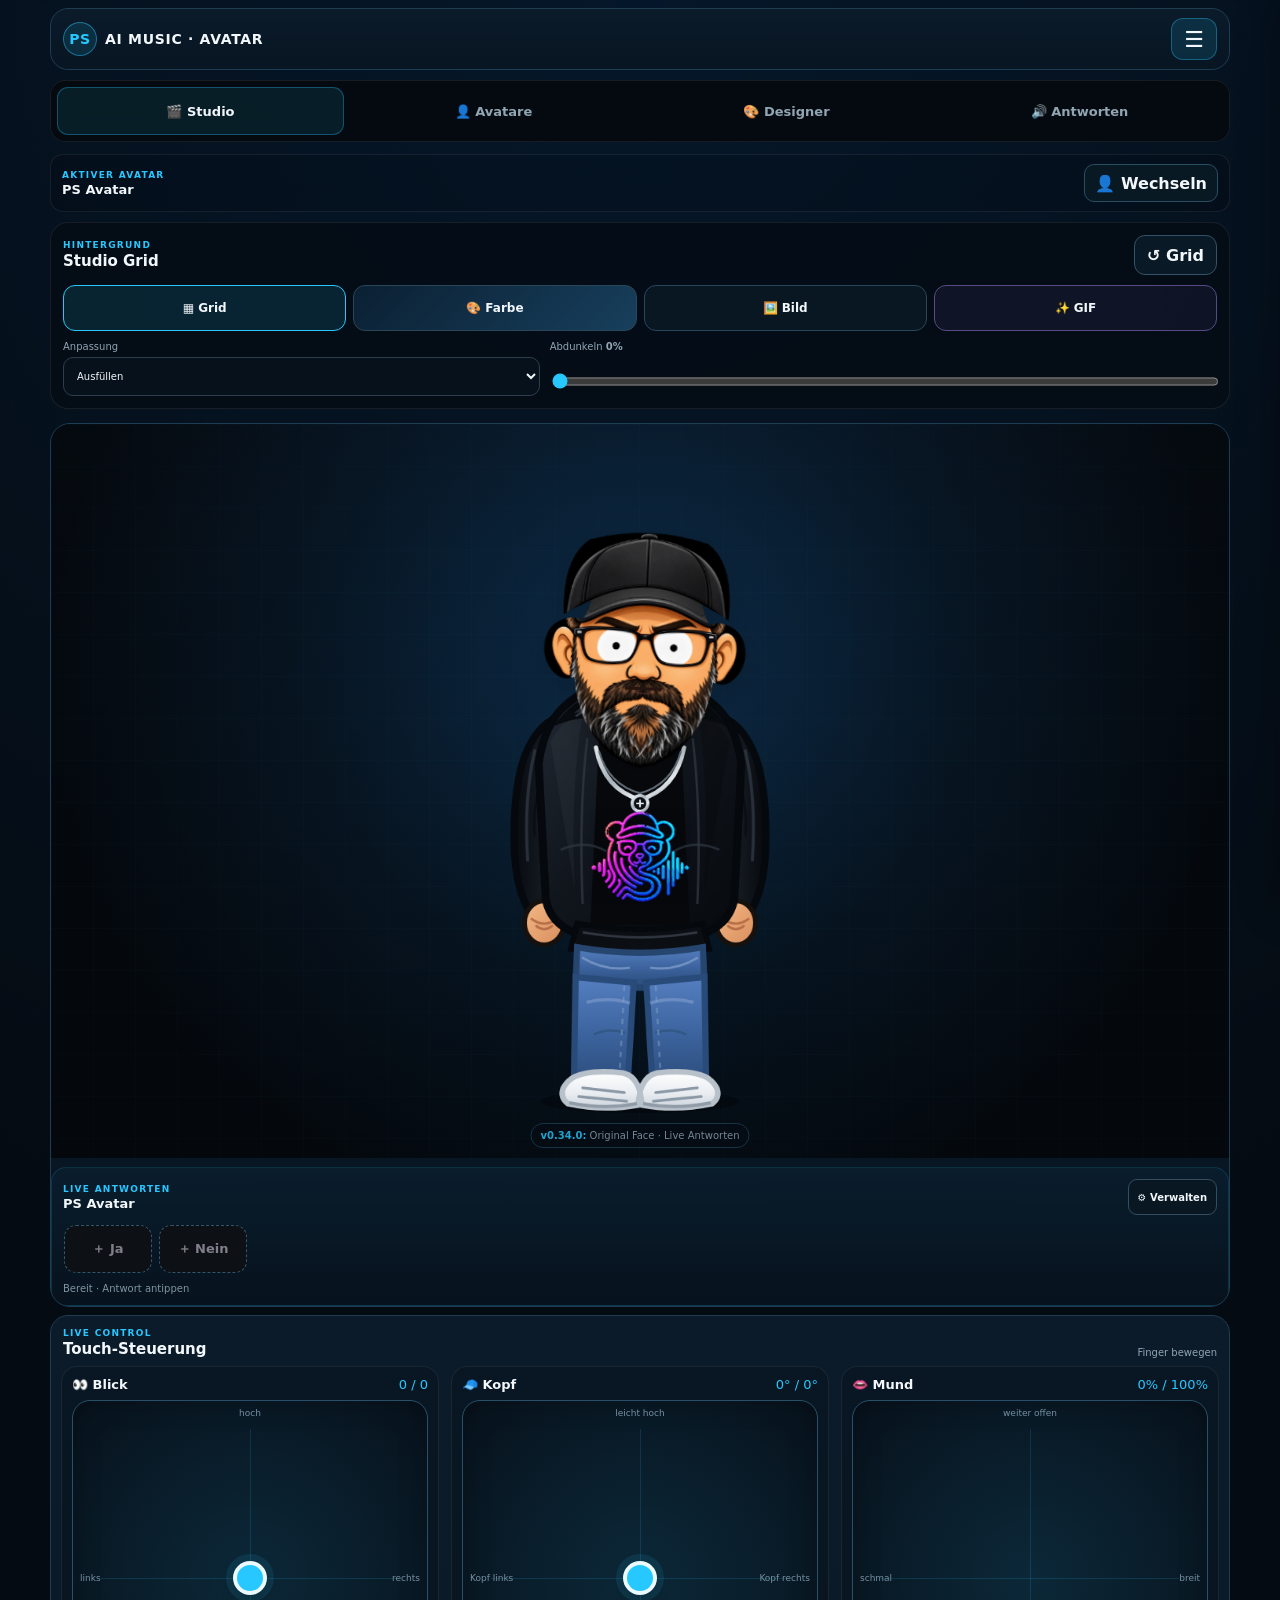
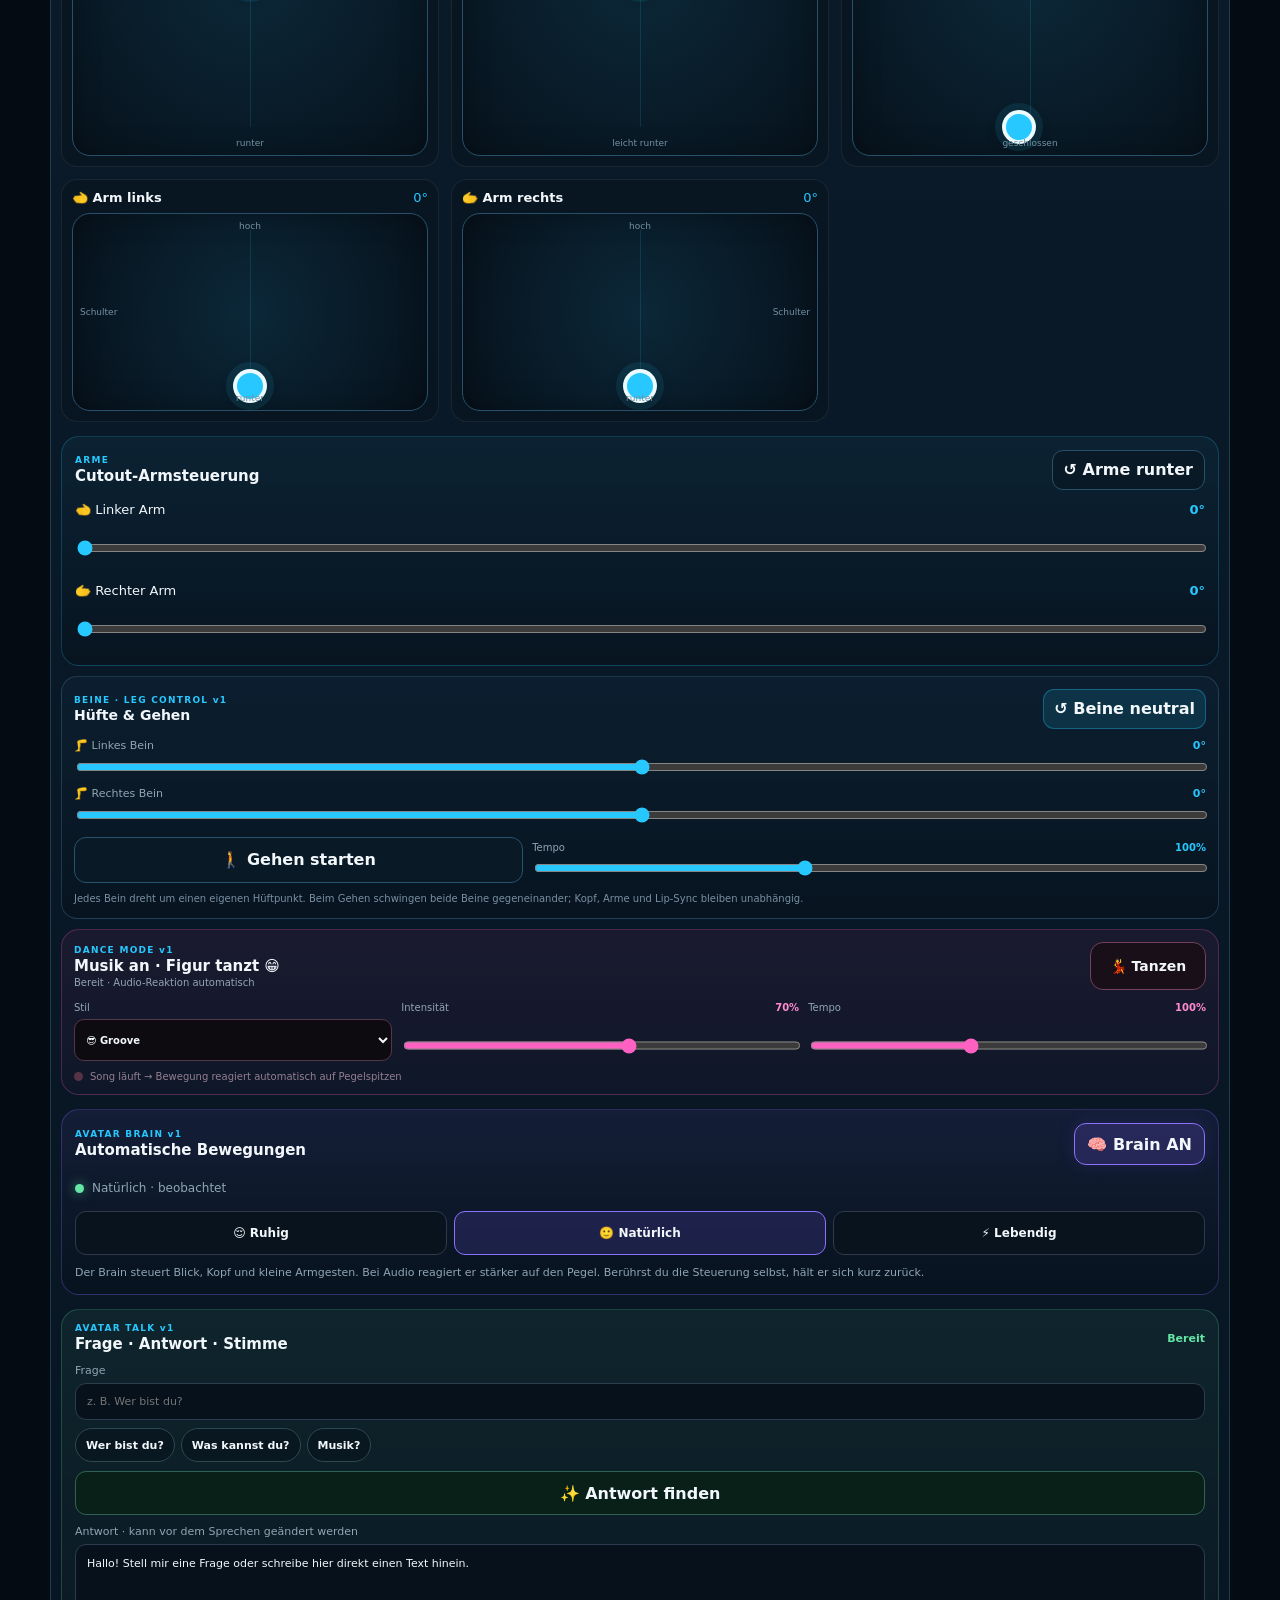
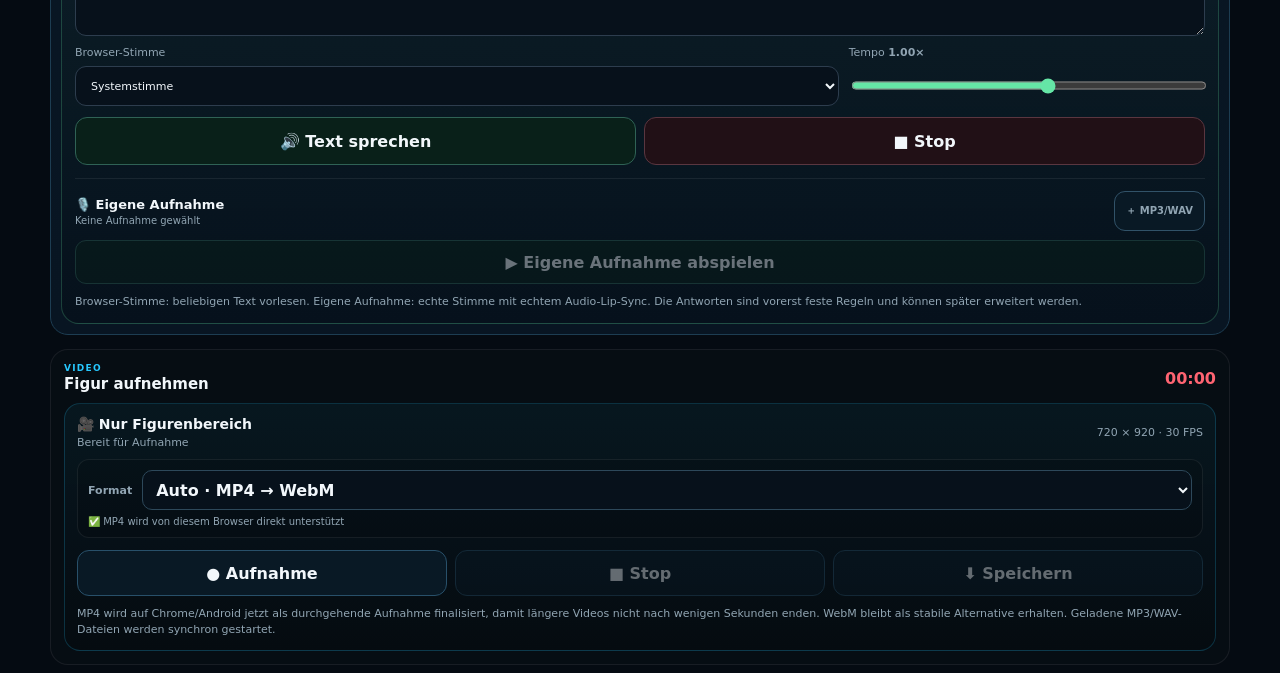
==== index.html @ fb67305e "v0.34.0: restore exact reference head image" ====
<!doctype html>
<html lang="de">
<head>
  <meta charset="utf-8">
  <meta name="viewport" content="width=device-width, initial-scale=1, viewport-fit=cover">
  <meta name="theme-color" content="#050b12">
  <title>PS AI MUSIC – Avatar Development</title>
  <style>
:root {
  color-scheme: dark;
  --bg: #050b12;
  --panel: #081522;
  --panel-2: #0b1b2a;
  --border: #1d3d52;
  --text: #f2f7fb;
  --muted: #91a5b3;
  --accent: #27c8ff;
  --accent-soft: rgba(39, 200, 255, 0.12);
  --ok: #5ee7a4;
}

* {
  box-sizing: border-box;
}

html, body {
  margin: 0;
  min-height: 100%;
  background:
    radial-gradient(circle at 50% 0%, rgba(0, 130, 255, 0.10), transparent 34%),
    var(--bg);
  color: var(--text);
  font-family: system-ui, -apple-system, BlinkMacSystemFont, "Segoe UI", sans-serif;
}

body {
  padding: 12px;
}

button, input, select {
  font: inherit;
}

.app-shell {
  width: min(1050px, 100%);
  margin: 0 auto;
}

.topbar,
.stage-card,
.panel {
  border: 1px solid var(--border);
  background: linear-gradient(180deg, var(--panel-2), var(--panel));
  border-radius: 18px;
}

.topbar {
  padding: 15px 17px;
  display: flex;
  align-items: center;
  justify-content: space-between;
  gap: 14px;
  margin-bottom: 12px;
}

.eyebrow {
  margin: 0 0 4px;
  color: var(--accent);
  font-size: 12px;
  font-weight: 800;
  letter-spacing: 0.14em;
}

h1, h2, h3, p {
  margin-top: 0;
}

h1 {
  margin-bottom: 0;
  font-size: clamp(22px, 5vw, 34px);
}

h2 {
  font-size: 16px;
  margin-bottom: 6px;
}

.version-badge {
  background: var(--accent-soft);
  border: 1px solid rgba(39, 200, 255, 0.35);
  color: var(--accent);
  font-weight: 800;
  padding: 7px 11px;
  border-radius: 999px;
}

.stage-card {
  overflow: hidden;
}

.stage-header {
  padding: 14px 16px;
  border-bottom: 1px solid var(--border);
  display: flex;
  align-items: center;
  justify-content: space-between;
  gap: 12px;
  flex-wrap: wrap;
}

.stage-header p {
  margin-bottom: 0;
  color: var(--muted);
  font-size: 13px;
}

.engine-status {
  display: flex;
  align-items: center;
  gap: 8px;
  color: var(--muted);
  font-size: 13px;
}

.status-dot {
  width: 10px;
  height: 10px;
  border-radius: 50%;
  background: #6d7880;
  box-shadow: 0 0 0 5px rgba(109, 120, 128, 0.10);
}

.status-dot.running {
  background: var(--ok);
  box-shadow: 0 0 0 5px rgba(94, 231, 164, 0.10), 0 0 16px rgba(94, 231, 164, 0.38);
}

.avatar-stage {
  min-height: 430px;
  display: grid;
  place-items: center;
  position: relative;
  overflow: hidden;
  background:
    linear-gradient(rgba(0, 0, 0, 0.03), rgba(0, 0, 0, 0.28)),
    radial-gradient(circle at 50% 35%, #0d3152 0%, #081827 42%, #050a10 78%);
}

.empty-stage {
  text-align: center;
  color: var(--muted);
  padding: 28px;
}

.empty-stage h3 {
  color: var(--text);
  margin-bottom: 6px;
}

.stage-mark {
  width: 84px;
  height: 84px;
  margin: 0 auto 16px;
  display: grid;
  place-items: center;
  border-radius: 50%;
  border: 2px solid var(--accent);
  color: var(--accent);
  font-size: 28px;
  font-weight: 900;
  box-shadow: 0 0 28px rgba(39, 200, 255, 0.18);
}

.dashboard {
  display: grid;
  grid-template-columns: 1fr 1fr;
  gap: 12px;
  margin-top: 12px;
}

.panel {
  padding: 15px;
}

.stat-grid {
  display: grid;
  grid-template-columns: repeat(2, minmax(0, 1fr));
  gap: 9px;
}

.stat-grid > div {
  border: 1px solid rgba(255, 255, 255, 0.05);
  background: rgba(0, 0, 0, 0.16);
  border-radius: 12px;
  padding: 11px;
}

.stat-label {
  display: block;
  color: var(--muted);
  font-size: 11px;
  margin-bottom: 4px;
}

.stat-grid strong {
  color: var(--accent);
  font-size: 16px;
}

.progress-list {
  display: grid;
  gap: 6px;
}

.progress-row {
  display: flex;
  justify-content: space-between;
  gap: 10px;
  border-bottom: 1px solid rgba(255, 255, 255, 0.05);
  padding: 7px 2px;
  color: var(--muted);
  font-size: 13px;
}

.progress-row.done {
  color: var(--text);
}

.progress-row.done strong {
  color: var(--ok);
}

footer {
  padding: 13px 3px 4px;
  color: var(--muted);
  font-size: 12px;
  text-align: center;
}

@media (max-width: 700px) {
  body {
    padding: 7px;
  }

  .topbar,
  .stage-card,
  .panel {
    border-radius: 14px;
  }

  .avatar-stage {
    min-height: 360px;
  }

  .dashboard {
    grid-template-columns: 1fr;
  }
}


/* Schritt 2: Kopf-Modul */
.stage-grid {
  position: absolute;
  inset: 0;
  opacity: .16;
  background-image:
    linear-gradient(rgba(39,200,255,.12) 1px, transparent 1px),
    linear-gradient(90deg, rgba(39,200,255,.12) 1px, transparent 1px);
  background-size: 42px 42px;
}

.avatar-head-module {
  position: relative;
  z-index: 2;
  width: min(310px, 72vw);
  transform-origin: 50% 82%;
  will-change: transform;
  filter: drop-shadow(0 14px 22px rgba(0,0,0,.38));
}

.avatar-head-module svg {
  display: block;
  width: 100%;
  height: auto;
}

.stage-caption {
  position: absolute;
  z-index: 3;
  bottom: 16px;
  left: 50%;
  transform: translateX(-50%);
  background: rgba(5, 13, 21, .84);
  border: 1px solid var(--border);
  border-radius: 999px;
  padding: 8px 12px;
  color: var(--muted);
  font-size: 12px;
  white-space: nowrap;
}

.stage-caption strong {
  color: var(--accent);
}

.head-controls {
  grid-column: 1 / -1;
}

.head-controls label {
  display: grid;
  grid-template-columns: 120px 1fr 58px;
  gap: 10px;
  align-items: center;
  margin: 10px 0;
  font-size: 13px;
}

.head-controls input[type="range"] {
  width: 100%;
  accent-color: var(--accent);
}

.head-controls label strong {
  color: var(--accent);
  text-align: right;
  font-variant-numeric: tabular-nums;
}

#headReset {
  min-height: 44px;
  border: 1px solid rgba(39, 200, 255, .35);
  background: var(--accent-soft);
  color: var(--text);
  border-radius: 11px;
  padding: 8px 12px;
  font-weight: 700;
}

@media (max-width: 520px) {
  .head-controls label {
    grid-template-columns: 94px 1fr 50px;
    gap: 7px;
  }
}


/* Schritt 3: Augen & Pupillen */
.eye-controls {
  grid-column: 1 / -1;
}

.eye-actions {
  display: flex;
  align-items: center;
  gap: 12px;
  flex-wrap: wrap;
  margin-top: 12px;
}

#blinkNow {
  min-height: 44px;
  border: 1px solid rgba(39, 200, 255, .35);
  background: var(--accent-soft);
  color: var(--text);
  border-radius: 11px;
  padding: 8px 12px;
  font-weight: 700;
}

.auto-blink {
  display: flex !important;
  grid-template-columns: auto 1fr !important;
  align-items: center;
  gap: 8px !important;
  margin: 0 !important;
  color: var(--muted);
}

.auto-blink input {
  width: 22px;
  height: 22px;
  accent-color: var(--accent);
}

#eyesModule {
  pointer-events: none;
}


/* Schritt 5: große Touch-Steuerung */
.touch-panel{grid-column:1/-1}
.touch-title{display:flex;align-items:center;justify-content:space-between;gap:12px;flex-wrap:wrap}
.touch-title p{margin:3px 0 0;color:var(--muted);font-size:12px}
#touchReset{border:1px solid rgba(39,200,255,.35);background:var(--accent-soft);color:var(--text);border-radius:12px;min-height:44px;padding:8px 13px;font-weight:800}
.touch-grid{display:grid;grid-template-columns:repeat(3,minmax(0,1fr));gap:12px;margin-top:14px}
.touch-card{border:1px solid rgba(255,255,255,.07);background:rgba(0,0,0,.15);border-radius:16px;padding:10px}
.touch-card-head{display:flex;justify-content:space-between;gap:8px;align-items:center;margin-bottom:8px;font-size:13px}
.touch-card-head span{color:var(--accent);font-variant-numeric:tabular-nums}
.touch-pad{position:relative;aspect-ratio:1/1;border-radius:18px;overflow:hidden;touch-action:none;user-select:none;background:radial-gradient(circle at 50% 50%,rgba(39,200,255,.10),rgba(0,0,0,.20));border:1px solid #28506a;box-shadow:inset 0 0 28px rgba(0,0,0,.25)}
.touch-pad:active{border-color:var(--accent);box-shadow:inset 0 0 35px rgba(39,200,255,.10),0 0 18px rgba(39,200,255,.12)}
.axis-x,.axis-y{position:absolute;background:rgba(39,200,255,.15);pointer-events:none}
.axis-x{left:8%;right:8%;height:1px;top:50%}
.axis-y{top:8%;bottom:8%;width:1px;left:50%}
.touch-knob{position:absolute;width:34px;height:34px;border-radius:50%;left:50%;top:50%;transform:translate(-50%,-50%);background:var(--accent);border:4px solid rgba(255,255,255,.9);box-shadow:0 0 0 7px rgba(39,200,255,.10),0 4px 14px rgba(0,0,0,.35);pointer-events:none}
.hint{position:absolute;color:#7590a2;font-size:9px;pointer-events:none}
.hint.top{top:7px;left:50%;transform:translateX(-50%)}
.hint.bottom{bottom:7px;left:50%;transform:translateX(-50%)}
.hint.left{left:7px;top:50%;transform:translateY(-50%)}
.hint.right{right:7px;top:50%;transform:translateY(-50%)}
.big-actions,.expression-actions{display:grid;grid-template-columns:repeat(3,1fr);gap:9px;margin-top:12px}
.big-actions button,.expression-actions button{min-height:54px;border-radius:13px;border:1px solid #254a63;background:#091925;color:var(--text);font-weight:800}
.big-actions button:active,.expression-actions button:active,.expression-actions button.active{border-color:var(--accent);background:var(--accent-soft)}
.toggle-row{display:flex;gap:14px;flex-wrap:wrap;margin-top:13px}
.toggle-row label{display:flex;align-items:center;gap:8px;background:rgba(0,0,0,.14);border:1px solid rgba(255,255,255,.06);border-radius:12px;padding:10px 12px;font-size:12px;color:var(--muted)}
.toggle-row input{width:23px;height:23px;accent-color:var(--accent)}
@media(max-width:760px){.touch-grid{grid-template-columns:1fr}.touch-pad{aspect-ratio:1.35/1}.touch-card{padding:11px}.avatar-stage{min-height:420px}.avatar-head-module{width:min(360px,84vw)}}


/* Schritt 6: lokales Audio-Lip-Sync */
.audio-lipsync{margin-top:14px;border:1px solid rgba(39,200,255,.20);background:linear-gradient(180deg,rgba(39,200,255,.055),rgba(0,0,0,.12));border-radius:16px;padding:12px}
.audio-head{display:flex;align-items:center;justify-content:space-between;gap:10px;flex-wrap:wrap}
.audio-head>div{display:grid;gap:3px}
.audio-head strong{font-size:14px}
.audio-head span{color:var(--muted);font-size:11px}
.audio-file-button{display:inline-flex!important;grid-template-columns:none!important;align-items:center!important;margin:0!important;border:1px solid rgba(39,200,255,.35)!important;background:var(--accent-soft)!important;color:var(--text)!important;border-radius:12px!important;padding:0!important;overflow:hidden;cursor:pointer}
.audio-file-button input{position:absolute;opacity:0;pointer-events:none;width:1px;height:1px}
.audio-file-button span{display:block;color:var(--text);font-size:12px;font-weight:850;padding:12px 14px}
.audio-actions{display:grid;grid-template-columns:repeat(3,1fr);gap:9px;margin-top:12px}
.audio-actions button{min-height:52px;border-radius:13px;border:1px solid #254a63;background:#091925;color:var(--text);font-weight:800}
.audio-actions button.active{border-color:var(--accent);background:var(--accent-soft)}
.audio-actions button:disabled{opacity:.38}
.audio-meter{height:16px;border-radius:999px;background:#03101a;border:1px solid #21445a;overflow:hidden;margin-top:11px}
#audioMeterFill{height:100%;width:0%;background:linear-gradient(90deg,#1f9ed4,#37ddff);transition:width 45ms linear}
.audio-mode{display:flex;align-items:center;justify-content:space-between;gap:10px;margin-top:11px;flex-wrap:wrap;color:var(--muted);font-size:11px}
.audio-mode>div{display:grid;grid-template-columns:repeat(3,1fr);gap:6px;flex:1;max-width:360px}
.audio-mode button{min-height:40px;border-radius:10px;border:1px solid #254a63;background:#091925;color:var(--text);font-size:11px;font-weight:750}
.audio-mode button.active{border-color:var(--accent);background:var(--accent-soft)}
.audio-note{margin:10px 0 0;color:#7890a1;font-size:10px;line-height:1.45}
@media(max-width:520px){.audio-actions{grid-template-columns:1fr 1fr}.audio-actions #audioLipSyncToggle{grid-column:1/-1}.audio-file-button{width:100%;justify-content:center}.audio-head{align-items:stretch}.audio-mode{align-items:stretch;flex-direction:column}.audio-mode>div{max-width:none}}


/* Schritt 7: Fokusmodus + Menü */
body{padding:8px;overflow-x:hidden}
.app-shell{width:min(1180px,100%)}
.compact-topbar{min-height:58px;padding:9px 12px;margin-bottom:8px}
.compact-brand{display:flex;align-items:center;gap:8px;font-weight:900;letter-spacing:.05em;font-size:14px}
.brand-ps{display:grid;place-items:center;width:34px;height:34px;border-radius:50%;border:1px solid rgba(39,200,255,.45);background:var(--accent-soft);color:var(--accent)}
.menu-button,.menu-close{border:1px solid rgba(39,200,255,.35);background:var(--accent-soft);color:var(--text);border-radius:12px;font-weight:900;cursor:pointer}
.menu-button{width:46px;height:42px;font-size:22px}
.menu-close{width:42px;height:42px;font-size:17px}

.stage-card{border-radius:20px}
.avatar-stage{min-height:clamp(500px,68vh,820px)}
.avatar-head-module{width:min(560px,94vw)}
.stage-caption{bottom:10px;font-size:10px;padding:6px 9px;opacity:.8}

.touch-workspace{margin-top:8px;border:1px solid var(--border);background:linear-gradient(180deg,var(--panel-2),var(--panel));border-radius:18px;padding:10px}
.touch-workspace-head{display:flex;align-items:end;justify-content:space-between;gap:10px;padding:2px 2px 8px}
.touch-workspace-head>div{display:grid;gap:2px}
.touch-workspace-head strong{font-size:15px}
.mini-label{font-size:9px;letter-spacing:.14em;color:var(--accent);font-weight:900}
.touch-help{font-size:10px;color:var(--muted)}
.touch-workspace .touch-grid{margin-top:0}

.menu-backdrop{position:fixed;inset:0;background:rgba(0,0,0,.62);backdrop-filter:blur(4px);z-index:80}
.menu-backdrop[hidden]{display:none}
.control-menu{position:fixed;z-index:90;top:0;right:0;width:min(430px,92vw);height:100dvh;background:#06111c;border-left:1px solid #24506a;box-shadow:-18px 0 45px rgba(0,0,0,.45);transform:translateX(105%);transition:transform .24s ease;display:flex;flex-direction:column}
.control-menu.open{transform:translateX(0)}
.menu-header{display:flex;align-items:center;justify-content:space-between;gap:12px;padding:14px;border-bottom:1px solid var(--border);background:#071522}
.menu-header h2{margin:2px 0 0;font-size:20px}
.menu-scroll{overflow:auto;padding:12px 12px 28px}
.menu-section{border:1px solid rgba(255,255,255,.07);background:linear-gradient(180deg,#081827,#06131f);border-radius:16px;padding:11px;margin-bottom:10px}
.menu-section-title{font-size:10px;letter-spacing:.12em;text-transform:uppercase;color:var(--accent);font-weight:900;margin-bottom:9px}
.menu-inner-panel{padding:0}
.menu-inner-panel h2{font-size:14px}
.menu-wide-button{width:100%;min-height:48px;border-radius:12px;border:1px solid rgba(39,200,255,.32);background:var(--accent-soft);color:var(--text);font-weight:850;margin-bottom:9px}
.menu-section .big-actions,.menu-section .expression-actions{margin-top:9px}
.menu-section .toggle-row{margin-top:9px}
.menu-section .audio-lipsync{margin-top:0;border:0;background:transparent;padding:0}
.menu-version{text-align:center;color:var(--muted);font-size:10px;padding:8px}
body.menu-open{overflow:hidden}

@media(max-width:760px){
  .avatar-stage{min-height:58vh}
  .avatar-head-module{width:min(500px,98vw)}
  .touch-workspace{padding:8px}
  .touch-workspace .touch-grid{display:flex;overflow-x:auto;gap:9px;scroll-snap-type:x mandatory;padding-bottom:3px}
  .touch-workspace .touch-card{min-width:72vw;scroll-snap-align:center}
  .touch-workspace .touch-pad{aspect-ratio:1.45/1}
}
@media(min-width:761px){
  .touch-workspace .touch-grid{grid-template-columns:repeat(3,minmax(0,1fr))}
}


/* Schritt 8: natürliche Kopfbewegung */
.avatar-head-module{
  width:min(610px,96vw);
  transform:none;
  filter:drop-shadow(0 18px 30px rgba(0,0,0,.38));
}
.avatar-head-module svg{
  overflow:visible;
}
#headMotionGroup{
  transform-box:view-box;
  transform-origin:50% 61%;
  will-change:transform;
}
.avatar-stage{
  min-height:clamp(540px,72vh,860px);
}
@media(max-width:760px){
  .avatar-head-module{width:min(570px,100vw)}
  .avatar-stage{min-height:62vh}
}


/* Schritt 9: Kopf und Torso als getrennte Cutout-Teile */
.avatar-stage{
  display:flex;
  align-items:center;
  justify-content:center;
  min-height:clamp(600px,74vh,920px);
  padding:18px 8px 46px;
}

.avatar-figure{
  position:relative;
  width:min(640px,96vw);
  height:min(720px,68vh);
  min-height:560px;
  z-index:2;
}

.avatar-torso{
  position:absolute;
  left:50%;
  bottom:20px;
  transform:translateX(-50%);
  width:330px;
  height:335px;
  z-index:1;
}

.torso-body{
  position:absolute;
  left:50%;
  bottom:0;
  transform:translateX(-50%);
  width:330px;
  height:285px;
  border:7px solid #070a0e;
  border-radius:118px 118px 52px 52px;
  background:linear-gradient(180deg,#171b21 0%,#0a0d11 66%,#07090c 100%);
  overflow:hidden;
  box-shadow:inset 0 0 0 2px rgba(255,255,255,.025),0 18px 28px rgba(0,0,0,.25);
}

.torso-shirt{
  position:absolute;
  left:50%;
  top:52px;
  transform:translateX(-50%);
  width:136px;
  height:250px;
  border-radius:36px 36px 0 0;
  background:#070910;
  border-left:4px solid #10151b;
  border-right:4px solid #10151b;
}

.torso-neck{
  position:absolute;
  left:50%;
  top:16px;
  transform:translateX(-50%);
  width:72px;
  height:74px;
  border-radius:25px 25px 31px 31px;
  background:#efad73;
  border:5px solid #130f0c;
  z-index:3;
}

.torso-hood{
  position:absolute;
  top:45px;
  width:120px;
  height:112px;
  border:8px solid #070a0e;
  background:#11161c;
  z-index:4;
}
.torso-hood-left{
  left:18px;
  border-radius:90px 34px 70px 32px;
  transform:rotate(-17deg);
}
.torso-hood-right{
  right:18px;
  border-radius:34px 90px 32px 70px;
  transform:rotate(17deg);
}

.torso-chain{
  position:absolute;
  left:50%;
  top:38px;
  width:126px;
  height:104px;
  transform:translateX(-50%);
  border:7px double #aeb7c1;
  border-top:0;
  border-radius:0 0 70px 70px;
  opacity:.78;
}

.torso-seam{
  position:absolute;
  top:72px;
  bottom:12px;
  width:3px;
  background:rgba(255,255,255,.035);
}
.torso-seam-left{left:70px;transform:rotate(5deg)}
.torso-seam-right{right:70px;transform:rotate(-5deg)}

.avatar-head-module{
  position:absolute!important;
  left:50%!important;
  bottom:235px!important;
  width:min(455px,76vw)!important;
  z-index:5!important;
  transform-origin:50% 88%!important;
  filter:drop-shadow(0 13px 22px rgba(0,0,0,.30))!important;
}

.avatar-head-module svg{
  width:100%;
  height:auto;
  display:block;
  overflow:visible;
}

#headMotionGroup{
  transform:none;
  transform-origin:50% 80%;
}

@media(max-width:760px){
  .avatar-stage{
    min-height:66vh;
    padding-bottom:36px;
  }
  .avatar-figure{
    width:100%;
    height:58vh;
    min-height:500px;
  }
  .avatar-torso{
    width:270px;
    height:282px;
    bottom:12px;
  }
  .torso-body{
    width:270px;
    height:240px;
  }
  .torso-shirt{width:112px;height:215px}
  .torso-neck{top:8px;width:62px;height:64px}
  .torso-hood{width:100px;height:94px;top:37px}
  .avatar-head-module{
    bottom:192px!important;
    width:min(390px,78vw)!important;
  }
}


/* Schritt 10: flache Cutout-Mechanik – ohne Hals, Kreis oder Bildkarte */
.avatar-stage{
  display:flex;
  align-items:center;
  justify-content:center;
  min-height:clamp(600px,74vh,900px);
  padding:14px 8px 42px;
}

.avatar-figure{
  position:relative;
  width:min(620px,96vw);
  height:min(690px,68vh);
  min-height:545px;
  z-index:2;
}

.avatar-torso{
  position:absolute;
  left:50%;
  bottom:12px;
  transform:translateX(-50%);
  width:360px;
  height:245px;
  z-index:1;
}

.avatar-torso svg{
  display:block;
  width:100%;
  height:100%;
  overflow:visible;
}

.avatar-head-module{
  position:absolute!important;
  left:50%!important;
  bottom:176px!important;
  width:min(445px,76vw)!important;
  z-index:5!important;
  transform-origin:50% 88%!important;
  filter:drop-shadow(0 13px 21px rgba(0,0,0,.24))!important;
}

.avatar-head-module svg{
  width:100%;
  height:auto;
  display:block;
  overflow:visible;
}

#headMotionGroup{
  transform:none;
  transform-origin:210px 326px;
}

@media(max-width:760px){
  .avatar-stage{min-height:64vh;padding-bottom:32px}
  .avatar-figure{height:57vh;min-height:500px}
  .avatar-torso{width:300px;height:205px;bottom:8px}
  .avatar-head-module{bottom:145px!important;width:min(390px,78vw)!important}
}


/* Schritt 11: vollständiger statischer Grundkörper */
.avatar-stage{
  min-height:clamp(700px,80vh,980px);
  padding:12px 8px 38px;
}

.avatar-figure{
  position:relative;
  width:min(640px,96vw);
  height:min(820px,76vh);
  min-height:650px;
}

.avatar-body{
  position:absolute;
  left:50%;
  bottom:8px;
  transform:translateX(-50%);
  width:min(360px,60vw);
  z-index:1;
}

.avatar-body svg{
  display:block;
  width:100%;
  height:auto;
  overflow:visible;
}

.avatar-head-module{
  position:absolute!important;
  left:50%!important;
  bottom:405px!important;
  width:min(430px,72vw)!important;
  z-index:5!important;
  transform-origin:50% 88%!important;
}

@media(max-width:760px){
  .avatar-stage{
    min-height:72vh;
    padding-bottom:30px;
  }
  .avatar-figure{
    height:66vh;
    min-height:610px;
  }
  .avatar-body{
    width:min(330px,65vw);
    bottom:4px;
  }
  .avatar-head-module{
    width:min(380px,76vw)!important;
    bottom:360px!important;
  }
}


/* Schritt 12: Kopf exakt am Körper verankert */
.avatar-figure{
  position:relative;
  width:min(640px,96vw);
  height:min(820px,76vh);
  min-height:650px;
  margin:0 auto;
}

.avatar-body{
  position:absolute;
  left:50%;
  bottom:8px;
  transform:translateX(-50%);
  width:min(360px,60vw);
  z-index:1;
}

.head-anchor{
  position:absolute;
  left:50%;
  bottom:392px;
  width:0;
  height:0;
  z-index:5;
}

.avatar-head-module{
  position:absolute!important;
  left:0!important;
  bottom:0!important;
  width:min(300px,56vw)!important;
  transform:translateX(-50%);
  transform-origin:50% 88%!important;
  filter:drop-shadow(0 10px 16px rgba(0,0,0,.20))!important;
}

.avatar-head-module svg{
  display:block;
  width:100%;
  height:auto;
  overflow:visible;
}

@media(max-width:760px){
  .avatar-body{
    width:min(330px,65vw);
    bottom:4px;
  }

  .head-anchor{
    bottom:352px;
  }

  .avatar-head-module{
    width:min(275px,58vw)!important;
  }
}


/* v0.34.0: Touch-Fix – JS darf den Kopf transformieren */
.avatar-head-module{
  will-change:transform;
  transition:transform 70ms linear;
}


/* v0.34.0: Kopfneigung über festen Cutout-Anker */
.head-anchor{
  transform-origin:0 0;
  will-change:transform;
  transition:transform 55ms linear;
}
.avatar-head-module{
  transition:none;
}
#headPad{
  cursor:grab;
}
#headPad:active{
  cursor:grabbing;
}


/* Schritt 14: Aufnahme nur des Figurenbereichs */
.avatar-recorder{
  border:1px solid rgba(39,200,255,.20);
  background:linear-gradient(180deg,rgba(39,200,255,.055),rgba(0,0,0,.12));
  border-radius:16px;
  padding:12px;
}
.recorder-head{
  display:flex;
  align-items:center;
  justify-content:space-between;
  gap:12px;
}
.recorder-head>div{
  display:grid;
  gap:4px;
}
.recorder-head strong{
  font-size:14px;
}
.recorder-head span,
.record-note{
  color:var(--muted);
  font-size:11px;
}
.record-time{
  color:#ff6472!important;
  font-weight:900;
  font-variant-numeric:tabular-nums;
  min-width:48px;
  text-align:right;
}
.record-actions{
  display:grid;
  grid-template-columns:1fr 1fr 1fr;
  gap:8px;
  margin-top:12px;
}
.record-actions button{
  min-height:46px;
  border-radius:12px;
  border:1px solid #28506a;
  background:#091925;
  color:var(--text);
  font-weight:900;
}
.record-actions button:disabled{
  opacity:.4;
}
#recordStart.recording{
  border-color:#ff6472;
  background:rgba(255,70,90,.14);
  color:#ff9aa4;
}
.record-note{
  line-height:1.45;
  margin:10px 0 0;
}


/* v0.34.0: Aufnahme sichtbar unter den Touchfeldern */
.record-workspace{
  margin-top:14px;
  border:1px solid rgba(255,255,255,.07);
  background:rgba(8,14,20,.82);
  border-radius:18px;
  padding:13px;
}
.record-workspace-head{
  display:flex;
  align-items:center;
  justify-content:space-between;
  gap:12px;
  margin-bottom:10px;
}
.record-workspace-head>div{
  display:grid;
  gap:2px;
}
.record-workspace-head strong{
  font-size:15px;
}
.record-format{
  color:var(--muted);
  font-size:10px;
  white-space:nowrap;
}
.recorder-capture-canvas{
  position:fixed!important;
  left:-10000px!important;
  top:0!important;
  width:720px!important;
  height:920px!important;
  pointer-events:none!important;
  opacity:.001!important;
}
@media(max-width:760px){
  .record-actions{
    grid-template-columns:1fr 1fr 1fr;
  }
  .record-actions button{
    min-height:52px;
    padding:7px 5px;
    font-size:12px;
  }
}


/* v0.34.0: gleiche Figur auf Handy, Desktop und Aufnahme */
.avatar-body{
  width:min(330px,65vw)!important;
  bottom:4px!important;
}
.head-anchor{
  bottom:352px!important;
}
.avatar-head-module{
  width:min(275px,58vw)!important;
}


/* Schritt 15: zwei einfache Schulter-Arme */
.arm-touch-card .arm-pad{
  aspect-ratio:1.8/1;
  min-height:118px;
}
.arm-pad .touch-knob{
  top:88%;
}
#leftArmBase,#rightArmBase{
  will-change:transform;
}


/* v0.34.0: sichtbare Arm-Regler auf der Hauptseite */
.arm-main-controls{
  margin-top:14px;
  border:1px solid rgba(39,200,255,.22);
  background:linear-gradient(180deg,rgba(39,200,255,.055),rgba(0,0,0,.16));
  border-radius:18px;
  padding:13px;
}
.arm-main-head{
  display:flex;
  align-items:center;
  justify-content:space-between;
  gap:12px;
  margin-bottom:12px;
}
.arm-main-head>div{
  display:grid;
  gap:2px;
}
.arm-main-head strong{
  font-size:15px;
}
#armReset{
  border:1px solid #28506a;
  background:#091925;
  color:var(--text);
  border-radius:11px;
  min-height:40px;
  padding:7px 11px;
  font-weight:800;
}
.arm-slider-row{
  display:grid;
  gap:8px;
  margin-top:12px;
}
.arm-slider-row label{
  display:flex;
  align-items:center;
  justify-content:space-between;
  gap:10px;
  color:var(--text);
  font-size:13px;
}
.arm-slider-row label strong{
  color:var(--accent);
  font-variant-numeric:tabular-nums;
}
.arm-slider-row input[type="range"]{
  width:100%;
  min-height:42px;
  accent-color:var(--accent);
  touch-action:pan-x;
}


/* Schritt 16: Charakter-Auswahl */
.character-selector{
  margin:12px 0 14px;
  border:1px solid rgba(39,200,255,.18);
  background:linear-gradient(180deg,rgba(39,200,255,.045),rgba(0,0,0,.13));
  border-radius:18px;
  padding:12px;
}
.character-selector-head{
  display:flex;
  align-items:center;
  justify-content:space-between;
  gap:12px;
  margin-bottom:10px;
}
.character-selector-head>div{
  display:grid;
  gap:2px;
}
.character-selector-head strong{
  font-size:15px;
}
.character-selector-help{
  color:var(--muted);
  font-size:11px;
}
.character-buttons{
  display:grid;
  grid-template-columns:1fr 1fr;
  gap:9px;
}
.character-button{
  min-height:54px;
  display:flex;
  align-items:center;
  justify-content:center;
  gap:9px;
  border-radius:14px;
  border:1px solid #28506a;
  background:#091925;
  color:var(--text);
  font-weight:900;
}
.character-button.active{
  border-color:var(--accent);
  background:var(--accent-soft);
  box-shadow:0 0 18px rgba(39,200,255,.10);
}
.character-icon{
  font-size:23px;
}
@media(max-width:560px){
  .character-button{min-height:58px}
}


/* v0.34.0: vier Charaktere */
.character-buttons{
  grid-template-columns:repeat(4,minmax(0,1fr));
}
@media(max-width:560px){
  .character-buttons{
    grid-template-columns:repeat(2,minmax(0,1fr));
    gap:6px;
  }
  .character-button{
    flex-direction:column;
    gap:3px;
    padding:7px 3px;
    font-size:11px;
  }
  .character-icon{font-size:22px}
}


/* Schritt 18: Avatar Brain v1 */
.brain-panel{
  margin-top:14px;
  border:1px solid rgba(135,106,255,.28);
  background:linear-gradient(180deg,rgba(135,106,255,.085),rgba(0,0,0,.16));
  border-radius:18px;
  padding:13px;
}
.brain-head{
  display:flex;
  align-items:center;
  justify-content:space-between;
  gap:12px;
}
.brain-head>div{display:grid;gap:2px}
.brain-head strong{font-size:15px}
.brain-toggle{
  min-height:42px;
  border-radius:12px;
  border:1px solid #4e4776;
  background:#111125;
  color:var(--text);
  padding:8px 12px;
  font-weight:900;
}
.brain-toggle.active{
  border-color:#8c72ff;
  background:rgba(126,95,255,.18);
  box-shadow:0 0 18px rgba(126,95,255,.12);
}
.brain-status-row{
  display:flex;
  align-items:center;
  gap:8px;
  min-height:30px;
  margin-top:8px;
  color:var(--muted);
  font-size:12px;
}
.brain-dot{
  width:9px;
  height:9px;
  border-radius:50%;
  background:#59606a;
  box-shadow:none;
}
.brain-dot.active{
  background:#65e6a6;
  box-shadow:0 0 12px rgba(101,230,166,.55);
}
.brain-modes{
  display:grid;
  grid-template-columns:repeat(3,1fr);
  gap:7px;
  margin-top:8px;
}
.brain-modes button{
  min-height:44px;
  border-radius:11px;
  border:1px solid #30394a;
  background:#09131e;
  color:var(--text);
  font-weight:800;
  font-size:12px;
}
.brain-modes button.active{
  border-color:#8c72ff;
  background:rgba(126,95,255,.16);
}
.brain-note{
  margin:10px 0 0;
  color:var(--muted);
  font-size:11px;
  line-height:1.45;
}
@media(max-width:560px){
  .brain-modes button{font-size:11px;padding:6px 3px}
}


/* Schritt 19: Avatar Talk v1 */
.talk-panel{
  margin-top:14px;
  border:1px solid rgba(101,230,166,.22);
  background:linear-gradient(180deg,rgba(101,230,166,.065),rgba(0,0,0,.16));
  border-radius:18px;
  padding:13px;
}
.talk-head{
  display:flex;
  align-items:center;
  justify-content:space-between;
  gap:12px;
  margin-bottom:11px;
}
.talk-head>div{display:grid;gap:2px}
.talk-head strong{font-size:15px}
.talk-status{
  color:#65e6a6;
  font-size:11px;
  font-weight:800;
  text-align:right;
}
.talk-field{
  display:grid;
  gap:6px;
  margin-top:10px;
  color:var(--muted);
  font-size:11px;
}
.talk-field input[type="text"],
.talk-field textarea,
.talk-field select{
  width:100%;
  border:1px solid #2d3d4e;
  background:#07111b;
  color:var(--text);
  border-radius:11px;
  padding:11px;
  font:inherit;
  outline:none;
}
.talk-field textarea{
  resize:vertical;
  min-height:92px;
  line-height:1.45;
}
.talk-field input:focus,
.talk-field textarea:focus,
.talk-field select:focus{
  border-color:#65e6a6;
}
.talk-quick{
  display:flex;
  flex-wrap:wrap;
  gap:6px;
  margin-top:8px;
}
.talk-quick button{
  min-height:34px;
  border:1px solid #2d4850;
  border-radius:999px;
  background:#091820;
  color:var(--text);
  padding:6px 10px;
  font-size:11px;
  font-weight:800;
}
.talk-wide{
  width:100%;
  min-height:44px;
  margin-top:9px;
  border:1px solid #2f6255;
  background:#092019;
  color:var(--text);
  border-radius:11px;
  font-weight:900;
}
.talk-wide:disabled{opacity:.42}
.talk-voice-row{
  display:grid;
  grid-template-columns:minmax(0,1.5fr) minmax(130px,.7fr);
  gap:10px;
}
.talk-rate-field input[type="range"]{
  width:100%;
  min-height:37px;
  accent-color:#65e6a6;
}
.talk-actions{
  display:grid;
  grid-template-columns:1fr 1fr;
  gap:8px;
  margin-top:11px;
}
.talk-actions button{
  min-height:48px;
  border:1px solid #2f6255;
  background:#092019;
  color:var(--text);
  border-radius:12px;
  font-weight:900;
}
.talk-actions button:last-child{
  border-color:#5a3640;
  background:#211016;
}
.talk-own-audio{
  display:flex;
  align-items:center;
  justify-content:space-between;
  gap:10px;
  margin-top:13px;
  padding-top:12px;
  border-top:1px solid rgba(255,255,255,.07);
}
.talk-own-audio>div{
  display:grid;
  gap:3px;
}
.talk-own-audio strong{font-size:13px}
.talk-own-audio span{
  color:var(--muted);
  font-size:10px;
}
.talk-audio-file{
  position:relative;
  overflow:hidden;
  display:inline-flex;
  align-items:center;
  justify-content:center;
  min-height:40px;
  border:1px solid #315268;
  background:#091925;
  color:var(--text);
  border-radius:11px;
  padding:7px 11px;
  font-size:11px;
  font-weight:900;
}
.talk-audio-file input{
  position:absolute;
  inset:0;
  opacity:0;
}
.talk-note{
  margin:10px 0 0;
  color:var(--muted);
  font-size:11px;
  line-height:1.45;
}
@media(max-width:620px){
  .talk-voice-row{grid-template-columns:1fr}
}


/* Schritt 20: Background-System v1 */
.background-panel{
  margin:0 0 14px;
  border:1px solid rgba(255,255,255,.075);
  background:rgba(5,12,19,.72);
  border-radius:18px;
  padding:12px;
}
.background-head{
  display:flex;
  justify-content:space-between;
  align-items:center;
  gap:12px;
}
.background-head>div{display:grid;gap:2px}
.background-head strong{font-size:15px}
#backgroundReset{
  min-height:40px;
  border:1px solid #315268;
  border-radius:11px;
  background:#091925;
  color:var(--text);
  padding:7px 12px;
  font-weight:900;
}
.background-actions{
  display:grid;
  grid-template-columns:repeat(4,minmax(0,1fr));
  gap:7px;
  margin-top:10px;
}
.background-actions button,
.background-color-button,
.background-file-button{
  position:relative;
  min-height:46px;
  display:flex;
  align-items:center;
  justify-content:center;
  border:1px solid #2a4659;
  background:#081722;
  color:var(--text);
  border-radius:12px;
  font-size:12px;
  font-weight:900;
  overflow:hidden;
}
.background-actions button.active{
  border-color:var(--accent);
  background:var(--accent-soft);
}
.background-color-button input,
.background-file-button input{
  position:absolute;
  inset:0;
  width:100%;
  height:100%;
  opacity:0;
  cursor:pointer;
}
.background-color-button{
  background:linear-gradient(135deg,#0b2033,#173f5c);
}
.background-file-button.gif{
  border-color:#584b85;
  background:rgba(97,72,153,.13);
}
.background-options{
  display:grid;
  grid-template-columns:1fr 1.4fr;
  gap:10px;
  margin-top:10px;
}
.background-options label{
  display:grid;
  gap:5px;
  color:var(--muted);
  font-size:10px;
}
.background-options select{
  width:100%;
  min-height:39px;
  border:1px solid #2d3d4e;
  background:#07111b;
  color:var(--text);
  border-radius:10px;
  padding:7px 9px;
}
.background-options input[type="range"]{
  width:100%;
  accent-color:var(--accent);
}
.stage-background-color,
.stage-background-media,
.stage-background-shade{
  position:absolute;
  inset:0;
  width:100%;
  height:100%;
  pointer-events:none;
}
.stage-background-color{
  z-index:0;
  background:#0b2033;
  opacity:0;
}
.stage-background-media{
  z-index:0;
  display:none;
  object-fit:cover;
}
.stage-background-shade{
  z-index:1;
  background:#000;
  opacity:0;
}
.stage-grid{
  z-index:1;
  pointer-events:none;
}
.stage-grid.bg-hidden{
  opacity:0!important;
}
.avatar-figure{
  z-index:2;
}
@media(max-width:620px){
  .background-actions{grid-template-columns:repeat(4,minmax(0,1fr));gap:5px}
  .background-actions button,
  .background-color-button,
  .background-file-button{min-height:48px;font-size:11px;padding:4px}
  .background-options{grid-template-columns:1fr}
}


/* v0.34.0: Recorder-Format */
.record-format-choice{
  display:grid;
  grid-template-columns:auto minmax(150px,1fr);
  gap:6px 10px;
  align-items:center;
  margin:10px 0 0;
  padding:10px;
  border:1px solid rgba(255,255,255,.07);
  border-radius:12px;
  background:rgba(0,0,0,.14);
}
.record-format-choice label{
  color:var(--muted);
  font-size:11px;
  font-weight:800;
}
.record-format-choice select{
  min-height:40px;
  border:1px solid #2d485a;
  border-radius:10px;
  background:#07111b;
  color:var(--text);
  padding:7px 9px;
  font-weight:800;
}
#recordFormatSupport{
  grid-column:1/-1;
  color:var(--muted);
  font-size:10px;
}


/* v0.34.0: Avatar Designer */
.designer-panel{margin-top:10px;border:1px solid rgba(255,96,190,.22);background:linear-gradient(180deg,rgba(255,67,170,.045),rgba(0,0,0,.16));border-radius:18px;padding:12px}
.designer-head{display:flex;align-items:center;justify-content:space-between;gap:10px}.designer-head>div{display:grid;gap:2px}.designer-head strong{font-size:16px}
#designerNotice{font-size:10px;color:var(--muted)}
#designerReset{min-height:42px;border-radius:12px;border:1px solid #5a3853;background:#17101a;color:var(--text);padding:8px 12px;font-weight:900}
.designer-presets{display:grid;grid-template-columns:repeat(3,1fr);gap:7px;margin:11px 0}
.designer-presets button{min-height:44px;border-radius:11px;border:1px solid #493248;background:#120e16;color:var(--text);font-weight:850}
.designer-presets button.active{border-color:#ff62c3;background:rgba(255,70,175,.10)}
.designer-panel fieldset{border:0;padding:0;margin:0;min-width:0}.designer-panel fieldset:disabled{opacity:.42}
.designer-panel details{border-top:1px solid rgba(255,255,255,.06);padding:8px 0}.designer-panel details:last-of-type{border-bottom:1px solid rgba(255,255,255,.06)}
.designer-panel summary{cursor:pointer;font-size:12px;font-weight:900;color:#f4edf4;padding:4px 1px}
.designer-grid{display:grid;grid-template-columns:repeat(2,minmax(0,1fr));gap:9px 12px;padding:9px 2px 3px}
.designer-grid label{display:grid;gap:5px;font-size:10px;color:var(--muted)}.designer-grid label span{display:flex;justify-content:space-between;gap:8px}
.designer-grid strong{color:#ff8bd0;font-variant-numeric:tabular-nums}.designer-grid input[type="range"]{width:100%;accent-color:#ff61c3}
.designer-colors{display:grid;grid-template-columns:repeat(5,minmax(0,1fr));gap:7px;padding:10px 2px 3px}
.designer-colors label{min-height:58px;display:grid;place-items:center;gap:4px;padding:5px;border:1px solid rgba(255,255,255,.07);background:rgba(0,0,0,.14);border-radius:11px;color:var(--muted);font-size:9px}
.designer-colors input[type="color"]{width:100%;height:28px;border:0;padding:0;background:transparent}.designer-note{margin:9px 0 0;color:#8e8090;font-size:10px;line-height:1.45}
@media(max-width:620px){.designer-grid{grid-template-columns:1fr}.designer-colors{grid-template-columns:repeat(3,1fr)}}


/* v0.34.0: Leg Control */
.leg-main-controls{margin-top:10px;border:1px solid rgba(122,220,255,.18);background:linear-gradient(180deg,rgba(64,182,255,.045),rgba(0,0,0,.14));border-radius:16px;padding:12px}
.leg-main-head{display:flex;align-items:center;justify-content:space-between;gap:10px;margin-bottom:10px}.leg-main-head>div{display:grid;gap:2px}.leg-main-head strong{font-size:14px}
#legReset{min-height:40px;border:1px solid rgba(39,200,255,.32);background:var(--accent-soft);color:var(--text);border-radius:11px;padding:7px 10px;font-weight:850}
.leg-slider-row{display:grid;gap:5px;margin:10px 0}.leg-slider-row label{display:flex;justify-content:space-between;gap:10px;color:var(--muted);font-size:11px}.leg-slider-row label strong{color:var(--accent);font-variant-numeric:tabular-nums}.leg-slider-row input{width:100%;accent-color:var(--accent)}
.walk-row{display:grid;grid-template-columns:minmax(130px,.8fr) 1.2fr;gap:9px;align-items:center;margin-top:12px}
#walkToggle{min-height:46px;border-radius:12px;border:1px solid #28536d;background:#091925;color:var(--text);font-weight:900}
#walkToggle.active{border-color:var(--accent);background:var(--accent-soft)}
.walk-row label{display:grid;gap:5px;color:var(--muted);font-size:10px}.walk-row label span{display:flex;justify-content:space-between}.walk-row label strong{color:var(--accent)}.walk-row input{width:100%;accent-color:var(--accent)}
.leg-note{margin:9px 0 0;color:#7890a1;font-size:10px;line-height:1.45}
@media(max-width:520px){.walk-row{grid-template-columns:1fr}}


/* v0.34.0: Dance Mode */
.dance-panel{margin-top:10px;border:1px solid rgba(255,92,193,.24);background:linear-gradient(180deg,rgba(255,66,178,.07),rgba(57,23,69,.12));border-radius:18px;padding:12px}
.dance-head{display:flex;align-items:center;justify-content:space-between;gap:12px}.dance-head>div{display:grid;gap:2px}.dance-head strong{font-size:15px}#danceStatus{font-size:10px;color:var(--muted)}
#danceToggle{min-width:116px;min-height:48px;border-radius:13px;border:1px solid #75405f;background:#190f18;color:var(--text);font-weight:900;font-size:14px}
#danceToggle.active{border-color:#ff62c3;background:rgba(255,70,175,.16);box-shadow:0 0 20px rgba(255,70,175,.12)}
.dance-controls{display:grid;grid-template-columns:.8fr 1fr 1fr;gap:9px;margin-top:12px}.dance-controls label{display:grid;gap:6px;color:var(--muted);font-size:10px}
.dance-controls label span{display:flex;justify-content:space-between;gap:6px}.dance-controls strong{color:#ff8bd0}.dance-controls select{min-height:42px;border:1px solid #54364c;border-radius:10px;background:#0d0b10;color:var(--text);padding:7px;font-weight:800}
.dance-controls input{width:100%;accent-color:#ff61c3}.dance-beat-row{display:flex;align-items:center;gap:7px;margin-top:10px;color:#947f90;font-size:10px}
.dance-beat-dot{width:9px;height:9px;border-radius:50%;background:#553345;box-shadow:0 0 0 rgba(255,98,195,0);transition:transform 70ms linear}
.dance-beat-dot.hit{background:#ff62c3;transform:scale(1.6);box-shadow:0 0 14px rgba(255,98,195,.65)}
#avatarFigure{will-change:transform}
@media(max-width:620px){.dance-controls{grid-template-columns:1fr}.dance-head{align-items:flex-start;flex-direction:column}#danceToggle{width:100%}}


/* v0.34.0: App-Reiter + Avatar Catalog */
.app-tabs{
  position:sticky;top:0;z-index:40;
  display:grid;grid-template-columns:repeat(3,1fr);gap:6px;
  margin:10px 0 12px;padding:6px;
  border:1px solid rgba(255,255,255,.08);
  border-radius:15px;background:rgba(5,10,15,.94);
  backdrop-filter:blur(14px);
}
.app-tab{
  min-height:48px;border:1px solid transparent;border-radius:11px;
  background:transparent;color:var(--muted);font-weight:900;font-size:13px
}
.app-tab.active{background:rgba(39,200,255,.10);border-color:rgba(39,200,255,.32);color:var(--text)}
.app-tab-section[hidden]{display:none!important}

.studio-active-bar{
  display:flex;align-items:center;justify-content:space-between;gap:12px;
  padding:9px 11px;margin-bottom:10px;border:1px solid rgba(255,255,255,.07);
  border-radius:13px;background:rgba(0,0,0,.12)
}
.studio-active-bar>div{display:grid;gap:2px}.studio-active-bar strong{font-size:13px}
.studio-active-bar button,.designer-catalog-button{
  min-height:38px;border-radius:10px;border:1px solid #294e64;
  background:#091923;color:var(--text);padding:6px 10px;font-weight:850
}

.avatar-catalog{
  border:1px solid rgba(39,200,255,.16);
  background:linear-gradient(180deg,rgba(39,200,255,.035),rgba(0,0,0,.10));
  border-radius:20px;padding:14px;margin-bottom:14px
}
.catalog-hero{display:flex;align-items:flex-start;justify-content:space-between;gap:18px;margin-bottom:14px}
.catalog-hero h2{margin:2px 0 4px;font-size:22px}.catalog-hero p{margin:0;color:var(--muted);font-size:11px;line-height:1.45}
.catalog-count{min-width:72px;display:grid;place-items:center;padding:9px;border:1px solid rgba(255,255,255,.08);border-radius:14px;background:rgba(0,0,0,.18)}
.catalog-count strong{font-size:24px;color:var(--accent)}.catalog-count span{font-size:9px;color:var(--muted);text-transform:uppercase;letter-spacing:.08em}

.catalog-toolbar{display:flex;align-items:center;justify-content:space-between;gap:10px;margin-bottom:12px}
.catalog-toolbar>span{font-size:10px;color:var(--muted)}.catalog-toolbar>span strong{color:var(--text)}
.catalog-filters{display:flex;gap:5px;flex-wrap:wrap}.catalog-filters button{
  min-height:34px;border:1px solid rgba(255,255,255,.08);border-radius:999px;
  background:#0b1117;color:var(--muted);padding:5px 10px;font-size:10px;font-weight:850
}
.catalog-filters button.active{border-color:rgba(39,200,255,.38);background:var(--accent-soft);color:var(--text)}

.avatar-catalog-grid{display:grid;grid-template-columns:repeat(2,minmax(0,1fr));gap:11px}
.avatar-card{
  overflow:hidden;border:1px solid rgba(255,255,255,.075);border-radius:17px;
  background:linear-gradient(180deg,rgba(255,255,255,.025),rgba(0,0,0,.16));
  transition:border-color .16s ease,transform .16s ease,box-shadow .16s ease
}
.avatar-card.selected{border-color:rgba(39,200,255,.52);box-shadow:0 0 0 1px rgba(39,200,255,.09),0 12px 30px rgba(0,0,0,.16)}
.avatar-card[hidden]{display:none!important}
.avatar-card-visual{
  position:relative;min-height:128px;display:grid;place-items:center;overflow:hidden;
  border-bottom:1px solid rgba(255,255,255,.06)
}
.avatar-card-visual:before,.avatar-card-visual:after{content:"";position:absolute;border-radius:50%;filter:blur(1px)}
.avatar-card-visual:before{width:140px;height:140px;right:-36px;top:-55px;background:rgba(255,255,255,.035)}
.avatar-card-visual:after{width:100px;height:100px;left:-34px;bottom:-50px;background:rgba(255,255,255,.025)}
.avatar-card-visual.human{background:radial-gradient(circle at 50% 30%,#1b3750,#09121c 72%)}
.avatar-card-visual.bear{background:radial-gradient(circle at 50% 30%,#51321e,#140d09 72%)}
.avatar-card-visual.gull{background:radial-gradient(circle at 50% 30%,#234d71,#081525 72%)}
.avatar-card-visual.mask{background:radial-gradient(circle at 50% 30%,#3c141c,#10080b 72%)}
.avatar-card-icon{position:relative;z-index:2;font-size:68px;filter:drop-shadow(0 10px 16px rgba(0,0,0,.35))}
.avatar-card-type{position:absolute;z-index:2;top:9px;right:9px;padding:4px 7px;border-radius:999px;background:rgba(0,0,0,.48);color:#d9e4eb;font-size:8px;font-weight:900;letter-spacing:.1em}
.avatar-card-copy{padding:11px}.avatar-card-title{display:flex;align-items:center;justify-content:space-between;gap:8px}.avatar-card-title strong{font-size:15px}
.active-avatar-badge{display:none;padding:3px 6px;border-radius:999px;background:rgba(39,200,255,.12);color:var(--accent);font-size:8px;font-weight:900}
.avatar-card.selected .active-avatar-badge{display:inline-flex}
.avatar-card-copy p{min-height:31px;margin:6px 0 9px;color:var(--muted);font-size:10px;line-height:1.45}
.avatar-card-tags{display:flex;gap:5px;flex-wrap:wrap}.avatar-card-tags span{padding:3px 6px;border:1px solid rgba(255,255,255,.07);border-radius:999px;color:#879aa8;font-size:8px}
.avatar-card-actions{display:grid;grid-template-columns:1fr 1fr;gap:7px;padding:0 11px 11px}
.avatar-card-actions button{min-height:42px;border-radius:10px;font-weight:900;font-size:10px}
.catalog-use{border:1px solid #28536b;background:#0a1924;color:var(--text)}
.catalog-use.active{border-color:var(--accent);background:var(--accent-soft);color:#bff3ff}
.catalog-edit{border:1px solid #583b53;background:#160f16;color:#f2d8ea}

.catalog-future{display:flex;align-items:center;gap:11px;margin-top:12px;padding:12px;border:1px dashed rgba(255,255,255,.12);border-radius:14px;color:var(--muted)}
.catalog-future-icon{width:40px;height:40px;display:grid;place-items:center;border-radius:50%;background:rgba(255,255,255,.04);font-size:22px}
.catalog-future strong{display:block;color:var(--text);font-size:11px}.catalog-future p{margin:3px 0 0;font-size:9px;line-height:1.4}
.designer-head-actions{display:flex;gap:6px;align-items:center}

@media(max-width:620px){
  .app-tab span{display:inline}
  .avatar-catalog-grid{grid-template-columns:1fr}
  .catalog-toolbar{align-items:flex-start;flex-direction:column}
  .catalog-hero h2{font-size:19px}
  .designer-head{align-items:flex-start;flex-direction:column}
  .designer-head-actions{width:100%}.designer-head-actions button{flex:1}
}


/* v0.34.0: Antwort-MP3 Bibliothek */
.app-tabs{grid-template-columns:repeat(4,1fr)}
.answer-library{
  border:1px solid rgba(123,103,255,.22);
  background:linear-gradient(180deg,rgba(106,83,255,.05),rgba(0,0,0,.12));
  border-radius:20px;padding:14px;margin-bottom:14px
}
.answer-library-head{display:flex;align-items:flex-start;justify-content:space-between;gap:12px}
.answer-library-head h2{margin:2px 0 4px;font-size:21px}.answer-library-head p{margin:0;color:var(--muted);font-size:11px}
.answer-library-head button{min-height:40px;border:1px solid #38446a;border-radius:11px;background:#0c1323;color:var(--text);padding:7px 10px;font-weight:850}
.answer-info{display:flex;gap:9px;align-items:flex-start;margin:12px 0;padding:10px;border:1px solid rgba(255,255,255,.06);border-radius:12px;background:rgba(0,0,0,.12)}
.answer-info>span{font-size:18px}.answer-info p{margin:0;color:#8b91a5;font-size:10px;line-height:1.45}
.answer-slots{display:grid;grid-template-columns:repeat(2,minmax(0,1fr));gap:10px}
.answer-slot{border:1px solid rgba(255,255,255,.075);border-radius:15px;background:rgba(6,9,15,.66);padding:11px}
.answer-slot.loaded{border-color:rgba(69,218,151,.30)}
.answer-slot-head{display:flex;align-items:center;justify-content:space-between;gap:8px}
.answer-slot-head strong{font-size:15px}.answer-slot-status{font-size:9px;color:#817f8c}.answer-slot.loaded .answer-slot-status{color:#6ee2aa}
.answer-slot-file{margin:7px 0 10px;color:var(--muted);font-size:9px;white-space:nowrap;overflow:hidden;text-overflow:ellipsis}
.answer-slot-actions{display:grid;grid-template-columns:1fr 1fr auto;gap:6px}
.answer-slot-actions button,.answer-upload{
  min-height:40px;border-radius:10px;font-weight:850;font-size:10px
}
.answer-play{border:1px solid #28536c;background:#081a25;color:var(--text)}.answer-play:disabled{opacity:.38}
.answer-upload{display:grid;place-items:center;border:1px solid #57415a;background:#180f18;color:#f1d9eb;cursor:pointer}
.answer-upload input{display:none}.answer-delete{width:42px;border:1px solid #60313b!important;background:#1c0c10!important;color:#ff9caa!important}.answer-delete:disabled{opacity:.35}
.answer-playing{margin-top:12px;padding:10px;border-radius:12px;background:rgba(39,200,255,.055);border:1px solid rgba(39,200,255,.13);font-size:10px;color:var(--muted)}
.answer-add{display:flex;justify-content:space-between;align-items:center;gap:12px;margin-top:12px;padding:12px;border:1px dashed rgba(255,255,255,.12);border-radius:14px}
.answer-add>div:first-child{display:grid;gap:3px}.answer-add strong{font-size:11px}.answer-add span{font-size:9px;color:var(--muted)}
.answer-add-controls{display:flex;gap:6px}.answer-add-controls input{min-height:40px;min-width:160px;border:1px solid #303948;border-radius:10px;background:#080c12;color:var(--text);padding:8px}
.answer-add-controls button{min-height:40px;border:1px solid #3b586c;border-radius:10px;background:#0a1a24;color:var(--text);font-weight:850}
@media(max-width:620px){
  .app-tabs{grid-template-columns:repeat(4,1fr)}.app-tab{font-size:11px;padding:5px 2px}.app-tab span{display:none}
  .answer-slots{grid-template-columns:1fr}.answer-library-head{flex-direction:column}.answer-library-head button{width:100%}
  .answer-add{align-items:stretch;flex-direction:column}.answer-add-controls{display:grid;grid-template-columns:1fr auto}.answer-add-controls input{min-width:0;width:100%}
}


/* v0.34.0: Live-Antworten + Reaktionen */
.live-answer-bar{
  margin-top:9px;padding:11px;border:1px solid rgba(39,200,255,.16);
  border-radius:15px;background:linear-gradient(180deg,rgba(39,200,255,.045),rgba(0,0,0,.13))
}
.live-answer-head{display:flex;align-items:center;justify-content:space-between;gap:10px}
.live-answer-head>div{display:grid;gap:2px}.live-answer-head strong{font-size:13px}
.live-answer-head button{min-height:36px;border:1px solid #344d60;border-radius:9px;background:#081721;color:var(--text);padding:6px 9px;font-weight:850;font-size:10px}
.live-answer-buttons{display:flex;gap:7px;overflow-x:auto;padding:10px 1px 4px;scrollbar-width:thin}
.live-answer-button{flex:0 0 auto;min-width:88px;min-height:48px;border-radius:12px;border:1px solid #31566e;background:#091b27;color:var(--text);font-weight:900;font-size:13px;padding:8px 13px}
.live-answer-button.ready{border-color:rgba(58,219,155,.38);background:rgba(32,132,91,.09)}
.live-answer-button.playing{border-color:#27c8ff;background:rgba(39,200,255,.15)}
.live-answer-button.empty{border-style:dashed;color:#817f8a;background:#0d1116}
.live-answer-loading{font-size:10px;color:var(--muted);padding:7px 2px}
.live-answer-status{margin-top:6px;font-size:10px;color:#8093a1}

</style>
</head>
<body>
  <main class="app-shell">
    <header class="topbar compact-topbar">
      <div class="compact-brand">
        <span class="brand-ps">PS</span>
        <span>AI MUSIC · AVATAR</span>
      </div>
      <button id="menuButton" class="menu-button" type="button" aria-label="Menü öffnen" aria-expanded="false">☰</button>
    </header>

    <nav class="app-tabs" aria-label="Arbeitsbereiche">
      <button type="button" class="app-tab active" data-app-tab="studio">🎬 <span>Studio</span></button>
      <button type="button" class="app-tab" data-app-tab="avatars">👤 <span>Avatare</span></button>
      <button type="button" class="app-tab" data-app-tab="designer">🎨 <span>Designer</span></button>
      <button type="button" class="app-tab" data-app-tab="answers">🔊 <span>Antworten</span></button>
    </nav>

    <section class="studio-active-bar app-tab-section" data-app-view="studio">
      <div>
        <span class="mini-label">AKTIVER AVATAR</span>
        <strong id="studioActiveCharacterName">PS Avatar</strong>
      </div>
      <button type="button" data-open-tab="avatars">👤 Wechseln</button>
    </section>

    <section id="avatarCatalogView" class="avatar-catalog app-tab-section" data-app-view="avatars" hidden aria-label="Avatar Katalog">
      <div class="catalog-hero">
        <div>
          <span class="mini-label">AVATAR CATALOG v1</span>
          <h2>Deine Figuren</h2>
          <p>Avatar auswählen, bearbeiten und später einfach weitere Figuren ergänzen.</p>
        </div>
        <div class="catalog-count">
          <strong id="catalogCount">2</strong>
          <span>Avatare</span>
        </div>
      </div>

      <div class="catalog-toolbar">
        <div class="catalog-filters" role="group" aria-label="Avatar Kategorien">
          <button type="button" class="active" data-avatar-filter="all">Alle</button>
          <button type="button" data-avatar-filter="human">Menschen</button>
          <button type="button" data-avatar-filter="animal">Tiere</button>
        </div>
        <span>Aktiv: <strong id="activeCharacterName">PS Avatar</strong></span>
      </div>

      <div class="avatar-catalog-grid">
        <article class="avatar-card selected" data-avatar-card="human" data-avatar-category="human">
          <div class="avatar-card-visual human">
            <span class="avatar-card-icon">🧔</span>
            <span class="avatar-card-type">HUMAN</span>
          </div>
          <div class="avatar-card-copy">
            <div class="avatar-card-title"><strong>PS Avatar</strong><span class="active-avatar-badge">AKTIV</span></div>
            <p>Hauptfigur · Cap · Brille · Bart · PS AI MUSIC</p>
            <div class="avatar-card-tags"><span>Premium</span><span>Cutout</span><span>Dance</span></div>
          </div>
          <div class="avatar-card-actions">
            <button id="avatarHumanButton" class="catalog-use active" type="button" data-character="human">✓ Ausgewählt</button>
            <button class="catalog-edit" type="button" data-edit-character="human">🎨 Bearbeiten</button>
          </div>
        </article>

        <article class="avatar-card" data-avatar-card="bear" data-avatar-category="animal">
          <div class="avatar-card-visual bear">
            <span class="avatar-card-icon">🐻</span>
            <span class="avatar-card-type">ANIMAL</span>
          </div>
          <div class="avatar-card-copy">
            <div class="avatar-card-title"><strong>PS Bär</strong><span class="active-avatar-badge">AKTIV</span></div>
            <p>PS AI MUSIC Maskottchen · Hoodie · plüschiger Cartoon-Look</p>
            <div class="avatar-card-tags"><span>Maskottchen</span><span>Cutout</span><span>Dance</span></div>
          </div>
          <div class="avatar-card-actions">
            <button id="avatarBearButton" class="catalog-use" type="button" data-character="bear">Auswählen</button>
            <button class="catalog-edit" type="button" data-edit-character="bear">🎨 Bearbeiten</button>
          </div>
        </article>
      </div>

      <div class="catalog-future">
        <span class="catalog-future-icon">＋</span>
        <div>
          <strong>Platz für weitere Avatare</strong>
          <p>Der Katalog ist jetzt so aufgebaut, dass neue Figuren später einfach als weitere Karten ergänzt werden können.</p>
        </div>
      </div>
    </section>

    <section class="background-panel app-tab-section" data-app-view="studio" aria-label="Hintergrund auswählen">
      <div class="background-head">
        <div>
          <span class="mini-label">HINTERGRUND</span>
          <strong id="backgroundStatus">Studio Grid</strong>
        </div>
        <button id="backgroundReset" type="button">↺ Grid</button>
      </div>

      <div class="background-actions">
        <button id="backgroundGridButton" class="active" type="button">▦ Grid</button>
        <label class="background-color-button">
          <input id="backgroundColor" type="color" value="#0b2033">
          <span>🎨 Farbe</span>
        </label>
        <label class="background-file-button">
          <input id="backgroundImageFile" type="file" accept="image/png,image/jpeg,image/webp">
          <span>🖼️ Bild</span>
        </label>
        <label class="background-file-button gif">
          <input id="backgroundGifFile" type="file" accept="image/gif,.gif">
          <span>✨ GIF</span>
        </label>
      </div>

      <div class="background-options">
        <label>
          <span>Anpassung</span>
          <select id="backgroundFit">
            <option value="cover">Ausfüllen</option>
            <option value="contain">Ganz zeigen</option>
            <option value="stretch">Strecken</option>
          </select>
        </label>

        <label>
          <span>Abdunkeln <strong id="backgroundDimValue">0%</strong></span>
          <input id="backgroundDim" type="range" min="0" max="70" value="0" step="5">
        </label>
      </div>
    </section>

    <section class="stage-card app-tab-section" data-app-view="studio designer">
      <div id="avatarStage" class="avatar-stage" aria-label="Avatar Entwicklungsfläche">
        <div id="stageBackgroundColor" class="stage-background-color"></div>
        <img id="stageBackgroundMedia" class="stage-background-media" alt="" aria-hidden="true">
        <div id="stageBackgroundShade" class="stage-background-shade"></div>
        <div id="stageGrid" class="stage-grid"></div>

        <div id="avatarFigure" class="avatar-figure" aria-label="PS AI MUSIC Cutout Figur">

          <!-- Kompletter Grundkörper: starr, Kopf bleibt eigenes Teil. -->
          <div id="torsoPart" class="avatar-body" aria-label="Avatar Körper">
            <svg id="psHumanBodySvg" viewBox="0 0 420 620" role="img" aria-label="PS AI MUSIC Premium Ganzkörper">
              <defs>
                <linearGradient id="psHoodieGrad" x1="0" y1="0" x2="1" y2="1">
                  <stop offset="0%" stop-color="#222933"/>
                  <stop offset="48%" stop-color="#11161d"/>
                  <stop offset="100%" stop-color="#070a0e"/>
                </linearGradient>
                <linearGradient id="psSleeveGrad" x1="0" y1="0" x2="1" y2="0">
                  <stop offset="0%" stop-color="#080b10"/>
                  <stop offset="52%" stop-color="#171d25"/>
                  <stop offset="100%" stop-color="#07090d"/>
                </linearGradient>
                <linearGradient id="psJeanGrad" x1="0" y1="0" x2="0" y2="1">
                  <stop offset="0%" stop-color="#557fc0"/>
                  <stop offset="52%" stop-color="#3c639d"/>
                  <stop offset="100%" stop-color="#294a78"/>
                </linearGradient>
                <linearGradient id="psShoeGrad" x1="0" y1="0" x2="0" y2="1">
                  <stop offset="0%" stop-color="#ffffff"/>
                  <stop offset="60%" stop-color="#e9edf2"/>
                  <stop offset="100%" stop-color="#cdd4dc"/>
                </linearGradient>
                <linearGradient id="psSkinBodyGrad" x1="0" y1="0" x2="1" y2="1">
                  <stop offset="0%" stop-color="#f4ba86"/>
                  <stop offset="100%" stop-color="#d98d5d"/>
                </linearGradient>
                <linearGradient id="psMetalGrad" x1="0" y1="0" x2="1" y2="1">
                  <stop offset="0%" stop-color="#f6fbff"/>
                  <stop offset="40%" stop-color="#adb8c2"/>
                  <stop offset="72%" stop-color="#eef3f7"/>
                  <stop offset="100%" stop-color="#68727c"/>
                </linearGradient>
                <linearGradient id="psLogoGrad" x1="0" y1="0" x2="1" y2="0">
                  <stop offset="0%" stop-color="#32dfff"/>
                  <stop offset="50%" stop-color="#8e70ff"/>
                  <stop offset="100%" stop-color="#ff52d8"/>
                </linearGradient>
              </defs>

              <!-- Bodenschatten -->
              <ellipse cx="210" cy="601" rx="126" ry="15" fill="#000" opacity=".28"/>

              <!-- Arme: weiterhin starre Schulter-Cutouts -->
              <g id="leftArmBase">
                <path d="M105 112 Q76 124 61 168 Q48 210 50 280 Q52 335 73 365
                         Q84 378 101 367 Q116 356 111 335 Q98 289 103 235 Q108 179 132 153 Z"
                      fill="url(#psSleeveGrad)" stroke="#05080c" stroke-width="9"/>
                <path d="M76 155 Q62 214 67 294" fill="none" stroke="#343d49" stroke-width="4" opacity=".7" stroke-linecap="round"/>
                <path d="M87 187 Q72 226 76 264" fill="none" stroke="#080b0f" stroke-width="3" opacity=".75"/>
                <ellipse cx="88" cy="374" rx="25" ry="28" fill="url(#psSkinBodyGrad)" stroke="#17110e" stroke-width="6"/>
                <path d="M72 369 Q88 381 104 369 M78 378 Q88 386 98 378"
                      fill="none" stroke="#b96f48" stroke-width="3" stroke-linecap="round"/>
              </g>

              <g id="rightArmBase">
                <path d="M315 112 Q344 124 359 168 Q372 210 370 280 Q368 335 347 365
                         Q336 378 319 367 Q304 356 309 335 Q322 289 317 235 Q312 179 288 153 Z"
                      fill="url(#psSleeveGrad)" stroke="#05080c" stroke-width="9"/>
                <path d="M344 155 Q358 214 353 294" fill="none" stroke="#343d49" stroke-width="4" opacity=".7" stroke-linecap="round"/>
                <path d="M333 187 Q348 226 344 264" fill="none" stroke="#080b0f" stroke-width="3" opacity=".75"/>
                <ellipse cx="332" cy="374" rx="25" ry="28" fill="url(#psSkinBodyGrad)" stroke="#17110e" stroke-width="6"/>
                <path d="M316 369 Q332 381 348 369 M322 378 Q332 386 342 378"
                      fill="none" stroke="#b96f48" stroke-width="3" stroke-linecap="round"/>
              </g>

              <!-- Premium Hoodie -->
              <path d="M112 100 Q150 64 210 62 Q270 64 308 100 Q332 123 339 171
                       L330 344 Q324 375 292 387 L128 387 Q96 375 90 344 L81 171
                       Q88 123 112 100 Z"
                    fill="url(#psHoodieGrad)" stroke="#05080c" stroke-width="10"/>
              <path d="M96 143 Q112 116 139 98 Q121 192 127 332"
                    fill="#fff" opacity=".035"/>
              <path d="M324 144 Q310 116 282 98 Q299 194 292 333"
                    fill="#000" opacity=".22"/>

              <!-- Kapuzenkragen -->
              <path d="M112 115 Q145 75 210 79 Q275 75 308 115
                       Q276 104 253 116 Q231 127 210 146 Q189 127 167 116
                       Q144 104 112 115 Z"
                    fill="#252c36" stroke="#070a0e" stroke-width="8"/>
              <path d="M128 111 Q163 88 210 95 Q257 88 292 111"
                    fill="none" stroke="#46515e" stroke-width="3" opacity=".65"/>

              <!-- Shirt -->
              <path d="M158 129 Q180 148 210 153 Q240 148 262 129 L273 377 L147 377 Z"
                    fill="#06080c"/>
              <path d="M169 151 Q210 165 251 151" fill="none" stroke="#1a2028" stroke-width="4"/>

              <!-- Zipper / Hoodie-Nähte -->
              <path d="M143 139 Q132 229 137 350 M277 139 Q288 229 283 350"
                    fill="none" stroke="#343c47" stroke-width="3" opacity=".7"/>
              <path d="M109 281 Q141 267 167 283 M311 281 Q279 267 253 283"
                    fill="none" stroke="#303944" stroke-width="3" opacity=".7"/>

              <!-- Kette -->
              <path d="M154 151 Q164 204 210 217 Q256 204 266 151"
                    fill="none" stroke="url(#psMetalGrad)" stroke-width="5.5" stroke-linecap="round"/>
              <path d="M158 156 Q170 198 210 209 Q250 198 262 156"
                    fill="none" stroke="#68727c" stroke-width="2.5" stroke-linecap="round"/>
              <g transform="translate(210 222)">
                <circle r="10" fill="#0a0d12" stroke="url(#psMetalGrad)" stroke-width="4"/>
                <path d="M-4 0 H4 M0 -4 V4" stroke="#e8edf2" stroke-width="2.2" stroke-linecap="round"/>
              </g>
              <!-- Offizielles PS AI MUSIC Logo -->
              <g id="psOfficialLogoGroup">
                <image id="psOfficialLogo" x="145" y="230" width="130" height="119"
                       preserveAspectRatio="xMidYMid meet" href=""/>
              </g>

              <!-- Bund -->
              <path d="M130 375 Q210 389 290 375 L298 407 Q210 420 122 407 Z"
                    fill="#0b0e12" stroke="#05080c" stroke-width="7"/>
              <path d="M137 386 Q210 399 283 386" fill="none" stroke="#303741" stroke-width="3"/>

              <!-- Jeans -->
              <path d="M130 405 Q210 419 290 405 L292 450 Q210 463 128 450 Z"
                    fill="url(#psJeanGrad)" stroke="#27466f" stroke-width="8"/>
              <path d="M136 418 Q166 436 197 431 M284 418 Q254 436 223 431"
                    fill="none" stroke="#87a3d0" stroke-width="3" opacity=".7"/>

              <path d="M128 443 L202 450 L195 566 Q194 583 177 587 L142 587 Q125 582 126 565 Z"
                    fill="url(#psJeanGrad)" stroke="#294b79" stroke-width="8"/>
              <path d="M218 450 L292 443 L294 565 Q295 582 278 587 L243 587 Q226 583 225 566 Z"
                    fill="url(#psJeanGrad)" stroke="#294b79" stroke-width="8"/>

              <!-- Jeans-Falten / Nähte -->
              <path d="M142 475 Q170 468 197 476 M223 476 Q250 468 278 475"
                    fill="none" stroke="#7898ca" stroke-width="4" opacity=".72"/>
              <path d="M151 516 Q171 507 191 514 M229 514 Q249 507 269 516"
                    fill="none" stroke="#315887" stroke-width="3"/>
              <path d="M190 454 L184 566 M230 454 L236 566"
                    fill="none" stroke="#88a3cb" stroke-width="2.5" opacity=".5" stroke-dasharray="7 7"/>

              <!-- Premium Sneaker -->
              <path d="M123 572 Q143 560 188 565 Q204 568 210 589 L207 606
                       Q164 614 118 604 Q108 596 112 585 Q115 578 123 572 Z"
                    fill="url(#psShoeGrad)" stroke="#b8c1ca" stroke-width="7"/>
              <path d="M297 572 Q277 560 232 565 Q216 568 210 589 L213 606
                       Q256 614 302 604 Q312 596 308 585 Q305 578 297 572 Z"
                    fill="url(#psShoeGrad)" stroke="#b8c1ca" stroke-width="7"/>
              <path d="M137 584 L190 590 M132 595 L193 601 M283 584 L230 590 M288 595 L227 601"
                    fill="none" stroke="#8b98a5" stroke-width="3.5" stroke-linecap="round"/>
              <path d="M120 603 Q163 612 206 604 M300 603 Q257 612 214 604"
                    fill="none" stroke="#8f9ba7" stroke-width="4"/>
            </svg>
          </div>

          <!-- Kopf: eigenes transparentes Cutout-Teil. -->
          <div id="headAnchor" class="head-anchor">
          <div id="headPart" class="avatar-head-module" aria-label="Avatar Kopf">
            <svg viewBox="0 0 420 360" role="img" aria-label="PS AI MUSIC Original Referenzkopf">
  <defs>
    <clipPath id="psReferenceClip">
      <path d="M84 130 Q78 43 120 14 Q210 -12 300 14 Q342 43 336 130
               Q315 116 294 108 Q300 124 306 137
               C326 130 350 139 359 158 C370 184 361 211 342 224
               Q329 232 316 225 C310 275 289 318 252 343
               Q231 357 210 360 Q189 357 168 343
               C131 318 110 275 104 225 Q91 232 78 224
               C59 211 50 184 61 158 C70 139 94 130 114 137
               Q120 124 126 108 Q105 116 84 130 Z"/>
    </clipPath>
    <clipPath id="eyeClipLeft"><ellipse cx="165.7" cy="175.5" rx="29.1" ry="23.1"/></clipPath>
    <clipPath id="eyeClipRight"><ellipse cx="253.8" cy="175.4" rx="29.3" ry="23.2"/></clipPath>
  </defs>

  <g id="headMotionGroup">
    <g clip-path="url(#psReferenceClip)">
      <image href="assets/ps-avatar-face.jpg" x="49" y="0" width="322" height="360" preserveAspectRatio="none"/>
    </g>

    <g id="eyesModule">
      <ellipse id="cheekLeft" cx="157" cy="205" rx="20" ry="9" fill="#e88078" opacity="0"/>
      <ellipse id="cheekRight" cx="263" cy="205" rx="20" ry="9" fill="#e88078" opacity="0"/>
      <g id="psEyeClipLeft" clip-path="url(#eyeClipLeft)">
        <circle id="pupilLeft" cx="165.7" cy="175.5" r="5.6" fill="#030303"/>
        <rect id="lidTopLeft" x="136.5" y="152.3" width="58.5" height="0" fill="#efa66d"/>
        <rect id="lidBottomLeft" x="136.5" y="198.7" width="58.5" height="0" fill="#efa66d"/>
      </g>
      <g id="psEyeClipRight" clip-path="url(#eyeClipRight)">
        <circle id="pupilRight" cx="253.8" cy="175.4" r="5.6" fill="#030303"/>
        <rect id="lidTopRight" x="224.5" y="152.2" width="58.7" height="0" fill="#efa66d"/>
        <rect id="lidBottomRight" x="224.5" y="198.6" width="58.7" height="0" fill="#efa66d"/>
      </g>
    </g>

    <g id="browLeft" opacity="0"><path d="M137 130 Q166 119 195 129"/></g>
    <g id="browRight" opacity="0"><path d="M225 129 Q254 119 283 130"/></g>

    <g id="mouthModule">
      <ellipse id="mouthHole" cx="210" cy="239" rx="0" ry="0" fill="#100806"/>
      <ellipse id="tongueShape" cx="210" cy="245" rx="0" ry="0" fill="#c9656c" opacity="0"/>
      <path id="mouthLine" d="M194 239 Q210 239 226 239"
            fill="none" stroke="#24130f" stroke-width="4.5" stroke-linecap="round"/>
      <path id="mouthLowerLip" d="M198 245 Q210 249 222 245"
            fill="none" stroke="#a95d57" stroke-width="2.2" stroke-linecap="round" opacity=".38"/>
    </g>
  </g>
</svg>
          </div>
          </div>
        </div>

        <div class="stage-caption"><strong>v0.34.0:</strong> Original Face · Live Antworten</div>
      </div>

      <div id="liveAnswerBar" class="live-answer-bar app-tab-section" data-app-view="studio">
        <div class="live-answer-head">
          <div>
            <span class="mini-label">LIVE ANTWORTEN</span>
            <strong id="liveAnswerCharacter">PS Avatar</strong>
          </div>
          <button type="button" data-open-tab="answers">⚙️ Verwalten</button>
        </div>
        <div id="liveAnswerButtons" class="live-answer-buttons">
          <span class="live-answer-loading">Antworten werden geladen …</span>
        </div>
        <div id="liveAnswerStatus" class="live-answer-status">Bereit · Antwort antippen</div>
      </div>
    </section>

    <section class="designer-panel app-tab-section" data-app-view="designer" hidden aria-label="Avatar Designer">
      <div class="designer-head">
        <div>
          <span class="mini-label">AVATAR DESIGNER v1</span>
          <strong id="designerCharacterTitle">PS Avatar gestalten</strong>
          <span id="designerNotice">Alle Bewegungen bleiben aktiv</span>
        </div>
        <div class="designer-head-actions">
          <button type="button" class="designer-catalog-button" data-open-tab="avatars">👤 Katalog</button>
          <button id="designerReset" type="button">↺ Standard</button>
        </div>
      </div>

      <div class="designer-presets">
        <button type="button" data-designer-preset="premium" class="active">✨ Premium</button>
        <button type="button" data-designer-preset="cutout">✂️ Cutout</button>
        <button type="button" data-designer-preset="random">🎲 Zufall</button>
      </div>

      <fieldset id="designerHumanOnly">
        <details open>
          <summary>🙂 Kopf & Gesicht</summary>
          <div class="designer-grid">
            <label><span>Kopfbreite <strong data-designer-value="headWidth">100%</strong></span><input type="range" min="82" max="122" value="100" data-designer-key="headWidth"></label>
            <label><span>Kopfhöhe <strong data-designer-value="headHeight">100%</strong></span><input type="range" min="86" max="116" value="100" data-designer-key="headHeight"></label>
            <label><span>Gesicht rund <strong data-designer-value="faceRoundness">55%</strong></span><input type="range" min="0" max="100" value="55" data-designer-key="faceRoundness"></label>
          </div>
        </details>

        <details>
          <summary>👀 Augen & Brille</summary>
          <div class="designer-grid">
            <label><span>Augengröße <strong data-designer-value="eyeSize">100%</strong></span><input type="range" min="75" max="125" value="100" data-designer-key="eyeSize"></label>
            <label><span>Augenabstand <strong data-designer-value="eyeSpacing">100%</strong></span><input type="range" min="78" max="128" value="100" data-designer-key="eyeSpacing"></label>
            <label><span>Augenhöhe <strong data-designer-value="eyeY">0</strong></span><input type="range" min="-16" max="16" value="0" data-designer-key="eyeY"></label>
            <label><span>Brillengröße <strong data-designer-value="glassesSize">100%</strong></span><input type="range" min="78" max="125" value="100" data-designer-key="glassesSize"></label>
            <label><span>Brille Höhe <strong data-designer-value="glassesY">0</strong></span><input type="range" min="-18" max="18" value="0" data-designer-key="glassesY"></label>
          </div>
        </details>

        <details>
          <summary>👃 Mund, Nase & Bart</summary>
          <div class="designer-grid">
            <label><span>Nase <strong data-designer-value="noseSize">100%</strong></span><input type="range" min="75" max="125" value="100" data-designer-key="noseSize"></label>
            <label><span>Nase Höhe <strong data-designer-value="noseY">0</strong></span><input type="range" min="-12" max="14" value="0" data-designer-key="noseY"></label>
            <label><span>Mundgröße <strong data-designer-value="mouthSize">100%</strong></span><input type="range" min="75" max="135" value="100" data-designer-key="mouthSize"></label>
            <label><span>Mund Höhe <strong data-designer-value="mouthY">0</strong></span><input type="range" min="-14" max="18" value="0" data-designer-key="mouthY"></label>
            <label><span>Bartgröße <strong data-designer-value="beardSize">100%</strong></span><input type="range" min="75" max="120" value="100" data-designer-key="beardSize"></label>
            <label><span>Bart Höhe <strong data-designer-value="beardY">0</strong></span><input type="range" min="-14" max="18" value="0" data-designer-key="beardY"></label>
          </div>
        </details>

        <details>
          <summary>🧢 Cap & Körper</summary>
          <div class="designer-grid">
            <label><span>Cap-Größe <strong data-designer-value="capSize">100%</strong></span><input type="range" min="80" max="125" value="100" data-designer-key="capSize"></label>
            <label><span>Cap Höhe <strong data-designer-value="capY">0</strong></span><input type="range" min="-18" max="18" value="0" data-designer-key="capY"></label>
            <label><span>Körperbreite <strong data-designer-value="bodyWidth">100%</strong></span><input type="range" min="82" max="120" value="100" data-designer-key="bodyWidth"></label>
          </div>
        </details>

        <details>
          <summary>🎨 Farben</summary>
          <div class="designer-colors">
            <label><span>Haut</span><input type="color" value="#eca978" data-designer-color="skinColor"></label>
            <label><span>Bart</span><input type="color" value="#32251f" data-designer-color="beardColor"></label>
            <label><span>Cap</span><input type="color" value="#12161c" data-designer-color="capColor"></label>
            <label><span>Hoodie</span><input type="color" value="#11161d" data-designer-color="hoodieColor"></label>
            <label><span>Jeans</span><input type="color" value="#3c639d" data-designer-color="jeansColor"></label>
          </div>
        </details>
      </fieldset>

      <p class="designer-note">Die Formregler funktionieren jetzt bei allen Figuren. Blick, Blinzeln, Lip-Sync, Kopfbewegung, Arme und Avatar Brain laufen weiter. Einige Spezialregler wirken je nach Figur unterschiedlich.</p>
    </section>

    <section id="answerLibraryView" class="answer-library app-tab-section" data-app-view="answers" hidden aria-label="Antwort MP3 Bibliothek">
      <div class="answer-library-head">
        <div>
          <span class="mini-label">ANTWORT-MP3 v1</span>
          <h2>Gespeicherte Antworten</h2>
          <p><strong id="answerCharacterName">PS Avatar</strong> bekommt hier seine eigenen kurzen Sprachclips.</p>
        </div>
        <button type="button" data-open-tab="avatars">👤 Avatar wechseln</button>
      </div>

      <div class="answer-info">
        <span>💾</span>
        <p>Die MP3s werden lokal auf diesem Gerät gespeichert. Dadurch kannst du neue Antworten hinzufügen, ohne GitHub oder den Code anfassen zu müssen.</p>
      </div>

      <div id="answerSlots" class="answer-slots"></div>

      <div class="answer-add">
        <div>
          <strong>＋ Neue Antwort</strong>
          <span>z. B. Hallo, Danke, Vielleicht, Keine Ahnung …</span>
        </div>
        <div class="answer-add-controls">
          <input id="answerNewLabel" type="text" maxlength="40" placeholder="Antwortname">
          <button id="answerAddButton" type="button">Hinzufügen</button>
        </div>
      </div>

      <audio id="responseAudio" preload="auto"></audio>
    </section>

    <section class="touch-workspace app-tab-section" data-app-view="studio">
      <div class="touch-workspace-head">
        <div>
          <span class="mini-label">LIVE CONTROL</span>
          <strong>Touch-Steuerung</strong>
        </div>
        <span class="touch-help">Finger bewegen</span>
      </div>
      <div class="touch-grid">
          <section class="touch-card">
            <div class="touch-card-head">
              <strong>👀 Blick</strong>
              <span id="eyeTouchValue">0 / 0</span>
            </div>
            <div id="eyePad" class="touch-pad" aria-label="Blick steuern">
              <div class="axis-x"></div><div class="axis-y"></div>
              <div id="eyeKnob" class="touch-knob"></div>
              <span class="hint top">hoch</span><span class="hint bottom">runter</span>
              <span class="hint left">links</span><span class="hint right">rechts</span>
            </div>
          </section>

          <section class="touch-card">
            <div class="touch-card-head">
              <strong>🧢 Kopf</strong>
              <span id="headTouchValue">0° / 0°</span>
            </div>
            <div id="headPad" class="touch-pad" aria-label="Kopf steuern">
              <div class="axis-x"></div><div class="axis-y"></div>
              <div id="headKnob" class="touch-knob"></div>
              <span class="hint top">leicht hoch</span><span class="hint bottom">leicht runter</span>
              <span class="hint left">Kopf links</span><span class="hint right">Kopf rechts</span>
            </div>
          </section>

          <section class="touch-card">
            <div class="touch-card-head">
              <strong>👄 Mund</strong>
              <span id="mouthTouchValue">0% / 100%</span>
            </div>
            <div id="mouthPad" class="touch-pad mouth-pad" aria-label="Mund steuern">
              <div class="axis-x"></div><div class="axis-y"></div>
              <div id="mouthKnob" class="touch-knob"></div>
              <span class="hint top">weiter offen</span><span class="hint bottom">geschlossen</span>
              <span class="hint left">schmal</span><span class="hint right">breit</span>
            </div>
          </section>

          <section class="touch-card arm-touch-card">
            <div class="touch-card-head">
              <strong>🫲 Arm links</strong>
              <span id="leftArmTouchValue">0°</span>
            </div>
            <div id="leftArmPad" class="touch-pad arm-pad" aria-label="Linken Arm steuern">
              <div class="axis-y"></div>
              <div id="leftArmKnob" class="touch-knob"></div>
              <span class="hint top">hoch</span>
              <span class="hint bottom">runter</span>
              <span class="hint left">Schulter</span>
            </div>
          </section>

          <section class="touch-card arm-touch-card">
            <div class="touch-card-head">
              <strong>🫱 Arm rechts</strong>
              <span id="rightArmTouchValue">0°</span>
            </div>
            <div id="rightArmPad" class="touch-pad arm-pad" aria-label="Rechten Arm steuern">
              <div class="axis-y"></div>
              <div id="rightArmKnob" class="touch-knob"></div>
              <span class="hint top">hoch</span>
              <span class="hint bottom">runter</span>
              <span class="hint right">Schulter</span>
            </div>
          </section>
        </div>

        <section class="arm-main-controls" aria-label="Arm Steuerung">
          <div class="arm-main-head">
            <div>
              <span class="mini-label">ARME</span>
              <strong>Cutout-Armsteuerung</strong>
            </div>
            <button id="armReset" type="button">↺ Arme runter</button>
          </div>

          <div class="arm-slider-row">
            <label for="leftArmSlider">
              <span>🫲 Linker Arm</span>
              <strong id="leftArmSliderValue">0°</strong>
            </label>
            <input id="leftArmSlider" type="range" min="0" max="95" value="0" step="1">
          </div>

          <div class="arm-slider-row">
            <label for="rightArmSlider">
              <span>🫱 Rechter Arm</span>
              <strong id="rightArmSliderValue">0°</strong>
            </label>
            <input id="rightArmSlider" type="range" min="0" max="95" value="0" step="1">
          </div>
        </section>

        <section class="leg-main-controls" aria-label="Bein Steuerung">
          <div class="leg-main-head">
            <div>
              <span class="mini-label">BEINE · LEG CONTROL v1</span>
              <strong>Hüfte & Gehen</strong>
            </div>
            <button id="legReset" type="button">↺ Beine neutral</button>
          </div>

          <div class="leg-slider-row">
            <label for="leftLegSlider">
              <span>🦵 Linkes Bein</span>
              <strong id="leftLegSliderValue">0°</strong>
            </label>
            <input id="leftLegSlider" type="range" min="-24" max="24" value="0" step="1">
          </div>

          <div class="leg-slider-row">
            <label for="rightLegSlider">
              <span>🦵 Rechtes Bein</span>
              <strong id="rightLegSliderValue">0°</strong>
            </label>
            <input id="rightLegSlider" type="range" min="-24" max="24" value="0" step="1">
          </div>

          <div class="walk-row">
            <button id="walkToggle" type="button">🚶 Gehen starten</button>
            <label for="walkSpeed">
              <span>Tempo <strong id="walkSpeedValue">100%</strong></span>
              <input id="walkSpeed" type="range" min="60" max="160" value="100" step="5">
            </label>
          </div>

          <p class="leg-note">Jedes Bein dreht um einen eigenen Hüftpunkt. Beim Gehen schwingen beide Beine gegeneinander; Kopf, Arme und Lip-Sync bleiben unabhängig.</p>
        </section>

        <section class="dance-panel" aria-label="Dance Mode">
          <div class="dance-head">
            <div>
              <span class="mini-label">DANCE MODE v1</span>
              <strong>Musik an · Figur tanzt 😁</strong>
              <span id="danceStatus">Bereit · Audio-Reaktion automatisch</span>
            </div>
            <button id="danceToggle" type="button">💃 Tanzen</button>
          </div>

          <div class="dance-controls">
            <label>
              <span>Stil</span>
              <select id="danceStyle">
                <option value="groove">😎 Groove</option>
                <option value="bounce">🔥 Bounce</option>
                <option value="party">🎉 Party</option>
              </select>
            </label>

            <label>
              <span>Intensität <strong id="danceIntensityValue">70%</strong></span>
              <input id="danceIntensity" type="range" min="30" max="100" value="70" step="5">
            </label>

            <label>
              <span>Tempo <strong id="danceSpeedValue">100%</strong></span>
              <input id="danceSpeed" type="range" min="60" max="160" value="100" step="5">
            </label>
          </div>

          <div class="dance-beat-row">
            <span id="danceBeatDot" class="dance-beat-dot"></span>
            <span>Song läuft → Bewegung reagiert automatisch auf Pegelspitzen</span>
          </div>
        </section>

        <section class="brain-panel" aria-label="Avatar Brain">
          <div class="brain-head">
            <div>
              <span class="mini-label">AVATAR BRAIN v1</span>
              <strong>Automatische Bewegungen</strong>
            </div>
            <button id="brainToggle" class="brain-toggle active" type="button">🧠 Brain AN</button>
          </div>

          <div class="brain-status-row">
            <span id="brainDot" class="brain-dot active"></span>
            <span id="brainStatus">Natürlich · beobachtet</span>
          </div>

          <div class="brain-modes" role="group" aria-label="Bewegungsintensität">
            <button type="button" data-brain-mode="quiet">😌 Ruhig</button>
            <button type="button" data-brain-mode="natural" class="active">🙂 Natürlich</button>
            <button type="button" data-brain-mode="lively">⚡ Lebendig</button>
          </div>

          <p class="brain-note">Der Brain steuert Blick, Kopf und kleine Armgesten. Bei Audio reagiert er stärker auf den Pegel. Berührst du die Steuerung selbst, hält er sich kurz zurück.</p>
        </section>

        <section class="talk-panel" aria-label="Avatar Talk">
          <div class="talk-head">
            <div>
              <span class="mini-label">AVATAR TALK v1</span>
              <strong>Frage · Antwort · Stimme</strong>
            </div>
            <span id="talkStatus" class="talk-status">Bereit</span>
          </div>

          <label class="talk-field">
            <span>Frage</span>
            <input id="talkQuestion" type="text" autocomplete="off"
                   placeholder="z. B. Wer bist du?">
          </label>

          <div class="talk-quick">
            <button type="button" data-talk-question="Wer bist du?">Wer bist du?</button>
            <button type="button" data-talk-question="Was kannst du?">Was kannst du?</button>
            <button type="button" data-talk-question="Welche Musik machst du?">Musik?</button>
          </div>

          <button id="talkFindAnswer" class="talk-wide" type="button">✨ Antwort finden</button>

          <label class="talk-field">
            <span>Antwort · kann vor dem Sprechen geändert werden</span>
            <textarea id="talkAnswer" rows="4">Hallo! Stell mir eine Frage oder schreibe hier direkt einen Text hinein.</textarea>
          </label>

          <div class="talk-voice-row">
            <label class="talk-field">
              <span>Browser-Stimme</span>
              <select id="talkVoice">
                <option value="">Stimmen werden geladen …</option>
              </select>
            </label>

            <label class="talk-field talk-rate-field">
              <span>Tempo <strong id="talkRateValue">1.00×</strong></span>
              <input id="talkRate" type="range" min="0.75" max="1.20" value="1" step="0.05">
            </label>
          </div>

          <div class="talk-actions">
            <button id="talkSpeak" type="button">🔊 Text sprechen</button>
            <button id="talkStop" type="button">■ Stop</button>
          </div>

          <div class="talk-own-audio">
            <div>
              <strong>🎙️ Eigene Aufnahme</strong>
              <span id="talkAudioName">Keine Aufnahme gewählt</span>
            </div>
            <label class="talk-audio-file">
              <input id="talkAudioFile" type="file" accept="audio/*">
              <span>＋ MP3/WAV</span>
            </label>
          </div>

          <button id="talkPlayOwnAudio" class="talk-wide" type="button" disabled>▶ Eigene Aufnahme abspielen</button>

          <p class="talk-note">Browser-Stimme: beliebigen Text vorlesen. Eigene Aufnahme: echte Stimme mit echtem Audio-Lip-Sync. Die Antworten sind vorerst feste Regeln und können später erweitert werden.</p>
        </section>
    </section>

    <section class="record-workspace app-tab-section" data-app-view="studio" aria-label="Avatar Aufnahme">
      <div class="record-workspace-head">
        <div>
          <span class="mini-label">VIDEO</span>
          <strong>Figur aufnehmen</strong>
        </div>
        <span id="recordTime" class="record-time">00:00</span>
      </div>

      <section class="avatar-recorder">
        <div class="recorder-head">
          <div>
            <strong>🎥 Nur Figurenbereich</strong>
            <span id="recordStatus">Bereit für Aufnahme</span>
          </div>
          <span class="record-format">720 × 920 · 30 FPS</span>
        </div>

        <div class="record-format-choice">
          <label for="recordFormatSelect">Format</label>
          <select id="recordFormatSelect">
            <option value="auto">Auto · MP4 → WebM</option>
            <option value="mp4">MP4 bevorzugen</option>
            <option value="webm">WebM</option>
          </select>
          <span id="recordFormatSupport">Prüfe Browser …</span>
        </div>

        <div class="record-actions">
          <button id="recordStart" type="button">● Aufnahme</button>
          <button id="recordStop" type="button" disabled>■ Stop</button>
          <button id="recordSave" type="button" disabled>⬇ Speichern</button>
        </div>

        <p class="record-note">MP4 wird auf Chrome/Android jetzt als durchgehende Aufnahme finalisiert, damit längere Videos nicht nach wenigen Sekunden enden. WebM bleibt als stabile Alternative erhalten. Geladene MP3/WAV-Dateien werden synchron gestartet.</p>
      </section>
    </section>
  
    <div id="menuBackdrop" class="menu-backdrop" hidden></div>
    <aside id="controlMenu" class="control-menu" aria-hidden="true">
      <div class="menu-header">
        <div>
          <span class="mini-label">PS AI MUSIC</span>
          <h2>Steuerung</h2>
        </div>
        <button id="menuClose" class="menu-close" type="button" aria-label="Menü schließen">✕</button>
      </div>

      <div class="menu-scroll">
        <section class="menu-section">
          <div class="menu-section-title">Schnellsteuerung</div>
          <button id="touchReset" class="menu-wide-button" type="button">↺ Avatar zurücksetzen</button>
          <div class="big-actions">
          <button id="blinkLeftTouch" type="button">😉 Links</button>
          <button id="blinkNow" type="button">😌 Beide</button>
          <button id="blinkRightTouch" type="button">😉 Rechts</button>
        </div>
          <div class="expression-actions">
          <button data-mouth="sad" type="button">🙁 Traurig</button>
          <button data-mouth="neutral" type="button" class="active">😐 Neutral</button>
          <button data-mouth="smile" type="button">🙂 Lächeln</button>
        </div>
          <div class="toggle-row">
          <label><input id="autoBlink" type="checkbox" checked><span>Automatisch blinzeln</span></label>
          <label><input id="idleMotion" type="checkbox" checked><span>Natürliche Kopfbewegung</span></label>
          <label><input id="autoTalk" type="checkbox"><span>Sprechen testen</span></label>
        </div>
        </section>

        <section class="menu-section">
          <div class="menu-section-title">Audio & Lip-Sync</div>
          <section class="audio-lipsync">
          <div class="audio-head">
            <div>
              <strong>🎙️ Audio-Lip-Sync</strong>
              <span id="audioStatus">Keine Audiodatei gewählt</span>
            </div>
            <label class="audio-file-button">
              <input id="audioFile" type="file" accept="audio/*">
              <span>＋ Audio wählen</span>
            </label>
          </div>

          <audio id="speechAudio" preload="metadata"></audio>

          <div class="audio-actions">
            <button id="audioPlay" type="button" disabled>▶ Abspielen</button>
            <button id="audioStop" type="button" disabled>■ Stop</button>
            <button id="audioLipSyncToggle" type="button" class="active" disabled>👄 Lip-Sync AN</button>
          </div>

          <div class="audio-meter" aria-label="Audio Pegel">
            <div id="audioMeterFill"></div>
          </div>

          <div class="audio-mode">
            <span>Reaktion</span>
            <div>
              <button type="button" data-audio-strength="soft">Sanft</button>
              <button type="button" data-audio-strength="normal" class="active">Normal</button>
              <button type="button" data-audio-strength="strong">Stark</button>
            </div>
          </div>

          <p class="audio-note">Die Audiodatei bleibt auf deinem Gerät. Die Seite liest nur den Tonpegel für die Mundbewegung.</p>
        </section>
        </section>

        <section class="menu-section">
          <div class="menu-section-title">Engine</div>
          <article class="menu-inner-panel">
        <h2>Engine</h2>
        <div class="stat-grid">
          <div>
            <span class="stat-label">Status</span>
            <strong id="engineState">STARTING</strong>
          </div>
          <div>
            <span class="stat-label">Frames</span>
            <strong id="frameCount">0</strong>
          </div>
          <div>
            <span class="stat-label">FPS</span>
            <strong id="fpsValue">0</strong>
          </div>
          <div>
            <span class="stat-label">Version</span>
            <strong id="versionValue">0.05</strong>
          </div>
        </div>
      </article>
        </section>

        <section class="menu-section">
          <div class="menu-section-title">Entwicklung</div>
          <article class="menu-inner-panel">
        <h2>Entwicklungsstand</h2>
        <div class="progress-list">
          <div class="progress-row done"><span>Grundmotor</span><strong>✓</strong></div>
          <div class="progress-row done"><span>Kopf</span><strong>✓</strong></div>
          <div class="progress-row done"><span>Augen</span><strong>✓</strong></div>
          <div class="progress-row done"><span>Mund</span><strong>✓</strong></div>
          <div class="progress-row done"><span>Grundkörper</span><strong>✓</strong></div>
          <div class="progress-row done"><span>Arme beweglich</span><strong>✓</strong></div>
          <div class="progress-row done"><span>Beine</span><strong>✓</strong></div>
          <div class="progress-row done"><span>Aufnahme</span><strong>✓</strong></div>
          <div class="progress-row done"><span>4 Charaktere</span><strong>✓</strong></div>
          <div class="progress-row done"><span>Avatar Brain v1</span><strong>✓</strong></div>
          <div class="progress-row done"><span>Avatar Talk v1</span><strong>✓</strong></div>
          <div class="progress-row done"><span>Bild / GIF Hintergrund</span><strong>✓</strong></div>
        </div>
      </article>
        </section>

        <div class="menu-version">Version <strong>0.29.0</strong></div>
      </div>
    </aside>

  </main>

  <script>
(() => {
  "use strict";

  const VERSION = "0.29.0";

  const avatarState = {
    version: VERSION,
    character: "human",

    engine: {
      running: false,
      frame: 0,
      fps: 0,
      startedAt: performance.now()
    },

    face: {
      lookX: 0,
      lookY: 0,
      blinkLeft: 0,
      blinkRight: 0,
      pupilScale: 1,
      autoBlink: true,
      mouthOpen: 0,
      mouthWidth: 100,
      mouthCornerLeft: 0,
      mouthCornerRight: 0,
      expression: "neutral",
      browLiftLeft: 0,
      browLiftRight: 0,
      browTiltLeft: 0,
      browTiltRight: 0,
      squintLeft: 0,
      squintRight: 0,
      cheekLift: 0,
      mouthRound: 0,
      autoTalk: false
    },

    head: {
      rotation: 0,
      tilt: 0,
      sideLean: 0,
      scale: 1,
      idleTurn: 0,
      idleTilt: 0,
      idleLean: 0,
      idleLift: 0,
      idleEnabled: true,
      lastInteractionAt: 0
    },

    body: {
      x: 0,
      y: 0,
      rotation: 0,
      scale: 1
    },

    leftArm: {
      shoulder: 0,
      elbow: 0,
      wrist: 0
    },

    rightArm: {
      shoulder: 0,
      elbow: 0,
      wrist: 0
    },

    leftLeg: {
      hip: 0,
      knee: 0,
      foot: 0
    },

    rightLeg: {
      hip: 0,
      knee: 0,
      foot: 0
    },

    walk: {
      enabled: false,
      speed: 1,
      amplitude: 16,
      left: 0,
      right: 0
    },

    dance: {
      enabled: false,
      style: "groove",
      intensity: 0.70,
      speed: 1,
      leftLeg: 0,
      rightLeg: 0,
      leftArm: 0,
      rightArm: 0,
      headLean: 0,
      swayX: 0,
      bounceY: 0,
      beatKick: 0,
      lastBeatAt: 0,
      lastEnergy: 0
    },

    responseReaction: {
      active: false,
      type: "",
      startedAt: 0,
      duration: 900,
      headLean: 0,
      headY: 0,
      leftArm: 0,
      rightArm: 0,
      bodyX: 0,
      bodyY: 0
    },

    brain: {
      enabled: true,
      mode: "natural",
      lookX: 0,
      lookY: 0,
      headLean: 0,
      leftArm: 0,
      rightArm: 0,
      targetLookX: 0,
      targetLookY: 0,
      targetHeadLean: 0,
      targetLeftArm: 0,
      targetRightArm: 0,
      nextDecisionAt: 0,
      gestureUntil: 0,
      manualHoldUntil: 0,
      lastPeakGestureAt: 0
    },

    background: {
      type: "grid",
      color: "#0b2033",
      fit: "cover",
      dim: 0,
      name: "Studio Grid"
    },

    designer: {
      headWidth:100, headHeight:100, faceRoundness:55,
      eyeSize:100, eyeSpacing:100, eyeY:0,
      glassesSize:100, glassesY:0,
      noseSize:100, noseY:0,
      mouthSize:100, mouthY:0,
      beardSize:100, beardY:0,
      capSize:100, capY:0,
      bodyWidth:100,
      skinColor:"#eca978", beardColor:"#32251f", capColor:"#12161c",
      hoodieColor:"#11161d", jeansColor:"#3c639d"
    }
  };

  const parts = new Map();

  const ui = {
    engineDot: document.getElementById("engineDot"),
    engineLabel: document.getElementById("engineLabel"),
    engineState: document.getElementById("engineState"),
    frameCount: document.getElementById("frameCount"),
    fpsValue: document.getElementById("fpsValue"),
    heartbeatText: document.getElementById("heartbeatText"),
    versionValue: document.getElementById("versionValue"),
    avatarHumanButton: document.getElementById("avatarHumanButton"),
    avatarBearButton: document.getElementById("avatarBearButton"),
    avatarGullButton: document.getElementById("avatarGullButton"),
    avatarMaskButton: document.getElementById("avatarMaskButton"),
    activeCharacterName: document.getElementById("activeCharacterName"),
    studioActiveCharacterName: document.getElementById("studioActiveCharacterName"),
    designerCharacterTitle: document.getElementById("designerCharacterTitle"),
    answerCharacterName: document.getElementById("answerCharacterName"),
    answerSlots: document.getElementById("answerSlots"),
    answerNewLabel: document.getElementById("answerNewLabel"),
    answerAddButton: document.getElementById("answerAddButton"),
    responseAudio: document.getElementById("responseAudio"),
    liveAnswerBar: document.getElementById("liveAnswerBar"),
    liveAnswerCharacter: document.getElementById("liveAnswerCharacter"),
    liveAnswerButtons: document.getElementById("liveAnswerButtons"),
    liveAnswerStatus: document.getElementById("liveAnswerStatus"),
    avatarStage: document.getElementById("avatarStage"),
    stageGrid: document.getElementById("stageGrid"),
    stageBackgroundColor: document.getElementById("stageBackgroundColor"),
    stageBackgroundMedia: document.getElementById("stageBackgroundMedia"),
    stageBackgroundShade: document.getElementById("stageBackgroundShade"),
    backgroundStatus: document.getElementById("backgroundStatus"),
    backgroundReset: document.getElementById("backgroundReset"),
    backgroundGridButton: document.getElementById("backgroundGridButton"),
    backgroundColor: document.getElementById("backgroundColor"),
    backgroundImageFile: document.getElementById("backgroundImageFile"),
    backgroundGifFile: document.getElementById("backgroundGifFile"),
    backgroundFit: document.getElementById("backgroundFit"),
    backgroundDim: document.getElementById("backgroundDim"),
    backgroundDimValue: document.getElementById("backgroundDimValue"),
    designerHumanOnly: document.getElementById("designerHumanOnly"),
    designerNotice: document.getElementById("designerNotice"),
    designerReset: document.getElementById("designerReset"),
    headPart: document.getElementById("headPart"),
    headAnchor: document.getElementById("headAnchor"),
    headMotionGroup: document.getElementById("headMotionGroup"),
    avatarFigure: document.getElementById("avatarFigure"),
    torsoPart: document.getElementById("torsoPart"),
    neckPart: document.getElementById("neckPart"),
    leftArmBase: document.getElementById("leftArmBase"),
    rightArmBase: document.getElementById("rightArmBase"),
    headTilt: document.getElementById("headTilt"),
    headTurn: document.getElementById("headTurn"),
    headScale: document.getElementById("headScale"),
    headTiltValue: document.getElementById("headTiltValue"),
    headTurnValue: document.getElementById("headTurnValue"),
    headScaleValue: document.getElementById("headScaleValue"),
    headReset: document.getElementById("headReset"),
    lookX: document.getElementById("lookX"),
    lookY: document.getElementById("lookY"),
    blinkLeft: document.getElementById("blinkLeft"),
    blinkRight: document.getElementById("blinkRight"),
    pupilScale: document.getElementById("pupilScale"),
    autoBlink: document.getElementById("autoBlink"),
    blinkNow: document.getElementById("blinkNow"),
    lookXValue: document.getElementById("lookXValue"),
    lookYValue: document.getElementById("lookYValue"),
    blinkLeftValue: document.getElementById("blinkLeftValue"),
    blinkRightValue: document.getElementById("blinkRightValue"),
    pupilScaleValue: document.getElementById("pupilScaleValue"),
    pupilLeft: document.getElementById("pupilLeft"),
    pupilRight: document.getElementById("pupilRight"),
    lidTopLeft: document.getElementById("lidTopLeft"),
    lidBottomLeft: document.getElementById("lidBottomLeft"),
    lidTopRight: document.getElementById("lidTopRight"),
    lidBottomRight: document.getElementById("lidBottomRight"),
    browLeft: document.getElementById("browLeft"),
    browRight: document.getElementById("browRight"),
    cheekLeft: document.getElementById("cheekLeft"),
    cheekRight: document.getElementById("cheekRight"),
    mouthLowerLip: document.getElementById("mouthLowerLip"),
    eyePad: document.getElementById("eyePad"),
    eyeKnob: document.getElementById("eyeKnob"),
    headPad: document.getElementById("headPad"),
    headKnob: document.getElementById("headKnob"),
    mouthPad: document.getElementById("mouthPad"),
    mouthKnob: document.getElementById("mouthKnob"),
    eyeTouchValue: document.getElementById("eyeTouchValue"),
    headTouchValue: document.getElementById("headTouchValue"),
    mouthTouchValue: document.getElementById("mouthTouchValue"),
    leftArmPad: document.getElementById("leftArmPad"),
    rightArmPad: document.getElementById("rightArmPad"),
    leftArmKnob: document.getElementById("leftArmKnob"),
    rightArmKnob: document.getElementById("rightArmKnob"),
    leftArmTouchValue: document.getElementById("leftArmTouchValue"),
    rightArmTouchValue: document.getElementById("rightArmTouchValue"),
    leftArmSlider: document.getElementById("leftArmSlider"),
    rightArmSlider: document.getElementById("rightArmSlider"),
    leftArmSliderValue: document.getElementById("leftArmSliderValue"),
    rightArmSliderValue: document.getElementById("rightArmSliderValue"),
    armReset: document.getElementById("armReset"),
    leftLegBase: document.getElementById("leftLegBase"),
    rightLegBase: document.getElementById("rightLegBase"),
    leftLegSlider: document.getElementById("leftLegSlider"),
    rightLegSlider: document.getElementById("rightLegSlider"),
    leftLegSliderValue: document.getElementById("leftLegSliderValue"),
    rightLegSliderValue: document.getElementById("rightLegSliderValue"),
    legReset: document.getElementById("legReset"),
    walkToggle: document.getElementById("walkToggle"),
    walkSpeed: document.getElementById("walkSpeed"),
    walkSpeedValue: document.getElementById("walkSpeedValue"),
    danceToggle: document.getElementById("danceToggle"),
    danceStyle: document.getElementById("danceStyle"),
    danceIntensity: document.getElementById("danceIntensity"),
    danceIntensityValue: document.getElementById("danceIntensityValue"),
    danceSpeed: document.getElementById("danceSpeed"),
    danceSpeedValue: document.getElementById("danceSpeedValue"),
    danceStatus: document.getElementById("danceStatus"),
    danceBeatDot: document.getElementById("danceBeatDot"),
    brainToggle: document.getElementById("brainToggle"),
    brainStatus: document.getElementById("brainStatus"),
    brainDot: document.getElementById("brainDot"),
    talkQuestion: document.getElementById("talkQuestion"),
    talkAnswer: document.getElementById("talkAnswer"),
    talkFindAnswer: document.getElementById("talkFindAnswer"),
    talkVoice: document.getElementById("talkVoice"),
    talkRate: document.getElementById("talkRate"),
    talkRateValue: document.getElementById("talkRateValue"),
    talkSpeak: document.getElementById("talkSpeak"),
    talkStop: document.getElementById("talkStop"),
    talkStatus: document.getElementById("talkStatus"),
    talkAudioFile: document.getElementById("talkAudioFile"),
    talkAudioName: document.getElementById("talkAudioName"),
    talkPlayOwnAudio: document.getElementById("talkPlayOwnAudio"),
    touchReset: document.getElementById("touchReset"),
    blinkLeftTouch: document.getElementById("blinkLeftTouch"),
    blinkRightTouch: document.getElementById("blinkRightTouch"),
    autoTalk: document.getElementById("autoTalk"),
    idleMotion: document.getElementById("idleMotion"),
    mouthCover: document.getElementById("mouthCover"),
    mouthHole: document.getElementById("mouthHole"),
    tongueShape: document.getElementById("tongueShape"),
    mouthLine: document.getElementById("mouthLine"),
    audioFile: document.getElementById("audioFile"),
    speechAudio: document.getElementById("speechAudio"),
    audioPlay: document.getElementById("audioPlay"),
    audioStop: document.getElementById("audioStop"),
    audioLipSyncToggle: document.getElementById("audioLipSyncToggle"),
    audioStatus: document.getElementById("audioStatus"),
    audioMeterFill: document.getElementById("audioMeterFill"),
    recordStart: document.getElementById("recordStart"),
    recordStop: document.getElementById("recordStop"),
    recordSave: document.getElementById("recordSave"),
    recordStatus: document.getElementById("recordStatus"),
    recordTime: document.getElementById("recordTime"),
    recordFormatSelect: document.getElementById("recordFormatSelect"),
    recordFormatSupport: document.getElementById("recordFormatSupport"),
    menuButton: document.getElementById("menuButton"),
    menuClose: document.getElementById("menuClose"),
    menuBackdrop: document.getElementById("menuBackdrop"),
    controlMenu: document.getElementById("controlMenu")
  };

  function registerPart(name, element) {
    if (!name || !element) return false;
    parts.set(name, element);
    return true;
  }

  function getPart(name) {
    return parts.get(name) || null;
  }

  function setState(path, value) {
    const keys = path.split(".");
    let target = avatarState;

    for (let i = 0; i < keys.length - 1; i++) {
      if (!(keys[i] in target)) return false;
      target = target[keys[i]];
    }

    const finalKey = keys[keys.length - 1];
    if (!(finalKey in target)) return false;

    target[finalKey] = value;
    return true;
  }

  // --- Background-System v1 ---------------------------------------------
  let backgroundObjectUrl = null;

  function backgroundFitToCss(fit) {
    return fit === "contain" ? "contain" : fit === "stretch" ? "fill" : "cover";
  }

  function updateBackgroundUi() {
    const bg = avatarState.background;

    if (ui.backgroundStatus) {
      ui.backgroundStatus.textContent = bg.name || (
        bg.type === "grid" ? "Studio Grid" :
        bg.type === "color" ? "Farbe" :
        bg.type === "gif" ? "GIF" : "Bild"
      );
    }

    if (ui.backgroundGridButton) {
      ui.backgroundGridButton.classList.toggle("active",bg.type === "grid");
    }

    if (ui.backgroundColor && ui.backgroundColor.value !== bg.color) {
      ui.backgroundColor.value = bg.color;
    }

    if (ui.backgroundFit) ui.backgroundFit.value = bg.fit;
    if (ui.backgroundDim) ui.backgroundDim.value = String(bg.dim);
    if (ui.backgroundDimValue) ui.backgroundDimValue.textContent = Math.round(bg.dim) + "%";
  }

  function renderBackground() {
    const bg = avatarState.background;
    const media = ui.stageBackgroundMedia;

    if (ui.stageBackgroundColor) {
      ui.stageBackgroundColor.style.background = bg.color;
      ui.stageBackgroundColor.style.opacity = bg.type === "color" ? "1" : "0";
    }

    if (media) {
      const showMedia = (bg.type === "image" || bg.type === "gif") && !!media.src;
      media.style.display = showMedia ? "block" : "none";
      media.style.objectFit = backgroundFitToCss(bg.fit);
    }

    if (ui.stageGrid) {
      ui.stageGrid.classList.toggle("bg-hidden",bg.type !== "grid");
    }

    if (ui.stageBackgroundShade) {
      ui.stageBackgroundShade.style.opacity = String(Math.max(0,Math.min(70,bg.dim))/100);
    }

    updateBackgroundUi();
  }

  function clearBackgroundObjectUrl() {
    if (backgroundObjectUrl) {
      try { URL.revokeObjectURL(backgroundObjectUrl); } catch (_) {}
      backgroundObjectUrl = null;
    }
  }

  function setGridBackground() {
    avatarState.background.type = "grid";
    avatarState.background.name = "Studio Grid";
    avatarState.background.dim = 0;

    if (ui.stageBackgroundMedia) {
      ui.stageBackgroundMedia.removeAttribute("src");
      ui.stageBackgroundMedia.style.display = "none";
    }
    clearBackgroundObjectUrl();
    renderBackground();
  }

  function setColorBackground(color) {
    avatarState.background.type = "color";
    avatarState.background.color = color || "#0b2033";
    avatarState.background.name = "Farbe";
    renderBackground();
  }

  function loadBackgroundFile(file,forcedType) {
    if (!file || !ui.stageBackgroundMedia) return;

    const isGif = forcedType === "gif" ||
      file.type === "image/gif" ||
      /\.gif$/i.test(file.name || "");

    clearBackgroundObjectUrl();
    backgroundObjectUrl = URL.createObjectURL(file);

    const media = ui.stageBackgroundMedia;
    media.onload = () => {
      avatarState.background.type = isGif ? "gif" : "image";
      avatarState.background.name = (isGif ? "GIF · " : "Bild · ") + (file.name || "Hintergrund");
      renderBackground();
    };
    media.onerror = () => {
      avatarState.background.name = "Hintergrund konnte nicht geladen werden";
      updateBackgroundUi();
    };
    media.src = backgroundObjectUrl;
  }

  function bindBackgroundControls() {
    if (ui.backgroundGridButton) {
      ui.backgroundGridButton.addEventListener("click",setGridBackground);
    }

    if (ui.backgroundReset) {
      ui.backgroundReset.addEventListener("click",() => {
        avatarState.background.fit = "cover";
        setGridBackground();
      });
    }

    if (ui.backgroundColor) {
      const useColor = () => setColorBackground(ui.backgroundColor.value);
      ui.backgroundColor.addEventListener("input",useColor);
      ui.backgroundColor.addEventListener("change",useColor);
    }

    if (ui.backgroundImageFile) {
      ui.backgroundImageFile.addEventListener("change",() => {
        const file = ui.backgroundImageFile.files && ui.backgroundImageFile.files[0];
        if (file) loadBackgroundFile(file,"image");
      });
    }

    if (ui.backgroundGifFile) {
      ui.backgroundGifFile.addEventListener("change",() => {
        const file = ui.backgroundGifFile.files && ui.backgroundGifFile.files[0];
        if (file) loadBackgroundFile(file,"gif");
      });
    }

    if (ui.backgroundFit) {
      ui.backgroundFit.addEventListener("change",() => {
        avatarState.background.fit = ui.backgroundFit.value;
        renderBackground();
      });
    }

    if (ui.backgroundDim) {
      ui.backgroundDim.addEventListener("input",() => {
        avatarState.background.dim = Number(ui.backgroundDim.value);
        renderBackground();
      });
    }

    renderBackground();
  }

  // --- Avatar Designer v1 -----------------------------------------------
  const DESIGNER_STORAGE_KEY="ps-avatar-designer-v3-image-head";
  const DESIGNER_DEFAULTS={
    headWidth:108,headHeight:100,faceRoundness:82,
    eyeSize:110,eyeSpacing:102,eyeY:0,
    glassesSize:108,glassesY:0,
    noseSize:96,noseY:1,
    mouthSize:94,mouthY:0,
    beardSize:108,beardY:0,
    capSize:112,capY:-2,bodyWidth:96,
    skinColor:"#e9a56f",beardColor:"#2f211b",capColor:"#17191d",
    hoodieColor:"#11161d",jeansColor:"#3c639d"
  };
  const DESIGNER_PRESETS={
    premium:{...DESIGNER_DEFAULTS},
    cutout:{...DESIGNER_DEFAULTS,headWidth:110,headHeight:94,faceRoundness:88,eyeSize:108,eyeSpacing:96,glassesSize:102,noseSize:88,mouthSize:106,beardSize:94,capSize:106,bodyWidth:95}
  };

  function clampNumber(v,min,max){return Math.max(min,Math.min(max,Number(v)||0));}
  function hexAdjust(hex,amount){
    const raw=String(hex||"#777777").replace("#","");
    const value=raw.length===3?raw.split("").map(x=>x+x).join(""):raw.padEnd(6,"0").slice(0,6);
    const n=parseInt(value,16);
    const rgb=[n>>16,(n>>8)&255,n&255].map(v=>Math.max(0,Math.min(255,v+amount)));
    return "#"+rgb.map(v=>Math.round(v).toString(16).padStart(2,"0")).join("");
  }
  function getHumanFacePathD(roundness=82){
    const r=clampNumber(roundness,0,100)/100;
    const sideX=86-(r-0.82)*8;
    const lowerX=111-(r-0.82)*7;
    const jawY=289+(r-0.82)*10;
    const chinY=335+(r-0.82)*6;
    return "M210 38 C133 38 "+sideX+" 80 84 149 C79 228 "+lowerX+" "+jawY+" 210 "+chinY+
      " C"+(420-lowerX)+" "+jawY+" 341 228 336 149 C332 80 "+(420-sideX)+" 38 210 38 Z";
  }
  function svgAround(cx,cy,sx=1,sy=1,dx=0,dy=0){
    return "translate("+dx+" "+dy+") translate("+cx+" "+cy+") scale("+sx+" "+sy+") translate("+(-cx)+" "+(-cy)+")";
  }
  function setSvgTransform(el,t){if(!el)return;if(t)el.setAttribute("transform",t);else el.removeAttribute("transform");}
  function updateGradientStops(root,id,base){
    if(!root)return;
    const stops=root.querySelectorAll("#"+id+" stop"); if(!stops.length)return;
    const colors=[hexAdjust(base,38),base,hexAdjust(base,-42)];
    stops.forEach((stop,i)=>{const ratio=stops.length<=1?1:i/(stops.length-1);stop.setAttribute("stop-color",colors[ratio<.34?0:ratio<.72?1:2]);});
  }
  function refreshDesignerRefs(){
    ui.psHumanBodySvg=ui.torsoPart?.querySelector("#psHumanBodySvg")||null;
    ui.psFaceShape=ui.headPart?.querySelector("#psFaceShape")||null;
    ui.psCapGroup=ui.headPart?.querySelector("#psCapGroup")||null;
    ui.psBeardGroup=ui.headPart?.querySelector("#psBeardGroup")||null;
    ui.psMoustache=ui.headPart?.querySelector("#psMoustache")||null;
    ui.psEyeWhiteLeft=ui.headPart?.querySelector("#psEyeWhiteLeft")||null;
    ui.psEyeWhiteRight=ui.headPart?.querySelector("#psEyeWhiteRight")||null;
    ui.psEyeClipLeft=ui.headPart?.querySelector("#psEyeClipLeft")||null;
    ui.psEyeClipRight=ui.headPart?.querySelector("#psEyeClipRight")||null;
    ui.psGlassesGroup=ui.headPart?.querySelector("#psGlassesGroup")||null;
    ui.psNoseGroup=ui.headPart?.querySelector("#psNoseGroup")||null;
    ui.genericBodySvg=ui.torsoPart?.querySelector("svg")||null;
    ui.genericEyesModule=ui.headPart?.querySelector("#eyesModule")||null;
    ui.genericCapGroup=ui.headPart?.querySelector("#designerCapGroup")||null;
    ui.genericGlassesGroup=ui.headPart?.querySelector("#designerGlassesGroup")||null;
    ui.genericFeatureGroup=ui.headPart?.querySelector("#designerFeatureGroup")||null;
  }
  function updateDesignerAvailability(){
    if(ui.designerHumanOnly) ui.designerHumanOnly.disabled=false;
    if(ui.designerNotice){
      const names={human:"PS Avatar",bear:"PS Bär",gull:"BreuerBeatz",mask:"Mask Avatar"};
      ui.designerNotice.textContent=(names[avatarState.character]||"Avatar")+" · Formregler aktiv · Bewegungen bleiben erhalten";
    }
  }
  function applyHumanDesigner(){
    if(avatarState.character!=="human")return;
    refreshDesignerRefs();
    const d=avatarState.designer||DESIGNER_DEFAULTS;
    if(ui.psHumanBodySvg){
      ui.psHumanBodySvg.style.transformOrigin="50% 100%";
      ui.psHumanBodySvg.style.transform="scaleX("+(d.bodyWidth/100)+")";
    }
    // Originalbild-Kopf bleibt unverändert. Keine Gesichts-/Cap-/Bart-Skalierung.
  }
  function applyCurrentAvatarDesigner(){
    const d=avatarState.designer||DESIGNER_DEFAULTS;

    if(avatarState.character==="human"){
      applyHumanDesigner();
      return;
    }

    refreshDesignerRefs();

    if(ui.genericBodySvg){
      ui.genericBodySvg.style.transformOrigin="50% 100%";
      ui.genericBodySvg.style.transform="scaleX("+(d.bodyWidth/100)+")";
    }

    if(ui.genericEyesModule){
      const eyeScale=d.eyeSize/100;
      const spacingScale=d.eyeSpacing/100;
      setSvgTransform(
        ui.genericEyesModule,
        svgAround(210,164,eyeScale*spacingScale,eyeScale,0,d.eyeY)
      );
    }

    setSvgTransform(
      ui.genericCapGroup,
      svgAround(210,88,d.capSize/100,d.capSize/100,0,d.capY)
    );

    setSvgTransform(
      ui.genericGlassesGroup,
      svgAround(210,166,d.glassesSize/100,d.glassesSize/100,0,d.glassesY)
    );

    setSvgTransform(
      ui.genericFeatureGroup,
      svgAround(210,220,d.noseSize/100,d.noseSize/100,0,d.noseY)
    );

    if(ui.mouthHole?.parentElement){
      setSvgTransform(
        ui.mouthHole.parentElement,
        svgAround(210,247,d.mouthSize/100,d.mouthSize/100,0,d.mouthY)
      );
    }
  }

  function syncDesignerControls(){
    const d=avatarState.designer;
    document.querySelectorAll("[data-designer-key]").forEach(input=>{const k=input.dataset.designerKey;if(k in d)input.value=String(d[k]);});
    document.querySelectorAll("[data-designer-color]").forEach(input=>{const k=input.dataset.designerColor;if(k in d)input.value=d[k];});
    document.querySelectorAll("[data-designer-value]").forEach(el=>{const k=el.dataset.designerValue,v=d[k];el.textContent=k.endsWith("Y")?(v>0?"+":"")+v:Math.round(v)+"%";});
  }
  function saveDesignerState(){try{localStorage.setItem(DESIGNER_STORAGE_KEY,JSON.stringify(avatarState.designer));}catch(_){}}
  function loadDesignerState(){try{const s=JSON.parse(localStorage.getItem(DESIGNER_STORAGE_KEY)||"null");if(s&&typeof s==="object")avatarState.designer={...DESIGNER_DEFAULTS,...s};}catch(_){}}
  function setDesignerPreset(name){
    let next;
    if(name==="random"){
      next={...DESIGNER_DEFAULTS,headWidth:Math.round(88+Math.random()*28),headHeight:Math.round(90+Math.random()*20),faceRoundness:Math.round(30+Math.random()*65),eyeSize:Math.round(86+Math.random()*28),eyeSpacing:Math.round(86+Math.random()*28),eyeY:Math.round(-7+Math.random()*14),glassesSize:Math.round(88+Math.random()*24),glassesY:Math.round(-6+Math.random()*12),noseSize:Math.round(86+Math.random()*28),mouthSize:Math.round(88+Math.random()*28),beardSize:Math.round(86+Math.random()*25),capSize:Math.round(90+Math.random()*22),bodyWidth:Math.round(88+Math.random()*24)};
    }else next={...(DESIGNER_PRESETS[name]||DESIGNER_PRESETS.premium)};
    avatarState.designer={...DESIGNER_DEFAULTS,...next};syncDesignerControls();saveDesignerState();
    document.querySelectorAll("[data-designer-preset]").forEach(btn=>btn.classList.toggle("active",btn.dataset.designerPreset===name&&name!=="random"));
    renderAvatar();
  }
  function bindAvatarDesigner(){
    loadDesignerState();syncDesignerControls();updateDesignerAvailability();
    document.querySelectorAll("[data-designer-key]").forEach(input=>input.addEventListener("input",()=>{
      const k=input.dataset.designerKey;avatarState.designer[k]=Number(input.value);
      const el=document.querySelector('[data-designer-value="'+k+'"]');if(el){const v=avatarState.designer[k];el.textContent=k.endsWith("Y")?(v>0?"+":"")+v:Math.round(v)+"%";}
      document.querySelectorAll("[data-designer-preset]").forEach(b=>b.classList.remove("active"));saveDesignerState();renderAvatar();
    }));
    document.querySelectorAll("[data-designer-color]").forEach(input=>input.addEventListener("input",()=>{avatarState.designer[input.dataset.designerColor]=input.value;document.querySelectorAll("[data-designer-preset]").forEach(b=>b.classList.remove("active"));saveDesignerState();renderAvatar();}));
    document.querySelectorAll("[data-designer-preset]").forEach(btn=>btn.addEventListener("click",()=>setDesignerPreset(btn.dataset.designerPreset)));
    if(ui.designerReset)ui.designerReset.addEventListener("click",()=>setDesignerPreset("premium"));
  }

  // --- App Tabs + Avatar Catalog v1 -------------------------------------
  let activeAppTab="studio";

  function characterDisplayName(character){
    const names={human:"PS Avatar",bear:"PS Bär"};
    return names[character]||"PS Avatar";
  }

  function setAppTab(tab){
    if(!["studio","avatars","designer","answers"].includes(tab)) return;
    activeAppTab=tab;

    document.querySelectorAll("[data-app-tab]").forEach(btn=>{
      btn.classList.toggle("active",btn.dataset.appTab===tab);
    });

    document.querySelectorAll(".app-tab-section[data-app-view]").forEach(section=>{
      const views=String(section.dataset.appView||"").split(/\s+/).filter(Boolean);
      section.hidden=!views.includes(tab);
    });

    if(tab==="designer"){
      updateDesignerAvailability();
      renderAvatar();
    }
  }

  function updateCatalogSelection(){
    const character=avatarState.character;
    const name=characterDisplayName(character);

    if(ui.activeCharacterName) ui.activeCharacterName.textContent=name;
    if(ui.studioActiveCharacterName) ui.studioActiveCharacterName.textContent=name;
    if(ui.designerCharacterTitle) ui.designerCharacterTitle.textContent=name+" gestalten";
    if(ui.answerCharacterName) ui.answerCharacterName.textContent=name;
    if(ui.liveAnswerCharacter) ui.liveAnswerCharacter.textContent=name;
    if(typeof renderAnswerLibrary==="function") renderAnswerLibrary();
    if(typeof renderLiveAnswerBar==="function") renderLiveAnswerBar();

    document.querySelectorAll("[data-avatar-card]").forEach(card=>{
      card.classList.toggle("selected",card.dataset.avatarCard===character);
    });

    document.querySelectorAll(".catalog-use[data-character]").forEach(btn=>{
      const selected=btn.dataset.character===character;
      btn.classList.toggle("active",selected);
      btn.textContent=selected ? "✓ Ausgewählt" : "Auswählen";
    });
  }

  function bindAppTabs(){
    document.querySelectorAll("[data-app-tab]").forEach(btn=>{
      btn.addEventListener("click",()=>setAppTab(btn.dataset.appTab));
    });

    document.querySelectorAll("[data-open-tab]").forEach(btn=>{
      btn.addEventListener("click",()=>setAppTab(btn.dataset.openTab));
    });

    document.querySelectorAll("[data-edit-character]").forEach(btn=>{
      btn.addEventListener("click",()=>{
        switchCharacter(btn.dataset.editCharacter);
        setAppTab("designer");
      });
    });

    document.querySelectorAll("[data-avatar-filter]").forEach(btn=>{
      btn.addEventListener("click",()=>{
        const filter=btn.dataset.avatarFilter;
        document.querySelectorAll("[data-avatar-filter]").forEach(x=>x.classList.toggle("active",x===btn));

        let count=0;
        document.querySelectorAll("[data-avatar-card]").forEach(card=>{
          const show=filter==="all" || card.dataset.avatarCategory===filter;
          card.hidden=!show;
          if(show) count++;
        });
        const countEl=document.getElementById("catalogCount");
        if(countEl) countEl.textContent=String(count);
      });
    });

    setAppTab("studio");
    updateCatalogSelection();
  }

  const PS_OFFICIAL_LOGO_DATA="[data-uri]";
  const psOfficialLogoImage=new Image();
  psOfficialLogoImage.src=PS_OFFICIAL_LOGO_DATA;
  const psReferenceFaceImage=new Image();
  psReferenceFaceImage.src="assets/ps-avatar-face.jpg";

  const livePsLogo=document.getElementById("psOfficialLogo");
  if(livePsLogo) livePsLogo.setAttribute("href",PS_OFFICIAL_LOGO_DATA);

  function drawOfficialPsLogo(ctx,x,y,w,h){
    if(!psOfficialLogoImage.complete || !psOfficialLogoImage.naturalWidth) return false;
    ctx.save();
    ctx.drawImage(psOfficialLogoImage,x,y,w,h);
    ctx.restore();
    return true;
  }

  // --- Charakter-System --------------------------------------------------
  const humanCharacterTemplate = {
    body: ui.torsoPart ? ui.torsoPart.innerHTML : "",
    head: ui.headPart ? ui.headPart.innerHTML : ""
  };

  const bearCharacterTemplate = {
    body: `
      <svg viewBox="0 0 420 620" role="img" aria-label="PS AI MUSIC Bär Ganzkörper">
        <defs>
          <linearGradient id="bearLogoGrad" x1="0" y1="0" x2="1" y2="0">
            <stop offset="0%" stop-color="#ff4fd8"/>
            <stop offset="55%" stop-color="#8c66ff"/>
            <stop offset="100%" stop-color="#35d8ff"/>
          </linearGradient>
        </defs>

        <g id="leftArmBase">
          <path d="M105 112 Q76 124 61 168 Q48 210 50 280 Q52 335 73 365
                   Q84 378 101 367 Q116 356 111 335 Q98 289 103 235 Q108 179 132 153 Z"
                fill="#11161c" stroke="#05080c" stroke-width="9"/>
          <ellipse cx="88" cy="374" rx="27" ry="30" fill="#a9652b" stroke="#4d2a13" stroke-width="6"/>
          <path d="M71 371 Q88 389 105 371" fill="none" stroke="#7d451f" stroke-width="4" stroke-linecap="round"/>
        </g>

        <g id="rightArmBase">
          <path d="M315 112 Q344 124 359 168 Q372 210 370 280 Q368 335 347 365
                   Q336 378 319 367 Q304 356 309 335 Q322 289 317 235 Q312 179 288 153 Z"
                fill="#11161c" stroke="#05080c" stroke-width="9"/>
          <ellipse cx="332" cy="374" rx="27" ry="30" fill="#a9652b" stroke="#4d2a13" stroke-width="6"/>
          <path d="M315 371 Q332 389 349 371" fill="none" stroke="#7d451f" stroke-width="4" stroke-linecap="round"/>
        </g>

        <path d="M112 100 Q150 64 210 62 Q270 64 308 100 Q332 123 339 171
                 L330 344 Q324 375 292 387 L128 387 Q96 375 90 344 L81 171
                 Q88 123 112 100 Z"
              fill="#11161d" stroke="#05080c" stroke-width="10"/>

        <path d="M112 115 Q145 75 210 79 Q275 75 308 115
                 Q276 104 253 116 Q231 127 210 146 Q189 127 167 116
                 Q144 104 112 115 Z"
              fill="#20262e" stroke="#070a0e" stroke-width="8"/>

        <path d="M161 128 Q184 148 210 153 Q236 148 259 128 L270 368 L150 368 Z"
              fill="#090b10"/>
        <!-- Offizielles PS AI MUSIC Logo -->
        <g id="psBearOfficialLogoGroup">
          <image x="142" y="184" width="136" height="124"
                 preserveAspectRatio="xMidYMid meet" href="${PS_OFFICIAL_LOGO_DATA}"/>
        </g>

        <path d="M130 375 Q210 389 290 375 L298 407 Q210 420 122 407 Z"
              fill="#0b0e12" stroke="#05080c" stroke-width="7"/>

        <path d="M130 405 Q210 419 290 405 L292 450 Q210 463 128 450 Z"
              fill="#476fae" stroke="#27466f" stroke-width="8"/>

        <path d="M128 443 L202 450 L195 566 Q194 583 177 587 L142 587
                 Q125 582 126 565 Z"
              fill="#4f79bc" stroke="#294b79" stroke-width="8"/>
        <path d="M218 450 L292 443 L294 565 Q295 582 278 587 L243 587
                 Q226 583 225 566 Z"
              fill="#4f79bc" stroke="#294b79" stroke-width="8"/>
        <path d="M142 475 Q170 468 197 476" fill="none" stroke="#648bd0" stroke-width="5" opacity=".75"/>
        <path d="M223 476 Q250 468 278 475" fill="none" stroke="#648bd0" stroke-width="5" opacity=".75"/>

        <path d="M123 572 Q143 560 188 565 Q204 568 210 589 L207 606
                 Q164 614 118 604 Q108 596 112 585 Q115 578 123 572 Z"
              fill="#f5f7fb" stroke="#c8ced7" stroke-width="7"/>
        <path d="M297 572 Q277 560 232 565 Q216 568 210 589 L213 606
                 Q256 614 302 604 Q312 596 308 585 Q305 578 297 572 Z"
              fill="#f5f7fb" stroke="#c8ced7" stroke-width="7"/>
        <path d="M137 586 L190 590 M132 597 L193 601 M283 586 L230 590 M288 597 L227 601"
              fill="none" stroke="#aeb5bf" stroke-width="4" stroke-linecap="round"/>
        <path d="M104 150 Q92 231 101 325 M316 150 Q328 231 319 325"
              fill="none" stroke="#3b444f" stroke-width="4" opacity=".7" stroke-linecap="round"/>
        <path d="M145 324 Q210 344 275 324" fill="none" stroke="#2e3741" stroke-width="3" opacity=".75"/>
        <path d="M151 505 Q171 495 191 504 M229 504 Q249 495 269 505"
              fill="none" stroke="#315783" stroke-width="3.5" opacity=".8"/>
      </svg>
    `,
    head: `
      <svg viewBox="0 0 420 360" role="img" aria-label="PS AI MUSIC Bär Kopf">
        <defs>
          <clipPath id="eyeClipLeft"><ellipse cx="155" cy="164" rx="38" ry="31"/></clipPath>
          <clipPath id="eyeClipRight"><ellipse cx="265" cy="164" rx="38" ry="31"/></clipPath>
        </defs>

        <g id="headMotionGroup">
          <!-- Bärenohren -->
          <circle cx="78" cy="132" r="45" fill="#a9652b" stroke="#4d2a13" stroke-width="8"/>
          <circle cx="78" cy="132" r="24" fill="#7f451f"/>
          <circle cx="342" cy="132" r="45" fill="#a9652b" stroke="#4d2a13" stroke-width="8"/>
          <circle cx="342" cy="132" r="24" fill="#7f451f"/>

          <!-- Kopf -->
          <ellipse cx="210" cy="174" rx="145" ry="148" fill="#a9652b" stroke="#4d2a13" stroke-width="8"/>
          <path d="M89 184 Q99 259 142 310 Q171 341 210 350 Q249 341 278 310
                   Q321 259 331 184 Q306 221 273 232 Q242 243 210 244
                   Q178 243 147 232 Q114 221 89 184 Z"
                fill="#955524" opacity=".58"/>

          <!-- Cap -->
          <g id="designerCapGroup">
          <path d="M89 105 Q91 37 145 19 Q210 -2 275 19 Q329 37 331 105
                   Q289 80 210 80 Q131 80 89 105 Z"
                fill="#20252c" stroke="#07090c" stroke-width="9"/>
          <path d="M102 90 Q210 62 318 90 Q285 114 210 118 Q135 114 102 90 Z"
                fill="#101419" stroke="#07090c" stroke-width="8"/>
          <path d="M210 12 L210 77" stroke="#0a0d11" stroke-width="5"/>
          <path d="M143 25 Q133 55 135 83 M277 25 Q287 55 285 83"
                fill="none" stroke="#0a0d11" stroke-width="5"/>
          <path d="M116 78 Q165 41 210 40 Q255 41 304 78"
                fill="none" stroke="#59636f" stroke-width="3" opacity=".45" stroke-linecap="round"/>
          </g>

          <!-- Augen -->
          <g id="eyesModule">
            <ellipse cx="155" cy="164" rx="40" ry="33" fill="#fff"/>
            <ellipse cx="265" cy="164" rx="40" ry="33" fill="#fff"/>

            <g clip-path="url(#eyeClipLeft)">
              <circle id="pupilLeft" cx="155" cy="164" r="7.5" fill="#000"/>
              <rect id="lidTopLeft" x="114" y="129" width="82" height="0" fill="#a9652b"/>
              <rect id="lidBottomLeft" x="114" y="198" width="82" height="0" fill="#a9652b"/>
            </g>
            <g clip-path="url(#eyeClipRight)">
              <circle id="pupilRight" cx="265" cy="164" r="7.5" fill="#000"/>
              <rect id="lidTopRight" x="224" y="129" width="82" height="0" fill="#a9652b"/>
              <rect id="lidBottomRight" x="224" y="198" width="82" height="0" fill="#a9652b"/>
            </g>
          </g>

          <!-- Brille -->
          <g id="designerGlassesGroup" fill="none" stroke="#090b0d" stroke-width="9">
            <rect x="99" y="132" width="106" height="70" rx="28"/>
            <rect x="215" y="132" width="106" height="70" rx="28"/>
            <path d="M205 157 Q210 151 215 157"/>
            <path d="M99 151 L69 143"/>
            <path d="M321 151 L351 143"/>
          </g>

          <!-- Schnauze -->
          <g id="designerFeatureGroup">
          <ellipse cx="210" cy="230" rx="72" ry="58" fill="#d8954e" stroke="#6b3b1c" stroke-width="6"/>
          <ellipse cx="210" cy="207" rx="29" ry="22" fill="#111318"/>
          <ellipse cx="202" cy="200" rx="8" ry="5" fill="#4b4f55" opacity=".75"/>
          <path d="M210 226 L210 239" stroke="#23150d" stroke-width="6" stroke-linecap="round"/>
          <path d="M172 230 Q183 237 194 231 M226 231 Q237 237 248 230"
                fill="none" stroke="#9c622f" stroke-width="3" opacity=".72" stroke-linecap="round"/>
          <circle cx="184" cy="219" r="2.5" fill="#7c481f"/><circle cx="236" cy="219" r="2.5" fill="#7c481f"/>
          </g>

          <!-- Dynamischer Mund -->
          <g id="mouthModule">
            <ellipse id="mouthHole" cx="210" cy="247" rx="0" ry="0" fill="#070707"/>
            <ellipse id="tongueShape" cx="210" cy="254" rx="0" ry="0" fill="#c9656c" opacity="0"/>
            <path id="mouthLine" d="M184 247 Q210 260 236 247"
                  fill="none" stroke="#23150d" stroke-width="6" stroke-linecap="round"/>
          </g>
        </g>
      </svg>
    `
  };

  const gullCharacterTemplate = {
    body: `
      <svg viewBox="0 0 420 620" role="img" aria-label="BreuerBeatz Möwe Ganzkörper">
        <defs>
          <linearGradient id="gullWaveGrad" x1="0" y1="0" x2="1" y2="0">
            <stop offset="0%" stop-color="#ffffff"/>
            <stop offset="45%" stop-color="#57a9ff"/>
            <stop offset="100%" stop-color="#1672bd"/>
          </linearGradient>
        </defs>

        <!-- Arme / Flügel -->
        <g id="leftArmBase">
          <path d="M108 110 Q78 124 62 166 Q48 207 52 278 Q55 329 76 356
                   Q88 371 104 360 Q117 350 112 330 Q99 287 104 230
                   Q110 173 135 148 Z"
                fill="#0d2341" stroke="#06101e" stroke-width="9"/>
          <path d="M75 346 Q58 365 63 391 Q73 405 87 391
                   Q96 410 109 395 Q123 377 108 350 Z"
                fill="#f2f4f6" stroke="#697681" stroke-width="6"/>
          <path d="M80 189 Q96 201 110 194 M72 216 Q91 229 107 220"
                fill="none" stroke="#e8edf2" stroke-width="6" stroke-linecap="round"/>
          <path d="M79 241 Q96 253 108 245"
                fill="none" stroke="#2b8fd8" stroke-width="6" stroke-linecap="round"/>
        </g>

        <g id="rightArmBase">
          <path d="M312 110 Q342 124 358 166 Q372 207 368 278 Q365 329 344 356
                   Q332 371 316 360 Q303 350 308 330 Q321 287 316 230
                   Q310 173 285 148 Z"
                fill="#0d2341" stroke="#06101e" stroke-width="9"/>
          <path d="M345 346 Q362 365 357 391 Q347 405 333 391
                   Q324 410 311 395 Q297 377 312 350 Z"
                fill="#f2f4f6" stroke="#697681" stroke-width="6"/>
          <path d="M340 189 Q324 201 310 194 M348 216 Q329 229 313 220"
                fill="none" stroke="#e8edf2" stroke-width="6" stroke-linecap="round"/>
          <path d="M341 241 Q324 253 312 245"
                fill="none" stroke="#2b8fd8" stroke-width="6" stroke-linecap="round"/>
        </g>

        <!-- Rennanzug -->
        <path d="M111 98 Q151 67 210 64 Q269 67 309 98
                 Q333 121 340 169 L331 344 Q326 376 294 388
                 L126 388 Q94 376 89 344 L80 169 Q87 121 111 98 Z"
              fill="#0b1d36" stroke="#050b13" stroke-width="10"/>

        <!-- weiße Schulterfelder -->
        <path d="M109 104 Q137 77 170 70 L153 126 L103 143 Z"
              fill="#e9edf1" stroke="#254a70" stroke-width="6"/>
        <path d="M311 104 Q283 77 250 70 L267 126 L317 143 Z"
              fill="#e9edf1" stroke="#254a70" stroke-width="6"/>

        <!-- Brust -->
        <path d="M159 120 Q182 143 210 149 Q238 143 261 120
                 L274 370 L146 370 Z"
              fill="#0a1730"/>
        <path d="M121 203 Q157 218 185 210 Q210 202 235 210 Q263 218 299 203"
              fill="none" stroke="url(#gullWaveGrad)" stroke-width="7" stroke-linecap="round"/>
        <path d="M125 220 Q160 235 188 228 Q210 221 232 228 Q260 235 295 220"
              fill="none" stroke="#2b8fd8" stroke-width="5" stroke-linecap="round"/>

        <!-- Anker-Brustemblem -->
        <g transform="translate(210 205)" stroke="#e4b43e" fill="none" stroke-width="6" stroke-linecap="round" stroke-linejoin="round">
          <circle cx="0" cy="-35" r="10"/>
          <path d="M0 -25 V40 M-20 -5 H20"/>
          <path d="M-39 22 Q-20 48 0 40 Q20 48 39 22"/>
          <path d="M-39 22 L-28 19 M39 22 L28 19"/>
        </g>

        <text x="210" y="284" text-anchor="middle"
              fill="#bfe1ff" font-size="23" font-weight="900"
              font-family="Arial, sans-serif">BreuerBeatz</text>

        <!-- Gürtel / Hose -->
        <path d="M127 374 Q210 389 293 374 L299 408 Q210 421 121 408 Z"
              fill="#081321" stroke="#050b13" stroke-width="7"/>
        <path d="M129 406 Q210 419 291 406 L293 450 Q210 462 127 450 Z"
              fill="#0d2341" stroke="#06101e" stroke-width="8"/>

        <path d="M127 445 L201 451 L195 566 Q194 583 177 587 L142 587
                 Q124 582 125 565 Z"
              fill="#0d2341" stroke="#06101e" stroke-width="8"/>
        <path d="M219 451 L293 445 L295 565 Q296 582 278 587 L243 587
                 Q226 583 225 566 Z"
              fill="#0d2341" stroke="#06101e" stroke-width="8"/>

        <path d="M139 472 Q165 464 196 476" fill="none" stroke="#edf2f5" stroke-width="6"/>
        <path d="M224 476 Q255 464 281 472" fill="none" stroke="#edf2f5" stroke-width="6"/>
        <path d="M144 500 Q171 490 194 501 M226 501 Q249 490 276 500"
              fill="none" stroke="#2b8fd8" stroke-width="6" stroke-linecap="round"/>

        <!-- Schuhe -->
        <path d="M121 571 Q144 558 188 565 Q204 568 210 589 L207 607
                 Q164 614 117 604 Q107 596 111 585 Q114 578 121 571 Z"
              fill="#f5f7fb" stroke="#aab5c0" stroke-width="7"/>
        <path d="M299 571 Q276 558 232 565 Q216 568 210 589 L213 607
                 Q256 614 303 604 Q313 596 309 585 Q306 578 299 571 Z"
              fill="#f5f7fb" stroke="#aab5c0" stroke-width="7"/>
        <path d="M136 588 L190 592 M132 599 L193 602 M284 588 L230 592 M288 599 L227 602"
              fill="none" stroke="#6d91b2" stroke-width="4" stroke-linecap="round"/>
        <path d="M118 145 Q101 223 109 328 M302 145 Q319 223 311 328"
              fill="none" stroke="#315a82" stroke-width="4" opacity=".82" stroke-linecap="round"/>
        <path d="M210 151 L210 363" stroke="#284d76" stroke-width="3" opacity=".8" stroke-dasharray="8 7"/>
        <path d="M151 522 Q171 512 192 520 M228 520 Q249 512 269 522"
              fill="none" stroke="#4b91ca" stroke-width="4" opacity=".72"/>
      </svg>
    `,
    head: `
      <svg viewBox="0 0 420 360" role="img" aria-label="BreuerBeatz Möwe Kopf">
        <defs>
          <clipPath id="eyeClipLeft"><ellipse cx="155" cy="164" rx="38" ry="31"/></clipPath>
          <clipPath id="eyeClipRight"><ellipse cx="265" cy="164" rx="38" ry="31"/></clipPath>
        </defs>

        <g id="headMotionGroup">
          <!-- weiße Möwen-Kopfform -->
          <path d="M76 159 Q70 96 116 57 Q155 23 210 24 Q265 23 304 57
                   Q350 96 344 159 Q338 222 300 278 Q264 329 210 346
                   Q156 329 120 278 Q82 222 76 159 Z"
                fill="#f3f5f5" stroke="#59636d" stroke-width="8"/>
          <!-- Federzacken -->
          <path d="M88 213 L65 226 L90 234 L68 252 L98 252
                   M332 213 L355 226 L330 234 L352 252 L322 252"
                fill="#f3f5f5" stroke="#59636d" stroke-width="7" stroke-linejoin="round"/>

          <!-- schwarze Mütze -->
          <g id="designerCapGroup">
          <path d="M92 111 Q92 42 145 20 Q210 -5 275 20 Q328 42 328 111
                   Q284 83 210 83 Q136 83 92 111 Z"
                fill="#15191f" stroke="#07090c" stroke-width="9"/>
          <path d="M102 95 Q210 67 318 95 Q285 118 210 121 Q135 118 102 95 Z"
                fill="#0c1015" stroke="#07090c" stroke-width="8"/>
          <text x="210" y="66" text-anchor="middle"
                fill="#f0f4f7" font-size="22" font-weight="900"
                font-family="Arial, sans-serif">BreuerBeatz</text>
          <path d="M115 81 Q163 45 210 44 Q257 45 305 81"
                fill="none" stroke="#56616e" stroke-width="3" opacity=".45" stroke-linecap="round"/>
          </g>

          <!-- Augen -->
          <g id="eyesModule">
            <ellipse cx="155" cy="164" rx="40" ry="33" fill="#fff"/>
            <ellipse cx="265" cy="164" rx="40" ry="33" fill="#fff"/>
            <g clip-path="url(#eyeClipLeft)">
              <circle id="pupilLeft" cx="155" cy="164" r="7.5" fill="#000"/>
              <rect id="lidTopLeft" x="114" y="129" width="82" height="0" fill="#d9dde0"/>
              <rect id="lidBottomLeft" x="114" y="198" width="82" height="0" fill="#d9dde0"/>
            </g>
            <g clip-path="url(#eyeClipRight)">
              <circle id="pupilRight" cx="265" cy="164" r="7.5" fill="#000"/>
              <rect id="lidTopRight" x="224" y="129" width="82" height="0" fill="#d9dde0"/>
              <rect id="lidBottomRight" x="224" y="198" width="82" height="0" fill="#d9dde0"/>
            </g>
          </g>

          <!-- dunkle Brille, Augen bleiben leicht sichtbar -->
          <g id="designerGlassesGroup" stroke="#080a0d" stroke-width="9">
            <rect x="99" y="132" width="106" height="70" rx="24" fill="#11151a" fill-opacity=".22"/>
            <rect x="215" y="132" width="106" height="70" rx="24" fill="#11151a" fill-opacity=".22"/>
            <path d="M205 157 Q210 151 215 157" fill="none"/>
            <path d="M99 151 L69 143 M321 151 L351 143" fill="none"/>
          </g>

          <!-- Schnabel -->
          <g id="designerFeatureGroup">
          <path d="M164 209 Q210 184 256 209
                   Q278 223 294 239
                   Q258 247 226 252
                   Q190 258 155 244
                   Q143 238 149 226 Q154 216 164 209 Z"
                fill="#f4a619" stroke="#8e5700" stroke-width="7"/>
          <path d="M154 244 Q194 263 230 255 Q260 250 294 239
                   Q269 269 226 279 Q184 285 155 263 Q145 254 154 244 Z"
                fill="#e9900d" stroke="#8e5700" stroke-width="6"/>
          <path d="M172 214 Q211 197 252 215" fill="none" stroke="#ffd06a" stroke-width="4" opacity=".8" stroke-linecap="round"/>
          </g>

          <path d="M105 224 Q126 244 145 249 M315 224 Q294 244 275 249"
                fill="none" stroke="#c4ccd2" stroke-width="4" opacity=".8" stroke-linecap="round"/>
          <path d="M121 272 Q145 293 168 300 M299 272 Q275 293 252 300"
                fill="none" stroke="#dce1e4" stroke-width="3" opacity=".8" stroke-linecap="round"/>
          <!-- Dynamischer Mund / Schnabelöffnung -->
          <g id="mouthModule">
            <ellipse id="mouthHole" cx="210" cy="247" rx="0" ry="0" fill="#5b2500"/>
            <ellipse id="tongueShape" cx="210" cy="254" rx="0" ry="0" fill="#d26c57" opacity="0"/>
            <path id="mouthLine" d="M184 247 Q210 250 236 247"
                  fill="none" stroke="#6a3600" stroke-width="6" stroke-linecap="round"/>
          </g>
        </g>
      </svg>
    `
  };

  const maskCharacterTemplate = {
    body: `
      <svg viewBox="0 0 420 620" role="img" aria-label="Mask Avatar Ganzkörper">
        <defs>
          <linearGradient id="maskRedTrim" x1="0" y1="0" x2="1" y2="1">
            <stop offset="0%" stop-color="#ff1838"/>
            <stop offset="100%" stop-color="#7b0013"/>
          </linearGradient>
        </defs>

        <g id="leftArmBase">
          <path d="M105 112 Q76 124 61 168 Q48 210 50 280 Q52 335 73 365
                   Q84 378 101 367 Q116 356 111 335 Q98 289 103 235 Q108 179 132 153 Z"
                fill="#0d1015" stroke="#050608" stroke-width="9"/>
          <path d="M66 168 Q52 227 63 316" fill="none" stroke="#ff1739" stroke-width="7" stroke-linecap="round"/>
          <ellipse cx="88" cy="374" rx="25" ry="28" fill="#6c5555" stroke="#171014" stroke-width="6"/>
        </g>

        <g id="rightArmBase">
          <path d="M315 112 Q344 124 359 168 Q372 210 370 280 Q368 335 347 365
                   Q336 378 319 367 Q304 356 309 335 Q322 289 317 235 Q312 179 288 153 Z"
                fill="#0d1015" stroke="#050608" stroke-width="9"/>
          <path d="M354 168 Q368 227 357 316" fill="none" stroke="#ff1739" stroke-width="7" stroke-linecap="round"/>
          <ellipse cx="332" cy="374" rx="25" ry="28" fill="#6c5555" stroke="#171014" stroke-width="6"/>
        </g>

        <!-- schwarzer Hoodie / Jacke -->
        <path d="M112 100 Q150 64 210 62 Q270 64 308 100 Q332 123 339 171
                 L330 344 Q324 375 292 387 L128 387 Q96 375 90 344 L81 171
                 Q88 123 112 100 Z"
              fill="#0a0d12" stroke="#050608" stroke-width="10"/>
        <path d="M112 115 Q145 75 210 79 Q275 75 308 115
                 Q276 104 253 116 Q231 127 210 146 Q189 127 167 116
                 Q144 104 112 115 Z"
              fill="#161b22" stroke="#050608" stroke-width="8"/>
        <path d="M158 129 Q180 148 210 153 Q240 148 262 129 L273 377 L147 377 Z"
              fill="#05070a"/>

        <!-- rote Jackenkanten -->
        <path d="M100 125 Q83 185 91 330 M320 125 Q337 185 329 330"
              fill="none" stroke="url(#maskRedTrim)" stroke-width="8" stroke-linecap="round"/>
        <path d="M148 144 L188 369 M272 144 L232 369"
              fill="none" stroke="#a20a20" stroke-width="5" opacity=".75"/>

        <!-- Silberkette -->
        <path d="M151 152 Q164 211 210 226 Q256 211 269 152"
              fill="none" stroke="#d6d9dd" stroke-width="6" stroke-linecap="round"/>
        <path d="M158 156 Q172 201 210 214 Q248 201 262 156"
              fill="none" stroke="#6f757d" stroke-width="3"/>

        <path d="M130 375 Q210 389 290 375 L298 407 Q210 420 122 407 Z"
              fill="#080a0e" stroke="#050608" stroke-width="7"/>
        <path d="M130 405 Q210 419 290 405 L292 450 Q210 463 128 450 Z"
              fill="#11141a" stroke="#050608" stroke-width="8"/>
        <path d="M128 443 L202 450 L195 566 Q194 583 177 587 L142 587 Q125 582 126 565 Z"
              fill="#101319" stroke="#050608" stroke-width="8"/>
        <path d="M218 450 L292 443 L294 565 Q295 582 278 587 L243 587 Q226 583 225 566 Z"
              fill="#101319" stroke="#050608" stroke-width="8"/>

        <path d="M123 572 Q143 560 188 565 Q204 568 210 589 L207 606
                 Q164 614 118 604 Q108 596 112 585 Q115 578 123 572 Z"
              fill="#171a20" stroke="#050608" stroke-width="7"/>
        <path d="M297 572 Q277 560 232 565 Q216 568 210 589 L213 606
                 Q256 614 302 604 Q312 596 308 585 Q305 578 297 572 Z"
              fill="#171a20" stroke="#050608" stroke-width="7"/>
        <path d="M135 590 L193 595 M285 590 L227 595"
              stroke="#c51a30" stroke-width="4" stroke-linecap="round"/>
        <path d="M113 157 Q101 226 107 327 M307 157 Q319 226 313 327"
              fill="none" stroke="#292e36" stroke-width="4" opacity=".82" stroke-linecap="round"/>
        <path d="M153 336 Q210 352 267 336" fill="none" stroke="#333842" stroke-width="3"/>
        <path d="M154 471 L166 476 M254 476 L266 471 M151 520 L165 525 M255 525 L269 520"
              stroke="#9a1020" stroke-width="3" opacity=".85" stroke-linecap="round"/>
      </svg>
    `,
    head: `
      <svg viewBox="0 0 420 360" role="img" aria-label="Mask Avatar Kopf">
        <defs>
          <clipPath id="eyeClipLeft"><ellipse cx="155" cy="164" rx="42" ry="30"/></clipPath>
          <clipPath id="eyeClipRight"><ellipse cx="265" cy="164" rx="42" ry="30"/></clipPath>
        </defs>

        <g id="headMotionGroup">
          <!-- Ohren -->
          <ellipse cx="76" cy="169" rx="25" ry="41" fill="#725555" stroke="#160d11" stroke-width="7"/>
          <ellipse cx="344" cy="169" rx="25" ry="41" fill="#725555" stroke="#160d11" stroke-width="7"/>

          <!-- dunkle Maske / Gesicht -->
          <ellipse cx="210" cy="169" rx="137" ry="145" fill="#705b61" stroke="#120d10" stroke-width="8"/>
          <path d="M91 180 Q101 246 136 294 Q166 335 210 346 Q254 335 284 294
                   Q319 246 329 180 Q303 214 274 225 Q242 237 210 238
                   Q178 237 146 225 Q117 214 91 180 Z"
                fill="#3a3035" opacity=".62"/>

          <!-- Cap -->
          <g id="designerCapGroup">
          <path d="M89 105 Q91 37 145 19 Q210 -2 275 19 Q329 37 331 105
                   Q289 80 210 80 Q131 80 89 105 Z"
                fill="#090b0f" stroke="#020304" stroke-width="9"/>
          <path d="M102 90 Q210 62 318 90 Q285 114 210 118 Q135 114 102 90 Z"
                fill="#06070a" stroke="#020304" stroke-width="8"/>
          <path d="M94 94 Q129 42 172 23 M248 22 Q300 42 326 92"
                fill="none" stroke="#ff1739" stroke-width="7" stroke-linecap="round"/>
          <path d="M115 79 Q160 45 210 43 Q260 45 305 79"
                fill="none" stroke="#424750" stroke-width="3" opacity=".5" stroke-linecap="round"/>
          </g>

          <!-- Augenhöhlen / normale Augen -->
          <path d="M108 151 Q150 121 198 148 Q180 190 148 194 Q122 192 108 174 Z"
                fill="#111016" stroke="#35141d" stroke-width="5"/>
          <path d="M312 151 Q270 121 222 148 Q240 190 272 194 Q298 192 312 174 Z"
                fill="#111016" stroke="#35141d" stroke-width="5"/>

          <g id="eyesModule">
            <g clip-path="url(#eyeClipLeft)">
              <ellipse cx="155" cy="164" rx="36" ry="21" fill="#ffffff"/>
              <circle id="pupilLeft" cx="155" cy="164" r="7.5" fill="#000000"/>
              <rect id="lidTopLeft" x="112" y="132" width="86" height="0" fill="#705b61"/>
              <rect id="lidBottomLeft" x="112" y="196" width="86" height="0" fill="#705b61"/>
            </g>
            <g clip-path="url(#eyeClipRight)">
              <ellipse cx="265" cy="164" rx="36" ry="21" fill="#ffffff"/>
              <circle id="pupilRight" cx="265" cy="164" r="7.5" fill="#000000"/>
              <rect id="lidTopRight" x="222" y="132" width="86" height="0" fill="#705b61"/>
              <rect id="lidBottomRight" x="222" y="196" width="86" height="0" fill="#705b61"/>
            </g>
          </g>

          <!-- Risse -->
          <g fill="none" stroke="#21151a" stroke-width="4" stroke-linecap="round">
            <path d="M131 184 L118 206 L137 214 L124 235 L145 248"/>
            <path d="M171 180 L163 205 L181 218 L171 239 L186 258"/>
            <path d="M283 181 L296 203 L281 216 L300 230 L288 254"/>
            <path d="M247 187 L255 208 L241 222 L252 241 L239 262"/>
            <path d="M205 110 L198 133 L210 147 L201 164"/>
          </g>
          <g fill="none" stroke="#8e101f" stroke-width="3" opacity=".9">
            <path d="M120 208 L108 226 M137 214 L147 225 M296 203 L308 220 M281 216 L270 229"/>
          </g>

          <!-- Nase -->
          <g id="designerFeatureGroup">
          <path d="M210 167 L199 207 Q210 216 221 207"
                fill="none" stroke="#2a2024" stroke-width="6" stroke-linecap="round"/>
          </g>

          <!-- zusätzliche Maskenstruktur -->
          <path d="M111 267 Q137 287 160 293 M309 267 Q283 287 260 293"
                fill="none" stroke="#8a747b" stroke-width="3" opacity=".36" stroke-linecap="round"/>
          <path d="M188 111 L181 126 M232 111 L239 126"
                stroke="#9e1726" stroke-width="3" opacity=".75" stroke-linecap="round"/>

          <!-- Dynamischer Mund -->
          <g id="mouthModule">
            <ellipse id="mouthHole" cx="210" cy="250" rx="0" ry="0" fill="#070407"/>
            <ellipse id="tongueShape" cx="210" cy="257" rx="0" ry="0" fill="#7b2632" opacity="0"/>
            <path id="mouthLine" d="M184 250 Q210 258 236 250"
                  fill="none" stroke="#160b0f" stroke-width="7" stroke-linecap="round"/>
          </g>
        </g>
      </svg>
    `
  };

  function ensureLegGroups() {
    const svg=ui.torsoPart?.querySelector("svg");
    if(!svg || svg.querySelector("#leftLegBase") || svg.querySelector("#rightLegBase")) return;

    const paths=[...svg.querySelectorAll("path")];
    const cleanD=el=>(el?.getAttribute("d")||"").replace(/\s+/g," ").trim();

    const leftLeg=paths.find(p=>{
      const d=cleanD(p);
      return d.startsWith("M128 443") || d.startsWith("M127 445");
    });
    const rightLeg=paths.find(p=>{
      const d=cleanD(p);
      return d.startsWith("M218 450") || d.startsWith("M219 451");
    });
    const leftShoe=paths.find(p=>{
      const d=cleanD(p);
      return d.startsWith("M123 572") || d.startsWith("M121 571");
    });
    const rightShoe=paths.find(p=>{
      const d=cleanD(p);
      return d.startsWith("M297 572") || d.startsWith("M299 571");
    });

    const ns="http://www.w3.org/2000/svg";
    const makeGroup=(id,leg,shoe)=>{
      if(!leg) return null;
      const g=document.createElementNS(ns,"g");
      g.id=id;
      leg.parentNode.insertBefore(g,leg);
      g.appendChild(leg);
      if(shoe) g.appendChild(shoe);
      return g;
    };

    makeGroup("leftLegBase",leftLeg,leftShoe);
    makeGroup("rightLegBase",rightLeg,rightShoe);
  }

  function getEffectiveLeftLegAngle(){
    const walk=avatarState.walk||{left:0};
    const dance=avatarState.dance||{leftLeg:0,enabled:false};
    return Math.max(-32,Math.min(32,
      (avatarState.leftLeg.hip||0)+(walk.left||0)+(dance.enabled?(dance.leftLeg||0):0)
    ));
  }

  function getEffectiveRightLegAngle(){
    const walk=avatarState.walk||{right:0};
    const dance=avatarState.dance||{rightLeg:0,enabled:false};
    return Math.max(-32,Math.min(32,
      (avatarState.rightLeg.hip||0)+(walk.right||0)+(dance.enabled?(dance.rightLeg||0):0)
    ));
  }

  function updateWalk(now){
    const walk=avatarState.walk;
    if(!walk) return;

    if(walk.enabled){
      const phase=now*0.001*(walk.speed||1)*Math.PI*2*0.72;
      const swing=Math.sin(phase)*(walk.amplitude||16);
      walk.left=swing;
      walk.right=-swing;
    }else{
      walk.left+=(0-walk.left)*0.12;
      walk.right+=(0-walk.right)*0.12;
      if(Math.abs(walk.left)<0.03) walk.left=0;
      if(Math.abs(walk.right)<0.03) walk.right=0;
    }
  }

  function updateDance(now){
    const d=avatarState.dance;
    if(!d) return;

    if(!d.enabled){
      d.leftLeg+=(0-d.leftLeg)*0.14;
      d.rightLeg+=(0-d.rightLeg)*0.14;
      d.leftArm+=(0-d.leftArm)*0.12;
      d.rightArm+=(0-d.rightArm)*0.12;
      d.headLean+=(0-d.headLean)*0.14;
      d.swayX+=(0-d.swayX)*0.14;
      d.bounceY+=(0-d.bounceY)*0.14;
      d.beatKick*=0.84;
      return;
    }

    const intensity=Math.max(.3,Math.min(1,d.intensity||.7));
    const audioActive=!!(ui.speechAudio && !ui.speechAudio.paused && !ui.speechAudio.ended);
    const energy=audioActive?Math.max(0,Math.min(1,brainAudioEnergy)):0;
    const beat=Math.max(0,Math.min(1,d.beatKick||0));
    const boost=1+energy*.35+beat*.38;
    const phase=now*.001*(d.speed||1)*Math.PI*2;

    if(d.style==="bounce"){
      const step=Math.sin(phase*1.35);
      const pulse=Math.abs(Math.sin(phase*1.35));
      d.leftLeg=step*9*intensity*boost;
      d.rightLeg=-step*9*intensity*boost;
      d.leftArm=(28+pulse*35)*intensity*boost;
      d.rightArm=-(28+pulse*35)*intensity*boost;
      d.headLean=Math.sin(phase*.68)*3.3*intensity;
      d.swayX=Math.sin(phase*.68)*5*intensity;
      d.bounceY=-(pulse*7+beat*7)*intensity;
    }else if(d.style==="party"){
      const step=Math.sin(phase*1.12);
      const alt=Math.sin(phase*.56+1.2);
      d.leftLeg=(step*19+alt*4)*intensity*boost;
      d.rightLeg=(-step*19+alt*4)*intensity*boost;
      d.leftArm=(45+Math.max(0,Math.sin(phase*1.12))*48)*intensity*boost;
      d.rightArm=-(45+Math.max(0,-Math.sin(phase*1.12))*48)*intensity*boost;
      d.headLean=Math.sin(phase*.82)*6*intensity+alt*2;
      d.swayX=Math.sin(phase*.56)*10*intensity;
      d.bounceY=-(Math.abs(Math.sin(phase*1.12))*6+beat*9)*intensity;
    }else{
      const step=Math.sin(phase*.92);
      d.leftLeg=step*14*intensity*boost;
      d.rightLeg=-step*14*intensity*boost;
      d.leftArm=(24+(step+1)*18)*intensity*boost;
      d.rightArm=-(24+(-step+1)*18)*intensity*boost;
      d.headLean=Math.sin(phase*.46)*4.2*intensity;
      d.swayX=Math.sin(phase*.46)*8*intensity;
      d.bounceY=-(Math.abs(Math.sin(phase*.92))*4+beat*7)*intensity;
    }

    d.beatKick*=0.86;
  }

  function bindDanceControls(){
    const d=avatarState.dance;
    if(!d) return;

    if(ui.danceToggle){
      ui.danceToggle.addEventListener("click",()=>{
        d.enabled=!d.enabled;

        if(d.enabled && avatarState.walk?.enabled){
          avatarState.walk.enabled=false;
          avatarState.walk.left=0;
          avatarState.walk.right=0;
          if(ui.walkToggle){
            ui.walkToggle.classList.remove("active");
            ui.walkToggle.textContent="🚶 Gehen starten";
          }
        }

        ui.danceToggle.classList.toggle("active",d.enabled);
        ui.danceToggle.textContent=d.enabled?"⏸ Tanz stoppen":"💃 Tanzen";
        if(ui.danceStatus){
          ui.danceStatus.textContent=d.enabled
            ? (ui.speechAudio && !ui.speechAudio.paused ? "Tanzt · reagiert auf Audio 🔥" : "Tanzt · Song kann zusätzlich laufen")
            : "Bereit · Audio-Reaktion automatisch";
        }
      });
    }

    if(ui.danceStyle){
      ui.danceStyle.addEventListener("change",()=>{
        d.style=ui.danceStyle.value;
      });
    }

    if(ui.danceIntensity){
      ui.danceIntensity.addEventListener("input",()=>{
        d.intensity=Number(ui.danceIntensity.value)/100;
        if(ui.danceIntensityValue) ui.danceIntensityValue.textContent=ui.danceIntensity.value+"%";
      });
    }

    if(ui.danceSpeed){
      ui.danceSpeed.addEventListener("input",()=>{
        d.speed=Number(ui.danceSpeed.value)/100;
        if(ui.danceSpeedValue) ui.danceSpeedValue.textContent=ui.danceSpeed.value+"%";
      });
    }
  }

  function bindLegControls(){
    refreshCharacterRefs();

    if(ui.leftLegSlider){
      ui.leftLegSlider.addEventListener("input",()=>{
        avatarState.leftLeg.hip=Number(ui.leftLegSlider.value);
        renderAvatar();
      });
    }
    if(ui.rightLegSlider){
      ui.rightLegSlider.addEventListener("input",()=>{
        avatarState.rightLeg.hip=Number(ui.rightLegSlider.value);
        renderAvatar();
      });
    }
    if(ui.walkSpeed){
      ui.walkSpeed.addEventListener("input",()=>{
        avatarState.walk.speed=Number(ui.walkSpeed.value)/100;
        if(ui.walkSpeedValue) ui.walkSpeedValue.textContent=ui.walkSpeed.value+"%";
      });
    }
    if(ui.walkToggle){
      ui.walkToggle.addEventListener("click",()=>{
        avatarState.walk.enabled=!avatarState.walk.enabled;
        if(avatarState.walk.enabled && avatarState.dance?.enabled){
          avatarState.dance.enabled=false;
          if(ui.danceToggle){
            ui.danceToggle.classList.remove("active");
            ui.danceToggle.textContent="💃 Tanzen";
          }
          if(ui.danceStatus) ui.danceStatus.textContent="Bereit · Audio-Reaktion automatisch";
        }
        ui.walkToggle.classList.toggle("active",avatarState.walk.enabled);
        ui.walkToggle.textContent=avatarState.walk.enabled?"⏸ Gehen stoppen":"🚶 Gehen starten";
      });
    }
    if(ui.legReset){
      ui.legReset.addEventListener("click",()=>{
        avatarState.leftLeg.hip=0;
        avatarState.rightLeg.hip=0;
        avatarState.walk.enabled=false;
        avatarState.walk.left=0;
        avatarState.walk.right=0;
        if(ui.leftLegSlider) ui.leftLegSlider.value="0";
        if(ui.rightLegSlider) ui.rightLegSlider.value="0";
        if(ui.walkToggle){
          ui.walkToggle.classList.remove("active");
          ui.walkToggle.textContent="🚶 Gehen starten";
        }
        renderAvatar();
      });
    }
  }


  const CHARACTER_NAMES = {
    human:"PS Avatar",
    bear:"PS Bär"
  };

  const ALL_CHARACTER_IDS = ["human","bear"];

  const HUMAN_VARIANT_CONFIGS = {
    psgirl:{
      skin:"#f0aa84",beard:"#7c3d4f",cap:"#d72074",hoodie:"#cf216d",jeans:"#315b8d",
      hideCap:true,hideBeard:true,
      bodyOverlay:`
        <!-- femininere Silhouette: schmalere Schultern, Taille, weichere Hüfte -->
        <path d="M132 132 Q165 104 210 103 Q255 104 288 132
                 Q272 161 263 195
                 Q257 224 262 258
                 Q270 308 286 349
                 Q248 366 210 368
                 Q172 366 134 349
                 Q150 308 158 258
                 Q163 224 157 195
                 Q148 161 132 132 Z"
              fill="#d31f72" stroke="#5a1533" stroke-width="6"/>
        <path d="M159 150 Q184 133 210 134 Q236 133 261 150
                 Q244 170 210 174 Q176 170 159 150 Z"
              fill="#f26ba9" opacity=".82"/>
        <path d="M168 204 Q210 188 252 204" fill="none" stroke="#ff9bd1" stroke-width="5" opacity=".85"/>
        <path d="M168 311 Q210 327 252 311" fill="none" stroke="#8f1748" stroke-width="4" opacity=".78"/>
        <text x="210" y="272" text-anchor="middle" fill="#fff" font-size="28" font-weight="900" font-family="Arial">PS GIRL</text>
      `,
      headOverlay:`
        <g>
          <!-- lange Haare -->
          <path d="M84 117 Q94 52 151 24 Q205 -2 262 22 Q320 50 334 119
                   Q319 111 302 106
                   Q312 160 307 219
                   Q304 273 275 315
                   Q283 261 274 209
                   Q266 157 244 126
                   Q228 106 210 102
                   Q190 106 173 127
                   Q150 158 143 209
                   Q136 262 145 316
                   Q114 273 111 218
                   Q107 161 118 105
                   Q101 109 84 117 Z"
                fill="#6b263f" stroke="#32121f" stroke-width="7"/>
          <path d="M112 86 Q161 33 211 31 Q266 33 309 87"
                fill="none" stroke="#d14579" stroke-width="6" opacity=".72"/>
          <path d="M124 126 Q109 163 112 210 M296 126 Q311 163 308 210"
                fill="none" stroke="#8c3152" stroke-width="10" stroke-linecap="round"/>
          <!-- weichere Stirn-/Wangenkontur -->
          <path d="M122 146 Q139 110 169 96 Q210 76 251 97 Q282 112 298 146"
                fill="none" stroke="#f5ba99" stroke-width="8" opacity=".92" stroke-linecap="round"/>
          <!-- femininere Brauen -->
          <path d="M119 126 Q153 111 187 124 M233 124 Q267 111 301 126"
                fill="none" stroke="#4b2730" stroke-width="6" stroke-linecap="round"/>
          <!-- Wangen -->
          <ellipse cx="136" cy="225" rx="20" ry="10" fill="#e9858b" opacity=".22"/>
          <ellipse cx="284" cy="225" rx="20" ry="10" fill="#e9858b" opacity=".22"/>
        </g>
      `
    },
    darkviking:{
      skin:"#c89572",beard:"#3b2e2b",cap:"#1a2028",hoodie:"#10151b",jeans:"#202833",
      hideCap:true,
      bodyOverlay:`
        <path d="M147 137 L185 121 L210 160 L235 121 L273 137 L280 348 L140 348 Z"
              fill="#17212b" stroke="#526372" stroke-width="5"/>
        <path d="M156 191 L264 191 M164 229 L256 229 M173 268 L247 268"
              stroke="#3aaee7" stroke-width="3" opacity=".65"/>
        <path d="M210 173 L198 205 L214 218 L201 249 L220 265" fill="none" stroke="#73dbff" stroke-width="4"/>
      `,
      headOverlay:`
        <g>
          <path d="M105 104 Q116 38 210 20 Q304 38 315 104 Q271 82 210 82 Q149 82 105 104 Z"
                fill="#27333d" stroke="#0b1116" stroke-width="8"/>
          <path d="M115 67 Q76 32 53 47 Q73 53 89 78 Q99 95 113 105" fill="#e4d3aa" stroke="#65583d" stroke-width="6"/>
          <path d="M305 67 Q344 32 367 47 Q347 53 331 78 Q321 95 307 105" fill="#e4d3aa" stroke="#65583d" stroke-width="6"/>
          <path d="M210 23 V91" stroke="#65d6ff" stroke-width="5" opacity=".8"/>
        </g>
      `
    },
    viking:{
      skin:"#d9a477",beard:"#805432",cap:"#6b4a2b",hoodie:"#543a28",jeans:"#35445a",
      hideCap:true,
      bodyOverlay:`
        <path d="M151 139 L188 122 L210 162 L232 122 L269 139 L275 348 L145 348 Z"
              fill="#65482f" stroke="#2e2015" stroke-width="6"/>
        <path d="M160 154 L260 332 M260 154 L160 332" stroke="#a77c45" stroke-width="8" opacity=".65"/>
        <circle cx="210" cy="222" r="17" fill="#b98a48" stroke="#5c3d1e" stroke-width="5"/>
      `,
      headOverlay:`
        <g>
          <path d="M105 104 Q118 41 210 22 Q302 41 315 104 Q269 82 210 82 Q151 82 105 104 Z"
                fill="#7b603b" stroke="#322818" stroke-width="8"/>
          <path d="M113 67 Q81 37 58 49 Q78 59 91 82 Q101 98 114 106" fill="#eee0b8" stroke="#725f3c" stroke-width="6"/>
          <path d="M307 67 Q339 37 362 49 Q342 59 329 82 Q319 98 306 106" fill="#eee0b8" stroke="#725f3c" stroke-width="6"/>
          <path d="M210 23 V91" stroke="#c49a57" stroke-width="5"/>
        </g>
      `
    },
    psstreet:{
      skin:"#eca978",beard:"#34241f",cap:"#101218",hoodie:"#11151c",jeans:"#294d7f",
      bodyOverlay:`
        <path d="M148 162 Q210 142 272 162" fill="none" stroke="#ff46c7" stroke-width="7" stroke-linecap="round"/>
        <path d="M163 207 Q210 185 257 207" fill="none" stroke="#39d8ff" stroke-width="6" stroke-linecap="round"/>
        <text x="210" y="276" text-anchor="middle" fill="#f7f7ff" font-size="28" font-weight="900" font-family="Arial">PS STREET</text>
      `,
      headOverlay:`<path d="M110 94 Q210 61 310 94" fill="none" stroke="#ff46c7" stroke-width="4" opacity=".65"/>`
    },
    techno:{
      skin:"#e4a174",beard:"#2e2223",cap:"#10121a",hoodie:"#151126",jeans:"#202445",
      hideCap:true,
      bodyOverlay:`
        <path d="M151 147 L269 147 L276 348 L144 348 Z" fill="#171128" stroke="#332652" stroke-width="5"/>
        <path d="M151 201 H269 M151 226 H269" stroke="#2ee4ff" stroke-width="5"/>
        <path d="M173 258 H247" stroke="#ff4bd3" stroke-width="6"/>
        <circle cx="210" cy="304" r="18" fill="none" stroke="#6f58ff" stroke-width="5"/>
      `,
      headOverlay:`
        <g>
          <path d="M111 101 Q137 55 210 47 Q283 55 309 101" fill="#151827" stroke="#06080e" stroke-width="8"/>
          <circle cx="95" cy="164" r="27" fill="#171a24" stroke="#22d9ff" stroke-width="7"/>
          <circle cx="325" cy="164" r="27" fill="#171a24" stroke="#ff4bd3" stroke-width="7"/>
          <rect x="105" y="135" width="210" height="57" rx="25" fill="#2f1f54" opacity=".42" stroke="#4fdcff" stroke-width="5"/>
          <path d="M122 148 L197 177 M223 148 L299 177" stroke="#ff4bd3" stroke-width="4" opacity=".75"/>
        </g>
      `
    },
    rock:{
      skin:"#e3a170",beard:"#30211b",cap:"#111111",hoodie:"#180c10",jeans:"#20242b",
      hideCap:true,
      bodyOverlay:`
        <path d="M148 139 L184 120 L210 159 L236 120 L272 139 L279 350 L141 350 Z"
              fill="#171719" stroke="#060607" stroke-width="6"/>
        <path d="M174 136 L174 338 M246 136 L246 338" stroke="#8c202c" stroke-width="5"/>
        <g fill="#c9cdd2"><circle cx="166" cy="181" r="4"/><circle cx="254" cy="181" r="4"/><circle cx="166" cy="215" r="4"/><circle cx="254" cy="215" r="4"/></g>
        <text x="210" y="276" text-anchor="middle" fill="#d73143" font-size="28" font-weight="900" font-family="Arial">ROCK</text>
      `,
      headOverlay:`
        <g fill="#1d1716" stroke="#080606" stroke-width="5">
          <path d="M91 115 Q102 59 135 37 L143 8 L167 31 L193 3 L211 29 L240 5 L248 34 L281 17 L280 48 Q316 69 328 118 Q292 97 263 99 Q237 84 210 88 Q178 83 151 101 Q122 96 91 115 Z"/>
        </g>
      `
    },
    business:{
      skin:"#e3a274",beard:"#3a2a22",cap:"#152132",hoodie:"#1b2a3f",jeans:"#22354d",
      hideCap:true,
      bodyOverlay:`
        <path d="M145 134 L184 116 L210 171 L236 116 L275 134 L281 352 L139 352 Z"
              fill="#1d2d43" stroke="#0c1622" stroke-width="6"/>
        <path d="M184 116 L210 171 L166 222 M236 116 L210 171 L254 222" fill="#263b56" stroke="#9fb4c5" stroke-width="3"/>
        <path d="M201 166 L219 166 L226 257 L210 279 L194 257 Z" fill="#7b2130"/>
        <path d="M171 132 H249" stroke="#f2f2ed" stroke-width="8"/>
      `,
      headOverlay:`
        <path d="M101 108 Q114 51 170 31 Q218 12 274 39 Q306 55 321 104
                 Q282 80 249 81 Q220 58 180 72 Q140 73 101 108 Z"
              fill="#2a211d" stroke="#100c0a" stroke-width="7"/>
        <path d="M161 42 Q211 23 268 46" fill="none" stroke="#715645" stroke-width="4" opacity=".7"/>
      `
    },
    chill:{
      skin:"#e2a373",beard:"#493329",cap:"#547999",hoodie:"#527da6",jeans:"#4773a0",
      hideCap:true,
      bodyOverlay:`
        <path d="M150 146 Q210 126 270 146" fill="none" stroke="#a6dfff" stroke-width="6" opacity=".8"/>
        <path d="M165 270 Q210 292 255 270" fill="none" stroke="#345977" stroke-width="5"/>
        <text x="210" y="228" text-anchor="middle" fill="#dff4ff" font-size="24" font-weight="900" font-family="Arial">CHILL</text>
      `,
      headOverlay:`
        <g>
          <path d="M105 107 Q113 45 210 24 Q307 45 315 107 Q268 84 210 84 Q152 84 105 107 Z"
                fill="#5b7f9e" stroke="#263949" stroke-width="8"/>
          <path d="M115 83 Q210 57 305 83" fill="none" stroke="#a5c5d9" stroke-width="5" opacity=".65"/>
          <rect x="111" y="88" width="198" height="28" rx="12" fill="#486b88" stroke="#263949" stroke-width="5"/>
        </g>
      `
    }
  };

  function recolorHumanTemplate(template,cfg){
    let body=template.body;
    let head=template.head;
    const swap=(text,from,to)=>text.split(from).join(to);

    body=swap(body,"#222933",hexAdjust(cfg.hoodie,24));
    body=swap(body,"#11161d",cfg.hoodie);
    body=swap(body,"#080b10",hexAdjust(cfg.hoodie,-24));
    body=swap(body,"#171d25",hexAdjust(cfg.hoodie,10));
    body=swap(body,"#557fc0",hexAdjust(cfg.jeans,25));
    body=swap(body,"#3c639d",cfg.jeans);
    body=swap(body,"#294a78",hexAdjust(cfg.jeans,-25));
    body=swap(body,"#f4ba86",hexAdjust(cfg.skin,26));
    body=swap(body,"#d98d5d",hexAdjust(cfg.skin,-24));

    head=swap(head,"#f5bc88",hexAdjust(cfg.skin,35));
    head=swap(head,"#eca978",cfg.skin);
    head=swap(head,"#d58a5c",hexAdjust(cfg.skin,-35));
    head=swap(head,"#252b34",hexAdjust(cfg.cap,24));
    head=swap(head,"#12161c",cfg.cap);
    head=swap(head,"#4a3931",hexAdjust(cfg.beard,24));
    head=swap(head,"#32251f",cfg.beard);
    head=swap(head,"#18120f",hexAdjust(cfg.beard,-25));

    if(cfg.hideCap) head=head.replace('<g id="psCapGroup">','<g id="psCapGroup" opacity="0">');
    if(cfg.hideBeard){
      head=head.replace('<g id="psBeardGroup">','<g id="psBeardGroup" opacity="0">');
      head=head.replace('id="psMoustache"','id="psMoustache" opacity="0"');
    }

    body=body.replace(/<g id="psOfficialLogoGroup">[\s\S]*?<\/g>/,"");

    if(cfg.bodyOverlay) body=body.replace('</svg>',cfg.bodyOverlay+'</svg>');
    if(cfg.headOverlay) head=head.replace('<!-- Augenbrauen -->',cfg.headOverlay+'<!-- Augenbrauen -->');
    return {body,head};
  }

  function makeBearDarkTemplate(){
    let body=bearCharacterTemplate.body;
    let head=bearCharacterTemplate.head;
    body=body.replace(/<g id="psBearOfficialLogoGroup">[\s\S]*?<\/g>/,"");
    const pairs=[
      ["#a9652b","#522831"],["#7f451f","#2b141a"],["#955524","#3a1b22"],["#d8954e","#80515b"],
      ["#11161d","#090b10"],["#20262e","#151820"],["#476fae","#381722"],["#4f79bc","#4a1d2a"],
      ["#ff4fd8","#ff274b"],["#8c66ff","#ae1f42"],["#35d8ff","#ff6a77"]
    ];
    for(const [a,b] of pairs){body=body.split(a).join(b);head=head.split(a).join(b);}
    body=body.replace('</svg>',`
      <path d="M151 188 H269 M164 226 H256" stroke="#d62441" stroke-width="5" opacity=".72"/>
      <text x="210" y="286" text-anchor="middle" fill="#ff5169" font-size="24" font-weight="900" font-family="Arial">DARK</text>
    </svg>`);
    head=head.replace('<!-- Dynamischer Mund -->',`
      <path d="M126 222 L148 205 M294 222 L272 205" stroke="#c31f39" stroke-width="4" opacity=".8"/>
      <!-- Dynamischer Mund -->`);
    return {body,head};
  }

  function makeBBHiphopTemplate(){
    let body=gullCharacterTemplate.body;
    let head=gullCharacterTemplate.head;
    const pairs=[
      ["#0d2341","#28103c"],["#0b1d36","#1d0b30"],["#0a1730","#170824"],["#2b8fd8","#e84fd1"],
      ["#57a9ff","#8b63ff"],["#1672bd","#d233b5"],["#254a70","#532a67"]
    ];
    for(const [a,b] of pairs){body=body.split(a).join(b);head=head.split(a).join(b);}
    body=body.split("BreuerBeatz").join("BB HIPHOP");
    head=head.split("BreuerBeatz").join("BB");
    body=body.replace('</svg>',`
      <path d="M161 152 Q174 217 210 234 Q246 217 259 152" fill="none" stroke="#e5b849" stroke-width="6"/>
      <circle cx="210" cy="240" r="13" fill="#17100a" stroke="#e5b849" stroke-width="5"/>
    </svg>`);
    return {body,head};
  }

  const variantCharacterTemplates = {
    psgirl:(()=>{
      const t=recolorHumanTemplate(humanCharacterTemplate,HUMAN_VARIANT_CONFIGS.psgirl);
      t.body=t.body
        .replace('<svg viewBox="0 0 420 620" role="img"','<svg viewBox="0 0 420 620" role="img" style="overflow:visible"')
        .replace('<g id="leftArmBase">','<g id="leftArmBase" transform="translate(10 0) scale(.90 1)">')
        .replace('<g id="rightArmBase">','<g id="rightArmBase" transform="translate(-10 0) scale(.90 1)">');
      t.head=t.head
        .replace('<svg viewBox="0 0 420 360" role="img"','<svg viewBox="0 0 420 360" role="img" style="overflow:visible"');
      return t;
    })(),
    darkviking:recolorHumanTemplate(humanCharacterTemplate,HUMAN_VARIANT_CONFIGS.darkviking),
    viking:recolorHumanTemplate(humanCharacterTemplate,HUMAN_VARIANT_CONFIGS.viking),
    psstreet:recolorHumanTemplate(humanCharacterTemplate,HUMAN_VARIANT_CONFIGS.psstreet),
    beardark:makeBearDarkTemplate(),
    bbhiphop:makeBBHiphopTemplate(),
    techno:recolorHumanTemplate(humanCharacterTemplate,HUMAN_VARIANT_CONFIGS.techno),
    rock:recolorHumanTemplate(humanCharacterTemplate,HUMAN_VARIANT_CONFIGS.rock),
    business:recolorHumanTemplate(humanCharacterTemplate,HUMAN_VARIANT_CONFIGS.business),
    chill:recolorHumanTemplate(humanCharacterTemplate,HUMAN_VARIANT_CONFIGS.chill)
  };

  function getCharacterTemplate(character){
    if(variantCharacterTemplates[character]) return variantCharacterTemplates[character];
    if(character==="bear") return bearCharacterTemplate;
    if(character==="gull") return gullCharacterTemplate;
    if(character==="mask") return maskCharacterTemplate;
    return humanCharacterTemplate;
  }

  function getRecorderDesignerState(){
    const base={...(avatarState.designer||DESIGNER_DEFAULTS)};
    const cfg=HUMAN_VARIANT_CONFIGS[avatarState.character];
    if(!cfg) return base;
    return {...base,skinColor:cfg.skin,beardColor:cfg.beard,capColor:cfg.cap,hoodieColor:cfg.hoodie,jeansColor:cfg.jeans};
  }

  function drawRecordedVariantBodyOverlay(ctx,character){
    if(character==="psgirl"){
      ctx.save();
      ctx.fillStyle="#d31f72";ctx.strokeStyle="#5a1533";ctx.lineWidth=5;
      ctx.beginPath();
      ctx.moveTo(146,151);ctx.quadraticCurveTo(177,126,210,126);ctx.quadraticCurveTo(243,126,274,151);
      ctx.quadraticCurveTo(258,190,260,224);ctx.quadraticCurveTo(263,279,279,334);
      ctx.quadraticCurveTo(245,349,210,350);ctx.quadraticCurveTo(175,349,141,334);
      ctx.quadraticCurveTo(157,279,160,224);ctx.quadraticCurveTo(162,190,146,151);ctx.closePath();
      ctx.fill();ctx.stroke();
      ctx.fillStyle="#fff";ctx.font="900 26px Arial";ctx.textAlign="center";ctx.fillText("PS GIRL",210,270);
      ctx.restore();
    }else if(character==="darkviking"){
      ctx.fillStyle="#17212b";ctx.strokeStyle="#526372";ctx.lineWidth=5;ctx.fillRect(158,156,104,175);ctx.strokeRect(158,156,104,175);
      strokeLine(ctx,[[170,202],[250,202]],"#3aaee7",4);strokeLine(ctx,[[178,239],[242,239]],"#73dbff",3);
    }else if(character==="viking"){
      ctx.fillStyle="#65482f";ctx.fillRect(158,155,104,180);strokeLine(ctx,[[166,162],[254,329]],"#a77c45",7);strokeLine(ctx,[[254,162],[166,329]],"#a77c45",7);
    }else if(character==="psstreet"){
      strokeLine(ctx,[[160,190],[260,190]],"#ff46c7",7);strokeLine(ctx,[[170,220],[250,220]],"#39d8ff",6);
      ctx.fillStyle="#fff";ctx.font="900 23px Arial";ctx.textAlign="center";ctx.fillText("PS STREET",210,278);
    }else if(character==="techno"){
      strokeLine(ctx,[[156,194],[264,194]],"#2ee4ff",6);strokeLine(ctx,[[172,235],[248,235]],"#ff4bd3",6);
    }else if(character==="rock"){
      ctx.strokeStyle="#8c202c";ctx.lineWidth=5;ctx.strokeRect(165,153,90,183);
      ctx.fillStyle="#d73143";ctx.font="900 26px Arial";ctx.textAlign="center";ctx.fillText("ROCK",210,274);
    }else if(character==="business"){
      ctx.fillStyle="#1d2d43";ctx.fillRect(158,153,104,190);
      strokeLine(ctx,[[180,158],[210,208],[240,158]],"#9fb4c5",4);
      ctx.fillStyle="#7b2130";ctx.beginPath();ctx.moveTo(202,180);ctx.lineTo(218,180);ctx.lineTo(224,258);ctx.lineTo(210,278);ctx.lineTo(196,258);ctx.closePath();ctx.fill();
    }else if(character==="chill"){
      ctx.fillStyle="#527da6";ctx.globalAlpha=.7;ctx.fillRect(162,173,96,145);ctx.globalAlpha=1;
      ctx.fillStyle="#dff4ff";ctx.font="900 24px Arial";ctx.textAlign="center";ctx.fillText("CHILL",210,240);
    }
  }

  function drawRecordedVariantHeadOverlay(ctx,character){
    if(character==="psgirl"){
      ctx.save();
      ctx.fillStyle="#6b263f";ctx.strokeStyle="#32121f";ctx.lineWidth=7;
      ctx.beginPath();
      ctx.moveTo(84,117);ctx.quadraticCurveTo(95,52,151,24);ctx.quadraticCurveTo(206,-2,262,22);
      ctx.quadraticCurveTo(320,50,334,119);ctx.quadraticCurveTo(313,106,302,106);
      ctx.quadraticCurveTo(313,168,306,226);ctx.quadraticCurveTo(302,276,275,315);
      ctx.quadraticCurveTo(283,257,274,207);ctx.quadraticCurveTo(264,147,244,126);
      ctx.quadraticCurveTo(228,106,210,102);ctx.quadraticCurveTo(190,106,173,127);
      ctx.quadraticCurveTo(150,158,143,209);ctx.quadraticCurveTo(136,262,145,316);
      ctx.quadraticCurveTo(113,274,111,218);ctx.quadraticCurveTo(107,160,118,105);
      ctx.quadraticCurveTo(101,109,84,117);ctx.closePath();ctx.fill();ctx.stroke();
      ctx.strokeStyle="#4b2730";ctx.lineWidth=6;ctx.lineCap="round";
      ctx.beginPath();ctx.moveTo(119,126);ctx.quadraticCurveTo(153,111,187,124);ctx.stroke();
      ctx.beginPath();ctx.moveTo(233,124);ctx.quadraticCurveTo(267,111,301,126);ctx.stroke();
      ctx.fillStyle="rgba(233,133,139,.22)";
      ctx.beginPath();ctx.ellipse(136,225,20,10,0,0,Math.PI*2);ctx.fill();
      ctx.beginPath();ctx.ellipse(284,225,20,10,0,0,Math.PI*2);ctx.fill();
      ctx.restore();
    }else if(character==="darkviking"||character==="viking"){
      const dark=character==="darkviking";
      ctx.fillStyle=dark?"#27333d":"#7b603b";ctx.strokeStyle=dark?"#0b1116":"#322818";ctx.lineWidth=8;
      ctx.beginPath();ctx.moveTo(105,104);ctx.quadraticCurveTo(118,40,210,22);ctx.quadraticCurveTo(302,40,315,104);ctx.quadraticCurveTo(270,82,210,82);ctx.quadraticCurveTo(150,82,105,104);ctx.fill();ctx.stroke();
      ctx.fillStyle="#eee0b8";ctx.strokeStyle="#725f3c";ctx.lineWidth=6;
      ctx.beginPath();ctx.moveTo(113,68);ctx.quadraticCurveTo(80,36,58,49);ctx.quadraticCurveTo(91,62,114,106);ctx.fill();ctx.stroke();
      ctx.beginPath();ctx.moveTo(307,68);ctx.quadraticCurveTo(340,36,362,49);ctx.quadraticCurveTo(329,62,306,106);ctx.fill();ctx.stroke();
    }else if(character==="techno"){
      ctx.fillStyle="rgba(75,50,130,.45)";ctx.strokeStyle="#4fdcff";ctx.lineWidth=5;
      if(ctx.roundRect){ctx.beginPath();ctx.roundRect(105,135,210,57,25);ctx.fill();ctx.stroke();}
      ctx.beginPath();ctx.arc(95,164,27,0,Math.PI*2);ctx.strokeStyle="#22d9ff";ctx.lineWidth=7;ctx.stroke();
      ctx.beginPath();ctx.arc(325,164,27,0,Math.PI*2);ctx.strokeStyle="#ff4bd3";ctx.stroke();
    }else if(character==="rock"){
      ctx.fillStyle="#1d1716";ctx.beginPath();ctx.moveTo(91,115);ctx.quadraticCurveTo(104,54,143,31);ctx.lineTo(159,8);ctx.lineTo(178,31);ctx.lineTo(198,5);ctx.lineTo(215,30);ctx.lineTo(243,8);ctx.lineTo(250,35);ctx.quadraticCurveTo(309,57,328,118);ctx.quadraticCurveTo(284,95,210,88);ctx.quadraticCurveTo(142,92,91,115);ctx.fill();
    }else if(character==="business"){
      ctx.fillStyle="#2a211d";ctx.beginPath();ctx.moveTo(101,108);ctx.quadraticCurveTo(115,49,170,31);ctx.quadraticCurveTo(229,9,321,104);ctx.quadraticCurveTo(274,81,249,81);ctx.quadraticCurveTo(212,59,180,72);ctx.quadraticCurveTo(137,72,101,108);ctx.fill();
    }else if(character==="chill"){
      ctx.fillStyle="#5b7f9e";ctx.strokeStyle="#263949";ctx.lineWidth=8;ctx.beginPath();ctx.moveTo(105,107);ctx.quadraticCurveTo(113,45,210,24);ctx.quadraticCurveTo(307,45,315,107);ctx.quadraticCurveTo(268,84,210,84);ctx.quadraticCurveTo(152,84,105,107);ctx.fill();ctx.stroke();
    }
  }

  function refreshCharacterRefs() {
    ensureLegGroups();
    ui.headMotionGroup = document.getElementById("headMotionGroup");
    ui.leftArmBase = document.getElementById("leftArmBase");
    ui.rightArmBase = document.getElementById("rightArmBase");
    ui.leftLegBase = document.getElementById("leftLegBase");
    ui.rightLegBase = document.getElementById("rightLegBase");
    ui.pupilLeft = document.getElementById("pupilLeft");
    ui.pupilRight = document.getElementById("pupilRight");
    ui.lidTopLeft = document.getElementById("lidTopLeft");
    ui.lidBottomLeft = document.getElementById("lidBottomLeft");
    ui.lidTopRight = document.getElementById("lidTopRight");
    ui.lidBottomRight = document.getElementById("lidBottomRight");
    ui.browLeft = document.getElementById("browLeft");
    ui.browRight = document.getElementById("browRight");
    ui.cheekLeft = document.getElementById("cheekLeft");
    ui.cheekRight = document.getElementById("cheekRight");
    ui.mouthLowerLip = document.getElementById("mouthLowerLip");
    ui.mouthCover = document.getElementById("mouthCover");
    ui.mouthHole = document.getElementById("mouthHole");
    ui.tongueShape = document.getElementById("tongueShape");
    ui.mouthLine = document.getElementById("mouthLine");
    refreshDesignerRefs();
  }

  function switchCharacter(character) {
    if (!ALL_CHARACTER_IDS.includes(character)) return;
    if (!ui.torsoPart || !ui.headPart) return;

    avatarState.character = character;
    const template=getCharacterTemplate(character);

    ui.torsoPart.innerHTML = template.body;
    ui.headPart.innerHTML = template.head;
    refreshCharacterRefs();

    document.querySelectorAll(".catalog-use[data-character]").forEach(btn=>{
      btn.classList.toggle("active",btn.dataset.character===character);
    });

    updateCatalogSelection();
    updateDesignerAvailability();
    renderAvatar();
  }

  function bindCharacterSelector() {
    document.querySelectorAll("[data-character]").forEach(btn=>{
      btn.addEventListener("click",()=>switchCharacter(btn.dataset.character));
    });
  }

  // --- Avatar Brain v1 ---------------------------------------------------
  const BRAIN_MODES = {
    quiet: {
      label: "Ruhig",
      minDelay: 3600,
      maxDelay: 6800,
      lookX: 2.2,
      lookY: 1.4,
      lean: 2.2,
      arm: 18,
      gestureChance: 0.18,
      ease: 0.025
    },
    natural: {
      label: "Natürlich",
      minDelay: 1900,
      maxDelay: 4300,
      lookX: 4.2,
      lookY: 2.4,
      lean: 4.0,
      arm: 34,
      gestureChance: 0.34,
      ease: 0.038
    },
    lively: {
      label: "Lebendig",
      minDelay: 850,
      maxDelay: 2300,
      lookX: 6.2,
      lookY: 3.6,
      lean: 6.5,
      arm: 56,
      gestureChance: 0.56,
      ease: 0.055
    }
  };

  let brainAudioEnergy = 0;
  let brainLastUiUpdate = 0;

  function randomRange(min,max) {
    return min + Math.random() * (max-min);
  }

  function noteManualControl(duration=1900) {
    if (!avatarState.brain) return;
    avatarState.brain.manualHoldUntil = performance.now() + duration;
  }

  function getEffectiveHeadLean() {
    const b = avatarState.brain;
    const dance = avatarState.dance;
    const extra = b && b.enabled ? b.headLean : 0;
    const danceLean = dance && dance.enabled ? dance.headLean : 0;
    const reactionLean = avatarState.responseReaction ? (avatarState.responseReaction.headLean||0) : 0;
    return Math.max(-18,Math.min(18,
      (avatarState.head.sideLean||0) +
      (avatarState.head.idleLean||0) +
      extra + danceLean + reactionLean
    ));
  }

  function getEffectiveLookX() {
    const b = avatarState.brain;
    return (avatarState.face.lookX||0) + (b && b.enabled ? b.lookX : 0);
  }

  function getEffectiveLookY() {
    const b = avatarState.brain;
    return (avatarState.face.lookY||0) + (b && b.enabled ? b.lookY : 0);
  }

  function getEffectiveLeftArmAngle() {
    const b = avatarState.brain;
    const d = avatarState.dance;
    return Math.max(0,Math.min(105,
      (avatarState.leftArm.shoulder||0) +
      (b && b.enabled ? b.leftArm : 0) +
      (d && d.enabled ? d.leftArm : 0) +
      (avatarState.responseReaction ? (avatarState.responseReaction.leftArm||0) : 0)
    ));
  }

  function getEffectiveRightArmAngle() {
    const b = avatarState.brain;
    const d = avatarState.dance;
    return Math.max(-105,Math.min(0,
      (avatarState.rightArm.shoulder||0) +
      (b && b.enabled ? b.rightArm : 0) +
      (d && d.enabled ? d.rightArm : 0) +
      (avatarState.responseReaction ? (avatarState.responseReaction.rightArm||0) : 0)
    ));
  }

  function planBrainDecision(now) {
    const brain = avatarState.brain;
    const cfg = BRAIN_MODES[brain.mode] || BRAIN_MODES.natural;
    const audioActive = !!(ui.speechAudio && !ui.speechAudio.paused && !ui.speechAudio.ended);
    const energy = audioActive ? Math.max(0,Math.min(1,brainAudioEnergy)) : 0;
    const boost = 1 + energy * (brain.mode === "lively" ? 0.9 : 0.55);

    brain.targetLookX = randomRange(-cfg.lookX,cfg.lookX) * boost;
    brain.targetLookY = randomRange(-cfg.lookY,cfg.lookY) * (0.8 + energy*0.3);
    brain.targetHeadLean = randomRange(-cfg.lean,cfg.lean) * boost;

    // Arme bewusst nicht ständig bewegen. Eine Geste ist ein kurzes Ereignis.
    const chance = Math.min(0.88,cfg.gestureChance + energy*0.38);
    if (Math.random() < chance) {
      const strength = cfg.arm * (0.65 + Math.random()*0.55) * (1 + energy*0.65);
      const gesture = Math.random();

      if (gesture < 0.42) {
        brain.targetLeftArm = strength;
        brain.targetRightArm = 0;
      } else if (gesture < 0.84) {
        brain.targetLeftArm = 0;
        brain.targetRightArm = -strength;
      } else {
        brain.targetLeftArm = strength * 0.72;
        brain.targetRightArm = -strength * 0.72;
      }

      brain.gestureUntil = now + randomRange(700,1450);
    } else {
      brain.targetLeftArm = 0;
      brain.targetRightArm = 0;
      brain.gestureUntil = 0;
    }

    const audioFactor = audioActive ? Math.max(0.55,1-energy*0.45) : 1;
    brain.nextDecisionAt = now + randomRange(cfg.minDelay,cfg.maxDelay) * audioFactor;
  }

  function updateAvatarBrain(now) {
    const brain = avatarState.brain;
    if (!brain) return;

    const cfg = BRAIN_MODES[brain.mode] || BRAIN_MODES.natural;
    const manual = now < (brain.manualHoldUntil||0);
    const audioActive = !!(ui.speechAudio && !ui.speechAudio.paused && !ui.speechAudio.ended);

    if (!brain.enabled || manual) {
      brain.targetLookX = 0;
      brain.targetLookY = 0;
      brain.targetHeadLean = 0;
      brain.targetLeftArm = 0;
      brain.targetRightArm = 0;
    } else {
      if (!brain.nextDecisionAt || now >= brain.nextDecisionAt) {
        planBrainDecision(now);
      }

      if (brain.gestureUntil && now >= brain.gestureUntil) {
        brain.targetLeftArm = 0;
        brain.targetRightArm = 0;
        brain.gestureUntil = 0;
      }

      // Bei deutlicher Audio-Spitze darf gelegentlich eine zusätzliche kleine Geste entstehen.
      if (audioActive && brainAudioEnergy > 0.36 &&
          now - (brain.lastPeakGestureAt||0) > 1800 &&
          Math.random() < 0.025) {
        const strength = cfg.arm * (0.65 + brainAudioEnergy*0.75);
        if (Math.random() < 0.5) {
          brain.targetLeftArm = strength;
        } else {
          brain.targetRightArm = -strength;
        }
        brain.gestureUntil = now + 650 + brainAudioEnergy*550;
        brain.lastPeakGestureAt = now;
      }
    }

    const ease = brain.enabled && !manual ? cfg.ease : 0.08;
    brain.lookX += (brain.targetLookX - brain.lookX) * ease;
    brain.lookY += (brain.targetLookY - brain.lookY) * ease;
    brain.headLean += (brain.targetHeadLean - brain.headLean) * ease;
    brain.leftArm += (brain.targetLeftArm - brain.leftArm) * ease;
    brain.rightArm += (brain.targetRightArm - brain.rightArm) * ease;

    if (now - brainLastUiUpdate > 320) {
      brainLastUiUpdate = now;

      if (ui.brainToggle) {
        ui.brainToggle.classList.toggle("active",brain.enabled);
        ui.brainToggle.textContent = brain.enabled ? "🧠 Brain AN" : "🧠 Brain AUS";
      }
      if (ui.brainDot) ui.brainDot.classList.toggle("active",brain.enabled);

      if (ui.brainStatus) {
        const modeLabel = cfg.label;
        const stateLabel =
          !brain.enabled ? "ausgeschaltet" :
          manual ? "wartet auf dich" :
          audioActive ? "hört Audio" :
          "beobachtet";
        ui.brainStatus.textContent = modeLabel + " · " + stateLabel;
      }
    }
  }

  function setBrainMode(mode) {
    if (!BRAIN_MODES[mode]) return;
    const brain = avatarState.brain;
    brain.mode = mode;
    brain.nextDecisionAt = 0;

    document.querySelectorAll("[data-brain-mode]").forEach(btn => {
      btn.classList.toggle("active",btn.dataset.brainMode === mode);
    });
  }

  function bindAvatarBrain() {
    if (ui.brainToggle) {
      ui.brainToggle.addEventListener("click",() => {
        const brain = avatarState.brain;
        brain.enabled = !brain.enabled;
        brain.nextDecisionAt = 0;
        if (!brain.enabled) {
          brain.targetLookX = 0;
          brain.targetLookY = 0;
          brain.targetHeadLean = 0;
          brain.targetLeftArm = 0;
          brain.targetRightArm = 0;
        }
        updateAvatarBrain(performance.now());
        renderAvatar();
      });
    }

    document.querySelectorAll("[data-brain-mode]").forEach(btn => {
      btn.addEventListener("click",() => {
        setBrainMode(btn.dataset.brainMode);
        updateAvatarBrain(performance.now());
      });
    });

    setBrainMode("natural");
  }

  function renderAvatar() {
    const head = avatarState.head;
    const dance = avatarState.dance;

    if(ui.avatarFigure){
      const reaction=avatarState.responseReaction;
      const dx=(dance ? (dance.swayX||0) : 0)+(reaction ? (reaction.bodyX||0) : 0);
      const dy=(dance ? (dance.bounceY||0) : 0)+(reaction ? (reaction.bodyY||0) : 0);
      ui.avatarFigure.style.transform="translate("+dx.toFixed(2)+"px,"+dy.toFixed(2)+"px)";
    }

    // Einfache Cutout-Mechanik: Kopf bleibt starr und neigt sich nur seitlich.
    const manualTilt = Math.max(-5, Math.min(5, head.tilt));
    const rawLean = getEffectiveHeadLean();
    const lean = avatarState.character==="human" ? Math.max(-3.2,Math.min(3.2,rawLean)) : rawLean;
    const nod = manualTilt + (head.idleTilt || 0);
    const lift = head.idleLift || 0;

    // Der Kopf selbst bleibt unverformt. Gedreht wird nur sein fester Ankerpunkt.
    if (ui.headAnchor) {
      const reactionHeadY=avatarState.responseReaction ? (avatarState.responseReaction.headY||0) : 0;
      const y = lift + nod * 0.08 + reactionHeadY;
      ui.headAnchor.style.transform =
        "translateY(" + y.toFixed(2) + "px) rotate(" + lean.toFixed(2) + "deg)";
    }

    if (ui.headPart) {
      ui.headPart.style.transform = "translateX(-50%)";
    }

    if (ui.headMotionGroup) {
      if(avatarState.character==="human"){
        ui.headMotionGroup.removeAttribute("transform");
      }else{
        const d=avatarState.designer || DESIGNER_DEFAULTS;
        ui.headMotionGroup.setAttribute("transform",svgAround(210,180,d.headWidth/100,d.headHeight/100,0,0));
      }
    }

    applyCurrentAvatarDesigner();

    // Starre Cutout-Arme: je Seite ein klarer Schulter-Drehpunkt.
    const leftArmAngle = getEffectiveLeftArmAngle();
    const rightArmAngle = getEffectiveRightArmAngle();

    if (ui.leftArmBase) {
      const t = "rotate(" + leftArmAngle.toFixed(2) + " 112 112)";
      ui.leftArmBase.setAttribute("transform", t);
    }
    if (ui.rightArmBase) {
      const t = "rotate(" + rightArmAngle.toFixed(2) + " 308 112)";
      ui.rightArmBase.setAttribute("transform", t);
    }

    const leftLegAngle=getEffectiveLeftLegAngle();
    const rightLegAngle=getEffectiveRightLegAngle();

    if(ui.leftLegBase){
      ui.leftLegBase.setAttribute("transform","rotate("+leftLegAngle.toFixed(2)+" 165 447)");
    }
    if(ui.rightLegBase){
      ui.rightLegBase.setAttribute("transform","rotate("+rightLegAngle.toFixed(2)+" 255 447)");
    }

    if(ui.leftLegSliderValue) ui.leftLegSliderValue.textContent=Math.round(leftLegAngle)+"°";
    if(ui.rightLegSliderValue) ui.rightLegSliderValue.textContent=Math.round(rightLegAngle)+"°";

    const leftDisplay = Math.round(Math.abs(leftArmAngle));
    const rightDisplay = Math.round(Math.abs(rightArmAngle));

    if (ui.leftArmTouchValue) ui.leftArmTouchValue.textContent = leftDisplay + "°";
    if (ui.rightArmTouchValue) ui.rightArmTouchValue.textContent = rightDisplay + "°";
    if (ui.leftArmSliderValue) ui.leftArmSliderValue.textContent = leftDisplay + "°";
    if (ui.rightArmSliderValue) ui.rightArmSliderValue.textContent = rightDisplay + "°";

    if (ui.leftArmSlider && document.activeElement !== ui.leftArmSlider) {
      ui.leftArmSlider.value = String(leftDisplay);
    }
    if (ui.rightArmSlider && document.activeElement !== ui.rightArmSlider) {
      ui.rightArmSlider.value = String(rightDisplay);
    }

    if (ui.leftArmKnob) {
      const lift = Math.abs(leftArmAngle) / 95;
      ui.leftArmKnob.style.left = "50%";
      ui.leftArmKnob.style.top = (88 - lift * 76) + "%";
    }
    if (ui.rightArmKnob) {
      const lift = Math.abs(rightArmAngle) / 95;
      ui.rightArmKnob.style.left = "50%";
      ui.rightArmKnob.style.top = (88 - lift * 76) + "%";
    }

    if (ui.headTiltValue) {
      ui.headTiltValue.textContent = Math.round(head.tilt) + "°";
    }

    if (ui.headTurnValue) {
      ui.headTurnValue.textContent = Math.round(head.rotation) + "°";
    }

    if (ui.headScaleValue) {
      ui.headScaleValue.textContent = Math.round(head.scale * 100) + "%";
    }

    const face = avatarState.face;

    if (ui.pupilLeft && ui.pupilRight) {
      const pupilRadius = 6 * face.pupilScale;
      const leanEyeOffset = lean * 0.12;
      const effectiveLookX = getEffectiveLookX();
      const effectiveLookY = getEffectiveLookY();
      if(avatarState.character==="human"){
        ui.pupilLeft.setAttribute("cx", 165.7 + effectiveLookX * 1.35 + leanEyeOffset);
        ui.pupilRight.setAttribute("cx", 253.8 + effectiveLookX * 1.35 + leanEyeOffset);
        ui.pupilLeft.setAttribute("cy", 175.5 + effectiveLookY * 1.35);
        ui.pupilRight.setAttribute("cy", 175.4 + effectiveLookY * 1.35);
        ui.pupilLeft.setAttribute("r", 5.6 * face.pupilScale);
        ui.pupilRight.setAttribute("r", 5.6 * face.pupilScale);
      }else{
        ui.pupilLeft.setAttribute("cx", 155 + effectiveLookX * 2.0 + leanEyeOffset);
        ui.pupilRight.setAttribute("cx", 265 + effectiveLookX * 2.0 + leanEyeOffset);
        ui.pupilLeft.setAttribute("cy", 164 + effectiveLookY * 2.0);
        ui.pupilRight.setAttribute("cy", 164 + effectiveLookY * 2.0);
        ui.pupilLeft.setAttribute("r", 7.5 * face.pupilScale);
        ui.pupilRight.setAttribute("r", 7.5 * face.pupilScale);
      }
    }

    if(ui.browLeft){
      ui.browLeft.setAttribute("transform",
        "translate(0 "+(-Number(face.browLiftLeft||0)).toFixed(2)+") rotate("+
        Number(face.browTiltLeft||0).toFixed(2)+" 151 116)");
    }
    if(ui.browRight){
      ui.browRight.setAttribute("transform",
        "translate(0 "+(-Number(face.browLiftRight||0)).toFixed(2)+") rotate("+
        Number(face.browTiltRight||0).toFixed(2)+" 269 116)");
    }

    if(ui.cheekLeft && ui.cheekRight){
      const cheek=Math.max(0,Math.min(100,Number(face.cheekLift||0)))/100;
      const opacity=(cheek*.23).toFixed(3);
      ui.cheekLeft.setAttribute("opacity",opacity);
      ui.cheekRight.setAttribute("opacity",opacity);
      ui.cheekLeft.setAttribute("transform","translate(0 "+(-cheek*5).toFixed(2)+")");
      ui.cheekRight.setAttribute("transform","translate(0 "+(-cheek*5).toFixed(2)+")");
    }

    const maxLid = avatarState.character==="human" ? 23 : 31;
    const leftBlink = Math.max(0, Math.min(100, face.blinkLeft)) / 100 * maxLid;
    const rightBlink = Math.max(0, Math.min(100, face.blinkRight)) / 100 * maxLid;
    const leftSquint=Math.max(0,Math.min(100,Number(face.squintLeft||0)))/100*8;
    const rightSquint=Math.max(0,Math.min(100,Number(face.squintRight||0)))/100*8;
    const leftClose = Math.min(maxLid,leftBlink+leftSquint);
    const rightClose = Math.min(maxLid,rightBlink+rightSquint);

    if (ui.lidTopLeft && ui.lidBottomLeft) {
      ui.lidTopLeft.setAttribute("height", leftClose);
      ui.lidBottomLeft.setAttribute("height", leftClose);
      ui.lidBottomLeft.setAttribute("y", (avatarState.character==="human" ? 198.7 : 198) - leftClose);
    }

    if (ui.lidTopRight && ui.lidBottomRight) {
      ui.lidTopRight.setAttribute("height", rightClose);
      ui.lidBottomRight.setAttribute("height", rightClose);
      ui.lidBottomRight.setAttribute("y", (avatarState.character==="human" ? 198.6 : 198) - rightClose);
    }

    if (ui.lookXValue) ui.lookXValue.textContent = Math.round(face.lookX);
    if (ui.lookYValue) ui.lookYValue.textContent = Math.round(face.lookY);
    if (ui.blinkLeftValue) ui.blinkLeftValue.textContent = Math.round(face.blinkLeft) + "%";
    if (ui.blinkRightValue) ui.blinkRightValue.textContent = Math.round(face.blinkRight) + "%";
    if (ui.pupilScaleValue) ui.pupilScaleValue.textContent = Math.round(face.pupilScale * 100) + "%";

    if (ui.mouthHole && ui.mouthLine) {
      const cx = 210;
      const baseY = avatarState.character==="human" ? 239 : 247;
      const widthScale = face.mouthWidth / 100;
      const halfWidth = 26 * widthScale;
      const roundness=Math.max(0,Math.min(100,Number(face.mouthRound||0)))/100;
      const openRy = (face.mouthOpen / 100) * (15+roundness*8);
      const leftY = baseY - face.mouthCornerLeft * 0.55;
      const rightY = baseY - face.mouthCornerRight * 0.55;
      const controlY = baseY - ((face.mouthCornerLeft + face.mouthCornerRight) / 2) * 0.48;

      ui.mouthHole.setAttribute("rx", halfWidth * (0.82-roundness*.25));
      ui.mouthHole.setAttribute("ry", openRy);
      ui.mouthHole.setAttribute("cy", baseY + 4);

      if (ui.tongueShape) {
        ui.tongueShape.setAttribute("rx", halfWidth * 0.48);
        ui.tongueShape.setAttribute("ry", openRy * 0.34);
        ui.tongueShape.setAttribute("cy", baseY + 6 + openRy * 0.25);
        ui.tongueShape.setAttribute("opacity", face.mouthOpen > 20 ? "0.86" : "0");
      }

      ui.mouthLine.setAttribute("d",
        "M " + (cx-halfWidth) + " " + leftY +
        " Q " + cx + " " + controlY +
        " " + (cx+halfWidth) + " " + rightY
      );

      if(ui.mouthLowerLip){
        const lipY=baseY+Math.max(5,openRy*.62);
        ui.mouthLowerLip.setAttribute("d",
          "M "+(cx-halfWidth*.62)+" "+lipY+
          " Q "+cx+" "+(lipY+5+openRy*.12)+
          " "+(cx+halfWidth*.62)+" "+lipY
        );
        ui.mouthLowerLip.setAttribute("opacity",
          String(Math.min(.62,.28+(face.mouthOpen/100)*.34))
        );
      }
    }

    if (ui.eyeTouchValue) ui.eyeTouchValue.textContent = Math.round(face.lookX) + " / " + Math.round(face.lookY);
    if (ui.headTouchValue) ui.headTouchValue.textContent = Math.round(head.sideLean || 0) + "° / " + Math.round(head.tilt) + "°";
    if (ui.mouthTouchValue) ui.mouthTouchValue.textContent = Math.round(face.mouthOpen) + "% / " + Math.round(face.mouthWidth) + "%";

    if (ui.eyeKnob) {
      ui.eyeKnob.style.left = (50 + face.lookX * 4) + "%";
      ui.eyeKnob.style.top = (50 + face.lookY * 5.5) + "%";
    }
    if (ui.headKnob) {
      ui.headKnob.style.left = Math.max(8, Math.min(92, 50 + (head.sideLean || 0) * 3.4)) + "%";
      ui.headKnob.style.top = Math.max(8, Math.min(92, 50 + head.tilt * 8.2)) + "%";
    }
    if (ui.mouthKnob) {
      ui.mouthKnob.style.left = (8 + ((face.mouthWidth - 70) / 65) * 84) + "%";
      ui.mouthKnob.style.top = (92 - (face.mouthOpen / 100) * 84) + "%";
    }
  }

  let lastFpsTime = performance.now();
  let framesThisSecond = 0;

  function updateEngineUi(now) {
    framesThisSecond++;

    if (now - lastFpsTime >= 1000) {
      avatarState.engine.fps = framesThisSecond;
      framesThisSecond = 0;
      lastFpsTime = now;

      if (ui.fpsValue) ui.fpsValue.textContent = avatarState.engine.fps;
    }

    if (avatarState.engine.frame % 30 === 0) {
      if (ui.frameCount) ui.frameCount.textContent = avatarState.engine.frame.toLocaleString("de-DE");
      if (ui.heartbeatText) {
        ui.heartbeatText.textContent =
          "Engine läuft · Frame " +
          avatarState.engine.frame.toLocaleString("de-DE") +
          " · natürliche Kopfbewegung aktiv";
      }
    }
  }

  function updateNaturalIdle(now) {
    const head = avatarState.head;
    if (!head.idleEnabled) {
      head.idleTurn = 0;
      head.idleTilt = 0;
      head.idleLean = 0;
      head.idleLift = 0;
      return;
    }

    // Nach einer Berührung kurz Ruhe geben, danach sanft wieder "leben".
    const sinceTouch = now - (head.lastInteractionAt || 0);
    const blend = Math.max(0, Math.min(1, (sinceTouch - 850) / 1300));

    const t = now * 0.001;
    const targetTurn =
      Math.sin(t * 0.72) * 0.10 +
      Math.sin(t * 0.23 + 1.1) * 0.04;

    const targetTilt =
      Math.sin(t * 0.58 + 0.8) * 0.10 +
      Math.sin(t * 0.19) * 0.03;

    const targetLean =
      Math.sin(t * 0.63) * 0.8 +
      Math.sin(t * 0.21 + 0.7) * 0.35;

    const targetLift = Math.sin(t * 1.05) * 0.35;

    const ease = 0.055;
    head.idleTurn += ((targetTurn * blend) - head.idleTurn) * ease;
    head.idleTilt += ((targetTilt * blend) - head.idleTilt) * ease;
    head.idleLean += ((targetLean * blend) - head.idleLean) * ease;
    head.idleLift += ((targetLift * blend) - head.idleLift) * ease;
  }

  function engineLoop(now) {
    avatarState.engine.frame++;

    updateNaturalIdle(now);
    updateAvatarBrain(now);
    updateWalk(now);
    updateDance(now);
    updateResponseReaction(now);
    renderAvatar();
    updateEngineUi(now);

    requestAnimationFrame(engineLoop);
  }

  function bindHeadControls() {
    if (ui.headTilt) {
      ui.headTilt.addEventListener("input", () => {
        avatarState.head.tilt = Number(ui.headTilt.value);
        renderAvatar();
      });
    }

    if (ui.headTurn) {
      ui.headTurn.addEventListener("input", () => {
        avatarState.head.rotation = Number(ui.headTurn.value);
        renderAvatar();
      });
    }

    if (ui.headScale) {
      ui.headScale.addEventListener("input", () => {
        avatarState.head.scale = Number(ui.headScale.value) / 100;
        renderAvatar();
      });
    }

    if (ui.headReset) {
      ui.headReset.addEventListener("click", () => {
        avatarState.head.rotation = 0;
        avatarState.head.tilt = 0;
        avatarState.head.sideLean = 0;
        avatarState.head.scale = 1;
        avatarState.head.idleTurn = 0;
        avatarState.head.idleTilt = 0;
        avatarState.head.idleLean = 0;
        avatarState.head.idleLift = 0;
        avatarState.head.lastInteractionAt = performance.now();

        ui.headTilt.value = 0;
        ui.headTurn.value = 0;
        ui.headScale.value = 100;

        renderAvatar();
      });
    }

    registerPart("head", ui.headPart);
  }

  let blinkTimer = null;
  let autoBlinkTimer = null;

  function syncEyeControls() {
    if (ui.lookX) ui.lookX.value = avatarState.face.lookX;
    if (ui.lookY) ui.lookY.value = avatarState.face.lookY;
    if (ui.blinkLeft) ui.blinkLeft.value = avatarState.face.blinkLeft;
    if (ui.blinkRight) ui.blinkRight.value = avatarState.face.blinkRight;
    if (ui.pupilScale) ui.pupilScale.value = Math.round(avatarState.face.pupilScale * 100);
    if (ui.autoBlink) ui.autoBlink.checked = avatarState.face.autoBlink;
  }

  function blinkOnce() {
    if (blinkTimer) clearInterval(blinkTimer);

    const sequence = [15, 45, 80, 100, 75, 35, 0];
    let index = 0;

    blinkTimer = setInterval(() => {
      const value = sequence[index++];
      avatarState.face.blinkLeft = value;
      avatarState.face.blinkRight = value;

      if (ui.blinkLeft) ui.blinkLeft.value = value;
      if (ui.blinkRight) ui.blinkRight.value = value;

      renderAvatar();

      if (index >= sequence.length) {
        clearInterval(blinkTimer);
        blinkTimer = null;
      }
    }, 45);
  }

  function scheduleAutoBlink() {
    if (autoBlinkTimer) clearTimeout(autoBlinkTimer);
    if (!avatarState.face.autoBlink) return;

    const delay = 2400 + Math.random() * 2600;

    autoBlinkTimer = setTimeout(() => {
      blinkOnce();
      scheduleAutoBlink();
    }, delay);
  }

  function bindEyeControls() {
    if (ui.lookX) {
      ui.lookX.addEventListener("input", () => {
        avatarState.face.lookX = Number(ui.lookX.value);
        renderAvatar();
      });
    }

    if (ui.lookY) {
      ui.lookY.addEventListener("input", () => {
        avatarState.face.lookY = Number(ui.lookY.value);
        renderAvatar();
      });
    }

    if (ui.blinkLeft) {
      ui.blinkLeft.addEventListener("input", () => {
        avatarState.face.blinkLeft = Number(ui.blinkLeft.value);
        renderAvatar();
      });
    }

    if (ui.blinkRight) {
      ui.blinkRight.addEventListener("input", () => {
        avatarState.face.blinkRight = Number(ui.blinkRight.value);
        renderAvatar();
      });
    }

    if (ui.pupilScale) {
      ui.pupilScale.addEventListener("input", () => {
        avatarState.face.pupilScale = Number(ui.pupilScale.value) / 100;
        renderAvatar();
      });
    }

    if (ui.blinkNow) {
      ui.blinkNow.addEventListener("click", blinkOnce);
    }

    if (ui.autoBlink) {
      ui.autoBlink.addEventListener("change", () => {
        avatarState.face.autoBlink = ui.autoBlink.checked;
        scheduleAutoBlink();
      });
    }

    registerPart("eyes", document.getElementById("eyesModule"));
    syncEyeControls();
    scheduleAutoBlink();
  }

  function bindTouchPad(element, callback) {
    if (!element) return;

    let activePointerId = null;
    let mouseActive = false;

    const updateFromPoint = (clientX, clientY) => {
      const rect = element.getBoundingClientRect();
      if (!rect.width || !rect.height) return;

      const x = Math.max(0, Math.min(1, (clientX - rect.left) / rect.width));
      const y = Math.max(0, Math.min(1, (clientY - rect.top) / rect.height));

      callback(x, y);
      renderAvatar();
    };

    if (window.PointerEvent) {
      element.addEventListener("pointerdown", (event) => {
        event.preventDefault();
        activePointerId = event.pointerId;
        try { element.setPointerCapture(event.pointerId); } catch (_) {}
        updateFromPoint(event.clientX, event.clientY);
      });

      element.addEventListener("pointermove", (event) => {
        if (activePointerId !== event.pointerId) return;
        event.preventDefault();
        updateFromPoint(event.clientX, event.clientY);
      });

      const finishPointer = (event) => {
        if (activePointerId !== event.pointerId) return;
        try {
          if (element.hasPointerCapture && element.hasPointerCapture(event.pointerId)) {
            element.releasePointerCapture(event.pointerId);
          }
        } catch (_) {}
        activePointerId = null;
      };

      element.addEventListener("pointerup", finishPointer);
      element.addEventListener("pointercancel", finishPointer);
    } else {
      element.addEventListener("touchstart", (event) => {
        event.preventDefault();
        const touch = event.touches[0];
        if (touch) updateFromPoint(touch.clientX, touch.clientY);
      }, { passive:false });

      element.addEventListener("touchmove", (event) => {
        event.preventDefault();
        const touch = event.touches[0];
        if (touch) updateFromPoint(touch.clientX, touch.clientY);
      }, { passive:false });

      element.addEventListener("mousedown", (event) => {
        mouseActive = true;
        updateFromPoint(event.clientX, event.clientY);
      });

      window.addEventListener("mousemove", (event) => {
        if (mouseActive) updateFromPoint(event.clientX, event.clientY);
      });

      window.addEventListener("mouseup", () => {
        mouseActive = false;
      });
    }
  }

  let talkTimer = null;
  let audioContext = null;
  let audioSource = null;
  let audioAnalyser = null;
  let audioData = null;
  let audioAnimationFrame = null;
  let audioObjectUrl = null;
  let audioLipSyncEnabled = true;
  let audioStrength = 1.0;
  let smoothedAudioMouth = 0;

  function ensureAudioGraph() {
    if (!ui.speechAudio) return false;

    if (!audioContext) {
      const AudioCtx = window.AudioContext || window.webkitAudioContext;
      if (!AudioCtx) {
        if (ui.audioStatus) ui.audioStatus.textContent = "Web Audio wird von diesem Browser nicht unterstützt";
        return false;
      }
      audioContext = new AudioCtx();
      audioAnalyser = audioContext.createAnalyser();
      audioAnalyser.fftSize = 1024;
      audioAnalyser.smoothingTimeConstant = 0.45;
      audioData = new Uint8Array(audioAnalyser.fftSize);
    }

    if (!audioSource) {
      audioSource = audioContext.createMediaElementSource(ui.speechAudio);
      audioSource.connect(audioAnalyser);
      audioAnalyser.connect(audioContext.destination);
    }
    return true;
  }

  function stopAudioLipSyncLoop(resetMouth = true) {
    if (audioAnimationFrame) {
      cancelAnimationFrame(audioAnimationFrame);
      audioAnimationFrame = null;
    }
    if (ui.audioMeterFill) ui.audioMeterFill.style.width = "0%";
    brainAudioEnergy = 0;
    if(avatarState.dance){
      avatarState.dance.lastEnergy=0;
      avatarState.dance.beatKick=0;
      if(ui.danceBeatDot) ui.danceBeatDot.classList.remove("hit");
      if(ui.danceStatus && avatarState.dance.enabled) ui.danceStatus.textContent="Tanzt · Song pausiert";
    }

    if (resetMouth) {
      smoothedAudioMouth = 0;
      avatarState.face.mouthOpen = 0;
      avatarState.face.mouthWidth = 100;
      renderAvatar();
    }
  }

  function audioLipSyncLoop() {
    if (!audioAnalyser || !ui.speechAudio || ui.speechAudio.paused || ui.speechAudio.ended) {
      stopAudioLipSyncLoop(false);
      return;
    }

    audioAnalyser.getByteTimeDomainData(audioData);

    let sum = 0;
    for (let i = 0; i < audioData.length; i++) {
      const sample = (audioData[i] - 128) / 128;
      sum += sample * sample;
    }

    const rms = Math.sqrt(sum / audioData.length);
    brainAudioEnergy += (Math.min(1,rms * 8) - brainAudioEnergy) * 0.32;

    const dance=avatarState.dance;
    if(dance && dance.enabled){
      const energy=Math.min(1,rms*8);
      const now=performance.now();
      const rising=energy-(dance.lastEnergy||0);
      if(energy>.34 && rising>.045 && now-(dance.lastBeatAt||0)>170){
        dance.beatKick=1;
        dance.lastBeatAt=now;
        if(ui.danceBeatDot){
          ui.danceBeatDot.classList.add("hit");
          setTimeout(()=>ui.danceBeatDot?.classList.remove("hit"),90);
        }
      }
      dance.lastEnergy=energy;
      if(ui.danceStatus && now-(dance._statusAt||0)>700){
        dance._statusAt=now;
        ui.danceStatus.textContent="Tanzt · Audio "+Math.round(energy*100)+"% 🔥";
      }
    }

    const raw = Math.max(0, Math.min(1, (rms - 0.012) * 9.5 * audioStrength));
    smoothedAudioMouth += (raw - smoothedAudioMouth) * (raw > smoothedAudioMouth ? 0.46 : 0.20);

    if (ui.audioMeterFill) {
      ui.audioMeterFill.style.width = Math.round(Math.min(1, rms * 8) * 100) + "%";
    }

    if (audioLipSyncEnabled && !responseAudioSpeaking) {
      const open = Math.max(0, Math.min(100, smoothedAudioMouth * 100));
      avatarState.face.mouthOpen = open;

      // Kleine Breitenänderung verhindert simples "Klappmaul".
      const pulse = Math.sin(performance.now() * 0.022) * Math.min(10, open * 0.12);
      avatarState.face.mouthWidth = 96 + open * 0.12 + pulse;
      renderAvatar();
    }

    audioAnimationFrame = requestAnimationFrame(audioLipSyncLoop);
  }

  function setAudioStrength(mode) {
    audioStrength = mode === "soft" ? 0.72 : mode === "strong" ? 1.38 : 1.0;
    document.querySelectorAll("[data-audio-strength]").forEach(btn => {
      btn.classList.toggle("active", btn.dataset.audioStrength === mode);
    });
  }

  function bindAudioLipSync() {
    if (!ui.audioFile || !ui.speechAudio) return;

    ui.audioFile.addEventListener("change", () => {
      const file = ui.audioFile.files && ui.audioFile.files[0];
      if (!file) return;

      if (audioObjectUrl) URL.revokeObjectURL(audioObjectUrl);
      audioObjectUrl = URL.createObjectURL(file);
      ui.speechAudio.src = audioObjectUrl;
      ui.speechAudio.load();

      if (ui.audioStatus) ui.audioStatus.textContent = file.name;
      if (ui.audioPlay) ui.audioPlay.disabled = false;
      if (ui.audioStop) ui.audioStop.disabled = false;
      if (ui.audioLipSyncToggle) ui.audioLipSyncToggle.disabled = false;
    });

    if (ui.audioPlay) {
      ui.audioPlay.addEventListener("click", async () => {
        if (!ui.speechAudio.src) return;
        if (!ensureAudioGraph()) return;

        if (audioContext.state === "suspended") await audioContext.resume();

        if (ui.speechAudio.paused) {
          // Audio-Lip-Sync hat Vorrang vor dem künstlichen Sprechtest.
          if (ui.autoTalk && ui.autoTalk.checked) {
            ui.autoTalk.checked = false;
            setAutoTalk(false);
          }
          await ui.speechAudio.play();
          ui.audioPlay.textContent = "⏸ Pause";
          if (ui.audioStatus) ui.audioStatus.textContent = (ui.audioFile.files[0]?.name || "Audio") + " · läuft";
          stopAudioLipSyncLoop(false);
          audioLipSyncLoop();
        } else {
          ui.speechAudio.pause();
          ui.audioPlay.textContent = "▶ Weiter";
          if (ui.audioStatus) ui.audioStatus.textContent = (ui.audioFile.files[0]?.name || "Audio") + " · pausiert";
          stopAudioLipSyncLoop();
        }
      });
    }

    if (ui.audioStop) {
      ui.audioStop.addEventListener("click", () => {
        ui.speechAudio.pause();
        ui.speechAudio.currentTime = 0;
        ui.audioPlay.textContent = "▶ Abspielen";
        if (ui.audioStatus) ui.audioStatus.textContent = ui.audioFile.files[0]?.name || "Audio gestoppt";
        stopAudioLipSyncLoop();
      });
    }

    if (ui.audioLipSyncToggle) {
      ui.audioLipSyncToggle.addEventListener("click", () => {
        audioLipSyncEnabled = !audioLipSyncEnabled;
        ui.audioLipSyncToggle.classList.toggle("active", audioLipSyncEnabled);
        ui.audioLipSyncToggle.textContent = audioLipSyncEnabled ? "👄 Lip-Sync AN" : "👄 Lip-Sync AUS";
        if (!audioLipSyncEnabled) {
          avatarState.face.mouthOpen = 0;
          avatarState.face.mouthWidth = 100;
          renderAvatar();
        }
      });
    }

    document.querySelectorAll("[data-audio-strength]").forEach(btn => {
      btn.addEventListener("click", () => setAudioStrength(btn.dataset.audioStrength));
    });

    ui.speechAudio.addEventListener("ended", () => {
      ui.audioPlay.textContent = "▶ Abspielen";
      if (ui.audioStatus) ui.audioStatus.textContent = (ui.audioFile.files[0]?.name || "Audio") + " · fertig";
      stopAudioLipSyncLoop();
    });

    setAudioStrength("normal");
  }

  // --- Antwort-MP3 v1 ---------------------------------------------------
  const ANSWER_DB_NAME="ps-avatar-answer-audio";
  const ANSWER_DB_VERSION=1;
  const ANSWER_STORE="clips";
  const ANSWER_META_KEY="ps-avatar-answer-definitions-v1";
  let answerDbPromise=null;
  let responseAudioContext=null;
  let responseAudioSource=null;
  let responseRecorderDestinationConnected=false;
  let responseAudioSpeaking=false;
  let responseAudioAnalyser=null;
  let responseAudioData=null;
  let responseAudioFrame=null;
  let responseObjectUrl=null;

  const DEFAULT_ANSWER_DEFS=[
    {id:"ja",label:"Ja",locked:true},
    {id:"nein",label:"Nein",locked:true}
  ];

  function openAnswerDb(){
    if(answerDbPromise) return answerDbPromise;
    answerDbPromise=new Promise((resolve,reject)=>{
      const req=indexedDB.open(ANSWER_DB_NAME,ANSWER_DB_VERSION);
      req.onupgradeneeded=()=>{
        const db=req.result;
        if(!db.objectStoreNames.contains(ANSWER_STORE)){
          db.createObjectStore(ANSWER_STORE,{keyPath:"key"});
        }
      };
      req.onsuccess=()=>resolve(req.result);
      req.onerror=()=>reject(req.error);
    });
    return answerDbPromise;
  }

  function answerClipKey(character,id){
    return character+"::"+id;
  }

  async function getAnswerClip(character,id){
    try{
      const db=await openAnswerDb();
      return await new Promise((resolve,reject)=>{
        const req=db.transaction(ANSWER_STORE,"readonly").objectStore(ANSWER_STORE).get(answerClipKey(character,id));
        req.onsuccess=()=>resolve(req.result||null);
        req.onerror=()=>reject(req.error);
      });
    }catch(error){
      console.warn("Answer clip read failed",error);
      return null;
    }
  }

  async function putAnswerClip(character,id,file){
    const db=await openAnswerDb();
    return await new Promise((resolve,reject)=>{
      const tx=db.transaction(ANSWER_STORE,"readwrite");
      tx.objectStore(ANSWER_STORE).put({
        key:answerClipKey(character,id),
        character,id,
        blob:file,
        fileName:file.name||id+".mp3",
        mime:file.type||"audio/mpeg",
        updatedAt:Date.now()
      });
      tx.oncomplete=()=>resolve(true);
      tx.onerror=()=>reject(tx.error);
    });
  }

  async function deleteAnswerClip(character,id){
    const db=await openAnswerDb();
    return await new Promise((resolve,reject)=>{
      const tx=db.transaction(ANSWER_STORE,"readwrite");
      tx.objectStore(ANSWER_STORE).delete(answerClipKey(character,id));
      tx.oncomplete=()=>resolve(true);
      tx.onerror=()=>reject(tx.error);
    });
  }

  function getAnswerDefinitions(){
    let custom={};
    try{custom=JSON.parse(localStorage.getItem(ANSWER_META_KEY)||"{}")||{};}catch(_){}
    const list=custom[avatarState.character]||[];
    return [...DEFAULT_ANSWER_DEFS,...list];
  }

  async function renderLiveAnswerBar(){
    if(!ui.liveAnswerButtons) return;

    const character=avatarState.character;
    const defs=getAnswerDefinitions();
    ui.liveAnswerButtons.innerHTML='<span class="live-answer-loading">Antworten werden geladen …</span>';

    const rows=await Promise.all(defs.map(async def=>({
      def,
      clip:await getAnswerClip(character,def.id)
    })));

    if(character!==avatarState.character) return;

    ui.liveAnswerButtons.innerHTML="";
    rows.forEach(({def,clip})=>{
      const btn=document.createElement("button");
      btn.type="button";
      btn.className="live-answer-button "+(clip?"ready":"empty");
      btn.dataset.liveAnswerId=def.id;
      btn.textContent=(clip?"🔊 ":"＋ ")+def.label;
      btn.title=clip ? def.label+" abspielen" : def.label+" · zuerst MP3 hinterlegen";
      btn.addEventListener("click",()=>{
        if(clip){
          playAnswerClip(character,def.id,def.label,true);
        }else{
          if(ui.liveAnswerStatus) ui.liveAnswerStatus.textContent="Für „"+def.label+"“ fehlt noch die MP3 · öffne Antworten";
          setAppTab("answers");
        }
      });
      ui.liveAnswerButtons.appendChild(btn);
    });

    if(!rows.length){
      ui.liveAnswerButtons.innerHTML='<span class="live-answer-loading">Noch keine Antworten vorhanden</span>';
    }
  }

  function triggerResponseReaction(id,label,durationMs=900){
    const r=avatarState.responseReaction;
    if(!r) return;

    const normalized=(String(id||"")+" "+String(label||"")).toLowerCase();
    r.type=normalized.includes("nein") ? "no" : normalized.includes("ja") ? "yes" : "talk";
    r.startedAt=performance.now();
    r.duration=Math.max(650,Math.min(2600,Number(durationMs)||900));
    r.active=true;
    r.headLean=0;r.headY=0;r.leftArm=0;r.rightArm=0;r.bodyX=0;r.bodyY=0;

    noteManualControl(r.duration+450);
  }

  function updateResponseReaction(now){
    const r=avatarState.responseReaction;
    if(!r) return;

    if(!r.active){
      r.headLean+=(0-r.headLean)*.2;
      r.headY+=(0-r.headY)*.2;
      r.leftArm+=(0-r.leftArm)*.18;
      r.rightArm+=(0-r.rightArm)*.18;
      r.bodyX+=(0-r.bodyX)*.2;
      r.bodyY+=(0-r.bodyY)*.2;
      return;
    }

    const p=Math.max(0,Math.min(1,(now-r.startedAt)/r.duration));
    const envelope=Math.sin(Math.PI*p);

    if(r.type==="yes"){
      // zustimmendes, mehrfaches Nicken + kleine offene Geste
      r.headY=Math.sin(p*Math.PI*5)*5.4*envelope;
      r.headLean=Math.sin(p*Math.PI*2)*1.2*envelope;
      r.leftArm=10*envelope;
      r.rightArm=-10*envelope;
      r.bodyY=-Math.abs(Math.sin(p*Math.PI*2))*1.8*envelope;
      r.bodyX=0;
    }else if(r.type==="no"){
      // klares Kopfschütteln
      r.headLean=Math.sin(p*Math.PI*7)*8.5*envelope;
      r.headY=0;
      r.leftArm=3*envelope;
      r.rightArm=-3*envelope;
      r.bodyX=Math.sin(p*Math.PI*5)*1.8*envelope;
      r.bodyY=0;
    }else{
      // neutrale Sprechgeste für weitere Antwortclips
      r.headLean=Math.sin(p*Math.PI*2.2)*2.5*envelope;
      r.headY=Math.sin(p*Math.PI*3)*1.7*envelope;
      r.leftArm=14*envelope;
      r.rightArm=-8*envelope;
      r.bodyX=0;
      r.bodyY=-Math.sin(Math.PI*p)*1.4;
    }

    if(p>=1){
      r.active=false;
    }
  }

  function saveCustomAnswerDefinitions(list){
    let custom={};
    try{custom=JSON.parse(localStorage.getItem(ANSWER_META_KEY)||"{}")||{};}catch(_){}
    custom[avatarState.character]=list.filter(x=>!x.locked);
    try{localStorage.setItem(ANSWER_META_KEY,JSON.stringify(custom));}catch(_){}
  }

  function makeAnswerId(label){
    return String(label||"antwort").toLowerCase()
      .normalize("NFD").replace(/[\u0300-\u036f]/g,"")
      .replace(/[^a-z0-9]+/g,"-").replace(/^-|-$/g,"")
      .slice(0,28) || ("antwort-"+Date.now());
  }

  async function renderAnswerLibrary(){
    if(!ui.answerSlots) return;
    const character=avatarState.character;
    const defs=getAnswerDefinitions();
    ui.answerSlots.innerHTML="";

    for(const def of defs){
      const card=document.createElement("article");
      card.className="answer-slot";
      card.dataset.answerId=def.id;
      card.innerHTML=
        '<div class="answer-slot-head"><strong>'+escapeHtml(def.label)+'</strong><span class="answer-slot-status">prüfe …</span></div>'+
        '<div class="answer-slot-file">Noch keine MP3 gespeichert</div>'+
        '<div class="answer-slot-actions">'+
          '<button type="button" class="answer-play" disabled>▶ Abspielen</button>'+
          '<label class="answer-upload"><input type="file" accept="audio/mpeg,audio/mp3,audio/*"><span>＋ MP3</span></label>'+
          '<button type="button" class="answer-delete" disabled title="MP3 entfernen">✕</button>'+
        '</div>';

      ui.answerSlots.appendChild(card);

      const status=card.querySelector(".answer-slot-status");
      const fileText=card.querySelector(".answer-slot-file");
      const play=card.querySelector(".answer-play");
      const input=card.querySelector('input[type="file"]');
      const del=card.querySelector(".answer-delete");

      const refresh=async()=>{
        const clip=await getAnswerClip(character,def.id);
        const stillCurrent=avatarState.character===character && card.isConnected;
        if(!stillCurrent) return;
        card.classList.toggle("loaded",!!clip);
        status.textContent=clip ? "● gespeichert" : "leer";
        fileText.textContent=clip ? clip.fileName : "Noch keine MP3 gespeichert";
        play.disabled=!clip;
        del.disabled=!clip;
      };

      play.addEventListener("click",()=>playAnswerClip(character,def.id,def.label));
      input.addEventListener("change",async()=>{
        const file=input.files?.[0];
        if(!file) return;
        await putAnswerClip(character,def.id,file);
        await refresh();
        renderLiveAnswerBar();
      });
      del.addEventListener("click",async()=>{
        await deleteAnswerClip(character,def.id);
        await refresh();
        renderLiveAnswerBar();
      });

      refresh();
    }
  }

  function escapeHtml(value){
    return String(value??"").replace(/[&<>"']/g,ch=>({"&":"&amp;","<":"&lt;",">":"&gt;",'"':"&quot;","'":"&#039;"}[ch]));
  }

  function ensureResponseAudioGraph(){
    if(!ui.responseAudio) return false;
    const AudioCtx=window.AudioContext||window.webkitAudioContext;
    if(!AudioCtx) return false;

    // Antwort-Audio benutzt denselben AudioContext wie Musik/Recorder,
    // damit es während einer Aufnahme in denselben Audiomix gelangen kann.
    if(!audioContext){
      audioContext=new AudioCtx();
    }
    responseAudioContext=audioContext;

    if(!responseAudioAnalyser){
      responseAudioAnalyser=audioContext.createAnalyser();
      responseAudioAnalyser.fftSize=1024;
      responseAudioAnalyser.smoothingTimeConstant=.38;
      responseAudioData=new Uint8Array(responseAudioAnalyser.fftSize);
    }
    if(!responseAudioSource){
      responseAudioSource=audioContext.createMediaElementSource(ui.responseAudio);
      responseAudioSource.connect(responseAudioAnalyser);
      responseAudioAnalyser.connect(audioContext.destination);
    }

    if(recorderAudioDestination && responseAudioSource && !responseRecorderDestinationConnected){
      try{
        responseAudioSource.connect(recorderAudioDestination);
        responseRecorderDestinationConnected=true;
      }catch(error){
        console.warn("Antwort-Audio konnte nicht an Recorder-Mix angeschlossen werden",error);
      }
    }
    return true;
  }

  function stopResponseLipSync(reset=true){
    responseAudioSpeaking=false;
    if(responseAudioFrame){
      cancelAnimationFrame(responseAudioFrame);
      responseAudioFrame=null;
    }
    if(reset){
      avatarState.face.mouthOpen=0;
      avatarState.face.mouthWidth=100;
      renderAvatar();
    }
  }

  function responseLipSyncLoop(){
    if(!ui.responseAudio || ui.responseAudio.paused || ui.responseAudio.ended || !responseAudioAnalyser){
      stopResponseLipSync(true);
      return;
    }
    responseAudioAnalyser.getByteTimeDomainData(responseAudioData);
    let sum=0;
    for(let i=0;i<responseAudioData.length;i++){
      const sample=(responseAudioData[i]-128)/128;
      sum+=sample*sample;
    }
    const rms=Math.sqrt(sum/responseAudioData.length);
    const open=Math.max(0,Math.min(100,(rms-.008)*820));
    avatarState.face.mouthOpen=open;
    avatarState.face.mouthWidth=96+Math.min(15,open*.14);
    renderAvatar();
    responseAudioFrame=requestAnimationFrame(responseLipSyncLoop);
  }

  async function playAnswerClip(character,id,label,fromStage=false){
    const clip=await getAnswerClip(character,id);
    if(!clip || !ui.responseAudio){
      if(ui.liveAnswerStatus) ui.liveAnswerStatus.textContent="Für „"+label+"“ ist noch keine MP3 gespeichert";
      return;
    }

    try{ui.responseAudio.pause();ui.responseAudio.currentTime=0;}catch(_){}
    stopResponseLipSync(false);

    if(responseObjectUrl) URL.revokeObjectURL(responseObjectUrl);
    responseObjectUrl=URL.createObjectURL(clip.blob);
    ui.responseAudio.src=responseObjectUrl;
    ui.responseAudio.load();

    if(!ensureResponseAudioGraph()) return;
    if(responseAudioContext.state==="suspended"){
      try{await responseAudioContext.resume();}catch(_){}
    }

    try{
      await ui.responseAudio.play();
      responseAudioSpeaking=true;

      const durationMs=Number.isFinite(ui.responseAudio.duration) && ui.responseAudio.duration>0
        ? ui.responseAudio.duration*1000
        : 950;
      triggerResponseReaction(id,label,durationMs);

      const status=document.getElementById("answerPlayingStatus");
      if(status) status.textContent="🔊 "+characterDisplayName(character)+" sagt: "+label;
      if(ui.liveAnswerStatus) ui.liveAnswerStatus.textContent="🔊 "+characterDisplayName(character)+" · "+label;

      document.querySelectorAll(".live-answer-button").forEach(btn=>{
        btn.classList.toggle("playing",btn.dataset.liveAnswerId===id);
      });

      responseLipSyncLoop();
    }catch(error){
      console.warn("Answer audio play failed",error);
      if(ui.liveAnswerStatus) ui.liveAnswerStatus.textContent="Antwort konnte nicht abgespielt werden";
    }
  }

  function bindAnswerLibrary(){
    if(ui.answerSlots){
      const status=document.createElement("div");
      status.id="answerPlayingStatus";
      status.className="answer-playing";
      status.textContent="Bereit · wähle eine gespeicherte Antwort";
      ui.answerSlots.insertAdjacentElement("afterend",status);
    }

    if(ui.answerAddButton){
      ui.answerAddButton.addEventListener("click",()=>{
        const label=(ui.answerNewLabel?.value||"").trim();
        if(!label) return;
        const defs=getAnswerDefinitions();
        let id=makeAnswerId(label);
        if(defs.some(x=>x.id===id)) id=id+"-"+Date.now().toString().slice(-4);
        defs.push({id,label,locked:false});
        saveCustomAnswerDefinitions(defs);
        if(ui.answerNewLabel) ui.answerNewLabel.value="";
        renderAnswerLibrary();
        renderLiveAnswerBar();
      });
    }

    if(ui.answerNewLabel){
      ui.answerNewLabel.addEventListener("keydown",event=>{
        if(event.key==="Enter"){
          event.preventDefault();
          ui.answerAddButton?.click();
        }
      });
    }

    if(ui.responseAudio){
      ui.responseAudio.addEventListener("ended",()=>{
        stopResponseLipSync(true);
        document.querySelectorAll(".live-answer-button").forEach(btn=>btn.classList.remove("playing"));
        if(ui.liveAnswerStatus) ui.liveAnswerStatus.textContent="Bereit · Antwort beendet";
        const status=document.getElementById("answerPlayingStatus");
        if(status) status.textContent="Bereit · Antwort beendet";
      });
    }

    renderAnswerLibrary();
    renderLiveAnswerBar();
  }

  // --- Avatar Talk v1 ----------------------------------------------------
  let talkVoices = [];
  let talkUtterance = null;
  let talkSpeechTimer = null;
  let talkOwnAudioUrl = null;

  const TALK_RESPONSES = {
    human: {
      name: "Ich bin PS AI MUSIC. Musik, Gefühl und inzwischen auch ein ziemlich beweglicher Avatar.",
      skills: "Ich kann sprechen, blinzeln, den Kopf bewegen, meine Arme benutzen und sogar auf Audio reagieren.",
      music: "Bei mir dreht sich viel um emotionale Musik. Mal ruhig und traurig, mal deutlich härter.",
      hello: "Hey! Schön, dass du da bist.",
      feeling: "Mir geht es gut. Der Avatar Brain hält mich schließlich ordentlich auf Trab."
    },
    bear: {
      name: "Ich bin der PS Bär. Ein bisschen gemütlich, aber inzwischen erstaunlich beweglich.",
      skills: "Ich kann sprechen, schauen, blinzeln, den Kopf neigen und mit meinen Armen gestikulieren.",
      music: "Ich gehöre zur PS AI MUSIC Familie. Bei mir darf Musik ruhig Gefühl und Druck zugleich haben.",
      hello: "Hey! Der PS Bär ist am Start.",
      feeling: "Alles bestens. Solange niemand meinen Honig versteckt."
    },
    gull: {
      name: "Ich bin BreuerBeatz. Die Möwe mit Rennanzug und eindeutig zu viel Energie.",
      skills: "Ich kann sprechen, schauen, meinen Kopf bewegen und mit den Flügelarmen gestikulieren.",
      music: "BreuerBeatz steht für Musik, Energie und natürlich eine ordentliche Portion Küstenchaos.",
      hello: "Moin! BreuerBeatz meldet sich.",
      feeling: "Läuft. Wind von vorne ist schließlich nur zusätzliches Tempo."
    },
    mask: {
      name: "Ich bin der Mask Avatar. Dunkel, ruhig und schwer zu übersehen.",
      skills: "Ich kann sprechen, schauen, blinzeln, meinen Kopf bewegen und mit den Armen gestikulieren.",
      music: "Dunkle Sounds, harte Kanten und viel Atmosphäre passen ziemlich gut zu mir.",
      hello: "Da bist du ja. Der Mask Avatar ist wach.",
      feeling: "Still. Wach. Bereit."
    }
  };

  function normalizeTalkText(text) {
    return String(text||"")
      .toLocaleLowerCase("de-DE")
      .replace(/[?!.,;:]/g," ")
      .replace(/\s+/g," ")
      .trim();
  }

  function findTalkAnswer(question) {
    const q = normalizeTalkText(question);
    const set = TALK_RESPONSES[avatarState.character] || {
      name:"Ich bin "+characterDisplayName(avatarState.character)+".",
      skills:"Ich kann sprechen, schauen, blinzeln, meinen Kopf, Arme und Beine bewegen und sogar tanzen.",
      music:"Ich gehöre zur PS AI MUSIC Avatar-Familie.",
      hello:"Hey! "+characterDisplayName(avatarState.character)+" ist am Start.",
      feeling:"Bereit für die Bühne."
    };

    if (!q) return "Schreib mir zuerst eine Frage.";
    if (q.includes("wer bist") || q.includes("wie heißt") || q.includes("wie heisst") || q === "name") return set.name;
    if (q.includes("was kannst") || q.includes("kannst du")) return set.skills;
    if (q.includes("musik") || q.includes("song") || q.includes("sound")) return set.music;
    if (q.includes("hallo") || q.includes("hey") || q.includes("moin") || q.includes("guten tag")) return set.hello;
    if (q.includes("wie geht") || q.includes("geht es dir")) return set.feeling;

    return "Dafür habe ich noch keine feste Antwort hinterlegt. Du kannst meine Antwort hier einfach selbst eintragen und ich spreche sie trotzdem.";
  }

  function updateTalkStatus(text) {
    if (ui.talkStatus) ui.talkStatus.textContent = text;
  }

  function loadTalkVoices() {
    if (!("speechSynthesis" in window) || !ui.talkVoice) return;

    const voices = window.speechSynthesis.getVoices() || [];
    talkVoices = voices.slice();

    const previous = ui.talkVoice.value;
    ui.talkVoice.innerHTML = "";

    const german = voices.filter(v => /^de([_-]|$)/i.test(v.lang));
    const others = voices.filter(v => !/^de([_-]|$)/i.test(v.lang));
    const ordered = [...german,...others];

    if (!ordered.length) {
      const option = document.createElement("option");
      option.value = "";
      option.textContent = "Systemstimme";
      ui.talkVoice.appendChild(option);
      return;
    }

    ordered.forEach(voice => {
      const option = document.createElement("option");
      option.value = voice.voiceURI;
      option.textContent = voice.name + " · " + voice.lang;
      ui.talkVoice.appendChild(option);
    });

    if (previous && ordered.some(v => v.voiceURI === previous)) {
      ui.talkVoice.value = previous;
    } else {
      const preferred = ordered.find(v => /^de-DE$/i.test(v.lang)) || german[0] || ordered[0];
      if (preferred) ui.talkVoice.value = preferred.voiceURI;
    }
  }

  function stopBrowserTalk(resetMouth=true) {
    if ("speechSynthesis" in window) {
      try { window.speechSynthesis.cancel(); } catch (_) {}
    }
    talkUtterance = null;

    if (talkSpeechTimer) {
      clearInterval(talkSpeechTimer);
      talkSpeechTimer = null;
    }

    brainAudioEnergy = 0;

    if (resetMouth) {
      avatarState.face.mouthOpen = 0;
      avatarState.face.mouthWidth = 100;
      renderAvatar();
    }
  }

  function startSyntheticTalkAnimation() {
    if (talkSpeechTimer) clearInterval(talkSpeechTimer);

    let phase = 0;
    talkSpeechTimer = setInterval(() => {
      phase += 1;
      const wave = (Math.sin(phase*1.31)+1)/2;
      const jitter = Math.random()*22;
      avatarState.face.mouthOpen = Math.min(82,16 + wave*42 + jitter);
      avatarState.face.mouthWidth = 92 + Math.sin(phase*.77)*9;
      brainAudioEnergy = 0.32 + wave*0.28;
      renderAvatar();
    },115);
  }

  function speakTalkAnswer() {
    const text = (ui.talkAnswer?.value || "").trim();
    if (!text) {
      updateTalkStatus("Kein Text zum Sprechen");
      return;
    }

    if (!("speechSynthesis" in window) || typeof SpeechSynthesisUtterance === "undefined") {
      updateTalkStatus("Browser-Stimme wird hier nicht unterstützt");
      return;
    }

    // Lokales Audio stoppen, falls es gerade läuft.
    if (ui.speechAudio && !ui.speechAudio.paused) {
      ui.speechAudio.pause();
      stopAudioLipSyncLoop();
    }

    stopBrowserTalk(false);

    const utterance = new SpeechSynthesisUtterance(text);
    const selectedUri = ui.talkVoice?.value;
    const voice = talkVoices.find(v => v.voiceURI === selectedUri);
    if (voice) {
      utterance.voice = voice;
      utterance.lang = voice.lang || "de-DE";
    } else {
      utterance.lang = "de-DE";
    }
    utterance.rate = Number(ui.talkRate?.value || 1);
    utterance.pitch = 1;
    utterance.volume = 1;

    utterance.onstart = () => {
      updateTalkStatus("🔊 spricht");
      startSyntheticTalkAnimation();

      // Brain darf beim Sprechen bewusst etwas lebendiger reagieren.
      if (avatarState.brain?.enabled) {
        avatarState.brain.nextDecisionAt = 0;
      }
    };

    utterance.onend = () => {
      stopBrowserTalk();
      updateTalkStatus("Fertig");
    };

    utterance.onerror = () => {
      stopBrowserTalk();
      updateTalkStatus("Sprachausgabe fehlgeschlagen");
    };

    talkUtterance = utterance;
    window.speechSynthesis.speak(utterance);
  }

  function stopAllTalk() {
    stopBrowserTalk();

    if (ui.speechAudio && !ui.speechAudio.paused) {
      ui.speechAudio.pause();
      ui.speechAudio.currentTime = 0;
      stopAudioLipSyncLoop();
    }

    updateTalkStatus("Gestoppt");
  }

  async function playOwnTalkAudio() {
    if (!ui.speechAudio || !ui.speechAudio.src) {
      updateTalkStatus("Keine Aufnahme gewählt");
      return;
    }

    stopBrowserTalk();

    if (!ensureAudioGraph()) {
      updateTalkStatus("Audio konnte nicht vorbereitet werden");
      return;
    }

    try {
      if (audioContext && audioContext.state === "suspended") await audioContext.resume();

      ui.speechAudio.currentTime = 0;
      await ui.speechAudio.play();
      stopAudioLipSyncLoop(false);
      audioLipSyncLoop();
      updateTalkStatus("🎙️ eigene Aufnahme läuft");
    } catch (error) {
      console.error("Own talk audio:",error);
      updateTalkStatus("Aufnahme konnte nicht abgespielt werden");
    }
  }

  function bindAvatarTalk() {
    if (ui.talkFindAnswer) {
      ui.talkFindAnswer.addEventListener("click",() => {
        const answer = findTalkAnswer(ui.talkQuestion?.value || "");
        if (ui.talkAnswer) ui.talkAnswer.value = answer;
        updateTalkStatus("Antwort gefunden");
      });
    }

    document.querySelectorAll("[data-talk-question]").forEach(btn => {
      btn.addEventListener("click",() => {
        if (ui.talkQuestion) ui.talkQuestion.value = btn.dataset.talkQuestion || "";
        if (ui.talkAnswer) ui.talkAnswer.value = findTalkAnswer(btn.dataset.talkQuestion || "");
        updateTalkStatus("Antwort gefunden");
      });
    });

    if (ui.talkQuestion) {
      ui.talkQuestion.addEventListener("keydown",event => {
        if (event.key === "Enter") {
          event.preventDefault();
          if (ui.talkAnswer) ui.talkAnswer.value = findTalkAnswer(ui.talkQuestion.value);
          updateTalkStatus("Antwort gefunden");
        }
      });
    }

    if (ui.talkSpeak) ui.talkSpeak.addEventListener("click",speakTalkAnswer);
    if (ui.talkStop) ui.talkStop.addEventListener("click",stopAllTalk);

    if (ui.talkRate) {
      ui.talkRate.addEventListener("input",() => {
        if (ui.talkRateValue) ui.talkRateValue.textContent = Number(ui.talkRate.value).toFixed(2) + "×";
      });
    }

    if (ui.talkAudioFile) {
      ui.talkAudioFile.addEventListener("change",() => {
        const file = ui.talkAudioFile.files && ui.talkAudioFile.files[0];
        if (!file) return;

        if (talkOwnAudioUrl) URL.revokeObjectURL(talkOwnAudioUrl);
        talkOwnAudioUrl = URL.createObjectURL(file);

        // Dasselbe Audioelement wie beim bisherigen Lip-Sync nutzen.
        if (audioObjectUrl) URL.revokeObjectURL(audioObjectUrl);
        audioObjectUrl = talkOwnAudioUrl;
        ui.speechAudio.src = talkOwnAudioUrl;
        ui.speechAudio.load();

        if (ui.talkAudioName) ui.talkAudioName.textContent = file.name;
        if (ui.talkPlayOwnAudio) ui.talkPlayOwnAudio.disabled = false;
        if (ui.audioStatus) ui.audioStatus.textContent = file.name + " · Avatar Talk";
        if (ui.audioPlay) ui.audioPlay.disabled = false;
        if (ui.audioStop) ui.audioStop.disabled = false;
        if (ui.audioLipSyncToggle) ui.audioLipSyncToggle.disabled = false;

        updateTalkStatus("Eigene Aufnahme geladen");
      });
    }

    if (ui.talkPlayOwnAudio) {
      ui.talkPlayOwnAudio.addEventListener("click",playOwnTalkAudio);
    }

    if ("speechSynthesis" in window) {
      loadTalkVoices();
      window.speechSynthesis.onvoiceschanged = loadTalkVoices;
    } else {
      if (ui.talkVoice) {
        ui.talkVoice.innerHTML = '<option value="">Nicht unterstützt</option>';
      }
    }

    // Wenn eigenes Audio endet, Talk-Status ebenfalls aktualisieren.
    if (ui.speechAudio) {
      ui.speechAudio.addEventListener("ended",() => {
        if (talkOwnAudioUrl && ui.speechAudio.src === talkOwnAudioUrl) {
          updateTalkStatus("Eigene Aufnahme fertig");
        }
      });
    }
  }

  function setMouthMood(mode) {
    document.querySelectorAll("[data-mouth]").forEach(btn => {
      btn.classList.toggle("active", btn.dataset.mouth === mode);
    });

    const face=avatarState.face;
    face.expression=mode;

    if (mode === "smile") {
      face.mouthCornerLeft = 15;
      face.mouthCornerRight = 15;
      face.browLiftLeft = 3;
      face.browLiftRight = 3;
      face.browTiltLeft = -2;
      face.browTiltRight = 2;
      face.squintLeft = 22;
      face.squintRight = 22;
      face.cheekLift = 72;
      face.mouthRound = 0;
    } else if (mode === "sad") {
      face.mouthCornerLeft = -15;
      face.mouthCornerRight = -15;
      face.browLiftLeft = 6;
      face.browLiftRight = 6;
      face.browTiltLeft = -10;
      face.browTiltRight = 10;
      face.squintLeft = 8;
      face.squintRight = 8;
      face.cheekLift = 10;
      face.mouthRound = 8;
    } else {
      face.mouthCornerLeft = 0;
      face.mouthCornerRight = 0;
      face.browLiftLeft = 0;
      face.browLiftRight = 0;
      face.browTiltLeft = 0;
      face.browTiltRight = 0;
      face.squintLeft = 0;
      face.squintRight = 0;
      face.cheekLift = 0;
      face.mouthRound = 0;
    }
    renderAvatar();
  }

  function setAutoTalk(enabled) {
    avatarState.face.autoTalk = enabled;
    if (talkTimer) {
      clearInterval(talkTimer);
      talkTimer = null;
    }
    if (!enabled) {
      avatarState.face.mouthOpen = 0;
      renderAvatar();
      return;
    }

    const sequence = [
      [18, 98],[54, 106],[28, 91],[72, 112],[12, 100],[44, 94]
    ];
    let i = 0;
    talkTimer = setInterval(() => {
      const [open,width] = sequence[i++ % sequence.length];
      avatarState.face.mouthOpen = open;
      avatarState.face.mouthWidth = width;
      renderAvatar();
    }, 145);
  }

  function bindTouchControls() {
    bindTouchPad(ui.eyePad, (x,y) => {
      noteManualControl();
      avatarState.face.lookX = (x - 0.5) * 20;
      avatarState.face.lookY = (y - 0.5) * 14;
    });

    bindTouchPad(ui.headPad, (x,y) => {
      noteManualControl();
      // Links/rechts = echte Cutout-Neigung um den Kopf-Anker.
      avatarState.head.sideLean = (x - 0.5) * 24;
      avatarState.head.tilt = (y - 0.5) * 6;
      avatarState.head.lastInteractionAt = performance.now();
    });

    bindTouchPad(ui.mouthPad, (x,y) => {
      avatarState.face.mouthWidth = 70 + x * 65;
      avatarState.face.mouthOpen = (1 - y) * 100;
    });

    // Einfaches Cutout-Prinzip: hochziehen = Arm hebt sich als ein starres Teil.
    bindTouchPad(ui.leftArmPad, (x,y) => {
      noteManualControl();
      const lift = Math.max(0, Math.min(1, 1 - y));
      avatarState.leftArm.shoulder = lift * 105;
    });

    bindTouchPad(ui.rightArmPad, (x,y) => {
      noteManualControl();
      const lift = Math.max(0, Math.min(1, 1 - y));
      avatarState.rightArm.shoulder = -(lift * 105);
    });

    if (ui.leftArmSlider) {
      ui.leftArmSlider.addEventListener("input", () => {
        noteManualControl();
        avatarState.leftArm.shoulder = Number(ui.leftArmSlider.value);
        renderAvatar();
      });
    }

    if (ui.rightArmSlider) {
      ui.rightArmSlider.addEventListener("input", () => {
        noteManualControl();
        avatarState.rightArm.shoulder = -Number(ui.rightArmSlider.value);
        renderAvatar();
      });
    }

    if (ui.armReset) {
      ui.armReset.addEventListener("click", () => {
        avatarState.leftArm.shoulder = 0;
        avatarState.rightArm.shoulder = 0;
        if (ui.leftArmSlider) ui.leftArmSlider.value = "0";
        if (ui.rightArmSlider) ui.rightArmSlider.value = "0";
        renderAvatar();
      });
    }

    const holdBlink = (button, side) => {
      if (!button) return;
      const close = (event) => {
        event.preventDefault();
        if (side === "left") avatarState.face.blinkLeft = 100;
        if (side === "right") avatarState.face.blinkRight = 100;
        renderAvatar();
      };
      const open = () => {
        if (side === "left") avatarState.face.blinkLeft = 0;
        if (side === "right") avatarState.face.blinkRight = 0;
        renderAvatar();
      };
      button.addEventListener("pointerdown", close);
      button.addEventListener("pointerup", open);
      button.addEventListener("pointercancel", open);
      button.addEventListener("pointerleave", open);
    };

    holdBlink(ui.blinkLeftTouch, "left");
    holdBlink(ui.blinkRightTouch, "right");

    document.querySelectorAll("[data-mouth]").forEach(btn => {
      btn.addEventListener("click", () => setMouthMood(btn.dataset.mouth));
    });

    if (ui.autoTalk) {
      ui.autoTalk.addEventListener("change", () => setAutoTalk(ui.autoTalk.checked));
    }

    if (ui.idleMotion) {
      ui.idleMotion.addEventListener("change", () => {
        avatarState.head.idleEnabled = ui.idleMotion.checked;
        avatarState.head.lastInteractionAt = performance.now();
        if (!avatarState.head.idleEnabled) {
          avatarState.head.idleTurn = 0;
          avatarState.head.idleTilt = 0;
          avatarState.head.idleLean = 0;
          avatarState.head.idleLift = 0;
        }
        renderAvatar();
      });
    }

    if (ui.touchReset) {
      ui.touchReset.addEventListener("click", () => {
        avatarState.face.lookX = 0;
        avatarState.face.lookY = 0;
        avatarState.face.blinkLeft = 0;
        avatarState.face.blinkRight = 0;
        avatarState.face.mouthOpen = 0;
        avatarState.face.mouthWidth = 100;
        avatarState.face.mouthCornerLeft = 0;
        avatarState.face.mouthCornerRight = 0;
        avatarState.face.expression = "neutral";
        avatarState.face.browLiftLeft = 0;
        avatarState.face.browLiftRight = 0;
        avatarState.face.browTiltLeft = 0;
        avatarState.face.browTiltRight = 0;
        avatarState.face.squintLeft = 0;
        avatarState.face.squintRight = 0;
        avatarState.face.cheekLift = 0;
        avatarState.face.mouthRound = 0;
        avatarState.head.rotation = 0;
        avatarState.head.tilt = 0;
        avatarState.head.sideLean = 0;
        avatarState.head.scale = 1;
        avatarState.leftArm.shoulder = 0;
        avatarState.rightArm.shoulder = 0;
        avatarState.leftLeg.hip = 0;
        avatarState.rightLeg.hip = 0;
        avatarState.walk.enabled = false;
        avatarState.walk.left = 0;
        avatarState.walk.right = 0;
        if(avatarState.dance){
          avatarState.dance.enabled=false;
          avatarState.dance.leftLeg=0;
          avatarState.dance.rightLeg=0;
          avatarState.dance.leftArm=0;
          avatarState.dance.rightArm=0;
          avatarState.dance.headLean=0;
          avatarState.dance.swayX=0;
          avatarState.dance.bounceY=0;
          avatarState.dance.beatKick=0;
        }
        if(ui.danceToggle){
          ui.danceToggle.classList.remove("active");
          ui.danceToggle.textContent="💃 Tanzen";
        }
        if(ui.danceStatus) ui.danceStatus.textContent="Bereit · Audio-Reaktion automatisch";
        if (ui.walkToggle) {
          ui.walkToggle.classList.remove("active");
          ui.walkToggle.textContent = "🚶 Gehen starten";
        }
        if (ui.leftLegSlider) ui.leftLegSlider.value = "0";
        if (ui.rightLegSlider) ui.rightLegSlider.value = "0";
        if (ui.autoTalk) ui.autoTalk.checked = false;
        setAutoTalk(false);
        setMouthMood("neutral");
        renderAvatar();
      });
    }
  }

  function setMenu(open) {
    if (!ui.controlMenu || !ui.menuBackdrop) return;
    ui.controlMenu.classList.toggle("open", open);
    ui.controlMenu.setAttribute("aria-hidden", open ? "false" : "true");
    ui.menuBackdrop.hidden = !open;
    document.body.classList.toggle("menu-open", open);
    if (ui.menuButton) ui.menuButton.setAttribute("aria-expanded", open ? "true" : "false");
  }

  // --- Figurenaufnahme v0.34.0 -------------------------------------------
  // Direkter Canvas-Renderer: keine langsame SVG->Bitmap-Konvertierung pro Frame.
  let avatarRecorder = null;
  let recorderChunks = [];
  let recorderBlob = null;
  let recorderUrl = null;
  let recorderCanvas = null;
  let recorderCtx = null;
  let recorderStream = null;
  let recorderPaintTimer = null;
  let recorderClockTimer = null;
  let recorderStartedAt = 0;
  let recorderAudioDestination = null;
  let recorderMediaElementStream = null;
  let recorderCapturedAudioTrack = null;
  let recorderAutoStartedAudio = false;
  let recorderAudioRoute = "";
  let recorderFileExtension = "webm";
  let recorderFormatLabel = "WebM";
  let recorderStopping = false;
  let recorderDataEvents = 0;
  let recorderBytes = 0;

  const BODY_PATHS = {
    leftArm: new Path2D("M105 112 Q76 124 61 168 Q48 210 50 280 Q52 335 73 365 Q84 378 101 367 Q116 356 111 335 Q98 289 103 235 Q108 179 132 153 Z"),
    rightArm: new Path2D("M315 112 Q344 124 359 168 Q372 210 370 280 Q368 335 347 365 Q336 378 319 367 Q304 356 309 335 Q322 289 317 235 Q312 179 288 153 Z"),
    torso: new Path2D("M112 100 Q150 64 210 62 Q270 64 308 100 Q332 123 339 171 L330 344 Q324 375 292 387 L128 387 Q96 375 90 344 L81 171 Q88 123 112 100 Z"),
    collar: new Path2D("M112 115 Q145 75 210 79 Q275 75 308 115 Q276 104 253 116 Q231 127 210 146 Q189 127 167 116 Q144 104 112 115 Z"),
    shirt: new Path2D("M158 129 Q180 148 210 153 Q240 148 262 129 L273 377 L147 377 Z"),
    waist: new Path2D("M130 375 Q210 389 290 375 L298 407 Q210 420 122 407 Z"),
    hips: new Path2D("M130 405 Q210 419 290 405 L292 450 Q210 463 128 450 Z"),
    leftLeg: new Path2D("M128 443 L202 450 L195 566 Q194 583 177 587 L142 587 Q125 582 126 565 Z"),
    rightLeg: new Path2D("M218 450 L292 443 L294 565 Q295 582 278 587 L243 587 Q226 583 225 566 Z"),
    leftShoe: new Path2D("M123 572 Q143 560 188 565 Q204 568 210 589 L207 606 Q164 614 118 604 Q108 596 112 585 Q115 578 123 572 Z"),
    rightShoe: new Path2D("M297 572 Q277 560 232 565 Q216 568 210 589 L213 606 Q256 614 302 604 Q312 596 308 585 Q305 578 297 572 Z")
  };

  const HEAD_PATHS = {
    cap: new Path2D("M89 105 Q91 37 145 19 Q210 -2 275 19 Q329 37 331 105 Q289 80 210 80 Q131 80 89 105 Z"),
    brim: new Path2D("M102 90 Q210 62 318 90 Q285 114 210 118 Q135 114 102 90 Z"),
    beard: new Path2D("M88 178 Q97 236 122 280 Q149 325 210 346 Q271 325 298 280 Q323 236 332 178 Q309 207 279 220 Q249 234 210 235 Q171 234 141 220 Q111 207 88 178 Z"),
    moustache: new Path2D("M163 226 Q184 205 210 219 Q236 205 257 226 Q236 237 210 233 Q184 237 163 226 Z")
  };

  function setRecorderStatus(text) {
    if (ui.recordStatus) ui.recordStatus.textContent = text;
  }

  function formatRecordTime(ms) {
    const total = Math.max(0, Math.floor(ms / 1000));
    const minutes = Math.floor(total / 60);
    const seconds = total % 60;
    return String(minutes).padStart(2,"0") + ":" + String(seconds).padStart(2,"0");
  }

  function fillStrokePath(ctx,path,fill,stroke,width) {
    ctx.fillStyle = fill;
    ctx.fill(path);
    if (stroke && width) {
      ctx.strokeStyle = stroke;
      ctx.lineWidth = width;
      ctx.stroke(path);
    }
  }

  function strokeLine(ctx,points,color,width) {
    ctx.beginPath();
    ctx.moveTo(points[0][0],points[0][1]);
    for (let i=1;i<points.length;i++) ctx.lineTo(points[i][0],points[i][1]);
    ctx.strokeStyle=color;
    ctx.lineWidth=width;
    ctx.lineCap="round";
    ctx.lineJoin="round";
    ctx.stroke();
  }

  function drawImageWithFit(ctx,img,w,h,fit) {
    const iw = img.naturalWidth || img.width || 1;
    const ih = img.naturalHeight || img.height || 1;

    if (fit === "stretch") {
      ctx.drawImage(img,0,0,w,h);
      return;
    }

    const scale = fit === "contain"
      ? Math.min(w/iw,h/ih)
      : Math.max(w/iw,h/ih);

    const dw = iw*scale;
    const dh = ih*scale;
    const dx = (w-dw)/2;
    const dy = (h-dh)/2;

    ctx.drawImage(img,dx,dy,dw,dh);
  }

  function drawRecordingBackground(ctx,w,h) {
    const bg = avatarState.background || {type:"grid",color:"#0b0f14",fit:"cover",dim:0};

    // Grundfläche verhindert Transparenz in der WebM-Datei.
    ctx.fillStyle = bg.type === "color" ? bg.color : "#0b0f14";
    ctx.fillRect(0,0,w,h);

    if ((bg.type === "image" || bg.type === "gif") &&
        ui.stageBackgroundMedia &&
        ui.stageBackgroundMedia.complete &&
        ui.stageBackgroundMedia.naturalWidth > 0) {
      try {
        // Bei animierten GIFs liefert drawImage jeweils den aktuell
        // dekodierten Frame des <img>-Elements.
        drawImageWithFit(ctx,ui.stageBackgroundMedia,w,h,bg.fit);
      } catch (error) {
        console.warn("Recorder background draw failed:",error);
      }
    }

    if (bg.type === "grid") {
      const grad=ctx.createRadialGradient(w*.5,h*.35,20,w*.5,h*.45,Math.max(w,h)*.7);
      grad.addColorStop(0,"#0d3152");
      grad.addColorStop(.5,"#081827");
      grad.addColorStop(1,"#050a10");
      ctx.fillStyle=grad;
      ctx.fillRect(0,0,w,h);

      const step=46;
      ctx.strokeStyle="rgba(75,120,145,.075)";
      ctx.lineWidth=1;
      for(let x=0;x<=w;x+=step){
        ctx.beginPath();ctx.moveTo(x,0);ctx.lineTo(x,h);ctx.stroke();
      }
      for(let y=0;y<=h;y+=step){
        ctx.beginPath();ctx.moveTo(0,y);ctx.lineTo(w,y);ctx.stroke();
      }
    }

    const dim = Math.max(0,Math.min(70,Number(bg.dim)||0))/100;
    if (dim > 0) {
      ctx.fillStyle="rgba(0,0,0,"+dim+")";
      ctx.fillRect(0,0,w,h);
    }
  }

  function withRecordedLegRotation(ctx,side,draw){
    const left=side==="left";
    const px=left?165:255;
    const py=447;
    const angle=left?getEffectiveLeftLegAngle():getEffectiveRightLegAngle();
    ctx.save();
    ctx.translate(px,py);
    ctx.rotate(angle*Math.PI/180);
    ctx.translate(-px,-py);
    draw();
    ctx.restore();
  }

  function drawRecordedBearBody(ctx) {
    const s=0.7857;
    const x=360-210*s;
    const y=900-620*s;

    ctx.save();
    ctx.translate(x,y);
    ctx.scale(s,s);

    const designer=avatarState.designer || DESIGNER_DEFAULTS;
    ctx.translate(210,620);ctx.scale(designer.bodyWidth/100,1);ctx.translate(-210,-620);

    const leftArmAngle=getEffectiveLeftArmAngle();
    const rightArmAngle=getEffectiveRightArmAngle();

    ctx.save();
    ctx.translate(112,112);
    ctx.rotate(leftArmAngle*Math.PI/180);
    ctx.translate(-112,-112);
    fillStrokePath(ctx,BODY_PATHS.leftArm,"#11161c","#05080c",9);
    ctx.beginPath();ctx.ellipse(88,374,27,30,0,0,Math.PI*2);
    ctx.fillStyle="#a9652b";ctx.fill();ctx.strokeStyle="#4d2a13";ctx.lineWidth=6;ctx.stroke();
    ctx.restore();

    ctx.save();
    ctx.translate(308,112);
    ctx.rotate(rightArmAngle*Math.PI/180);
    ctx.translate(-308,-112);
    fillStrokePath(ctx,BODY_PATHS.rightArm,"#11161c","#05080c",9);
    ctx.beginPath();ctx.ellipse(332,374,27,30,0,0,Math.PI*2);
    ctx.fillStyle="#a9652b";ctx.fill();ctx.strokeStyle="#4d2a13";ctx.lineWidth=6;ctx.stroke();
    ctx.restore();

    fillStrokePath(ctx,BODY_PATHS.torso,"#11161d","#05080c",10);
    fillStrokePath(ctx,BODY_PATHS.collar,"#20262e","#070a0e",8);
    fillStrokePath(ctx,BODY_PATHS.shirt,"#090b10",null,0);

    // offizielles PS AI MUSIC Logo
    if(avatarState.character==="bear"){
      drawOfficialPsLogo(ctx,142,184,136,124);
    }

    fillStrokePath(ctx,BODY_PATHS.waist,"#0b0e12","#05080c",7);
    fillStrokePath(ctx,BODY_PATHS.hips,"#476fae","#27466f",8);

    withRecordedLegRotation(ctx,"left",()=>{
      fillStrokePath(ctx,BODY_PATHS.leftLeg,"#4f79bc","#294b79",8);
      ctx.beginPath();ctx.moveTo(142,475);ctx.quadraticCurveTo(170,468,197,476);
      ctx.strokeStyle="#648bd0";ctx.globalAlpha=.75;ctx.lineWidth=5;ctx.stroke();ctx.globalAlpha=1;
      fillStrokePath(ctx,BODY_PATHS.leftShoe,"#f5f7fb","#c8ced7",7);
      strokeLine(ctx,[[137,586],[190,590]],"#aeb5bf",4);
      strokeLine(ctx,[[132,597],[193,601]],"#aeb5bf",4);
    });

    withRecordedLegRotation(ctx,"right",()=>{
      fillStrokePath(ctx,BODY_PATHS.rightLeg,"#4f79bc","#294b79",8);
      ctx.beginPath();ctx.moveTo(223,476);ctx.quadraticCurveTo(250,468,278,475);
      ctx.strokeStyle="#648bd0";ctx.globalAlpha=.75;ctx.lineWidth=5;ctx.stroke();ctx.globalAlpha=1;
      fillStrokePath(ctx,BODY_PATHS.rightShoe,"#f5f7fb","#c8ced7",7);
      strokeLine(ctx,[[283,586],[230,590]],"#aeb5bf",4);
      strokeLine(ctx,[[288,597],[227,601]],"#aeb5bf",4);
    });

    // premium seams above the legs
    strokeLine(ctx,[[104,150],[96,230],[101,325]],"#3b444f",4);
    strokeLine(ctx,[[316,150],[324,230],[319,325]],"#3b444f",4);
    ctx.beginPath();ctx.moveTo(145,324);ctx.quadraticCurveTo(210,344,275,324);ctx.strokeStyle="#2e3741";ctx.lineWidth=3;ctx.stroke();

    if(avatarState.character==="beardark"){
      ctx.save();
      ctx.globalAlpha=.82;
      ctx.fillStyle="#16090e";ctx.fillRect(151,166,118,150);
      ctx.globalAlpha=1;
      strokeLine(ctx,[[157,196],[263,196]],"#d62441",6);
      strokeLine(ctx,[[170,229],[250,229]],"#8d162a",4);
      ctx.fillStyle="#ff5169";ctx.font="900 25px Arial";ctx.textAlign="center";ctx.fillText("DARK",210,281);
      ctx.restore();
    }

    ctx.restore();
  }

  function drawRecordedBearHead(ctx) {
    const face=avatarState.face;
    const head=avatarState.head;
    const s=0.6548;
    const anchorX=360;
    const anchorY=550+(head.idleLift||0)+(avatarState.responseReaction?.headY||0);
    const lean=getEffectiveHeadLean();

    ctx.save();
    ctx.translate(anchorX,anchorY);
    ctx.rotate(lean*Math.PI/180);
    ctx.scale(s,s);
    ctx.translate(-210,-360);

    const designer=avatarState.designer || DESIGNER_DEFAULTS;
    ctx.translate(210,180);ctx.scale(designer.headWidth/100,designer.headHeight/100);ctx.translate(-210,-180);

    // ears
    ctx.beginPath();ctx.arc(78,132,45,0,Math.PI*2);
    ctx.fillStyle="#a9652b";ctx.fill();ctx.strokeStyle="#4d2a13";ctx.lineWidth=8;ctx.stroke();
    ctx.beginPath();ctx.arc(78,132,24,0,Math.PI*2);ctx.fillStyle="#7f451f";ctx.fill();
    ctx.beginPath();ctx.arc(342,132,45,0,Math.PI*2);
    ctx.fillStyle="#a9652b";ctx.fill();ctx.strokeStyle="#4d2a13";ctx.lineWidth=8;ctx.stroke();
    ctx.beginPath();ctx.arc(342,132,24,0,Math.PI*2);ctx.fillStyle="#7f451f";ctx.fill();

    // head
    ctx.beginPath();ctx.ellipse(210,174,145,148,0,0,Math.PI*2);
    ctx.fillStyle="#a9652b";ctx.fill();ctx.strokeStyle="#4d2a13";ctx.lineWidth=8;ctx.stroke();

    // cap
    fillStrokePath(ctx,HEAD_PATHS.cap,"#20252c","#07090c",9);
    fillStrokePath(ctx,HEAD_PATHS.brim,"#101419","#07090c",8);
    strokeLine(ctx,[[210,12],[210,77]],"#0a0d11",5);

    // eyes
    ctx.beginPath();ctx.ellipse(155,164,40,33,0,0,Math.PI*2);ctx.fillStyle="#fff";ctx.fill();
    ctx.beginPath();ctx.ellipse(265,164,40,33,0,0,Math.PI*2);ctx.fill();

    const pxOffset=getEffectiveLookX()*2+getEffectiveHeadLean()*0.12;
    const pyOffset=getEffectiveLookY()*2;
    ctx.beginPath();ctx.arc(155+pxOffset,164+pyOffset,7.5*(face.pupilScale||1),0,Math.PI*2);ctx.fillStyle="#000";ctx.fill();
    ctx.beginPath();ctx.arc(265+pxOffset,164+pyOffset,7.5*(face.pupilScale||1),0,Math.PI*2);ctx.fill();

    const maxLid=31;
    const lc=Math.max(0,Math.min(100,face.blinkLeft||0))/100*maxLid;
    const rc=Math.max(0,Math.min(100,face.blinkRight||0))/100*maxLid;
    ctx.save();ctx.beginPath();ctx.ellipse(155,164,40,33,0,0,Math.PI*2);ctx.clip();
    ctx.fillStyle="#a9652b";ctx.fillRect(114,129,82,lc);ctx.fillRect(114,198-lc,82,lc);ctx.restore();
    ctx.save();ctx.beginPath();ctx.ellipse(265,164,40,33,0,0,Math.PI*2);ctx.clip();
    ctx.fillStyle="#a9652b";ctx.fillRect(224,129,82,rc);ctx.fillRect(224,198-rc,82,rc);ctx.restore();

    // glasses
    ctx.strokeStyle="#090b0d";ctx.lineWidth=9;
    ctx.beginPath(); if(ctx.roundRect) ctx.roundRect(99,132,106,70,28); else ctx.rect(99,132,106,70); ctx.stroke();
    ctx.beginPath(); if(ctx.roundRect) ctx.roundRect(215,132,106,70,28); else ctx.rect(215,132,106,70); ctx.stroke();
    strokeLine(ctx,[[205,157],[210,151],[215,157]],"#090b0d",9);
    strokeLine(ctx,[[99,151],[69,143]],"#090b0d",9);
    strokeLine(ctx,[[321,151],[351,143]],"#090b0d",9);

    // muzzle + nose
    ctx.beginPath();ctx.ellipse(210,230,72,58,0,0,Math.PI*2);
    ctx.fillStyle="#d8954e";ctx.fill();ctx.strokeStyle="#6b3b1c";ctx.lineWidth=6;ctx.stroke();
    ctx.beginPath();ctx.ellipse(210,207,29,22,0,0,Math.PI*2);ctx.fillStyle="#111318";ctx.fill();
    ctx.beginPath();ctx.ellipse(202,200,8,5,0,0,Math.PI*2);ctx.fillStyle="#4b4f55";ctx.fill();
    strokeLine(ctx,[[210,226],[210,239]],"#23150d",6);

    // mouth
    const widthScale=(face.mouthWidth||100)/100;
    const mouthScale=designer.mouthSize/100;
    const halfWidth=26*widthScale*mouthScale;
    const roundness=Math.max(0,Math.min(100,Number(face.mouthRound||0)))/100;
    const openRy=(face.mouthOpen||0)/100*(15+roundness*8)*mouthScale;
    const baseY=247+designer.mouthY;

    if(openRy>0.25){
      ctx.beginPath();ctx.ellipse(210,baseY+4,halfWidth*.82,openRy,0,0,Math.PI*2);
      ctx.fillStyle="#070707";ctx.fill();
      if((face.mouthOpen||0)>20){
        ctx.globalAlpha=.86;
        ctx.beginPath();ctx.ellipse(210,baseY+6+openRy*.25,halfWidth*.48,openRy*.34,0,0,Math.PI*2);
        ctx.fillStyle="#c9656c";ctx.fill();ctx.globalAlpha=1;
      }
    }

    const leftY=baseY-(face.mouthCornerLeft||0)*.55;
    const rightY=baseY-(face.mouthCornerRight||0)*.55;
    const controlY=baseY-(((face.mouthCornerLeft||0)+(face.mouthCornerRight||0))/2)*.40;
    ctx.beginPath();ctx.moveTo(210-halfWidth,leftY);ctx.quadraticCurveTo(210,controlY+10,210+halfWidth,rightY);
    ctx.strokeStyle="#23150d";ctx.lineWidth=6;ctx.lineCap="round";ctx.stroke();

    if(avatarState.character==="beardark"){
      ctx.save();
      ctx.strokeStyle="#c31f39";ctx.lineWidth=5;ctx.lineCap="round";
      ctx.beginPath();ctx.moveTo(125,222);ctx.lineTo(148,203);ctx.stroke();
      ctx.beginPath();ctx.moveTo(295,222);ctx.lineTo(272,203);ctx.stroke();
      ctx.strokeStyle="#ff435f";ctx.lineWidth=3;
      ctx.beginPath();ctx.moveTo(199,94);ctx.lineTo(213,118);ctx.lineTo(202,137);ctx.stroke();
      ctx.restore();
    }

    ctx.restore();
  }

  function drawRecordedGullBody(ctx) {
    const s=0.7857;
    const x=360-210*s;
    const y=900-620*s;

    ctx.save();
    ctx.translate(x,y);
    ctx.scale(s,s);

    const designer=avatarState.designer || DESIGNER_DEFAULTS;
    ctx.translate(210,620);ctx.scale(designer.bodyWidth/100,1);ctx.translate(-210,-620);

    const leftArmAngle=getEffectiveLeftArmAngle();
    const rightArmAngle=getEffectiveRightArmAngle();

    ctx.save();
    ctx.translate(112,112);
    ctx.rotate(leftArmAngle*Math.PI/180);
    ctx.translate(-112,-112);
    fillStrokePath(ctx,BODY_PATHS.leftArm,"#0d2341","#06101e",9);
    ctx.beginPath();ctx.ellipse(88,374,27,30,0,0,Math.PI*2);
    ctx.fillStyle="#f2f4f6";ctx.fill();ctx.strokeStyle="#697681";ctx.lineWidth=6;ctx.stroke();
    ctx.restore();

    ctx.save();
    ctx.translate(308,112);
    ctx.rotate(rightArmAngle*Math.PI/180);
    ctx.translate(-308,-112);
    fillStrokePath(ctx,BODY_PATHS.rightArm,"#0d2341","#06101e",9);
    ctx.beginPath();ctx.ellipse(332,374,27,30,0,0,Math.PI*2);
    ctx.fillStyle="#f2f4f6";ctx.fill();ctx.strokeStyle="#697681";ctx.lineWidth=6;ctx.stroke();
    ctx.restore();

    fillStrokePath(ctx,BODY_PATHS.torso,"#0b1d36","#050b13",10);
    fillStrokePath(ctx,BODY_PATHS.collar,"#e9edf1","#254a70",7);
    fillStrokePath(ctx,BODY_PATHS.shirt,"#0a1730",null,0);

    ctx.strokeStyle="#e4b43e";ctx.lineWidth=6;ctx.lineCap="round";
    ctx.beginPath();ctx.arc(210,168,10,0,Math.PI*2);ctx.stroke();
    ctx.beginPath();ctx.moveTo(210,178);ctx.lineTo(210,243);ctx.moveTo(190,198);ctx.lineTo(230,198);ctx.stroke();
    ctx.beginPath();ctx.moveTo(171,226);ctx.quadraticCurveTo(190,252,210,243);ctx.quadraticCurveTo(230,252,249,226);ctx.stroke();

    ctx.strokeStyle="#57a9ff";ctx.lineWidth=6;
    ctx.beginPath();ctx.moveTo(122,270);ctx.quadraticCurveTo(170,290,210,277);ctx.quadraticCurveTo(250,290,298,270);ctx.stroke();
    ctx.fillStyle="#bfe1ff";ctx.font="900 23px Arial";ctx.textAlign="center";ctx.fillText("BreuerBeatz",210,315);

    fillStrokePath(ctx,BODY_PATHS.waist,"#081321","#050b13",7);
    fillStrokePath(ctx,BODY_PATHS.hips,"#0d2341","#06101e",8);

    withRecordedLegRotation(ctx,"left",()=>{
      fillStrokePath(ctx,BODY_PATHS.leftLeg,"#0d2341","#06101e",8);
      ctx.beginPath();ctx.moveTo(142,475);ctx.quadraticCurveTo(170,468,197,476);ctx.strokeStyle="#edf2f5";ctx.lineWidth=6;ctx.stroke();
      fillStrokePath(ctx,BODY_PATHS.leftShoe,"#f5f7fb","#aab5c0",7);
      strokeLine(ctx,[[137,586],[190,590]],"#6d91b2",4);
      strokeLine(ctx,[[132,597],[193,601]],"#6d91b2",4);
    });

    withRecordedLegRotation(ctx,"right",()=>{
      fillStrokePath(ctx,BODY_PATHS.rightLeg,"#0d2341","#06101e",8);
      ctx.beginPath();ctx.moveTo(223,476);ctx.quadraticCurveTo(250,468,278,475);ctx.strokeStyle="#edf2f5";ctx.lineWidth=6;ctx.stroke();
      fillStrokePath(ctx,BODY_PATHS.rightShoe,"#f5f7fb","#aab5c0",7);
      strokeLine(ctx,[[283,586],[230,590]],"#6d91b2",4);
      strokeLine(ctx,[[288,597],[227,601]],"#6d91b2",4);
    });

    // premium suit seams
    strokeLine(ctx,[[118,145],[108,225],[109,328]],"#315a82",4);
    strokeLine(ctx,[[302,145],[312,225],[311,328]],"#315a82",4);
    ctx.setLineDash([8,7]);strokeLine(ctx,[[210,151],[210,363]],"#284d76",3);ctx.setLineDash([]);

    if(avatarState.character==="bbhiphop"){
      ctx.save();
      ctx.strokeStyle="#e5b849";ctx.lineWidth=6;ctx.lineCap="round";
      ctx.beginPath();ctx.moveTo(162,154);ctx.quadraticCurveTo(176,215,210,234);ctx.quadraticCurveTo(244,215,258,154);ctx.stroke();
      ctx.beginPath();ctx.arc(210,241,13,0,Math.PI*2);ctx.stroke();
      ctx.fillStyle="#f056da";ctx.font="900 22px Arial";ctx.textAlign="center";ctx.fillText("BB HIPHOP",210,292);
      ctx.restore();
    }

    ctx.restore();
  }

  function drawRecordedGullHead(ctx) {
    const face=avatarState.face;
    const head=avatarState.head;
    const s=0.6548;
    const anchorX=360;
    const anchorY=550+(head.idleLift||0)+(avatarState.responseReaction?.headY||0);
    const lean=getEffectiveHeadLean();

    ctx.save();
    ctx.translate(anchorX,anchorY);
    ctx.rotate(lean*Math.PI/180);
    ctx.scale(s,s);
    ctx.translate(-210,-360);

    const designer=avatarState.designer || DESIGNER_DEFAULTS;
    ctx.translate(210,180);ctx.scale(designer.headWidth/100,designer.headHeight/100);ctx.translate(-210,-180);

    // white head
    ctx.beginPath();ctx.ellipse(210,174,142,146,0,0,Math.PI*2);
    ctx.fillStyle="#f3f5f5";ctx.fill();ctx.strokeStyle="#59636d";ctx.lineWidth=8;ctx.stroke();

    // cap/beanie
    fillStrokePath(ctx,HEAD_PATHS.cap,"#15191f","#07090c",9);
    fillStrokePath(ctx,HEAD_PATHS.brim,"#0c1015","#07090c",8);
    ctx.fillStyle="#f0f4f7";ctx.font="900 22px Arial";ctx.textAlign="center";ctx.fillText("BreuerBeatz",210,66);

    // eyes
    ctx.beginPath();ctx.ellipse(155,164,40,33,0,0,Math.PI*2);ctx.fillStyle="#fff";ctx.fill();
    ctx.beginPath();ctx.ellipse(265,164,40,33,0,0,Math.PI*2);ctx.fill();

    const pxOffset=getEffectiveLookX()*2+getEffectiveHeadLean()*0.12;
    const pyOffset=getEffectiveLookY()*2;
    ctx.beginPath();ctx.arc(155+pxOffset,164+pyOffset,7.5*(face.pupilScale||1),0,Math.PI*2);ctx.fillStyle="#000";ctx.fill();
    ctx.beginPath();ctx.arc(265+pxOffset,164+pyOffset,7.5*(face.pupilScale||1),0,Math.PI*2);ctx.fill();

    const maxLid=31;
    const lc=Math.max(0,Math.min(100,face.blinkLeft||0))/100*maxLid;
    const rc=Math.max(0,Math.min(100,face.blinkRight||0))/100*maxLid;
    ctx.save();ctx.beginPath();ctx.ellipse(155,164,40,33,0,0,Math.PI*2);ctx.clip();
    ctx.fillStyle="#d9dde0";ctx.fillRect(114,129,82,lc);ctx.fillRect(114,198-lc,82,lc);ctx.restore();
    ctx.save();ctx.beginPath();ctx.ellipse(265,164,40,33,0,0,Math.PI*2);ctx.clip();
    ctx.fillStyle="#d9dde0";ctx.fillRect(224,129,82,rc);ctx.fillRect(224,198-rc,82,rc);ctx.restore();

    // glasses
    ctx.fillStyle="rgba(17,21,26,.22)";
    ctx.strokeStyle="#080a0d";ctx.lineWidth=9;
    ctx.beginPath();if(ctx.roundRect)ctx.roundRect(99,132,106,70,24);else ctx.rect(99,132,106,70);ctx.fill();ctx.stroke();
    ctx.beginPath();if(ctx.roundRect)ctx.roundRect(215,132,106,70,24);else ctx.rect(215,132,106,70);ctx.fill();ctx.stroke();
    strokeLine(ctx,[[205,157],[210,151],[215,157]],"#080a0d",9);
    strokeLine(ctx,[[99,151],[69,143]],"#080a0d",9);
    strokeLine(ctx,[[321,151],[351,143]],"#080a0d",9);

    // beak
    ctx.beginPath();
    ctx.moveTo(164,209);ctx.quadraticCurveTo(210,184,256,209);
    ctx.quadraticCurveTo(278,223,294,239);
    ctx.quadraticCurveTo(258,247,226,252);
    ctx.quadraticCurveTo(190,258,155,244);
    ctx.quadraticCurveTo(143,238,149,226);
    ctx.quadraticCurveTo(154,216,164,209);
    ctx.fillStyle="#f4a619";ctx.fill();ctx.strokeStyle="#8e5700";ctx.lineWidth=7;ctx.stroke();

    // animated mouth
    const widthScale=(face.mouthWidth||100)/100;
    const mouthScale=designer.mouthSize/100;
    const halfWidth=26*widthScale*mouthScale;
    const openRy=(face.mouthOpen||0)/100*15*mouthScale;
    const baseY=247+designer.mouthY;

    if(openRy>0.25){
      ctx.beginPath();ctx.ellipse(210,baseY+4,halfWidth*.82,openRy,0,0,Math.PI*2);
      ctx.fillStyle="#5b2500";ctx.fill();
      if((face.mouthOpen||0)>20){
        ctx.globalAlpha=.86;
        ctx.beginPath();ctx.ellipse(210,baseY+7+openRy*.25,halfWidth*.48,openRy*.34,0,0,Math.PI*2);
        ctx.fillStyle="#d26c57";ctx.fill();ctx.globalAlpha=1;
      }
    }

    const leftY=baseY-(face.mouthCornerLeft||0)*.55;
    const rightY=baseY-(face.mouthCornerRight||0)*.55;
    const controlY=baseY-(((face.mouthCornerLeft||0)+(face.mouthCornerRight||0))/2)*.40;
    ctx.beginPath();ctx.moveTo(210-halfWidth,leftY);ctx.quadraticCurveTo(210,controlY+3,210+halfWidth,rightY);
    ctx.strokeStyle="#6a3600";ctx.lineWidth=6;ctx.lineCap="round";ctx.stroke();

    if(avatarState.character==="bbhiphop"){
      ctx.save();
      ctx.strokeStyle="#f056da";ctx.lineWidth=5;ctx.lineCap="round";
      ctx.beginPath();ctx.moveTo(112,92);ctx.quadraticCurveTo(210,67,308,92);ctx.stroke();
      ctx.strokeStyle="#e5b849";ctx.lineWidth=4;
      ctx.beginPath();ctx.moveTo(131,116);ctx.lineTo(289,116);ctx.stroke();
      ctx.restore();
    }

    ctx.restore();
  }

  function drawRecordedMaskBody(ctx) {
    const s=0.7857;
    const x=360-210*s;
    const y=900-620*s;

    ctx.save();
    ctx.translate(x,y);
    ctx.scale(s,s);

    const designer=avatarState.designer || DESIGNER_DEFAULTS;
    ctx.translate(210,620);ctx.scale(designer.bodyWidth/100,1);ctx.translate(-210,-620);

    const leftArmAngle=getEffectiveLeftArmAngle();
    const rightArmAngle=getEffectiveRightArmAngle();

    ctx.save();
    ctx.translate(112,112);ctx.rotate(leftArmAngle*Math.PI/180);ctx.translate(-112,-112);
    fillStrokePath(ctx,BODY_PATHS.leftArm,"#0d1015","#050608",9);
    ctx.beginPath();ctx.ellipse(88,374,25,28,0,0,Math.PI*2);ctx.fillStyle="#6c5555";ctx.fill();ctx.strokeStyle="#171014";ctx.lineWidth=6;ctx.stroke();
    strokeLine(ctx,[[68,170],[57,240],[63,316]],"#ff1739",7);
    ctx.restore();

    ctx.save();
    ctx.translate(308,112);ctx.rotate(rightArmAngle*Math.PI/180);ctx.translate(-308,-112);
    fillStrokePath(ctx,BODY_PATHS.rightArm,"#0d1015","#050608",9);
    ctx.beginPath();ctx.ellipse(332,374,25,28,0,0,Math.PI*2);ctx.fillStyle="#6c5555";ctx.fill();ctx.strokeStyle="#171014";ctx.lineWidth=6;ctx.stroke();
    strokeLine(ctx,[[352,170],[363,240],[357,316]],"#ff1739",7);
    ctx.restore();

    fillStrokePath(ctx,BODY_PATHS.torso,"#0a0d12","#050608",10);
    fillStrokePath(ctx,BODY_PATHS.collar,"#161b22","#050608",8);
    fillStrokePath(ctx,BODY_PATHS.shirt,"#05070a",null,0);

    strokeLine(ctx,[[100,126],[91,205],[94,330]],"#ff1739",8);
    strokeLine(ctx,[[320,126],[329,205],[326,330]],"#ff1739",8);

    ctx.beginPath();ctx.moveTo(151,152);ctx.quadraticCurveTo(164,211,210,226);ctx.quadraticCurveTo(256,211,269,152);
    ctx.strokeStyle="#d6d9dd";ctx.lineWidth=6;ctx.lineCap="round";ctx.stroke();

    fillStrokePath(ctx,BODY_PATHS.waist,"#080a0e","#050608",7);
    fillStrokePath(ctx,BODY_PATHS.hips,"#11141a","#050608",8);

    withRecordedLegRotation(ctx,"left",()=>{
      fillStrokePath(ctx,BODY_PATHS.leftLeg,"#101319","#050608",8);
      fillStrokePath(ctx,BODY_PATHS.leftShoe,"#171a20","#050608",7);
      strokeLine(ctx,[[135,590],[193,595]],"#c51a30",4);
    });

    withRecordedLegRotation(ctx,"right",()=>{
      fillStrokePath(ctx,BODY_PATHS.rightLeg,"#101319","#050608",8);
      fillStrokePath(ctx,BODY_PATHS.rightShoe,"#171a20","#050608",7);
      strokeLine(ctx,[[285,590],[227,595]],"#c51a30",4);
    });

    // premium jacket seams
    strokeLine(ctx,[[113,157],[105,226],[107,327]],"#292e36",4);
    strokeLine(ctx,[[307,157],[315,226],[313,327]],"#292e36",4);
    ctx.beginPath();ctx.moveTo(153,336);ctx.quadraticCurveTo(210,352,267,336);ctx.strokeStyle="#333842";ctx.lineWidth=3;ctx.stroke();

    ctx.restore();
  }

  function drawRecordedMaskHead(ctx) {
    const face=avatarState.face;
    const head=avatarState.head;
    const s=0.6548;
    const anchorX=360;
    const anchorY=550+(head.idleLift||0)+(avatarState.responseReaction?.headY||0);
    const lean=getEffectiveHeadLean();

    ctx.save();
    ctx.translate(anchorX,anchorY);
    ctx.rotate(lean*Math.PI/180);
    ctx.scale(s,s);
    ctx.translate(-210,-360);

    const designer=avatarState.designer || DESIGNER_DEFAULTS;
    ctx.translate(210,180);ctx.scale(designer.headWidth/100,designer.headHeight/100);ctx.translate(-210,-180);

    // face / mask
    ctx.beginPath();ctx.ellipse(210,169,137,145,0,0,Math.PI*2);
    ctx.fillStyle="#705b61";ctx.fill();ctx.strokeStyle="#120d10";ctx.lineWidth=8;ctx.stroke();
    ctx.beginPath();ctx.ellipse(76,169,25,41,0,0,Math.PI*2);ctx.fillStyle="#725555";ctx.fill();ctx.strokeStyle="#160d11";ctx.lineWidth=7;ctx.stroke();
    ctx.beginPath();ctx.ellipse(344,169,25,41,0,0,Math.PI*2);ctx.fill();ctx.stroke();

    // cap + red trim
    fillStrokePath(ctx,HEAD_PATHS.cap,"#090b0f","#020304",9);
    fillStrokePath(ctx,HEAD_PATHS.brim,"#06070a","#020304",8);
    ctx.strokeStyle="#ff1739";ctx.lineWidth=7;ctx.lineCap="round";
    ctx.beginPath();ctx.moveTo(95,92);ctx.quadraticCurveTo(133,39,174,23);ctx.stroke();
    ctx.beginPath();ctx.moveTo(247,22);ctx.quadraticCurveTo(298,40,325,91);ctx.stroke();

    // dark eye sockets
    ctx.beginPath();ctx.ellipse(155,164,43,30,0,0,Math.PI*2);ctx.fillStyle="#111016";ctx.fill();
    ctx.beginPath();ctx.ellipse(265,164,43,30,0,0,Math.PI*2);ctx.fill();

    const pxOffset=getEffectiveLookX()*1.45+getEffectiveHeadLean()*0.10;
    const pyOffset=getEffectiveLookY()*1.45;

    // normale weiße Augen mit schwarzen Pupillen
    ctx.beginPath();ctx.ellipse(155,164,36,21,0,0,Math.PI*2);ctx.fillStyle="#ffffff";ctx.fill();
    ctx.beginPath();ctx.ellipse(265,164,36,21,0,0,Math.PI*2);ctx.fillStyle="#ffffff";ctx.fill();

    ctx.beginPath();ctx.arc(155+pxOffset,164+pyOffset,7.5*(face.pupilScale||1),0,Math.PI*2);ctx.fillStyle="#000000";ctx.fill();
    ctx.beginPath();ctx.arc(265+pxOffset,164+pyOffset,7.5*(face.pupilScale||1),0,Math.PI*2);ctx.fillStyle="#000000";ctx.fill();

    // lids for blink
    const maxLid=29;
    const lc=Math.max(0,Math.min(100,face.blinkLeft||0))/100*maxLid;
    const rc=Math.max(0,Math.min(100,face.blinkRight||0))/100*maxLid;
    ctx.fillStyle="#705b61";
    ctx.fillRect(112,133,86,lc);ctx.fillRect(112,195-lc,86,lc);
    ctx.fillRect(222,133,86,rc);ctx.fillRect(222,195-rc,86,rc);

    // cracks
    ctx.strokeStyle="#21151a";ctx.lineWidth=4;ctx.lineCap="round";
    const cracks=[
      [[131,184],[118,206],[137,214],[124,235],[145,248]],
      [[171,180],[163,205],[181,218],[171,239],[186,258]],
      [[283,181],[296,203],[281,216],[300,230],[288,254]],
      [[247,187],[255,208],[241,222],[252,241],[239,262]],
      [[205,110],[198,133],[210,147],[201,164]]
    ];
    cracks.forEach(points=>strokeLine(ctx,points,"#21151a",4));

    // nose
    ctx.beginPath();ctx.moveTo(210,167);ctx.lineTo(199,207);ctx.quadraticCurveTo(210,216,221,207);
    ctx.strokeStyle="#2a2024";ctx.lineWidth=6;ctx.stroke();

    // mouth
    const widthScale=(face.mouthWidth||100)/100;
    const mouthScale=designer.mouthSize/100;
    const halfWidth=26*widthScale*mouthScale;
    const openRy=(face.mouthOpen||0)/100*15*mouthScale;
    const baseY=250+designer.mouthY;
    if(openRy>0.25){
      ctx.beginPath();ctx.ellipse(210,baseY+4,halfWidth*.82,openRy,0,0,Math.PI*2);ctx.fillStyle="#070407";ctx.fill();
      if((face.mouthOpen||0)>20){
        ctx.globalAlpha=.8;ctx.beginPath();ctx.ellipse(210,baseY+7+openRy*.25,halfWidth*.48,openRy*.34,0,0,Math.PI*2);ctx.fillStyle="#7b2632";ctx.fill();ctx.globalAlpha=1;
      }
    }
    const leftY=baseY-(face.mouthCornerLeft||0)*.55;
    const rightY=baseY-(face.mouthCornerRight||0)*.55;
    const controlY=baseY-(((face.mouthCornerLeft||0)+(face.mouthCornerRight||0))/2)*.40;
    ctx.beginPath();ctx.moveTo(210-halfWidth,leftY);ctx.quadraticCurveTo(210,controlY,210+halfWidth,rightY);
    ctx.strokeStyle="#160b0f";ctx.lineWidth=7;ctx.lineCap="round";ctx.stroke();

    ctx.restore();
  }

  function drawRecordedBody(ctx) {
    if (avatarState.character === "bear" || avatarState.character === "beardark") {
      drawRecordedBearBody(ctx);
      return;
    }
    if (avatarState.character === "gull" || avatarState.character === "bbhiphop") {
      drawRecordedGullBody(ctx);
      return;
    }
    if (avatarState.character === "mask") {
      drawRecordedMaskBody(ctx);
      return;
    }

    const s=0.7857;
    const x=360-210*s;
    const y=900-620*s;

    ctx.save();
    ctx.translate(x,y);
    ctx.scale(s,s);

    const designer=getRecorderDesignerState();
    ctx.translate(210,620);
    ctx.scale(designer.bodyWidth/100,1);
    ctx.translate(-210,-620);

    const leftArmAngle=getEffectiveLeftArmAngle();
    const rightArmAngle=getEffectiveRightArmAngle();

    // floor shadow
    ctx.beginPath();ctx.ellipse(210,601,126,15,0,0,Math.PI*2);
    ctx.fillStyle="rgba(0,0,0,.28)";ctx.fill();

    const sleeveGrad=ctx.createLinearGradient(55,0,130,0);
    sleeveGrad.addColorStop(0,hexAdjust(designer.hoodieColor,-28));sleeveGrad.addColorStop(.52,hexAdjust(designer.hoodieColor,8));sleeveGrad.addColorStop(1,hexAdjust(designer.hoodieColor,-34));

    const skinGrad=ctx.createLinearGradient(65,340,110,395);
    skinGrad.addColorStop(0,hexAdjust(designer.skinColor,28));skinGrad.addColorStop(1,hexAdjust(designer.skinColor,-30));

    // arms
    ctx.save();
    ctx.translate(112,112);ctx.rotate(leftArmAngle*Math.PI/180);ctx.translate(-112,-112);
    fillStrokePath(ctx,BODY_PATHS.leftArm,sleeveGrad,"#05080c",9);
    strokeLine(ctx,[[76,155],[64,216],[67,294]],"#343d49",4);
    ctx.beginPath();ctx.ellipse(88,374,25,28,0,0,Math.PI*2);ctx.fillStyle=skinGrad;ctx.fill();ctx.strokeStyle="#17110e";ctx.lineWidth=6;ctx.stroke();
    ctx.restore();

    ctx.save();
    ctx.translate(308,112);ctx.rotate(rightArmAngle*Math.PI/180);ctx.translate(-308,-112);
    fillStrokePath(ctx,BODY_PATHS.rightArm,sleeveGrad,"#05080c",9);
    strokeLine(ctx,[[344,155],[356,216],[353,294]],"#343d49",4);
    ctx.beginPath();ctx.ellipse(332,374,25,28,0,0,Math.PI*2);ctx.fillStyle=skinGrad;ctx.fill();ctx.strokeStyle="#17110e";ctx.lineWidth=6;ctx.stroke();
    ctx.restore();

    const hoodieGrad=ctx.createLinearGradient(95,90,320,380);
    hoodieGrad.addColorStop(0,hexAdjust(designer.hoodieColor,24));hoodieGrad.addColorStop(.48,designer.hoodieColor);hoodieGrad.addColorStop(1,hexAdjust(designer.hoodieColor,-35));
    fillStrokePath(ctx,BODY_PATHS.torso,hoodieGrad,"#05080c",10);
    fillStrokePath(ctx,BODY_PATHS.collar,"#252c36","#070a0e",8);
    fillStrokePath(ctx,BODY_PATHS.shirt,"#06080c",null,0);

    // hoodie seams + pockets
    strokeLine(ctx,[[143,139],[137,245],[137,350]],"#343c47",3);
    strokeLine(ctx,[[277,139],[283,245],[283,350]],"#343c47",3);
    ctx.beginPath();ctx.moveTo(109,281);ctx.quadraticCurveTo(141,267,167,283);ctx.strokeStyle="#303944";ctx.lineWidth=3;ctx.stroke();
    ctx.beginPath();ctx.moveTo(311,281);ctx.quadraticCurveTo(279,267,253,283);ctx.stroke();

    // chain
    const metal=ctx.createLinearGradient(150,150,270,220);
    metal.addColorStop(0,"#f6fbff");metal.addColorStop(.42,"#adb8c2");metal.addColorStop(.72,"#eef3f7");metal.addColorStop(1,"#68727c");
    ctx.beginPath();ctx.moveTo(154,151);ctx.quadraticCurveTo(164,204,210,217);ctx.quadraticCurveTo(256,204,266,151);
    ctx.strokeStyle=metal;ctx.lineWidth=5.5;ctx.lineCap="round";ctx.stroke();
    ctx.beginPath();ctx.arc(210,222,10,0,Math.PI*2);ctx.fillStyle="#0a0d12";ctx.fill();ctx.strokeStyle="#d6dde3";ctx.lineWidth=3;ctx.stroke();

    // offizielles PS AI MUSIC Logo
    if(avatarState.character==="human"){
      drawOfficialPsLogo(ctx,145,230,130,119);
    }

    fillStrokePath(ctx,BODY_PATHS.waist,"#0b0e12","#05080c",7);

    const jeanGrad=ctx.createLinearGradient(0,405,0,590);
    jeanGrad.addColorStop(0,hexAdjust(designer.jeansColor,26));jeanGrad.addColorStop(.52,designer.jeansColor);jeanGrad.addColorStop(1,hexAdjust(designer.jeansColor,-32));
    fillStrokePath(ctx,BODY_PATHS.hips,jeanGrad,"#27466f",8);

    const shoeGrad=ctx.createLinearGradient(0,565,0,608);
    shoeGrad.addColorStop(0,"#fff");shoeGrad.addColorStop(.6,"#e9edf2");shoeGrad.addColorStop(1,"#cdd4dc");

    withRecordedLegRotation(ctx,"left",()=>{
      fillStrokePath(ctx,BODY_PATHS.leftLeg,jeanGrad,"#294b79",8);
      ctx.strokeStyle="#7898ca";ctx.lineWidth=4;ctx.globalAlpha=.72;
      ctx.beginPath();ctx.moveTo(142,475);ctx.quadraticCurveTo(170,468,197,476);ctx.stroke();ctx.globalAlpha=1;
      ctx.setLineDash([7,7]);ctx.strokeStyle="rgba(136,163,203,.5)";ctx.lineWidth=2.5;
      ctx.beginPath();ctx.moveTo(190,454);ctx.lineTo(184,566);ctx.stroke();ctx.setLineDash([]);
      fillStrokePath(ctx,BODY_PATHS.leftShoe,shoeGrad,"#b8c1ca",7);
      strokeLine(ctx,[[137,584],[190,590]],"#8b98a5",3.5);
      strokeLine(ctx,[[132,595],[193,601]],"#8b98a5",3.5);
    });

    withRecordedLegRotation(ctx,"right",()=>{
      fillStrokePath(ctx,BODY_PATHS.rightLeg,jeanGrad,"#294b79",8);
      ctx.strokeStyle="#7898ca";ctx.lineWidth=4;ctx.globalAlpha=.72;
      ctx.beginPath();ctx.moveTo(223,476);ctx.quadraticCurveTo(250,468,278,475);ctx.stroke();ctx.globalAlpha=1;
      ctx.setLineDash([7,7]);ctx.strokeStyle="rgba(136,163,203,.5)";ctx.lineWidth=2.5;
      ctx.beginPath();ctx.moveTo(230,454);ctx.lineTo(236,566);ctx.stroke();ctx.setLineDash([]);
      fillStrokePath(ctx,BODY_PATHS.rightShoe,shoeGrad,"#b8c1ca",7);
      strokeLine(ctx,[[283,584],[230,590]],"#8b98a5",3.5);
      strokeLine(ctx,[[288,595],[227,601]],"#8b98a5",3.5);
    });

    drawRecordedVariantBodyOverlay(ctx,avatarState.character);

    ctx.restore();
  }
  function drawRecordedReferenceHumanHead(ctx) {
    const face=avatarState.face;
    const head=avatarState.head;
    const s=0.6548;
    const anchorX=360;
    const anchorY=550+(head.idleLift||0)+(avatarState.responseReaction?.headY||0);
    const lean=Math.max(-3.2,Math.min(3.2,getEffectiveHeadLean()));

    ctx.save();
    ctx.translate(anchorX,anchorY);
    ctx.rotate(lean*Math.PI/180);
    ctx.scale(s,s);
    ctx.translate(-210,-360);

    // Exakt dieselbe Originalbild-Basis wie im Live-Avatar.
    const silhouette=new Path2D(
      "M84 130 Q78 43 120 14 Q210 -12 300 14 Q342 43 336 130 "+
      "Q315 116 294 108 Q300 124 306 137 C326 130 350 139 359 158 "+
      "C370 184 361 211 342 224 Q329 232 316 225 C310 275 289 318 252 343 "+
      "Q231 357 210 360 Q189 357 168 343 C131 318 110 275 104 225 "+
      "Q91 232 78 224 C59 211 50 184 61 158 C70 139 94 130 114 137 "+
      "Q120 124 126 108 Q105 116 84 130 Z"
    );

    if(psReferenceFaceImage.complete && psReferenceFaceImage.naturalWidth){
      ctx.save();
      ctx.clip(silhouette);
      ctx.drawImage(psReferenceFaceImage,49,0,322,360);
      ctx.restore();
    }

    const lookX=getEffectiveLookX();
    const lookY=getEffectiveLookY();
    const leanEyeOffset=lean*.12;

    // Pupillen
    ctx.fillStyle="#030303";
    ctx.beginPath();
    ctx.arc(165.7+lookX*1.35+leanEyeOffset,175.5+lookY*1.35,5.6*(face.pupilScale||1),0,Math.PI*2);
    ctx.fill();
    ctx.beginPath();
    ctx.arc(253.8+lookX*1.35+leanEyeOffset,175.4+lookY*1.35,5.6*(face.pupilScale||1),0,Math.PI*2);
    ctx.fill();

    // Lider / Blinzeln
    const maxLid=23;
    const lc=Math.min(maxLid,
      Math.max(0,Math.min(100,face.blinkLeft||0))/100*maxLid+
      Math.max(0,Math.min(100,face.squintLeft||0))/100*6);
    const rc=Math.min(maxLid,
      Math.max(0,Math.min(100,face.blinkRight||0))/100*maxLid+
      Math.max(0,Math.min(100,face.squintRight||0))/100*6);
    ctx.fillStyle="#efa66d";

    ctx.save();
    ctx.beginPath();ctx.ellipse(165.7,175.5,29.1,23.1,0,0,Math.PI*2);ctx.clip();
    ctx.fillRect(136.5,152.3,58.5,lc);
    ctx.fillRect(136.5,198.7-lc,58.5,lc);
    ctx.restore();

    ctx.save();
    ctx.beginPath();ctx.ellipse(253.8,175.4,29.3,23.2,0,0,Math.PI*2);ctx.clip();
    ctx.fillRect(224.5,152.2,58.7,rc);
    ctx.fillRect(224.5,198.6-rc,58.7,rc);
    ctx.restore();

    // Mund / Lip-Sync
    const widthScale=(face.mouthWidth||100)/100;
    const halfWidth=16*widthScale;
    const roundness=Math.max(0,Math.min(100,Number(face.mouthRound||0)))/100;
    const openRy=(face.mouthOpen||0)/100*(10+roundness*6);
    const baseY=239;
    const leftY=baseY-(face.mouthCornerLeft||0)*.38;
    const rightY=baseY-(face.mouthCornerRight||0)*.38;
    const controlY=baseY-(((face.mouthCornerLeft||0)+(face.mouthCornerRight||0))/2)*.34;

    if(openRy>.25){
      ctx.beginPath();
      ctx.ellipse(210,baseY+3,halfWidth*(.84-roundness*.18),openRy,0,0,Math.PI*2);
      ctx.fillStyle="#100806";ctx.fill();
      if((face.mouthOpen||0)>20){
        ctx.globalAlpha=.82;
        ctx.beginPath();
        ctx.ellipse(210,baseY+5+openRy*.24,halfWidth*.47,openRy*.32,0,0,Math.PI*2);
        ctx.fillStyle="#c9656c";ctx.fill();
        ctx.globalAlpha=1;
      }
    }

    ctx.beginPath();
    ctx.moveTo(210-halfWidth,leftY);
    ctx.quadraticCurveTo(210,controlY,210+halfWidth,rightY);
    ctx.strokeStyle="#24130f";
    ctx.lineWidth=4.5;
    ctx.lineCap="round";
    ctx.stroke();

    ctx.restore();
  }

  function drawRecordedHead(ctx) {
    if (avatarState.character === "bear" || avatarState.character === "beardark") {
      drawRecordedBearHead(ctx);
      return;
    }
    if (avatarState.character === "gull" || avatarState.character === "bbhiphop") {
      drawRecordedGullHead(ctx);
      return;
    }
    if (avatarState.character === "mask") {
      drawRecordedMaskHead(ctx);
      return;
    }
    if (avatarState.character === "human") {
      drawRecordedReferenceHumanHead(ctx);
      return;
    }

    const face=avatarState.face;
    const head=avatarState.head;
    const s=0.6548;
    const anchorX=360;
    const anchorY=550+(head.idleLift||0)+(avatarState.responseReaction?.headY||0);
    const lean=getEffectiveHeadLean();

    ctx.save();
    ctx.translate(anchorX,anchorY);
    ctx.rotate(lean*Math.PI/180);
    ctx.scale(s,s);
    ctx.translate(-210,-360);

    const designer=getRecorderDesignerState();
    ctx.translate(210,180);
    ctx.scale(designer.headWidth/100,designer.headHeight/100);
    ctx.translate(-210,-180);

    const skin=ctx.createLinearGradient(90,50,330,320);
    skin.addColorStop(0,hexAdjust(designer.skinColor,38));skin.addColorStop(.52,designer.skinColor);skin.addColorStop(1,hexAdjust(designer.skinColor,-42));

    // ears
    ctx.beginPath();ctx.ellipse(76,169,27,42,0,0,Math.PI*2);ctx.fillStyle=skin;ctx.fill();ctx.strokeStyle="#4b3022";ctx.lineWidth=7;ctx.stroke();
    ctx.beginPath();ctx.ellipse(344,169,27,42,0,0,Math.PI*2);ctx.fill();ctx.stroke();

    // face path
    const facePath=new Path2D(getHumanFacePathD(designer.faceRoundness));
    ctx.fillStyle=skin;ctx.fill(facePath);ctx.strokeStyle="#3b291f";ctx.lineWidth=8;ctx.stroke(facePath);

    // subtle face depth
    ctx.globalAlpha=.13;strokeLine(ctx,[[97,151],[99,220],[137,286]],"#9b5b3e",15);ctx.globalAlpha=1;

    // cap
    ctx.save();
    if(HUMAN_VARIANT_CONFIGS[avatarState.character]?.hideCap) ctx.globalAlpha=0;
    ctx.translate(210,88+designer.capY);
    ctx.scale(designer.capSize/100,designer.capSize/100);
    ctx.translate(-210,-88);
    const capGrad=ctx.createLinearGradient(0,10,0,120);
    capGrad.addColorStop(0,hexAdjust(designer.capColor,30));capGrad.addColorStop(.55,designer.capColor);capGrad.addColorStop(1,hexAdjust(designer.capColor,-38));
    fillStrokePath(ctx,HEAD_PATHS.cap,capGrad,"#05070a",9);
    fillStrokePath(ctx,HEAD_PATHS.brim,"#090c11","#05070a",8);
    strokeLine(ctx,[[210,12],[210,77]],"#070a0e",5);
    ctx.globalAlpha=.5;ctx.strokeStyle="#4a535e";ctx.lineWidth=3;ctx.beginPath();ctx.moveTo(111,76);ctx.quadraticCurveTo(151,41,205,36);ctx.quadraticCurveTo(260,41,307,78);ctx.stroke();ctx.globalAlpha=1;

    ctx.restore();

    // beard
    ctx.save();
    if(HUMAN_VARIANT_CONFIGS[avatarState.character]?.hideBeard) ctx.globalAlpha=0;
    ctx.translate(210,240+designer.beardY);
    ctx.scale(designer.beardSize/100,designer.beardSize/100);
    ctx.translate(-210,-240);
    const beardGrad=ctx.createLinearGradient(105,185,300,340);
    beardGrad.addColorStop(0,hexAdjust(designer.beardColor,24));beardGrad.addColorStop(.48,designer.beardColor);beardGrad.addColorStop(1,hexAdjust(designer.beardColor,-30));
    fillStrokePath(ctx,HEAD_PATHS.beard,beardGrad,"#17120f",7);
    ctx.globalAlpha=.78;strokeLine(ctx,[[109,194],[104,232],[128,273]],"#796a62",5);strokeLine(ctx,[[311,194],[316,232],[292,273]],"#796a62",5);ctx.globalAlpha=1;
    ctx.beginPath();ctx.moveTo(151,247);ctx.quadraticCurveTo(169,292,210,326);ctx.quadraticCurveTo(251,292,269,247);ctx.strokeStyle="#75675f";ctx.lineWidth=5.5;ctx.stroke();
    ctx.beginPath();ctx.moveTo(177,267);ctx.quadraticCurveTo(191,301,210,317);ctx.quadraticCurveTo(229,301,243,267);ctx.strokeStyle="#211914";ctx.lineWidth=6;ctx.stroke();

    ctx.restore();

    // premium brows
    ctx.save();
    ctx.translate(0,-Number(face.browLiftLeft||0));
    ctx.translate(151,116);ctx.rotate(Number(face.browTiltLeft||0)*Math.PI/180);ctx.translate(-151,-116);
    ctx.beginPath();ctx.moveTo(112,121);ctx.quadraticCurveTo(151,102,190,119);ctx.strokeStyle="#2b1c15";ctx.lineWidth=9;ctx.lineCap="round";ctx.stroke();
    ctx.restore();
    ctx.save();
    ctx.translate(0,-Number(face.browLiftRight||0));
    ctx.translate(269,116);ctx.rotate(Number(face.browTiltRight||0)*Math.PI/180);ctx.translate(-269,-116);
    ctx.beginPath();ctx.moveTo(230,119);ctx.quadraticCurveTo(269,102,308,121);ctx.strokeStyle="#2b1c15";ctx.lineWidth=9;ctx.lineCap="round";ctx.stroke();
    ctx.restore();

    // eyes
    const eyeScale=designer.eyeSize/100;
    const eyeSpacingDelta=(designer.eyeSpacing-100)*0.45;
    const leftEyeX=155-eyeSpacingDelta,rightEyeX=265+eyeSpacingDelta,eyeY=164+designer.eyeY;
    const eyeRx=40*eyeScale,eyeRy=33*eyeScale;
    ctx.beginPath();ctx.ellipse(leftEyeX,eyeY,eyeRx,eyeRy,0,0,Math.PI*2);ctx.fillStyle="#fdfdfb";ctx.fill();
    ctx.beginPath();ctx.ellipse(rightEyeX,eyeY,eyeRx,eyeRy,0,0,Math.PI*2);ctx.fill();
    const pxOffset=getEffectiveLookX()*2+getEffectiveHeadLean()*0.12,pyOffset=getEffectiveLookY()*2;
    ctx.beginPath();ctx.arc(leftEyeX+pxOffset*eyeScale,eyeY+pyOffset*eyeScale,7.5*(face.pupilScale||1)*eyeScale,0,Math.PI*2);ctx.fillStyle="#050607";ctx.fill();
    ctx.beginPath();ctx.arc(rightEyeX+pxOffset*eyeScale,eyeY+pyOffset*eyeScale,7.5*(face.pupilScale||1)*eyeScale,0,Math.PI*2);ctx.fill();
    const maxLid=31*eyeScale;
    const lc=Math.min(maxLid,
      Math.max(0,Math.min(100,face.blinkLeft||0))/100*maxLid+
      Math.max(0,Math.min(100,face.squintLeft||0))/100*8*eyeScale);
    const rc=Math.min(maxLid,
      Math.max(0,Math.min(100,face.blinkRight||0))/100*maxLid+
      Math.max(0,Math.min(100,face.squintRight||0))/100*8*eyeScale);
    ctx.save();ctx.beginPath();ctx.ellipse(leftEyeX,eyeY,eyeRx,eyeRy,0,0,Math.PI*2);ctx.clip();ctx.fillStyle=hexAdjust(designer.skinColor,-4);ctx.fillRect(leftEyeX-eyeRx-2,eyeY-eyeRy-2,eyeRx*2+4,lc);ctx.fillRect(leftEyeX-eyeRx-2,eyeY+eyeRy-lc,eyeRx*2+4,lc);ctx.restore();
    ctx.save();ctx.beginPath();ctx.ellipse(rightEyeX,eyeY,eyeRx,eyeRy,0,0,Math.PI*2);ctx.clip();ctx.fillStyle=hexAdjust(designer.skinColor,-4);ctx.fillRect(rightEyeX-eyeRx-2,eyeY-eyeRy-2,eyeRx*2+4,rc);ctx.fillRect(rightEyeX-eyeRx-2,eyeY+eyeRy-rc,eyeRx*2+4,rc);ctx.restore();

    // cheek expression
    const cheek=Math.max(0,Math.min(100,Number(face.cheekLift||0)))/100;
    if(cheek>0){
      ctx.save();ctx.globalAlpha=cheek*.23;ctx.fillStyle="#e88078";
      ctx.beginPath();ctx.ellipse(133,210-cheek*5,25,12,0,0,Math.PI*2);ctx.fill();
      ctx.beginPath();ctx.ellipse(287,210-cheek*5,25,12,0,0,Math.PI*2);ctx.fill();
      ctx.restore();
    }

    // glasses + lens tint
    ctx.save();ctx.translate(210,166+designer.glassesY);ctx.scale(designer.glassesSize/100,designer.glassesSize/100);ctx.translate(-210,-166);
    ctx.fillStyle="rgba(80,164,198,.08)";ctx.strokeStyle="#07090c";ctx.lineWidth=9;
    ctx.beginPath();if(ctx.roundRect)ctx.roundRect(99,132,106,70,25);else ctx.rect(99,132,106,70);ctx.fill();ctx.stroke();
    ctx.beginPath();if(ctx.roundRect)ctx.roundRect(215,132,106,70,25);else ctx.rect(215,132,106,70);ctx.fill();ctx.stroke();
    strokeLine(ctx,[[205,157],[210,151],[215,157]],"#07090c",9);
    strokeLine(ctx,[[99,151],[69,143]],"#07090c",9);
    strokeLine(ctx,[[321,151],[351,143]],"#07090c",9);
    ctx.globalAlpha=.17;strokeLine(ctx,[[112,142],[155,136]],"#ffffff",3);strokeLine(ctx,[[229,142],[272,136]],"#ffffff",3);ctx.globalAlpha=1;

    ctx.restore();

    // nose
    ctx.save();ctx.translate(210,190+designer.noseY);ctx.scale(designer.noseSize/100,designer.noseSize/100);ctx.translate(-210,-190);
    ctx.beginPath();ctx.moveTo(210,167);ctx.lineTo(199,205);ctx.quadraticCurveTo(210,214,221,205);ctx.strokeStyle="#a96948";ctx.lineWidth=5.5;ctx.stroke();ctx.restore();

    // moustache follows beard
    ctx.save();
    if(HUMAN_VARIANT_CONFIGS[avatarState.character]?.hideBeard) ctx.globalAlpha=0;ctx.translate(210,240+designer.beardY);ctx.scale(designer.beardSize/100,designer.beardSize/100);ctx.translate(-210,-240);
    fillStrokePath(ctx,HEAD_PATHS.moustache,hexAdjust(designer.beardColor,-25),null,0);ctx.restore();

    // mouth
    const widthScale=(face.mouthWidth||100)/100;
    const mouthScale=designer.mouthSize/100;
    const halfWidth=26*widthScale*mouthScale;
    const openRy=(face.mouthOpen||0)/100*15*mouthScale;
    const baseY=247+designer.mouthY;
    if(openRy>0.25){
      ctx.beginPath();ctx.ellipse(210,baseY+4,halfWidth*.82,openRy,0,0,Math.PI*2);ctx.fillStyle="#070707";ctx.fill();
      if((face.mouthOpen||0)>20){
        ctx.globalAlpha=.86;
        ctx.beginPath();ctx.ellipse(210,baseY+6+openRy*.25,halfWidth*.48,openRy*.34,0,0,Math.PI*2);ctx.fillStyle="#c9656c";ctx.fill();
        ctx.globalAlpha=1;
      }
    }

    const leftY=baseY-(face.mouthCornerLeft||0)*.55;
    const rightY=baseY-(face.mouthCornerRight||0)*.55;
    const controlY=baseY-(((face.mouthCornerLeft||0)+(face.mouthCornerRight||0))/2)*.40;
    ctx.beginPath();ctx.moveTo(210-halfWidth,leftY);ctx.quadraticCurveTo(210,controlY,210+halfWidth,rightY);
    ctx.strokeStyle="#090909";ctx.lineWidth=6;ctx.lineCap="round";ctx.stroke();

    drawRecordedVariantHeadOverlay(ctx,avatarState.character);

    ctx.restore();
  }
  function paintRecorderFrame() {
    if (!recorderCtx || !recorderCanvas) return;
    drawRecordingBackground(recorderCtx,recorderCanvas.width,recorderCanvas.height);

    const d=avatarState.dance;
    const r=avatarState.responseReaction;
    const dx=((d ? (d.swayX||0) : 0)+(r ? (r.bodyX||0) : 0))*1.35;
    const dy=((d ? (d.bounceY||0) : 0)+(r ? (r.bodyY||0) : 0))*1.35;

    recorderCtx.save();
    recorderCtx.translate(dx,dy);
    drawRecordedBody(recorderCtx);
    drawRecordedHead(recorderCtx);
    recorderCtx.restore();
  }

  async function prepareRecorderAudioTrack() {
    recorderAudioRoute = "";
    recorderAutoStartedAudio = false;
    recorderMediaElementStream = null;
    recorderCapturedAudioTrack = null;
    responseRecorderDestinationConnected = false;

    const hasMainAudio=!!(ui.speechAudio && ui.speechAudio.src);

    try {
      // Gemeinsamer WebAudio-Mix: Musik + Live-Antworten landen auf EINER Recorder-Tonspur.
      if(hasMainAudio) ensureAudioGraph();
      ensureResponseAudioGraph();

      if(audioContext && audioContext.state==="suspended"){
        try{await audioContext.resume();}catch(_){}
      }

      if(audioContext){
        try{
          recorderAudioDestination=audioContext.createMediaStreamDestination();

          if(hasMainAudio && audioSource){
            audioSource.connect(recorderAudioDestination);
          }
          if(responseAudioSource){
            responseAudioSource.connect(recorderAudioDestination);
            responseRecorderDestinationConnected=true;
          }

          let track=recorderAudioDestination.stream.getAudioTracks()[0]||null;
          if(!track){
            await new Promise(resolve=>setTimeout(resolve,80));
            track=recorderAudioDestination.stream.getAudioTracks()[0]||null;
          }
          if(track){
            recorderCapturedAudioTrack=track.clone();
            recorderAudioRoute="WebAudio Mix";
            return recorderCapturedAudioTrack;
          }
        }catch(error){
          console.warn("WebAudio recorder mix failed:",error);
          recorderAudioDestination=null;
          responseRecorderDestinationConnected=false;
        }
      }

      // Fallback für ältere/mobile Browser: bisherige captureStream-Route der Musik.
      if(hasMainAudio){
        try{
          ui.speechAudio.pause();
          ui.speechAudio.currentTime=0;
          try{
            await ui.speechAudio.play();
            await new Promise(resolve=>setTimeout(resolve,120));
          }catch(playError){
            console.warn("Audio prime play failed:",playError);
          }

          const captureFn=ui.speechAudio.captureStream||ui.speechAudio.mozCaptureStream;
          if(captureFn){
            recorderMediaElementStream=captureFn.call(ui.speechAudio);
            let track=recorderMediaElementStream.getAudioTracks()[0]||null;
            if(!track){
              await new Promise(resolve=>setTimeout(resolve,160));
              track=recorderMediaElementStream.getAudioTracks()[0]||null;
            }
            if(track){
              recorderCapturedAudioTrack=track.clone();
              recorderAudioRoute="HTML-Audio";
            }
          }
        }catch(error){
          console.warn("HTML audio fallback failed:",error);
        }finally{
          try{
            ui.speechAudio.pause();
            ui.speechAudio.currentTime=0;
          }catch(_){}
        }
      }

      return recorderCapturedAudioTrack;
    } catch(error){
      console.warn("prepareRecorderAudioTrack:",error);
      return null;
    }
  }
  async function startRecorderAudioPlayback() {
    if (!ui.speechAudio || !ui.speechAudio.src || !recorderCapturedAudioTrack) return false;

    try {
      if (audioContext && audioContext.state === "suspended") {
        try { await audioContext.resume(); } catch (_) {}
      }

      ui.speechAudio.currentTime = 0;
      await ui.speechAudio.play();
      recorderAutoStartedAudio = true;

      stopAudioLipSyncLoop(false);
      audioLipSyncLoop();

      if (ui.audioPlay) ui.audioPlay.textContent = "⏸ Pause";
      if (ui.audioStatus) {
        const fileName = ui.audioFile?.files?.[0]?.name || ui.talkAudioFile?.files?.[0]?.name || "Audio";
        ui.audioStatus.textContent = fileName + " · läuft mit Aufnahme";
      }
      return true;
    } catch (error) {
      console.warn("Recorder audio autoplay failed:", error);
      recorderAutoStartedAudio = false;
      return false;
    }
  }

  function getRecorderMimeCandidates(format,hasAudio=false) {
    const mp4 = hasAudio
      ? [
          "video/mp4;codecs=avc1.42E01E,mp4a.40.2",
          "video/mp4;codecs=avc1.4D401E,mp4a.40.2",
          "video/mp4"
        ]
      : [
          "video/mp4;codecs=avc1.42E01E",
          "video/mp4;codecs=avc1.4D401E",
          "video/mp4"
        ];

    const webm = hasAudio
      ? [
          "video/webm;codecs=vp8,opus",
          "video/webm;codecs=vp9,opus",
          "video/webm"
        ]
      : [
          "video/webm;codecs=vp8",
          "video/webm;codecs=vp9",
          "video/webm"
        ];

    if (format === "mp4") return [...mp4,...webm];
    if (format === "webm") return webm;
    return [...mp4,...webm];
  }

  function preferredRecorderMime(hasAudio=false,format="auto") {
    if (!window.MediaRecorder) return "";

    const options=getRecorderMimeCandidates(format,hasAudio);
    return options.find(type=>MediaRecorder.isTypeSupported(type))||"";
  }

  function updateRecorderFormatSupport() {
    if (!ui.recordFormatSupport || !window.MediaRecorder) return;

    const mp4Supported = getRecorderMimeCandidates("mp4",true)
      .slice(0,3)
      .some(type=>MediaRecorder.isTypeSupported(type));

    ui.recordFormatSupport.textContent = mp4Supported
      ? "✅ MP4 wird von diesem Browser direkt unterstützt"
      : "ℹ️ MP4 direkt nicht verfügbar · Auto fällt auf WebM zurück";
  }


  async function startAvatarRecording() {
    if (avatarRecorder && avatarRecorder.state!=="inactive") return;
    if (!window.MediaRecorder || !HTMLCanvasElement.prototype.captureStream) {
      setRecorderStatus("Videoaufnahme wird von diesem Browser nicht unterstützt");
      return;
    }

    try {
      recorderStopping=false;
      recorderChunks=[];
      recorderBlob=null;
      recorderDataEvents=0;
      recorderBytes=0;

      if(recorderUrl){
        URL.revokeObjectURL(recorderUrl);
        recorderUrl=null;
      }

      if(recorderCanvas) recorderCanvas.remove();
      recorderCanvas=document.createElement("canvas");
      recorderCanvas.width=720;
      recorderCanvas.height=920;
      recorderCanvas.className="recorder-capture-canvas";
      document.body.appendChild(recorderCanvas);

      recorderCtx=recorderCanvas.getContext("2d",{alpha:false,desynchronized:true});
      paintRecorderFrame();

      const canvasStream=recorderCanvas.captureStream(30);
      const tracks=[...canvasStream.getVideoTracks()];

      // Audiotrack vorbereiten. Bei Android muss das Audioelement dafür
      // teilweise einmal kurz tatsächlich abgespielt worden sein.
      const preparedAudioTrack = await prepareRecorderAudioTrack();
      const recorderHasAudio = !!preparedAudioTrack;

      if (preparedAudioTrack) {
        tracks.push(preparedAudioTrack);
      }

      recorderStream=new MediaStream(tracks);

      recorderStream.getTracks().forEach(track=>{
        track.addEventListener("ended",()=>{
          console.warn("Recorder track ended:",track.kind,track.label);
          if(avatarRecorder && avatarRecorder.state==="recording"){
            setRecorderStatus("⚠️ "+track.kind+"-Spur wurde vom Browser beendet · Aufnahme läuft weiter");
          }
        });
      });

      const requestedFormat = ui.recordFormatSelect?.value || "auto";
      const mimeType=preferredRecorderMime(recorderHasAudio,requestedFormat);
      const options=mimeType
        ? {mimeType,videoBitsPerSecond:5000000,audioBitsPerSecond:160000}
        : {videoBitsPerSecond:5000000,audioBitsPerSecond:160000};

      avatarRecorder=new MediaRecorder(recorderStream,options);

      const actualMime=(avatarRecorder.mimeType || mimeType || "").toLowerCase();
      recorderFileExtension=actualMime.includes("mp4") ? "mp4" : "webm";
      recorderFormatLabel=recorderFileExtension === "mp4" ? "MP4" : "WebM";

      avatarRecorder.ondataavailable=(event)=>{
        if(event.data && event.data.size>0){
          recorderChunks.push(event.data);
          recorderDataEvents++;
          recorderBytes+=event.data.size;
        }
      };

      avatarRecorder.onerror=(event)=>{
        console.error("Recorder error",event);
        setRecorderStatus("Aufnahmefehler");
      };

      avatarRecorder.onstop=()=>{
        if(recorderPaintTimer){clearInterval(recorderPaintTimer);recorderPaintTimer=null;}
        if(recorderClockTimer){clearInterval(recorderClockTimer);recorderClockTimer=null;}

        const hadAudio = !!(recorderStream && recorderStream.getAudioTracks().length);

        if (recorderAutoStartedAudio && ui.speechAudio) {
          try {
            ui.speechAudio.pause();
            ui.speechAudio.currentTime = 0;
          } catch (_) {}
          recorderAutoStartedAudio = false;
          stopAudioLipSyncLoop();
          if (ui.audioPlay) ui.audioPlay.textContent = "▶ Abspielen";
        }

        if(recorderStream){
          recorderStream.getTracks().forEach(track=>track.stop());
          recorderStream=null;
        }

        if(recorderCapturedAudioTrack){
          try{recorderCapturedAudioTrack.stop();}catch(_){}
          recorderCapturedAudioTrack=null;
        }

        if(recorderAudioDestination){
          if(audioSource){
            try{audioSource.disconnect(recorderAudioDestination);}catch(_){}
          }
          if(responseAudioSource && responseRecorderDestinationConnected){
            try{responseAudioSource.disconnect(recorderAudioDestination);}catch(_){}
          }
          responseRecorderDestinationConnected=false;
          recorderAudioDestination=null;
        }

        recorderMediaElementStream=null;

        const type=avatarRecorder.mimeType||"video/webm";
        recorderBlob=new Blob(recorderChunks,{type});
        recorderUrl=URL.createObjectURL(recorderBlob);

        if(ui.recordSave) ui.recordSave.disabled=recorderBlob.size===0;
        if(ui.recordStart){
          ui.recordStart.disabled=false;
          ui.recordStart.classList.remove("recording");
        }
        if(ui.recordStop) ui.recordStop.disabled=true;

        const seconds=Math.max(1,Math.round((performance.now()-recorderStartedAt)/1000));
        setRecorderStatus(
          "Aufnahme fertig · "+recorderFormatLabel+" · "+seconds+" s · "+Math.round(recorderBlob.size/1024)+" KB"+
          (hadAudio ? " · 🔊 mit Ton" : " · ohne Ton")+
          " · Datenblöcke "+recorderDataEvents
        );
        recorderStopping=false;
      };

      recorderStartedAt=performance.now();
      if(ui.recordTime) ui.recordTime.textContent="00:00";
      if(ui.recordStart){
        ui.recordStart.disabled=true;
        ui.recordStart.classList.add("recording");
      }
      if(ui.recordStop) ui.recordStop.disabled=false;
      if(ui.recordSave) ui.recordSave.disabled=true;

      const audioTrackCount=recorderStream.getAudioTracks().length;

      // Chrome/Android: MP4 mit Timeslice kann eine kaputte/verkürzte
      // MP4-Zeitachse erzeugen. Deshalb MP4 als einen durchgehenden
      // Recording-Stream aufnehmen und erst beim Stop finalisieren.
      if(recorderFileExtension==="mp4"){
        avatarRecorder.start();
      }else{
        avatarRecorder.start(1000);
      }

      let audioStarted=false;
      if(audioTrackCount && ui.speechAudio?.src){
        audioStarted=await startRecorderAudioPlayback();
      }

      const formatPrefix = "● "+recorderFormatLabel+" · ";
      setRecorderStatus(
        audioTrackCount && audioStarted
          ? formatPrefix + "🔊 Musik + Live-Antworten · " + (recorderAudioRoute || "Audio")
          : audioTrackCount
            ? formatPrefix + "🔊 Live-Antworten bereit · " + (recorderAudioRoute || "Audio")
            : formatPrefix + "Browser liefert keine Audiotonspur"
      );

      // Feste Malfrequenz unabhängig vom Browser-UI.
      recorderPaintTimer=setInterval(paintRecorderFrame,33);

      // Timer läuft unabhängig vom Zeichnen.
      recorderClockTimer=setInterval(()=>{
        if(ui.recordTime){
          ui.recordTime.textContent=formatRecordTime(performance.now()-recorderStartedAt);
        }
      },200);
    } catch(error){
      console.error("Recorder start error:",error);
      setRecorderStatus("Aufnahme konnte nicht gestartet werden");
      if(ui.recordStart){
        ui.recordStart.disabled=false;
        ui.recordStart.classList.remove("recording");
      }
      if(ui.recordStop) ui.recordStop.disabled=true;
    }
  }

  function stopAvatarRecording() {
    if(!avatarRecorder || avatarRecorder.state==="inactive" || recorderStopping) return;
    recorderStopping=true;

    if (recorderAutoStartedAudio && ui.speechAudio) {
      try { ui.speechAudio.pause(); } catch (_) {}
    }

    if(ui.recordStop) ui.recordStop.disabled=true;
    setRecorderStatus("Aufnahme wird abgeschlossen …");

    // Noch einen letzten vollständigen Frame zeichnen.
    paintRecorderFrame();

    // Bei WebM ist ein letzter Datenblock unproblematisch.
    // Bei MP4 darf Chrome den Container selbst finalisieren, sonst können
    // Dauer/Index auf Android beschädigt werden.
    if(recorderFileExtension!=="mp4"){
      try{avatarRecorder.requestData();}catch(_){}
    }

    // MediaRecorder erst sauber schließen; Tracks erst im onstop beenden.
    setTimeout(()=>{
      try{
        if(avatarRecorder && avatarRecorder.state!=="inactive") avatarRecorder.stop();
      }catch(error){
        console.error("Recorder stop error:",error);
        recorderStopping=false;
        setRecorderStatus("Stoppen fehlgeschlagen");
      }
    },180);
  }

  function saveAvatarRecording() {
    if(!recorderBlob || !recorderUrl) return;

    const link=document.createElement("a");
    link.href=recorderUrl;
    link.download="PS_AI_MUSIC_Avatar_"+new Date().toISOString().replace(/[:.]/g,"-")+"."+recorderFileExtension;
    document.body.appendChild(link);
    link.click();
    link.remove();
  }

  function bindAvatarRecorder() {
    updateRecorderFormatSupport();

    if(ui.recordFormatSelect){
      ui.recordFormatSelect.addEventListener("change",updateRecorderFormatSupport);
    }

    if(ui.recordStart) ui.recordStart.addEventListener("click",startAvatarRecording);
    if(ui.recordStop) ui.recordStop.addEventListener("click",stopAvatarRecording);
    if(ui.recordSave) ui.recordSave.addEventListener("click",saveAvatarRecording);
  }

  function bindMenu() {
    if (ui.menuButton) ui.menuButton.addEventListener("click", () => setMenu(true));
    if (ui.menuClose) ui.menuClose.addEventListener("click", () => setMenu(false));
    if (ui.menuBackdrop) ui.menuBackdrop.addEventListener("click", () => setMenu(false));
    document.addEventListener("keydown", (event) => {
      if (event.key === "Escape") setMenu(false);
    });
  }

  function startEngine() {
    avatarState.engine.running = true;

    if (ui.engineDot) ui.engineDot.classList.add("running");
    if (ui.engineLabel) ui.engineLabel.textContent = "Engine läuft";
    if (ui.engineState) ui.engineState.textContent = "RUNNING";
    if (ui.versionValue) ui.versionValue.textContent = VERSION;

    requestAnimationFrame(engineLoop);
  }

  bindHeadControls();
  bindEyeControls();
  bindTouchControls();
  bindLegControls();
  bindDanceControls();
  bindAudioLipSync();
  bindAvatarBrain();
  bindAvatarTalk();
  bindAnswerLibrary();
  bindAvatarDesigner();
  bindBackgroundControls();
  bindCharacterSelector();
  bindAppTabs();
  bindAvatarRecorder();
  bindMenu();
  renderAvatar();

  window.PSAvatarEngine = {
    state: avatarState,
    registerPart,
    getPart,
    setState,
    render: renderAvatar,
    version: VERSION
  };

  startEngine();
})();

</script>
</body>
</html>
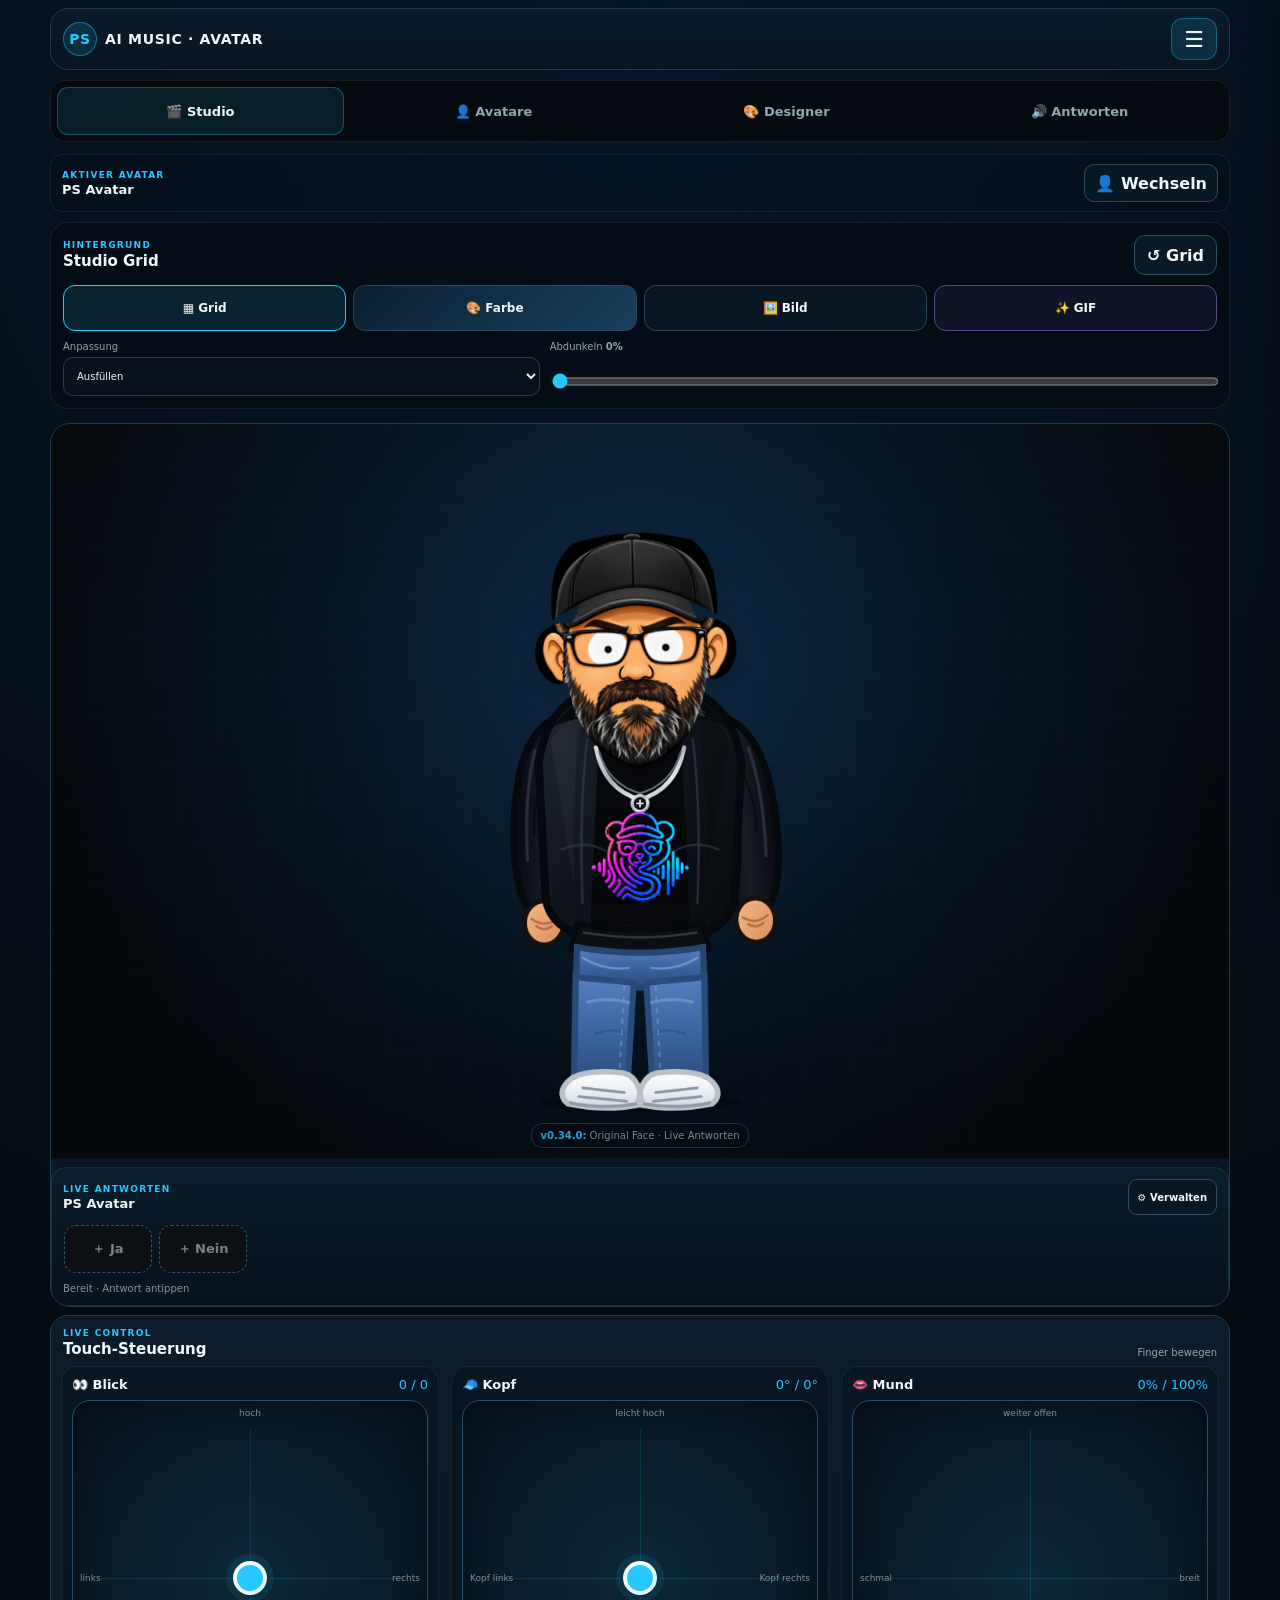
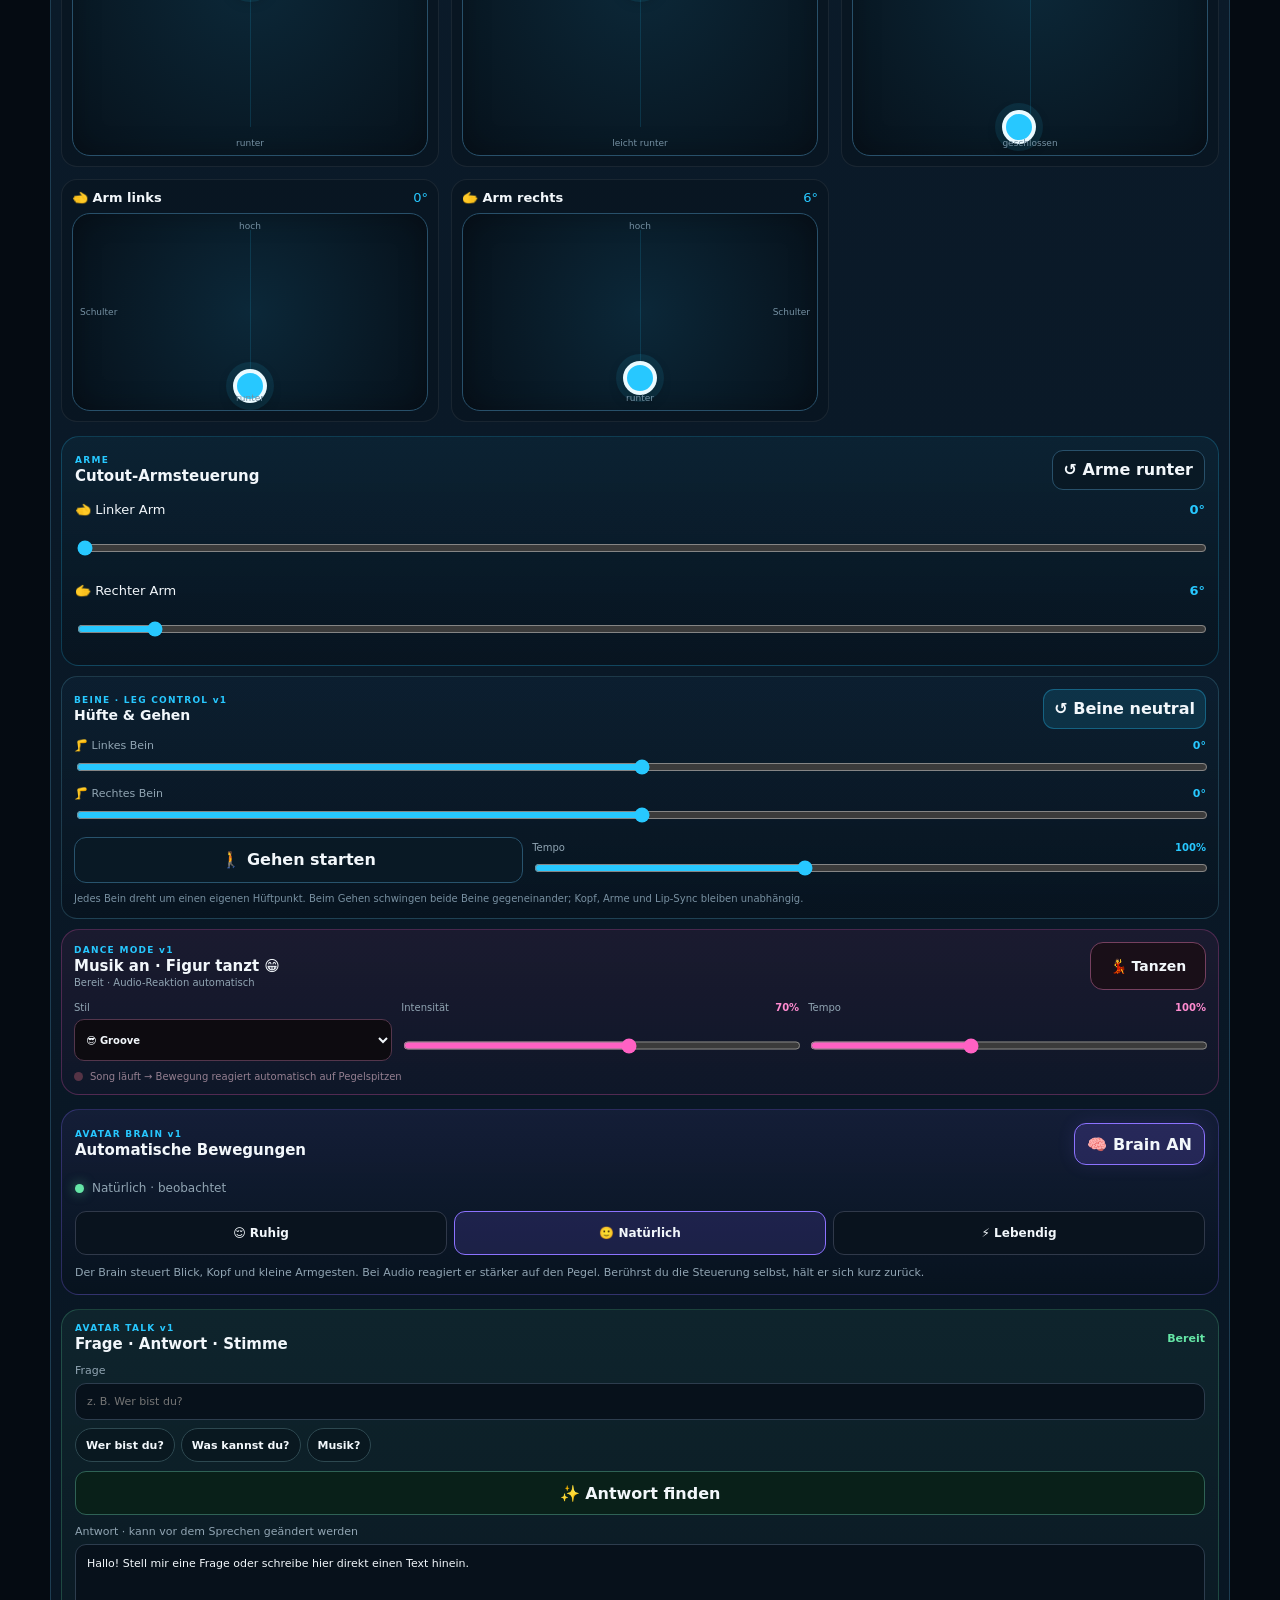
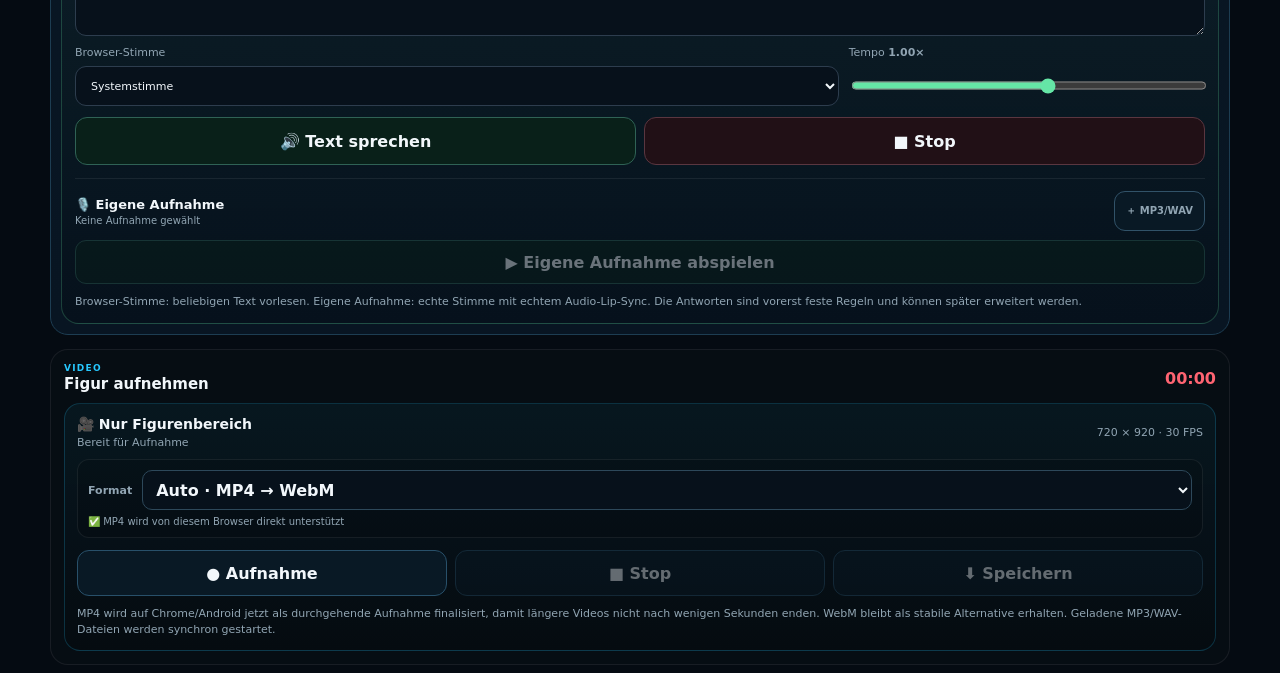
==== commit c6e9b1f5: "v0.35.0: enable live mouth vertical adjustment" ====
--- a/index.html
+++ b/index.html
@@ -2157,7 +2157,7 @@
             <label><span>Nase <strong data-designer-value="noseSize">100%</strong></span><input type="range" min="75" max="125" value="100" data-designer-key="noseSize"></label>
             <label><span>Nase Höhe <strong data-designer-value="noseY">0</strong></span><input type="range" min="-12" max="14" value="0" data-designer-key="noseY"></label>
             <label><span>Mundgröße <strong data-designer-value="mouthSize">100%</strong></span><input type="range" min="75" max="135" value="100" data-designer-key="mouthSize"></label>
-            <label><span>Mund Höhe <strong data-designer-value="mouthY">0</strong></span><input type="range" min="-14" max="18" value="0" data-designer-key="mouthY"></label>
+            <label><span>Mund hoch / runter <strong data-designer-value="mouthY">0</strong></span><input type="range" min="-20" max="24" value="0" step="1" data-designer-key="mouthY"></label>
             <label><span>Bartgröße <strong data-designer-value="beardSize">100%</strong></span><input type="range" min="75" max="120" value="100" data-designer-key="beardSize"></label>
             <label><span>Bart Höhe <strong data-designer-value="beardY">0</strong></span><input type="range" min="-14" max="18" value="0" data-designer-key="beardY"></label>
           </div>
@@ -3228,6 +3228,14 @@
       ui.psHumanBodySvg.style.transform="scaleX("+(d.bodyWidth/100)+")";
     }
     // Originalbild-Kopf bleibt unverändert. Keine Gesichts-/Cap-/Bart-Skalierung.
+    // Nur der animierte Mund darf im Designer fein hoch/runter verschoben werden.
+    const mouthModule=ui.headPart?.querySelector("#mouthModule")||null;
+    if(mouthModule){
+      setSvgTransform(
+        mouthModule,
+        svgAround(210,239,d.mouthSize/100,d.mouthSize/100,0,d.mouthY)
+      );
+    }
   }
   function applyCurrentAvatarDesigner(){
     const d=avatarState.designer||DESIGNER_DEFAULTS;
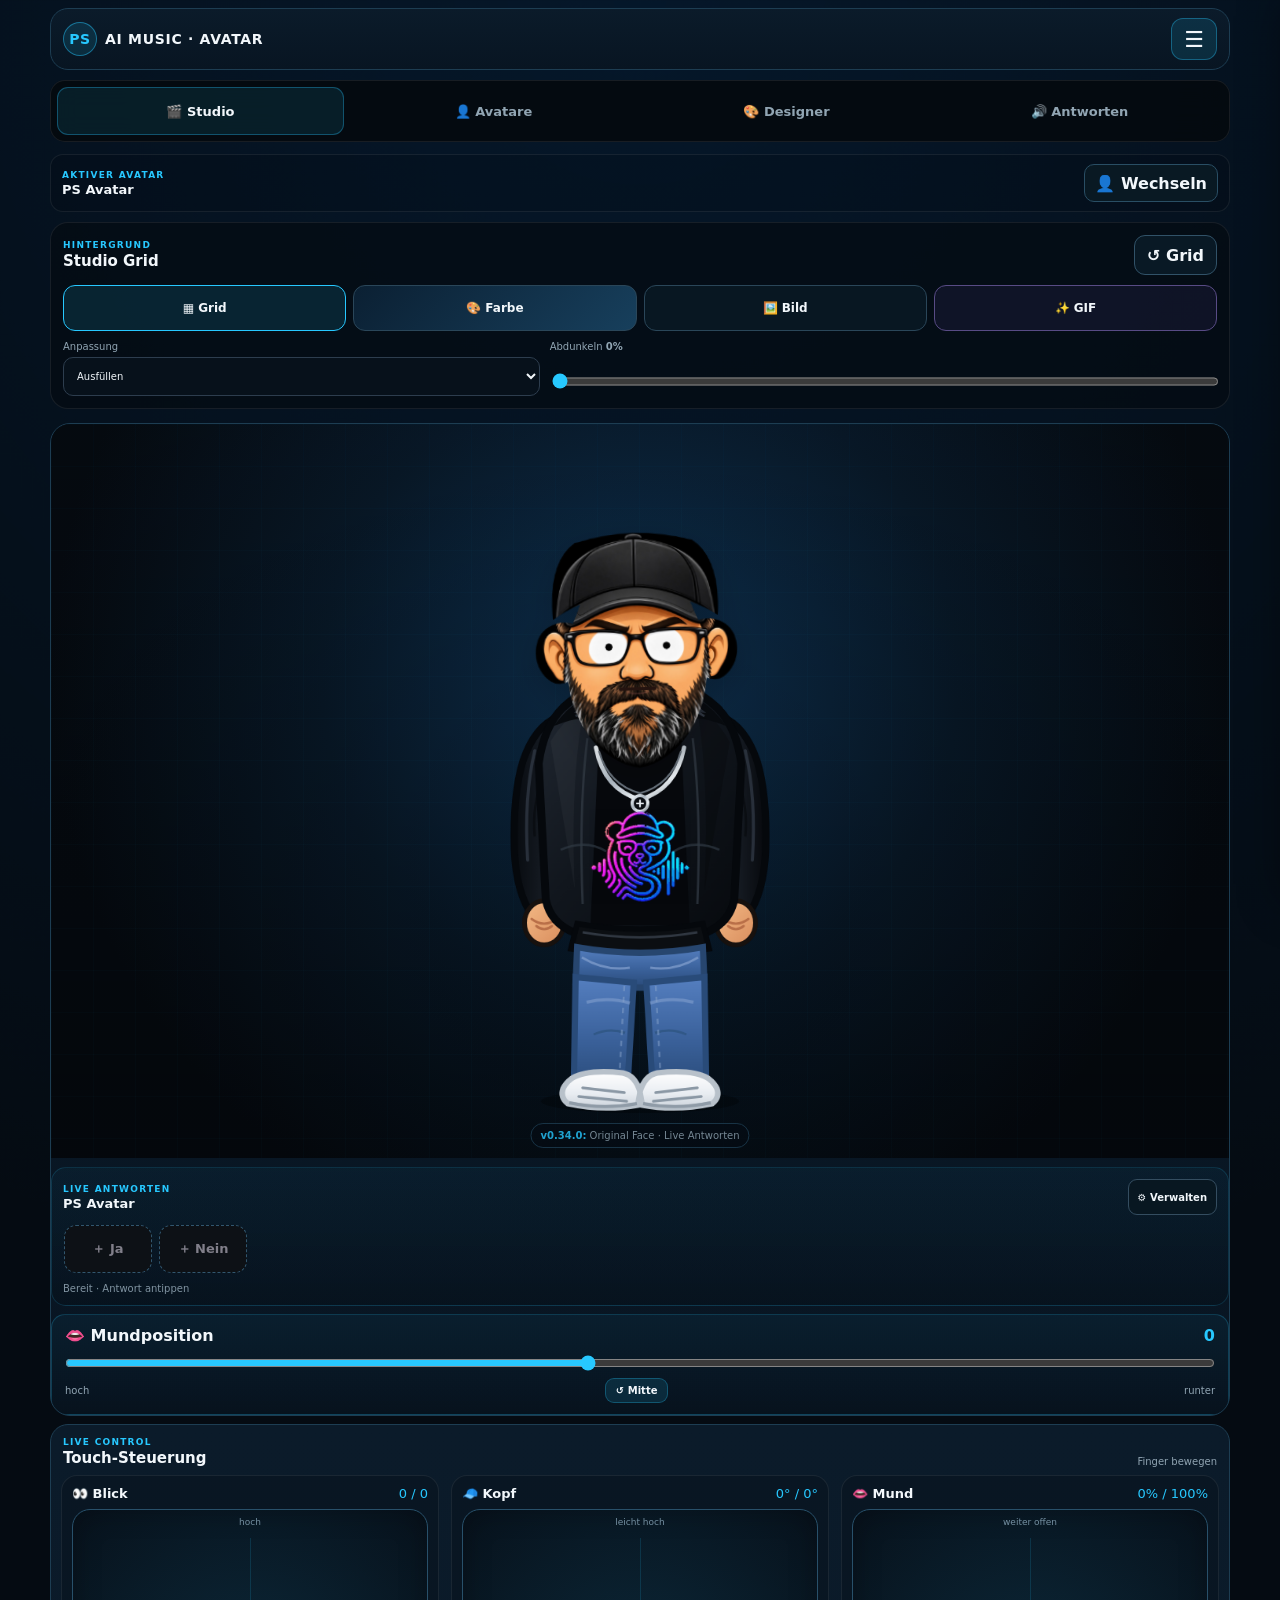
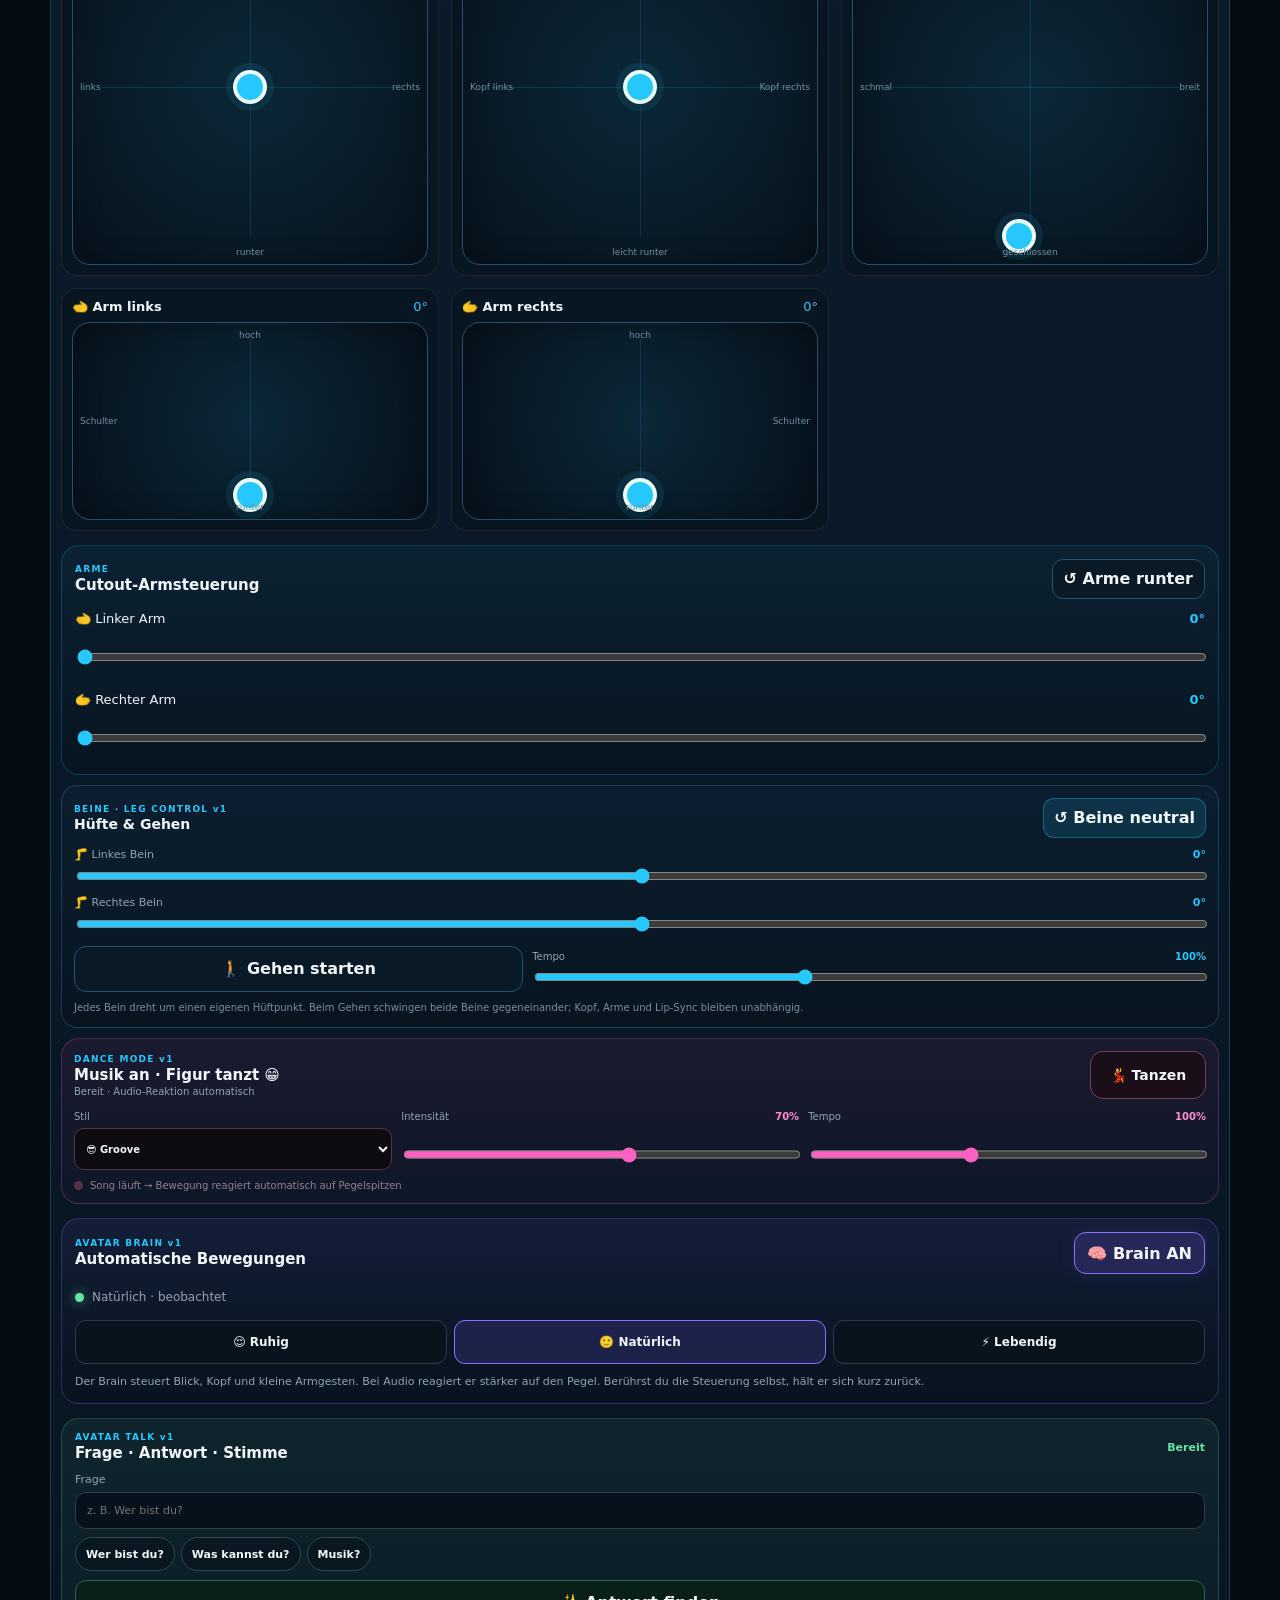
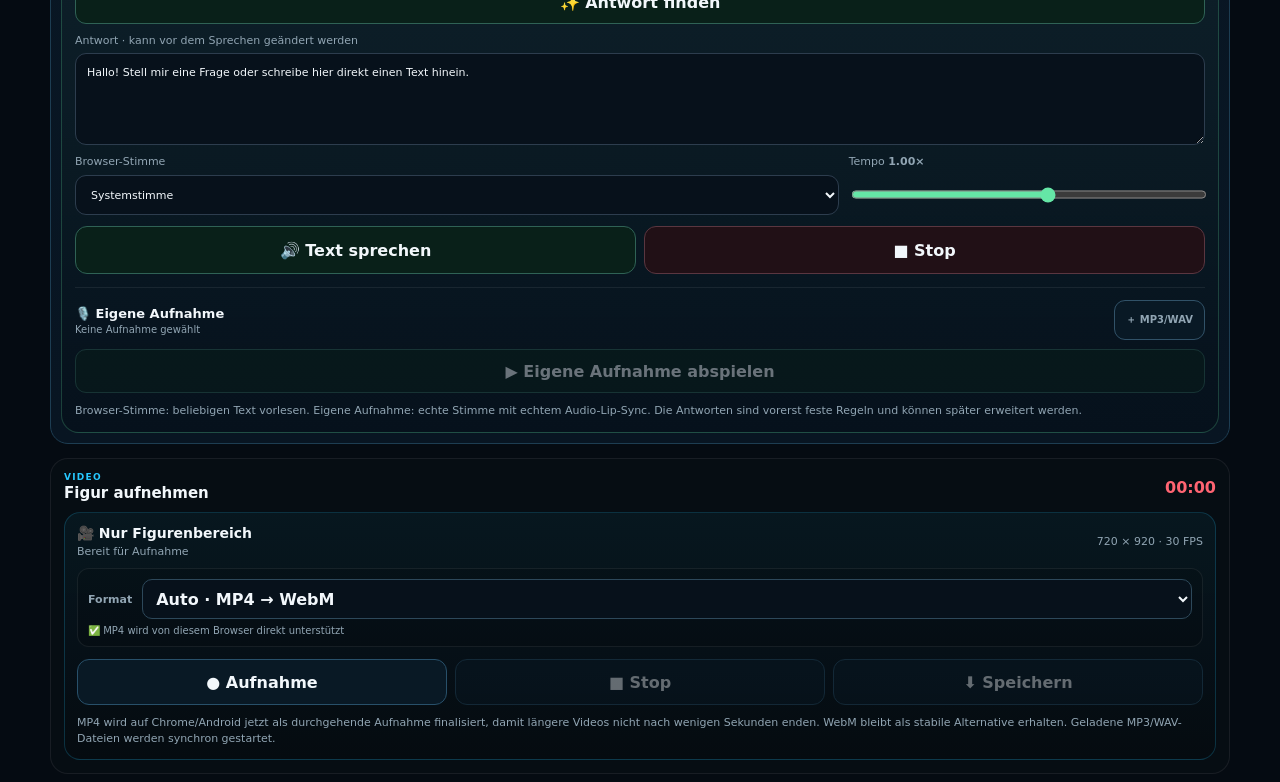
==== commit 6c21a4eb: "v0.36.0: add reliable live mouth position slider" ====
--- a/index.html
+++ b/index.html
@@ -1519,6 +1519,18 @@
   .background-options{grid-template-columns:1fr}
 }
 
+
+
+/* v0.36.0: direkte Mund-Feinposition */
+.mouth-position-card{
+  margin-top:8px;padding:11px 13px;border:1px solid rgba(39,200,255,.22);
+  border-radius:14px;background:linear-gradient(180deg,rgba(39,200,255,.055),rgba(0,0,0,.13));
+}
+.mouth-position-head,.mouth-position-labels{display:flex;align-items:center;justify-content:space-between;gap:10px}
+.mouth-position-head span{color:var(--accent);font-weight:900;font-variant-numeric:tabular-nums}
+#mouthPositionSlider{width:100%;margin:10px 0 7px;accent-color:var(--accent)}
+.mouth-position-labels{font-size:10px;color:var(--muted)}
+#mouthPositionReset{border:1px solid rgba(39,200,255,.28);background:var(--accent-soft);color:var(--text);border-radius:9px;padding:6px 10px;font-weight:800}
 
 /* v0.34.0: Recorder-Format */
 .record-format-choice{
@@ -2108,6 +2120,15 @@
           <span class="live-answer-loading">Antworten werden geladen …</span>
         </div>
         <div id="liveAnswerStatus" class="live-answer-status">Bereit · Antwort antippen</div>
+      </div>
+
+      <div class="mouth-position-card app-tab-section" data-app-view="studio">
+        <div class="mouth-position-head">
+          <strong>👄 Mundposition</strong>
+          <span id="mouthPositionValue">+4</span>
+        </div>
+        <input id="mouthPositionSlider" type="range" min="-20" max="24" step="1" value="4" aria-label="Mund hoch oder runter">
+        <div class="mouth-position-labels"><span>hoch</span><button id="mouthPositionReset" type="button">↺ Mitte</button><span>runter</span></div>
       </div>
     </section>
 
@@ -3149,6 +3170,53 @@
     renderBackground();
   }
 
+
+  // --- PS Mund-Feinposition v1 ------------------------------------------
+  const MOUTH_POSITION_STORAGE_KEY="ps-avatar-mouth-position-v1";
+  let mouthPositionY=4;
+
+  function loadMouthPosition(){
+    try{
+      const saved=Number(localStorage.getItem(MOUTH_POSITION_STORAGE_KEY));
+      if(Number.isFinite(saved)) mouthPositionY=Math.max(-20,Math.min(24,saved));
+    }catch(_){}
+  }
+
+  function applyMouthPosition(){
+    if(avatarState.character!=="human") return;
+    const mouth=ui.headPart?.querySelector("#mouthModule");
+    if(!mouth) return;
+    // Reines translate – unabhängig von Lip-Sync, Mundform und Designer.
+    mouth.setAttribute("transform","translate(0 "+mouthPositionY+")");
+  }
+
+  function syncMouthPositionControl(){
+    const slider=document.getElementById("mouthPositionSlider");
+    const value=document.getElementById("mouthPositionValue");
+    if(slider) slider.value=String(mouthPositionY);
+    if(value) value.textContent=(mouthPositionY>0?"+":"")+mouthPositionY;
+  }
+
+  function setMouthPosition(value){
+    mouthPositionY=Math.max(-20,Math.min(24,Number(value)||0));
+    try{localStorage.setItem(MOUTH_POSITION_STORAGE_KEY,String(mouthPositionY));}catch(_){}
+    syncMouthPositionControl();
+    applyMouthPosition();
+  }
+
+  function bindMouthPositionControl(){
+    loadMouthPosition();
+    syncMouthPositionControl();
+    const slider=document.getElementById("mouthPositionSlider");
+    const reset=document.getElementById("mouthPositionReset");
+    if(slider){
+      slider.addEventListener("input",()=>setMouthPosition(slider.value));
+      slider.addEventListener("change",()=>setMouthPosition(slider.value));
+    }
+    if(reset) reset.addEventListener("click",()=>setMouthPosition(4));
+    applyMouthPosition();
+  }
+
   // --- Avatar Designer v1 -----------------------------------------------
   const DESIGNER_STORAGE_KEY="ps-avatar-designer-v3-image-head";
   const DESIGNER_DEFAULTS={
@@ -3227,15 +3295,9 @@
       ui.psHumanBodySvg.style.transformOrigin="50% 100%";
       ui.psHumanBodySvg.style.transform="scaleX("+(d.bodyWidth/100)+")";
     }
-    // Originalbild-Kopf bleibt unverändert. Keine Gesichts-/Cap-/Bart-Skalierung.
-    // Nur der animierte Mund darf im Designer fein hoch/runter verschoben werden.
-    const mouthModule=ui.headPart?.querySelector("#mouthModule")||null;
-    if(mouthModule){
-      setSvgTransform(
-        mouthModule,
-        svgAround(210,239,d.mouthSize/100,d.mouthSize/100,0,d.mouthY)
-      );
-    }
+    // Originalbild-Kopf bleibt unverändert.
+    // Mundposition wird separat und direkt gesetzt, damit sie garantiert sichtbar reagiert.
+    applyMouthPosition();
   }
   function applyCurrentAvatarDesigner(){
     const d=avatarState.designer||DESIGNER_DEFAULTS;
@@ -5046,6 +5108,8 @@
       }
     }
 
+    applyMouthPosition();
+
     if (ui.eyeTouchValue) ui.eyeTouchValue.textContent = Math.round(face.lookX) + " / " + Math.round(face.lookY);
     if (ui.headTouchValue) ui.headTouchValue.textContent = Math.round(head.sideLean || 0) + "° / " + Math.round(head.tilt) + "°";
     if (ui.mouthTouchValue) ui.mouthTouchValue.textContent = Math.round(face.mouthOpen) + "% / " + Math.round(face.mouthWidth) + "%";
@@ -8046,6 +8110,7 @@
   bindAvatarTalk();
   bindAnswerLibrary();
   bindAvatarDesigner();
+  bindMouthPositionControl();
   bindBackgroundControls();
   bindCharacterSelector();
   bindAppTabs();
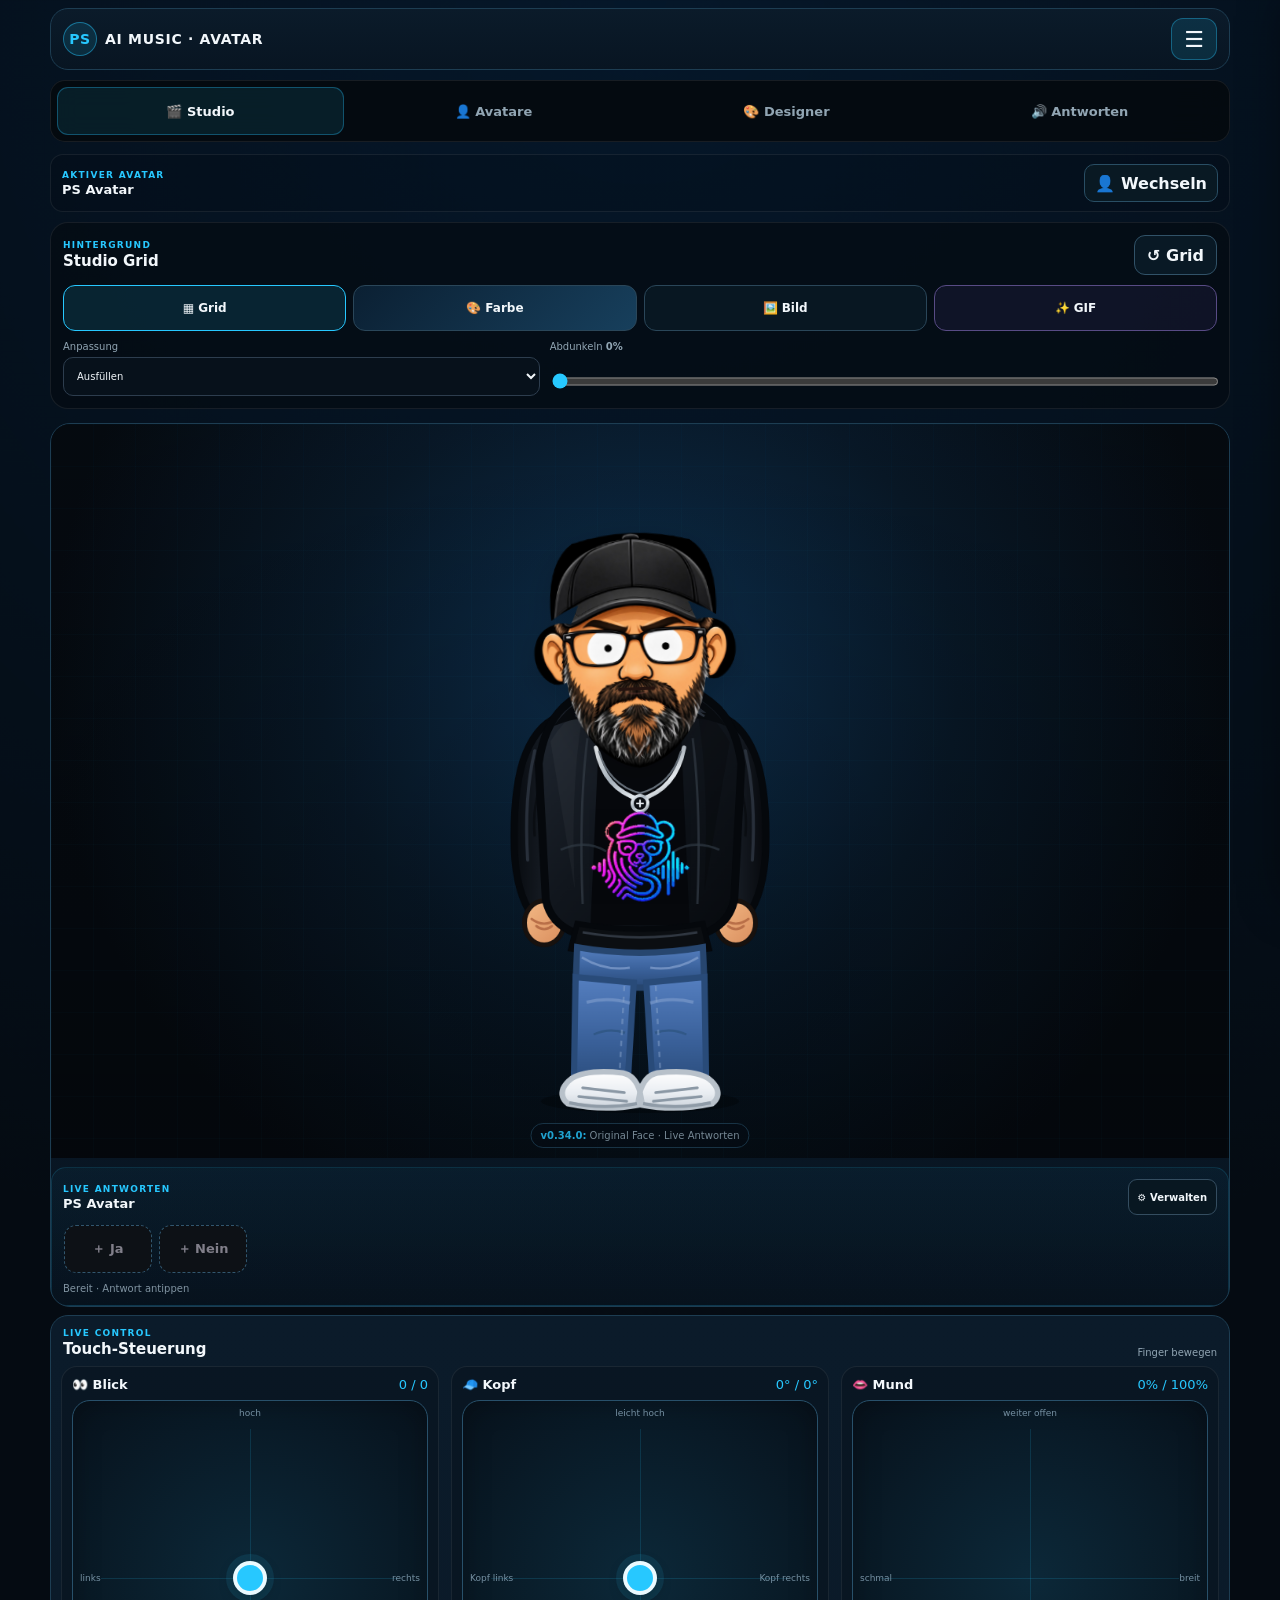
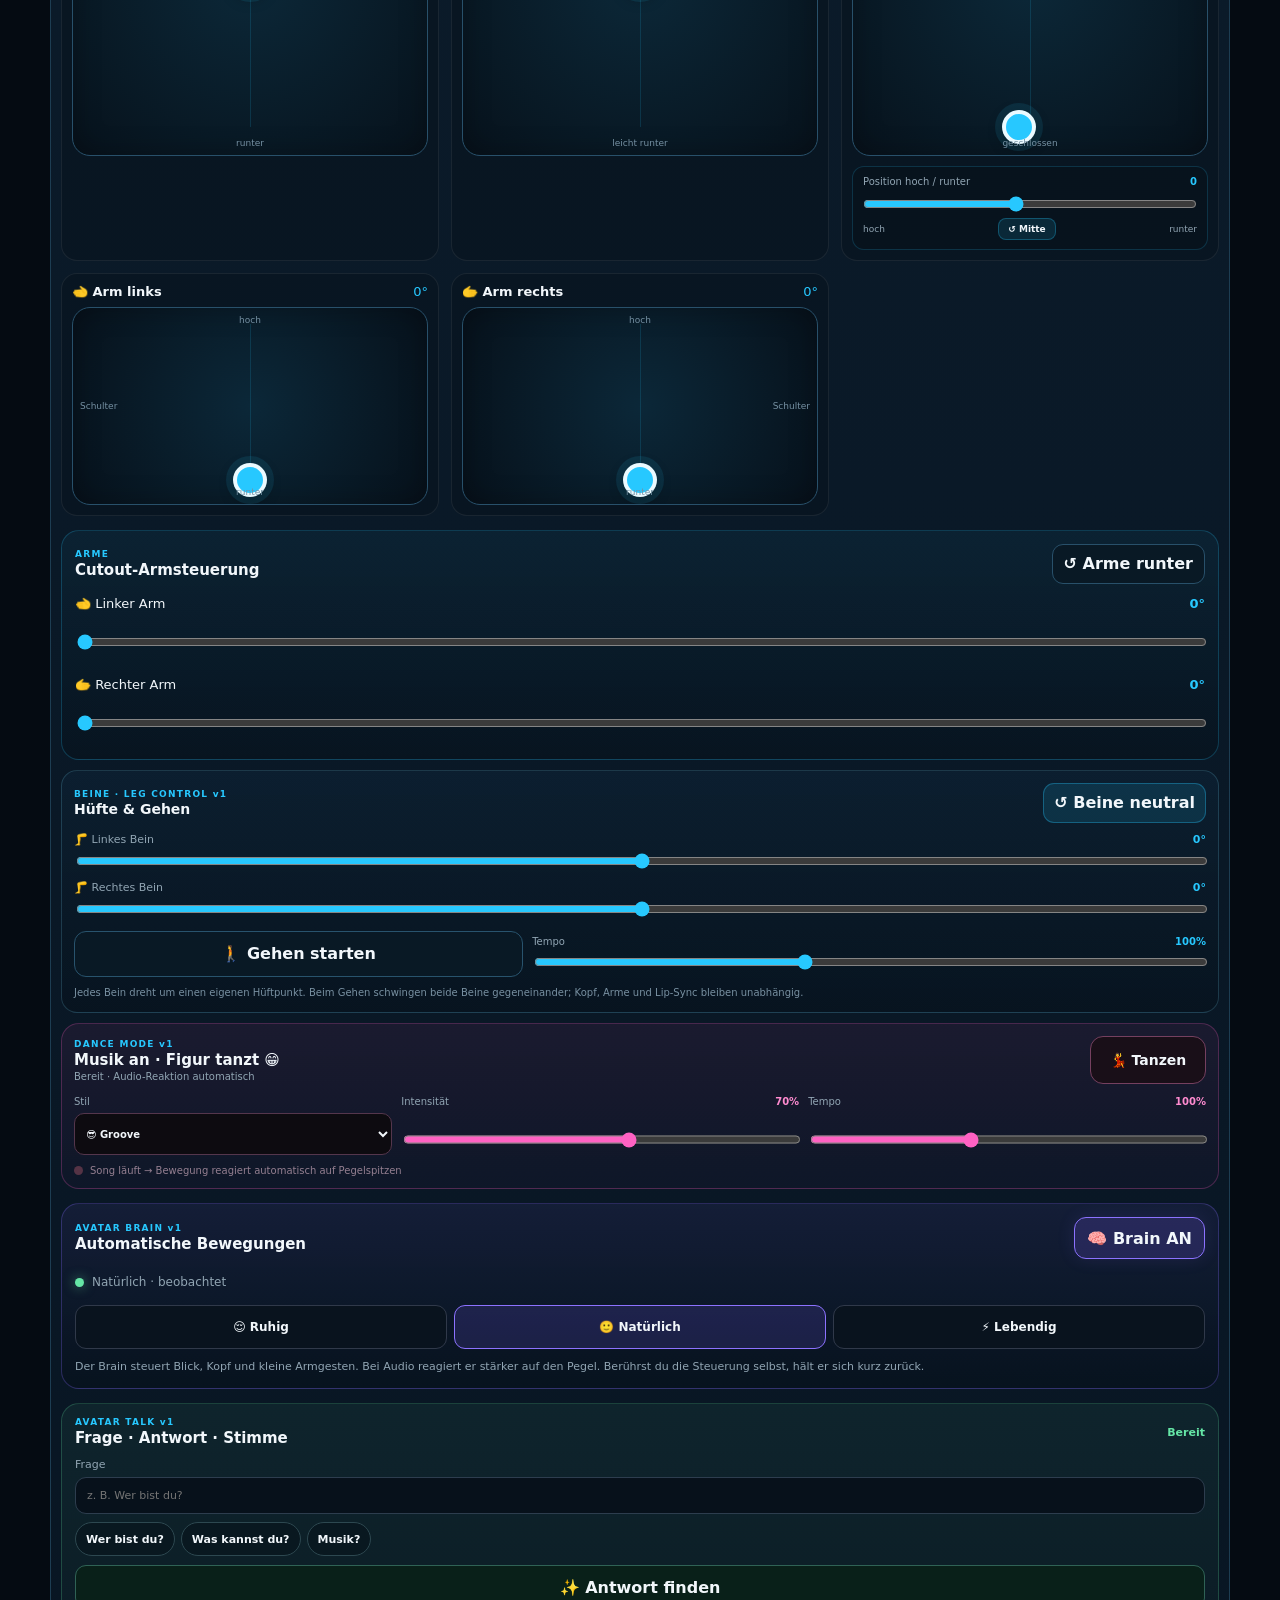
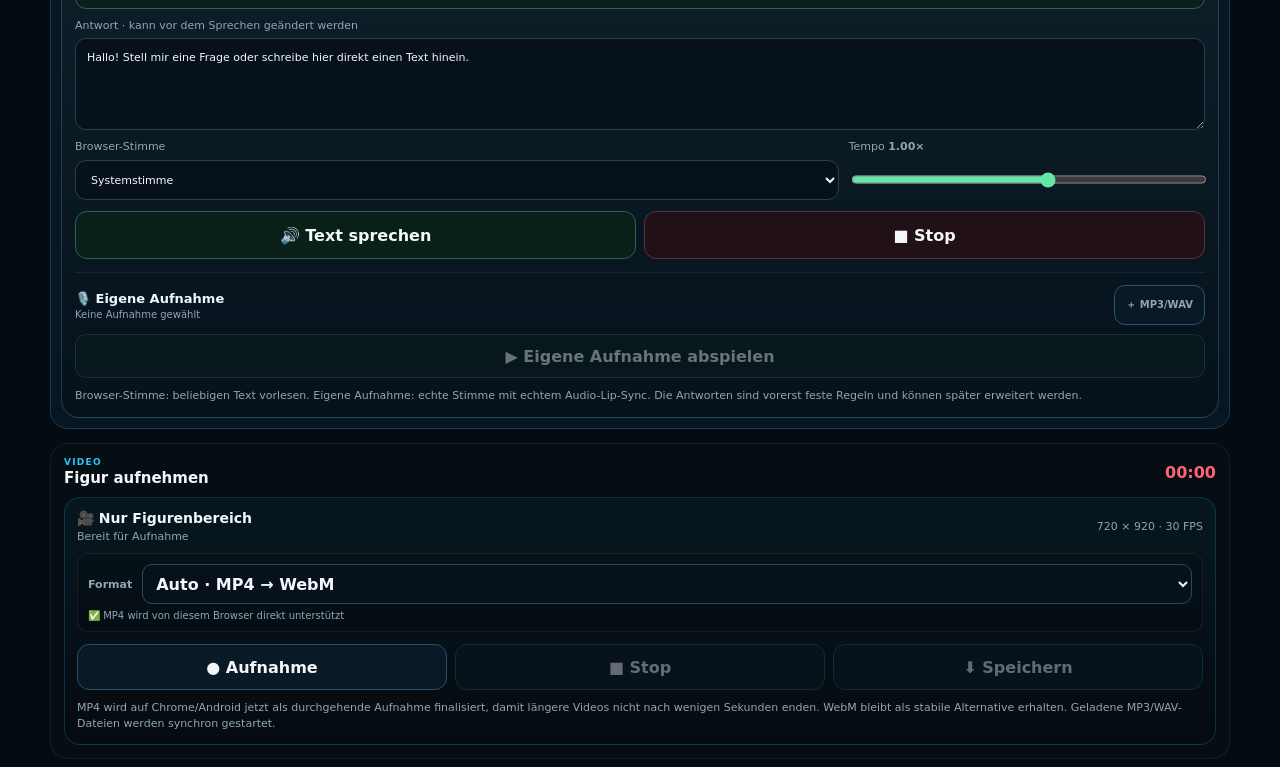
==== commit f12f32f2: "v0.37.0: move mouth height control into Live Control mouth panel" ====
--- a/index.html
+++ b/index.html
@@ -1521,16 +1521,17 @@
 
 
 
-/* v0.36.0: direkte Mund-Feinposition */
-.mouth-position-card{
-  margin-top:8px;padding:11px 13px;border:1px solid rgba(39,200,255,.22);
-  border-radius:14px;background:linear-gradient(180deg,rgba(39,200,255,.055),rgba(0,0,0,.13));
+/* v0.37.0: Mundposition in Live Control */
+.mouth-position-inline{
+  margin-top:10px;padding:9px 10px;border:1px solid rgba(39,200,255,.18);
+  border-radius:12px;background:rgba(0,0,0,.12)
 }
 .mouth-position-head,.mouth-position-labels{display:flex;align-items:center;justify-content:space-between;gap:10px}
-.mouth-position-head span{color:var(--accent);font-weight:900;font-variant-numeric:tabular-nums}
-#mouthPositionSlider{width:100%;margin:10px 0 7px;accent-color:var(--accent)}
-.mouth-position-labels{font-size:10px;color:var(--muted)}
-#mouthPositionReset{border:1px solid rgba(39,200,255,.28);background:var(--accent-soft);color:var(--text);border-radius:9px;padding:6px 10px;font-weight:800}
+.mouth-position-head{font-size:10px;color:var(--muted)}
+.mouth-position-head strong{color:var(--accent);font-weight:900;font-variant-numeric:tabular-nums}
+#mouthPositionSlider{width:100%;margin:9px 0 6px;accent-color:var(--accent)}
+.mouth-position-labels{font-size:9px;color:var(--muted)}
+#mouthPositionReset{border:1px solid rgba(39,200,255,.28);background:var(--accent-soft);color:var(--text);border-radius:8px;padding:5px 9px;font-weight:800}
 
 /* v0.34.0: Recorder-Format */
 .record-format-choice{
@@ -2121,15 +2122,6 @@
         </div>
         <div id="liveAnswerStatus" class="live-answer-status">Bereit · Antwort antippen</div>
       </div>
-
-      <div class="mouth-position-card app-tab-section" data-app-view="studio">
-        <div class="mouth-position-head">
-          <strong>👄 Mundposition</strong>
-          <span id="mouthPositionValue">+4</span>
-        </div>
-        <input id="mouthPositionSlider" type="range" min="-20" max="24" step="1" value="4" aria-label="Mund hoch oder runter">
-        <div class="mouth-position-labels"><span>hoch</span><button id="mouthPositionReset" type="button">↺ Mitte</button><span>runter</span></div>
-      </div>
     </section>
 
     <section class="designer-panel app-tab-section" data-app-view="designer" hidden aria-label="Avatar Designer">
@@ -2284,6 +2276,19 @@
               <div id="mouthKnob" class="touch-knob"></div>
               <span class="hint top">weiter offen</span><span class="hint bottom">geschlossen</span>
               <span class="hint left">schmal</span><span class="hint right">breit</span>
+            </div>
+
+            <div class="mouth-position-inline">
+              <div class="mouth-position-head">
+                <span>Position hoch / runter</span>
+                <strong id="mouthPositionValue">+4</strong>
+              </div>
+              <input id="mouthPositionSlider" type="range" min="-20" max="24" step="1" value="4" aria-label="Mundposition hoch oder runter">
+              <div class="mouth-position-labels">
+                <span>hoch</span>
+                <button id="mouthPositionReset" type="button">↺ Mitte</button>
+                <span>runter</span>
+              </div>
             </div>
           </section>
 
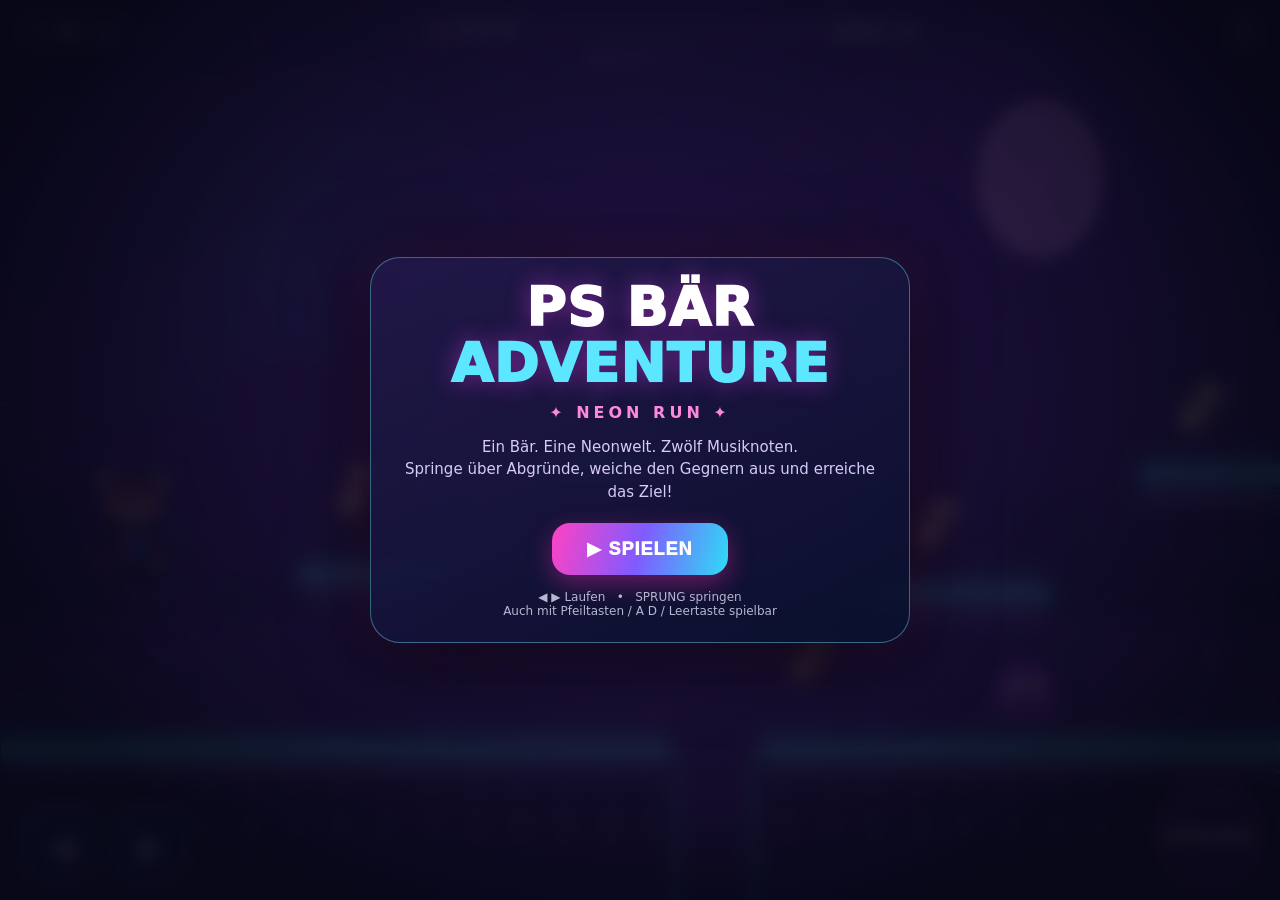
==== commit e02dbace: "Build PS BÄR Adventure Neon Run playable mobile game" ====
--- a/index.html
+++ b/index.html
@@ -1,8140 +1,21 @@
-<!doctype html>
-<html lang="de">
-<head>
-  <meta charset="utf-8">
-  <meta name="viewport" content="width=device-width, initial-scale=1, viewport-fit=cover">
-  <meta name="theme-color" content="#050b12">
-  <title>PS AI MUSIC – Avatar Development</title>
-  <style>
-:root {
-  color-scheme: dark;
-  --bg: #050b12;
-  --panel: #081522;
-  --panel-2: #0b1b2a;
-  --border: #1d3d52;
-  --text: #f2f7fb;
-  --muted: #91a5b3;
-  --accent: #27c8ff;
-  --accent-soft: rgba(39, 200, 255, 0.12);
-  --ok: #5ee7a4;
-}
-
-* {
-  box-sizing: border-box;
-}
-
-html, body {
-  margin: 0;
-  min-height: 100%;
-  background:
-    radial-gradient(circle at 50% 0%, rgba(0, 130, 255, 0.10), transparent 34%),
-    var(--bg);
-  color: var(--text);
-  font-family: system-ui, -apple-system, BlinkMacSystemFont, "Segoe UI", sans-serif;
-}
-
-body {
-  padding: 12px;
-}
-
-button, input, select {
-  font: inherit;
-}
-
-.app-shell {
-  width: min(1050px, 100%);
-  margin: 0 auto;
-}
-
-.topbar,
-.stage-card,
-.panel {
-  border: 1px solid var(--border);
-  background: linear-gradient(180deg, var(--panel-2), var(--panel));
-  border-radius: 18px;
-}
-
-.topbar {
-  padding: 15px 17px;
-  display: flex;
-  align-items: center;
-  justify-content: space-between;
-  gap: 14px;
-  margin-bottom: 12px;
-}
-
-.eyebrow {
-  margin: 0 0 4px;
-  color: var(--accent);
-  font-size: 12px;
-  font-weight: 800;
-  letter-spacing: 0.14em;
-}
-
-h1, h2, h3, p {
-  margin-top: 0;
-}
-
-h1 {
-  margin-bottom: 0;
-  font-size: clamp(22px, 5vw, 34px);
-}
-
-h2 {
-  font-size: 16px;
-  margin-bottom: 6px;
-}
-
-.version-badge {
-  background: var(--accent-soft);
-  border: 1px solid rgba(39, 200, 255, 0.35);
-  color: var(--accent);
-  font-weight: 800;
-  padding: 7px 11px;
-  border-radius: 999px;
-}
-
-.stage-card {
-  overflow: hidden;
-}
-
-.stage-header {
-  padding: 14px 16px;
-  border-bottom: 1px solid var(--border);
-  display: flex;
-  align-items: center;
-  justify-content: space-between;
-  gap: 12px;
-  flex-wrap: wrap;
-}
-
-.stage-header p {
-  margin-bottom: 0;
-  color: var(--muted);
-  font-size: 13px;
-}
-
-.engine-status {
-  display: flex;
-  align-items: center;
-  gap: 8px;
-  color: var(--muted);
-  font-size: 13px;
-}
-
-.status-dot {
-  width: 10px;
-  height: 10px;
-  border-radius: 50%;
-  background: #6d7880;
-  box-shadow: 0 0 0 5px rgba(109, 120, 128, 0.10);
-}
-
-.status-dot.running {
-  background: var(--ok);
-  box-shadow: 0 0 0 5px rgba(94, 231, 164, 0.10), 0 0 16px rgba(94, 231, 164, 0.38);
-}
-
-.avatar-stage {
-  min-height: 430px;
-  display: grid;
-  place-items: center;
-  position: relative;
-  overflow: hidden;
-  background:
-    linear-gradient(rgba(0, 0, 0, 0.03), rgba(0, 0, 0, 0.28)),
-    radial-gradient(circle at 50% 35%, #0d3152 0%, #081827 42%, #050a10 78%);
-}
-
-.empty-stage {
-  text-align: center;
-  color: var(--muted);
-  padding: 28px;
-}
-
-.empty-stage h3 {
-  color: var(--text);
-  margin-bottom: 6px;
-}
-
-.stage-mark {
-  width: 84px;
-  height: 84px;
-  margin: 0 auto 16px;
-  display: grid;
-  place-items: center;
-  border-radius: 50%;
-  border: 2px solid var(--accent);
-  color: var(--accent);
-  font-size: 28px;
-  font-weight: 900;
-  box-shadow: 0 0 28px rgba(39, 200, 255, 0.18);
-}
-
-.dashboard {
-  display: grid;
-  grid-template-columns: 1fr 1fr;
-  gap: 12px;
-  margin-top: 12px;
-}
-
-.panel {
-  padding: 15px;
-}
-
-.stat-grid {
-  display: grid;
-  grid-template-columns: repeat(2, minmax(0, 1fr));
-  gap: 9px;
-}
-
-.stat-grid > div {
-  border: 1px solid rgba(255, 255, 255, 0.05);
-  background: rgba(0, 0, 0, 0.16);
-  border-radius: 12px;
-  padding: 11px;
-}
-
-.stat-label {
-  display: block;
-  color: var(--muted);
-  font-size: 11px;
-  margin-bottom: 4px;
-}
-
-.stat-grid strong {
-  color: var(--accent);
-  font-size: 16px;
-}
-
-.progress-list {
-  display: grid;
-  gap: 6px;
-}
-
-.progress-row {
-  display: flex;
-  justify-content: space-between;
-  gap: 10px;
-  border-bottom: 1px solid rgba(255, 255, 255, 0.05);
-  padding: 7px 2px;
-  color: var(--muted);
-  font-size: 13px;
-}
-
-.progress-row.done {
-  color: var(--text);
-}
-
-.progress-row.done strong {
-  color: var(--ok);
-}
-
-footer {
-  padding: 13px 3px 4px;
-  color: var(--muted);
-  font-size: 12px;
-  text-align: center;
-}
-
-@media (max-width: 700px) {
-  body {
-    padding: 7px;
-  }
-
-  .topbar,
-  .stage-card,
-  .panel {
-    border-radius: 14px;
-  }
-
-  .avatar-stage {
-    min-height: 360px;
-  }
-
-  .dashboard {
-    grid-template-columns: 1fr;
-  }
-}
-
-
-/* Schritt 2: Kopf-Modul */
-.stage-grid {
-  position: absolute;
-  inset: 0;
-  opacity: .16;
-  background-image:
-    linear-gradient(rgba(39,200,255,.12) 1px, transparent 1px),
-    linear-gradient(90deg, rgba(39,200,255,.12) 1px, transparent 1px);
-  background-size: 42px 42px;
-}
-
-.avatar-head-module {
-  position: relative;
-  z-index: 2;
-  width: min(310px, 72vw);
-  transform-origin: 50% 82%;
-  will-change: transform;
-  filter: drop-shadow(0 14px 22px rgba(0,0,0,.38));
-}
-
-.avatar-head-module svg {
-  display: block;
-  width: 100%;
-  height: auto;
-}
-
-.stage-caption {
-  position: absolute;
-  z-index: 3;
-  bottom: 16px;
-  left: 50%;
-  transform: translateX(-50%);
-  background: rgba(5, 13, 21, .84);
-  border: 1px solid var(--border);
-  border-radius: 999px;
-  padding: 8px 12px;
-  color: var(--muted);
-  font-size: 12px;
-  white-space: nowrap;
-}
-
-.stage-caption strong {
-  color: var(--accent);
-}
-
-.head-controls {
-  grid-column: 1 / -1;
-}
-
-.head-controls label {
-  display: grid;
-  grid-template-columns: 120px 1fr 58px;
-  gap: 10px;
-  align-items: center;
-  margin: 10px 0;
-  font-size: 13px;
-}
-
-.head-controls input[type="range"] {
-  width: 100%;
-  accent-color: var(--accent);
-}
-
-.head-controls label strong {
-  color: var(--accent);
-  text-align: right;
-  font-variant-numeric: tabular-nums;
-}
-
-#headReset {
-  min-height: 44px;
-  border: 1px solid rgba(39, 200, 255, .35);
-  background: var(--accent-soft);
-  color: var(--text);
-  border-radius: 11px;
-  padding: 8px 12px;
-  font-weight: 700;
-}
-
-@media (max-width: 520px) {
-  .head-controls label {
-    grid-template-columns: 94px 1fr 50px;
-    gap: 7px;
-  }
-}
-
-
-/* Schritt 3: Augen & Pupillen */
-.eye-controls {
-  grid-column: 1 / -1;
-}
-
-.eye-actions {
-  display: flex;
-  align-items: center;
-  gap: 12px;
-  flex-wrap: wrap;
-  margin-top: 12px;
-}
-
-#blinkNow {
-  min-height: 44px;
-  border: 1px solid rgba(39, 200, 255, .35);
-  background: var(--accent-soft);
-  color: var(--text);
-  border-radius: 11px;
-  padding: 8px 12px;
-  font-weight: 700;
-}
-
-.auto-blink {
-  display: flex !important;
-  grid-template-columns: auto 1fr !important;
-  align-items: center;
-  gap: 8px !important;
-  margin: 0 !important;
-  color: var(--muted);
-}
-
-.auto-blink input {
-  width: 22px;
-  height: 22px;
-  accent-color: var(--accent);
-}
-
-#eyesModule {
-  pointer-events: none;
-}
-
-
-/* Schritt 5: große Touch-Steuerung */
-.touch-panel{grid-column:1/-1}
-.touch-title{display:flex;align-items:center;justify-content:space-between;gap:12px;flex-wrap:wrap}
-.touch-title p{margin:3px 0 0;color:var(--muted);font-size:12px}
-#touchReset{border:1px solid rgba(39,200,255,.35);background:var(--accent-soft);color:var(--text);border-radius:12px;min-height:44px;padding:8px 13px;font-weight:800}
-.touch-grid{display:grid;grid-template-columns:repeat(3,minmax(0,1fr));gap:12px;margin-top:14px}
-.touch-card{border:1px solid rgba(255,255,255,.07);background:rgba(0,0,0,.15);border-radius:16px;padding:10px}
-.touch-card-head{display:flex;justify-content:space-between;gap:8px;align-items:center;margin-bottom:8px;font-size:13px}
-.touch-card-head span{color:var(--accent);font-variant-numeric:tabular-nums}
-.touch-pad{position:relative;aspect-ratio:1/1;border-radius:18px;overflow:hidden;touch-action:none;user-select:none;background:radial-gradient(circle at 50% 50%,rgba(39,200,255,.10),rgba(0,0,0,.20));border:1px solid #28506a;box-shadow:inset 0 0 28px rgba(0,0,0,.25)}
-.touch-pad:active{border-color:var(--accent);box-shadow:inset 0 0 35px rgba(39,200,255,.10),0 0 18px rgba(39,200,255,.12)}
-.axis-x,.axis-y{position:absolute;background:rgba(39,200,255,.15);pointer-events:none}
-.axis-x{left:8%;right:8%;height:1px;top:50%}
-.axis-y{top:8%;bottom:8%;width:1px;left:50%}
-.touch-knob{position:absolute;width:34px;height:34px;border-radius:50%;left:50%;top:50%;transform:translate(-50%,-50%);background:var(--accent);border:4px solid rgba(255,255,255,.9);box-shadow:0 0 0 7px rgba(39,200,255,.10),0 4px 14px rgba(0,0,0,.35);pointer-events:none}
-.hint{position:absolute;color:#7590a2;font-size:9px;pointer-events:none}
-.hint.top{top:7px;left:50%;transform:translateX(-50%)}
-.hint.bottom{bottom:7px;left:50%;transform:translateX(-50%)}
-.hint.left{left:7px;top:50%;transform:translateY(-50%)}
-.hint.right{right:7px;top:50%;transform:translateY(-50%)}
-.big-actions,.expression-actions{display:grid;grid-template-columns:repeat(3,1fr);gap:9px;margin-top:12px}
-.big-actions button,.expression-actions button{min-height:54px;border-radius:13px;border:1px solid #254a63;background:#091925;color:var(--text);font-weight:800}
-.big-actions button:active,.expression-actions button:active,.expression-actions button.active{border-color:var(--accent);background:var(--accent-soft)}
-.toggle-row{display:flex;gap:14px;flex-wrap:wrap;margin-top:13px}
-.toggle-row label{display:flex;align-items:center;gap:8px;background:rgba(0,0,0,.14);border:1px solid rgba(255,255,255,.06);border-radius:12px;padding:10px 12px;font-size:12px;color:var(--muted)}
-.toggle-row input{width:23px;height:23px;accent-color:var(--accent)}
-@media(max-width:760px){.touch-grid{grid-template-columns:1fr}.touch-pad{aspect-ratio:1.35/1}.touch-card{padding:11px}.avatar-stage{min-height:420px}.avatar-head-module{width:min(360px,84vw)}}
-
-
-/* Schritt 6: lokales Audio-Lip-Sync */
-.audio-lipsync{margin-top:14px;border:1px solid rgba(39,200,255,.20);background:linear-gradient(180deg,rgba(39,200,255,.055),rgba(0,0,0,.12));border-radius:16px;padding:12px}
-.audio-head{display:flex;align-items:center;justify-content:space-between;gap:10px;flex-wrap:wrap}
-.audio-head>div{display:grid;gap:3px}
-.audio-head strong{font-size:14px}
-.audio-head span{color:var(--muted);font-size:11px}
-.audio-file-button{display:inline-flex!important;grid-template-columns:none!important;align-items:center!important;margin:0!important;border:1px solid rgba(39,200,255,.35)!important;background:var(--accent-soft)!important;color:var(--text)!important;border-radius:12px!important;padding:0!important;overflow:hidden;cursor:pointer}
-.audio-file-button input{position:absolute;opacity:0;pointer-events:none;width:1px;height:1px}
-.audio-file-button span{display:block;color:var(--text);font-size:12px;font-weight:850;padding:12px 14px}
-.audio-actions{display:grid;grid-template-columns:repeat(3,1fr);gap:9px;margin-top:12px}
-.audio-actions button{min-height:52px;border-radius:13px;border:1px solid #254a63;background:#091925;color:var(--text);font-weight:800}
-.audio-actions button.active{border-color:var(--accent);background:var(--accent-soft)}
-.audio-actions button:disabled{opacity:.38}
-.audio-meter{height:16px;border-radius:999px;background:#03101a;border:1px solid #21445a;overflow:hidden;margin-top:11px}
-#audioMeterFill{height:100%;width:0%;background:linear-gradient(90deg,#1f9ed4,#37ddff);transition:width 45ms linear}
-.audio-mode{display:flex;align-items:center;justify-content:space-between;gap:10px;margin-top:11px;flex-wrap:wrap;color:var(--muted);font-size:11px}
-.audio-mode>div{display:grid;grid-template-columns:repeat(3,1fr);gap:6px;flex:1;max-width:360px}
-.audio-mode button{min-height:40px;border-radius:10px;border:1px solid #254a63;background:#091925;color:var(--text);font-size:11px;font-weight:750}
-.audio-mode button.active{border-color:var(--accent);background:var(--accent-soft)}
-.audio-note{margin:10px 0 0;color:#7890a1;font-size:10px;line-height:1.45}
-@media(max-width:520px){.audio-actions{grid-template-columns:1fr 1fr}.audio-actions #audioLipSyncToggle{grid-column:1/-1}.audio-file-button{width:100%;justify-content:center}.audio-head{align-items:stretch}.audio-mode{align-items:stretch;flex-direction:column}.audio-mode>div{max-width:none}}
-
-
-/* Schritt 7: Fokusmodus + Menü */
-body{padding:8px;overflow-x:hidden}
-.app-shell{width:min(1180px,100%)}
-.compact-topbar{min-height:58px;padding:9px 12px;margin-bottom:8px}
-.compact-brand{display:flex;align-items:center;gap:8px;font-weight:900;letter-spacing:.05em;font-size:14px}
-.brand-ps{display:grid;place-items:center;width:34px;height:34px;border-radius:50%;border:1px solid rgba(39,200,255,.45);background:var(--accent-soft);color:var(--accent)}
-.menu-button,.menu-close{border:1px solid rgba(39,200,255,.35);background:var(--accent-soft);color:var(--text);border-radius:12px;font-weight:900;cursor:pointer}
-.menu-button{width:46px;height:42px;font-size:22px}
-.menu-close{width:42px;height:42px;font-size:17px}
-
-.stage-card{border-radius:20px}
-.avatar-stage{min-height:clamp(500px,68vh,820px)}
-.avatar-head-module{width:min(560px,94vw)}
-.stage-caption{bottom:10px;font-size:10px;padding:6px 9px;opacity:.8}
-
-.touch-workspace{margin-top:8px;border:1px solid var(--border);background:linear-gradient(180deg,var(--panel-2),var(--panel));border-radius:18px;padding:10px}
-.touch-workspace-head{display:flex;align-items:end;justify-content:space-between;gap:10px;padding:2px 2px 8px}
-.touch-workspace-head>div{display:grid;gap:2px}
-.touch-workspace-head strong{font-size:15px}
-.mini-label{font-size:9px;letter-spacing:.14em;color:var(--accent);font-weight:900}
-.touch-help{font-size:10px;color:var(--muted)}
-.touch-workspace .touch-grid{margin-top:0}
-
-.menu-backdrop{position:fixed;inset:0;background:rgba(0,0,0,.62);backdrop-filter:blur(4px);z-index:80}
-.menu-backdrop[hidden]{display:none}
-.control-menu{position:fixed;z-index:90;top:0;right:0;width:min(430px,92vw);height:100dvh;background:#06111c;border-left:1px solid #24506a;box-shadow:-18px 0 45px rgba(0,0,0,.45);transform:translateX(105%);transition:transform .24s ease;display:flex;flex-direction:column}
-.control-menu.open{transform:translateX(0)}
-.menu-header{display:flex;align-items:center;justify-content:space-between;gap:12px;padding:14px;border-bottom:1px solid var(--border);background:#071522}
-.menu-header h2{margin:2px 0 0;font-size:20px}
-.menu-scroll{overflow:auto;padding:12px 12px 28px}
-.menu-section{border:1px solid rgba(255,255,255,.07);background:linear-gradient(180deg,#081827,#06131f);border-radius:16px;padding:11px;margin-bottom:10px}
-.menu-section-title{font-size:10px;letter-spacing:.12em;text-transform:uppercase;color:var(--accent);font-weight:900;margin-bottom:9px}
-.menu-inner-panel{padding:0}
-.menu-inner-panel h2{font-size:14px}
-.menu-wide-button{width:100%;min-height:48px;border-radius:12px;border:1px solid rgba(39,200,255,.32);background:var(--accent-soft);color:var(--text);font-weight:850;margin-bottom:9px}
-.menu-section .big-actions,.menu-section .expression-actions{margin-top:9px}
-.menu-section .toggle-row{margin-top:9px}
-.menu-section .audio-lipsync{margin-top:0;border:0;background:transparent;padding:0}
-.menu-version{text-align:center;color:var(--muted);font-size:10px;padding:8px}
-body.menu-open{overflow:hidden}
-
-@media(max-width:760px){
-  .avatar-stage{min-height:58vh}
-  .avatar-head-module{width:min(500px,98vw)}
-  .touch-workspace{padding:8px}
-  .touch-workspace .touch-grid{display:flex;overflow-x:auto;gap:9px;scroll-snap-type:x mandatory;padding-bottom:3px}
-  .touch-workspace .touch-card{min-width:72vw;scroll-snap-align:center}
-  .touch-workspace .touch-pad{aspect-ratio:1.45/1}
-}
-@media(min-width:761px){
-  .touch-workspace .touch-grid{grid-template-columns:repeat(3,minmax(0,1fr))}
-}
-
-
-/* Schritt 8: natürliche Kopfbewegung */
-.avatar-head-module{
-  width:min(610px,96vw);
-  transform:none;
-  filter:drop-shadow(0 18px 30px rgba(0,0,0,.38));
-}
-.avatar-head-module svg{
-  overflow:visible;
-}
-#headMotionGroup{
-  transform-box:view-box;
-  transform-origin:50% 61%;
-  will-change:transform;
-}
-.avatar-stage{
-  min-height:clamp(540px,72vh,860px);
-}
-@media(max-width:760px){
-  .avatar-head-module{width:min(570px,100vw)}
-  .avatar-stage{min-height:62vh}
-}
-
-
-/* Schritt 9: Kopf und Torso als getrennte Cutout-Teile */
-.avatar-stage{
-  display:flex;
-  align-items:center;
-  justify-content:center;
-  min-height:clamp(600px,74vh,920px);
-  padding:18px 8px 46px;
-}
-
-.avatar-figure{
-  position:relative;
-  width:min(640px,96vw);
-  height:min(720px,68vh);
-  min-height:560px;
-  z-index:2;
-}
-
-.avatar-torso{
-  position:absolute;
-  left:50%;
-  bottom:20px;
-  transform:translateX(-50%);
-  width:330px;
-  height:335px;
-  z-index:1;
-}
-
-.torso-body{
-  position:absolute;
-  left:50%;
-  bottom:0;
-  transform:translateX(-50%);
-  width:330px;
-  height:285px;
-  border:7px solid #070a0e;
-  border-radius:118px 118px 52px 52px;
-  background:linear-gradient(180deg,#171b21 0%,#0a0d11 66%,#07090c 100%);
-  overflow:hidden;
-  box-shadow:inset 0 0 0 2px rgba(255,255,255,.025),0 18px 28px rgba(0,0,0,.25);
-}
-
-.torso-shirt{
-  position:absolute;
-  left:50%;
-  top:52px;
-  transform:translateX(-50%);
-  width:136px;
-  height:250px;
-  border-radius:36px 36px 0 0;
-  background:#070910;
-  border-left:4px solid #10151b;
-  border-right:4px solid #10151b;
-}
-
-.torso-neck{
-  position:absolute;
-  left:50%;
-  top:16px;
-  transform:translateX(-50%);
-  width:72px;
-  height:74px;
-  border-radius:25px 25px 31px 31px;
-  background:#efad73;
-  border:5px solid #130f0c;
-  z-index:3;
-}
-
-.torso-hood{
-  position:absolute;
-  top:45px;
-  width:120px;
-  height:112px;
-  border:8px solid #070a0e;
-  background:#11161c;
-  z-index:4;
-}
-.torso-hood-left{
-  left:18px;
-  border-radius:90px 34px 70px 32px;
-  transform:rotate(-17deg);
-}
-.torso-hood-right{
-  right:18px;
-  border-radius:34px 90px 32px 70px;
-  transform:rotate(17deg);
-}
-
-.torso-chain{
-  position:absolute;
-  left:50%;
-  top:38px;
-  width:126px;
-  height:104px;
-  transform:translateX(-50%);
-  border:7px double #aeb7c1;
-  border-top:0;
-  border-radius:0 0 70px 70px;
-  opacity:.78;
-}
-
-.torso-seam{
-  position:absolute;
-  top:72px;
-  bottom:12px;
-  width:3px;
-  background:rgba(255,255,255,.035);
-}
-.torso-seam-left{left:70px;transform:rotate(5deg)}
-.torso-seam-right{right:70px;transform:rotate(-5deg)}
-
-.avatar-head-module{
-  position:absolute!important;
-  left:50%!important;
-  bottom:235px!important;
-  width:min(455px,76vw)!important;
-  z-index:5!important;
-  transform-origin:50% 88%!important;
-  filter:drop-shadow(0 13px 22px rgba(0,0,0,.30))!important;
-}
-
-.avatar-head-module svg{
-  width:100%;
-  height:auto;
-  display:block;
-  overflow:visible;
-}
-
-#headMotionGroup{
-  transform:none;
-  transform-origin:50% 80%;
-}
-
-@media(max-width:760px){
-  .avatar-stage{
-    min-height:66vh;
-    padding-bottom:36px;
-  }
-  .avatar-figure{
-    width:100%;
-    height:58vh;
-    min-height:500px;
-  }
-  .avatar-torso{
-    width:270px;
-    height:282px;
-    bottom:12px;
-  }
-  .torso-body{
-    width:270px;
-    height:240px;
-  }
-  .torso-shirt{width:112px;height:215px}
-  .torso-neck{top:8px;width:62px;height:64px}
-  .torso-hood{width:100px;height:94px;top:37px}
-  .avatar-head-module{
-    bottom:192px!important;
-    width:min(390px,78vw)!important;
-  }
-}
-
-
-/* Schritt 10: flache Cutout-Mechanik – ohne Hals, Kreis oder Bildkarte */
-.avatar-stage{
-  display:flex;
-  align-items:center;
-  justify-content:center;
-  min-height:clamp(600px,74vh,900px);
-  padding:14px 8px 42px;
-}
-
-.avatar-figure{
-  position:relative;
-  width:min(620px,96vw);
-  height:min(690px,68vh);
-  min-height:545px;
-  z-index:2;
-}
-
-.avatar-torso{
-  position:absolute;
-  left:50%;
-  bottom:12px;
-  transform:translateX(-50%);
-  width:360px;
-  height:245px;
-  z-index:1;
-}
-
-.avatar-torso svg{
-  display:block;
-  width:100%;
-  height:100%;
-  overflow:visible;
-}
-
-.avatar-head-module{
-  position:absolute!important;
-  left:50%!important;
-  bottom:176px!important;
-  width:min(445px,76vw)!important;
-  z-index:5!important;
-  transform-origin:50% 88%!important;
-  filter:drop-shadow(0 13px 21px rgba(0,0,0,.24))!important;
-}
-
-.avatar-head-module svg{
-  width:100%;
-  height:auto;
-  display:block;
-  overflow:visible;
-}
-
-#headMotionGroup{
-  transform:none;
-  transform-origin:210px 326px;
-}
-
-@media(max-width:760px){
-  .avatar-stage{min-height:64vh;padding-bottom:32px}
-  .avatar-figure{height:57vh;min-height:500px}
-  .avatar-torso{width:300px;height:205px;bottom:8px}
-  .avatar-head-module{bottom:145px!important;width:min(390px,78vw)!important}
-}
-
-
-/* Schritt 11: vollständiger statischer Grundkörper */
-.avatar-stage{
-  min-height:clamp(700px,80vh,980px);
-  padding:12px 8px 38px;
-}
-
-.avatar-figure{
-  position:relative;
-  width:min(640px,96vw);
-  height:min(820px,76vh);
-  min-height:650px;
-}
-
-.avatar-body{
-  position:absolute;
-  left:50%;
-  bottom:8px;
-  transform:translateX(-50%);
-  width:min(360px,60vw);
-  z-index:1;
-}
-
-.avatar-body svg{
-  display:block;
-  width:100%;
-  height:auto;
-  overflow:visible;
-}
-
-.avatar-head-module{
-  position:absolute!important;
-  left:50%!important;
-  bottom:405px!important;
-  width:min(430px,72vw)!important;
-  z-index:5!important;
-  transform-origin:50% 88%!important;
-}
-
-@media(max-width:760px){
-  .avatar-stage{
-    min-height:72vh;
-    padding-bottom:30px;
-  }
-  .avatar-figure{
-    height:66vh;
-    min-height:610px;
-  }
-  .avatar-body{
-    width:min(330px,65vw);
-    bottom:4px;
-  }
-  .avatar-head-module{
-    width:min(380px,76vw)!important;
-    bottom:360px!important;
-  }
-}
-
-
-/* Schritt 12: Kopf exakt am Körper verankert */
-.avatar-figure{
-  position:relative;
-  width:min(640px,96vw);
-  height:min(820px,76vh);
-  min-height:650px;
-  margin:0 auto;
-}
-
-.avatar-body{
-  position:absolute;
-  left:50%;
-  bottom:8px;
-  transform:translateX(-50%);
-  width:min(360px,60vw);
-  z-index:1;
-}
-
-.head-anchor{
-  position:absolute;
-  left:50%;
-  bottom:392px;
-  width:0;
-  height:0;
-  z-index:5;
-}
-
-.avatar-head-module{
-  position:absolute!important;
-  left:0!important;
-  bottom:0!important;
-  width:min(300px,56vw)!important;
-  transform:translateX(-50%);
-  transform-origin:50% 88%!important;
-  filter:drop-shadow(0 10px 16px rgba(0,0,0,.20))!important;
-}
-
-.avatar-head-module svg{
-  display:block;
-  width:100%;
-  height:auto;
-  overflow:visible;
-}
-
-@media(max-width:760px){
-  .avatar-body{
-    width:min(330px,65vw);
-    bottom:4px;
-  }
-
-  .head-anchor{
-    bottom:352px;
-  }
-
-  .avatar-head-module{
-    width:min(275px,58vw)!important;
-  }
-}
-
-
-/* v0.34.0: Touch-Fix – JS darf den Kopf transformieren */
-.avatar-head-module{
-  will-change:transform;
-  transition:transform 70ms linear;
-}
-
-
-/* v0.34.0: Kopfneigung über festen Cutout-Anker */
-.head-anchor{
-  transform-origin:0 0;
-  will-change:transform;
-  transition:transform 55ms linear;
-}
-.avatar-head-module{
-  transition:none;
-}
-#headPad{
-  cursor:grab;
-}
-#headPad:active{
-  cursor:grabbing;
-}
-
-
-/* Schritt 14: Aufnahme nur des Figurenbereichs */
-.avatar-recorder{
-  border:1px solid rgba(39,200,255,.20);
-  background:linear-gradient(180deg,rgba(39,200,255,.055),rgba(0,0,0,.12));
-  border-radius:16px;
-  padding:12px;
-}
-.recorder-head{
-  display:flex;
-  align-items:center;
-  justify-content:space-between;
-  gap:12px;
-}
-.recorder-head>div{
-  display:grid;
-  gap:4px;
-}
-.recorder-head strong{
-  font-size:14px;
-}
-.recorder-head span,
-.record-note{
-  color:var(--muted);
-  font-size:11px;
-}
-.record-time{
-  color:#ff6472!important;
-  font-weight:900;
-  font-variant-numeric:tabular-nums;
-  min-width:48px;
-  text-align:right;
-}
-.record-actions{
-  display:grid;
-  grid-template-columns:1fr 1fr 1fr;
-  gap:8px;
-  margin-top:12px;
-}
-.record-actions button{
-  min-height:46px;
-  border-radius:12px;
-  border:1px solid #28506a;
-  background:#091925;
-  color:var(--text);
-  font-weight:900;
-}
-.record-actions button:disabled{
-  opacity:.4;
-}
-#recordStart.recording{
-  border-color:#ff6472;
-  background:rgba(255,70,90,.14);
-  color:#ff9aa4;
-}
-.record-note{
-  line-height:1.45;
-  margin:10px 0 0;
-}
-
-
-/* v0.34.0: Aufnahme sichtbar unter den Touchfeldern */
-.record-workspace{
-  margin-top:14px;
-  border:1px solid rgba(255,255,255,.07);
-  background:rgba(8,14,20,.82);
-  border-radius:18px;
-  padding:13px;
-}
-.record-workspace-head{
-  display:flex;
-  align-items:center;
-  justify-content:space-between;
-  gap:12px;
-  margin-bottom:10px;
-}
-.record-workspace-head>div{
-  display:grid;
-  gap:2px;
-}
-.record-workspace-head strong{
-  font-size:15px;
-}
-.record-format{
-  color:var(--muted);
-  font-size:10px;
-  white-space:nowrap;
-}
-.recorder-capture-canvas{
-  position:fixed!important;
-  left:-10000px!important;
-  top:0!important;
-  width:720px!important;
-  height:920px!important;
-  pointer-events:none!important;
-  opacity:.001!important;
-}
-@media(max-width:760px){
-  .record-actions{
-    grid-template-columns:1fr 1fr 1fr;
-  }
-  .record-actions button{
-    min-height:52px;
-    padding:7px 5px;
-    font-size:12px;
-  }
-}
-
-
-/* v0.34.0: gleiche Figur auf Handy, Desktop und Aufnahme */
-.avatar-body{
-  width:min(330px,65vw)!important;
-  bottom:4px!important;
-}
-.head-anchor{
-  bottom:352px!important;
-}
-.avatar-head-module{
-  width:min(275px,58vw)!important;
-}
-
-
-/* Schritt 15: zwei einfache Schulter-Arme */
-.arm-touch-card .arm-pad{
-  aspect-ratio:1.8/1;
-  min-height:118px;
-}
-.arm-pad .touch-knob{
-  top:88%;
-}
-#leftArmBase,#rightArmBase{
-  will-change:transform;
-}
-
-
-/* v0.34.0: sichtbare Arm-Regler auf der Hauptseite */
-.arm-main-controls{
-  margin-top:14px;
-  border:1px solid rgba(39,200,255,.22);
-  background:linear-gradient(180deg,rgba(39,200,255,.055),rgba(0,0,0,.16));
-  border-radius:18px;
-  padding:13px;
-}
-.arm-main-head{
-  display:flex;
-  align-items:center;
-  justify-content:space-between;
-  gap:12px;
-  margin-bottom:12px;
-}
-.arm-main-head>div{
-  display:grid;
-  gap:2px;
-}
-.arm-main-head strong{
-  font-size:15px;
-}
-#armReset{
-  border:1px solid #28506a;
-  background:#091925;
-  color:var(--text);
-  border-radius:11px;
-  min-height:40px;
-  padding:7px 11px;
-  font-weight:800;
-}
-.arm-slider-row{
-  display:grid;
-  gap:8px;
-  margin-top:12px;
-}
-.arm-slider-row label{
-  display:flex;
-  align-items:center;
-  justify-content:space-between;
-  gap:10px;
-  color:var(--text);
-  font-size:13px;
-}
-.arm-slider-row label strong{
-  color:var(--accent);
-  font-variant-numeric:tabular-nums;
-}
-.arm-slider-row input[type="range"]{
-  width:100%;
-  min-height:42px;
-  accent-color:var(--accent);
-  touch-action:pan-x;
-}
-
-
-/* Schritt 16: Charakter-Auswahl */
-.character-selector{
-  margin:12px 0 14px;
-  border:1px solid rgba(39,200,255,.18);
-  background:linear-gradient(180deg,rgba(39,200,255,.045),rgba(0,0,0,.13));
-  border-radius:18px;
-  padding:12px;
-}
-.character-selector-head{
-  display:flex;
-  align-items:center;
-  justify-content:space-between;
-  gap:12px;
-  margin-bottom:10px;
-}
-.character-selector-head>div{
-  display:grid;
-  gap:2px;
-}
-.character-selector-head strong{
-  font-size:15px;
-}
-.character-selector-help{
-  color:var(--muted);
-  font-size:11px;
-}
-.character-buttons{
-  display:grid;
-  grid-template-columns:1fr 1fr;
-  gap:9px;
-}
-.character-button{
-  min-height:54px;
-  display:flex;
-  align-items:center;
-  justify-content:center;
-  gap:9px;
-  border-radius:14px;
-  border:1px solid #28506a;
-  background:#091925;
-  color:var(--text);
-  font-weight:900;
-}
-.character-button.active{
-  border-color:var(--accent);
-  background:var(--accent-soft);
-  box-shadow:0 0 18px rgba(39,200,255,.10);
-}
-.character-icon{
-  font-size:23px;
-}
-@media(max-width:560px){
-  .character-button{min-height:58px}
-}
-
-
-/* v0.34.0: vier Charaktere */
-.character-buttons{
-  grid-template-columns:repeat(4,minmax(0,1fr));
-}
-@media(max-width:560px){
-  .character-buttons{
-    grid-template-columns:repeat(2,minmax(0,1fr));
-    gap:6px;
-  }
-  .character-button{
-    flex-direction:column;
-    gap:3px;
-    padding:7px 3px;
-    font-size:11px;
-  }
-  .character-icon{font-size:22px}
-}
-
-
-/* Schritt 18: Avatar Brain v1 */
-.brain-panel{
-  margin-top:14px;
-  border:1px solid rgba(135,106,255,.28);
-  background:linear-gradient(180deg,rgba(135,106,255,.085),rgba(0,0,0,.16));
-  border-radius:18px;
-  padding:13px;
-}
-.brain-head{
-  display:flex;
-  align-items:center;
-  justify-content:space-between;
-  gap:12px;
-}
-.brain-head>div{display:grid;gap:2px}
-.brain-head strong{font-size:15px}
-.brain-toggle{
-  min-height:42px;
-  border-radius:12px;
-  border:1px solid #4e4776;
-  background:#111125;
-  color:var(--text);
-  padding:8px 12px;
-  font-weight:900;
-}
-.brain-toggle.active{
-  border-color:#8c72ff;
-  background:rgba(126,95,255,.18);
-  box-shadow:0 0 18px rgba(126,95,255,.12);
-}
-.brain-status-row{
-  display:flex;
-  align-items:center;
-  gap:8px;
-  min-height:30px;
-  margin-top:8px;
-  color:var(--muted);
-  font-size:12px;
-}
-.brain-dot{
-  width:9px;
-  height:9px;
-  border-radius:50%;
-  background:#59606a;
-  box-shadow:none;
-}
-.brain-dot.active{
-  background:#65e6a6;
-  box-shadow:0 0 12px rgba(101,230,166,.55);
-}
-.brain-modes{
-  display:grid;
-  grid-template-columns:repeat(3,1fr);
-  gap:7px;
-  margin-top:8px;
-}
-.brain-modes button{
-  min-height:44px;
-  border-radius:11px;
-  border:1px solid #30394a;
-  background:#09131e;
-  color:var(--text);
-  font-weight:800;
-  font-size:12px;
-}
-.brain-modes button.active{
-  border-color:#8c72ff;
-  background:rgba(126,95,255,.16);
-}
-.brain-note{
-  margin:10px 0 0;
-  color:var(--muted);
-  font-size:11px;
-  line-height:1.45;
-}
-@media(max-width:560px){
-  .brain-modes button{font-size:11px;padding:6px 3px}
-}
-
-
-/* Schritt 19: Avatar Talk v1 */
-.talk-panel{
-  margin-top:14px;
-  border:1px solid rgba(101,230,166,.22);
-  background:linear-gradient(180deg,rgba(101,230,166,.065),rgba(0,0,0,.16));
-  border-radius:18px;
-  padding:13px;
-}
-.talk-head{
-  display:flex;
-  align-items:center;
-  justify-content:space-between;
-  gap:12px;
-  margin-bottom:11px;
-}
-.talk-head>div{display:grid;gap:2px}
-.talk-head strong{font-size:15px}
-.talk-status{
-  color:#65e6a6;
-  font-size:11px;
-  font-weight:800;
-  text-align:right;
-}
-.talk-field{
-  display:grid;
-  gap:6px;
-  margin-top:10px;
-  color:var(--muted);
-  font-size:11px;
-}
-.talk-field input[type="text"],
-.talk-field textarea,
-.talk-field select{
-  width:100%;
-  border:1px solid #2d3d4e;
-  background:#07111b;
-  color:var(--text);
-  border-radius:11px;
-  padding:11px;
-  font:inherit;
-  outline:none;
-}
-.talk-field textarea{
-  resize:vertical;
-  min-height:92px;
-  line-height:1.45;
-}
-.talk-field input:focus,
-.talk-field textarea:focus,
-.talk-field select:focus{
-  border-color:#65e6a6;
-}
-.talk-quick{
-  display:flex;
-  flex-wrap:wrap;
-  gap:6px;
-  margin-top:8px;
-}
-.talk-quick button{
-  min-height:34px;
-  border:1px solid #2d4850;
-  border-radius:999px;
-  background:#091820;
-  color:var(--text);
-  padding:6px 10px;
-  font-size:11px;
-  font-weight:800;
-}
-.talk-wide{
-  width:100%;
-  min-height:44px;
-  margin-top:9px;
-  border:1px solid #2f6255;
-  background:#092019;
-  color:var(--text);
-  border-radius:11px;
-  font-weight:900;
-}
-.talk-wide:disabled{opacity:.42}
-.talk-voice-row{
-  display:grid;
-  grid-template-columns:minmax(0,1.5fr) minmax(130px,.7fr);
-  gap:10px;
-}
-.talk-rate-field input[type="range"]{
-  width:100%;
-  min-height:37px;
-  accent-color:#65e6a6;
-}
-.talk-actions{
-  display:grid;
-  grid-template-columns:1fr 1fr;
-  gap:8px;
-  margin-top:11px;
-}
-.talk-actions button{
-  min-height:48px;
-  border:1px solid #2f6255;
-  background:#092019;
-  color:var(--text);
-  border-radius:12px;
-  font-weight:900;
-}
-.talk-actions button:last-child{
-  border-color:#5a3640;
-  background:#211016;
-}
-.talk-own-audio{
-  display:flex;
-  align-items:center;
-  justify-content:space-between;
-  gap:10px;
-  margin-top:13px;
-  padding-top:12px;
-  border-top:1px solid rgba(255,255,255,.07);
-}
-.talk-own-audio>div{
-  display:grid;
-  gap:3px;
-}
-.talk-own-audio strong{font-size:13px}
-.talk-own-audio span{
-  color:var(--muted);
-  font-size:10px;
-}
-.talk-audio-file{
-  position:relative;
-  overflow:hidden;
-  display:inline-flex;
-  align-items:center;
-  justify-content:center;
-  min-height:40px;
-  border:1px solid #315268;
-  background:#091925;
-  color:var(--text);
-  border-radius:11px;
-  padding:7px 11px;
-  font-size:11px;
-  font-weight:900;
-}
-.talk-audio-file input{
-  position:absolute;
-  inset:0;
-  opacity:0;
-}
-.talk-note{
-  margin:10px 0 0;
-  color:var(--muted);
-  font-size:11px;
-  line-height:1.45;
-}
-@media(max-width:620px){
-  .talk-voice-row{grid-template-columns:1fr}
-}
-
-
-/* Schritt 20: Background-System v1 */
-.background-panel{
-  margin:0 0 14px;
-  border:1px solid rgba(255,255,255,.075);
-  background:rgba(5,12,19,.72);
-  border-radius:18px;
-  padding:12px;
-}
-.background-head{
-  display:flex;
-  justify-content:space-between;
-  align-items:center;
-  gap:12px;
-}
-.background-head>div{display:grid;gap:2px}
-.background-head strong{font-size:15px}
-#backgroundReset{
-  min-height:40px;
-  border:1px solid #315268;
-  border-radius:11px;
-  background:#091925;
-  color:var(--text);
-  padding:7px 12px;
-  font-weight:900;
-}
-.background-actions{
-  display:grid;
-  grid-template-columns:repeat(4,minmax(0,1fr));
-  gap:7px;
-  margin-top:10px;
-}
-.background-actions button,
-.background-color-button,
-.background-file-button{
-  position:relative;
-  min-height:46px;
-  display:flex;
-  align-items:center;
-  justify-content:center;
-  border:1px solid #2a4659;
-  background:#081722;
-  color:var(--text);
-  border-radius:12px;
-  font-size:12px;
-  font-weight:900;
-  overflow:hidden;
-}
-.background-actions button.active{
-  border-color:var(--accent);
-  background:var(--accent-soft);
-}
-.background-color-button input,
-.background-file-button input{
-  position:absolute;
-  inset:0;
-  width:100%;
-  height:100%;
-  opacity:0;
-  cursor:pointer;
-}
-.background-color-button{
-  background:linear-gradient(135deg,#0b2033,#173f5c);
-}
-.background-file-button.gif{
-  border-color:#584b85;
-  background:rgba(97,72,153,.13);
-}
-.background-options{
-  display:grid;
-  grid-template-columns:1fr 1.4fr;
-  gap:10px;
-  margin-top:10px;
-}
-.background-options label{
-  display:grid;
-  gap:5px;
-  color:var(--muted);
-  font-size:10px;
-}
-.background-options select{
-  width:100%;
-  min-height:39px;
-  border:1px solid #2d3d4e;
-  background:#07111b;
-  color:var(--text);
-  border-radius:10px;
-  padding:7px 9px;
-}
-.background-options input[type="range"]{
-  width:100%;
-  accent-color:var(--accent);
-}
-.stage-background-color,
-.stage-background-media,
-.stage-background-shade{
-  position:absolute;
-  inset:0;
-  width:100%;
-  height:100%;
-  pointer-events:none;
-}
-.stage-background-color{
-  z-index:0;
-  background:#0b2033;
-  opacity:0;
-}
-.stage-background-media{
-  z-index:0;
-  display:none;
-  object-fit:cover;
-}
-.stage-background-shade{
-  z-index:1;
-  background:#000;
-  opacity:0;
-}
-.stage-grid{
-  z-index:1;
-  pointer-events:none;
-}
-.stage-grid.bg-hidden{
-  opacity:0!important;
-}
-.avatar-figure{
-  z-index:2;
-}
-@media(max-width:620px){
-  .background-actions{grid-template-columns:repeat(4,minmax(0,1fr));gap:5px}
-  .background-actions button,
-  .background-color-button,
-  .background-file-button{min-height:48px;font-size:11px;padding:4px}
-  .background-options{grid-template-columns:1fr}
-}
-
-
-
-/* v0.37.0: Mundposition in Live Control */
-.mouth-position-inline{
-  margin-top:10px;padding:9px 10px;border:1px solid rgba(39,200,255,.18);
-  border-radius:12px;background:rgba(0,0,0,.12)
-}
-.mouth-position-head,.mouth-position-labels{display:flex;align-items:center;justify-content:space-between;gap:10px}
-.mouth-position-head{font-size:10px;color:var(--muted)}
-.mouth-position-head strong{color:var(--accent);font-weight:900;font-variant-numeric:tabular-nums}
-#mouthPositionSlider{width:100%;margin:9px 0 6px;accent-color:var(--accent)}
-.mouth-position-labels{font-size:9px;color:var(--muted)}
-#mouthPositionReset{border:1px solid rgba(39,200,255,.28);background:var(--accent-soft);color:var(--text);border-radius:8px;padding:5px 9px;font-weight:800}
-
-/* v0.34.0: Recorder-Format */
-.record-format-choice{
-  display:grid;
-  grid-template-columns:auto minmax(150px,1fr);
-  gap:6px 10px;
-  align-items:center;
-  margin:10px 0 0;
-  padding:10px;
-  border:1px solid rgba(255,255,255,.07);
-  border-radius:12px;
-  background:rgba(0,0,0,.14);
-}
-.record-format-choice label{
-  color:var(--muted);
-  font-size:11px;
-  font-weight:800;
-}
-.record-format-choice select{
-  min-height:40px;
-  border:1px solid #2d485a;
-  border-radius:10px;
-  background:#07111b;
-  color:var(--text);
-  padding:7px 9px;
-  font-weight:800;
-}
-#recordFormatSupport{
-  grid-column:1/-1;
-  color:var(--muted);
-  font-size:10px;
-}
-
-
-/* v0.34.0: Avatar Designer */
-.designer-panel{margin-top:10px;border:1px solid rgba(255,96,190,.22);background:linear-gradient(180deg,rgba(255,67,170,.045),rgba(0,0,0,.16));border-radius:18px;padding:12px}
-.designer-head{display:flex;align-items:center;justify-content:space-between;gap:10px}.designer-head>div{display:grid;gap:2px}.designer-head strong{font-size:16px}
-#designerNotice{font-size:10px;color:var(--muted)}
-#designerReset{min-height:42px;border-radius:12px;border:1px solid #5a3853;background:#17101a;color:var(--text);padding:8px 12px;font-weight:900}
-.designer-presets{display:grid;grid-template-columns:repeat(3,1fr);gap:7px;margin:11px 0}
-.designer-presets button{min-height:44px;border-radius:11px;border:1px solid #493248;background:#120e16;color:var(--text);font-weight:850}
-.designer-presets button.active{border-color:#ff62c3;background:rgba(255,70,175,.10)}
-.designer-panel fieldset{border:0;padding:0;margin:0;min-width:0}.designer-panel fieldset:disabled{opacity:.42}
-.designer-panel details{border-top:1px solid rgba(255,255,255,.06);padding:8px 0}.designer-panel details:last-of-type{border-bottom:1px solid rgba(255,255,255,.06)}
-.designer-panel summary{cursor:pointer;font-size:12px;font-weight:900;color:#f4edf4;padding:4px 1px}
-.designer-grid{display:grid;grid-template-columns:repeat(2,minmax(0,1fr));gap:9px 12px;padding:9px 2px 3px}
-.designer-grid label{display:grid;gap:5px;font-size:10px;color:var(--muted)}.designer-grid label span{display:flex;justify-content:space-between;gap:8px}
-.designer-grid strong{color:#ff8bd0;font-variant-numeric:tabular-nums}.designer-grid input[type="range"]{width:100%;accent-color:#ff61c3}
-.designer-colors{display:grid;grid-template-columns:repeat(5,minmax(0,1fr));gap:7px;padding:10px 2px 3px}
-.designer-colors label{min-height:58px;display:grid;place-items:center;gap:4px;padding:5px;border:1px solid rgba(255,255,255,.07);background:rgba(0,0,0,.14);border-radius:11px;color:var(--muted);font-size:9px}
-.designer-colors input[type="color"]{width:100%;height:28px;border:0;padding:0;background:transparent}.designer-note{margin:9px 0 0;color:#8e8090;font-size:10px;line-height:1.45}
-@media(max-width:620px){.designer-grid{grid-template-columns:1fr}.designer-colors{grid-template-columns:repeat(3,1fr)}}
-
-
-/* v0.34.0: Leg Control */
-.leg-main-controls{margin-top:10px;border:1px solid rgba(122,220,255,.18);background:linear-gradient(180deg,rgba(64,182,255,.045),rgba(0,0,0,.14));border-radius:16px;padding:12px}
-.leg-main-head{display:flex;align-items:center;justify-content:space-between;gap:10px;margin-bottom:10px}.leg-main-head>div{display:grid;gap:2px}.leg-main-head strong{font-size:14px}
-#legReset{min-height:40px;border:1px solid rgba(39,200,255,.32);background:var(--accent-soft);color:var(--text);border-radius:11px;padding:7px 10px;font-weight:850}
-.leg-slider-row{display:grid;gap:5px;margin:10px 0}.leg-slider-row label{display:flex;justify-content:space-between;gap:10px;color:var(--muted);font-size:11px}.leg-slider-row label strong{color:var(--accent);font-variant-numeric:tabular-nums}.leg-slider-row input{width:100%;accent-color:var(--accent)}
-.walk-row{display:grid;grid-template-columns:minmax(130px,.8fr) 1.2fr;gap:9px;align-items:center;margin-top:12px}
-#walkToggle{min-height:46px;border-radius:12px;border:1px solid #28536d;background:#091925;color:var(--text);font-weight:900}
-#walkToggle.active{border-color:var(--accent);background:var(--accent-soft)}
-.walk-row label{display:grid;gap:5px;color:var(--muted);font-size:10px}.walk-row label span{display:flex;justify-content:space-between}.walk-row label strong{color:var(--accent)}.walk-row input{width:100%;accent-color:var(--accent)}
-.leg-note{margin:9px 0 0;color:#7890a1;font-size:10px;line-height:1.45}
-@media(max-width:520px){.walk-row{grid-template-columns:1fr}}
-
-
-/* v0.34.0: Dance Mode */
-.dance-panel{margin-top:10px;border:1px solid rgba(255,92,193,.24);background:linear-gradient(180deg,rgba(255,66,178,.07),rgba(57,23,69,.12));border-radius:18px;padding:12px}
-.dance-head{display:flex;align-items:center;justify-content:space-between;gap:12px}.dance-head>div{display:grid;gap:2px}.dance-head strong{font-size:15px}#danceStatus{font-size:10px;color:var(--muted)}
-#danceToggle{min-width:116px;min-height:48px;border-radius:13px;border:1px solid #75405f;background:#190f18;color:var(--text);font-weight:900;font-size:14px}
-#danceToggle.active{border-color:#ff62c3;background:rgba(255,70,175,.16);box-shadow:0 0 20px rgba(255,70,175,.12)}
-.dance-controls{display:grid;grid-template-columns:.8fr 1fr 1fr;gap:9px;margin-top:12px}.dance-controls label{display:grid;gap:6px;color:var(--muted);font-size:10px}
-.dance-controls label span{display:flex;justify-content:space-between;gap:6px}.dance-controls strong{color:#ff8bd0}.dance-controls select{min-height:42px;border:1px solid #54364c;border-radius:10px;background:#0d0b10;color:var(--text);padding:7px;font-weight:800}
-.dance-controls input{width:100%;accent-color:#ff61c3}.dance-beat-row{display:flex;align-items:center;gap:7px;margin-top:10px;color:#947f90;font-size:10px}
-.dance-beat-dot{width:9px;height:9px;border-radius:50%;background:#553345;box-shadow:0 0 0 rgba(255,98,195,0);transition:transform 70ms linear}
-.dance-beat-dot.hit{background:#ff62c3;transform:scale(1.6);box-shadow:0 0 14px rgba(255,98,195,.65)}
-#avatarFigure{will-change:transform}
-@media(max-width:620px){.dance-controls{grid-template-columns:1fr}.dance-head{align-items:flex-start;flex-direction:column}#danceToggle{width:100%}}
-
-
-/* v0.34.0: App-Reiter + Avatar Catalog */
-.app-tabs{
-  position:sticky;top:0;z-index:40;
-  display:grid;grid-template-columns:repeat(3,1fr);gap:6px;
-  margin:10px 0 12px;padding:6px;
-  border:1px solid rgba(255,255,255,.08);
-  border-radius:15px;background:rgba(5,10,15,.94);
-  backdrop-filter:blur(14px);
-}
-.app-tab{
-  min-height:48px;border:1px solid transparent;border-radius:11px;
-  background:transparent;color:var(--muted);font-weight:900;font-size:13px
-}
-.app-tab.active{background:rgba(39,200,255,.10);border-color:rgba(39,200,255,.32);color:var(--text)}
-.app-tab-section[hidden]{display:none!important}
-
-.studio-active-bar{
-  display:flex;align-items:center;justify-content:space-between;gap:12px;
-  padding:9px 11px;margin-bottom:10px;border:1px solid rgba(255,255,255,.07);
-  border-radius:13px;background:rgba(0,0,0,.12)
-}
-.studio-active-bar>div{display:grid;gap:2px}.studio-active-bar strong{font-size:13px}
-.studio-active-bar button,.designer-catalog-button{
-  min-height:38px;border-radius:10px;border:1px solid #294e64;
-  background:#091923;color:var(--text);padding:6px 10px;font-weight:850
-}
-
-.avatar-catalog{
-  border:1px solid rgba(39,200,255,.16);
-  background:linear-gradient(180deg,rgba(39,200,255,.035),rgba(0,0,0,.10));
-  border-radius:20px;padding:14px;margin-bottom:14px
-}
-.catalog-hero{display:flex;align-items:flex-start;justify-content:space-between;gap:18px;margin-bottom:14px}
-.catalog-hero h2{margin:2px 0 4px;font-size:22px}.catalog-hero p{margin:0;color:var(--muted);font-size:11px;line-height:1.45}
-.catalog-count{min-width:72px;display:grid;place-items:center;padding:9px;border:1px solid rgba(255,255,255,.08);border-radius:14px;background:rgba(0,0,0,.18)}
-.catalog-count strong{font-size:24px;color:var(--accent)}.catalog-count span{font-size:9px;color:var(--muted);text-transform:uppercase;letter-spacing:.08em}
-
-.catalog-toolbar{display:flex;align-items:center;justify-content:space-between;gap:10px;margin-bottom:12px}
-.catalog-toolbar>span{font-size:10px;color:var(--muted)}.catalog-toolbar>span strong{color:var(--text)}
-.catalog-filters{display:flex;gap:5px;flex-wrap:wrap}.catalog-filters button{
-  min-height:34px;border:1px solid rgba(255,255,255,.08);border-radius:999px;
-  background:#0b1117;color:var(--muted);padding:5px 10px;font-size:10px;font-weight:850
-}
-.catalog-filters button.active{border-color:rgba(39,200,255,.38);background:var(--accent-soft);color:var(--text)}
-
-.avatar-catalog-grid{display:grid;grid-template-columns:repeat(2,minmax(0,1fr));gap:11px}
-.avatar-card{
-  overflow:hidden;border:1px solid rgba(255,255,255,.075);border-radius:17px;
-  background:linear-gradient(180deg,rgba(255,255,255,.025),rgba(0,0,0,.16));
-  transition:border-color .16s ease,transform .16s ease,box-shadow .16s ease
-}
-.avatar-card.selected{border-color:rgba(39,200,255,.52);box-shadow:0 0 0 1px rgba(39,200,255,.09),0 12px 30px rgba(0,0,0,.16)}
-.avatar-card[hidden]{display:none!important}
-.avatar-card-visual{
-  position:relative;min-height:128px;display:grid;place-items:center;overflow:hidden;
-  border-bottom:1px solid rgba(255,255,255,.06)
-}
-.avatar-card-visual:before,.avatar-card-visual:after{content:"";position:absolute;border-radius:50%;filter:blur(1px)}
-.avatar-card-visual:before{width:140px;height:140px;right:-36px;top:-55px;background:rgba(255,255,255,.035)}
-.avatar-card-visual:after{width:100px;height:100px;left:-34px;bottom:-50px;background:rgba(255,255,255,.025)}
-.avatar-card-visual.human{background:radial-gradient(circle at 50% 30%,#1b3750,#09121c 72%)}
-.avatar-card-visual.bear{background:radial-gradient(circle at 50% 30%,#51321e,#140d09 72%)}
-.avatar-card-visual.gull{background:radial-gradient(circle at 50% 30%,#234d71,#081525 72%)}
-.avatar-card-visual.mask{background:radial-gradient(circle at 50% 30%,#3c141c,#10080b 72%)}
-.avatar-card-icon{position:relative;z-index:2;font-size:68px;filter:drop-shadow(0 10px 16px rgba(0,0,0,.35))}
-.avatar-card-type{position:absolute;z-index:2;top:9px;right:9px;padding:4px 7px;border-radius:999px;background:rgba(0,0,0,.48);color:#d9e4eb;font-size:8px;font-weight:900;letter-spacing:.1em}
-.avatar-card-copy{padding:11px}.avatar-card-title{display:flex;align-items:center;justify-content:space-between;gap:8px}.avatar-card-title strong{font-size:15px}
-.active-avatar-badge{display:none;padding:3px 6px;border-radius:999px;background:rgba(39,200,255,.12);color:var(--accent);font-size:8px;font-weight:900}
-.avatar-card.selected .active-avatar-badge{display:inline-flex}
-.avatar-card-copy p{min-height:31px;margin:6px 0 9px;color:var(--muted);font-size:10px;line-height:1.45}
-.avatar-card-tags{display:flex;gap:5px;flex-wrap:wrap}.avatar-card-tags span{padding:3px 6px;border:1px solid rgba(255,255,255,.07);border-radius:999px;color:#879aa8;font-size:8px}
-.avatar-card-actions{display:grid;grid-template-columns:1fr 1fr;gap:7px;padding:0 11px 11px}
-.avatar-card-actions button{min-height:42px;border-radius:10px;font-weight:900;font-size:10px}
-.catalog-use{border:1px solid #28536b;background:#0a1924;color:var(--text)}
-.catalog-use.active{border-color:var(--accent);background:var(--accent-soft);color:#bff3ff}
-.catalog-edit{border:1px solid #583b53;background:#160f16;color:#f2d8ea}
-
-.catalog-future{display:flex;align-items:center;gap:11px;margin-top:12px;padding:12px;border:1px dashed rgba(255,255,255,.12);border-radius:14px;color:var(--muted)}
-.catalog-future-icon{width:40px;height:40px;display:grid;place-items:center;border-radius:50%;background:rgba(255,255,255,.04);font-size:22px}
-.catalog-future strong{display:block;color:var(--text);font-size:11px}.catalog-future p{margin:3px 0 0;font-size:9px;line-height:1.4}
-.designer-head-actions{display:flex;gap:6px;align-items:center}
-
-@media(max-width:620px){
-  .app-tab span{display:inline}
-  .avatar-catalog-grid{grid-template-columns:1fr}
-  .catalog-toolbar{align-items:flex-start;flex-direction:column}
-  .catalog-hero h2{font-size:19px}
-  .designer-head{align-items:flex-start;flex-direction:column}
-  .designer-head-actions{width:100%}.designer-head-actions button{flex:1}
-}
-
-
-/* v0.34.0: Antwort-MP3 Bibliothek */
-.app-tabs{grid-template-columns:repeat(4,1fr)}
-.answer-library{
-  border:1px solid rgba(123,103,255,.22);
-  background:linear-gradient(180deg,rgba(106,83,255,.05),rgba(0,0,0,.12));
-  border-radius:20px;padding:14px;margin-bottom:14px
-}
-.answer-library-head{display:flex;align-items:flex-start;justify-content:space-between;gap:12px}
-.answer-library-head h2{margin:2px 0 4px;font-size:21px}.answer-library-head p{margin:0;color:var(--muted);font-size:11px}
-.answer-library-head button{min-height:40px;border:1px solid #38446a;border-radius:11px;background:#0c1323;color:var(--text);padding:7px 10px;font-weight:850}
-.answer-info{display:flex;gap:9px;align-items:flex-start;margin:12px 0;padding:10px;border:1px solid rgba(255,255,255,.06);border-radius:12px;background:rgba(0,0,0,.12)}
-.answer-info>span{font-size:18px}.answer-info p{margin:0;color:#8b91a5;font-size:10px;line-height:1.45}
-.answer-slots{display:grid;grid-template-columns:repeat(2,minmax(0,1fr));gap:10px}
-.answer-slot{border:1px solid rgba(255,255,255,.075);border-radius:15px;background:rgba(6,9,15,.66);padding:11px}
-.answer-slot.loaded{border-color:rgba(69,218,151,.30)}
-.answer-slot-head{display:flex;align-items:center;justify-content:space-between;gap:8px}
-.answer-slot-head strong{font-size:15px}.answer-slot-status{font-size:9px;color:#817f8c}.answer-slot.loaded .answer-slot-status{color:#6ee2aa}
-.answer-slot-file{margin:7px 0 10px;color:var(--muted);font-size:9px;white-space:nowrap;overflow:hidden;text-overflow:ellipsis}
-.answer-slot-actions{display:grid;grid-template-columns:1fr 1fr auto;gap:6px}
-.answer-slot-actions button,.answer-upload{
-  min-height:40px;border-radius:10px;font-weight:850;font-size:10px
-}
-.answer-play{border:1px solid #28536c;background:#081a25;color:var(--text)}.answer-play:disabled{opacity:.38}
-.answer-upload{display:grid;place-items:center;border:1px solid #57415a;background:#180f18;color:#f1d9eb;cursor:pointer}
-.answer-upload input{display:none}.answer-delete{width:42px;border:1px solid #60313b!important;background:#1c0c10!important;color:#ff9caa!important}.answer-delete:disabled{opacity:.35}
-.answer-playing{margin-top:12px;padding:10px;border-radius:12px;background:rgba(39,200,255,.055);border:1px solid rgba(39,200,255,.13);font-size:10px;color:var(--muted)}
-.answer-add{display:flex;justify-content:space-between;align-items:center;gap:12px;margin-top:12px;padding:12px;border:1px dashed rgba(255,255,255,.12);border-radius:14px}
-.answer-add>div:first-child{display:grid;gap:3px}.answer-add strong{font-size:11px}.answer-add span{font-size:9px;color:var(--muted)}
-.answer-add-controls{display:flex;gap:6px}.answer-add-controls input{min-height:40px;min-width:160px;border:1px solid #303948;border-radius:10px;background:#080c12;color:var(--text);padding:8px}
-.answer-add-controls button{min-height:40px;border:1px solid #3b586c;border-radius:10px;background:#0a1a24;color:var(--text);font-weight:850}
-@media(max-width:620px){
-  .app-tabs{grid-template-columns:repeat(4,1fr)}.app-tab{font-size:11px;padding:5px 2px}.app-tab span{display:none}
-  .answer-slots{grid-template-columns:1fr}.answer-library-head{flex-direction:column}.answer-library-head button{width:100%}
-  .answer-add{align-items:stretch;flex-direction:column}.answer-add-controls{display:grid;grid-template-columns:1fr auto}.answer-add-controls input{min-width:0;width:100%}
-}
-
-
-/* v0.34.0: Live-Antworten + Reaktionen */
-.live-answer-bar{
-  margin-top:9px;padding:11px;border:1px solid rgba(39,200,255,.16);
-  border-radius:15px;background:linear-gradient(180deg,rgba(39,200,255,.045),rgba(0,0,0,.13))
-}
-.live-answer-head{display:flex;align-items:center;justify-content:space-between;gap:10px}
-.live-answer-head>div{display:grid;gap:2px}.live-answer-head strong{font-size:13px}
-.live-answer-head button{min-height:36px;border:1px solid #344d60;border-radius:9px;background:#081721;color:var(--text);padding:6px 9px;font-weight:850;font-size:10px}
-.live-answer-buttons{display:flex;gap:7px;overflow-x:auto;padding:10px 1px 4px;scrollbar-width:thin}
-.live-answer-button{flex:0 0 auto;min-width:88px;min-height:48px;border-radius:12px;border:1px solid #31566e;background:#091b27;color:var(--text);font-weight:900;font-size:13px;padding:8px 13px}
-.live-answer-button.ready{border-color:rgba(58,219,155,.38);background:rgba(32,132,91,.09)}
-.live-answer-button.playing{border-color:#27c8ff;background:rgba(39,200,255,.15)}
-.live-answer-button.empty{border-style:dashed;color:#817f8a;background:#0d1116}
-.live-answer-loading{font-size:10px;color:var(--muted);padding:7px 2px}
-.live-answer-status{margin-top:6px;font-size:10px;color:#8093a1}
-
-</style>
-</head>
-<body>
-  <main class="app-shell">
-    <header class="topbar compact-topbar">
-      <div class="compact-brand">
-        <span class="brand-ps">PS</span>
-        <span>AI MUSIC · AVATAR</span>
-      </div>
-      <button id="menuButton" class="menu-button" type="button" aria-label="Menü öffnen" aria-expanded="false">☰</button>
-    </header>
-
-    <nav class="app-tabs" aria-label="Arbeitsbereiche">
-      <button type="button" class="app-tab active" data-app-tab="studio">🎬 <span>Studio</span></button>
-      <button type="button" class="app-tab" data-app-tab="avatars">👤 <span>Avatare</span></button>
-      <button type="button" class="app-tab" data-app-tab="designer">🎨 <span>Designer</span></button>
-      <button type="button" class="app-tab" data-app-tab="answers">🔊 <span>Antworten</span></button>
-    </nav>
-
-    <section class="studio-active-bar app-tab-section" data-app-view="studio">
-      <div>
-        <span class="mini-label">AKTIVER AVATAR</span>
-        <strong id="studioActiveCharacterName">PS Avatar</strong>
-      </div>
-      <button type="button" data-open-tab="avatars">👤 Wechseln</button>
-    </section>
-
-    <section id="avatarCatalogView" class="avatar-catalog app-tab-section" data-app-view="avatars" hidden aria-label="Avatar Katalog">
-      <div class="catalog-hero">
-        <div>
-          <span class="mini-label">AVATAR CATALOG v1</span>
-          <h2>Deine Figuren</h2>
-          <p>Avatar auswählen, bearbeiten und später einfach weitere Figuren ergänzen.</p>
-        </div>
-        <div class="catalog-count">
-          <strong id="catalogCount">2</strong>
-          <span>Avatare</span>
-        </div>
-      </div>
-
-      <div class="catalog-toolbar">
-        <div class="catalog-filters" role="group" aria-label="Avatar Kategorien">
-          <button type="button" class="active" data-avatar-filter="all">Alle</button>
-          <button type="button" data-avatar-filter="human">Menschen</button>
-          <button type="button" data-avatar-filter="animal">Tiere</button>
-        </div>
-        <span>Aktiv: <strong id="activeCharacterName">PS Avatar</strong></span>
-      </div>
-
-      <div class="avatar-catalog-grid">
-        <article class="avatar-card selected" data-avatar-card="human" data-avatar-category="human">
-          <div class="avatar-card-visual human">
-            <span class="avatar-card-icon">🧔</span>
-            <span class="avatar-card-type">HUMAN</span>
-          </div>
-          <div class="avatar-card-copy">
-            <div class="avatar-card-title"><strong>PS Avatar</strong><span class="active-avatar-badge">AKTIV</span></div>
-            <p>Hauptfigur · Cap · Brille · Bart · PS AI MUSIC</p>
-            <div class="avatar-card-tags"><span>Premium</span><span>Cutout</span><span>Dance</span></div>
-          </div>
-          <div class="avatar-card-actions">
-            <button id="avatarHumanButton" class="catalog-use active" type="button" data-character="human">✓ Ausgewählt</button>
-            <button class="catalog-edit" type="button" data-edit-character="human">🎨 Bearbeiten</button>
-          </div>
-        </article>
-
-        <article class="avatar-card" data-avatar-card="bear" data-avatar-category="animal">
-          <div class="avatar-card-visual bear">
-            <span class="avatar-card-icon">🐻</span>
-            <span class="avatar-card-type">ANIMAL</span>
-          </div>
-          <div class="avatar-card-copy">
-            <div class="avatar-card-title"><strong>PS Bär</strong><span class="active-avatar-badge">AKTIV</span></div>
-            <p>PS AI MUSIC Maskottchen · Hoodie · plüschiger Cartoon-Look</p>
-            <div class="avatar-card-tags"><span>Maskottchen</span><span>Cutout</span><span>Dance</span></div>
-          </div>
-          <div class="avatar-card-actions">
-            <button id="avatarBearButton" class="catalog-use" type="button" data-character="bear">Auswählen</button>
-            <button class="catalog-edit" type="button" data-edit-character="bear">🎨 Bearbeiten</button>
-          </div>
-        </article>
-      </div>
-
-      <div class="catalog-future">
-        <span class="catalog-future-icon">＋</span>
-        <div>
-          <strong>Platz für weitere Avatare</strong>
-          <p>Der Katalog ist jetzt so aufgebaut, dass neue Figuren später einfach als weitere Karten ergänzt werden können.</p>
-        </div>
-      </div>
-    </section>
-
-    <section class="background-panel app-tab-section" data-app-view="studio" aria-label="Hintergrund auswählen">
-      <div class="background-head">
-        <div>
-          <span class="mini-label">HINTERGRUND</span>
-          <strong id="backgroundStatus">Studio Grid</strong>
-        </div>
-        <button id="backgroundReset" type="button">↺ Grid</button>
-      </div>
-
-      <div class="background-actions">
-        <button id="backgroundGridButton" class="active" type="button">▦ Grid</button>
-        <label class="background-color-button">
-          <input id="backgroundColor" type="color" value="#0b2033">
-          <span>🎨 Farbe</span>
-        </label>
-        <label class="background-file-button">
-          <input id="backgroundImageFile" type="file" accept="image/png,image/jpeg,image/webp">
-          <span>🖼️ Bild</span>
-        </label>
-        <label class="background-file-button gif">
-          <input id="backgroundGifFile" type="file" accept="image/gif,.gif">
-          <span>✨ GIF</span>
-        </label>
-      </div>
-
-      <div class="background-options">
-        <label>
-          <span>Anpassung</span>
-          <select id="backgroundFit">
-            <option value="cover">Ausfüllen</option>
-            <option value="contain">Ganz zeigen</option>
-            <option value="stretch">Strecken</option>
-          </select>
-        </label>
-
-        <label>
-          <span>Abdunkeln <strong id="backgroundDimValue">0%</strong></span>
-          <input id="backgroundDim" type="range" min="0" max="70" value="0" step="5">
-        </label>
-      </div>
-    </section>
-
-    <section class="stage-card app-tab-section" data-app-view="studio designer">
-      <div id="avatarStage" class="avatar-stage" aria-label="Avatar Entwicklungsfläche">
-        <div id="stageBackgroundColor" class="stage-background-color"></div>
-        <img id="stageBackgroundMedia" class="stage-background-media" alt="" aria-hidden="true">
-        <div id="stageBackgroundShade" class="stage-background-shade"></div>
-        <div id="stageGrid" class="stage-grid"></div>
-
-        <div id="avatarFigure" class="avatar-figure" aria-label="PS AI MUSIC Cutout Figur">
-
-          <!-- Kompletter Grundkörper: starr, Kopf bleibt eigenes Teil. -->
-          <div id="torsoPart" class="avatar-body" aria-label="Avatar Körper">
-            <svg id="psHumanBodySvg" viewBox="0 0 420 620" role="img" aria-label="PS AI MUSIC Premium Ganzkörper">
-              <defs>
-                <linearGradient id="psHoodieGrad" x1="0" y1="0" x2="1" y2="1">
-                  <stop offset="0%" stop-color="#222933"/>
-                  <stop offset="48%" stop-color="#11161d"/>
-                  <stop offset="100%" stop-color="#070a0e"/>
-                </linearGradient>
-                <linearGradient id="psSleeveGrad" x1="0" y1="0" x2="1" y2="0">
-                  <stop offset="0%" stop-color="#080b10"/>
-                  <stop offset="52%" stop-color="#171d25"/>
-                  <stop offset="100%" stop-color="#07090d"/>
-                </linearGradient>
-                <linearGradient id="psJeanGrad" x1="0" y1="0" x2="0" y2="1">
-                  <stop offset="0%" stop-color="#557fc0"/>
-                  <stop offset="52%" stop-color="#3c639d"/>
-                  <stop offset="100%" stop-color="#294a78"/>
-                </linearGradient>
-                <linearGradient id="psShoeGrad" x1="0" y1="0" x2="0" y2="1">
-                  <stop offset="0%" stop-color="#ffffff"/>
-                  <stop offset="60%" stop-color="#e9edf2"/>
-                  <stop offset="100%" stop-color="#cdd4dc"/>
-                </linearGradient>
-                <linearGradient id="psSkinBodyGrad" x1="0" y1="0" x2="1" y2="1">
-                  <stop offset="0%" stop-color="#f4ba86"/>
-                  <stop offset="100%" stop-color="#d98d5d"/>
-                </linearGradient>
-                <linearGradient id="psMetalGrad" x1="0" y1="0" x2="1" y2="1">
-                  <stop offset="0%" stop-color="#f6fbff"/>
-                  <stop offset="40%" stop-color="#adb8c2"/>
-                  <stop offset="72%" stop-color="#eef3f7"/>
-                  <stop offset="100%" stop-color="#68727c"/>
-                </linearGradient>
-                <linearGradient id="psLogoGrad" x1="0" y1="0" x2="1" y2="0">
-                  <stop offset="0%" stop-color="#32dfff"/>
-                  <stop offset="50%" stop-color="#8e70ff"/>
-                  <stop offset="100%" stop-color="#ff52d8"/>
-                </linearGradient>
-              </defs>
-
-              <!-- Bodenschatten -->
-              <ellipse cx="210" cy="601" rx="126" ry="15" fill="#000" opacity=".28"/>
-
-              <!-- Arme: weiterhin starre Schulter-Cutouts -->
-              <g id="leftArmBase">
-                <path d="M105 112 Q76 124 61 168 Q48 210 50 280 Q52 335 73 365
-                         Q84 378 101 367 Q116 356 111 335 Q98 289 103 235 Q108 179 132 153 Z"
-                      fill="url(#psSleeveGrad)" stroke="#05080c" stroke-width="9"/>
-                <path d="M76 155 Q62 214 67 294" fill="none" stroke="#343d49" stroke-width="4" opacity=".7" stroke-linecap="round"/>
-                <path d="M87 187 Q72 226 76 264" fill="none" stroke="#080b0f" stroke-width="3" opacity=".75"/>
-                <ellipse cx="88" cy="374" rx="25" ry="28" fill="url(#psSkinBodyGrad)" stroke="#17110e" stroke-width="6"/>
-                <path d="M72 369 Q88 381 104 369 M78 378 Q88 386 98 378"
-                      fill="none" stroke="#b96f48" stroke-width="3" stroke-linecap="round"/>
-              </g>
-
-              <g id="rightArmBase">
-                <path d="M315 112 Q344 124 359 168 Q372 210 370 280 Q368 335 347 365
-                         Q336 378 319 367 Q304 356 309 335 Q322 289 317 235 Q312 179 288 153 Z"
-                      fill="url(#psSleeveGrad)" stroke="#05080c" stroke-width="9"/>
-                <path d="M344 155 Q358 214 353 294" fill="none" stroke="#343d49" stroke-width="4" opacity=".7" stroke-linecap="round"/>
-                <path d="M333 187 Q348 226 344 264" fill="none" stroke="#080b0f" stroke-width="3" opacity=".75"/>
-                <ellipse cx="332" cy="374" rx="25" ry="28" fill="url(#psSkinBodyGrad)" stroke="#17110e" stroke-width="6"/>
-                <path d="M316 369 Q332 381 348 369 M322 378 Q332 386 342 378"
-                      fill="none" stroke="#b96f48" stroke-width="3" stroke-linecap="round"/>
-              </g>
-
-              <!-- Premium Hoodie -->
-              <path d="M112 100 Q150 64 210 62 Q270 64 308 100 Q332 123 339 171
-                       L330 344 Q324 375 292 387 L128 387 Q96 375 90 344 L81 171
-                       Q88 123 112 100 Z"
-                    fill="url(#psHoodieGrad)" stroke="#05080c" stroke-width="10"/>
-              <path d="M96 143 Q112 116 139 98 Q121 192 127 332"
-                    fill="#fff" opacity=".035"/>
-              <path d="M324 144 Q310 116 282 98 Q299 194 292 333"
-                    fill="#000" opacity=".22"/>
-
-              <!-- Kapuzenkragen -->
-              <path d="M112 115 Q145 75 210 79 Q275 75 308 115
-                       Q276 104 253 116 Q231 127 210 146 Q189 127 167 116
-                       Q144 104 112 115 Z"
-                    fill="#252c36" stroke="#070a0e" stroke-width="8"/>
-              <path d="M128 111 Q163 88 210 95 Q257 88 292 111"
-                    fill="none" stroke="#46515e" stroke-width="3" opacity=".65"/>
-
-              <!-- Shirt -->
-              <path d="M158 129 Q180 148 210 153 Q240 148 262 129 L273 377 L147 377 Z"
-                    fill="#06080c"/>
-              <path d="M169 151 Q210 165 251 151" fill="none" stroke="#1a2028" stroke-width="4"/>
-
-              <!-- Zipper / Hoodie-Nähte -->
-              <path d="M143 139 Q132 229 137 350 M277 139 Q288 229 283 350"
-                    fill="none" stroke="#343c47" stroke-width="3" opacity=".7"/>
-              <path d="M109 281 Q141 267 167 283 M311 281 Q279 267 253 283"
-                    fill="none" stroke="#303944" stroke-width="3" opacity=".7"/>
-
-              <!-- Kette -->
-              <path d="M154 151 Q164 204 210 217 Q256 204 266 151"
-                    fill="none" stroke="url(#psMetalGrad)" stroke-width="5.5" stroke-linecap="round"/>
-              <path d="M158 156 Q170 198 210 209 Q250 198 262 156"
-                    fill="none" stroke="#68727c" stroke-width="2.5" stroke-linecap="round"/>
-              <g transform="translate(210 222)">
-                <circle r="10" fill="#0a0d12" stroke="url(#psMetalGrad)" stroke-width="4"/>
-                <path d="M-4 0 H4 M0 -4 V4" stroke="#e8edf2" stroke-width="2.2" stroke-linecap="round"/>
-              </g>
-              <!-- Offizielles PS AI MUSIC Logo -->
-              <g id="psOfficialLogoGroup">
-                <image id="psOfficialLogo" x="145" y="230" width="130" height="119"
-                       preserveAspectRatio="xMidYMid meet" href=""/>
-              </g>
-
-              <!-- Bund -->
-              <path d="M130 375 Q210 389 290 375 L298 407 Q210 420 122 407 Z"
-                    fill="#0b0e12" stroke="#05080c" stroke-width="7"/>
-              <path d="M137 386 Q210 399 283 386" fill="none" stroke="#303741" stroke-width="3"/>
-
-              <!-- Jeans -->
-              <path d="M130 405 Q210 419 290 405 L292 450 Q210 463 128 450 Z"
-                    fill="url(#psJeanGrad)" stroke="#27466f" stroke-width="8"/>
-              <path d="M136 418 Q166 436 197 431 M284 418 Q254 436 223 431"
-                    fill="none" stroke="#87a3d0" stroke-width="3" opacity=".7"/>
-
-              <path d="M128 443 L202 450 L195 566 Q194 583 177 587 L142 587 Q125 582 126 565 Z"
-                    fill="url(#psJeanGrad)" stroke="#294b79" stroke-width="8"/>
-              <path d="M218 450 L292 443 L294 565 Q295 582 278 587 L243 587 Q226 583 225 566 Z"
-                    fill="url(#psJeanGrad)" stroke="#294b79" stroke-width="8"/>
-
-              <!-- Jeans-Falten / Nähte -->
-              <path d="M142 475 Q170 468 197 476 M223 476 Q250 468 278 475"
-                    fill="none" stroke="#7898ca" stroke-width="4" opacity=".72"/>
-              <path d="M151 516 Q171 507 191 514 M229 514 Q249 507 269 516"
-                    fill="none" stroke="#315887" stroke-width="3"/>
-              <path d="M190 454 L184 566 M230 454 L236 566"
-                    fill="none" stroke="#88a3cb" stroke-width="2.5" opacity=".5" stroke-dasharray="7 7"/>
-
-              <!-- Premium Sneaker -->
-              <path d="M123 572 Q143 560 188 565 Q204 568 210 589 L207 606
-                       Q164 614 118 604 Q108 596 112 585 Q115 578 123 572 Z"
-                    fill="url(#psShoeGrad)" stroke="#b8c1ca" stroke-width="7"/>
-              <path d="M297 572 Q277 560 232 565 Q216 568 210 589 L213 606
-                       Q256 614 302 604 Q312 596 308 585 Q305 578 297 572 Z"
-                    fill="url(#psShoeGrad)" stroke="#b8c1ca" stroke-width="7"/>
-              <path d="M137 584 L190 590 M132 595 L193 601 M283 584 L230 590 M288 595 L227 601"
-                    fill="none" stroke="#8b98a5" stroke-width="3.5" stroke-linecap="round"/>
-              <path d="M120 603 Q163 612 206 604 M300 603 Q257 612 214 604"
-                    fill="none" stroke="#8f9ba7" stroke-width="4"/>
-            </svg>
-          </div>
-
-          <!-- Kopf: eigenes transparentes Cutout-Teil. -->
-          <div id="headAnchor" class="head-anchor">
-          <div id="headPart" class="avatar-head-module" aria-label="Avatar Kopf">
-            <svg viewBox="0 0 420 360" role="img" aria-label="PS AI MUSIC Original Referenzkopf">
-  <defs>
-    <clipPath id="psReferenceClip">
-      <path d="M84 130 Q78 43 120 14 Q210 -12 300 14 Q342 43 336 130
-               Q315 116 294 108 Q300 124 306 137
-               C326 130 350 139 359 158 C370 184 361 211 342 224
-               Q329 232 316 225 C310 275 289 318 252 343
-               Q231 357 210 360 Q189 357 168 343
-               C131 318 110 275 104 225 Q91 232 78 224
-               C59 211 50 184 61 158 C70 139 94 130 114 137
-               Q120 124 126 108 Q105 116 84 130 Z"/>
-    </clipPath>
-    <clipPath id="eyeClipLeft"><ellipse cx="165.7" cy="175.5" rx="29.1" ry="23.1"/></clipPath>
-    <clipPath id="eyeClipRight"><ellipse cx="253.8" cy="175.4" rx="29.3" ry="23.2"/></clipPath>
-  </defs>
-
-  <g id="headMotionGroup">
-    <g clip-path="url(#psReferenceClip)">
-      <image href="assets/ps-avatar-face.jpg" x="49" y="0" width="322" height="360" preserveAspectRatio="none"/>
-    </g>
-
-    <g id="eyesModule">
-      <ellipse id="cheekLeft" cx="157" cy="205" rx="20" ry="9" fill="#e88078" opacity="0"/>
-      <ellipse id="cheekRight" cx="263" cy="205" rx="20" ry="9" fill="#e88078" opacity="0"/>
-      <g id="psEyeClipLeft" clip-path="url(#eyeClipLeft)">
-        <circle id="pupilLeft" cx="165.7" cy="175.5" r="5.6" fill="#030303"/>
-        <rect id="lidTopLeft" x="136.5" y="152.3" width="58.5" height="0" fill="#efa66d"/>
-        <rect id="lidBottomLeft" x="136.5" y="198.7" width="58.5" height="0" fill="#efa66d"/>
-      </g>
-      <g id="psEyeClipRight" clip-path="url(#eyeClipRight)">
-        <circle id="pupilRight" cx="253.8" cy="175.4" r="5.6" fill="#030303"/>
-        <rect id="lidTopRight" x="224.5" y="152.2" width="58.7" height="0" fill="#efa66d"/>
-        <rect id="lidBottomRight" x="224.5" y="198.6" width="58.7" height="0" fill="#efa66d"/>
-      </g>
-    </g>
-
-    <g id="browLeft" opacity="0"><path d="M137 130 Q166 119 195 129"/></g>
-    <g id="browRight" opacity="0"><path d="M225 129 Q254 119 283 130"/></g>
-
-    <g id="mouthModule">
-      <ellipse id="mouthHole" cx="210" cy="239" rx="0" ry="0" fill="#100806"/>
-      <ellipse id="tongueShape" cx="210" cy="245" rx="0" ry="0" fill="#c9656c" opacity="0"/>
-      <path id="mouthLine" d="M194 239 Q210 239 226 239"
-            fill="none" stroke="#24130f" stroke-width="4.5" stroke-linecap="round"/>
-      <path id="mouthLowerLip" d="M198 245 Q210 249 222 245"
-            fill="none" stroke="#a95d57" stroke-width="2.2" stroke-linecap="round" opacity=".38"/>
-    </g>
-  </g>
-</svg>
-          </div>
-          </div>
-        </div>
-
-        <div class="stage-caption"><strong>v0.34.0:</strong> Original Face · Live Antworten</div>
-      </div>
-
-      <div id="liveAnswerBar" class="live-answer-bar app-tab-section" data-app-view="studio">
-        <div class="live-answer-head">
-          <div>
-            <span class="mini-label">LIVE ANTWORTEN</span>
-            <strong id="liveAnswerCharacter">PS Avatar</strong>
-          </div>
-          <button type="button" data-open-tab="answers">⚙️ Verwalten</button>
-        </div>
-        <div id="liveAnswerButtons" class="live-answer-buttons">
-          <span class="live-answer-loading">Antworten werden geladen …</span>
-        </div>
-        <div id="liveAnswerStatus" class="live-answer-status">Bereit · Antwort antippen</div>
-      </div>
-    </section>
-
-    <section class="designer-panel app-tab-section" data-app-view="designer" hidden aria-label="Avatar Designer">
-      <div class="designer-head">
-        <div>
-          <span class="mini-label">AVATAR DESIGNER v1</span>
-          <strong id="designerCharacterTitle">PS Avatar gestalten</strong>
-          <span id="designerNotice">Alle Bewegungen bleiben aktiv</span>
-        </div>
-        <div class="designer-head-actions">
-          <button type="button" class="designer-catalog-button" data-open-tab="avatars">👤 Katalog</button>
-          <button id="designerReset" type="button">↺ Standard</button>
-        </div>
-      </div>
-
-      <div class="designer-presets">
-        <button type="button" data-designer-preset="premium" class="active">✨ Premium</button>
-        <button type="button" data-designer-preset="cutout">✂️ Cutout</button>
-        <button type="button" data-designer-preset="random">🎲 Zufall</button>
-      </div>
-
-      <fieldset id="designerHumanOnly">
-        <details open>
-          <summary>🙂 Kopf & Gesicht</summary>
-          <div class="designer-grid">
-            <label><span>Kopfbreite <strong data-designer-value="headWidth">100%</strong></span><input type="range" min="82" max="122" value="100" data-designer-key="headWidth"></label>
-            <label><span>Kopfhöhe <strong data-designer-value="headHeight">100%</strong></span><input type="range" min="86" max="116" value="100" data-designer-key="headHeight"></label>
-            <label><span>Gesicht rund <strong data-designer-value="faceRoundness">55%</strong></span><input type="range" min="0" max="100" value="55" data-designer-key="faceRoundness"></label>
-          </div>
-        </details>
-
-        <details>
-          <summary>👀 Augen & Brille</summary>
-          <div class="designer-grid">
-            <label><span>Augengröße <strong data-designer-value="eyeSize">100%</strong></span><input type="range" min="75" max="125" value="100" data-designer-key="eyeSize"></label>
-            <label><span>Augenabstand <strong data-designer-value="eyeSpacing">100%</strong></span><input type="range" min="78" max="128" value="100" data-designer-key="eyeSpacing"></label>
-            <label><span>Augenhöhe <strong data-designer-value="eyeY">0</strong></span><input type="range" min="-16" max="16" value="0" data-designer-key="eyeY"></label>
-            <label><span>Brillengröße <strong data-designer-value="glassesSize">100%</strong></span><input type="range" min="78" max="125" value="100" data-designer-key="glassesSize"></label>
-            <label><span>Brille Höhe <strong data-designer-value="glassesY">0</strong></span><input type="range" min="-18" max="18" value="0" data-designer-key="glassesY"></label>
-          </div>
-        </details>
-
-        <details>
-          <summary>👃 Mund, Nase & Bart</summary>
-          <div class="designer-grid">
-            <label><span>Nase <strong data-designer-value="noseSize">100%</strong></span><input type="range" min="75" max="125" value="100" data-designer-key="noseSize"></label>
-            <label><span>Nase Höhe <strong data-designer-value="noseY">0</strong></span><input type="range" min="-12" max="14" value="0" data-designer-key="noseY"></label>
-            <label><span>Mundgröße <strong data-designer-value="mouthSize">100%</strong></span><input type="range" min="75" max="135" value="100" data-designer-key="mouthSize"></label>
-            <label><span>Mund hoch / runter <strong data-designer-value="mouthY">0</strong></span><input type="range" min="-20" max="24" value="0" step="1" data-designer-key="mouthY"></label>
-            <label><span>Bartgröße <strong data-designer-value="beardSize">100%</strong></span><input type="range" min="75" max="120" value="100" data-designer-key="beardSize"></label>
-            <label><span>Bart Höhe <strong data-designer-value="beardY">0</strong></span><input type="range" min="-14" max="18" value="0" data-designer-key="beardY"></label>
-          </div>
-        </details>
-
-        <details>
-          <summary>🧢 Cap & Körper</summary>
-          <div class="designer-grid">
-            <label><span>Cap-Größe <strong data-designer-value="capSize">100%</strong></span><input type="range" min="80" max="125" value="100" data-designer-key="capSize"></label>
-            <label><span>Cap Höhe <strong data-designer-value="capY">0</strong></span><input type="range" min="-18" max="18" value="0" data-designer-key="capY"></label>
-            <label><span>Körperbreite <strong data-designer-value="bodyWidth">100%</strong></span><input type="range" min="82" max="120" value="100" data-designer-key="bodyWidth"></label>
-          </div>
-        </details>
-
-        <details>
-          <summary>🎨 Farben</summary>
-          <div class="designer-colors">
-            <label><span>Haut</span><input type="color" value="#eca978" data-designer-color="skinColor"></label>
-            <label><span>Bart</span><input type="color" value="#32251f" data-designer-color="beardColor"></label>
-            <label><span>Cap</span><input type="color" value="#12161c" data-designer-color="capColor"></label>
-            <label><span>Hoodie</span><input type="color" value="#11161d" data-designer-color="hoodieColor"></label>
-            <label><span>Jeans</span><input type="color" value="#3c639d" data-designer-color="jeansColor"></label>
-          </div>
-        </details>
-      </fieldset>
-
-      <p class="designer-note">Die Formregler funktionieren jetzt bei allen Figuren. Blick, Blinzeln, Lip-Sync, Kopfbewegung, Arme und Avatar Brain laufen weiter. Einige Spezialregler wirken je nach Figur unterschiedlich.</p>
-    </section>
-
-    <section id="answerLibraryView" class="answer-library app-tab-section" data-app-view="answers" hidden aria-label="Antwort MP3 Bibliothek">
-      <div class="answer-library-head">
-        <div>
-          <span class="mini-label">ANTWORT-MP3 v1</span>
-          <h2>Gespeicherte Antworten</h2>
-          <p><strong id="answerCharacterName">PS Avatar</strong> bekommt hier seine eigenen kurzen Sprachclips.</p>
-        </div>
-        <button type="button" data-open-tab="avatars">👤 Avatar wechseln</button>
-      </div>
-
-      <div class="answer-info">
-        <span>💾</span>
-        <p>Die MP3s werden lokal auf diesem Gerät gespeichert. Dadurch kannst du neue Antworten hinzufügen, ohne GitHub oder den Code anfassen zu müssen.</p>
-      </div>
-
-      <div id="answerSlots" class="answer-slots"></div>
-
-      <div class="answer-add">
-        <div>
-          <strong>＋ Neue Antwort</strong>
-          <span>z. B. Hallo, Danke, Vielleicht, Keine Ahnung …</span>
-        </div>
-        <div class="answer-add-controls">
-          <input id="answerNewLabel" type="text" maxlength="40" placeholder="Antwortname">
-          <button id="answerAddButton" type="button">Hinzufügen</button>
-        </div>
-      </div>
-
-      <audio id="responseAudio" preload="auto"></audio>
-    </section>
-
-    <section class="touch-workspace app-tab-section" data-app-view="studio">
-      <div class="touch-workspace-head">
-        <div>
-          <span class="mini-label">LIVE CONTROL</span>
-          <strong>Touch-Steuerung</strong>
-        </div>
-        <span class="touch-help">Finger bewegen</span>
-      </div>
-      <div class="touch-grid">
-          <section class="touch-card">
-            <div class="touch-card-head">
-              <strong>👀 Blick</strong>
-              <span id="eyeTouchValue">0 / 0</span>
-            </div>
-            <div id="eyePad" class="touch-pad" aria-label="Blick steuern">
-              <div class="axis-x"></div><div class="axis-y"></div>
-              <div id="eyeKnob" class="touch-knob"></div>
-              <span class="hint top">hoch</span><span class="hint bottom">runter</span>
-              <span class="hint left">links</span><span class="hint right">rechts</span>
-            </div>
-          </section>
-
-          <section class="touch-card">
-            <div class="touch-card-head">
-              <strong>🧢 Kopf</strong>
-              <span id="headTouchValue">0° / 0°</span>
-            </div>
-            <div id="headPad" class="touch-pad" aria-label="Kopf steuern">
-              <div class="axis-x"></div><div class="axis-y"></div>
-              <div id="headKnob" class="touch-knob"></div>
-              <span class="hint top">leicht hoch</span><span class="hint bottom">leicht runter</span>
-              <span class="hint left">Kopf links</span><span class="hint right">Kopf rechts</span>
-            </div>
-          </section>
-
-          <section class="touch-card">
-            <div class="touch-card-head">
-              <strong>👄 Mund</strong>
-              <span id="mouthTouchValue">0% / 100%</span>
-            </div>
-            <div id="mouthPad" class="touch-pad mouth-pad" aria-label="Mund steuern">
-              <div class="axis-x"></div><div class="axis-y"></div>
-              <div id="mouthKnob" class="touch-knob"></div>
-              <span class="hint top">weiter offen</span><span class="hint bottom">geschlossen</span>
-              <span class="hint left">schmal</span><span class="hint right">breit</span>
-            </div>
-
-            <div class="mouth-position-inline">
-              <div class="mouth-position-head">
-                <span>Position hoch / runter</span>
-                <strong id="mouthPositionValue">+4</strong>
-              </div>
-              <input id="mouthPositionSlider" type="range" min="-20" max="24" step="1" value="4" aria-label="Mundposition hoch oder runter">
-              <div class="mouth-position-labels">
-                <span>hoch</span>
-                <button id="mouthPositionReset" type="button">↺ Mitte</button>
-                <span>runter</span>
-              </div>
-            </div>
-          </section>
-
-          <section class="touch-card arm-touch-card">
-            <div class="touch-card-head">
-              <strong>🫲 Arm links</strong>
-              <span id="leftArmTouchValue">0°</span>
-            </div>
-            <div id="leftArmPad" class="touch-pad arm-pad" aria-label="Linken Arm steuern">
-              <div class="axis-y"></div>
-              <div id="leftArmKnob" class="touch-knob"></div>
-              <span class="hint top">hoch</span>
-              <span class="hint bottom">runter</span>
-              <span class="hint left">Schulter</span>
-            </div>
-          </section>
-
-          <section class="touch-card arm-touch-card">
-            <div class="touch-card-head">
-              <strong>🫱 Arm rechts</strong>
-              <span id="rightArmTouchValue">0°</span>
-            </div>
-            <div id="rightArmPad" class="touch-pad arm-pad" aria-label="Rechten Arm steuern">
-              <div class="axis-y"></div>
-              <div id="rightArmKnob" class="touch-knob"></div>
-              <span class="hint top">hoch</span>
-              <span class="hint bottom">runter</span>
-              <span class="hint right">Schulter</span>
-            </div>
-          </section>
-        </div>
-
-        <section class="arm-main-controls" aria-label="Arm Steuerung">
-          <div class="arm-main-head">
-            <div>
-              <span class="mini-label">ARME</span>
-              <strong>Cutout-Armsteuerung</strong>
-            </div>
-            <button id="armReset" type="button">↺ Arme runter</button>
-          </div>
-
-          <div class="arm-slider-row">
-            <label for="leftArmSlider">
-              <span>🫲 Linker Arm</span>
-              <strong id="leftArmSliderValue">0°</strong>
-            </label>
-            <input id="leftArmSlider" type="range" min="0" max="95" value="0" step="1">
-          </div>
-
-          <div class="arm-slider-row">
-            <label for="rightArmSlider">
-              <span>🫱 Rechter Arm</span>
-              <strong id="rightArmSliderValue">0°</strong>
-            </label>
-            <input id="rightArmSlider" type="range" min="0" max="95" value="0" step="1">
-          </div>
-        </section>
-
-        <section class="leg-main-controls" aria-label="Bein Steuerung">
-          <div class="leg-main-head">
-            <div>
-              <span class="mini-label">BEINE · LEG CONTROL v1</span>
-              <strong>Hüfte & Gehen</strong>
-            </div>
-            <button id="legReset" type="button">↺ Beine neutral</button>
-          </div>
-
-          <div class="leg-slider-row">
-            <label for="leftLegSlider">
-              <span>🦵 Linkes Bein</span>
-              <strong id="leftLegSliderValue">0°</strong>
-            </label>
-            <input id="leftLegSlider" type="range" min="-24" max="24" value="0" step="1">
-          </div>
-
-          <div class="leg-slider-row">
-            <label for="rightLegSlider">
-              <span>🦵 Rechtes Bein</span>
-              <strong id="rightLegSliderValue">0°</strong>
-            </label>
-            <input id="rightLegSlider" type="range" min="-24" max="24" value="0" step="1">
-          </div>
-
-          <div class="walk-row">
-            <button id="walkToggle" type="button">🚶 Gehen starten</button>
-            <label for="walkSpeed">
-              <span>Tempo <strong id="walkSpeedValue">100%</strong></span>
-              <input id="walkSpeed" type="range" min="60" max="160" value="100" step="5">
-            </label>
-          </div>
-
-          <p class="leg-note">Jedes Bein dreht um einen eigenen Hüftpunkt. Beim Gehen schwingen beide Beine gegeneinander; Kopf, Arme und Lip-Sync bleiben unabhängig.</p>
-        </section>
-
-        <section class="dance-panel" aria-label="Dance Mode">
-          <div class="dance-head">
-            <div>
-              <span class="mini-label">DANCE MODE v1</span>
-              <strong>Musik an · Figur tanzt 😁</strong>
-              <span id="danceStatus">Bereit · Audio-Reaktion automatisch</span>
-            </div>
-            <button id="danceToggle" type="button">💃 Tanzen</button>
-          </div>
-
-          <div class="dance-controls">
-            <label>
-              <span>Stil</span>
-              <select id="danceStyle">
-                <option value="groove">😎 Groove</option>
-                <option value="bounce">🔥 Bounce</option>
-                <option value="party">🎉 Party</option>
-              </select>
-            </label>
-
-            <label>
-              <span>Intensität <strong id="danceIntensityValue">70%</strong></span>
-              <input id="danceIntensity" type="range" min="30" max="100" value="70" step="5">
-            </label>
-
-            <label>
-              <span>Tempo <strong id="danceSpeedValue">100%</strong></span>
-              <input id="danceSpeed" type="range" min="60" max="160" value="100" step="5">
-            </label>
-          </div>
-
-          <div class="dance-beat-row">
-            <span id="danceBeatDot" class="dance-beat-dot"></span>
-            <span>Song läuft → Bewegung reagiert automatisch auf Pegelspitzen</span>
-          </div>
-        </section>
-
-        <section class="brain-panel" aria-label="Avatar Brain">
-          <div class="brain-head">
-            <div>
-              <span class="mini-label">AVATAR BRAIN v1</span>
-              <strong>Automatische Bewegungen</strong>
-            </div>
-            <button id="brainToggle" class="brain-toggle active" type="button">🧠 Brain AN</button>
-          </div>
-
-          <div class="brain-status-row">
-            <span id="brainDot" class="brain-dot active"></span>
-            <span id="brainStatus">Natürlich · beobachtet</span>
-          </div>
-
-          <div class="brain-modes" role="group" aria-label="Bewegungsintensität">
-            <button type="button" data-brain-mode="quiet">😌 Ruhig</button>
-            <button type="button" data-brain-mode="natural" class="active">🙂 Natürlich</button>
-            <button type="button" data-brain-mode="lively">⚡ Lebendig</button>
-          </div>
-
-          <p class="brain-note">Der Brain steuert Blick, Kopf und kleine Armgesten. Bei Audio reagiert er stärker auf den Pegel. Berührst du die Steuerung selbst, hält er sich kurz zurück.</p>
-        </section>
-
-        <section class="talk-panel" aria-label="Avatar Talk">
-          <div class="talk-head">
-            <div>
-              <span class="mini-label">AVATAR TALK v1</span>
-              <strong>Frage · Antwort · Stimme</strong>
-            </div>
-            <span id="talkStatus" class="talk-status">Bereit</span>
-          </div>
-
-          <label class="talk-field">
-            <span>Frage</span>
-            <input id="talkQuestion" type="text" autocomplete="off"
-                   placeholder="z. B. Wer bist du?">
-          </label>
-
-          <div class="talk-quick">
-            <button type="button" data-talk-question="Wer bist du?">Wer bist du?</button>
-            <button type="button" data-talk-question="Was kannst du?">Was kannst du?</button>
-            <button type="button" data-talk-question="Welche Musik machst du?">Musik?</button>
-          </div>
-
-          <button id="talkFindAnswer" class="talk-wide" type="button">✨ Antwort finden</button>
-
-          <label class="talk-field">
-            <span>Antwort · kann vor dem Sprechen geändert werden</span>
-            <textarea id="talkAnswer" rows="4">Hallo! Stell mir eine Frage oder schreibe hier direkt einen Text hinein.</textarea>
-          </label>
-
-          <div class="talk-voice-row">
-            <label class="talk-field">
-              <span>Browser-Stimme</span>
-              <select id="talkVoice">
-                <option value="">Stimmen werden geladen …</option>
-              </select>
-            </label>
-
-            <label class="talk-field talk-rate-field">
-              <span>Tempo <strong id="talkRateValue">1.00×</strong></span>
-              <input id="talkRate" type="range" min="0.75" max="1.20" value="1" step="0.05">
-            </label>
-          </div>
-
-          <div class="talk-actions">
-            <button id="talkSpeak" type="button">🔊 Text sprechen</button>
-            <button id="talkStop" type="button">■ Stop</button>
-          </div>
-
-          <div class="talk-own-audio">
-            <div>
-              <strong>🎙️ Eigene Aufnahme</strong>
-              <span id="talkAudioName">Keine Aufnahme gewählt</span>
-            </div>
-            <label class="talk-audio-file">
-              <input id="talkAudioFile" type="file" accept="audio/*">
-              <span>＋ MP3/WAV</span>
-            </label>
-          </div>
-
-          <button id="talkPlayOwnAudio" class="talk-wide" type="button" disabled>▶ Eigene Aufnahme abspielen</button>
-
-          <p class="talk-note">Browser-Stimme: beliebigen Text vorlesen. Eigene Aufnahme: echte Stimme mit echtem Audio-Lip-Sync. Die Antworten sind vorerst feste Regeln und können später erweitert werden.</p>
-        </section>
-    </section>
-
-    <section class="record-workspace app-tab-section" data-app-view="studio" aria-label="Avatar Aufnahme">
-      <div class="record-workspace-head">
-        <div>
-          <span class="mini-label">VIDEO</span>
-          <strong>Figur aufnehmen</strong>
-        </div>
-        <span id="recordTime" class="record-time">00:00</span>
-      </div>
-
-      <section class="avatar-recorder">
-        <div class="recorder-head">
-          <div>
-            <strong>🎥 Nur Figurenbereich</strong>
-            <span id="recordStatus">Bereit für Aufnahme</span>
-          </div>
-          <span class="record-format">720 × 920 · 30 FPS</span>
-        </div>
-
-        <div class="record-format-choice">
-          <label for="recordFormatSelect">Format</label>
-          <select id="recordFormatSelect">
-            <option value="auto">Auto · MP4 → WebM</option>
-            <option value="mp4">MP4 bevorzugen</option>
-            <option value="webm">WebM</option>
-          </select>
-          <span id="recordFormatSupport">Prüfe Browser …</span>
-        </div>
-
-        <div class="record-actions">
-          <button id="recordStart" type="button">● Aufnahme</button>
-          <button id="recordStop" type="button" disabled>■ Stop</button>
-          <button id="recordSave" type="button" disabled>⬇ Speichern</button>
-        </div>
-
-        <p class="record-note">MP4 wird auf Chrome/Android jetzt als durchgehende Aufnahme finalisiert, damit längere Videos nicht nach wenigen Sekunden enden. WebM bleibt als stabile Alternative erhalten. Geladene MP3/WAV-Dateien werden synchron gestartet.</p>
-      </section>
-    </section>
-  
-    <div id="menuBackdrop" class="menu-backdrop" hidden></div>
-    <aside id="controlMenu" class="control-menu" aria-hidden="true">
-      <div class="menu-header">
-        <div>
-          <span class="mini-label">PS AI MUSIC</span>
-          <h2>Steuerung</h2>
-        </div>
-        <button id="menuClose" class="menu-close" type="button" aria-label="Menü schließen">✕</button>
-      </div>
-
-      <div class="menu-scroll">
-        <section class="menu-section">
-          <div class="menu-section-title">Schnellsteuerung</div>
-          <button id="touchReset" class="menu-wide-button" type="button">↺ Avatar zurücksetzen</button>
-          <div class="big-actions">
-          <button id="blinkLeftTouch" type="button">😉 Links</button>
-          <button id="blinkNow" type="button">😌 Beide</button>
-          <button id="blinkRightTouch" type="button">😉 Rechts</button>
-        </div>
-          <div class="expression-actions">
-          <button data-mouth="sad" type="button">🙁 Traurig</button>
-          <button data-mouth="neutral" type="button" class="active">😐 Neutral</button>
-          <button data-mouth="smile" type="button">🙂 Lächeln</button>
-        </div>
-          <div class="toggle-row">
-          <label><input id="autoBlink" type="checkbox" checked><span>Automatisch blinzeln</span></label>
-          <label><input id="idleMotion" type="checkbox" checked><span>Natürliche Kopfbewegung</span></label>
-          <label><input id="autoTalk" type="checkbox"><span>Sprechen testen</span></label>
-        </div>
-        </section>
-
-        <section class="menu-section">
-          <div class="menu-section-title">Audio & Lip-Sync</div>
-          <section class="audio-lipsync">
-          <div class="audio-head">
-            <div>
-              <strong>🎙️ Audio-Lip-Sync</strong>
-              <span id="audioStatus">Keine Audiodatei gewählt</span>
-            </div>
-            <label class="audio-file-button">
-              <input id="audioFile" type="file" accept="audio/*">
-              <span>＋ Audio wählen</span>
-            </label>
-          </div>
-
-          <audio id="speechAudio" preload="metadata"></audio>
-
-          <div class="audio-actions">
-            <button id="audioPlay" type="button" disabled>▶ Abspielen</button>
-            <button id="audioStop" type="button" disabled>■ Stop</button>
-            <button id="audioLipSyncToggle" type="button" class="active" disabled>👄 Lip-Sync AN</button>
-          </div>
-
-          <div class="audio-meter" aria-label="Audio Pegel">
-            <div id="audioMeterFill"></div>
-          </div>
-
-          <div class="audio-mode">
-            <span>Reaktion</span>
-            <div>
-              <button type="button" data-audio-strength="soft">Sanft</button>
-              <button type="button" data-audio-strength="normal" class="active">Normal</button>
-              <button type="button" data-audio-strength="strong">Stark</button>
-            </div>
-          </div>
-
-          <p class="audio-note">Die Audiodatei bleibt auf deinem Gerät. Die Seite liest nur den Tonpegel für die Mundbewegung.</p>
-        </section>
-        </section>
-
-        <section class="menu-section">
-          <div class="menu-section-title">Engine</div>
-          <article class="menu-inner-panel">
-        <h2>Engine</h2>
-        <div class="stat-grid">
-          <div>
-            <span class="stat-label">Status</span>
-            <strong id="engineState">STARTING</strong>
-          </div>
-          <div>
-            <span class="stat-label">Frames</span>
-            <strong id="frameCount">0</strong>
-          </div>
-          <div>
-            <span class="stat-label">FPS</span>
-            <strong id="fpsValue">0</strong>
-          </div>
-          <div>
-            <span class="stat-label">Version</span>
-            <strong id="versionValue">0.05</strong>
-          </div>
-        </div>
-      </article>
-        </section>
-
-        <section class="menu-section">
-          <div class="menu-section-title">Entwicklung</div>
-          <article class="menu-inner-panel">
-        <h2>Entwicklungsstand</h2>
-        <div class="progress-list">
-          <div class="progress-row done"><span>Grundmotor</span><strong>✓</strong></div>
-          <div class="progress-row done"><span>Kopf</span><strong>✓</strong></div>
-          <div class="progress-row done"><span>Augen</span><strong>✓</strong></div>
-          <div class="progress-row done"><span>Mund</span><strong>✓</strong></div>
-          <div class="progress-row done"><span>Grundkörper</span><strong>✓</strong></div>
-          <div class="progress-row done"><span>Arme beweglich</span><strong>✓</strong></div>
-          <div class="progress-row done"><span>Beine</span><strong>✓</strong></div>
-          <div class="progress-row done"><span>Aufnahme</span><strong>✓</strong></div>
-          <div class="progress-row done"><span>4 Charaktere</span><strong>✓</strong></div>
-          <div class="progress-row done"><span>Avatar Brain v1</span><strong>✓</strong></div>
-          <div class="progress-row done"><span>Avatar Talk v1</span><strong>✓</strong></div>
-          <div class="progress-row done"><span>Bild / GIF Hintergrund</span><strong>✓</strong></div>
-        </div>
-      </article>
-        </section>
-
-        <div class="menu-version">Version <strong>0.29.0</strong></div>
-      </div>
-    </aside>
-
-  </main>
-
-  <script>
-(() => {
-  "use strict";
-
-  const VERSION = "0.29.0";
-
-  const avatarState = {
-    version: VERSION,
-    character: "human",
-
-    engine: {
-      running: false,
-      frame: 0,
-      fps: 0,
-      startedAt: performance.now()
-    },
-
-    face: {
-      lookX: 0,
-      lookY: 0,
-      blinkLeft: 0,
-      blinkRight: 0,
-      pupilScale: 1,
-      autoBlink: true,
-      mouthOpen: 0,
-      mouthWidth: 100,
-      mouthCornerLeft: 0,
-      mouthCornerRight: 0,
-      expression: "neutral",
-      browLiftLeft: 0,
-      browLiftRight: 0,
-      browTiltLeft: 0,
-      browTiltRight: 0,
-      squintLeft: 0,
-      squintRight: 0,
-      cheekLift: 0,
-      mouthRound: 0,
-      autoTalk: false
-    },
-
-    head: {
-      rotation: 0,
-      tilt: 0,
-      sideLean: 0,
-      scale: 1,
-      idleTurn: 0,
-      idleTilt: 0,
-      idleLean: 0,
-      idleLift: 0,
-      idleEnabled: true,
-      lastInteractionAt: 0
-    },
-
-    body: {
-      x: 0,
-      y: 0,
-      rotation: 0,
-      scale: 1
-    },
-
-    leftArm: {
-      shoulder: 0,
-      elbow: 0,
-      wrist: 0
-    },
-
-    rightArm: {
-      shoulder: 0,
-      elbow: 0,
-      wrist: 0
-    },
-
-    leftLeg: {
-      hip: 0,
-      knee: 0,
-      foot: 0
-    },
-
-    rightLeg: {
-      hip: 0,
-      knee: 0,
-      foot: 0
-    },
-
-    walk: {
-      enabled: false,
-      speed: 1,
-      amplitude: 16,
-      left: 0,
-      right: 0
-    },
-
-    dance: {
-      enabled: false,
-      style: "groove",
-      intensity: 0.70,
-      speed: 1,
-      leftLeg: 0,
-      rightLeg: 0,
-      leftArm: 0,
-      rightArm: 0,
-      headLean: 0,
-      swayX: 0,
-      bounceY: 0,
-      beatKick: 0,
-      lastBeatAt: 0,
-      lastEnergy: 0
-    },
-
-    responseReaction: {
-      active: false,
-      type: "",
-      startedAt: 0,
-      duration: 900,
-      headLean: 0,
-      headY: 0,
-      leftArm: 0,
-      rightArm: 0,
-      bodyX: 0,
-      bodyY: 0
-    },
-
-    brain: {
-      enabled: true,
-      mode: "natural",
-      lookX: 0,
-      lookY: 0,
-      headLean: 0,
-      leftArm: 0,
-      rightArm: 0,
-      targetLookX: 0,
-      targetLookY: 0,
-      targetHeadLean: 0,
-      targetLeftArm: 0,
-      targetRightArm: 0,
-      nextDecisionAt: 0,
-      gestureUntil: 0,
-      manualHoldUntil: 0,
-      lastPeakGestureAt: 0
-    },
-
-    background: {
-      type: "grid",
-      color: "#0b2033",
-      fit: "cover",
-      dim: 0,
-      name: "Studio Grid"
-    },
-
-    designer: {
-      headWidth:100, headHeight:100, faceRoundness:55,
-      eyeSize:100, eyeSpacing:100, eyeY:0,
-      glassesSize:100, glassesY:0,
-      noseSize:100, noseY:0,
-      mouthSize:100, mouthY:0,
-      beardSize:100, beardY:0,
-      capSize:100, capY:0,
-      bodyWidth:100,
-      skinColor:"#eca978", beardColor:"#32251f", capColor:"#12161c",
-      hoodieColor:"#11161d", jeansColor:"#3c639d"
-    }
-  };
-
-  const parts = new Map();
-
-  const ui = {
-    engineDot: document.getElementById("engineDot"),
-    engineLabel: document.getElementById("engineLabel"),
-    engineState: document.getElementById("engineState"),
-    frameCount: document.getElementById("frameCount"),
-    fpsValue: document.getElementById("fpsValue"),
-    heartbeatText: document.getElementById("heartbeatText"),
-    versionValue: document.getElementById("versionValue"),
-    avatarHumanButton: document.getElementById("avatarHumanButton"),
-    avatarBearButton: document.getElementById("avatarBearButton"),
-    avatarGullButton: document.getElementById("avatarGullButton"),
-    avatarMaskButton: document.getElementById("avatarMaskButton"),
-    activeCharacterName: document.getElementById("activeCharacterName"),
-    studioActiveCharacterName: document.getElementById("studioActiveCharacterName"),
-    designerCharacterTitle: document.getElementById("designerCharacterTitle"),
-    answerCharacterName: document.getElementById("answerCharacterName"),
-    answerSlots: document.getElementById("answerSlots"),
-    answerNewLabel: document.getElementById("answerNewLabel"),
-    answerAddButton: document.getElementById("answerAddButton"),
-    responseAudio: document.getElementById("responseAudio"),
-    liveAnswerBar: document.getElementById("liveAnswerBar"),
-    liveAnswerCharacter: document.getElementById("liveAnswerCharacter"),
-    liveAnswerButtons: document.getElementById("liveAnswerButtons"),
-    liveAnswerStatus: document.getElementById("liveAnswerStatus"),
-    avatarStage: document.getElementById("avatarStage"),
-    stageGrid: document.getElementById("stageGrid"),
-    stageBackgroundColor: document.getElementById("stageBackgroundColor"),
-    stageBackgroundMedia: document.getElementById("stageBackgroundMedia"),
-    stageBackgroundShade: document.getElementById("stageBackgroundShade"),
-    backgroundStatus: document.getElementById("backgroundStatus"),
-    backgroundReset: document.getElementById("backgroundReset"),
-    backgroundGridButton: document.getElementById("backgroundGridButton"),
-    backgroundColor: document.getElementById("backgroundColor"),
-    backgroundImageFile: document.getElementById("backgroundImageFile"),
-    backgroundGifFile: document.getElementById("backgroundGifFile"),
-    backgroundFit: document.getElementById("backgroundFit"),
-    backgroundDim: document.getElementById("backgroundDim"),
-    backgroundDimValue: document.getElementById("backgroundDimValue"),
-    designerHumanOnly: document.getElementById("designerHumanOnly"),
-    designerNotice: document.getElementById("designerNotice"),
-    designerReset: document.getElementById("designerReset"),
-    headPart: document.getElementById("headPart"),
-    headAnchor: document.getElementById("headAnchor"),
-    headMotionGroup: document.getElementById("headMotionGroup"),
-    avatarFigure: document.getElementById("avatarFigure"),
-    torsoPart: document.getElementById("torsoPart"),
-    neckPart: document.getElementById("neckPart"),
-    leftArmBase: document.getElementById("leftArmBase"),
-    rightArmBase: document.getElementById("rightArmBase"),
-    headTilt: document.getElementById("headTilt"),
-    headTurn: document.getElementById("headTurn"),
-    headScale: document.getElementById("headScale"),
-    headTiltValue: document.getElementById("headTiltValue"),
-    headTurnValue: document.getElementById("headTurnValue"),
-    headScaleValue: document.getElementById("headScaleValue"),
-    headReset: document.getElementById("headReset"),
-    lookX: document.getElementById("lookX"),
-    lookY: document.getElementById("lookY"),
-    blinkLeft: document.getElementById("blinkLeft"),
-    blinkRight: document.getElementById("blinkRight"),
-    pupilScale: document.getElementById("pupilScale"),
-    autoBlink: document.getElementById("autoBlink"),
-    blinkNow: document.getElementById("blinkNow"),
-    lookXValue: document.getElementById("lookXValue"),
-    lookYValue: document.getElementById("lookYValue"),
-    blinkLeftValue: document.getElementById("blinkLeftValue"),
-    blinkRightValue: document.getElementById("blinkRightValue"),
-    pupilScaleValue: document.getElementById("pupilScaleValue"),
-    pupilLeft: document.getElementById("pupilLeft"),
-    pupilRight: document.getElementById("pupilRight"),
-    lidTopLeft: document.getElementById("lidTopLeft"),
-    lidBottomLeft: document.getElementById("lidBottomLeft"),
-    lidTopRight: document.getElementById("lidTopRight"),
-    lidBottomRight: document.getElementById("lidBottomRight"),
-    browLeft: document.getElementById("browLeft"),
-    browRight: document.getElementById("browRight"),
-    cheekLeft: document.getElementById("cheekLeft"),
-    cheekRight: document.getElementById("cheekRight"),
-    mouthLowerLip: document.getElementById("mouthLowerLip"),
-    eyePad: document.getElementById("eyePad"),
-    eyeKnob: document.getElementById("eyeKnob"),
-    headPad: document.getElementById("headPad"),
-    headKnob: document.getElementById("headKnob"),
-    mouthPad: document.getElementById("mouthPad"),
-    mouthKnob: document.getElementById("mouthKnob"),
-    eyeTouchValue: document.getElementById("eyeTouchValue"),
-    headTouchValue: document.getElementById("headTouchValue"),
-    mouthTouchValue: document.getElementById("mouthTouchValue"),
-    leftArmPad: document.getElementById("leftArmPad"),
-    rightArmPad: document.getElementById("rightArmPad"),
-    leftArmKnob: document.getElementById("leftArmKnob"),
-    rightArmKnob: document.getElementById("rightArmKnob"),
-    leftArmTouchValue: document.getElementById("leftArmTouchValue"),
-    rightArmTouchValue: document.getElementById("rightArmTouchValue"),
-    leftArmSlider: document.getElementById("leftArmSlider"),
-    rightArmSlider: document.getElementById("rightArmSlider"),
-    leftArmSliderValue: document.getElementById("leftArmSliderValue"),
-    rightArmSliderValue: document.getElementById("rightArmSliderValue"),
-    armReset: document.getElementById("armReset"),
-    leftLegBase: document.getElementById("leftLegBase"),
-    rightLegBase: document.getElementById("rightLegBase"),
-    leftLegSlider: document.getElementById("leftLegSlider"),
-    rightLegSlider: document.getElementById("rightLegSlider"),
-    leftLegSliderValue: document.getElementById("leftLegSliderValue"),
-    rightLegSliderValue: document.getElementById("rightLegSliderValue"),
-    legReset: document.getElementById("legReset"),
-    walkToggle: document.getElementById("walkToggle"),
-    walkSpeed: document.getElementById("walkSpeed"),
-    walkSpeedValue: document.getElementById("walkSpeedValue"),
-    danceToggle: document.getElementById("danceToggle"),
-    danceStyle: document.getElementById("danceStyle"),
-    danceIntensity: document.getElementById("danceIntensity"),
-    danceIntensityValue: document.getElementById("danceIntensityValue"),
-    danceSpeed: document.getElementById("danceSpeed"),
-    danceSpeedValue: document.getElementById("danceSpeedValue"),
-    danceStatus: document.getElementById("danceStatus"),
-    danceBeatDot: document.getElementById("danceBeatDot"),
-    brainToggle: document.getElementById("brainToggle"),
-    brainStatus: document.getElementById("brainStatus"),
-    brainDot: document.getElementById("brainDot"),
-    talkQuestion: document.getElementById("talkQuestion"),
-    talkAnswer: document.getElementById("talkAnswer"),
-    talkFindAnswer: document.getElementById("talkFindAnswer"),
-    talkVoice: document.getElementById("talkVoice"),
-    talkRate: document.getElementById("talkRate"),
-    talkRateValue: document.getElementById("talkRateValue"),
-    talkSpeak: document.getElementById("talkSpeak"),
-    talkStop: document.getElementById("talkStop"),
-    talkStatus: document.getElementById("talkStatus"),
-    talkAudioFile: document.getElementById("talkAudioFile"),
-    talkAudioName: document.getElementById("talkAudioName"),
-    talkPlayOwnAudio: document.getElementById("talkPlayOwnAudio"),
-    touchReset: document.getElementById("touchReset"),
-    blinkLeftTouch: document.getElementById("blinkLeftTouch"),
-    blinkRightTouch: document.getElementById("blinkRightTouch"),
-    autoTalk: document.getElementById("autoTalk"),
-    idleMotion: document.getElementById("idleMotion"),
-    mouthCover: document.getElementById("mouthCover"),
-    mouthHole: document.getElementById("mouthHole"),
-    tongueShape: document.getElementById("tongueShape"),
-    mouthLine: document.getElementById("mouthLine"),
-    audioFile: document.getElementById("audioFile"),
-    speechAudio: document.getElementById("speechAudio"),
-    audioPlay: document.getElementById("audioPlay"),
-    audioStop: document.getElementById("audioStop"),
-    audioLipSyncToggle: document.getElementById("audioLipSyncToggle"),
-    audioStatus: document.getElementById("audioStatus"),
-    audioMeterFill: document.getElementById("audioMeterFill"),
-    recordStart: document.getElementById("recordStart"),
-    recordStop: document.getElementById("recordStop"),
-    recordSave: document.getElementById("recordSave"),
-    recordStatus: document.getElementById("recordStatus"),
-    recordTime: document.getElementById("recordTime"),
-    recordFormatSelect: document.getElementById("recordFormatSelect"),
-    recordFormatSupport: document.getElementById("recordFormatSupport"),
-    menuButton: document.getElementById("menuButton"),
-    menuClose: document.getElementById("menuClose"),
-    menuBackdrop: document.getElementById("menuBackdrop"),
-    controlMenu: document.getElementById("controlMenu")
-  };
-
-  function registerPart(name, element) {
-    if (!name || !element) return false;
-    parts.set(name, element);
-    return true;
-  }
-
-  function getPart(name) {
-    return parts.get(name) || null;
-  }
-
-  function setState(path, value) {
-    const keys = path.split(".");
-    let target = avatarState;
-
-    for (let i = 0; i < keys.length - 1; i++) {
-      if (!(keys[i] in target)) return false;
-      target = target[keys[i]];
-    }
-
-    const finalKey = keys[keys.length - 1];
-    if (!(finalKey in target)) return false;
-
-    target[finalKey] = value;
-    return true;
-  }
-
-  // --- Background-System v1 ---------------------------------------------
-  let backgroundObjectUrl = null;
-
-  function backgroundFitToCss(fit) {
-    return fit === "contain" ? "contain" : fit === "stretch" ? "fill" : "cover";
-  }
-
-  function updateBackgroundUi() {
-    const bg = avatarState.background;
-
-    if (ui.backgroundStatus) {
-      ui.backgroundStatus.textContent = bg.name || (
-        bg.type === "grid" ? "Studio Grid" :
-        bg.type === "color" ? "Farbe" :
-        bg.type === "gif" ? "GIF" : "Bild"
-      );
-    }
-
-    if (ui.backgroundGridButton) {
-      ui.backgroundGridButton.classList.toggle("active",bg.type === "grid");
-    }
-
-    if (ui.backgroundColor && ui.backgroundColor.value !== bg.color) {
-      ui.backgroundColor.value = bg.color;
-    }
-
-    if (ui.backgroundFit) ui.backgroundFit.value = bg.fit;
-    if (ui.backgroundDim) ui.backgroundDim.value = String(bg.dim);
-    if (ui.backgroundDimValue) ui.backgroundDimValue.textContent = Math.round(bg.dim) + "%";
-  }
-
-  function renderBackground() {
-    const bg = avatarState.background;
-    const media = ui.stageBackgroundMedia;
-
-    if (ui.stageBackgroundColor) {
-      ui.stageBackgroundColor.style.background = bg.color;
-      ui.stageBackgroundColor.style.opacity = bg.type === "color" ? "1" : "0";
-    }
-
-    if (media) {
-      const showMedia = (bg.type === "image" || bg.type === "gif") && !!media.src;
-      media.style.display = showMedia ? "block" : "none";
-      media.style.objectFit = backgroundFitToCss(bg.fit);
-    }
-
-    if (ui.stageGrid) {
-      ui.stageGrid.classList.toggle("bg-hidden",bg.type !== "grid");
-    }
-
-    if (ui.stageBackgroundShade) {
-      ui.stageBackgroundShade.style.opacity = String(Math.max(0,Math.min(70,bg.dim))/100);
-    }
-
-    updateBackgroundUi();
-  }
-
-  function clearBackgroundObjectUrl() {
-    if (backgroundObjectUrl) {
-      try { URL.revokeObjectURL(backgroundObjectUrl); } catch (_) {}
-      backgroundObjectUrl = null;
-    }
-  }
-
-  function setGridBackground() {
-    avatarState.background.type = "grid";
-    avatarState.background.name = "Studio Grid";
-    avatarState.background.dim = 0;
-
-    if (ui.stageBackgroundMedia) {
-      ui.stageBackgroundMedia.removeAttribute("src");
-      ui.stageBackgroundMedia.style.display = "none";
-    }
-    clearBackgroundObjectUrl();
-    renderBackground();
-  }
-
-  function setColorBackground(color) {
-    avatarState.background.type = "color";
-    avatarState.background.color = color || "#0b2033";
-    avatarState.background.name = "Farbe";
-    renderBackground();
-  }
-
-  function loadBackgroundFile(file,forcedType) {
-    if (!file || !ui.stageBackgroundMedia) return;
-
-    const isGif = forcedType === "gif" ||
-      file.type === "image/gif" ||
-      /\.gif$/i.test(file.name || "");
-
-    clearBackgroundObjectUrl();
-    backgroundObjectUrl = URL.createObjectURL(file);
-
-    const media = ui.stageBackgroundMedia;
-    media.onload = () => {
-      avatarState.background.type = isGif ? "gif" : "image";
-      avatarState.background.name = (isGif ? "GIF · " : "Bild · ") + (file.name || "Hintergrund");
-      renderBackground();
-    };
-    media.onerror = () => {
-      avatarState.background.name = "Hintergrund konnte nicht geladen werden";
-      updateBackgroundUi();
-    };
-    media.src = backgroundObjectUrl;
-  }
-
-  function bindBackgroundControls() {
-    if (ui.backgroundGridButton) {
-      ui.backgroundGridButton.addEventListener("click",setGridBackground);
-    }
-
-    if (ui.backgroundReset) {
-      ui.backgroundReset.addEventListener("click",() => {
-        avatarState.background.fit = "cover";
-        setGridBackground();
-      });
-    }
-
-    if (ui.backgroundColor) {
-      const useColor = () => setColorBackground(ui.backgroundColor.value);
-      ui.backgroundColor.addEventListener("input",useColor);
-      ui.backgroundColor.addEventListener("change",useColor);
-    }
-
-    if (ui.backgroundImageFile) {
-      ui.backgroundImageFile.addEventListener("change",() => {
-        const file = ui.backgroundImageFile.files && ui.backgroundImageFile.files[0];
-        if (file) loadBackgroundFile(file,"image");
-      });
-    }
-
-    if (ui.backgroundGifFile) {
-      ui.backgroundGifFile.addEventListener("change",() => {
-        const file = ui.backgroundGifFile.files && ui.backgroundGifFile.files[0];
-        if (file) loadBackgroundFile(file,"gif");
-      });
-    }
-
-    if (ui.backgroundFit) {
-      ui.backgroundFit.addEventListener("change",() => {
-        avatarState.background.fit = ui.backgroundFit.value;
-        renderBackground();
-      });
-    }
-
-    if (ui.backgroundDim) {
-      ui.backgroundDim.addEventListener("input",() => {
-        avatarState.background.dim = Number(ui.backgroundDim.value);
-        renderBackground();
-      });
-    }
-
-    renderBackground();
-  }
-
-
-  // --- PS Mund-Feinposition v1 ------------------------------------------
-  const MOUTH_POSITION_STORAGE_KEY="ps-avatar-mouth-position-v1";
-  let mouthPositionY=4;
-
-  function loadMouthPosition(){
-    try{
-      const saved=Number(localStorage.getItem(MOUTH_POSITION_STORAGE_KEY));
-      if(Number.isFinite(saved)) mouthPositionY=Math.max(-20,Math.min(24,saved));
-    }catch(_){}
-  }
-
-  function applyMouthPosition(){
-    if(avatarState.character!=="human") return;
-    const mouth=ui.headPart?.querySelector("#mouthModule");
-    if(!mouth) return;
-    // Reines translate – unabhängig von Lip-Sync, Mundform und Designer.
-    mouth.setAttribute("transform","translate(0 "+mouthPositionY+")");
-  }
-
-  function syncMouthPositionControl(){
-    const slider=document.getElementById("mouthPositionSlider");
-    const value=document.getElementById("mouthPositionValue");
-    if(slider) slider.value=String(mouthPositionY);
-    if(value) value.textContent=(mouthPositionY>0?"+":"")+mouthPositionY;
-  }
-
-  function setMouthPosition(value){
-    mouthPositionY=Math.max(-20,Math.min(24,Number(value)||0));
-    try{localStorage.setItem(MOUTH_POSITION_STORAGE_KEY,String(mouthPositionY));}catch(_){}
-    syncMouthPositionControl();
-    applyMouthPosition();
-  }
-
-  function bindMouthPositionControl(){
-    loadMouthPosition();
-    syncMouthPositionControl();
-    const slider=document.getElementById("mouthPositionSlider");
-    const reset=document.getElementById("mouthPositionReset");
-    if(slider){
-      slider.addEventListener("input",()=>setMouthPosition(slider.value));
-      slider.addEventListener("change",()=>setMouthPosition(slider.value));
-    }
-    if(reset) reset.addEventListener("click",()=>setMouthPosition(4));
-    applyMouthPosition();
-  }
-
-  // --- Avatar Designer v1 -----------------------------------------------
-  const DESIGNER_STORAGE_KEY="ps-avatar-designer-v3-image-head";
-  const DESIGNER_DEFAULTS={
-    headWidth:108,headHeight:100,faceRoundness:82,
-    eyeSize:110,eyeSpacing:102,eyeY:0,
-    glassesSize:108,glassesY:0,
-    noseSize:96,noseY:1,
-    mouthSize:94,mouthY:0,
-    beardSize:108,beardY:0,
-    capSize:112,capY:-2,bodyWidth:96,
-    skinColor:"#e9a56f",beardColor:"#2f211b",capColor:"#17191d",
-    hoodieColor:"#11161d",jeansColor:"#3c639d"
-  };
-  const DESIGNER_PRESETS={
-    premium:{...DESIGNER_DEFAULTS},
-    cutout:{...DESIGNER_DEFAULTS,headWidth:110,headHeight:94,faceRoundness:88,eyeSize:108,eyeSpacing:96,glassesSize:102,noseSize:88,mouthSize:106,beardSize:94,capSize:106,bodyWidth:95}
-  };
-
-  function clampNumber(v,min,max){return Math.max(min,Math.min(max,Number(v)||0));}
-  function hexAdjust(hex,amount){
-    const raw=String(hex||"#777777").replace("#","");
-    const value=raw.length===3?raw.split("").map(x=>x+x).join(""):raw.padEnd(6,"0").slice(0,6);
-    const n=parseInt(value,16);
-    const rgb=[n>>16,(n>>8)&255,n&255].map(v=>Math.max(0,Math.min(255,v+amount)));
-    return "#"+rgb.map(v=>Math.round(v).toString(16).padStart(2,"0")).join("");
-  }
-  function getHumanFacePathD(roundness=82){
-    const r=clampNumber(roundness,0,100)/100;
-    const sideX=86-(r-0.82)*8;
-    const lowerX=111-(r-0.82)*7;
-    const jawY=289+(r-0.82)*10;
-    const chinY=335+(r-0.82)*6;
-    return "M210 38 C133 38 "+sideX+" 80 84 149 C79 228 "+lowerX+" "+jawY+" 210 "+chinY+
-      " C"+(420-lowerX)+" "+jawY+" 341 228 336 149 C332 80 "+(420-sideX)+" 38 210 38 Z";
-  }
-  function svgAround(cx,cy,sx=1,sy=1,dx=0,dy=0){
-    return "translate("+dx+" "+dy+") translate("+cx+" "+cy+") scale("+sx+" "+sy+") translate("+(-cx)+" "+(-cy)+")";
-  }
-  function setSvgTransform(el,t){if(!el)return;if(t)el.setAttribute("transform",t);else el.removeAttribute("transform");}
-  function updateGradientStops(root,id,base){
-    if(!root)return;
-    const stops=root.querySelectorAll("#"+id+" stop"); if(!stops.length)return;
-    const colors=[hexAdjust(base,38),base,hexAdjust(base,-42)];
-    stops.forEach((stop,i)=>{const ratio=stops.length<=1?1:i/(stops.length-1);stop.setAttribute("stop-color",colors[ratio<.34?0:ratio<.72?1:2]);});
-  }
-  function refreshDesignerRefs(){
-    ui.psHumanBodySvg=ui.torsoPart?.querySelector("#psHumanBodySvg")||null;
-    ui.psFaceShape=ui.headPart?.querySelector("#psFaceShape")||null;
-    ui.psCapGroup=ui.headPart?.querySelector("#psCapGroup")||null;
-    ui.psBeardGroup=ui.headPart?.querySelector("#psBeardGroup")||null;
-    ui.psMoustache=ui.headPart?.querySelector("#psMoustache")||null;
-    ui.psEyeWhiteLeft=ui.headPart?.querySelector("#psEyeWhiteLeft")||null;
-    ui.psEyeWhiteRight=ui.headPart?.querySelector("#psEyeWhiteRight")||null;
-    ui.psEyeClipLeft=ui.headPart?.querySelector("#psEyeClipLeft")||null;
-    ui.psEyeClipRight=ui.headPart?.querySelector("#psEyeClipRight")||null;
-    ui.psGlassesGroup=ui.headPart?.querySelector("#psGlassesGroup")||null;
-    ui.psNoseGroup=ui.headPart?.querySelector("#psNoseGroup")||null;
-    ui.genericBodySvg=ui.torsoPart?.querySelector("svg")||null;
-    ui.genericEyesModule=ui.headPart?.querySelector("#eyesModule")||null;
-    ui.genericCapGroup=ui.headPart?.querySelector("#designerCapGroup")||null;
-    ui.genericGlassesGroup=ui.headPart?.querySelector("#designerGlassesGroup")||null;
-    ui.genericFeatureGroup=ui.headPart?.querySelector("#designerFeatureGroup")||null;
-  }
-  function updateDesignerAvailability(){
-    if(ui.designerHumanOnly) ui.designerHumanOnly.disabled=false;
-    if(ui.designerNotice){
-      const names={human:"PS Avatar",bear:"PS Bär",gull:"BreuerBeatz",mask:"Mask Avatar"};
-      ui.designerNotice.textContent=(names[avatarState.character]||"Avatar")+" · Formregler aktiv · Bewegungen bleiben erhalten";
-    }
-  }
-  function applyHumanDesigner(){
-    if(avatarState.character!=="human")return;
-    refreshDesignerRefs();
-    const d=avatarState.designer||DESIGNER_DEFAULTS;
-    if(ui.psHumanBodySvg){
-      ui.psHumanBodySvg.style.transformOrigin="50% 100%";
-      ui.psHumanBodySvg.style.transform="scaleX("+(d.bodyWidth/100)+")";
-    }
-    // Originalbild-Kopf bleibt unverändert.
-    // Mundposition wird separat und direkt gesetzt, damit sie garantiert sichtbar reagiert.
-    applyMouthPosition();
-  }
-  function applyCurrentAvatarDesigner(){
-    const d=avatarState.designer||DESIGNER_DEFAULTS;
-
-    if(avatarState.character==="human"){
-      applyHumanDesigner();
-      return;
-    }
-
-    refreshDesignerRefs();
-
-    if(ui.genericBodySvg){
-      ui.genericBodySvg.style.transformOrigin="50% 100%";
-      ui.genericBodySvg.style.transform="scaleX("+(d.bodyWidth/100)+")";
-    }
-
-    if(ui.genericEyesModule){
-      const eyeScale=d.eyeSize/100;
-      const spacingScale=d.eyeSpacing/100;
-      setSvgTransform(
-        ui.genericEyesModule,
-        svgAround(210,164,eyeScale*spacingScale,eyeScale,0,d.eyeY)
-      );
-    }
-
-    setSvgTransform(
-      ui.genericCapGroup,
-      svgAround(210,88,d.capSize/100,d.capSize/100,0,d.capY)
-    );
-
-    setSvgTransform(
-      ui.genericGlassesGroup,
-      svgAround(210,166,d.glassesSize/100,d.glassesSize/100,0,d.glassesY)
-    );
-
-    setSvgTransform(
-      ui.genericFeatureGroup,
-      svgAround(210,220,d.noseSize/100,d.noseSize/100,0,d.noseY)
-    );
-
-    if(ui.mouthHole?.parentElement){
-      setSvgTransform(
-        ui.mouthHole.parentElement,
-        svgAround(210,247,d.mouthSize/100,d.mouthSize/100,0,d.mouthY)
-      );
-    }
-  }
-
-  function syncDesignerControls(){
-    const d=avatarState.designer;
-    document.querySelectorAll("[data-designer-key]").forEach(input=>{const k=input.dataset.designerKey;if(k in d)input.value=String(d[k]);});
-    document.querySelectorAll("[data-designer-color]").forEach(input=>{const k=input.dataset.designerColor;if(k in d)input.value=d[k];});
-    document.querySelectorAll("[data-designer-value]").forEach(el=>{const k=el.dataset.designerValue,v=d[k];el.textContent=k.endsWith("Y")?(v>0?"+":"")+v:Math.round(v)+"%";});
-  }
-  function saveDesignerState(){try{localStorage.setItem(DESIGNER_STORAGE_KEY,JSON.stringify(avatarState.designer));}catch(_){}}
-  function loadDesignerState(){try{const s=JSON.parse(localStorage.getItem(DESIGNER_STORAGE_KEY)||"null");if(s&&typeof s==="object")avatarState.designer={...DESIGNER_DEFAULTS,...s};}catch(_){}}
-  function setDesignerPreset(name){
-    let next;
-    if(name==="random"){
-      next={...DESIGNER_DEFAULTS,headWidth:Math.round(88+Math.random()*28),headHeight:Math.round(90+Math.random()*20),faceRoundness:Math.round(30+Math.random()*65),eyeSize:Math.round(86+Math.random()*28),eyeSpacing:Math.round(86+Math.random()*28),eyeY:Math.round(-7+Math.random()*14),glassesSize:Math.round(88+Math.random()*24),glassesY:Math.round(-6+Math.random()*12),noseSize:Math.round(86+Math.random()*28),mouthSize:Math.round(88+Math.random()*28),beardSize:Math.round(86+Math.random()*25),capSize:Math.round(90+Math.random()*22),bodyWidth:Math.round(88+Math.random()*24)};
-    }else next={...(DESIGNER_PRESETS[name]||DESIGNER_PRESETS.premium)};
-    avatarState.designer={...DESIGNER_DEFAULTS,...next};syncDesignerControls();saveDesignerState();
-    document.querySelectorAll("[data-designer-preset]").forEach(btn=>btn.classList.toggle("active",btn.dataset.designerPreset===name&&name!=="random"));
-    renderAvatar();
-  }
-  function bindAvatarDesigner(){
-    loadDesignerState();syncDesignerControls();updateDesignerAvailability();
-    document.querySelectorAll("[data-designer-key]").forEach(input=>input.addEventListener("input",()=>{
-      const k=input.dataset.designerKey;avatarState.designer[k]=Number(input.value);
-      const el=document.querySelector('[data-designer-value="'+k+'"]');if(el){const v=avatarState.designer[k];el.textContent=k.endsWith("Y")?(v>0?"+":"")+v:Math.round(v)+"%";}
-      document.querySelectorAll("[data-designer-preset]").forEach(b=>b.classList.remove("active"));saveDesignerState();renderAvatar();
-    }));
-    document.querySelectorAll("[data-designer-color]").forEach(input=>input.addEventListener("input",()=>{avatarState.designer[input.dataset.designerColor]=input.value;document.querySelectorAll("[data-designer-preset]").forEach(b=>b.classList.remove("active"));saveDesignerState();renderAvatar();}));
-    document.querySelectorAll("[data-designer-preset]").forEach(btn=>btn.addEventListener("click",()=>setDesignerPreset(btn.dataset.designerPreset)));
-    if(ui.designerReset)ui.designerReset.addEventListener("click",()=>setDesignerPreset("premium"));
-  }
-
-  // --- App Tabs + Avatar Catalog v1 -------------------------------------
-  let activeAppTab="studio";
-
-  function characterDisplayName(character){
-    const names={human:"PS Avatar",bear:"PS Bär"};
-    return names[character]||"PS Avatar";
-  }
-
-  function setAppTab(tab){
-    if(!["studio","avatars","designer","answers"].includes(tab)) return;
-    activeAppTab=tab;
-
-    document.querySelectorAll("[data-app-tab]").forEach(btn=>{
-      btn.classList.toggle("active",btn.dataset.appTab===tab);
-    });
-
-    document.querySelectorAll(".app-tab-section[data-app-view]").forEach(section=>{
-      const views=String(section.dataset.appView||"").split(/\s+/).filter(Boolean);
-      section.hidden=!views.includes(tab);
-    });
-
-    if(tab==="designer"){
-      updateDesignerAvailability();
-      renderAvatar();
-    }
-  }
-
-  function updateCatalogSelection(){
-    const character=avatarState.character;
-    const name=characterDisplayName(character);
-
-    if(ui.activeCharacterName) ui.activeCharacterName.textContent=name;
-    if(ui.studioActiveCharacterName) ui.studioActiveCharacterName.textContent=name;
-    if(ui.designerCharacterTitle) ui.designerCharacterTitle.textContent=name+" gestalten";
-    if(ui.answerCharacterName) ui.answerCharacterName.textContent=name;
-    if(ui.liveAnswerCharacter) ui.liveAnswerCharacter.textContent=name;
-    if(typeof renderAnswerLibrary==="function") renderAnswerLibrary();
-    if(typeof renderLiveAnswerBar==="function") renderLiveAnswerBar();
-
-    document.querySelectorAll("[data-avatar-card]").forEach(card=>{
-      card.classList.toggle("selected",card.dataset.avatarCard===character);
-    });
-
-    document.querySelectorAll(".catalog-use[data-character]").forEach(btn=>{
-      const selected=btn.dataset.character===character;
-      btn.classList.toggle("active",selected);
-      btn.textContent=selected ? "✓ Ausgewählt" : "Auswählen";
-    });
-  }
-
-  function bindAppTabs(){
-    document.querySelectorAll("[data-app-tab]").forEach(btn=>{
-      btn.addEventListener("click",()=>setAppTab(btn.dataset.appTab));
-    });
-
-    document.querySelectorAll("[data-open-tab]").forEach(btn=>{
-      btn.addEventListener("click",()=>setAppTab(btn.dataset.openTab));
-    });
-
-    document.querySelectorAll("[data-edit-character]").forEach(btn=>{
-      btn.addEventListener("click",()=>{
-        switchCharacter(btn.dataset.editCharacter);
-        setAppTab("designer");
-      });
-    });
-
-    document.querySelectorAll("[data-avatar-filter]").forEach(btn=>{
-      btn.addEventListener("click",()=>{
-        const filter=btn.dataset.avatarFilter;
-        document.querySelectorAll("[data-avatar-filter]").forEach(x=>x.classList.toggle("active",x===btn));
-
-        let count=0;
-        document.querySelectorAll("[data-avatar-card]").forEach(card=>{
-          const show=filter==="all" || card.dataset.avatarCategory===filter;
-          card.hidden=!show;
-          if(show) count++;
-        });
-        const countEl=document.getElementById("catalogCount");
-        if(countEl) countEl.textContent=String(count);
-      });
-    });
-
-    setAppTab("studio");
-    updateCatalogSelection();
-  }
-
-  const PS_OFFICIAL_LOGO_DATA="[data-uri]";
-  const psOfficialLogoImage=new Image();
-  psOfficialLogoImage.src=PS_OFFICIAL_LOGO_DATA;
-  const psReferenceFaceImage=new Image();
-  psReferenceFaceImage.src="assets/ps-avatar-face.jpg";
-
-  const livePsLogo=document.getElementById("psOfficialLogo");
-  if(livePsLogo) livePsLogo.setAttribute("href",PS_OFFICIAL_LOGO_DATA);
-
-  function drawOfficialPsLogo(ctx,x,y,w,h){
-    if(!psOfficialLogoImage.complete || !psOfficialLogoImage.naturalWidth) return false;
-    ctx.save();
-    ctx.drawImage(psOfficialLogoImage,x,y,w,h);
-    ctx.restore();
-    return true;
-  }
-
-  // --- Charakter-System --------------------------------------------------
-  const humanCharacterTemplate = {
-    body: ui.torsoPart ? ui.torsoPart.innerHTML : "",
-    head: ui.headPart ? ui.headPart.innerHTML : ""
-  };
-
-  const bearCharacterTemplate = {
-    body: `
-      <svg viewBox="0 0 420 620" role="img" aria-label="PS AI MUSIC Bär Ganzkörper">
-        <defs>
-          <linearGradient id="bearLogoGrad" x1="0" y1="0" x2="1" y2="0">
-            <stop offset="0%" stop-color="#ff4fd8"/>
-            <stop offset="55%" stop-color="#8c66ff"/>
-            <stop offset="100%" stop-color="#35d8ff"/>
-          </linearGradient>
-        </defs>
-
-        <g id="leftArmBase">
-          <path d="M105 112 Q76 124 61 168 Q48 210 50 280 Q52 335 73 365
-                   Q84 378 101 367 Q116 356 111 335 Q98 289 103 235 Q108 179 132 153 Z"
-                fill="#11161c" stroke="#05080c" stroke-width="9"/>
-          <ellipse cx="88" cy="374" rx="27" ry="30" fill="#a9652b" stroke="#4d2a13" stroke-width="6"/>
-          <path d="M71 371 Q88 389 105 371" fill="none" stroke="#7d451f" stroke-width="4" stroke-linecap="round"/>
-        </g>
-
-        <g id="rightArmBase">
-          <path d="M315 112 Q344 124 359 168 Q372 210 370 280 Q368 335 347 365
-                   Q336 378 319 367 Q304 356 309 335 Q322 289 317 235 Q312 179 288 153 Z"
-                fill="#11161c" stroke="#05080c" stroke-width="9"/>
-          <ellipse cx="332" cy="374" rx="27" ry="30" fill="#a9652b" stroke="#4d2a13" stroke-width="6"/>
-          <path d="M315 371 Q332 389 349 371" fill="none" stroke="#7d451f" stroke-width="4" stroke-linecap="round"/>
-        </g>
-
-        <path d="M112 100 Q150 64 210 62 Q270 64 308 100 Q332 123 339 171
-                 L330 344 Q324 375 292 387 L128 387 Q96 375 90 344 L81 171
-                 Q88 123 112 100 Z"
-              fill="#11161d" stroke="#05080c" stroke-width="10"/>
-
-        <path d="M112 115 Q145 75 210 79 Q275 75 308 115
-                 Q276 104 253 116 Q231 127 210 146 Q189 127 167 116
-                 Q144 104 112 115 Z"
-              fill="#20262e" stroke="#070a0e" stroke-width="8"/>
-
-        <path d="M161 128 Q184 148 210 153 Q236 148 259 128 L270 368 L150 368 Z"
-              fill="#090b10"/>
-        <!-- Offizielles PS AI MUSIC Logo -->
-        <g id="psBearOfficialLogoGroup">
-          <image x="142" y="184" width="136" height="124"
-                 preserveAspectRatio="xMidYMid meet" href="${PS_OFFICIAL_LOGO_DATA}"/>
-        </g>
-
-        <path d="M130 375 Q210 389 290 375 L298 407 Q210 420 122 407 Z"
-              fill="#0b0e12" stroke="#05080c" stroke-width="7"/>
-
-        <path d="M130 405 Q210 419 290 405 L292 450 Q210 463 128 450 Z"
-              fill="#476fae" stroke="#27466f" stroke-width="8"/>
-
-        <path d="M128 443 L202 450 L195 566 Q194 583 177 587 L142 587
-                 Q125 582 126 565 Z"
-              fill="#4f79bc" stroke="#294b79" stroke-width="8"/>
-        <path d="M218 450 L292 443 L294 565 Q295 582 278 587 L243 587
-                 Q226 583 225 566 Z"
-              fill="#4f79bc" stroke="#294b79" stroke-width="8"/>
-        <path d="M142 475 Q170 468 197 476" fill="none" stroke="#648bd0" stroke-width="5" opacity=".75"/>
-        <path d="M223 476 Q250 468 278 475" fill="none" stroke="#648bd0" stroke-width="5" opacity=".75"/>
-
-        <path d="M123 572 Q143 560 188 565 Q204 568 210 589 L207 606
-                 Q164 614 118 604 Q108 596 112 585 Q115 578 123 572 Z"
-              fill="#f5f7fb" stroke="#c8ced7" stroke-width="7"/>
-        <path d="M297 572 Q277 560 232 565 Q216 568 210 589 L213 606
-                 Q256 614 302 604 Q312 596 308 585 Q305 578 297 572 Z"
-              fill="#f5f7fb" stroke="#c8ced7" stroke-width="7"/>
-        <path d="M137 586 L190 590 M132 597 L193 601 M283 586 L230 590 M288 597 L227 601"
-              fill="none" stroke="#aeb5bf" stroke-width="4" stroke-linecap="round"/>
-        <path d="M104 150 Q92 231 101 325 M316 150 Q328 231 319 325"
-              fill="none" stroke="#3b444f" stroke-width="4" opacity=".7" stroke-linecap="round"/>
-        <path d="M145 324 Q210 344 275 324" fill="none" stroke="#2e3741" stroke-width="3" opacity=".75"/>
-        <path d="M151 505 Q171 495 191 504 M229 504 Q249 495 269 505"
-              fill="none" stroke="#315783" stroke-width="3.5" opacity=".8"/>
-      </svg>
-    `,
-    head: `
-      <svg viewBox="0 0 420 360" role="img" aria-label="PS AI MUSIC Bär Kopf">
-        <defs>
-          <clipPath id="eyeClipLeft"><ellipse cx="155" cy="164" rx="38" ry="31"/></clipPath>
-          <clipPath id="eyeClipRight"><ellipse cx="265" cy="164" rx="38" ry="31"/></clipPath>
-        </defs>
-
-        <g id="headMotionGroup">
-          <!-- Bärenohren -->
-          <circle cx="78" cy="132" r="45" fill="#a9652b" stroke="#4d2a13" stroke-width="8"/>
-          <circle cx="78" cy="132" r="24" fill="#7f451f"/>
-          <circle cx="342" cy="132" r="45" fill="#a9652b" stroke="#4d2a13" stroke-width="8"/>
-          <circle cx="342" cy="132" r="24" fill="#7f451f"/>
-
-          <!-- Kopf -->
-          <ellipse cx="210" cy="174" rx="145" ry="148" fill="#a9652b" stroke="#4d2a13" stroke-width="8"/>
-          <path d="M89 184 Q99 259 142 310 Q171 341 210 350 Q249 341 278 310
-                   Q321 259 331 184 Q306 221 273 232 Q242 243 210 244
-                   Q178 243 147 232 Q114 221 89 184 Z"
-                fill="#955524" opacity=".58"/>
-
-          <!-- Cap -->
-          <g id="designerCapGroup">
-          <path d="M89 105 Q91 37 145 19 Q210 -2 275 19 Q329 37 331 105
-                   Q289 80 210 80 Q131 80 89 105 Z"
-                fill="#20252c" stroke="#07090c" stroke-width="9"/>
-          <path d="M102 90 Q210 62 318 90 Q285 114 210 118 Q135 114 102 90 Z"
-                fill="#101419" stroke="#07090c" stroke-width="8"/>
-          <path d="M210 12 L210 77" stroke="#0a0d11" stroke-width="5"/>
-          <path d="M143 25 Q133 55 135 83 M277 25 Q287 55 285 83"
-                fill="none" stroke="#0a0d11" stroke-width="5"/>
-          <path d="M116 78 Q165 41 210 40 Q255 41 304 78"
-                fill="none" stroke="#59636f" stroke-width="3" opacity=".45" stroke-linecap="round"/>
-          </g>
-
-          <!-- Augen -->
-          <g id="eyesModule">
-            <ellipse cx="155" cy="164" rx="40" ry="33" fill="#fff"/>
-            <ellipse cx="265" cy="164" rx="40" ry="33" fill="#fff"/>
-
-            <g clip-path="url(#eyeClipLeft)">
-              <circle id="pupilLeft" cx="155" cy="164" r="7.5" fill="#000"/>
-              <rect id="lidTopLeft" x="114" y="129" width="82" height="0" fill="#a9652b"/>
-              <rect id="lidBottomLeft" x="114" y="198" width="82" height="0" fill="#a9652b"/>
-            </g>
-            <g clip-path="url(#eyeClipRight)">
-              <circle id="pupilRight" cx="265" cy="164" r="7.5" fill="#000"/>
-              <rect id="lidTopRight" x="224" y="129" width="82" height="0" fill="#a9652b"/>
-              <rect id="lidBottomRight" x="224" y="198" width="82" height="0" fill="#a9652b"/>
-            </g>
-          </g>
-
-          <!-- Brille -->
-          <g id="designerGlassesGroup" fill="none" stroke="#090b0d" stroke-width="9">
-            <rect x="99" y="132" width="106" height="70" rx="28"/>
-            <rect x="215" y="132" width="106" height="70" rx="28"/>
-            <path d="M205 157 Q210 151 215 157"/>
-            <path d="M99 151 L69 143"/>
-            <path d="M321 151 L351 143"/>
-          </g>
-
-          <!-- Schnauze -->
-          <g id="designerFeatureGroup">
-          <ellipse cx="210" cy="230" rx="72" ry="58" fill="#d8954e" stroke="#6b3b1c" stroke-width="6"/>
-          <ellipse cx="210" cy="207" rx="29" ry="22" fill="#111318"/>
-          <ellipse cx="202" cy="200" rx="8" ry="5" fill="#4b4f55" opacity=".75"/>
-          <path d="M210 226 L210 239" stroke="#23150d" stroke-width="6" stroke-linecap="round"/>
-          <path d="M172 230 Q183 237 194 231 M226 231 Q237 237 248 230"
-                fill="none" stroke="#9c622f" stroke-width="3" opacity=".72" stroke-linecap="round"/>
-          <circle cx="184" cy="219" r="2.5" fill="#7c481f"/><circle cx="236" cy="219" r="2.5" fill="#7c481f"/>
-          </g>
-
-          <!-- Dynamischer Mund -->
-          <g id="mouthModule">
-            <ellipse id="mouthHole" cx="210" cy="247" rx="0" ry="0" fill="#070707"/>
-            <ellipse id="tongueShape" cx="210" cy="254" rx="0" ry="0" fill="#c9656c" opacity="0"/>
-            <path id="mouthLine" d="M184 247 Q210 260 236 247"
-                  fill="none" stroke="#23150d" stroke-width="6" stroke-linecap="round"/>
-          </g>
-        </g>
-      </svg>
-    `
-  };
-
-  const gullCharacterTemplate = {
-    body: `
-      <svg viewBox="0 0 420 620" role="img" aria-label="BreuerBeatz Möwe Ganzkörper">
-        <defs>
-          <linearGradient id="gullWaveGrad" x1="0" y1="0" x2="1" y2="0">
-            <stop offset="0%" stop-color="#ffffff"/>
-            <stop offset="45%" stop-color="#57a9ff"/>
-            <stop offset="100%" stop-color="#1672bd"/>
-          </linearGradient>
-        </defs>
-
-        <!-- Arme / Flügel -->
-        <g id="leftArmBase">
-          <path d="M108 110 Q78 124 62 166 Q48 207 52 278 Q55 329 76 356
-                   Q88 371 104 360 Q117 350 112 330 Q99 287 104 230
-                   Q110 173 135 148 Z"
-                fill="#0d2341" stroke="#06101e" stroke-width="9"/>
-          <path d="M75 346 Q58 365 63 391 Q73 405 87 391
-                   Q96 410 109 395 Q123 377 108 350 Z"
-                fill="#f2f4f6" stroke="#697681" stroke-width="6"/>
-          <path d="M80 189 Q96 201 110 194 M72 216 Q91 229 107 220"
-                fill="none" stroke="#e8edf2" stroke-width="6" stroke-linecap="round"/>
-          <path d="M79 241 Q96 253 108 245"
-                fill="none" stroke="#2b8fd8" stroke-width="6" stroke-linecap="round"/>
-        </g>
-
-        <g id="rightArmBase">
-          <path d="M312 110 Q342 124 358 166 Q372 207 368 278 Q365 329 344 356
-                   Q332 371 316 360 Q303 350 308 330 Q321 287 316 230
-                   Q310 173 285 148 Z"
-                fill="#0d2341" stroke="#06101e" stroke-width="9"/>
-          <path d="M345 346 Q362 365 357 391 Q347 405 333 391
-                   Q324 410 311 395 Q297 377 312 350 Z"
-                fill="#f2f4f6" stroke="#697681" stroke-width="6"/>
-          <path d="M340 189 Q324 201 310 194 M348 216 Q329 229 313 220"
-                fill="none" stroke="#e8edf2" stroke-width="6" stroke-linecap="round"/>
-          <path d="M341 241 Q324 253 312 245"
-                fill="none" stroke="#2b8fd8" stroke-width="6" stroke-linecap="round"/>
-        </g>
-
-        <!-- Rennanzug -->
-        <path d="M111 98 Q151 67 210 64 Q269 67 309 98
-                 Q333 121 340 169 L331 344 Q326 376 294 388
-                 L126 388 Q94 376 89 344 L80 169 Q87 121 111 98 Z"
-              fill="#0b1d36" stroke="#050b13" stroke-width="10"/>
-
-        <!-- weiße Schulterfelder -->
-        <path d="M109 104 Q137 77 170 70 L153 126 L103 143 Z"
-              fill="#e9edf1" stroke="#254a70" stroke-width="6"/>
-        <path d="M311 104 Q283 77 250 70 L267 126 L317 143 Z"
-              fill="#e9edf1" stroke="#254a70" stroke-width="6"/>
-
-        <!-- Brust -->
-        <path d="M159 120 Q182 143 210 149 Q238 143 261 120
-                 L274 370 L146 370 Z"
-              fill="#0a1730"/>
-        <path d="M121 203 Q157 218 185 210 Q210 202 235 210 Q263 218 299 203"
-              fill="none" stroke="url(#gullWaveGrad)" stroke-width="7" stroke-linecap="round"/>
-        <path d="M125 220 Q160 235 188 228 Q210 221 232 228 Q260 235 295 220"
-              fill="none" stroke="#2b8fd8" stroke-width="5" stroke-linecap="round"/>
-
-        <!-- Anker-Brustemblem -->
-        <g transform="translate(210 205)" stroke="#e4b43e" fill="none" stroke-width="6" stroke-linecap="round" stroke-linejoin="round">
-          <circle cx="0" cy="-35" r="10"/>
-          <path d="M0 -25 V40 M-20 -5 H20"/>
-          <path d="M-39 22 Q-20 48 0 40 Q20 48 39 22"/>
-          <path d="M-39 22 L-28 19 M39 22 L28 19"/>
-        </g>
-
-        <text x="210" y="284" text-anchor="middle"
-              fill="#bfe1ff" font-size="23" font-weight="900"
-              font-family="Arial, sans-serif">BreuerBeatz</text>
-
-        <!-- Gürtel / Hose -->
-        <path d="M127 374 Q210 389 293 374 L299 408 Q210 421 121 408 Z"
-              fill="#081321" stroke="#050b13" stroke-width="7"/>
-        <path d="M129 406 Q210 419 291 406 L293 450 Q210 462 127 450 Z"
-              fill="#0d2341" stroke="#06101e" stroke-width="8"/>
-
-        <path d="M127 445 L201 451 L195 566 Q194 583 177 587 L142 587
-                 Q124 582 125 565 Z"
-              fill="#0d2341" stroke="#06101e" stroke-width="8"/>
-        <path d="M219 451 L293 445 L295 565 Q296 582 278 587 L243 587
-                 Q226 583 225 566 Z"
-              fill="#0d2341" stroke="#06101e" stroke-width="8"/>
-
-        <path d="M139 472 Q165 464 196 476" fill="none" stroke="#edf2f5" stroke-width="6"/>
-        <path d="M224 476 Q255 464 281 472" fill="none" stroke="#edf2f5" stroke-width="6"/>
-        <path d="M144 500 Q171 490 194 501 M226 501 Q249 490 276 500"
-              fill="none" stroke="#2b8fd8" stroke-width="6" stroke-linecap="round"/>
-
-        <!-- Schuhe -->
-        <path d="M121 571 Q144 558 188 565 Q204 568 210 589 L207 607
-                 Q164 614 117 604 Q107 596 111 585 Q114 578 121 571 Z"
-              fill="#f5f7fb" stroke="#aab5c0" stroke-width="7"/>
-        <path d="M299 571 Q276 558 232 565 Q216 568 210 589 L213 607
-                 Q256 614 303 604 Q313 596 309 585 Q306 578 299 571 Z"
-              fill="#f5f7fb" stroke="#aab5c0" stroke-width="7"/>
-        <path d="M136 588 L190 592 M132 599 L193 602 M284 588 L230 592 M288 599 L227 602"
-              fill="none" stroke="#6d91b2" stroke-width="4" stroke-linecap="round"/>
-        <path d="M118 145 Q101 223 109 328 M302 145 Q319 223 311 328"
-              fill="none" stroke="#315a82" stroke-width="4" opacity=".82" stroke-linecap="round"/>
-        <path d="M210 151 L210 363" stroke="#284d76" stroke-width="3" opacity=".8" stroke-dasharray="8 7"/>
-        <path d="M151 522 Q171 512 192 520 M228 520 Q249 512 269 522"
-              fill="none" stroke="#4b91ca" stroke-width="4" opacity=".72"/>
-      </svg>
-    `,
-    head: `
-      <svg viewBox="0 0 420 360" role="img" aria-label="BreuerBeatz Möwe Kopf">
-        <defs>
-          <clipPath id="eyeClipLeft"><ellipse cx="155" cy="164" rx="38" ry="31"/></clipPath>
-          <clipPath id="eyeClipRight"><ellipse cx="265" cy="164" rx="38" ry="31"/></clipPath>
-        </defs>
-
-        <g id="headMotionGroup">
-          <!-- weiße Möwen-Kopfform -->
-          <path d="M76 159 Q70 96 116 57 Q155 23 210 24 Q265 23 304 57
-                   Q350 96 344 159 Q338 222 300 278 Q264 329 210 346
-                   Q156 329 120 278 Q82 222 76 159 Z"
-                fill="#f3f5f5" stroke="#59636d" stroke-width="8"/>
-          <!-- Federzacken -->
-          <path d="M88 213 L65 226 L90 234 L68 252 L98 252
-                   M332 213 L355 226 L330 234 L352 252 L322 252"
-                fill="#f3f5f5" stroke="#59636d" stroke-width="7" stroke-linejoin="round"/>
-
-          <!-- schwarze Mütze -->
-          <g id="designerCapGroup">
-          <path d="M92 111 Q92 42 145 20 Q210 -5 275 20 Q328 42 328 111
-                   Q284 83 210 83 Q136 83 92 111 Z"
-                fill="#15191f" stroke="#07090c" stroke-width="9"/>
-          <path d="M102 95 Q210 67 318 95 Q285 118 210 121 Q135 118 102 95 Z"
-                fill="#0c1015" stroke="#07090c" stroke-width="8"/>
-          <text x="210" y="66" text-anchor="middle"
-                fill="#f0f4f7" font-size="22" font-weight="900"
-                font-family="Arial, sans-serif">BreuerBeatz</text>
-          <path d="M115 81 Q163 45 210 44 Q257 45 305 81"
-                fill="none" stroke="#56616e" stroke-width="3" opacity=".45" stroke-linecap="round"/>
-          </g>
-
-          <!-- Augen -->
-          <g id="eyesModule">
-            <ellipse cx="155" cy="164" rx="40" ry="33" fill="#fff"/>
-            <ellipse cx="265" cy="164" rx="40" ry="33" fill="#fff"/>
-            <g clip-path="url(#eyeClipLeft)">
-              <circle id="pupilLeft" cx="155" cy="164" r="7.5" fill="#000"/>
-              <rect id="lidTopLeft" x="114" y="129" width="82" height="0" fill="#d9dde0"/>
-              <rect id="lidBottomLeft" x="114" y="198" width="82" height="0" fill="#d9dde0"/>
-            </g>
-            <g clip-path="url(#eyeClipRight)">
-              <circle id="pupilRight" cx="265" cy="164" r="7.5" fill="#000"/>
-              <rect id="lidTopRight" x="224" y="129" width="82" height="0" fill="#d9dde0"/>
-              <rect id="lidBottomRight" x="224" y="198" width="82" height="0" fill="#d9dde0"/>
-            </g>
-          </g>
-
-          <!-- dunkle Brille, Augen bleiben leicht sichtbar -->
-          <g id="designerGlassesGroup" stroke="#080a0d" stroke-width="9">
-            <rect x="99" y="132" width="106" height="70" rx="24" fill="#11151a" fill-opacity=".22"/>
-            <rect x="215" y="132" width="106" height="70" rx="24" fill="#11151a" fill-opacity=".22"/>
-            <path d="M205 157 Q210 151 215 157" fill="none"/>
-            <path d="M99 151 L69 143 M321 151 L351 143" fill="none"/>
-          </g>
-
-          <!-- Schnabel -->
-          <g id="designerFeatureGroup">
-          <path d="M164 209 Q210 184 256 209
-                   Q278 223 294 239
-                   Q258 247 226 252
-                   Q190 258 155 244
-                   Q143 238 149 226 Q154 216 164 209 Z"
-                fill="#f4a619" stroke="#8e5700" stroke-width="7"/>
-          <path d="M154 244 Q194 263 230 255 Q260 250 294 239
-                   Q269 269 226 279 Q184 285 155 263 Q145 254 154 244 Z"
-                fill="#e9900d" stroke="#8e5700" stroke-width="6"/>
-          <path d="M172 214 Q211 197 252 215" fill="none" stroke="#ffd06a" stroke-width="4" opacity=".8" stroke-linecap="round"/>
-          </g>
-
-          <path d="M105 224 Q126 244 145 249 M315 224 Q294 244 275 249"
-                fill="none" stroke="#c4ccd2" stroke-width="4" opacity=".8" stroke-linecap="round"/>
-          <path d="M121 272 Q145 293 168 300 M299 272 Q275 293 252 300"
-                fill="none" stroke="#dce1e4" stroke-width="3" opacity=".8" stroke-linecap="round"/>
-          <!-- Dynamischer Mund / Schnabelöffnung -->
-          <g id="mouthModule">
-            <ellipse id="mouthHole" cx="210" cy="247" rx="0" ry="0" fill="#5b2500"/>
-            <ellipse id="tongueShape" cx="210" cy="254" rx="0" ry="0" fill="#d26c57" opacity="0"/>
-            <path id="mouthLine" d="M184 247 Q210 250 236 247"
-                  fill="none" stroke="#6a3600" stroke-width="6" stroke-linecap="round"/>
-          </g>
-        </g>
-      </svg>
-    `
-  };
-
-  const maskCharacterTemplate = {
-    body: `
-      <svg viewBox="0 0 420 620" role="img" aria-label="Mask Avatar Ganzkörper">
-        <defs>
-          <linearGradient id="maskRedTrim" x1="0" y1="0" x2="1" y2="1">
-            <stop offset="0%" stop-color="#ff1838"/>
-            <stop offset="100%" stop-color="#7b0013"/>
-          </linearGradient>
-        </defs>
-
-        <g id="leftArmBase">
-          <path d="M105 112 Q76 124 61 168 Q48 210 50 280 Q52 335 73 365
-                   Q84 378 101 367 Q116 356 111 335 Q98 289 103 235 Q108 179 132 153 Z"
-                fill="#0d1015" stroke="#050608" stroke-width="9"/>
-          <path d="M66 168 Q52 227 63 316" fill="none" stroke="#ff1739" stroke-width="7" stroke-linecap="round"/>
-          <ellipse cx="88" cy="374" rx="25" ry="28" fill="#6c5555" stroke="#171014" stroke-width="6"/>
-        </g>
-
-        <g id="rightArmBase">
-          <path d="M315 112 Q344 124 359 168 Q372 210 370 280 Q368 335 347 365
-                   Q336 378 319 367 Q304 356 309 335 Q322 289 317 235 Q312 179 288 153 Z"
-                fill="#0d1015" stroke="#050608" stroke-width="9"/>
-          <path d="M354 168 Q368 227 357 316" fill="none" stroke="#ff1739" stroke-width="7" stroke-linecap="round"/>
-          <ellipse cx="332" cy="374" rx="25" ry="28" fill="#6c5555" stroke="#171014" stroke-width="6"/>
-        </g>
-
-        <!-- schwarzer Hoodie / Jacke -->
-        <path d="M112 100 Q150 64 210 62 Q270 64 308 100 Q332 123 339 171
-                 L330 344 Q324 375 292 387 L128 387 Q96 375 90 344 L81 171
-                 Q88 123 112 100 Z"
-              fill="#0a0d12" stroke="#050608" stroke-width="10"/>
-        <path d="M112 115 Q145 75 210 79 Q275 75 308 115
-                 Q276 104 253 116 Q231 127 210 146 Q189 127 167 116
-                 Q144 104 112 115 Z"
-              fill="#161b22" stroke="#050608" stroke-width="8"/>
-        <path d="M158 129 Q180 148 210 153 Q240 148 262 129 L273 377 L147 377 Z"
-              fill="#05070a"/>
-
-        <!-- rote Jackenkanten -->
-        <path d="M100 125 Q83 185 91 330 M320 125 Q337 185 329 330"
-              fill="none" stroke="url(#maskRedTrim)" stroke-width="8" stroke-linecap="round"/>
-        <path d="M148 144 L188 369 M272 144 L232 369"
-              fill="none" stroke="#a20a20" stroke-width="5" opacity=".75"/>
-
-        <!-- Silberkette -->
-        <path d="M151 152 Q164 211 210 226 Q256 211 269 152"
-              fill="none" stroke="#d6d9dd" stroke-width="6" stroke-linecap="round"/>
-        <path d="M158 156 Q172 201 210 214 Q248 201 262 156"
-              fill="none" stroke="#6f757d" stroke-width="3"/>
-
-        <path d="M130 375 Q210 389 290 375 L298 407 Q210 420 122 407 Z"
-              fill="#080a0e" stroke="#050608" stroke-width="7"/>
-        <path d="M130 405 Q210 419 290 405 L292 450 Q210 463 128 450 Z"
-              fill="#11141a" stroke="#050608" stroke-width="8"/>
-        <path d="M128 443 L202 450 L195 566 Q194 583 177 587 L142 587 Q125 582 126 565 Z"
-              fill="#101319" stroke="#050608" stroke-width="8"/>
-        <path d="M218 450 L292 443 L294 565 Q295 582 278 587 L243 587 Q226 583 225 566 Z"
-              fill="#101319" stroke="#050608" stroke-width="8"/>
-
-        <path d="M123 572 Q143 560 188 565 Q204 568 210 589 L207 606
-                 Q164 614 118 604 Q108 596 112 585 Q115 578 123 572 Z"
-              fill="#171a20" stroke="#050608" stroke-width="7"/>
-        <path d="M297 572 Q277 560 232 565 Q216 568 210 589 L213 606
-                 Q256 614 302 604 Q312 596 308 585 Q305 578 297 572 Z"
-              fill="#171a20" stroke="#050608" stroke-width="7"/>
-        <path d="M135 590 L193 595 M285 590 L227 595"
-              stroke="#c51a30" stroke-width="4" stroke-linecap="round"/>
-        <path d="M113 157 Q101 226 107 327 M307 157 Q319 226 313 327"
-              fill="none" stroke="#292e36" stroke-width="4" opacity=".82" stroke-linecap="round"/>
-        <path d="M153 336 Q210 352 267 336" fill="none" stroke="#333842" stroke-width="3"/>
-        <path d="M154 471 L166 476 M254 476 L266 471 M151 520 L165 525 M255 525 L269 520"
-              stroke="#9a1020" stroke-width="3" opacity=".85" stroke-linecap="round"/>
-      </svg>
-    `,
-    head: `
-      <svg viewBox="0 0 420 360" role="img" aria-label="Mask Avatar Kopf">
-        <defs>
-          <clipPath id="eyeClipLeft"><ellipse cx="155" cy="164" rx="42" ry="30"/></clipPath>
-          <clipPath id="eyeClipRight"><ellipse cx="265" cy="164" rx="42" ry="30"/></clipPath>
-        </defs>
-
-        <g id="headMotionGroup">
-          <!-- Ohren -->
-          <ellipse cx="76" cy="169" rx="25" ry="41" fill="#725555" stroke="#160d11" stroke-width="7"/>
-          <ellipse cx="344" cy="169" rx="25" ry="41" fill="#725555" stroke="#160d11" stroke-width="7"/>
-
-          <!-- dunkle Maske / Gesicht -->
-          <ellipse cx="210" cy="169" rx="137" ry="145" fill="#705b61" stroke="#120d10" stroke-width="8"/>
-          <path d="M91 180 Q101 246 136 294 Q166 335 210 346 Q254 335 284 294
-                   Q319 246 329 180 Q303 214 274 225 Q242 237 210 238
-                   Q178 237 146 225 Q117 214 91 180 Z"
-                fill="#3a3035" opacity=".62"/>
-
-          <!-- Cap -->
-          <g id="designerCapGroup">
-          <path d="M89 105 Q91 37 145 19 Q210 -2 275 19 Q329 37 331 105
-                   Q289 80 210 80 Q131 80 89 105 Z"
-                fill="#090b0f" stroke="#020304" stroke-width="9"/>
-          <path d="M102 90 Q210 62 318 90 Q285 114 210 118 Q135 114 102 90 Z"
-                fill="#06070a" stroke="#020304" stroke-width="8"/>
-          <path d="M94 94 Q129 42 172 23 M248 22 Q300 42 326 92"
-                fill="none" stroke="#ff1739" stroke-width="7" stroke-linecap="round"/>
-          <path d="M115 79 Q160 45 210 43 Q260 45 305 79"
-                fill="none" stroke="#424750" stroke-width="3" opacity=".5" stroke-linecap="round"/>
-          </g>
-
-          <!-- Augenhöhlen / normale Augen -->
-          <path d="M108 151 Q150 121 198 148 Q180 190 148 194 Q122 192 108 174 Z"
-                fill="#111016" stroke="#35141d" stroke-width="5"/>
-          <path d="M312 151 Q270 121 222 148 Q240 190 272 194 Q298 192 312 174 Z"
-                fill="#111016" stroke="#35141d" stroke-width="5"/>
-
-          <g id="eyesModule">
-            <g clip-path="url(#eyeClipLeft)">
-              <ellipse cx="155" cy="164" rx="36" ry="21" fill="#ffffff"/>
-              <circle id="pupilLeft" cx="155" cy="164" r="7.5" fill="#000000"/>
-              <rect id="lidTopLeft" x="112" y="132" width="86" height="0" fill="#705b61"/>
-              <rect id="lidBottomLeft" x="112" y="196" width="86" height="0" fill="#705b61"/>
-            </g>
-            <g clip-path="url(#eyeClipRight)">
-              <ellipse cx="265" cy="164" rx="36" ry="21" fill="#ffffff"/>
-              <circle id="pupilRight" cx="265" cy="164" r="7.5" fill="#000000"/>
-              <rect id="lidTopRight" x="222" y="132" width="86" height="0" fill="#705b61"/>
-              <rect id="lidBottomRight" x="222" y="196" width="86" height="0" fill="#705b61"/>
-            </g>
-          </g>
-
-          <!-- Risse -->
-          <g fill="none" stroke="#21151a" stroke-width="4" stroke-linecap="round">
-            <path d="M131 184 L118 206 L137 214 L124 235 L145 248"/>
-            <path d="M171 180 L163 205 L181 218 L171 239 L186 258"/>
-            <path d="M283 181 L296 203 L281 216 L300 230 L288 254"/>
-            <path d="M247 187 L255 208 L241 222 L252 241 L239 262"/>
-            <path d="M205 110 L198 133 L210 147 L201 164"/>
-          </g>
-          <g fill="none" stroke="#8e101f" stroke-width="3" opacity=".9">
-            <path d="M120 208 L108 226 M137 214 L147 225 M296 203 L308 220 M281 216 L270 229"/>
-          </g>
-
-          <!-- Nase -->
-          <g id="designerFeatureGroup">
-          <path d="M210 167 L199 207 Q210 216 221 207"
-                fill="none" stroke="#2a2024" stroke-width="6" stroke-linecap="round"/>
-          </g>
-
-          <!-- zusätzliche Maskenstruktur -->
-          <path d="M111 267 Q137 287 160 293 M309 267 Q283 287 260 293"
-                fill="none" stroke="#8a747b" stroke-width="3" opacity=".36" stroke-linecap="round"/>
-          <path d="M188 111 L181 126 M232 111 L239 126"
-                stroke="#9e1726" stroke-width="3" opacity=".75" stroke-linecap="round"/>
-
-          <!-- Dynamischer Mund -->
-          <g id="mouthModule">
-            <ellipse id="mouthHole" cx="210" cy="250" rx="0" ry="0" fill="#070407"/>
-            <ellipse id="tongueShape" cx="210" cy="257" rx="0" ry="0" fill="#7b2632" opacity="0"/>
-            <path id="mouthLine" d="M184 250 Q210 258 236 250"
-                  fill="none" stroke="#160b0f" stroke-width="7" stroke-linecap="round"/>
-          </g>
-        </g>
-      </svg>
-    `
-  };
-
-  function ensureLegGroups() {
-    const svg=ui.torsoPart?.querySelector("svg");
-    if(!svg || svg.querySelector("#leftLegBase") || svg.querySelector("#rightLegBase")) return;
-
-    const paths=[...svg.querySelectorAll("path")];
-    const cleanD=el=>(el?.getAttribute("d")||"").replace(/\s+/g," ").trim();
-
-    const leftLeg=paths.find(p=>{
-      const d=cleanD(p);
-      return d.startsWith("M128 443") || d.startsWith("M127 445");
-    });
-    const rightLeg=paths.find(p=>{
-      const d=cleanD(p);
-      return d.startsWith("M218 450") || d.startsWith("M219 451");
-    });
-    const leftShoe=paths.find(p=>{
-      const d=cleanD(p);
-      return d.startsWith("M123 572") || d.startsWith("M121 571");
-    });
-    const rightShoe=paths.find(p=>{
-      const d=cleanD(p);
-      return d.startsWith("M297 572") || d.startsWith("M299 571");
-    });
-
-    const ns="http://www.w3.org/2000/svg";
-    const makeGroup=(id,leg,shoe)=>{
-      if(!leg) return null;
-      const g=document.createElementNS(ns,"g");
-      g.id=id;
-      leg.parentNode.insertBefore(g,leg);
-      g.appendChild(leg);
-      if(shoe) g.appendChild(shoe);
-      return g;
-    };
-
-    makeGroup("leftLegBase",leftLeg,leftShoe);
-    makeGroup("rightLegBase",rightLeg,rightShoe);
-  }
-
-  function getEffectiveLeftLegAngle(){
-    const walk=avatarState.walk||{left:0};
-    const dance=avatarState.dance||{leftLeg:0,enabled:false};
-    return Math.max(-32,Math.min(32,
-      (avatarState.leftLeg.hip||0)+(walk.left||0)+(dance.enabled?(dance.leftLeg||0):0)
-    ));
-  }
-
-  function getEffectiveRightLegAngle(){
-    const walk=avatarState.walk||{right:0};
-    const dance=avatarState.dance||{rightLeg:0,enabled:false};
-    return Math.max(-32,Math.min(32,
-      (avatarState.rightLeg.hip||0)+(walk.right||0)+(dance.enabled?(dance.rightLeg||0):0)
-    ));
-  }
-
-  function updateWalk(now){
-    const walk=avatarState.walk;
-    if(!walk) return;
-
-    if(walk.enabled){
-      const phase=now*0.001*(walk.speed||1)*Math.PI*2*0.72;
-      const swing=Math.sin(phase)*(walk.amplitude||16);
-      walk.left=swing;
-      walk.right=-swing;
-    }else{
-      walk.left+=(0-walk.left)*0.12;
-      walk.right+=(0-walk.right)*0.12;
-      if(Math.abs(walk.left)<0.03) walk.left=0;
-      if(Math.abs(walk.right)<0.03) walk.right=0;
-    }
-  }
-
-  function updateDance(now){
-    const d=avatarState.dance;
-    if(!d) return;
-
-    if(!d.enabled){
-      d.leftLeg+=(0-d.leftLeg)*0.14;
-      d.rightLeg+=(0-d.rightLeg)*0.14;
-      d.leftArm+=(0-d.leftArm)*0.12;
-      d.rightArm+=(0-d.rightArm)*0.12;
-      d.headLean+=(0-d.headLean)*0.14;
-      d.swayX+=(0-d.swayX)*0.14;
-      d.bounceY+=(0-d.bounceY)*0.14;
-      d.beatKick*=0.84;
-      return;
-    }
-
-    const intensity=Math.max(.3,Math.min(1,d.intensity||.7));
-    const audioActive=!!(ui.speechAudio && !ui.speechAudio.paused && !ui.speechAudio.ended);
-    const energy=audioActive?Math.max(0,Math.min(1,brainAudioEnergy)):0;
-    const beat=Math.max(0,Math.min(1,d.beatKick||0));
-    const boost=1+energy*.35+beat*.38;
-    const phase=now*.001*(d.speed||1)*Math.PI*2;
-
-    if(d.style==="bounce"){
-      const step=Math.sin(phase*1.35);
-      const pulse=Math.abs(Math.sin(phase*1.35));
-      d.leftLeg=step*9*intensity*boost;
-      d.rightLeg=-step*9*intensity*boost;
-      d.leftArm=(28+pulse*35)*intensity*boost;
-      d.rightArm=-(28+pulse*35)*intensity*boost;
-      d.headLean=Math.sin(phase*.68)*3.3*intensity;
-      d.swayX=Math.sin(phase*.68)*5*intensity;
-      d.bounceY=-(pulse*7+beat*7)*intensity;
-    }else if(d.style==="party"){
-      const step=Math.sin(phase*1.12);
-      const alt=Math.sin(phase*.56+1.2);
-      d.leftLeg=(step*19+alt*4)*intensity*boost;
-      d.rightLeg=(-step*19+alt*4)*intensity*boost;
-      d.leftArm=(45+Math.max(0,Math.sin(phase*1.12))*48)*intensity*boost;
-      d.rightArm=-(45+Math.max(0,-Math.sin(phase*1.12))*48)*intensity*boost;
-      d.headLean=Math.sin(phase*.82)*6*intensity+alt*2;
-      d.swayX=Math.sin(phase*.56)*10*intensity;
-      d.bounceY=-(Math.abs(Math.sin(phase*1.12))*6+beat*9)*intensity;
-    }else{
-      const step=Math.sin(phase*.92);
-      d.leftLeg=step*14*intensity*boost;
-      d.rightLeg=-step*14*intensity*boost;
-      d.leftArm=(24+(step+1)*18)*intensity*boost;
-      d.rightArm=-(24+(-step+1)*18)*intensity*boost;
-      d.headLean=Math.sin(phase*.46)*4.2*intensity;
-      d.swayX=Math.sin(phase*.46)*8*intensity;
-      d.bounceY=-(Math.abs(Math.sin(phase*.92))*4+beat*7)*intensity;
-    }
-
-    d.beatKick*=0.86;
-  }
-
-  function bindDanceControls(){
-    const d=avatarState.dance;
-    if(!d) return;
-
-    if(ui.danceToggle){
-      ui.danceToggle.addEventListener("click",()=>{
-        d.enabled=!d.enabled;
-
-        if(d.enabled && avatarState.walk?.enabled){
-          avatarState.walk.enabled=false;
-          avatarState.walk.left=0;
-          avatarState.walk.right=0;
-          if(ui.walkToggle){
-            ui.walkToggle.classList.remove("active");
-            ui.walkToggle.textContent="🚶 Gehen starten";
-          }
-        }
-
-        ui.danceToggle.classList.toggle("active",d.enabled);
-        ui.danceToggle.textContent=d.enabled?"⏸ Tanz stoppen":"💃 Tanzen";
-        if(ui.danceStatus){
-          ui.danceStatus.textContent=d.enabled
-            ? (ui.speechAudio && !ui.speechAudio.paused ? "Tanzt · reagiert auf Audio 🔥" : "Tanzt · Song kann zusätzlich laufen")
-            : "Bereit · Audio-Reaktion automatisch";
-        }
-      });
-    }
-
-    if(ui.danceStyle){
-      ui.danceStyle.addEventListener("change",()=>{
-        d.style=ui.danceStyle.value;
-      });
-    }
-
-    if(ui.danceIntensity){
-      ui.danceIntensity.addEventListener("input",()=>{
-        d.intensity=Number(ui.danceIntensity.value)/100;
-        if(ui.danceIntensityValue) ui.danceIntensityValue.textContent=ui.danceIntensity.value+"%";
-      });
-    }
-
-    if(ui.danceSpeed){
-      ui.danceSpeed.addEventListener("input",()=>{
-        d.speed=Number(ui.danceSpeed.value)/100;
-        if(ui.danceSpeedValue) ui.danceSpeedValue.textContent=ui.danceSpeed.value+"%";
-      });
-    }
-  }
-
-  function bindLegControls(){
-    refreshCharacterRefs();
-
-    if(ui.leftLegSlider){
-      ui.leftLegSlider.addEventListener("input",()=>{
-        avatarState.leftLeg.hip=Number(ui.leftLegSlider.value);
-        renderAvatar();
-      });
-    }
-    if(ui.rightLegSlider){
-      ui.rightLegSlider.addEventListener("input",()=>{
-        avatarState.rightLeg.hip=Number(ui.rightLegSlider.value);
-        renderAvatar();
-      });
-    }
-    if(ui.walkSpeed){
-      ui.walkSpeed.addEventListener("input",()=>{
-        avatarState.walk.speed=Number(ui.walkSpeed.value)/100;
-        if(ui.walkSpeedValue) ui.walkSpeedValue.textContent=ui.walkSpeed.value+"%";
-      });
-    }
-    if(ui.walkToggle){
-      ui.walkToggle.addEventListener("click",()=>{
-        avatarState.walk.enabled=!avatarState.walk.enabled;
-        if(avatarState.walk.enabled && avatarState.dance?.enabled){
-          avatarState.dance.enabled=false;
-          if(ui.danceToggle){
-            ui.danceToggle.classList.remove("active");
-            ui.danceToggle.textContent="💃 Tanzen";
-          }
-          if(ui.danceStatus) ui.danceStatus.textContent="Bereit · Audio-Reaktion automatisch";
-        }
-        ui.walkToggle.classList.toggle("active",avatarState.walk.enabled);
-        ui.walkToggle.textContent=avatarState.walk.enabled?"⏸ Gehen stoppen":"🚶 Gehen starten";
-      });
-    }
-    if(ui.legReset){
-      ui.legReset.addEventListener("click",()=>{
-        avatarState.leftLeg.hip=0;
-        avatarState.rightLeg.hip=0;
-        avatarState.walk.enabled=false;
-        avatarState.walk.left=0;
-        avatarState.walk.right=0;
-        if(ui.leftLegSlider) ui.leftLegSlider.value="0";
-        if(ui.rightLegSlider) ui.rightLegSlider.value="0";
-        if(ui.walkToggle){
-          ui.walkToggle.classList.remove("active");
-          ui.walkToggle.textContent="🚶 Gehen starten";
-        }
-        renderAvatar();
-      });
-    }
-  }
-
-
-  const CHARACTER_NAMES = {
-    human:"PS Avatar",
-    bear:"PS Bär"
-  };
-
-  const ALL_CHARACTER_IDS = ["human","bear"];
-
-  const HUMAN_VARIANT_CONFIGS = {
-    psgirl:{
-      skin:"#f0aa84",beard:"#7c3d4f",cap:"#d72074",hoodie:"#cf216d",jeans:"#315b8d",
-      hideCap:true,hideBeard:true,
-      bodyOverlay:`
-        <!-- femininere Silhouette: schmalere Schultern, Taille, weichere Hüfte -->
-        <path d="M132 132 Q165 104 210 103 Q255 104 288 132
-                 Q272 161 263 195
-                 Q257 224 262 258
-                 Q270 308 286 349
-                 Q248 366 210 368
-                 Q172 366 134 349
-                 Q150 308 158 258
-                 Q163 224 157 195
-                 Q148 161 132 132 Z"
-              fill="#d31f72" stroke="#5a1533" stroke-width="6"/>
-        <path d="M159 150 Q184 133 210 134 Q236 133 261 150
-                 Q244 170 210 174 Q176 170 159 150 Z"
-              fill="#f26ba9" opacity=".82"/>
-        <path d="M168 204 Q210 188 252 204" fill="none" stroke="#ff9bd1" stroke-width="5" opacity=".85"/>
-        <path d="M168 311 Q210 327 252 311" fill="none" stroke="#8f1748" stroke-width="4" opacity=".78"/>
-        <text x="210" y="272" text-anchor="middle" fill="#fff" font-size="28" font-weight="900" font-family="Arial">PS GIRL</text>
-      `,
-      headOverlay:`
-        <g>
-          <!-- lange Haare -->
-          <path d="M84 117 Q94 52 151 24 Q205 -2 262 22 Q320 50 334 119
-                   Q319 111 302 106
-                   Q312 160 307 219
-                   Q304 273 275 315
-                   Q283 261 274 209
-                   Q266 157 244 126
-                   Q228 106 210 102
-                   Q190 106 173 127
-                   Q150 158 143 209
-                   Q136 262 145 316
-                   Q114 273 111 218
-                   Q107 161 118 105
-                   Q101 109 84 117 Z"
-                fill="#6b263f" stroke="#32121f" stroke-width="7"/>
-          <path d="M112 86 Q161 33 211 31 Q266 33 309 87"
-                fill="none" stroke="#d14579" stroke-width="6" opacity=".72"/>
-          <path d="M124 126 Q109 163 112 210 M296 126 Q311 163 308 210"
-                fill="none" stroke="#8c3152" stroke-width="10" stroke-linecap="round"/>
-          <!-- weichere Stirn-/Wangenkontur -->
-          <path d="M122 146 Q139 110 169 96 Q210 76 251 97 Q282 112 298 146"
-                fill="none" stroke="#f5ba99" stroke-width="8" opacity=".92" stroke-linecap="round"/>
-          <!-- femininere Brauen -->
-          <path d="M119 126 Q153 111 187 124 M233 124 Q267 111 301 126"
-                fill="none" stroke="#4b2730" stroke-width="6" stroke-linecap="round"/>
-          <!-- Wangen -->
-          <ellipse cx="136" cy="225" rx="20" ry="10" fill="#e9858b" opacity=".22"/>
-          <ellipse cx="284" cy="225" rx="20" ry="10" fill="#e9858b" opacity=".22"/>
-        </g>
-      `
-    },
-    darkviking:{
-      skin:"#c89572",beard:"#3b2e2b",cap:"#1a2028",hoodie:"#10151b",jeans:"#202833",
-      hideCap:true,
-      bodyOverlay:`
-        <path d="M147 137 L185 121 L210 160 L235 121 L273 137 L280 348 L140 348 Z"
-              fill="#17212b" stroke="#526372" stroke-width="5"/>
-        <path d="M156 191 L264 191 M164 229 L256 229 M173 268 L247 268"
-              stroke="#3aaee7" stroke-width="3" opacity=".65"/>
-        <path d="M210 173 L198 205 L214 218 L201 249 L220 265" fill="none" stroke="#73dbff" stroke-width="4"/>
-      `,
-      headOverlay:`
-        <g>
-          <path d="M105 104 Q116 38 210 20 Q304 38 315 104 Q271 82 210 82 Q149 82 105 104 Z"
-                fill="#27333d" stroke="#0b1116" stroke-width="8"/>
-          <path d="M115 67 Q76 32 53 47 Q73 53 89 78 Q99 95 113 105" fill="#e4d3aa" stroke="#65583d" stroke-width="6"/>
-          <path d="M305 67 Q344 32 367 47 Q347 53 331 78 Q321 95 307 105" fill="#e4d3aa" stroke="#65583d" stroke-width="6"/>
-          <path d="M210 23 V91" stroke="#65d6ff" stroke-width="5" opacity=".8"/>
-        </g>
-      `
-    },
-    viking:{
-      skin:"#d9a477",beard:"#805432",cap:"#6b4a2b",hoodie:"#543a28",jeans:"#35445a",
-      hideCap:true,
-      bodyOverlay:`
-        <path d="M151 139 L188 122 L210 162 L232 122 L269 139 L275 348 L145 348 Z"
-              fill="#65482f" stroke="#2e2015" stroke-width="6"/>
-        <path d="M160 154 L260 332 M260 154 L160 332" stroke="#a77c45" stroke-width="8" opacity=".65"/>
-        <circle cx="210" cy="222" r="17" fill="#b98a48" stroke="#5c3d1e" stroke-width="5"/>
-      `,
-      headOverlay:`
-        <g>
-          <path d="M105 104 Q118 41 210 22 Q302 41 315 104 Q269 82 210 82 Q151 82 105 104 Z"
-                fill="#7b603b" stroke="#322818" stroke-width="8"/>
-          <path d="M113 67 Q81 37 58 49 Q78 59 91 82 Q101 98 114 106" fill="#eee0b8" stroke="#725f3c" stroke-width="6"/>
-          <path d="M307 67 Q339 37 362 49 Q342 59 329 82 Q319 98 306 106" fill="#eee0b8" stroke="#725f3c" stroke-width="6"/>
-          <path d="M210 23 V91" stroke="#c49a57" stroke-width="5"/>
-        </g>
-      `
-    },
-    psstreet:{
-      skin:"#eca978",beard:"#34241f",cap:"#101218",hoodie:"#11151c",jeans:"#294d7f",
-      bodyOverlay:`
-        <path d="M148 162 Q210 142 272 162" fill="none" stroke="#ff46c7" stroke-width="7" stroke-linecap="round"/>
-        <path d="M163 207 Q210 185 257 207" fill="none" stroke="#39d8ff" stroke-width="6" stroke-linecap="round"/>
-        <text x="210" y="276" text-anchor="middle" fill="#f7f7ff" font-size="28" font-weight="900" font-family="Arial">PS STREET</text>
-      `,
-      headOverlay:`<path d="M110 94 Q210 61 310 94" fill="none" stroke="#ff46c7" stroke-width="4" opacity=".65"/>`
-    },
-    techno:{
-      skin:"#e4a174",beard:"#2e2223",cap:"#10121a",hoodie:"#151126",jeans:"#202445",
-      hideCap:true,
-      bodyOverlay:`
-        <path d="M151 147 L269 147 L276 348 L144 348 Z" fill="#171128" stroke="#332652" stroke-width="5"/>
-        <path d="M151 201 H269 M151 226 H269" stroke="#2ee4ff" stroke-width="5"/>
-        <path d="M173 258 H247" stroke="#ff4bd3" stroke-width="6"/>
-        <circle cx="210" cy="304" r="18" fill="none" stroke="#6f58ff" stroke-width="5"/>
-      `,
-      headOverlay:`
-        <g>
-          <path d="M111 101 Q137 55 210 47 Q283 55 309 101" fill="#151827" stroke="#06080e" stroke-width="8"/>
-          <circle cx="95" cy="164" r="27" fill="#171a24" stroke="#22d9ff" stroke-width="7"/>
-          <circle cx="325" cy="164" r="27" fill="#171a24" stroke="#ff4bd3" stroke-width="7"/>
-          <rect x="105" y="135" width="210" height="57" rx="25" fill="#2f1f54" opacity=".42" stroke="#4fdcff" stroke-width="5"/>
-          <path d="M122 148 L197 177 M223 148 L299 177" stroke="#ff4bd3" stroke-width="4" opacity=".75"/>
-        </g>
-      `
-    },
-    rock:{
-      skin:"#e3a170",beard:"#30211b",cap:"#111111",hoodie:"#180c10",jeans:"#20242b",
-      hideCap:true,
-      bodyOverlay:`
-        <path d="M148 139 L184 120 L210 159 L236 120 L272 139 L279 350 L141 350 Z"
-              fill="#171719" stroke="#060607" stroke-width="6"/>
-        <path d="M174 136 L174 338 M246 136 L246 338" stroke="#8c202c" stroke-width="5"/>
-        <g fill="#c9cdd2"><circle cx="166" cy="181" r="4"/><circle cx="254" cy="181" r="4"/><circle cx="166" cy="215" r="4"/><circle cx="254" cy="215" r="4"/></g>
-        <text x="210" y="276" text-anchor="middle" fill="#d73143" font-size="28" font-weight="900" font-family="Arial">ROCK</text>
-      `,
-      headOverlay:`
-        <g fill="#1d1716" stroke="#080606" stroke-width="5">
-          <path d="M91 115 Q102 59 135 37 L143 8 L167 31 L193 3 L211 29 L240 5 L248 34 L281 17 L280 48 Q316 69 328 118 Q292 97 263 99 Q237 84 210 88 Q178 83 151 101 Q122 96 91 115 Z"/>
-        </g>
-      `
-    },
-    business:{
-      skin:"#e3a274",beard:"#3a2a22",cap:"#152132",hoodie:"#1b2a3f",jeans:"#22354d",
-      hideCap:true,
-      bodyOverlay:`
-        <path d="M145 134 L184 116 L210 171 L236 116 L275 134 L281 352 L139 352 Z"
-              fill="#1d2d43" stroke="#0c1622" stroke-width="6"/>
-        <path d="M184 116 L210 171 L166 222 M236 116 L210 171 L254 222" fill="#263b56" stroke="#9fb4c5" stroke-width="3"/>
-        <path d="M201 166 L219 166 L226 257 L210 279 L194 257 Z" fill="#7b2130"/>
-        <path d="M171 132 H249" stroke="#f2f2ed" stroke-width="8"/>
-      `,
-      headOverlay:`
-        <path d="M101 108 Q114 51 170 31 Q218 12 274 39 Q306 55 321 104
-                 Q282 80 249 81 Q220 58 180 72 Q140 73 101 108 Z"
-              fill="#2a211d" stroke="#100c0a" stroke-width="7"/>
-        <path d="M161 42 Q211 23 268 46" fill="none" stroke="#715645" stroke-width="4" opacity=".7"/>
-      `
-    },
-    chill:{
-      skin:"#e2a373",beard:"#493329",cap:"#547999",hoodie:"#527da6",jeans:"#4773a0",
-      hideCap:true,
-      bodyOverlay:`
-        <path d="M150 146 Q210 126 270 146" fill="none" stroke="#a6dfff" stroke-width="6" opacity=".8"/>
-        <path d="M165 270 Q210 292 255 270" fill="none" stroke="#345977" stroke-width="5"/>
-        <text x="210" y="228" text-anchor="middle" fill="#dff4ff" font-size="24" font-weight="900" font-family="Arial">CHILL</text>
-      `,
-      headOverlay:`
-        <g>
-          <path d="M105 107 Q113 45 210 24 Q307 45 315 107 Q268 84 210 84 Q152 84 105 107 Z"
-                fill="#5b7f9e" stroke="#263949" stroke-width="8"/>
-          <path d="M115 83 Q210 57 305 83" fill="none" stroke="#a5c5d9" stroke-width="5" opacity=".65"/>
-          <rect x="111" y="88" width="198" height="28" rx="12" fill="#486b88" stroke="#263949" stroke-width="5"/>
-        </g>
-      `
-    }
-  };
-
-  function recolorHumanTemplate(template,cfg){
-    let body=template.body;
-    let head=template.head;
-    const swap=(text,from,to)=>text.split(from).join(to);
-
-    body=swap(body,"#222933",hexAdjust(cfg.hoodie,24));
-    body=swap(body,"#11161d",cfg.hoodie);
-    body=swap(body,"#080b10",hexAdjust(cfg.hoodie,-24));
-    body=swap(body,"#171d25",hexAdjust(cfg.hoodie,10));
-    body=swap(body,"#557fc0",hexAdjust(cfg.jeans,25));
-    body=swap(body,"#3c639d",cfg.jeans);
-    body=swap(body,"#294a78",hexAdjust(cfg.jeans,-25));
-    body=swap(body,"#f4ba86",hexAdjust(cfg.skin,26));
-    body=swap(body,"#d98d5d",hexAdjust(cfg.skin,-24));
-
-    head=swap(head,"#f5bc88",hexAdjust(cfg.skin,35));
-    head=swap(head,"#eca978",cfg.skin);
-    head=swap(head,"#d58a5c",hexAdjust(cfg.skin,-35));
-    head=swap(head,"#252b34",hexAdjust(cfg.cap,24));
-    head=swap(head,"#12161c",cfg.cap);
-    head=swap(head,"#4a3931",hexAdjust(cfg.beard,24));
-    head=swap(head,"#32251f",cfg.beard);
-    head=swap(head,"#18120f",hexAdjust(cfg.beard,-25));
-
-    if(cfg.hideCap) head=head.replace('<g id="psCapGroup">','<g id="psCapGroup" opacity="0">');
-    if(cfg.hideBeard){
-      head=head.replace('<g id="psBeardGroup">','<g id="psBeardGroup" opacity="0">');
-      head=head.replace('id="psMoustache"','id="psMoustache" opacity="0"');
-    }
-
-    body=body.replace(/<g id="psOfficialLogoGroup">[\s\S]*?<\/g>/,"");
-
-    if(cfg.bodyOverlay) body=body.replace('</svg>',cfg.bodyOverlay+'</svg>');
-    if(cfg.headOverlay) head=head.replace('<!-- Augenbrauen -->',cfg.headOverlay+'<!-- Augenbrauen -->');
-    return {body,head};
-  }
-
-  function makeBearDarkTemplate(){
-    let body=bearCharacterTemplate.body;
-    let head=bearCharacterTemplate.head;
-    body=body.replace(/<g id="psBearOfficialLogoGroup">[\s\S]*?<\/g>/,"");
-    const pairs=[
-      ["#a9652b","#522831"],["#7f451f","#2b141a"],["#955524","#3a1b22"],["#d8954e","#80515b"],
-      ["#11161d","#090b10"],["#20262e","#151820"],["#476fae","#381722"],["#4f79bc","#4a1d2a"],
-      ["#ff4fd8","#ff274b"],["#8c66ff","#ae1f42"],["#35d8ff","#ff6a77"]
-    ];
-    for(const [a,b] of pairs){body=body.split(a).join(b);head=head.split(a).join(b);}
-    body=body.replace('</svg>',`
-      <path d="M151 188 H269 M164 226 H256" stroke="#d62441" stroke-width="5" opacity=".72"/>
-      <text x="210" y="286" text-anchor="middle" fill="#ff5169" font-size="24" font-weight="900" font-family="Arial">DARK</text>
-    </svg>`);
-    head=head.replace('<!-- Dynamischer Mund -->',`
-      <path d="M126 222 L148 205 M294 222 L272 205" stroke="#c31f39" stroke-width="4" opacity=".8"/>
-      <!-- Dynamischer Mund -->`);
-    return {body,head};
-  }
-
-  function makeBBHiphopTemplate(){
-    let body=gullCharacterTemplate.body;
-    let head=gullCharacterTemplate.head;
-    const pairs=[
-      ["#0d2341","#28103c"],["#0b1d36","#1d0b30"],["#0a1730","#170824"],["#2b8fd8","#e84fd1"],
-      ["#57a9ff","#8b63ff"],["#1672bd","#d233b5"],["#254a70","#532a67"]
-    ];
-    for(const [a,b] of pairs){body=body.split(a).join(b);head=head.split(a).join(b);}
-    body=body.split("BreuerBeatz").join("BB HIPHOP");
-    head=head.split("BreuerBeatz").join("BB");
-    body=body.replace('</svg>',`
-      <path d="M161 152 Q174 217 210 234 Q246 217 259 152" fill="none" stroke="#e5b849" stroke-width="6"/>
-      <circle cx="210" cy="240" r="13" fill="#17100a" stroke="#e5b849" stroke-width="5"/>
-    </svg>`);
-    return {body,head};
-  }
-
-  const variantCharacterTemplates = {
-    psgirl:(()=>{
-      const t=recolorHumanTemplate(humanCharacterTemplate,HUMAN_VARIANT_CONFIGS.psgirl);
-      t.body=t.body
-        .replace('<svg viewBox="0 0 420 620" role="img"','<svg viewBox="0 0 420 620" role="img" style="overflow:visible"')
-        .replace('<g id="leftArmBase">','<g id="leftArmBase" transform="translate(10 0) scale(.90 1)">')
-        .replace('<g id="rightArmBase">','<g id="rightArmBase" transform="translate(-10 0) scale(.90 1)">');
-      t.head=t.head
-        .replace('<svg viewBox="0 0 420 360" role="img"','<svg viewBox="0 0 420 360" role="img" style="overflow:visible"');
-      return t;
-    })(),
-    darkviking:recolorHumanTemplate(humanCharacterTemplate,HUMAN_VARIANT_CONFIGS.darkviking),
-    viking:recolorHumanTemplate(humanCharacterTemplate,HUMAN_VARIANT_CONFIGS.viking),
-    psstreet:recolorHumanTemplate(humanCharacterTemplate,HUMAN_VARIANT_CONFIGS.psstreet),
-    beardark:makeBearDarkTemplate(),
-    bbhiphop:makeBBHiphopTemplate(),
-    techno:recolorHumanTemplate(humanCharacterTemplate,HUMAN_VARIANT_CONFIGS.techno),
-    rock:recolorHumanTemplate(humanCharacterTemplate,HUMAN_VARIANT_CONFIGS.rock),
-    business:recolorHumanTemplate(humanCharacterTemplate,HUMAN_VARIANT_CONFIGS.business),
-    chill:recolorHumanTemplate(humanCharacterTemplate,HUMAN_VARIANT_CONFIGS.chill)
-  };
-
-  function getCharacterTemplate(character){
-    if(variantCharacterTemplates[character]) return variantCharacterTemplates[character];
-    if(character==="bear") return bearCharacterTemplate;
-    if(character==="gull") return gullCharacterTemplate;
-    if(character==="mask") return maskCharacterTemplate;
-    return humanCharacterTemplate;
-  }
-
-  function getRecorderDesignerState(){
-    const base={...(avatarState.designer||DESIGNER_DEFAULTS)};
-    const cfg=HUMAN_VARIANT_CONFIGS[avatarState.character];
-    if(!cfg) return base;
-    return {...base,skinColor:cfg.skin,beardColor:cfg.beard,capColor:cfg.cap,hoodieColor:cfg.hoodie,jeansColor:cfg.jeans};
-  }
-
-  function drawRecordedVariantBodyOverlay(ctx,character){
-    if(character==="psgirl"){
-      ctx.save();
-      ctx.fillStyle="#d31f72";ctx.strokeStyle="#5a1533";ctx.lineWidth=5;
-      ctx.beginPath();
-      ctx.moveTo(146,151);ctx.quadraticCurveTo(177,126,210,126);ctx.quadraticCurveTo(243,126,274,151);
-      ctx.quadraticCurveTo(258,190,260,224);ctx.quadraticCurveTo(263,279,279,334);
-      ctx.quadraticCurveTo(245,349,210,350);ctx.quadraticCurveTo(175,349,141,334);
-      ctx.quadraticCurveTo(157,279,160,224);ctx.quadraticCurveTo(162,190,146,151);ctx.closePath();
-      ctx.fill();ctx.stroke();
-      ctx.fillStyle="#fff";ctx.font="900 26px Arial";ctx.textAlign="center";ctx.fillText("PS GIRL",210,270);
-      ctx.restore();
-    }else if(character==="darkviking"){
-      ctx.fillStyle="#17212b";ctx.strokeStyle="#526372";ctx.lineWidth=5;ctx.fillRect(158,156,104,175);ctx.strokeRect(158,156,104,175);
-      strokeLine(ctx,[[170,202],[250,202]],"#3aaee7",4);strokeLine(ctx,[[178,239],[242,239]],"#73dbff",3);
-    }else if(character==="viking"){
-      ctx.fillStyle="#65482f";ctx.fillRect(158,155,104,180);strokeLine(ctx,[[166,162],[254,329]],"#a77c45",7);strokeLine(ctx,[[254,162],[166,329]],"#a77c45",7);
-    }else if(character==="psstreet"){
-      strokeLine(ctx,[[160,190],[260,190]],"#ff46c7",7);strokeLine(ctx,[[170,220],[250,220]],"#39d8ff",6);
-      ctx.fillStyle="#fff";ctx.font="900 23px Arial";ctx.textAlign="center";ctx.fillText("PS STREET",210,278);
-    }else if(character==="techno"){
-      strokeLine(ctx,[[156,194],[264,194]],"#2ee4ff",6);strokeLine(ctx,[[172,235],[248,235]],"#ff4bd3",6);
-    }else if(character==="rock"){
-      ctx.strokeStyle="#8c202c";ctx.lineWidth=5;ctx.strokeRect(165,153,90,183);
-      ctx.fillStyle="#d73143";ctx.font="900 26px Arial";ctx.textAlign="center";ctx.fillText("ROCK",210,274);
-    }else if(character==="business"){
-      ctx.fillStyle="#1d2d43";ctx.fillRect(158,153,104,190);
-      strokeLine(ctx,[[180,158],[210,208],[240,158]],"#9fb4c5",4);
-      ctx.fillStyle="#7b2130";ctx.beginPath();ctx.moveTo(202,180);ctx.lineTo(218,180);ctx.lineTo(224,258);ctx.lineTo(210,278);ctx.lineTo(196,258);ctx.closePath();ctx.fill();
-    }else if(character==="chill"){
-      ctx.fillStyle="#527da6";ctx.globalAlpha=.7;ctx.fillRect(162,173,96,145);ctx.globalAlpha=1;
-      ctx.fillStyle="#dff4ff";ctx.font="900 24px Arial";ctx.textAlign="center";ctx.fillText("CHILL",210,240);
-    }
-  }
-
-  function drawRecordedVariantHeadOverlay(ctx,character){
-    if(character==="psgirl"){
-      ctx.save();
-      ctx.fillStyle="#6b263f";ctx.strokeStyle="#32121f";ctx.lineWidth=7;
-      ctx.beginPath();
-      ctx.moveTo(84,117);ctx.quadraticCurveTo(95,52,151,24);ctx.quadraticCurveTo(206,-2,262,22);
-      ctx.quadraticCurveTo(320,50,334,119);ctx.quadraticCurveTo(313,106,302,106);
-      ctx.quadraticCurveTo(313,168,306,226);ctx.quadraticCurveTo(302,276,275,315);
-      ctx.quadraticCurveTo(283,257,274,207);ctx.quadraticCurveTo(264,147,244,126);
-      ctx.quadraticCurveTo(228,106,210,102);ctx.quadraticCurveTo(190,106,173,127);
-      ctx.quadraticCurveTo(150,158,143,209);ctx.quadraticCurveTo(136,262,145,316);
-      ctx.quadraticCurveTo(113,274,111,218);ctx.quadraticCurveTo(107,160,118,105);
-      ctx.quadraticCurveTo(101,109,84,117);ctx.closePath();ctx.fill();ctx.stroke();
-      ctx.strokeStyle="#4b2730";ctx.lineWidth=6;ctx.lineCap="round";
-      ctx.beginPath();ctx.moveTo(119,126);ctx.quadraticCurveTo(153,111,187,124);ctx.stroke();
-      ctx.beginPath();ctx.moveTo(233,124);ctx.quadraticCurveTo(267,111,301,126);ctx.stroke();
-      ctx.fillStyle="rgba(233,133,139,.22)";
-      ctx.beginPath();ctx.ellipse(136,225,20,10,0,0,Math.PI*2);ctx.fill();
-      ctx.beginPath();ctx.ellipse(284,225,20,10,0,0,Math.PI*2);ctx.fill();
-      ctx.restore();
-    }else if(character==="darkviking"||character==="viking"){
-      const dark=character==="darkviking";
-      ctx.fillStyle=dark?"#27333d":"#7b603b";ctx.strokeStyle=dark?"#0b1116":"#322818";ctx.lineWidth=8;
-      ctx.beginPath();ctx.moveTo(105,104);ctx.quadraticCurveTo(118,40,210,22);ctx.quadraticCurveTo(302,40,315,104);ctx.quadraticCurveTo(270,82,210,82);ctx.quadraticCurveTo(150,82,105,104);ctx.fill();ctx.stroke();
-      ctx.fillStyle="#eee0b8";ctx.strokeStyle="#725f3c";ctx.lineWidth=6;
-      ctx.beginPath();ctx.moveTo(113,68);ctx.quadraticCurveTo(80,36,58,49);ctx.quadraticCurveTo(91,62,114,106);ctx.fill();ctx.stroke();
-      ctx.beginPath();ctx.moveTo(307,68);ctx.quadraticCurveTo(340,36,362,49);ctx.quadraticCurveTo(329,62,306,106);ctx.fill();ctx.stroke();
-    }else if(character==="techno"){
-      ctx.fillStyle="rgba(75,50,130,.45)";ctx.strokeStyle="#4fdcff";ctx.lineWidth=5;
-      if(ctx.roundRect){ctx.beginPath();ctx.roundRect(105,135,210,57,25);ctx.fill();ctx.stroke();}
-      ctx.beginPath();ctx.arc(95,164,27,0,Math.PI*2);ctx.strokeStyle="#22d9ff";ctx.lineWidth=7;ctx.stroke();
-      ctx.beginPath();ctx.arc(325,164,27,0,Math.PI*2);ctx.strokeStyle="#ff4bd3";ctx.stroke();
-    }else if(character==="rock"){
-      ctx.fillStyle="#1d1716";ctx.beginPath();ctx.moveTo(91,115);ctx.quadraticCurveTo(104,54,143,31);ctx.lineTo(159,8);ctx.lineTo(178,31);ctx.lineTo(198,5);ctx.lineTo(215,30);ctx.lineTo(243,8);ctx.lineTo(250,35);ctx.quadraticCurveTo(309,57,328,118);ctx.quadraticCurveTo(284,95,210,88);ctx.quadraticCurveTo(142,92,91,115);ctx.fill();
-    }else if(character==="business"){
-      ctx.fillStyle="#2a211d";ctx.beginPath();ctx.moveTo(101,108);ctx.quadraticCurveTo(115,49,170,31);ctx.quadraticCurveTo(229,9,321,104);ctx.quadraticCurveTo(274,81,249,81);ctx.quadraticCurveTo(212,59,180,72);ctx.quadraticCurveTo(137,72,101,108);ctx.fill();
-    }else if(character==="chill"){
-      ctx.fillStyle="#5b7f9e";ctx.strokeStyle="#263949";ctx.lineWidth=8;ctx.beginPath();ctx.moveTo(105,107);ctx.quadraticCurveTo(113,45,210,24);ctx.quadraticCurveTo(307,45,315,107);ctx.quadraticCurveTo(268,84,210,84);ctx.quadraticCurveTo(152,84,105,107);ctx.fill();ctx.stroke();
-    }
-  }
-
-  function refreshCharacterRefs() {
-    ensureLegGroups();
-    ui.headMotionGroup = document.getElementById("headMotionGroup");
-    ui.leftArmBase = document.getElementById("leftArmBase");
-    ui.rightArmBase = document.getElementById("rightArmBase");
-    ui.leftLegBase = document.getElementById("leftLegBase");
-    ui.rightLegBase = document.getElementById("rightLegBase");
-    ui.pupilLeft = document.getElementById("pupilLeft");
-    ui.pupilRight = document.getElementById("pupilRight");
-    ui.lidTopLeft = document.getElementById("lidTopLeft");
-    ui.lidBottomLeft = document.getElementById("lidBottomLeft");
-    ui.lidTopRight = document.getElementById("lidTopRight");
-    ui.lidBottomRight = document.getElementById("lidBottomRight");
-    ui.browLeft = document.getElementById("browLeft");
-    ui.browRight = document.getElementById("browRight");
-    ui.cheekLeft = document.getElementById("cheekLeft");
-    ui.cheekRight = document.getElementById("cheekRight");
-    ui.mouthLowerLip = document.getElementById("mouthLowerLip");
-    ui.mouthCover = document.getElementById("mouthCover");
-    ui.mouthHole = document.getElementById("mouthHole");
-    ui.tongueShape = document.getElementById("tongueShape");
-    ui.mouthLine = document.getElementById("mouthLine");
-    refreshDesignerRefs();
-  }
-
-  function switchCharacter(character) {
-    if (!ALL_CHARACTER_IDS.includes(character)) return;
-    if (!ui.torsoPart || !ui.headPart) return;
-
-    avatarState.character = character;
-    const template=getCharacterTemplate(character);
-
-    ui.torsoPart.innerHTML = template.body;
-    ui.headPart.innerHTML = template.head;
-    refreshCharacterRefs();
-
-    document.querySelectorAll(".catalog-use[data-character]").forEach(btn=>{
-      btn.classList.toggle("active",btn.dataset.character===character);
-    });
-
-    updateCatalogSelection();
-    updateDesignerAvailability();
-    renderAvatar();
-  }
-
-  function bindCharacterSelector() {
-    document.querySelectorAll("[data-character]").forEach(btn=>{
-      btn.addEventListener("click",()=>switchCharacter(btn.dataset.character));
-    });
-  }
-
-  // --- Avatar Brain v1 ---------------------------------------------------
-  const BRAIN_MODES = {
-    quiet: {
-      label: "Ruhig",
-      minDelay: 3600,
-      maxDelay: 6800,
-      lookX: 2.2,
-      lookY: 1.4,
-      lean: 2.2,
-      arm: 18,
-      gestureChance: 0.18,
-      ease: 0.025
-    },
-    natural: {
-      label: "Natürlich",
-      minDelay: 1900,
-      maxDelay: 4300,
-      lookX: 4.2,
-      lookY: 2.4,
-      lean: 4.0,
-      arm: 34,
-      gestureChance: 0.34,
-      ease: 0.038
-    },
-    lively: {
-      label: "Lebendig",
-      minDelay: 850,
-      maxDelay: 2300,
-      lookX: 6.2,
-      lookY: 3.6,
-      lean: 6.5,
-      arm: 56,
-      gestureChance: 0.56,
-      ease: 0.055
-    }
-  };
-
-  let brainAudioEnergy = 0;
-  let brainLastUiUpdate = 0;
-
-  function randomRange(min,max) {
-    return min + Math.random() * (max-min);
-  }
-
-  function noteManualControl(duration=1900) {
-    if (!avatarState.brain) return;
-    avatarState.brain.manualHoldUntil = performance.now() + duration;
-  }
-
-  function getEffectiveHeadLean() {
-    const b = avatarState.brain;
-    const dance = avatarState.dance;
-    const extra = b && b.enabled ? b.headLean : 0;
-    const danceLean = dance && dance.enabled ? dance.headLean : 0;
-    const reactionLean = avatarState.responseReaction ? (avatarState.responseReaction.headLean||0) : 0;
-    return Math.max(-18,Math.min(18,
-      (avatarState.head.sideLean||0) +
-      (avatarState.head.idleLean||0) +
-      extra + danceLean + reactionLean
-    ));
-  }
-
-  function getEffectiveLookX() {
-    const b = avatarState.brain;
-    return (avatarState.face.lookX||0) + (b && b.enabled ? b.lookX : 0);
-  }
-
-  function getEffectiveLookY() {
-    const b = avatarState.brain;
-    return (avatarState.face.lookY||0) + (b && b.enabled ? b.lookY : 0);
-  }
-
-  function getEffectiveLeftArmAngle() {
-    const b = avatarState.brain;
-    const d = avatarState.dance;
-    return Math.max(0,Math.min(105,
-      (avatarState.leftArm.shoulder||0) +
-      (b && b.enabled ? b.leftArm : 0) +
-      (d && d.enabled ? d.leftArm : 0) +
-      (avatarState.responseReaction ? (avatarState.responseReaction.leftArm||0) : 0)
-    ));
-  }
-
-  function getEffectiveRightArmAngle() {
-    const b = avatarState.brain;
-    const d = avatarState.dance;
-    return Math.max(-105,Math.min(0,
-      (avatarState.rightArm.shoulder||0) +
-      (b && b.enabled ? b.rightArm : 0) +
-      (d && d.enabled ? d.rightArm : 0) +
-      (avatarState.responseReaction ? (avatarState.responseReaction.rightArm||0) : 0)
-    ));
-  }
-
-  function planBrainDecision(now) {
-    const brain = avatarState.brain;
-    const cfg = BRAIN_MODES[brain.mode] || BRAIN_MODES.natural;
-    const audioActive = !!(ui.speechAudio && !ui.speechAudio.paused && !ui.speechAudio.ended);
-    const energy = audioActive ? Math.max(0,Math.min(1,brainAudioEnergy)) : 0;
-    const boost = 1 + energy * (brain.mode === "lively" ? 0.9 : 0.55);
-
-    brain.targetLookX = randomRange(-cfg.lookX,cfg.lookX) * boost;
-    brain.targetLookY = randomRange(-cfg.lookY,cfg.lookY) * (0.8 + energy*0.3);
-    brain.targetHeadLean = randomRange(-cfg.lean,cfg.lean) * boost;
-
-    // Arme bewusst nicht ständig bewegen. Eine Geste ist ein kurzes Ereignis.
-    const chance = Math.min(0.88,cfg.gestureChance + energy*0.38);
-    if (Math.random() < chance) {
-      const strength = cfg.arm * (0.65 + Math.random()*0.55) * (1 + energy*0.65);
-      const gesture = Math.random();
-
-      if (gesture < 0.42) {
-        brain.targetLeftArm = strength;
-        brain.targetRightArm = 0;
-      } else if (gesture < 0.84) {
-        brain.targetLeftArm = 0;
-        brain.targetRightArm = -strength;
-      } else {
-        brain.targetLeftArm = strength * 0.72;
-        brain.targetRightArm = -strength * 0.72;
-      }
-
-      brain.gestureUntil = now + randomRange(700,1450);
-    } else {
-      brain.targetLeftArm = 0;
-      brain.targetRightArm = 0;
-      brain.gestureUntil = 0;
-    }
-
-    const audioFactor = audioActive ? Math.max(0.55,1-energy*0.45) : 1;
-    brain.nextDecisionAt = now + randomRange(cfg.minDelay,cfg.maxDelay) * audioFactor;
-  }
-
-  function updateAvatarBrain(now) {
-    const brain = avatarState.brain;
-    if (!brain) return;
-
-    const cfg = BRAIN_MODES[brain.mode] || BRAIN_MODES.natural;
-    const manual = now < (brain.manualHoldUntil||0);
-    const audioActive = !!(ui.speechAudio && !ui.speechAudio.paused && !ui.speechAudio.ended);
-
-    if (!brain.enabled || manual) {
-      brain.targetLookX = 0;
-      brain.targetLookY = 0;
-      brain.targetHeadLean = 0;
-      brain.targetLeftArm = 0;
-      brain.targetRightArm = 0;
-    } else {
-      if (!brain.nextDecisionAt || now >= brain.nextDecisionAt) {
-        planBrainDecision(now);
-      }
-
-      if (brain.gestureUntil && now >= brain.gestureUntil) {
-        brain.targetLeftArm = 0;
-        brain.targetRightArm = 0;
-        brain.gestureUntil = 0;
-      }
-
-      // Bei deutlicher Audio-Spitze darf gelegentlich eine zusätzliche kleine Geste entstehen.
-      if (audioActive && brainAudioEnergy > 0.36 &&
-          now - (brain.lastPeakGestureAt||0) > 1800 &&
-          Math.random() < 0.025) {
-        const strength = cfg.arm * (0.65 + brainAudioEnergy*0.75);
-        if (Math.random() < 0.5) {
-          brain.targetLeftArm = strength;
-        } else {
-          brain.targetRightArm = -strength;
-        }
-        brain.gestureUntil = now + 650 + brainAudioEnergy*550;
-        brain.lastPeakGestureAt = now;
-      }
-    }
-
-    const ease = brain.enabled && !manual ? cfg.ease : 0.08;
-    brain.lookX += (brain.targetLookX - brain.lookX) * ease;
-    brain.lookY += (brain.targetLookY - brain.lookY) * ease;
-    brain.headLean += (brain.targetHeadLean - brain.headLean) * ease;
-    brain.leftArm += (brain.targetLeftArm - brain.leftArm) * ease;
-    brain.rightArm += (brain.targetRightArm - brain.rightArm) * ease;
-
-    if (now - brainLastUiUpdate > 320) {
-      brainLastUiUpdate = now;
-
-      if (ui.brainToggle) {
-        ui.brainToggle.classList.toggle("active",brain.enabled);
-        ui.brainToggle.textContent = brain.enabled ? "🧠 Brain AN" : "🧠 Brain AUS";
-      }
-      if (ui.brainDot) ui.brainDot.classList.toggle("active",brain.enabled);
-
-      if (ui.brainStatus) {
-        const modeLabel = cfg.label;
-        const stateLabel =
-          !brain.enabled ? "ausgeschaltet" :
-          manual ? "wartet auf dich" :
-          audioActive ? "hört Audio" :
-          "beobachtet";
-        ui.brainStatus.textContent = modeLabel + " · " + stateLabel;
-      }
-    }
-  }
-
-  function setBrainMode(mode) {
-    if (!BRAIN_MODES[mode]) return;
-    const brain = avatarState.brain;
-    brain.mode = mode;
-    brain.nextDecisionAt = 0;
-
-    document.querySelectorAll("[data-brain-mode]").forEach(btn => {
-      btn.classList.toggle("active",btn.dataset.brainMode === mode);
-    });
-  }
-
-  function bindAvatarBrain() {
-    if (ui.brainToggle) {
-      ui.brainToggle.addEventListener("click",() => {
-        const brain = avatarState.brain;
-        brain.enabled = !brain.enabled;
-        brain.nextDecisionAt = 0;
-        if (!brain.enabled) {
-          brain.targetLookX = 0;
-          brain.targetLookY = 0;
-          brain.targetHeadLean = 0;
-          brain.targetLeftArm = 0;
-          brain.targetRightArm = 0;
-        }
-        updateAvatarBrain(performance.now());
-        renderAvatar();
-      });
-    }
-
-    document.querySelectorAll("[data-brain-mode]").forEach(btn => {
-      btn.addEventListener("click",() => {
-        setBrainMode(btn.dataset.brainMode);
-        updateAvatarBrain(performance.now());
-      });
-    });
-
-    setBrainMode("natural");
-  }
-
-  function renderAvatar() {
-    const head = avatarState.head;
-    const dance = avatarState.dance;
-
-    if(ui.avatarFigure){
-      const reaction=avatarState.responseReaction;
-      const dx=(dance ? (dance.swayX||0) : 0)+(reaction ? (reaction.bodyX||0) : 0);
-      const dy=(dance ? (dance.bounceY||0) : 0)+(reaction ? (reaction.bodyY||0) : 0);
-      ui.avatarFigure.style.transform="translate("+dx.toFixed(2)+"px,"+dy.toFixed(2)+"px)";
-    }
-
-    // Einfache Cutout-Mechanik: Kopf bleibt starr und neigt sich nur seitlich.
-    const manualTilt = Math.max(-5, Math.min(5, head.tilt));
-    const rawLean = getEffectiveHeadLean();
-    const lean = avatarState.character==="human" ? Math.max(-3.2,Math.min(3.2,rawLean)) : rawLean;
-    const nod = manualTilt + (head.idleTilt || 0);
-    const lift = head.idleLift || 0;
-
-    // Der Kopf selbst bleibt unverformt. Gedreht wird nur sein fester Ankerpunkt.
-    if (ui.headAnchor) {
-      const reactionHeadY=avatarState.responseReaction ? (avatarState.responseReaction.headY||0) : 0;
-      const y = lift + nod * 0.08 + reactionHeadY;
-      ui.headAnchor.style.transform =
-        "translateY(" + y.toFixed(2) + "px) rotate(" + lean.toFixed(2) + "deg)";
-    }
-
-    if (ui.headPart) {
-      ui.headPart.style.transform = "translateX(-50%)";
-    }
-
-    if (ui.headMotionGroup) {
-      if(avatarState.character==="human"){
-        ui.headMotionGroup.removeAttribute("transform");
-      }else{
-        const d=avatarState.designer || DESIGNER_DEFAULTS;
-        ui.headMotionGroup.setAttribute("transform",svgAround(210,180,d.headWidth/100,d.headHeight/100,0,0));
-      }
-    }
-
-    applyCurrentAvatarDesigner();
-
-    // Starre Cutout-Arme: je Seite ein klarer Schulter-Drehpunkt.
-    const leftArmAngle = getEffectiveLeftArmAngle();
-    const rightArmAngle = getEffectiveRightArmAngle();
-
-    if (ui.leftArmBase) {
-      const t = "rotate(" + leftArmAngle.toFixed(2) + " 112 112)";
-      ui.leftArmBase.setAttribute("transform", t);
-    }
-    if (ui.rightArmBase) {
-      const t = "rotate(" + rightArmAngle.toFixed(2) + " 308 112)";
-      ui.rightArmBase.setAttribute("transform", t);
-    }
-
-    const leftLegAngle=getEffectiveLeftLegAngle();
-    const rightLegAngle=getEffectiveRightLegAngle();
-
-    if(ui.leftLegBase){
-      ui.leftLegBase.setAttribute("transform","rotate("+leftLegAngle.toFixed(2)+" 165 447)");
-    }
-    if(ui.rightLegBase){
-      ui.rightLegBase.setAttribute("transform","rotate("+rightLegAngle.toFixed(2)+" 255 447)");
-    }
-
-    if(ui.leftLegSliderValue) ui.leftLegSliderValue.textContent=Math.round(leftLegAngle)+"°";
-    if(ui.rightLegSliderValue) ui.rightLegSliderValue.textContent=Math.round(rightLegAngle)+"°";
-
-    const leftDisplay = Math.round(Math.abs(leftArmAngle));
-    const rightDisplay = Math.round(Math.abs(rightArmAngle));
-
-    if (ui.leftArmTouchValue) ui.leftArmTouchValue.textContent = leftDisplay + "°";
-    if (ui.rightArmTouchValue) ui.rightArmTouchValue.textContent = rightDisplay + "°";
-    if (ui.leftArmSliderValue) ui.leftArmSliderValue.textContent = leftDisplay + "°";
-    if (ui.rightArmSliderValue) ui.rightArmSliderValue.textContent = rightDisplay + "°";
-
-    if (ui.leftArmSlider && document.activeElement !== ui.leftArmSlider) {
-      ui.leftArmSlider.value = String(leftDisplay);
-    }
-    if (ui.rightArmSlider && document.activeElement !== ui.rightArmSlider) {
-      ui.rightArmSlider.value = String(rightDisplay);
-    }
-
-    if (ui.leftArmKnob) {
-      const lift = Math.abs(leftArmAngle) / 95;
-      ui.leftArmKnob.style.left = "50%";
-      ui.leftArmKnob.style.top = (88 - lift * 76) + "%";
-    }
-    if (ui.rightArmKnob) {
-      const lift = Math.abs(rightArmAngle) / 95;
-      ui.rightArmKnob.style.left = "50%";
-      ui.rightArmKnob.style.top = (88 - lift * 76) + "%";
-    }
-
-    if (ui.headTiltValue) {
-      ui.headTiltValue.textContent = Math.round(head.tilt) + "°";
-    }
-
-    if (ui.headTurnValue) {
-      ui.headTurnValue.textContent = Math.round(head.rotation) + "°";
-    }
-
-    if (ui.headScaleValue) {
-      ui.headScaleValue.textContent = Math.round(head.scale * 100) + "%";
-    }
-
-    const face = avatarState.face;
-
-    if (ui.pupilLeft && ui.pupilRight) {
-      const pupilRadius = 6 * face.pupilScale;
-      const leanEyeOffset = lean * 0.12;
-      const effectiveLookX = getEffectiveLookX();
-      const effectiveLookY = getEffectiveLookY();
-      if(avatarState.character==="human"){
-        ui.pupilLeft.setAttribute("cx", 165.7 + effectiveLookX * 1.35 + leanEyeOffset);
-        ui.pupilRight.setAttribute("cx", 253.8 + effectiveLookX * 1.35 + leanEyeOffset);
-        ui.pupilLeft.setAttribute("cy", 175.5 + effectiveLookY * 1.35);
-        ui.pupilRight.setAttribute("cy", 175.4 + effectiveLookY * 1.35);
-        ui.pupilLeft.setAttribute("r", 5.6 * face.pupilScale);
-        ui.pupilRight.setAttribute("r", 5.6 * face.pupilScale);
-      }else{
-        ui.pupilLeft.setAttribute("cx", 155 + effectiveLookX * 2.0 + leanEyeOffset);
-        ui.pupilRight.setAttribute("cx", 265 + effectiveLookX * 2.0 + leanEyeOffset);
-        ui.pupilLeft.setAttribute("cy", 164 + effectiveLookY * 2.0);
-        ui.pupilRight.setAttribute("cy", 164 + effectiveLookY * 2.0);
-        ui.pupilLeft.setAttribute("r", 7.5 * face.pupilScale);
-        ui.pupilRight.setAttribute("r", 7.5 * face.pupilScale);
-      }
-    }
-
-    if(ui.browLeft){
-      ui.browLeft.setAttribute("transform",
-        "translate(0 "+(-Number(face.browLiftLeft||0)).toFixed(2)+") rotate("+
-        Number(face.browTiltLeft||0).toFixed(2)+" 151 116)");
-    }
-    if(ui.browRight){
-      ui.browRight.setAttribute("transform",
-        "translate(0 "+(-Number(face.browLiftRight||0)).toFixed(2)+") rotate("+
-        Number(face.browTiltRight||0).toFixed(2)+" 269 116)");
-    }
-
-    if(ui.cheekLeft && ui.cheekRight){
-      const cheek=Math.max(0,Math.min(100,Number(face.cheekLift||0)))/100;
-      const opacity=(cheek*.23).toFixed(3);
-      ui.cheekLeft.setAttribute("opacity",opacity);
-      ui.cheekRight.setAttribute("opacity",opacity);
-      ui.cheekLeft.setAttribute("transform","translate(0 "+(-cheek*5).toFixed(2)+")");
-      ui.cheekRight.setAttribute("transform","translate(0 "+(-cheek*5).toFixed(2)+")");
-    }
-
-    const maxLid = avatarState.character==="human" ? 23 : 31;
-    const leftBlink = Math.max(0, Math.min(100, face.blinkLeft)) / 100 * maxLid;
-    const rightBlink = Math.max(0, Math.min(100, face.blinkRight)) / 100 * maxLid;
-    const leftSquint=Math.max(0,Math.min(100,Number(face.squintLeft||0)))/100*8;
-    const rightSquint=Math.max(0,Math.min(100,Number(face.squintRight||0)))/100*8;
-    const leftClose = Math.min(maxLid,leftBlink+leftSquint);
-    const rightClose = Math.min(maxLid,rightBlink+rightSquint);
-
-    if (ui.lidTopLeft && ui.lidBottomLeft) {
-      ui.lidTopLeft.setAttribute("height", leftClose);
-      ui.lidBottomLeft.setAttribute("height", leftClose);
-      ui.lidBottomLeft.setAttribute("y", (avatarState.character==="human" ? 198.7 : 198) - leftClose);
-    }
-
-    if (ui.lidTopRight && ui.lidBottomRight) {
-      ui.lidTopRight.setAttribute("height", rightClose);
-      ui.lidBottomRight.setAttribute("height", rightClose);
-      ui.lidBottomRight.setAttribute("y", (avatarState.character==="human" ? 198.6 : 198) - rightClose);
-    }
-
-    if (ui.lookXValue) ui.lookXValue.textContent = Math.round(face.lookX);
-    if (ui.lookYValue) ui.lookYValue.textContent = Math.round(face.lookY);
-    if (ui.blinkLeftValue) ui.blinkLeftValue.textContent = Math.round(face.blinkLeft) + "%";
-    if (ui.blinkRightValue) ui.blinkRightValue.textContent = Math.round(face.blinkRight) + "%";
-    if (ui.pupilScaleValue) ui.pupilScaleValue.textContent = Math.round(face.pupilScale * 100) + "%";
-
-    if (ui.mouthHole && ui.mouthLine) {
-      const cx = 210;
-      const baseY = avatarState.character==="human" ? 239 : 247;
-      const widthScale = face.mouthWidth / 100;
-      const halfWidth = 26 * widthScale;
-      const roundness=Math.max(0,Math.min(100,Number(face.mouthRound||0)))/100;
-      const openRy = (face.mouthOpen / 100) * (15+roundness*8);
-      const leftY = baseY - face.mouthCornerLeft * 0.55;
-      const rightY = baseY - face.mouthCornerRight * 0.55;
-      const controlY = baseY - ((face.mouthCornerLeft + face.mouthCornerRight) / 2) * 0.48;
-
-      ui.mouthHole.setAttribute("rx", halfWidth * (0.82-roundness*.25));
-      ui.mouthHole.setAttribute("ry", openRy);
-      ui.mouthHole.setAttribute("cy", baseY + 4);
-
-      if (ui.tongueShape) {
-        ui.tongueShape.setAttribute("rx", halfWidth * 0.48);
-        ui.tongueShape.setAttribute("ry", openRy * 0.34);
-        ui.tongueShape.setAttribute("cy", baseY + 6 + openRy * 0.25);
-        ui.tongueShape.setAttribute("opacity", face.mouthOpen > 20 ? "0.86" : "0");
-      }
-
-      ui.mouthLine.setAttribute("d",
-        "M " + (cx-halfWidth) + " " + leftY +
-        " Q " + cx + " " + controlY +
-        " " + (cx+halfWidth) + " " + rightY
-      );
-
-      if(ui.mouthLowerLip){
-        const lipY=baseY+Math.max(5,openRy*.62);
-        ui.mouthLowerLip.setAttribute("d",
-          "M "+(cx-halfWidth*.62)+" "+lipY+
-          " Q "+cx+" "+(lipY+5+openRy*.12)+
-          " "+(cx+halfWidth*.62)+" "+lipY
-        );
-        ui.mouthLowerLip.setAttribute("opacity",
-          String(Math.min(.62,.28+(face.mouthOpen/100)*.34))
-        );
-      }
-    }
-
-    applyMouthPosition();
-
-    if (ui.eyeTouchValue) ui.eyeTouchValue.textContent = Math.round(face.lookX) + " / " + Math.round(face.lookY);
-    if (ui.headTouchValue) ui.headTouchValue.textContent = Math.round(head.sideLean || 0) + "° / " + Math.round(head.tilt) + "°";
-    if (ui.mouthTouchValue) ui.mouthTouchValue.textContent = Math.round(face.mouthOpen) + "% / " + Math.round(face.mouthWidth) + "%";
-
-    if (ui.eyeKnob) {
-      ui.eyeKnob.style.left = (50 + face.lookX * 4) + "%";
-      ui.eyeKnob.style.top = (50 + face.lookY * 5.5) + "%";
-    }
-    if (ui.headKnob) {
-      ui.headKnob.style.left = Math.max(8, Math.min(92, 50 + (head.sideLean || 0) * 3.4)) + "%";
-      ui.headKnob.style.top = Math.max(8, Math.min(92, 50 + head.tilt * 8.2)) + "%";
-    }
-    if (ui.mouthKnob) {
-      ui.mouthKnob.style.left = (8 + ((face.mouthWidth - 70) / 65) * 84) + "%";
-      ui.mouthKnob.style.top = (92 - (face.mouthOpen / 100) * 84) + "%";
-    }
-  }
-
-  let lastFpsTime = performance.now();
-  let framesThisSecond = 0;
-
-  function updateEngineUi(now) {
-    framesThisSecond++;
-
-    if (now - lastFpsTime >= 1000) {
-      avatarState.engine.fps = framesThisSecond;
-      framesThisSecond = 0;
-      lastFpsTime = now;
-
-      if (ui.fpsValue) ui.fpsValue.textContent = avatarState.engine.fps;
-    }
-
-    if (avatarState.engine.frame % 30 === 0) {
-      if (ui.frameCount) ui.frameCount.textContent = avatarState.engine.frame.toLocaleString("de-DE");
-      if (ui.heartbeatText) {
-        ui.heartbeatText.textContent =
-          "Engine läuft · Frame " +
-          avatarState.engine.frame.toLocaleString("de-DE") +
-          " · natürliche Kopfbewegung aktiv";
-      }
-    }
-  }
-
-  function updateNaturalIdle(now) {
-    const head = avatarState.head;
-    if (!head.idleEnabled) {
-      head.idleTurn = 0;
-      head.idleTilt = 0;
-      head.idleLean = 0;
-      head.idleLift = 0;
-      return;
-    }
-
-    // Nach einer Berührung kurz Ruhe geben, danach sanft wieder "leben".
-    const sinceTouch = now - (head.lastInteractionAt || 0);
-    const blend = Math.max(0, Math.min(1, (sinceTouch - 850) / 1300));
-
-    const t = now * 0.001;
-    const targetTurn =
-      Math.sin(t * 0.72) * 0.10 +
-      Math.sin(t * 0.23 + 1.1) * 0.04;
-
-    const targetTilt =
-      Math.sin(t * 0.58 + 0.8) * 0.10 +
-      Math.sin(t * 0.19) * 0.03;
-
-    const targetLean =
-      Math.sin(t * 0.63) * 0.8 +
-      Math.sin(t * 0.21 + 0.7) * 0.35;
-
-    const targetLift = Math.sin(t * 1.05) * 0.35;
-
-    const ease = 0.055;
-    head.idleTurn += ((targetTurn * blend) - head.idleTurn) * ease;
-    head.idleTilt += ((targetTilt * blend) - head.idleTilt) * ease;
-    head.idleLean += ((targetLean * blend) - head.idleLean) * ease;
-    head.idleLift += ((targetLift * blend) - head.idleLift) * ease;
-  }
-
-  function engineLoop(now) {
-    avatarState.engine.frame++;
-
-    updateNaturalIdle(now);
-    updateAvatarBrain(now);
-    updateWalk(now);
-    updateDance(now);
-    updateResponseReaction(now);
-    renderAvatar();
-    updateEngineUi(now);
-
-    requestAnimationFrame(engineLoop);
-  }
-
-  function bindHeadControls() {
-    if (ui.headTilt) {
-      ui.headTilt.addEventListener("input", () => {
-        avatarState.head.tilt = Number(ui.headTilt.value);
-        renderAvatar();
-      });
-    }
-
-    if (ui.headTurn) {
-      ui.headTurn.addEventListener("input", () => {
-        avatarState.head.rotation = Number(ui.headTurn.value);
-        renderAvatar();
-      });
-    }
-
-    if (ui.headScale) {
-      ui.headScale.addEventListener("input", () => {
-        avatarState.head.scale = Number(ui.headScale.value) / 100;
-        renderAvatar();
-      });
-    }
-
-    if (ui.headReset) {
-      ui.headReset.addEventListener("click", () => {
-        avatarState.head.rotation = 0;
-        avatarState.head.tilt = 0;
-        avatarState.head.sideLean = 0;
-        avatarState.head.scale = 1;
-        avatarState.head.idleTurn = 0;
-        avatarState.head.idleTilt = 0;
-        avatarState.head.idleLean = 0;
-        avatarState.head.idleLift = 0;
-        avatarState.head.lastInteractionAt = performance.now();
-
-        ui.headTilt.value = 0;
-        ui.headTurn.value = 0;
-        ui.headScale.value = 100;
-
-        renderAvatar();
-      });
-    }
-
-    registerPart("head", ui.headPart);
-  }
-
-  let blinkTimer = null;
-  let autoBlinkTimer = null;
-
-  function syncEyeControls() {
-    if (ui.lookX) ui.lookX.value = avatarState.face.lookX;
-    if (ui.lookY) ui.lookY.value = avatarState.face.lookY;
-    if (ui.blinkLeft) ui.blinkLeft.value = avatarState.face.blinkLeft;
-    if (ui.blinkRight) ui.blinkRight.value = avatarState.face.blinkRight;
-    if (ui.pupilScale) ui.pupilScale.value = Math.round(avatarState.face.pupilScale * 100);
-    if (ui.autoBlink) ui.autoBlink.checked = avatarState.face.autoBlink;
-  }
-
-  function blinkOnce() {
-    if (blinkTimer) clearInterval(blinkTimer);
-
-    const sequence = [15, 45, 80, 100, 75, 35, 0];
-    let index = 0;
-
-    blinkTimer = setInterval(() => {
-      const value = sequence[index++];
-      avatarState.face.blinkLeft = value;
-      avatarState.face.blinkRight = value;
-
-      if (ui.blinkLeft) ui.blinkLeft.value = value;
-      if (ui.blinkRight) ui.blinkRight.value = value;
-
-      renderAvatar();
-
-      if (index >= sequence.length) {
-        clearInterval(blinkTimer);
-        blinkTimer = null;
-      }
-    }, 45);
-  }
-
-  function scheduleAutoBlink() {
-    if (autoBlinkTimer) clearTimeout(autoBlinkTimer);
-    if (!avatarState.face.autoBlink) return;
-
-    const delay = 2400 + Math.random() * 2600;
-
-    autoBlinkTimer = setTimeout(() => {
-      blinkOnce();
-      scheduleAutoBlink();
-    }, delay);
-  }
-
-  function bindEyeControls() {
-    if (ui.lookX) {
-      ui.lookX.addEventListener("input", () => {
-        avatarState.face.lookX = Number(ui.lookX.value);
-        renderAvatar();
-      });
-    }
-
-    if (ui.lookY) {
-      ui.lookY.addEventListener("input", () => {
-        avatarState.face.lookY = Number(ui.lookY.value);
-        renderAvatar();
-      });
-    }
-
-    if (ui.blinkLeft) {
-      ui.blinkLeft.addEventListener("input", () => {
-        avatarState.face.blinkLeft = Number(ui.blinkLeft.value);
-        renderAvatar();
-      });
-    }
-
-    if (ui.blinkRight) {
-      ui.blinkRight.addEventListener("input", () => {
-        avatarState.face.blinkRight = Number(ui.blinkRight.value);
-        renderAvatar();
-      });
-    }
-
-    if (ui.pupilScale) {
-      ui.pupilScale.addEventListener("input", () => {
-        avatarState.face.pupilScale = Number(ui.pupilScale.value) / 100;
-        renderAvatar();
-      });
-    }
-
-    if (ui.blinkNow) {
-      ui.blinkNow.addEventListener("click", blinkOnce);
-    }
-
-    if (ui.autoBlink) {
-      ui.autoBlink.addEventListener("change", () => {
-        avatarState.face.autoBlink = ui.autoBlink.checked;
-        scheduleAutoBlink();
-      });
-    }
-
-    registerPart("eyes", document.getElementById("eyesModule"));
-    syncEyeControls();
-    scheduleAutoBlink();
-  }
-
-  function bindTouchPad(element, callback) {
-    if (!element) return;
-
-    let activePointerId = null;
-    let mouseActive = false;
-
-    const updateFromPoint = (clientX, clientY) => {
-      const rect = element.getBoundingClientRect();
-      if (!rect.width || !rect.height) return;
-
-      const x = Math.max(0, Math.min(1, (clientX - rect.left) / rect.width));
-      const y = Math.max(0, Math.min(1, (clientY - rect.top) / rect.height));
-
-      callback(x, y);
-      renderAvatar();
-    };
-
-    if (window.PointerEvent) {
-      element.addEventListener("pointerdown", (event) => {
-        event.preventDefault();
-        activePointerId = event.pointerId;
-        try { element.setPointerCapture(event.pointerId); } catch (_) {}
-        updateFromPoint(event.clientX, event.clientY);
-      });
-
-      element.addEventListener("pointermove", (event) => {
-        if (activePointerId !== event.pointerId) return;
-        event.preventDefault();
-        updateFromPoint(event.clientX, event.clientY);
-      });
-
-      const finishPointer = (event) => {
-        if (activePointerId !== event.pointerId) return;
-        try {
-          if (element.hasPointerCapture && element.hasPointerCapture(event.pointerId)) {
-            element.releasePointerCapture(event.pointerId);
-          }
-        } catch (_) {}
-        activePointerId = null;
-      };
-
-      element.addEventListener("pointerup", finishPointer);
-      element.addEventListener("pointercancel", finishPointer);
-    } else {
-      element.addEventListener("touchstart", (event) => {
-        event.preventDefault();
-        const touch = event.touches[0];
-        if (touch) updateFromPoint(touch.clientX, touch.clientY);
-      }, { passive:false });
-
-      element.addEventListener("touchmove", (event) => {
-        event.preventDefault();
-        const touch = event.touches[0];
-        if (touch) updateFromPoint(touch.clientX, touch.clientY);
-      }, { passive:false });
-
-      element.addEventListener("mousedown", (event) => {
-        mouseActive = true;
-        updateFromPoint(event.clientX, event.clientY);
-      });
-
-      window.addEventListener("mousemove", (event) => {
-        if (mouseActive) updateFromPoint(event.clientX, event.clientY);
-      });
-
-      window.addEventListener("mouseup", () => {
-        mouseActive = false;
-      });
-    }
-  }
-
-  let talkTimer = null;
-  let audioContext = null;
-  let audioSource = null;
-  let audioAnalyser = null;
-  let audioData = null;
-  let audioAnimationFrame = null;
-  let audioObjectUrl = null;
-  let audioLipSyncEnabled = true;
-  let audioStrength = 1.0;
-  let smoothedAudioMouth = 0;
-
-  function ensureAudioGraph() {
-    if (!ui.speechAudio) return false;
-
-    if (!audioContext) {
-      const AudioCtx = window.AudioContext || window.webkitAudioContext;
-      if (!AudioCtx) {
-        if (ui.audioStatus) ui.audioStatus.textContent = "Web Audio wird von diesem Browser nicht unterstützt";
-        return false;
-      }
-      audioContext = new AudioCtx();
-      audioAnalyser = audioContext.createAnalyser();
-      audioAnalyser.fftSize = 1024;
-      audioAnalyser.smoothingTimeConstant = 0.45;
-      audioData = new Uint8Array(audioAnalyser.fftSize);
-    }
-
-    if (!audioSource) {
-      audioSource = audioContext.createMediaElementSource(ui.speechAudio);
-      audioSource.connect(audioAnalyser);
-      audioAnalyser.connect(audioContext.destination);
-    }
-    return true;
-  }
-
-  function stopAudioLipSyncLoop(resetMouth = true) {
-    if (audioAnimationFrame) {
-      cancelAnimationFrame(audioAnimationFrame);
-      audioAnimationFrame = null;
-    }
-    if (ui.audioMeterFill) ui.audioMeterFill.style.width = "0%";
-    brainAudioEnergy = 0;
-    if(avatarState.dance){
-      avatarState.dance.lastEnergy=0;
-      avatarState.dance.beatKick=0;
-      if(ui.danceBeatDot) ui.danceBeatDot.classList.remove("hit");
-      if(ui.danceStatus && avatarState.dance.enabled) ui.danceStatus.textContent="Tanzt · Song pausiert";
-    }
-
-    if (resetMouth) {
-      smoothedAudioMouth = 0;
-      avatarState.face.mouthOpen = 0;
-      avatarState.face.mouthWidth = 100;
-      renderAvatar();
-    }
-  }
-
-  function audioLipSyncLoop() {
-    if (!audioAnalyser || !ui.speechAudio || ui.speechAudio.paused || ui.speechAudio.ended) {
-      stopAudioLipSyncLoop(false);
-      return;
-    }
-
-    audioAnalyser.getByteTimeDomainData(audioData);
-
-    let sum = 0;
-    for (let i = 0; i < audioData.length; i++) {
-      const sample = (audioData[i] - 128) / 128;
-      sum += sample * sample;
-    }
-
-    const rms = Math.sqrt(sum / audioData.length);
-    brainAudioEnergy += (Math.min(1,rms * 8) - brainAudioEnergy) * 0.32;
-
-    const dance=avatarState.dance;
-    if(dance && dance.enabled){
-      const energy=Math.min(1,rms*8);
-      const now=performance.now();
-      const rising=energy-(dance.lastEnergy||0);
-      if(energy>.34 && rising>.045 && now-(dance.lastBeatAt||0)>170){
-        dance.beatKick=1;
-        dance.lastBeatAt=now;
-        if(ui.danceBeatDot){
-          ui.danceBeatDot.classList.add("hit");
-          setTimeout(()=>ui.danceBeatDot?.classList.remove("hit"),90);
-        }
-      }
-      dance.lastEnergy=energy;
-      if(ui.danceStatus && now-(dance._statusAt||0)>700){
-        dance._statusAt=now;
-        ui.danceStatus.textContent="Tanzt · Audio "+Math.round(energy*100)+"% 🔥";
-      }
-    }
-
-    const raw = Math.max(0, Math.min(1, (rms - 0.012) * 9.5 * audioStrength));
-    smoothedAudioMouth += (raw - smoothedAudioMouth) * (raw > smoothedAudioMouth ? 0.46 : 0.20);
-
-    if (ui.audioMeterFill) {
-      ui.audioMeterFill.style.width = Math.round(Math.min(1, rms * 8) * 100) + "%";
-    }
-
-    if (audioLipSyncEnabled && !responseAudioSpeaking) {
-      const open = Math.max(0, Math.min(100, smoothedAudioMouth * 100));
-      avatarState.face.mouthOpen = open;
-
-      // Kleine Breitenänderung verhindert simples "Klappmaul".
-      const pulse = Math.sin(performance.now() * 0.022) * Math.min(10, open * 0.12);
-      avatarState.face.mouthWidth = 96 + open * 0.12 + pulse;
-      renderAvatar();
-    }
-
-    audioAnimationFrame = requestAnimationFrame(audioLipSyncLoop);
-  }
-
-  function setAudioStrength(mode) {
-    audioStrength = mode === "soft" ? 0.72 : mode === "strong" ? 1.38 : 1.0;
-    document.querySelectorAll("[data-audio-strength]").forEach(btn => {
-      btn.classList.toggle("active", btn.dataset.audioStrength === mode);
-    });
-  }
-
-  function bindAudioLipSync() {
-    if (!ui.audioFile || !ui.speechAudio) return;
-
-    ui.audioFile.addEventListener("change", () => {
-      const file = ui.audioFile.files && ui.audioFile.files[0];
-      if (!file) return;
-
-      if (audioObjectUrl) URL.revokeObjectURL(audioObjectUrl);
-      audioObjectUrl = URL.createObjectURL(file);
-      ui.speechAudio.src = audioObjectUrl;
-      ui.speechAudio.load();
-
-      if (ui.audioStatus) ui.audioStatus.textContent = file.name;
-      if (ui.audioPlay) ui.audioPlay.disabled = false;
-      if (ui.audioStop) ui.audioStop.disabled = false;
-      if (ui.audioLipSyncToggle) ui.audioLipSyncToggle.disabled = false;
-    });
-
-    if (ui.audioPlay) {
-      ui.audioPlay.addEventListener("click", async () => {
-        if (!ui.speechAudio.src) return;
-        if (!ensureAudioGraph()) return;
-
-        if (audioContext.state === "suspended") await audioContext.resume();
-
-        if (ui.speechAudio.paused) {
-          // Audio-Lip-Sync hat Vorrang vor dem künstlichen Sprechtest.
-          if (ui.autoTalk && ui.autoTalk.checked) {
-            ui.autoTalk.checked = false;
-            setAutoTalk(false);
-          }
-          await ui.speechAudio.play();
-          ui.audioPlay.textContent = "⏸ Pause";
-          if (ui.audioStatus) ui.audioStatus.textContent = (ui.audioFile.files[0]?.name || "Audio") + " · läuft";
-          stopAudioLipSyncLoop(false);
-          audioLipSyncLoop();
-        } else {
-          ui.speechAudio.pause();
-          ui.audioPlay.textContent = "▶ Weiter";
-          if (ui.audioStatus) ui.audioStatus.textContent = (ui.audioFile.files[0]?.name || "Audio") + " · pausiert";
-          stopAudioLipSyncLoop();
-        }
-      });
-    }
-
-    if (ui.audioStop) {
-      ui.audioStop.addEventListener("click", () => {
-        ui.speechAudio.pause();
-        ui.speechAudio.currentTime = 0;
-        ui.audioPlay.textContent = "▶ Abspielen";
-        if (ui.audioStatus) ui.audioStatus.textContent = ui.audioFile.files[0]?.name || "Audio gestoppt";
-        stopAudioLipSyncLoop();
-      });
-    }
-
-    if (ui.audioLipSyncToggle) {
-      ui.audioLipSyncToggle.addEventListener("click", () => {
-        audioLipSyncEnabled = !audioLipSyncEnabled;
-        ui.audioLipSyncToggle.classList.toggle("active", audioLipSyncEnabled);
-        ui.audioLipSyncToggle.textContent = audioLipSyncEnabled ? "👄 Lip-Sync AN" : "👄 Lip-Sync AUS";
-        if (!audioLipSyncEnabled) {
-          avatarState.face.mouthOpen = 0;
-          avatarState.face.mouthWidth = 100;
-          renderAvatar();
-        }
-      });
-    }
-
-    document.querySelectorAll("[data-audio-strength]").forEach(btn => {
-      btn.addEventListener("click", () => setAudioStrength(btn.dataset.audioStrength));
-    });
-
-    ui.speechAudio.addEventListener("ended", () => {
-      ui.audioPlay.textContent = "▶ Abspielen";
-      if (ui.audioStatus) ui.audioStatus.textContent = (ui.audioFile.files[0]?.name || "Audio") + " · fertig";
-      stopAudioLipSyncLoop();
-    });
-
-    setAudioStrength("normal");
-  }
-
-  // --- Antwort-MP3 v1 ---------------------------------------------------
-  const ANSWER_DB_NAME="ps-avatar-answer-audio";
-  const ANSWER_DB_VERSION=1;
-  const ANSWER_STORE="clips";
-  const ANSWER_META_KEY="ps-avatar-answer-definitions-v1";
-  let answerDbPromise=null;
-  let responseAudioContext=null;
-  let responseAudioSource=null;
-  let responseRecorderDestinationConnected=false;
-  let responseAudioSpeaking=false;
-  let responseAudioAnalyser=null;
-  let responseAudioData=null;
-  let responseAudioFrame=null;
-  let responseObjectUrl=null;
-
-  const DEFAULT_ANSWER_DEFS=[
-    {id:"ja",label:"Ja",locked:true},
-    {id:"nein",label:"Nein",locked:true}
-  ];
-
-  function openAnswerDb(){
-    if(answerDbPromise) return answerDbPromise;
-    answerDbPromise=new Promise((resolve,reject)=>{
-      const req=indexedDB.open(ANSWER_DB_NAME,ANSWER_DB_VERSION);
-      req.onupgradeneeded=()=>{
-        const db=req.result;
-        if(!db.objectStoreNames.contains(ANSWER_STORE)){
-          db.createObjectStore(ANSWER_STORE,{keyPath:"key"});
-        }
-      };
-      req.onsuccess=()=>resolve(req.result);
-      req.onerror=()=>reject(req.error);
-    });
-    return answerDbPromise;
-  }
-
-  function answerClipKey(character,id){
-    return character+"::"+id;
-  }
-
-  async function getAnswerClip(character,id){
-    try{
-      const db=await openAnswerDb();
-      return await new Promise((resolve,reject)=>{
-        const req=db.transaction(ANSWER_STORE,"readonly").objectStore(ANSWER_STORE).get(answerClipKey(character,id));
-        req.onsuccess=()=>resolve(req.result||null);
-        req.onerror=()=>reject(req.error);
-      });
-    }catch(error){
-      console.warn("Answer clip read failed",error);
-      return null;
-    }
-  }
-
-  async function putAnswerClip(character,id,file){
-    const db=await openAnswerDb();
-    return await new Promise((resolve,reject)=>{
-      const tx=db.transaction(ANSWER_STORE,"readwrite");
-      tx.objectStore(ANSWER_STORE).put({
-        key:answerClipKey(character,id),
-        character,id,
-        blob:file,
-        fileName:file.name||id+".mp3",
-        mime:file.type||"audio/mpeg",
-        updatedAt:Date.now()
-      });
-      tx.oncomplete=()=>resolve(true);
-      tx.onerror=()=>reject(tx.error);
-    });
-  }
-
-  async function deleteAnswerClip(character,id){
-    const db=await openAnswerDb();
-    return await new Promise((resolve,reject)=>{
-      const tx=db.transaction(ANSWER_STORE,"readwrite");
-      tx.objectStore(ANSWER_STORE).delete(answerClipKey(character,id));
-      tx.oncomplete=()=>resolve(true);
-      tx.onerror=()=>reject(tx.error);
-    });
-  }
-
-  function getAnswerDefinitions(){
-    let custom={};
-    try{custom=JSON.parse(localStorage.getItem(ANSWER_META_KEY)||"{}")||{};}catch(_){}
-    const list=custom[avatarState.character]||[];
-    return [...DEFAULT_ANSWER_DEFS,...list];
-  }
-
-  async function renderLiveAnswerBar(){
-    if(!ui.liveAnswerButtons) return;
-
-    const character=avatarState.character;
-    const defs=getAnswerDefinitions();
-    ui.liveAnswerButtons.innerHTML='<span class="live-answer-loading">Antworten werden geladen …</span>';
-
-    const rows=await Promise.all(defs.map(async def=>({
-      def,
-      clip:await getAnswerClip(character,def.id)
-    })));
-
-    if(character!==avatarState.character) return;
-
-    ui.liveAnswerButtons.innerHTML="";
-    rows.forEach(({def,clip})=>{
-      const btn=document.createElement("button");
-      btn.type="button";
-      btn.className="live-answer-button "+(clip?"ready":"empty");
-      btn.dataset.liveAnswerId=def.id;
-      btn.textContent=(clip?"🔊 ":"＋ ")+def.label;
-      btn.title=clip ? def.label+" abspielen" : def.label+" · zuerst MP3 hinterlegen";
-      btn.addEventListener("click",()=>{
-        if(clip){
-          playAnswerClip(character,def.id,def.label,true);
-        }else{
-          if(ui.liveAnswerStatus) ui.liveAnswerStatus.textContent="Für „"+def.label+"“ fehlt noch die MP3 · öffne Antworten";
-          setAppTab("answers");
-        }
-      });
-      ui.liveAnswerButtons.appendChild(btn);
-    });
-
-    if(!rows.length){
-      ui.liveAnswerButtons.innerHTML='<span class="live-answer-loading">Noch keine Antworten vorhanden</span>';
-    }
-  }
-
-  function triggerResponseReaction(id,label,durationMs=900){
-    const r=avatarState.responseReaction;
-    if(!r) return;
-
-    const normalized=(String(id||"")+" "+String(label||"")).toLowerCase();
-    r.type=normalized.includes("nein") ? "no" : normalized.includes("ja") ? "yes" : "talk";
-    r.startedAt=performance.now();
-    r.duration=Math.max(650,Math.min(2600,Number(durationMs)||900));
-    r.active=true;
-    r.headLean=0;r.headY=0;r.leftArm=0;r.rightArm=0;r.bodyX=0;r.bodyY=0;
-
-    noteManualControl(r.duration+450);
-  }
-
-  function updateResponseReaction(now){
-    const r=avatarState.responseReaction;
-    if(!r) return;
-
-    if(!r.active){
-      r.headLean+=(0-r.headLean)*.2;
-      r.headY+=(0-r.headY)*.2;
-      r.leftArm+=(0-r.leftArm)*.18;
-      r.rightArm+=(0-r.rightArm)*.18;
-      r.bodyX+=(0-r.bodyX)*.2;
-      r.bodyY+=(0-r.bodyY)*.2;
-      return;
-    }
-
-    const p=Math.max(0,Math.min(1,(now-r.startedAt)/r.duration));
-    const envelope=Math.sin(Math.PI*p);
-
-    if(r.type==="yes"){
-      // zustimmendes, mehrfaches Nicken + kleine offene Geste
-      r.headY=Math.sin(p*Math.PI*5)*5.4*envelope;
-      r.headLean=Math.sin(p*Math.PI*2)*1.2*envelope;
-      r.leftArm=10*envelope;
-      r.rightArm=-10*envelope;
-      r.bodyY=-Math.abs(Math.sin(p*Math.PI*2))*1.8*envelope;
-      r.bodyX=0;
-    }else if(r.type==="no"){
-      // klares Kopfschütteln
-      r.headLean=Math.sin(p*Math.PI*7)*8.5*envelope;
-      r.headY=0;
-      r.leftArm=3*envelope;
-      r.rightArm=-3*envelope;
-      r.bodyX=Math.sin(p*Math.PI*5)*1.8*envelope;
-      r.bodyY=0;
-    }else{
-      // neutrale Sprechgeste für weitere Antwortclips
-      r.headLean=Math.sin(p*Math.PI*2.2)*2.5*envelope;
-      r.headY=Math.sin(p*Math.PI*3)*1.7*envelope;
-      r.leftArm=14*envelope;
-      r.rightArm=-8*envelope;
-      r.bodyX=0;
-      r.bodyY=-Math.sin(Math.PI*p)*1.4;
-    }
-
-    if(p>=1){
-      r.active=false;
-    }
-  }
-
-  function saveCustomAnswerDefinitions(list){
-    let custom={};
-    try{custom=JSON.parse(localStorage.getItem(ANSWER_META_KEY)||"{}")||{};}catch(_){}
-    custom[avatarState.character]=list.filter(x=>!x.locked);
-    try{localStorage.setItem(ANSWER_META_KEY,JSON.stringify(custom));}catch(_){}
-  }
-
-  function makeAnswerId(label){
-    return String(label||"antwort").toLowerCase()
-      .normalize("NFD").replace(/[\u0300-\u036f]/g,"")
-      .replace(/[^a-z0-9]+/g,"-").replace(/^-|-$/g,"")
-      .slice(0,28) || ("antwort-"+Date.now());
-  }
-
-  async function renderAnswerLibrary(){
-    if(!ui.answerSlots) return;
-    const character=avatarState.character;
-    const defs=getAnswerDefinitions();
-    ui.answerSlots.innerHTML="";
-
-    for(const def of defs){
-      const card=document.createElement("article");
-      card.className="answer-slot";
-      card.dataset.answerId=def.id;
-      card.innerHTML=
-        '<div class="answer-slot-head"><strong>'+escapeHtml(def.label)+'</strong><span class="answer-slot-status">prüfe …</span></div>'+
-        '<div class="answer-slot-file">Noch keine MP3 gespeichert</div>'+
-        '<div class="answer-slot-actions">'+
-          '<button type="button" class="answer-play" disabled>▶ Abspielen</button>'+
-          '<label class="answer-upload"><input type="file" accept="audio/mpeg,audio/mp3,audio/*"><span>＋ MP3</span></label>'+
-          '<button type="button" class="answer-delete" disabled title="MP3 entfernen">✕</button>'+
-        '</div>';
-
-      ui.answerSlots.appendChild(card);
-
-      const status=card.querySelector(".answer-slot-status");
-      const fileText=card.querySelector(".answer-slot-file");
-      const play=card.querySelector(".answer-play");
-      const input=card.querySelector('input[type="file"]');
-      const del=card.querySelector(".answer-delete");
-
-      const refresh=async()=>{
-        const clip=await getAnswerClip(character,def.id);
-        const stillCurrent=avatarState.character===character && card.isConnected;
-        if(!stillCurrent) return;
-        card.classList.toggle("loaded",!!clip);
-        status.textContent=clip ? "● gespeichert" : "leer";
-        fileText.textContent=clip ? clip.fileName : "Noch keine MP3 gespeichert";
-        play.disabled=!clip;
-        del.disabled=!clip;
-      };
-
-      play.addEventListener("click",()=>playAnswerClip(character,def.id,def.label));
-      input.addEventListener("change",async()=>{
-        const file=input.files?.[0];
-        if(!file) return;
-        await putAnswerClip(character,def.id,file);
-        await refresh();
-        renderLiveAnswerBar();
-      });
-      del.addEventListener("click",async()=>{
-        await deleteAnswerClip(character,def.id);
-        await refresh();
-        renderLiveAnswerBar();
-      });
-
-      refresh();
-    }
-  }
-
-  function escapeHtml(value){
-    return String(value??"").replace(/[&<>"']/g,ch=>({"&":"&amp;","<":"&lt;",">":"&gt;",'"':"&quot;","'":"&#039;"}[ch]));
-  }
-
-  function ensureResponseAudioGraph(){
-    if(!ui.responseAudio) return false;
-    const AudioCtx=window.AudioContext||window.webkitAudioContext;
-    if(!AudioCtx) return false;
-
-    // Antwort-Audio benutzt denselben AudioContext wie Musik/Recorder,
-    // damit es während einer Aufnahme in denselben Audiomix gelangen kann.
-    if(!audioContext){
-      audioContext=new AudioCtx();
-    }
-    responseAudioContext=audioContext;
-
-    if(!responseAudioAnalyser){
-      responseAudioAnalyser=audioContext.createAnalyser();
-      responseAudioAnalyser.fftSize=1024;
-      responseAudioAnalyser.smoothingTimeConstant=.38;
-      responseAudioData=new Uint8Array(responseAudioAnalyser.fftSize);
-    }
-    if(!responseAudioSource){
-      responseAudioSource=audioContext.createMediaElementSource(ui.responseAudio);
-      responseAudioSource.connect(responseAudioAnalyser);
-      responseAudioAnalyser.connect(audioContext.destination);
-    }
-
-    if(recorderAudioDestination && responseAudioSource && !responseRecorderDestinationConnected){
-      try{
-        responseAudioSource.connect(recorderAudioDestination);
-        responseRecorderDestinationConnected=true;
-      }catch(error){
-        console.warn("Antwort-Audio konnte nicht an Recorder-Mix angeschlossen werden",error);
-      }
-    }
-    return true;
-  }
-
-  function stopResponseLipSync(reset=true){
-    responseAudioSpeaking=false;
-    if(responseAudioFrame){
-      cancelAnimationFrame(responseAudioFrame);
-      responseAudioFrame=null;
-    }
-    if(reset){
-      avatarState.face.mouthOpen=0;
-      avatarState.face.mouthWidth=100;
-      renderAvatar();
-    }
-  }
-
-  function responseLipSyncLoop(){
-    if(!ui.responseAudio || ui.responseAudio.paused || ui.responseAudio.ended || !responseAudioAnalyser){
-      stopResponseLipSync(true);
-      return;
-    }
-    responseAudioAnalyser.getByteTimeDomainData(responseAudioData);
-    let sum=0;
-    for(let i=0;i<responseAudioData.length;i++){
-      const sample=(responseAudioData[i]-128)/128;
-      sum+=sample*sample;
-    }
-    const rms=Math.sqrt(sum/responseAudioData.length);
-    const open=Math.max(0,Math.min(100,(rms-.008)*820));
-    avatarState.face.mouthOpen=open;
-    avatarState.face.mouthWidth=96+Math.min(15,open*.14);
-    renderAvatar();
-    responseAudioFrame=requestAnimationFrame(responseLipSyncLoop);
-  }
-
-  async function playAnswerClip(character,id,label,fromStage=false){
-    const clip=await getAnswerClip(character,id);
-    if(!clip || !ui.responseAudio){
-      if(ui.liveAnswerStatus) ui.liveAnswerStatus.textContent="Für „"+label+"“ ist noch keine MP3 gespeichert";
-      return;
-    }
-
-    try{ui.responseAudio.pause();ui.responseAudio.currentTime=0;}catch(_){}
-    stopResponseLipSync(false);
-
-    if(responseObjectUrl) URL.revokeObjectURL(responseObjectUrl);
-    responseObjectUrl=URL.createObjectURL(clip.blob);
-    ui.responseAudio.src=responseObjectUrl;
-    ui.responseAudio.load();
-
-    if(!ensureResponseAudioGraph()) return;
-    if(responseAudioContext.state==="suspended"){
-      try{await responseAudioContext.resume();}catch(_){}
-    }
-
-    try{
-      await ui.responseAudio.play();
-      responseAudioSpeaking=true;
-
-      const durationMs=Number.isFinite(ui.responseAudio.duration) && ui.responseAudio.duration>0
-        ? ui.responseAudio.duration*1000
-        : 950;
-      triggerResponseReaction(id,label,durationMs);
-
-      const status=document.getElementById("answerPlayingStatus");
-      if(status) status.textContent="🔊 "+characterDisplayName(character)+" sagt: "+label;
-      if(ui.liveAnswerStatus) ui.liveAnswerStatus.textContent="🔊 "+characterDisplayName(character)+" · "+label;
-
-      document.querySelectorAll(".live-answer-button").forEach(btn=>{
-        btn.classList.toggle("playing",btn.dataset.liveAnswerId===id);
-      });
-
-      responseLipSyncLoop();
-    }catch(error){
-      console.warn("Answer audio play failed",error);
-      if(ui.liveAnswerStatus) ui.liveAnswerStatus.textContent="Antwort konnte nicht abgespielt werden";
-    }
-  }
-
-  function bindAnswerLibrary(){
-    if(ui.answerSlots){
-      const status=document.createElement("div");
-      status.id="answerPlayingStatus";
-      status.className="answer-playing";
-      status.textContent="Bereit · wähle eine gespeicherte Antwort";
-      ui.answerSlots.insertAdjacentElement("afterend",status);
-    }
-
-    if(ui.answerAddButton){
-      ui.answerAddButton.addEventListener("click",()=>{
-        const label=(ui.answerNewLabel?.value||"").trim();
-        if(!label) return;
-        const defs=getAnswerDefinitions();
-        let id=makeAnswerId(label);
-        if(defs.some(x=>x.id===id)) id=id+"-"+Date.now().toString().slice(-4);
-        defs.push({id,label,locked:false});
-        saveCustomAnswerDefinitions(defs);
-        if(ui.answerNewLabel) ui.answerNewLabel.value="";
-        renderAnswerLibrary();
-        renderLiveAnswerBar();
-      });
-    }
-
-    if(ui.answerNewLabel){
-      ui.answerNewLabel.addEventListener("keydown",event=>{
-        if(event.key==="Enter"){
-          event.preventDefault();
-          ui.answerAddButton?.click();
-        }
-      });
-    }
-
-    if(ui.responseAudio){
-      ui.responseAudio.addEventListener("ended",()=>{
-        stopResponseLipSync(true);
-        document.querySelectorAll(".live-answer-button").forEach(btn=>btn.classList.remove("playing"));
-        if(ui.liveAnswerStatus) ui.liveAnswerStatus.textContent="Bereit · Antwort beendet";
-        const status=document.getElementById("answerPlayingStatus");
-        if(status) status.textContent="Bereit · Antwort beendet";
-      });
-    }
-
-    renderAnswerLibrary();
-    renderLiveAnswerBar();
-  }
-
-  // --- Avatar Talk v1 ----------------------------------------------------
-  let talkVoices = [];
-  let talkUtterance = null;
-  let talkSpeechTimer = null;
-  let talkOwnAudioUrl = null;
-
-  const TALK_RESPONSES = {
-    human: {
-      name: "Ich bin PS AI MUSIC. Musik, Gefühl und inzwischen auch ein ziemlich beweglicher Avatar.",
-      skills: "Ich kann sprechen, blinzeln, den Kopf bewegen, meine Arme benutzen und sogar auf Audio reagieren.",
-      music: "Bei mir dreht sich viel um emotionale Musik. Mal ruhig und traurig, mal deutlich härter.",
-      hello: "Hey! Schön, dass du da bist.",
-      feeling: "Mir geht es gut. Der Avatar Brain hält mich schließlich ordentlich auf Trab."
-    },
-    bear: {
-      name: "Ich bin der PS Bär. Ein bisschen gemütlich, aber inzwischen erstaunlich beweglich.",
-      skills: "Ich kann sprechen, schauen, blinzeln, den Kopf neigen und mit meinen Armen gestikulieren.",
-      music: "Ich gehöre zur PS AI MUSIC Familie. Bei mir darf Musik ruhig Gefühl und Druck zugleich haben.",
-      hello: "Hey! Der PS Bär ist am Start.",
-      feeling: "Alles bestens. Solange niemand meinen Honig versteckt."
-    },
-    gull: {
-      name: "Ich bin BreuerBeatz. Die Möwe mit Rennanzug und eindeutig zu viel Energie.",
-      skills: "Ich kann sprechen, schauen, meinen Kopf bewegen und mit den Flügelarmen gestikulieren.",
-      music: "BreuerBeatz steht für Musik, Energie und natürlich eine ordentliche Portion Küstenchaos.",
-      hello: "Moin! BreuerBeatz meldet sich.",
-      feeling: "Läuft. Wind von vorne ist schließlich nur zusätzliches Tempo."
-    },
-    mask: {
-      name: "Ich bin der Mask Avatar. Dunkel, ruhig und schwer zu übersehen.",
-      skills: "Ich kann sprechen, schauen, blinzeln, meinen Kopf bewegen und mit den Armen gestikulieren.",
-      music: "Dunkle Sounds, harte Kanten und viel Atmosphäre passen ziemlich gut zu mir.",
-      hello: "Da bist du ja. Der Mask Avatar ist wach.",
-      feeling: "Still. Wach. Bereit."
-    }
-  };
-
-  function normalizeTalkText(text) {
-    return String(text||"")
-      .toLocaleLowerCase("de-DE")
-      .replace(/[?!.,;:]/g," ")
-      .replace(/\s+/g," ")
-      .trim();
-  }
-
-  function findTalkAnswer(question) {
-    const q = normalizeTalkText(question);
-    const set = TALK_RESPONSES[avatarState.character] || {
-      name:"Ich bin "+characterDisplayName(avatarState.character)+".",
-      skills:"Ich kann sprechen, schauen, blinzeln, meinen Kopf, Arme und Beine bewegen und sogar tanzen.",
-      music:"Ich gehöre zur PS AI MUSIC Avatar-Familie.",
-      hello:"Hey! "+characterDisplayName(avatarState.character)+" ist am Start.",
-      feeling:"Bereit für die Bühne."
-    };
-
-    if (!q) return "Schreib mir zuerst eine Frage.";
-    if (q.includes("wer bist") || q.includes("wie heißt") || q.includes("wie heisst") || q === "name") return set.name;
-    if (q.includes("was kannst") || q.includes("kannst du")) return set.skills;
-    if (q.includes("musik") || q.includes("song") || q.includes("sound")) return set.music;
-    if (q.includes("hallo") || q.includes("hey") || q.includes("moin") || q.includes("guten tag")) return set.hello;
-    if (q.includes("wie geht") || q.includes("geht es dir")) return set.feeling;
-
-    return "Dafür habe ich noch keine feste Antwort hinterlegt. Du kannst meine Antwort hier einfach selbst eintragen und ich spreche sie trotzdem.";
-  }
-
-  function updateTalkStatus(text) {
-    if (ui.talkStatus) ui.talkStatus.textContent = text;
-  }
-
-  function loadTalkVoices() {
-    if (!("speechSynthesis" in window) || !ui.talkVoice) return;
-
-    const voices = window.speechSynthesis.getVoices() || [];
-    talkVoices = voices.slice();
-
-    const previous = ui.talkVoice.value;
-    ui.talkVoice.innerHTML = "";
-
-    const german = voices.filter(v => /^de([_-]|$)/i.test(v.lang));
-    const others = voices.filter(v => !/^de([_-]|$)/i.test(v.lang));
-    const ordered = [...german,...others];
-
-    if (!ordered.length) {
-      const option = document.createElement("option");
-      option.value = "";
-      option.textContent = "Systemstimme";
-      ui.talkVoice.appendChild(option);
-      return;
-    }
-
-    ordered.forEach(voice => {
-      const option = document.createElement("option");
-      option.value = voice.voiceURI;
-      option.textContent = voice.name + " · " + voice.lang;
-      ui.talkVoice.appendChild(option);
-    });
-
-    if (previous && ordered.some(v => v.voiceURI === previous)) {
-      ui.talkVoice.value = previous;
-    } else {
-      const preferred = ordered.find(v => /^de-DE$/i.test(v.lang)) || german[0] || ordered[0];
-      if (preferred) ui.talkVoice.value = preferred.voiceURI;
-    }
-  }
-
-  function stopBrowserTalk(resetMouth=true) {
-    if ("speechSynthesis" in window) {
-      try { window.speechSynthesis.cancel(); } catch (_) {}
-    }
-    talkUtterance = null;
-
-    if (talkSpeechTimer) {
-      clearInterval(talkSpeechTimer);
-      talkSpeechTimer = null;
-    }
-
-    brainAudioEnergy = 0;
-
-    if (resetMouth) {
-      avatarState.face.mouthOpen = 0;
-      avatarState.face.mouthWidth = 100;
-      renderAvatar();
-    }
-  }
-
-  function startSyntheticTalkAnimation() {
-    if (talkSpeechTimer) clearInterval(talkSpeechTimer);
-
-    let phase = 0;
-    talkSpeechTimer = setInterval(() => {
-      phase += 1;
-      const wave = (Math.sin(phase*1.31)+1)/2;
-      const jitter = Math.random()*22;
-      avatarState.face.mouthOpen = Math.min(82,16 + wave*42 + jitter);
-      avatarState.face.mouthWidth = 92 + Math.sin(phase*.77)*9;
-      brainAudioEnergy = 0.32 + wave*0.28;
-      renderAvatar();
-    },115);
-  }
-
-  function speakTalkAnswer() {
-    const text = (ui.talkAnswer?.value || "").trim();
-    if (!text) {
-      updateTalkStatus("Kein Text zum Sprechen");
-      return;
-    }
-
-    if (!("speechSynthesis" in window) || typeof SpeechSynthesisUtterance === "undefined") {
-      updateTalkStatus("Browser-Stimme wird hier nicht unterstützt");
-      return;
-    }
-
-    // Lokales Audio stoppen, falls es gerade läuft.
-    if (ui.speechAudio && !ui.speechAudio.paused) {
-      ui.speechAudio.pause();
-      stopAudioLipSyncLoop();
-    }
-
-    stopBrowserTalk(false);
-
-    const utterance = new SpeechSynthesisUtterance(text);
-    const selectedUri = ui.talkVoice?.value;
-    const voice = talkVoices.find(v => v.voiceURI === selectedUri);
-    if (voice) {
-      utterance.voice = voice;
-      utterance.lang = voice.lang || "de-DE";
-    } else {
-      utterance.lang = "de-DE";
-    }
-    utterance.rate = Number(ui.talkRate?.value || 1);
-    utterance.pitch = 1;
-    utterance.volume = 1;
-
-    utterance.onstart = () => {
-      updateTalkStatus("🔊 spricht");
-      startSyntheticTalkAnimation();
-
-      // Brain darf beim Sprechen bewusst etwas lebendiger reagieren.
-      if (avatarState.brain?.enabled) {
-        avatarState.brain.nextDecisionAt = 0;
-      }
-    };
-
-    utterance.onend = () => {
-      stopBrowserTalk();
-      updateTalkStatus("Fertig");
-    };
-
-    utterance.onerror = () => {
-      stopBrowserTalk();
-      updateTalkStatus("Sprachausgabe fehlgeschlagen");
-    };
-
-    talkUtterance = utterance;
-    window.speechSynthesis.speak(utterance);
-  }
-
-  function stopAllTalk() {
-    stopBrowserTalk();
-
-    if (ui.speechAudio && !ui.speechAudio.paused) {
-      ui.speechAudio.pause();
-      ui.speechAudio.currentTime = 0;
-      stopAudioLipSyncLoop();
-    }
-
-    updateTalkStatus("Gestoppt");
-  }
-
-  async function playOwnTalkAudio() {
-    if (!ui.speechAudio || !ui.speechAudio.src) {
-      updateTalkStatus("Keine Aufnahme gewählt");
-      return;
-    }
-
-    stopBrowserTalk();
-
-    if (!ensureAudioGraph()) {
-      updateTalkStatus("Audio konnte nicht vorbereitet werden");
-      return;
-    }
-
-    try {
-      if (audioContext && audioContext.state === "suspended") await audioContext.resume();
-
-      ui.speechAudio.currentTime = 0;
-      await ui.speechAudio.play();
-      stopAudioLipSyncLoop(false);
-      audioLipSyncLoop();
-      updateTalkStatus("🎙️ eigene Aufnahme läuft");
-    } catch (error) {
-      console.error("Own talk audio:",error);
-      updateTalkStatus("Aufnahme konnte nicht abgespielt werden");
-    }
-  }
-
-  function bindAvatarTalk() {
-    if (ui.talkFindAnswer) {
-      ui.talkFindAnswer.addEventListener("click",() => {
-        const answer = findTalkAnswer(ui.talkQuestion?.value || "");
-        if (ui.talkAnswer) ui.talkAnswer.value = answer;
-        updateTalkStatus("Antwort gefunden");
-      });
-    }
-
-    document.querySelectorAll("[data-talk-question]").forEach(btn => {
-      btn.addEventListener("click",() => {
-        if (ui.talkQuestion) ui.talkQuestion.value = btn.dataset.talkQuestion || "";
-        if (ui.talkAnswer) ui.talkAnswer.value = findTalkAnswer(btn.dataset.talkQuestion || "");
-        updateTalkStatus("Antwort gefunden");
-      });
-    });
-
-    if (ui.talkQuestion) {
-      ui.talkQuestion.addEventListener("keydown",event => {
-        if (event.key === "Enter") {
-          event.preventDefault();
-          if (ui.talkAnswer) ui.talkAnswer.value = findTalkAnswer(ui.talkQuestion.value);
-          updateTalkStatus("Antwort gefunden");
-        }
-      });
-    }
-
-    if (ui.talkSpeak) ui.talkSpeak.addEventListener("click",speakTalkAnswer);
-    if (ui.talkStop) ui.talkStop.addEventListener("click",stopAllTalk);
-
-    if (ui.talkRate) {
-      ui.talkRate.addEventListener("input",() => {
-        if (ui.talkRateValue) ui.talkRateValue.textContent = Number(ui.talkRate.value).toFixed(2) + "×";
-      });
-    }
-
-    if (ui.talkAudioFile) {
-      ui.talkAudioFile.addEventListener("change",() => {
-        const file = ui.talkAudioFile.files && ui.talkAudioFile.files[0];
-        if (!file) return;
-
-        if (talkOwnAudioUrl) URL.revokeObjectURL(talkOwnAudioUrl);
-        talkOwnAudioUrl = URL.createObjectURL(file);
-
-        // Dasselbe Audioelement wie beim bisherigen Lip-Sync nutzen.
-        if (audioObjectUrl) URL.revokeObjectURL(audioObjectUrl);
-        audioObjectUrl = talkOwnAudioUrl;
-        ui.speechAudio.src = talkOwnAudioUrl;
-        ui.speechAudio.load();
-
-        if (ui.talkAudioName) ui.talkAudioName.textContent = file.name;
-        if (ui.talkPlayOwnAudio) ui.talkPlayOwnAudio.disabled = false;
-        if (ui.audioStatus) ui.audioStatus.textContent = file.name + " · Avatar Talk";
-        if (ui.audioPlay) ui.audioPlay.disabled = false;
-        if (ui.audioStop) ui.audioStop.disabled = false;
-        if (ui.audioLipSyncToggle) ui.audioLipSyncToggle.disabled = false;
-
-        updateTalkStatus("Eigene Aufnahme geladen");
-      });
-    }
-
-    if (ui.talkPlayOwnAudio) {
-      ui.talkPlayOwnAudio.addEventListener("click",playOwnTalkAudio);
-    }
-
-    if ("speechSynthesis" in window) {
-      loadTalkVoices();
-      window.speechSynthesis.onvoiceschanged = loadTalkVoices;
-    } else {
-      if (ui.talkVoice) {
-        ui.talkVoice.innerHTML = '<option value="">Nicht unterstützt</option>';
-      }
-    }
-
-    // Wenn eigenes Audio endet, Talk-Status ebenfalls aktualisieren.
-    if (ui.speechAudio) {
-      ui.speechAudio.addEventListener("ended",() => {
-        if (talkOwnAudioUrl && ui.speechAudio.src === talkOwnAudioUrl) {
-          updateTalkStatus("Eigene Aufnahme fertig");
-        }
-      });
-    }
-  }
-
-  function setMouthMood(mode) {
-    document.querySelectorAll("[data-mouth]").forEach(btn => {
-      btn.classList.toggle("active", btn.dataset.mouth === mode);
-    });
-
-    const face=avatarState.face;
-    face.expression=mode;
-
-    if (mode === "smile") {
-      face.mouthCornerLeft = 15;
-      face.mouthCornerRight = 15;
-      face.browLiftLeft = 3;
-      face.browLiftRight = 3;
-      face.browTiltLeft = -2;
-      face.browTiltRight = 2;
-      face.squintLeft = 22;
-      face.squintRight = 22;
-      face.cheekLift = 72;
-      face.mouthRound = 0;
-    } else if (mode === "sad") {
-      face.mouthCornerLeft = -15;
-      face.mouthCornerRight = -15;
-      face.browLiftLeft = 6;
-      face.browLiftRight = 6;
-      face.browTiltLeft = -10;
-      face.browTiltRight = 10;
-      face.squintLeft = 8;
-      face.squintRight = 8;
-      face.cheekLift = 10;
-      face.mouthRound = 8;
-    } else {
-      face.mouthCornerLeft = 0;
-      face.mouthCornerRight = 0;
-      face.browLiftLeft = 0;
-      face.browLiftRight = 0;
-      face.browTiltLeft = 0;
-      face.browTiltRight = 0;
-      face.squintLeft = 0;
-      face.squintRight = 0;
-      face.cheekLift = 0;
-      face.mouthRound = 0;
-    }
-    renderAvatar();
-  }
-
-  function setAutoTalk(enabled) {
-    avatarState.face.autoTalk = enabled;
-    if (talkTimer) {
-      clearInterval(talkTimer);
-      talkTimer = null;
-    }
-    if (!enabled) {
-      avatarState.face.mouthOpen = 0;
-      renderAvatar();
-      return;
-    }
-
-    const sequence = [
-      [18, 98],[54, 106],[28, 91],[72, 112],[12, 100],[44, 94]
-    ];
-    let i = 0;
-    talkTimer = setInterval(() => {
-      const [open,width] = sequence[i++ % sequence.length];
-      avatarState.face.mouthOpen = open;
-      avatarState.face.mouthWidth = width;
-      renderAvatar();
-    }, 145);
-  }
-
-  function bindTouchControls() {
-    bindTouchPad(ui.eyePad, (x,y) => {
-      noteManualControl();
-      avatarState.face.lookX = (x - 0.5) * 20;
-      avatarState.face.lookY = (y - 0.5) * 14;
-    });
-
-    bindTouchPad(ui.headPad, (x,y) => {
-      noteManualControl();
-      // Links/rechts = echte Cutout-Neigung um den Kopf-Anker.
-      avatarState.head.sideLean = (x - 0.5) * 24;
-      avatarState.head.tilt = (y - 0.5) * 6;
-      avatarState.head.lastInteractionAt = performance.now();
-    });
-
-    bindTouchPad(ui.mouthPad, (x,y) => {
-      avatarState.face.mouthWidth = 70 + x * 65;
-      avatarState.face.mouthOpen = (1 - y) * 100;
-    });
-
-    // Einfaches Cutout-Prinzip: hochziehen = Arm hebt sich als ein starres Teil.
-    bindTouchPad(ui.leftArmPad, (x,y) => {
-      noteManualControl();
-      const lift = Math.max(0, Math.min(1, 1 - y));
-      avatarState.leftArm.shoulder = lift * 105;
-    });
-
-    bindTouchPad(ui.rightArmPad, (x,y) => {
-      noteManualControl();
-      const lift = Math.max(0, Math.min(1, 1 - y));
-      avatarState.rightArm.shoulder = -(lift * 105);
-    });
-
-    if (ui.leftArmSlider) {
-      ui.leftArmSlider.addEventListener("input", () => {
-        noteManualControl();
-        avatarState.leftArm.shoulder = Number(ui.leftArmSlider.value);
-        renderAvatar();
-      });
-    }
-
-    if (ui.rightArmSlider) {
-      ui.rightArmSlider.addEventListener("input", () => {
-        noteManualControl();
-        avatarState.rightArm.shoulder = -Number(ui.rightArmSlider.value);
-        renderAvatar();
-      });
-    }
-
-    if (ui.armReset) {
-      ui.armReset.addEventListener("click", () => {
-        avatarState.leftArm.shoulder = 0;
-        avatarState.rightArm.shoulder = 0;
-        if (ui.leftArmSlider) ui.leftArmSlider.value = "0";
-        if (ui.rightArmSlider) ui.rightArmSlider.value = "0";
-        renderAvatar();
-      });
-    }
-
-    const holdBlink = (button, side) => {
-      if (!button) return;
-      const close = (event) => {
-        event.preventDefault();
-        if (side === "left") avatarState.face.blinkLeft = 100;
-        if (side === "right") avatarState.face.blinkRight = 100;
-        renderAvatar();
-      };
-      const open = () => {
-        if (side === "left") avatarState.face.blinkLeft = 0;
-        if (side === "right") avatarState.face.blinkRight = 0;
-        renderAvatar();
-      };
-      button.addEventListener("pointerdown", close);
-      button.addEventListener("pointerup", open);
-      button.addEventListener("pointercancel", open);
-      button.addEventListener("pointerleave", open);
-    };
-
-    holdBlink(ui.blinkLeftTouch, "left");
-    holdBlink(ui.blinkRightTouch, "right");
-
-    document.querySelectorAll("[data-mouth]").forEach(btn => {
-      btn.addEventListener("click", () => setMouthMood(btn.dataset.mouth));
-    });
-
-    if (ui.autoTalk) {
-      ui.autoTalk.addEventListener("change", () => setAutoTalk(ui.autoTalk.checked));
-    }
-
-    if (ui.idleMotion) {
-      ui.idleMotion.addEventListener("change", () => {
-        avatarState.head.idleEnabled = ui.idleMotion.checked;
-        avatarState.head.lastInteractionAt = performance.now();
-        if (!avatarState.head.idleEnabled) {
-          avatarState.head.idleTurn = 0;
-          avatarState.head.idleTilt = 0;
-          avatarState.head.idleLean = 0;
-          avatarState.head.idleLift = 0;
-        }
-        renderAvatar();
-      });
-    }
-
-    if (ui.touchReset) {
-      ui.touchReset.addEventListener("click", () => {
-        avatarState.face.lookX = 0;
-        avatarState.face.lookY = 0;
-        avatarState.face.blinkLeft = 0;
-        avatarState.face.blinkRight = 0;
-        avatarState.face.mouthOpen = 0;
-        avatarState.face.mouthWidth = 100;
-        avatarState.face.mouthCornerLeft = 0;
-        avatarState.face.mouthCornerRight = 0;
-        avatarState.face.expression = "neutral";
-        avatarState.face.browLiftLeft = 0;
-        avatarState.face.browLiftRight = 0;
-        avatarState.face.browTiltLeft = 0;
-        avatarState.face.browTiltRight = 0;
-        avatarState.face.squintLeft = 0;
-        avatarState.face.squintRight = 0;
-        avatarState.face.cheekLift = 0;
-        avatarState.face.mouthRound = 0;
-        avatarState.head.rotation = 0;
-        avatarState.head.tilt = 0;
-        avatarState.head.sideLean = 0;
-        avatarState.head.scale = 1;
-        avatarState.leftArm.shoulder = 0;
-        avatarState.rightArm.shoulder = 0;
-        avatarState.leftLeg.hip = 0;
-        avatarState.rightLeg.hip = 0;
-        avatarState.walk.enabled = false;
-        avatarState.walk.left = 0;
-        avatarState.walk.right = 0;
-        if(avatarState.dance){
-          avatarState.dance.enabled=false;
-          avatarState.dance.leftLeg=0;
-          avatarState.dance.rightLeg=0;
-          avatarState.dance.leftArm=0;
-          avatarState.dance.rightArm=0;
-          avatarState.dance.headLean=0;
-          avatarState.dance.swayX=0;
-          avatarState.dance.bounceY=0;
-          avatarState.dance.beatKick=0;
-        }
-        if(ui.danceToggle){
-          ui.danceToggle.classList.remove("active");
-          ui.danceToggle.textContent="💃 Tanzen";
-        }
-        if(ui.danceStatus) ui.danceStatus.textContent="Bereit · Audio-Reaktion automatisch";
-        if (ui.walkToggle) {
-          ui.walkToggle.classList.remove("active");
-          ui.walkToggle.textContent = "🚶 Gehen starten";
-        }
-        if (ui.leftLegSlider) ui.leftLegSlider.value = "0";
-        if (ui.rightLegSlider) ui.rightLegSlider.value = "0";
-        if (ui.autoTalk) ui.autoTalk.checked = false;
-        setAutoTalk(false);
-        setMouthMood("neutral");
-        renderAvatar();
-      });
-    }
-  }
-
-  function setMenu(open) {
-    if (!ui.controlMenu || !ui.menuBackdrop) return;
-    ui.controlMenu.classList.toggle("open", open);
-    ui.controlMenu.setAttribute("aria-hidden", open ? "false" : "true");
-    ui.menuBackdrop.hidden = !open;
-    document.body.classList.toggle("menu-open", open);
-    if (ui.menuButton) ui.menuButton.setAttribute("aria-expanded", open ? "true" : "false");
-  }
-
-  // --- Figurenaufnahme v0.34.0 -------------------------------------------
-  // Direkter Canvas-Renderer: keine langsame SVG->Bitmap-Konvertierung pro Frame.
-  let avatarRecorder = null;
-  let recorderChunks = [];
-  let recorderBlob = null;
-  let recorderUrl = null;
-  let recorderCanvas = null;
-  let recorderCtx = null;
-  let recorderStream = null;
-  let recorderPaintTimer = null;
-  let recorderClockTimer = null;
-  let recorderStartedAt = 0;
-  let recorderAudioDestination = null;
-  let recorderMediaElementStream = null;
-  let recorderCapturedAudioTrack = null;
-  let recorderAutoStartedAudio = false;
-  let recorderAudioRoute = "";
-  let recorderFileExtension = "webm";
-  let recorderFormatLabel = "WebM";
-  let recorderStopping = false;
-  let recorderDataEvents = 0;
-  let recorderBytes = 0;
-
-  const BODY_PATHS = {
-    leftArm: new Path2D("M105 112 Q76 124 61 168 Q48 210 50 280 Q52 335 73 365 Q84 378 101 367 Q116 356 111 335 Q98 289 103 235 Q108 179 132 153 Z"),
-    rightArm: new Path2D("M315 112 Q344 124 359 168 Q372 210 370 280 Q368 335 347 365 Q336 378 319 367 Q304 356 309 335 Q322 289 317 235 Q312 179 288 153 Z"),
-    torso: new Path2D("M112 100 Q150 64 210 62 Q270 64 308 100 Q332 123 339 171 L330 344 Q324 375 292 387 L128 387 Q96 375 90 344 L81 171 Q88 123 112 100 Z"),
-    collar: new Path2D("M112 115 Q145 75 210 79 Q275 75 308 115 Q276 104 253 116 Q231 127 210 146 Q189 127 167 116 Q144 104 112 115 Z"),
-    shirt: new Path2D("M158 129 Q180 148 210 153 Q240 148 262 129 L273 377 L147 377 Z"),
-    waist: new Path2D("M130 375 Q210 389 290 375 L298 407 Q210 420 122 407 Z"),
-    hips: new Path2D("M130 405 Q210 419 290 405 L292 450 Q210 463 128 450 Z"),
-    leftLeg: new Path2D("M128 443 L202 450 L195 566 Q194 583 177 587 L142 587 Q125 582 126 565 Z"),
-    rightLeg: new Path2D("M218 450 L292 443 L294 565 Q295 582 278 587 L243 587 Q226 583 225 566 Z"),
-    leftShoe: new Path2D("M123 572 Q143 560 188 565 Q204 568 210 589 L207 606 Q164 614 118 604 Q108 596 112 585 Q115 578 123 572 Z"),
-    rightShoe: new Path2D("M297 572 Q277 560 232 565 Q216 568 210 589 L213 606 Q256 614 302 604 Q312 596 308 585 Q305 578 297 572 Z")
-  };
-
-  const HEAD_PATHS = {
-    cap: new Path2D("M89 105 Q91 37 145 19 Q210 -2 275 19 Q329 37 331 105 Q289 80 210 80 Q131 80 89 105 Z"),
-    brim: new Path2D("M102 90 Q210 62 318 90 Q285 114 210 118 Q135 114 102 90 Z"),
-    beard: new Path2D("M88 178 Q97 236 122 280 Q149 325 210 346 Q271 325 298 280 Q323 236 332 178 Q309 207 279 220 Q249 234 210 235 Q171 234 141 220 Q111 207 88 178 Z"),
-    moustache: new Path2D("M163 226 Q184 205 210 219 Q236 205 257 226 Q236 237 210 233 Q184 237 163 226 Z")
-  };
-
-  function setRecorderStatus(text) {
-    if (ui.recordStatus) ui.recordStatus.textContent = text;
-  }
-
-  function formatRecordTime(ms) {
-    const total = Math.max(0, Math.floor(ms / 1000));
-    const minutes = Math.floor(total / 60);
-    const seconds = total % 60;
-    return String(minutes).padStart(2,"0") + ":" + String(seconds).padStart(2,"0");
-  }
-
-  function fillStrokePath(ctx,path,fill,stroke,width) {
-    ctx.fillStyle = fill;
-    ctx.fill(path);
-    if (stroke && width) {
-      ctx.strokeStyle = stroke;
-      ctx.lineWidth = width;
-      ctx.stroke(path);
-    }
-  }
-
-  function strokeLine(ctx,points,color,width) {
-    ctx.beginPath();
-    ctx.moveTo(points[0][0],points[0][1]);
-    for (let i=1;i<points.length;i++) ctx.lineTo(points[i][0],points[i][1]);
-    ctx.strokeStyle=color;
-    ctx.lineWidth=width;
-    ctx.lineCap="round";
-    ctx.lineJoin="round";
-    ctx.stroke();
-  }
-
-  function drawImageWithFit(ctx,img,w,h,fit) {
-    const iw = img.naturalWidth || img.width || 1;
-    const ih = img.naturalHeight || img.height || 1;
-
-    if (fit === "stretch") {
-      ctx.drawImage(img,0,0,w,h);
-      return;
-    }
-
-    const scale = fit === "contain"
-      ? Math.min(w/iw,h/ih)
-      : Math.max(w/iw,h/ih);
-
-    const dw = iw*scale;
-    const dh = ih*scale;
-    const dx = (w-dw)/2;
-    const dy = (h-dh)/2;
-
-    ctx.drawImage(img,dx,dy,dw,dh);
-  }
-
-  function drawRecordingBackground(ctx,w,h) {
-    const bg = avatarState.background || {type:"grid",color:"#0b0f14",fit:"cover",dim:0};
-
-    // Grundfläche verhindert Transparenz in der WebM-Datei.
-    ctx.fillStyle = bg.type === "color" ? bg.color : "#0b0f14";
-    ctx.fillRect(0,0,w,h);
-
-    if ((bg.type === "image" || bg.type === "gif") &&
-        ui.stageBackgroundMedia &&
-        ui.stageBackgroundMedia.complete &&
-        ui.stageBackgroundMedia.naturalWidth > 0) {
-      try {
-        // Bei animierten GIFs liefert drawImage jeweils den aktuell
-        // dekodierten Frame des <img>-Elements.
-        drawImageWithFit(ctx,ui.stageBackgroundMedia,w,h,bg.fit);
-      } catch (error) {
-        console.warn("Recorder background draw failed:",error);
-      }
-    }
-
-    if (bg.type === "grid") {
-      const grad=ctx.createRadialGradient(w*.5,h*.35,20,w*.5,h*.45,Math.max(w,h)*.7);
-      grad.addColorStop(0,"#0d3152");
-      grad.addColorStop(.5,"#081827");
-      grad.addColorStop(1,"#050a10");
-      ctx.fillStyle=grad;
-      ctx.fillRect(0,0,w,h);
-
-      const step=46;
-      ctx.strokeStyle="rgba(75,120,145,.075)";
-      ctx.lineWidth=1;
-      for(let x=0;x<=w;x+=step){
-        ctx.beginPath();ctx.moveTo(x,0);ctx.lineTo(x,h);ctx.stroke();
-      }
-      for(let y=0;y<=h;y+=step){
-        ctx.beginPath();ctx.moveTo(0,y);ctx.lineTo(w,y);ctx.stroke();
-      }
-    }
-
-    const dim = Math.max(0,Math.min(70,Number(bg.dim)||0))/100;
-    if (dim > 0) {
-      ctx.fillStyle="rgba(0,0,0,"+dim+")";
-      ctx.fillRect(0,0,w,h);
-    }
-  }
-
-  function withRecordedLegRotation(ctx,side,draw){
-    const left=side==="left";
-    const px=left?165:255;
-    const py=447;
-    const angle=left?getEffectiveLeftLegAngle():getEffectiveRightLegAngle();
-    ctx.save();
-    ctx.translate(px,py);
-    ctx.rotate(angle*Math.PI/180);
-    ctx.translate(-px,-py);
-    draw();
-    ctx.restore();
-  }
-
-  function drawRecordedBearBody(ctx) {
-    const s=0.7857;
-    const x=360-210*s;
-    const y=900-620*s;
-
-    ctx.save();
-    ctx.translate(x,y);
-    ctx.scale(s,s);
-
-    const designer=avatarState.designer || DESIGNER_DEFAULTS;
-    ctx.translate(210,620);ctx.scale(designer.bodyWidth/100,1);ctx.translate(-210,-620);
-
-    const leftArmAngle=getEffectiveLeftArmAngle();
-    const rightArmAngle=getEffectiveRightArmAngle();
-
-    ctx.save();
-    ctx.translate(112,112);
-    ctx.rotate(leftArmAngle*Math.PI/180);
-    ctx.translate(-112,-112);
-    fillStrokePath(ctx,BODY_PATHS.leftArm,"#11161c","#05080c",9);
-    ctx.beginPath();ctx.ellipse(88,374,27,30,0,0,Math.PI*2);
-    ctx.fillStyle="#a9652b";ctx.fill();ctx.strokeStyle="#4d2a13";ctx.lineWidth=6;ctx.stroke();
-    ctx.restore();
-
-    ctx.save();
-    ctx.translate(308,112);
-    ctx.rotate(rightArmAngle*Math.PI/180);
-    ctx.translate(-308,-112);
-    fillStrokePath(ctx,BODY_PATHS.rightArm,"#11161c","#05080c",9);
-    ctx.beginPath();ctx.ellipse(332,374,27,30,0,0,Math.PI*2);
-    ctx.fillStyle="#a9652b";ctx.fill();ctx.strokeStyle="#4d2a13";ctx.lineWidth=6;ctx.stroke();
-    ctx.restore();
-
-    fillStrokePath(ctx,BODY_PATHS.torso,"#11161d","#05080c",10);
-    fillStrokePath(ctx,BODY_PATHS.collar,"#20262e","#070a0e",8);
-    fillStrokePath(ctx,BODY_PATHS.shirt,"#090b10",null,0);
-
-    // offizielles PS AI MUSIC Logo
-    if(avatarState.character==="bear"){
-      drawOfficialPsLogo(ctx,142,184,136,124);
-    }
-
-    fillStrokePath(ctx,BODY_PATHS.waist,"#0b0e12","#05080c",7);
-    fillStrokePath(ctx,BODY_PATHS.hips,"#476fae","#27466f",8);
-
-    withRecordedLegRotation(ctx,"left",()=>{
-      fillStrokePath(ctx,BODY_PATHS.leftLeg,"#4f79bc","#294b79",8);
-      ctx.beginPath();ctx.moveTo(142,475);ctx.quadraticCurveTo(170,468,197,476);
-      ctx.strokeStyle="#648bd0";ctx.globalAlpha=.75;ctx.lineWidth=5;ctx.stroke();ctx.globalAlpha=1;
-      fillStrokePath(ctx,BODY_PATHS.leftShoe,"#f5f7fb","#c8ced7",7);
-      strokeLine(ctx,[[137,586],[190,590]],"#aeb5bf",4);
-      strokeLine(ctx,[[132,597],[193,601]],"#aeb5bf",4);
-    });
-
-    withRecordedLegRotation(ctx,"right",()=>{
-      fillStrokePath(ctx,BODY_PATHS.rightLeg,"#4f79bc","#294b79",8);
-      ctx.beginPath();ctx.moveTo(223,476);ctx.quadraticCurveTo(250,468,278,475);
-      ctx.strokeStyle="#648bd0";ctx.globalAlpha=.75;ctx.lineWidth=5;ctx.stroke();ctx.globalAlpha=1;
-      fillStrokePath(ctx,BODY_PATHS.rightShoe,"#f5f7fb","#c8ced7",7);
-      strokeLine(ctx,[[283,586],[230,590]],"#aeb5bf",4);
-      strokeLine(ctx,[[288,597],[227,601]],"#aeb5bf",4);
-    });
-
-    // premium seams above the legs
-    strokeLine(ctx,[[104,150],[96,230],[101,325]],"#3b444f",4);
-    strokeLine(ctx,[[316,150],[324,230],[319,325]],"#3b444f",4);
-    ctx.beginPath();ctx.moveTo(145,324);ctx.quadraticCurveTo(210,344,275,324);ctx.strokeStyle="#2e3741";ctx.lineWidth=3;ctx.stroke();
-
-    if(avatarState.character==="beardark"){
-      ctx.save();
-      ctx.globalAlpha=.82;
-      ctx.fillStyle="#16090e";ctx.fillRect(151,166,118,150);
-      ctx.globalAlpha=1;
-      strokeLine(ctx,[[157,196],[263,196]],"#d62441",6);
-      strokeLine(ctx,[[170,229],[250,229]],"#8d162a",4);
-      ctx.fillStyle="#ff5169";ctx.font="900 25px Arial";ctx.textAlign="center";ctx.fillText("DARK",210,281);
-      ctx.restore();
-    }
-
-    ctx.restore();
-  }
-
-  function drawRecordedBearHead(ctx) {
-    const face=avatarState.face;
-    const head=avatarState.head;
-    const s=0.6548;
-    const anchorX=360;
-    const anchorY=550+(head.idleLift||0)+(avatarState.responseReaction?.headY||0);
-    const lean=getEffectiveHeadLean();
-
-    ctx.save();
-    ctx.translate(anchorX,anchorY);
-    ctx.rotate(lean*Math.PI/180);
-    ctx.scale(s,s);
-    ctx.translate(-210,-360);
-
-    const designer=avatarState.designer || DESIGNER_DEFAULTS;
-    ctx.translate(210,180);ctx.scale(designer.headWidth/100,designer.headHeight/100);ctx.translate(-210,-180);
-
-    // ears
-    ctx.beginPath();ctx.arc(78,132,45,0,Math.PI*2);
-    ctx.fillStyle="#a9652b";ctx.fill();ctx.strokeStyle="#4d2a13";ctx.lineWidth=8;ctx.stroke();
-    ctx.beginPath();ctx.arc(78,132,24,0,Math.PI*2);ctx.fillStyle="#7f451f";ctx.fill();
-    ctx.beginPath();ctx.arc(342,132,45,0,Math.PI*2);
-    ctx.fillStyle="#a9652b";ctx.fill();ctx.strokeStyle="#4d2a13";ctx.lineWidth=8;ctx.stroke();
-    ctx.beginPath();ctx.arc(342,132,24,0,Math.PI*2);ctx.fillStyle="#7f451f";ctx.fill();
-
-    // head
-    ctx.beginPath();ctx.ellipse(210,174,145,148,0,0,Math.PI*2);
-    ctx.fillStyle="#a9652b";ctx.fill();ctx.strokeStyle="#4d2a13";ctx.lineWidth=8;ctx.stroke();
-
-    // cap
-    fillStrokePath(ctx,HEAD_PATHS.cap,"#20252c","#07090c",9);
-    fillStrokePath(ctx,HEAD_PATHS.brim,"#101419","#07090c",8);
-    strokeLine(ctx,[[210,12],[210,77]],"#0a0d11",5);
-
-    // eyes
-    ctx.beginPath();ctx.ellipse(155,164,40,33,0,0,Math.PI*2);ctx.fillStyle="#fff";ctx.fill();
-    ctx.beginPath();ctx.ellipse(265,164,40,33,0,0,Math.PI*2);ctx.fill();
-
-    const pxOffset=getEffectiveLookX()*2+getEffectiveHeadLean()*0.12;
-    const pyOffset=getEffectiveLookY()*2;
-    ctx.beginPath();ctx.arc(155+pxOffset,164+pyOffset,7.5*(face.pupilScale||1),0,Math.PI*2);ctx.fillStyle="#000";ctx.fill();
-    ctx.beginPath();ctx.arc(265+pxOffset,164+pyOffset,7.5*(face.pupilScale||1),0,Math.PI*2);ctx.fill();
-
-    const maxLid=31;
-    const lc=Math.max(0,Math.min(100,face.blinkLeft||0))/100*maxLid;
-    const rc=Math.max(0,Math.min(100,face.blinkRight||0))/100*maxLid;
-    ctx.save();ctx.beginPath();ctx.ellipse(155,164,40,33,0,0,Math.PI*2);ctx.clip();
-    ctx.fillStyle="#a9652b";ctx.fillRect(114,129,82,lc);ctx.fillRect(114,198-lc,82,lc);ctx.restore();
-    ctx.save();ctx.beginPath();ctx.ellipse(265,164,40,33,0,0,Math.PI*2);ctx.clip();
-    ctx.fillStyle="#a9652b";ctx.fillRect(224,129,82,rc);ctx.fillRect(224,198-rc,82,rc);ctx.restore();
-
-    // glasses
-    ctx.strokeStyle="#090b0d";ctx.lineWidth=9;
-    ctx.beginPath(); if(ctx.roundRect) ctx.roundRect(99,132,106,70,28); else ctx.rect(99,132,106,70); ctx.stroke();
-    ctx.beginPath(); if(ctx.roundRect) ctx.roundRect(215,132,106,70,28); else ctx.rect(215,132,106,70); ctx.stroke();
-    strokeLine(ctx,[[205,157],[210,151],[215,157]],"#090b0d",9);
-    strokeLine(ctx,[[99,151],[69,143]],"#090b0d",9);
-    strokeLine(ctx,[[321,151],[351,143]],"#090b0d",9);
-
-    // muzzle + nose
-    ctx.beginPath();ctx.ellipse(210,230,72,58,0,0,Math.PI*2);
-    ctx.fillStyle="#d8954e";ctx.fill();ctx.strokeStyle="#6b3b1c";ctx.lineWidth=6;ctx.stroke();
-    ctx.beginPath();ctx.ellipse(210,207,29,22,0,0,Math.PI*2);ctx.fillStyle="#111318";ctx.fill();
-    ctx.beginPath();ctx.ellipse(202,200,8,5,0,0,Math.PI*2);ctx.fillStyle="#4b4f55";ctx.fill();
-    strokeLine(ctx,[[210,226],[210,239]],"#23150d",6);
-
-    // mouth
-    const widthScale=(face.mouthWidth||100)/100;
-    const mouthScale=designer.mouthSize/100;
-    const halfWidth=26*widthScale*mouthScale;
-    const roundness=Math.max(0,Math.min(100,Number(face.mouthRound||0)))/100;
-    const openRy=(face.mouthOpen||0)/100*(15+roundness*8)*mouthScale;
-    const baseY=247+designer.mouthY;
-
-    if(openRy>0.25){
-      ctx.beginPath();ctx.ellipse(210,baseY+4,halfWidth*.82,openRy,0,0,Math.PI*2);
-      ctx.fillStyle="#070707";ctx.fill();
-      if((face.mouthOpen||0)>20){
-        ctx.globalAlpha=.86;
-        ctx.beginPath();ctx.ellipse(210,baseY+6+openRy*.25,halfWidth*.48,openRy*.34,0,0,Math.PI*2);
-        ctx.fillStyle="#c9656c";ctx.fill();ctx.globalAlpha=1;
-      }
-    }
-
-    const leftY=baseY-(face.mouthCornerLeft||0)*.55;
-    const rightY=baseY-(face.mouthCornerRight||0)*.55;
-    const controlY=baseY-(((face.mouthCornerLeft||0)+(face.mouthCornerRight||0))/2)*.40;
-    ctx.beginPath();ctx.moveTo(210-halfWidth,leftY);ctx.quadraticCurveTo(210,controlY+10,210+halfWidth,rightY);
-    ctx.strokeStyle="#23150d";ctx.lineWidth=6;ctx.lineCap="round";ctx.stroke();
-
-    if(avatarState.character==="beardark"){
-      ctx.save();
-      ctx.strokeStyle="#c31f39";ctx.lineWidth=5;ctx.lineCap="round";
-      ctx.beginPath();ctx.moveTo(125,222);ctx.lineTo(148,203);ctx.stroke();
-      ctx.beginPath();ctx.moveTo(295,222);ctx.lineTo(272,203);ctx.stroke();
-      ctx.strokeStyle="#ff435f";ctx.lineWidth=3;
-      ctx.beginPath();ctx.moveTo(199,94);ctx.lineTo(213,118);ctx.lineTo(202,137);ctx.stroke();
-      ctx.restore();
-    }
-
-    ctx.restore();
-  }
-
-  function drawRecordedGullBody(ctx) {
-    const s=0.7857;
-    const x=360-210*s;
-    const y=900-620*s;
-
-    ctx.save();
-    ctx.translate(x,y);
-    ctx.scale(s,s);
-
-    const designer=avatarState.designer || DESIGNER_DEFAULTS;
-    ctx.translate(210,620);ctx.scale(designer.bodyWidth/100,1);ctx.translate(-210,-620);
-
-    const leftArmAngle=getEffectiveLeftArmAngle();
-    const rightArmAngle=getEffectiveRightArmAngle();
-
-    ctx.save();
-    ctx.translate(112,112);
-    ctx.rotate(leftArmAngle*Math.PI/180);
-    ctx.translate(-112,-112);
-    fillStrokePath(ctx,BODY_PATHS.leftArm,"#0d2341","#06101e",9);
-    ctx.beginPath();ctx.ellipse(88,374,27,30,0,0,Math.PI*2);
-    ctx.fillStyle="#f2f4f6";ctx.fill();ctx.strokeStyle="#697681";ctx.lineWidth=6;ctx.stroke();
-    ctx.restore();
-
-    ctx.save();
-    ctx.translate(308,112);
-    ctx.rotate(rightArmAngle*Math.PI/180);
-    ctx.translate(-308,-112);
-    fillStrokePath(ctx,BODY_PATHS.rightArm,"#0d2341","#06101e",9);
-    ctx.beginPath();ctx.ellipse(332,374,27,30,0,0,Math.PI*2);
-    ctx.fillStyle="#f2f4f6";ctx.fill();ctx.strokeStyle="#697681";ctx.lineWidth=6;ctx.stroke();
-    ctx.restore();
-
-    fillStrokePath(ctx,BODY_PATHS.torso,"#0b1d36","#050b13",10);
-    fillStrokePath(ctx,BODY_PATHS.collar,"#e9edf1","#254a70",7);
-    fillStrokePath(ctx,BODY_PATHS.shirt,"#0a1730",null,0);
-
-    ctx.strokeStyle="#e4b43e";ctx.lineWidth=6;ctx.lineCap="round";
-    ctx.beginPath();ctx.arc(210,168,10,0,Math.PI*2);ctx.stroke();
-    ctx.beginPath();ctx.moveTo(210,178);ctx.lineTo(210,243);ctx.moveTo(190,198);ctx.lineTo(230,198);ctx.stroke();
-    ctx.beginPath();ctx.moveTo(171,226);ctx.quadraticCurveTo(190,252,210,243);ctx.quadraticCurveTo(230,252,249,226);ctx.stroke();
-
-    ctx.strokeStyle="#57a9ff";ctx.lineWidth=6;
-    ctx.beginPath();ctx.moveTo(122,270);ctx.quadraticCurveTo(170,290,210,277);ctx.quadraticCurveTo(250,290,298,270);ctx.stroke();
-    ctx.fillStyle="#bfe1ff";ctx.font="900 23px Arial";ctx.textAlign="center";ctx.fillText("BreuerBeatz",210,315);
-
-    fillStrokePath(ctx,BODY_PATHS.waist,"#081321","#050b13",7);
-    fillStrokePath(ctx,BODY_PATHS.hips,"#0d2341","#06101e",8);
-
-    withRecordedLegRotation(ctx,"left",()=>{
-      fillStrokePath(ctx,BODY_PATHS.leftLeg,"#0d2341","#06101e",8);
-      ctx.beginPath();ctx.moveTo(142,475);ctx.quadraticCurveTo(170,468,197,476);ctx.strokeStyle="#edf2f5";ctx.lineWidth=6;ctx.stroke();
-      fillStrokePath(ctx,BODY_PATHS.leftShoe,"#f5f7fb","#aab5c0",7);
-      strokeLine(ctx,[[137,586],[190,590]],"#6d91b2",4);
-      strokeLine(ctx,[[132,597],[193,601]],"#6d91b2",4);
-    });
-
-    withRecordedLegRotation(ctx,"right",()=>{
-      fillStrokePath(ctx,BODY_PATHS.rightLeg,"#0d2341","#06101e",8);
-      ctx.beginPath();ctx.moveTo(223,476);ctx.quadraticCurveTo(250,468,278,475);ctx.strokeStyle="#edf2f5";ctx.lineWidth=6;ctx.stroke();
-      fillStrokePath(ctx,BODY_PATHS.rightShoe,"#f5f7fb","#aab5c0",7);
-      strokeLine(ctx,[[283,586],[230,590]],"#6d91b2",4);
-      strokeLine(ctx,[[288,597],[227,601]],"#6d91b2",4);
-    });
-
-    // premium suit seams
-    strokeLine(ctx,[[118,145],[108,225],[109,328]],"#315a82",4);
-    strokeLine(ctx,[[302,145],[312,225],[311,328]],"#315a82",4);
-    ctx.setLineDash([8,7]);strokeLine(ctx,[[210,151],[210,363]],"#284d76",3);ctx.setLineDash([]);
-
-    if(avatarState.character==="bbhiphop"){
-      ctx.save();
-      ctx.strokeStyle="#e5b849";ctx.lineWidth=6;ctx.lineCap="round";
-      ctx.beginPath();ctx.moveTo(162,154);ctx.quadraticCurveTo(176,215,210,234);ctx.quadraticCurveTo(244,215,258,154);ctx.stroke();
-      ctx.beginPath();ctx.arc(210,241,13,0,Math.PI*2);ctx.stroke();
-      ctx.fillStyle="#f056da";ctx.font="900 22px Arial";ctx.textAlign="center";ctx.fillText("BB HIPHOP",210,292);
-      ctx.restore();
-    }
-
-    ctx.restore();
-  }
-
-  function drawRecordedGullHead(ctx) {
-    const face=avatarState.face;
-    const head=avatarState.head;
-    const s=0.6548;
-    const anchorX=360;
-    const anchorY=550+(head.idleLift||0)+(avatarState.responseReaction?.headY||0);
-    const lean=getEffectiveHeadLean();
-
-    ctx.save();
-    ctx.translate(anchorX,anchorY);
-    ctx.rotate(lean*Math.PI/180);
-    ctx.scale(s,s);
-    ctx.translate(-210,-360);
-
-    const designer=avatarState.designer || DESIGNER_DEFAULTS;
-    ctx.translate(210,180);ctx.scale(designer.headWidth/100,designer.headHeight/100);ctx.translate(-210,-180);
-
-    // white head
-    ctx.beginPath();ctx.ellipse(210,174,142,146,0,0,Math.PI*2);
-    ctx.fillStyle="#f3f5f5";ctx.fill();ctx.strokeStyle="#59636d";ctx.lineWidth=8;ctx.stroke();
-
-    // cap/beanie
-    fillStrokePath(ctx,HEAD_PATHS.cap,"#15191f","#07090c",9);
-    fillStrokePath(ctx,HEAD_PATHS.brim,"#0c1015","#07090c",8);
-    ctx.fillStyle="#f0f4f7";ctx.font="900 22px Arial";ctx.textAlign="center";ctx.fillText("BreuerBeatz",210,66);
-
-    // eyes
-    ctx.beginPath();ctx.ellipse(155,164,40,33,0,0,Math.PI*2);ctx.fillStyle="#fff";ctx.fill();
-    ctx.beginPath();ctx.ellipse(265,164,40,33,0,0,Math.PI*2);ctx.fill();
-
-    const pxOffset=getEffectiveLookX()*2+getEffectiveHeadLean()*0.12;
-    const pyOffset=getEffectiveLookY()*2;
-    ctx.beginPath();ctx.arc(155+pxOffset,164+pyOffset,7.5*(face.pupilScale||1),0,Math.PI*2);ctx.fillStyle="#000";ctx.fill();
-    ctx.beginPath();ctx.arc(265+pxOffset,164+pyOffset,7.5*(face.pupilScale||1),0,Math.PI*2);ctx.fill();
-
-    const maxLid=31;
-    const lc=Math.max(0,Math.min(100,face.blinkLeft||0))/100*maxLid;
-    const rc=Math.max(0,Math.min(100,face.blinkRight||0))/100*maxLid;
-    ctx.save();ctx.beginPath();ctx.ellipse(155,164,40,33,0,0,Math.PI*2);ctx.clip();
-    ctx.fillStyle="#d9dde0";ctx.fillRect(114,129,82,lc);ctx.fillRect(114,198-lc,82,lc);ctx.restore();
-    ctx.save();ctx.beginPath();ctx.ellipse(265,164,40,33,0,0,Math.PI*2);ctx.clip();
-    ctx.fillStyle="#d9dde0";ctx.fillRect(224,129,82,rc);ctx.fillRect(224,198-rc,82,rc);ctx.restore();
-
-    // glasses
-    ctx.fillStyle="rgba(17,21,26,.22)";
-    ctx.strokeStyle="#080a0d";ctx.lineWidth=9;
-    ctx.beginPath();if(ctx.roundRect)ctx.roundRect(99,132,106,70,24);else ctx.rect(99,132,106,70);ctx.fill();ctx.stroke();
-    ctx.beginPath();if(ctx.roundRect)ctx.roundRect(215,132,106,70,24);else ctx.rect(215,132,106,70);ctx.fill();ctx.stroke();
-    strokeLine(ctx,[[205,157],[210,151],[215,157]],"#080a0d",9);
-    strokeLine(ctx,[[99,151],[69,143]],"#080a0d",9);
-    strokeLine(ctx,[[321,151],[351,143]],"#080a0d",9);
-
-    // beak
-    ctx.beginPath();
-    ctx.moveTo(164,209);ctx.quadraticCurveTo(210,184,256,209);
-    ctx.quadraticCurveTo(278,223,294,239);
-    ctx.quadraticCurveTo(258,247,226,252);
-    ctx.quadraticCurveTo(190,258,155,244);
-    ctx.quadraticCurveTo(143,238,149,226);
-    ctx.quadraticCurveTo(154,216,164,209);
-    ctx.fillStyle="#f4a619";ctx.fill();ctx.strokeStyle="#8e5700";ctx.lineWidth=7;ctx.stroke();
-
-    // animated mouth
-    const widthScale=(face.mouthWidth||100)/100;
-    const mouthScale=designer.mouthSize/100;
-    const halfWidth=26*widthScale*mouthScale;
-    const openRy=(face.mouthOpen||0)/100*15*mouthScale;
-    const baseY=247+designer.mouthY;
-
-    if(openRy>0.25){
-      ctx.beginPath();ctx.ellipse(210,baseY+4,halfWidth*.82,openRy,0,0,Math.PI*2);
-      ctx.fillStyle="#5b2500";ctx.fill();
-      if((face.mouthOpen||0)>20){
-        ctx.globalAlpha=.86;
-        ctx.beginPath();ctx.ellipse(210,baseY+7+openRy*.25,halfWidth*.48,openRy*.34,0,0,Math.PI*2);
-        ctx.fillStyle="#d26c57";ctx.fill();ctx.globalAlpha=1;
-      }
-    }
-
-    const leftY=baseY-(face.mouthCornerLeft||0)*.55;
-    const rightY=baseY-(face.mouthCornerRight||0)*.55;
-    const controlY=baseY-(((face.mouthCornerLeft||0)+(face.mouthCornerRight||0))/2)*.40;
-    ctx.beginPath();ctx.moveTo(210-halfWidth,leftY);ctx.quadraticCurveTo(210,controlY+3,210+halfWidth,rightY);
-    ctx.strokeStyle="#6a3600";ctx.lineWidth=6;ctx.lineCap="round";ctx.stroke();
-
-    if(avatarState.character==="bbhiphop"){
-      ctx.save();
-      ctx.strokeStyle="#f056da";ctx.lineWidth=5;ctx.lineCap="round";
-      ctx.beginPath();ctx.moveTo(112,92);ctx.quadraticCurveTo(210,67,308,92);ctx.stroke();
-      ctx.strokeStyle="#e5b849";ctx.lineWidth=4;
-      ctx.beginPath();ctx.moveTo(131,116);ctx.lineTo(289,116);ctx.stroke();
-      ctx.restore();
-    }
-
-    ctx.restore();
-  }
-
-  function drawRecordedMaskBody(ctx) {
-    const s=0.7857;
-    const x=360-210*s;
-    const y=900-620*s;
-
-    ctx.save();
-    ctx.translate(x,y);
-    ctx.scale(s,s);
-
-    const designer=avatarState.designer || DESIGNER_DEFAULTS;
-    ctx.translate(210,620);ctx.scale(designer.bodyWidth/100,1);ctx.translate(-210,-620);
-
-    const leftArmAngle=getEffectiveLeftArmAngle();
-    const rightArmAngle=getEffectiveRightArmAngle();
-
-    ctx.save();
-    ctx.translate(112,112);ctx.rotate(leftArmAngle*Math.PI/180);ctx.t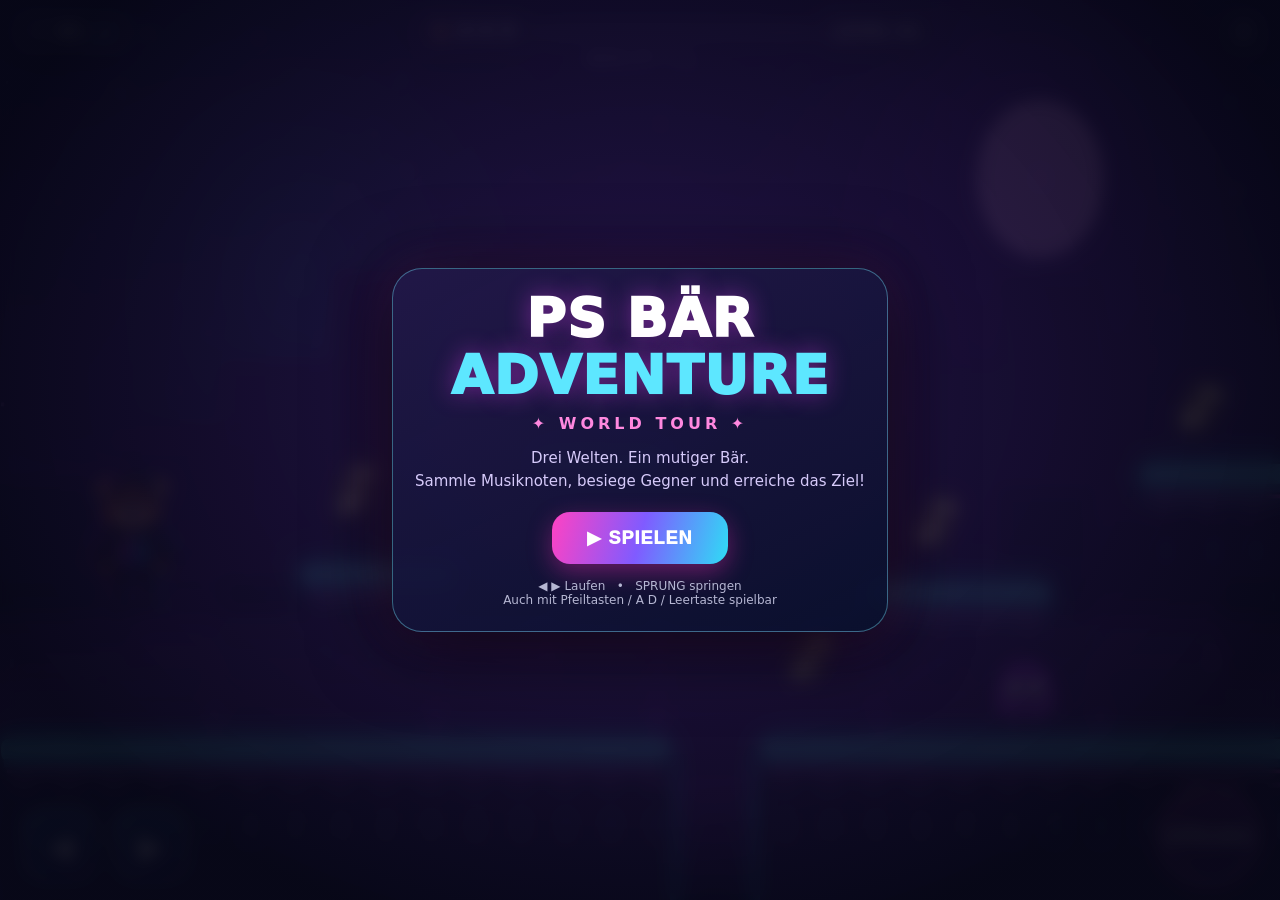
==== commit 2776c32c: "PS BÄR Adventure v2: 3 worlds and animated bear" ====
--- a/index.html
+++ b/index.html
@@ -1,21 +1,58 @@
-<!DOCTYPE html><html lang="de"><head><meta charset="utf-8"><meta name="viewport" content="width=device-width,initial-scale=1,maximum-scale=1,user-scalable=no,viewport-fit=cover"><meta name="theme-color" content="#09071e"><title>PS BÄR ADVENTURE • Neon Run</title><style>
-*{box-sizing:border-box;-webkit-tap-highlight-color:transparent}html,body{width:100%;height:100%;margin:0;overflow:hidden;background:#080618;color:white;font-family:system-ui,Arial;touch-action:none;user-select:none}#game{width:100vw;height:100dvh;display:block;object-fit:cover}#ui{position:fixed;inset:0;pointer-events:none}#top{position:absolute;top:env(safe-area-inset-top,0);left:0;right:0;display:flex;justify-content:space-between;align-items:flex-start;padding:12px 15px;gap:10px} .pill{padding:9px 15px;background:linear-gradient(135deg,#20183de8,#10182fe0);border:1px solid #ffffff35;border-radius:18px;box-shadow:0 7px 30px #0008;backdrop-filter:blur(12px);font-weight:850;letter-spacing:.6px;white-space:nowrap;text-shadow:0 2px 8px #000}.pill small{color:#85e9ff;font-size:11px}#pause{pointer-events:auto;cursor:pointer;font-size:18px;color:white}#controls{position:absolute;bottom:max(15px,env(safe-area-inset-bottom));left:0;right:0;display:flex;justify-content:space-between;padding:0 22px;align-items:flex-end;pointer-events:none}.leftControls{display:flex;gap:12px}.ctrl{pointer-events:auto;touch-action:none;border:2px solid #9cefff85;color:#fff;font-weight:900;font-size:33px;width:78px;height:78px;display:grid;place-items:center;border-radius:25px;background:linear-gradient(160deg,#12d7f94d,#17124cbf);box-shadow:inset 0 2px 13px #ffffff20,0 8px 24px #000b;backdrop-filter:blur(8px);cursor:pointer}.ctrl.on{background:#37e5f28c;transform:scale(.96)}#jump{width:99px;height:99px;border-color:#ff8cf5;background:linear-gradient(160deg,#ff49c362,#35145dcc);font-size:19px;border-radius:50%;box-shadow:0 0 27px #f024a351,0 6px 25px #000b}#overlay{position:absolute;inset:0;display:flex;align-items:center;justify-content:center;padding:20px;pointer-events:auto;background:radial-gradient(ellipse at 50% 42%,#26154bde,#070716ee 78%);backdrop-filter:blur(8px)}#overlay.hidden{display:none}.panel{text-align:center;max-width:540px;padding:22px 22px 24px;border:1px solid #75ecff63;border-radius:30px;background:linear-gradient(155deg,#221849ed,#0a102de8);box-shadow:0 10px 80px #000c,0 0 45px #f13bc125}.logo{font-size:clamp(29px,6vw,54px);font-weight:1000;letter-spacing:1px;line-height:1.05;text-shadow:0 0 25px #ee42ff6b}.logo span{color:#5de7ff}.tag{color:#d6cafa;margin:14px 0 20px;line-height:1.5;font-size:15px}.go{background:linear-gradient(105deg,#ff42c3,#805bff 50%,#2fdcf5);color:white;border:0;padding:15px 35px;border-radius:18px;font-size:18px;font-weight:1000;letter-spacing:1px;box-shadow:0 8px 25px #e72bad66;cursor:pointer}.help{font-size:12px;color:#b6b7d3;margin-top:15px}.rotate{position:absolute;top:48%;left:50%;transform:translate(-50%,-50%);background:#100d27ec;padding:15px 20px;border-radius:20px;text-align:center;display:none}@media (orientation:portrait){.rotate{display:block}#controls{bottom:15px}.ctrl{width:67px;height:67px}#jump{width:77px;height:77px;font-size:15px}.pill{padding:7px 9px;font-size:12px}#top{padding:8px}}@media(max-height:420px){#controls{bottom:7px}.ctrl{height:61px;width:64px;font-size:24px;border-radius:18px}#jump{width:70px;height:70px;font-size:13px}#top{padding:7px}.pill{padding:5px 10px;font-size:12px}}</style></head><body><canvas id="game"></canvas><div id="ui"><div id="top"><div class="pill">🎵 <span id="count">00</span> <small>/ 12</small></div><div class="pill">🐻 <span id="life">♥ ♥ ♥</span></div><div class="pill">LEVEL <span id="level">01</span></div><button class="pill" id="pause">Ⅱ</button></div><div id="controls"><div class="leftControls"><div class="ctrl" id="left">◀</div><div class="ctrl" id="right">▶</div></div><div class="ctrl" id="jump">SPRUNG</div></div><div class="rotate">📱 Querformat empfohlen!<br><small>Im Querformat macht das Spiel mehr Spaß.</small></div><div id="overlay"><div class="panel"><div class="logo">PS BÄR<br><span>ADVENTURE</span></div><div style="color:#ff88df;font-weight:900;letter-spacing:4px;margin-top:10px">✦ NEON RUN ✦</div><div class="tag" id="message">Ein Bär. Eine Neonwelt. Zwölf Musiknoten.<br>Springe über Abgründe, weiche den Gegnern aus und erreiche das Ziel!</div><button class="go" id="start">▶ SPIELEN</button><div class="help">◀ ▶ Laufen &nbsp; • &nbsp; SPRUNG springen<br>Auch mit Pfeiltasten / A D / Leertaste spielbar</div></div></div></div><script>
+<!DOCTYPE html><html lang="de"><head><meta charset="utf-8"><meta name="viewport" content="width=device-width,initial-scale=1,maximum-scale=1,user-scalable=no,viewport-fit=cover"><meta name="theme-color" content="#09071e"><title>PS BÄR ADVENTURE • World Tour</title><style>
+*{box-sizing:border-box;-webkit-tap-highlight-color:transparent}html,body{width:100%;height:100%;margin:0;overflow:hidden;background:#080618;color:white;font-family:system-ui,Arial;touch-action:none;user-select:none}#game{width:100vw;height:100dvh;display:block;object-fit:cover}#ui{position:fixed;inset:0;pointer-events:none}#top{position:absolute;top:env(safe-area-inset-top,0);left:0;right:0;display:flex;justify-content:space-between;align-items:flex-start;padding:12px 15px;gap:10px} .pill{padding:9px 15px;background:linear-gradient(135deg,#20183de8,#10182fe0);border:1px solid #ffffff35;border-radius:18px;box-shadow:0 7px 30px #0008;backdrop-filter:blur(12px);font-weight:850;letter-spacing:.6px;white-space:nowrap;text-shadow:0 2px 8px #000}.pill small{color:#85e9ff;font-size:11px}#pause{pointer-events:auto;cursor:pointer;font-size:18px;color:white}#controls{position:absolute;bottom:max(15px,env(safe-area-inset-bottom));left:0;right:0;display:flex;justify-content:space-between;padding:0 22px;align-items:flex-end;pointer-events:none}.leftControls{display:flex;gap:12px}.ctrl{pointer-events:auto;touch-action:none;border:2px solid #9cefff85;color:#fff;font-weight:900;font-size:33px;width:78px;height:78px;display:grid;place-items:center;border-radius:25px;background:linear-gradient(160deg,#12d7f94d,#17124cbf);box-shadow:inset 0 2px 13px #ffffff20,0 8px 24px #000b;backdrop-filter:blur(8px);cursor:pointer}.ctrl.on{background:#37e5f28c;transform:scale(.96)}#jump{width:99px;height:99px;border-color:#ff8cf5;background:linear-gradient(160deg,#ff49c362,#35145dcc);font-size:19px;border-radius:50%;box-shadow:0 0 27px #f024a351,0 6px 25px #000b}#overlay{position:absolute;inset:0;display:flex;align-items:center;justify-content:center;padding:20px;pointer-events:auto;background:radial-gradient(ellipse at 50% 42%,#26154bde,#070716ee 78%);backdrop-filter:blur(8px)}#overlay.hidden{display:none}.panel{text-align:center;max-width:540px;padding:22px 22px 24px;border:1px solid #75ecff63;border-radius:30px;background:linear-gradient(155deg,#221849ed,#0a102de8);box-shadow:0 10px 80px #000c,0 0 45px #f13bc125}.logo{font-size:clamp(29px,6vw,54px);font-weight:1000;letter-spacing:1px;line-height:1.05;text-shadow:0 0 25px #ee42ff6b}.logo span{color:#5de7ff}.tag{color:#d6cafa;margin:14px 0 20px;line-height:1.5;font-size:15px}.go{background:linear-gradient(105deg,#ff42c3,#805bff 50%,#2fdcf5);color:white;border:0;padding:15px 35px;border-radius:18px;font-size:18px;font-weight:1000;letter-spacing:1px;box-shadow:0 8px 25px #e72bad66;cursor:pointer}.help{font-size:12px;color:#b6b7d3;margin-top:15px}.rotate{position:absolute;top:48%;left:50%;transform:translate(-50%,-50%);background:#100d27ec;padding:15px 20px;border-radius:20px;text-align:center;display:none}@media (orientation:portrait){.rotate{display:block}#controls{bottom:15px}.ctrl{width:67px;height:67px}#jump{width:77px;height:77px;font-size:15px}.pill{padding:7px 9px;font-size:12px}#top{padding:8px}}@media(max-height:420px){#controls{bottom:7px}.ctrl{height:61px;width:64px;font-size:24px;border-radius:18px}#jump{width:70px;height:70px;font-size:13px}#top{padding:7px}.pill{padding:5px 10px;font-size:12px}}</style></head><body><canvas id="game"></canvas><div id="ui"><div id="top"><div class="pill">🎵 <span id="count">00</span> <small id="maxnotes">/ 12</small></div><div class="pill">🐻 <span id="life">♥ ♥ ♥</span></div><div class="pill">LEVEL <span id="level">01</span></div><button class="pill" id="pause">Ⅱ</button></div><div id="controls"><div class="leftControls"><div class="ctrl" id="left">◀</div><div class="ctrl" id="right">▶</div></div><div class="ctrl" id="jump">SPRUNG</div></div><div class="rotate">📱 Querformat empfohlen!<br><small>Im Querformat macht das Spiel mehr Spaß.</small></div><div id="overlay"><div class="panel"><div class="logo">PS BÄR<br><span>ADVENTURE</span></div><div style="color:#ff88df;font-weight:900;letter-spacing:4px;margin-top:10px">✦ WORLD TOUR ✦</div><div class="tag" id="message">Drei Welten. Ein mutiger Bär.<br>Sammle Musiknoten, besiege Gegner und erreiche das Ziel!</div><button class="go" id="start">▶ SPIELEN</button><div class="help">◀ ▶ Laufen &nbsp; • &nbsp; SPRUNG springen<br>Auch mit Pfeiltasten / A D / Leertaste spielbar</div></div></div></div><script>
 'use strict';const SRC='[data-uri]';const img=new Image();img.src=SRC;
-const canvas=document.querySelector('#game'),ctx=canvas.getContext('2d');const $=x=>document.getElementById(x);let W=1280,H=720,s=1,dpr=1,cam=0,last=0,t=0,mode='menu',score=0,lives=3,toast='',toastTimer=0,particles=[],shake=0;const worldW=4100,FLOOR=590;const key={left:false,right:false,jump:false};let justJump=false,justJumpBuffer=0;const player={x:100,y:390,w:65,h:94,vx:0,vy:0,ground:false,coyote:0,inv:0,frame:0,look:1};const platforms=[{x:0,y:FLOOR,w:670,h:170},{x:760,y:FLOOR,w:550,h:170},{x:1400,y:FLOOR,w:400,h:170},{x:1890,y:FLOOR,w:560,h:170},{x:2540,y:FLOOR,w:540,h:170},{x:3170,y:FLOOR,w:930,h:170},{x:300,y:450,w:155,h:24},{x:535,y:360,w:128,h:24},{x:870,y:465,w:180,h:24},{x:1140,y:370,w:150,h:24},{x:1450,y:460,w:175,h:24},{x:1670,y:345,w:140,h:24},{x:2010,y:475,w:165,h:24},{x:2230,y:360,w:150,h:24},{x:2700,y:450,w:170,h:24},{x:2960,y:365,w:175,h:24},{x:3340,y:455,w:200,h:24},{x:3650,y:380,w:160,h:24}];
+const canvas=document.querySelector('#game'),ctx=canvas.getContext('2d');const $=x=>document.getElementById(x);let W=1280,H=720,s=1,dpr=1,cam=0,last=0,t=0,mode='menu',score=0,lives=3,toast='',toastTimer=0,particles=[],shake=0;let worldW=4100;const FLOOR=590;let stage=0;let totalScore=0;const key={left:false,right:false,jump:false};let justJump=false,justJumpBuffer=0;const player={x:100,y:390,w:65,h:94,vx:0,vy:0,ground:false,coyote:0,inv:0,frame:0,look:1};let platforms=[{x:0,y:FLOOR,w:670,h:170},{x:760,y:FLOOR,w:550,h:170},{x:1400,y:FLOOR,w:400,h:170},{x:1890,y:FLOOR,w:560,h:170},{x:2540,y:FLOOR,w:540,h:170},{x:3170,y:FLOOR,w:930,h:170},{x:300,y:450,w:155,h:24},{x:535,y:360,w:128,h:24},{x:870,y:465,w:180,h:24},{x:1140,y:370,w:150,h:24},{x:1450,y:460,w:175,h:24},{x:1670,y:345,w:140,h:24},{x:2010,y:475,w:165,h:24},{x:2230,y:360,w:150,h:24},{x:2700,y:450,w:170,h:24},{x:2960,y:365,w:175,h:24},{x:3340,y:455,w:200,h:24},{x:3650,y:380,w:160,h:24}];
 const spawnNotes=()=>[ [355,398],[590,310],[810,520],[935,414],[1200,320],[1510,409],[1725,297],[2085,425],[2300,310],[2765,396],[3025,316],[3735,327]].map(([x,y])=>({x,y,taken:false}));let notes=spawnNotes();const spawnEnemies=()=>[{x:1025,y:FLOOR-36,a:820,b:1250,dir:-1},{x:1550,y:FLOOR-36,a:1460,b:1760,dir:1},{x:2180,y:FLOOR-36,a:1950,b:2370,dir:1},{x:2780,y:FLOOR-36,a:2620,b:3040,dir:-1},{x:3460,y:FLOOR-36,a:3270,b:3740,dir:1}].map(e=>({...e,alive:true}));let enemies=spawnEnemies();
+const worlds=[
+{name:'NEON CITY',label:'1-1',w:4100,sky:['#080a29','#24104c','#6a1e83'],accent:'#54e8f8',noteX:[355,590,810,935,1200,1510,1725,2085,2300,2765,3025,3735]},
+{name:'CANDY CLOUDS',label:'2-1',w:4300,sky:['#243e99','#be5ed1','#ffbbd5'],accent:'#ffa8e6',noteX:[340,590,835,1060,1290,1540,1845,2070,2415,2785,3115,3800]},
+{name:'MIDNIGHT FOREST',label:'3-1',w:4650,sky:['#031c34','#14525b','#1c7164'],accent:'#87f7ab',noteX:[310,570,830,1045,1300,1590,1830,2190,2470,2850,3390,4260]}];
+const layouts=[
+null,
+[[0,590,580,170],[665,590,515,170],[1270,590,600,170],[1950,590,475,170],[2530,590,690,170],[3320,590,980,170],[260,447,165,23],[475,348,175,23],[760,465,150,23],[1020,350,155,23],[1395,445,145,23],[1650,355,155,23],[2010,457,173,23],[2270,361,160,23],[2780,448,175,23],[3040,348,160,23],[3560,450,178,23],[3835,365,190,23]],
+[[0,590,600,170],[700,590,450,170],[1240,590,640,170],[1975,590,520,170],[2600,590,430,170],[3120,590,700,170],[3920,590,730,170],[250,457,170,23],[490,349,140,23],[825,455,170,23],[1050,355,150,23],[1450,448,140,23],[1680,347,160,23],[2110,450,185,23],[2370,350,165,23],[2780,450,165,23],[2970,345,150,23],[3410,440,190,23],[3730,357,180,23],[4130,445,180,23]]
+];
+function loadStage(n,keepLives=true){stage=n;worldW=worlds[n].w;if(n>0)platforms=layouts[n].map(([x,y,w,h])=>({x,y,w,h}));else platforms=originalPlatforms.map(p=>({...p}));let xs=worlds[n].noteX;notes=xs.map((x,i)=>({x,y:(()=>{let p=platforms.filter(p=>x>p.x+12&&x<p.x+p.w-12&&p.y<590).sort((a,b)=>a.y-b.y)[0];if(p&&i%3!==2)return p.y-47;return 530})(),taken:false}));enemies=platforms.filter(p=>p.y===590&&p.w>400).slice(1,6).map((p,i)=>({x:p.x+Math.min(120,p.w/3),y:FLOOR-36,a:p.x+75,b:p.x+p.w-80,dir:i%2?1:-1,alive:true}));player.x=75;player.y=350;player.vx=0;player.vy=0;player.ground=false;player.coyote=0;player.inv=1.4;cam=0;score=0;particles=[];shake=0;$('level').textContent=String(stage+1).padStart(2,'0');updateHud();}
+const originalPlatforms=platforms.map(p=>({...p}));
 function resize(){dpr=Math.min(devicePixelRatio||1,2);canvas.width=innerWidth*dpr;canvas.height=innerHeight*dpr;canvas.style.width=innerWidth+'px';canvas.style.height=innerHeight+'px';W=1280;H=720;s=Math.max(innerWidth/W,innerHeight/H);ctx.setTransform(canvas.width/W,0,0,canvas.height/H,0,0)}window.addEventListener('resize',resize);resize();
-function reset(){player.x=90;player.y=380;player.vx=0;player.vy=0;player.inv=0;player.ground=false;cam=0;score=0;lives=3;notes=spawnNotes();enemies=spawnEnemies();particles=[];shake=0;updateHud()}function updateHud(){$('count').textContent=String(score).padStart(2,'0');$('life').textContent='♥ '.repeat(Math.max(0,lives))}function overlay(title,msg,btn){$('overlay').classList.remove('hidden');document.querySelector('.logo').innerHTML=title;$('message').innerHTML=msg;$('start').textContent=btn;mode='menu';key.left=key.right=key.jump=false}function begin(){reset();$('overlay').classList.add('hidden');mode='play'}$('start').onclick=begin;$('pause').onclick=()=>{if(mode==='play')overlay('PAUSE<span>!</span>','Bereit für die nächste Runde?','▶ WEITER');else if(mode==='menu'){$('overlay').classList.add('hidden');mode='play'}};
+function reset(){totalScore=0;lives=3;loadStage(0)}function updateHud(){$('count').textContent=String(score).padStart(2,'0');$('life').textContent='♥ '.repeat(Math.max(0,lives))}function overlay(title,msg,btn){$('overlay').classList.remove('hidden');document.querySelector('.logo').innerHTML=title;$('message').innerHTML=msg;$('start').textContent=btn;mode='menu';key.left=key.right=key.jump=false}function begin(){if(mode!=='pause')reset();$('overlay').classList.add('hidden');mode='play'}$('start').onclick=begin;$('pause').onclick=()=>{if(mode==='play'){mode='pause';$('overlay').classList.remove('hidden');document.querySelector('.logo').innerHTML='PAUSE<span>!</span>';$('message').innerHTML='Bereit für die nächste Runde?';$('start').textContent='▶ WEITER'}else if(mode==='pause'){$('overlay').classList.add('hidden');mode='play'}};
 for(const a of ['left','right','jump']){let b=$(a);const set=v=>{key[a]=v;b.classList.toggle('on',v);if(a==='jump'&&v){justJump=true;justJumpBuffer=.16}};b.addEventListener('pointerdown',e=>{e.preventDefault();b.setPointerCapture(e.pointerId);set(true)});for(const ev of ['pointerup','pointercancel','lostpointercapture'])b.addEventListener(ev,e=>{e.preventDefault();set(false)})}addEventListener('keydown',e=>{const k=e.code;if(['ArrowLeft','KeyA','ArrowRight','KeyD','Space','ArrowUp','KeyW'].includes(k))e.preventDefault();if(k==='ArrowLeft'||k==='KeyA')key.left=true;if(k==='ArrowRight'||k==='KeyD')key.right=true;if(['Space','ArrowUp','KeyW'].includes(k)){if(!key.jump){justJump=true;justJumpBuffer=.16}key.jump=true}});addEventListener('keyup',e=>{if(['ArrowLeft','KeyA'].includes(e.code))key.left=false;if(['ArrowRight','KeyD'].includes(e.code))key.right=false;if(['Space','ArrowUp','KeyW'].includes(e.code))key.jump=false});addEventListener('blur',()=>{key.left=key.right=key.jump=false});
-function burst(x,y,color,n=12){for(let i=0;i<n;i++){let a=Math.random()*Math.PI*2,v=80+Math.random()*210;particles.push({x,y,vx:Math.cos(a)*v,vy:Math.sin(a)*v-40,life:.5+Math.random()*.45,max:1,color,r:2+Math.random()*4})}}function hit(){if(player.inv>0)return;lives--;shake=13;burst(player.x+35,player.y+45,'#ff5e9b',22);updateHud();if(lives<=0){overlay('GAME <span>OVER</span>','Keine Leben mehr! Aber unser Bär gibt nicht auf.','↻ NOCHMAL');return}player.x=Math.max(60,Math.floor((player.x-120)/600)*600+50);player.y=200;player.vx=0;player.vy=0;player.inv=2}function finish(){mode='win';overlay('LEVEL <span>GESCHAFFT!</span>','🎉 Du hast <b>'+score+' von 12</b> Musiknoten gesammelt.<br>PS BÄR ist am Ziel!','↻ ERNEUT SPIELEN');burst(player.x,player.y,'#3ffcff',50)}
+function burst(x,y,color,n=12){for(let i=0;i<n;i++){let a=Math.random()*Math.PI*2,v=80+Math.random()*210;particles.push({x,y,vx:Math.cos(a)*v,vy:Math.sin(a)*v-40,life:.5+Math.random()*.45,max:1,color,r:2+Math.random()*4})}}function hit(){if(player.inv>0)return;lives--;shake=13;burst(player.x+35,player.y+45,'#ff5e9b',22);updateHud();if(lives<=0){overlay('GAME <span>OVER</span>','Keine Leben mehr! Aber unser Bär gibt nicht auf.','↻ NOCHMAL');return}player.x=Math.max(60,Math.floor((player.x-120)/600)*600+50);player.y=200;player.vx=0;player.vy=0;player.inv=2}function finish(){totalScore+=score;burst(player.x,player.y,'#3ffcff',45);if(stage<worlds.length-1){let next=stage+1;loadStage(next);toast='WELT '+(next+1)+': '+worlds[next].name;toastTimer=2.8;mode='play';}else{mode='win';overlay('ABENTEUER <span>GESCHAFFT!</span>','🎉 Alle 3 Welten geschafft!<br>Du hast insgesamt <b>'+totalScore+' Musiknoten</b> gesammelt.','↻ NEU STARTEN')}}
 function step(dt){t+=dt;if(toastTimer>0)toastTimer-=dt;if(mode!=='play')return;player.inv=Math.max(0,player.inv-dt);justJumpBuffer=Math.max(0,justJumpBuffer-dt);player.coyote=Math.max(0,player.coyote-dt);const acc=key.left||key.right?2450:2900;if(key.left&&!key.right){player.vx=Math.max(-370,player.vx-acc*dt);player.look=-1}else if(key.right&&!key.left){player.vx=Math.min(370,player.vx+acc*dt);player.look=1}else{const friction=2200*dt;player.vx=Math.abs(player.vx)<=friction?0:player.vx-Math.sign(player.vx)*friction}if(justJumpBuffer>0&&(player.ground||player.coyote>0)){player.vy=-820;player.ground=false;player.coyote=0;justJumpBuffer=0;burst(player.x+33,player.y+90,'#90dfff',6)}if(!key.jump&&player.vy < -250)player.vy+=2100*dt;
 let oldY=player.y;player.vy=Math.min(1250,player.vy+2100*dt);player.x=Math.max(0,Math.min(worldW-player.w,player.x+player.vx*dt));player.y+=player.vy*dt;let grounded=false;for(const p of platforms){if(player.x+player.w-13>p.x&&player.x+13<p.x+p.w&&player.vy>=0&&oldY+player.h<=p.y+15&&player.y+player.h>=p.y){player.y=p.y-player.h;player.vy=0;grounded=true;break}}if(player.ground&&!grounded)player.coyote=.105;player.ground=grounded;if(player.y>800){hit();if(mode!=='play')return}player.frame+=dt*(Math.abs(player.vx)/40);cam+=(Math.max(0,Math.min(worldW-W,player.x-320))-cam)*Math.min(1,dt*7);
 for(const note of notes){if(note.taken)continue;if(Math.abs(player.x+33-note.x)<45&&Math.abs(player.y+45-note.y)<58){note.taken=true;score++;burst(note.x,note.y,'#ffdc65',17);updateHud()}}for(const e of enemies){if(!e.alive)continue;e.x+=e.dir*75*dt;if(e.x<e.a||e.x>e.b)e.dir*=-1;if(player.x+player.w-14>e.x-25&&player.x+14<e.x+25&&player.y+player.h>e.y-27&&player.y<e.y+32){if(player.vy>120&&oldY+player.h<e.y+8){e.alive=false;player.vy=-550;burst(e.x,e.y,'#f56df7',20)}else hit()}}if(player.x>worldW-165)finish();for(const p of particles){p.x+=p.vx*dt;p.y+=p.vy*dt;p.vy+=360*dt;p.life-=dt}particles=particles.filter(p=>p.life>0);shake*=Math.pow(.005,dt)}
-function roundRect(x,y,w,h,r,color){ctx.fillStyle=color;ctx.beginPath();ctx.roundRect(x,y,w,h,r);ctx.fill()}function glow(x,y,r,color){let g=ctx.createRadialGradient(x,y,0,x,y,r);g.addColorStop(0,color);g.addColorStop(1,'transparent');ctx.fillStyle=g;ctx.fillRect(x-r,y-r,r*2,r*2)}function background(){let gr=ctx.createLinearGradient(0,0,0,H);gr.addColorStop(0,'#080a29');gr.addColorStop(.5,'#24104c');gr.addColorStop(1,'#6a1e83');ctx.fillStyle=gr;ctx.fillRect(0,0,W,H);glow(1025,130,340,'#7121cc90');glow(300,220,320,'#16c6e748');ctx.fillStyle='#f6aeff';ctx.beginPath();ctx.arc(1040-cam*.025,143,63,0,Math.PI*2);ctx.fill();glow(1040-cam*.025,143,107,'#e167ff52');for(let i=0;i<90;i++){let x=(i*371.33+36-cam*(.045+i%3*.008))%1400;if(x<0)x+=1400;let y=20+(i*113)%330;ctx.globalAlpha=.25+(Math.sin(t*1.8+i)*.18+.18);ctx.fillStyle=i%3===0?'#8dedff':'#f6afff';ctx.fillRect(x,y,2+(i%3),2+(i%3))}ctx.globalAlpha=1;for(let layer=0;layer<3;layer++){const fac=[.10,.20,.34][layer],base=[515,568,621][layer];ctx.fillStyle=['#25144a','#211044','#140f35'][layer];for(let i=-2;i<45;i++){let w=75+(i*37+layer*29)%75,h=80+(i*73+layer*77)%220;let x=i*111-cam*fac;ctx.fillRect(x,base-h,w,h);if(layer>0){ctx.fillStyle=layer===1?'#51357a':'#2b487b';for(let a=10;a<w-8;a+=20)for(let b=10;b<h-7;b+=26)if((a*5+b+i*17)%5<3)ctx.fillRect(x+a,base-h+b,4,7);ctx.fillStyle=['#25144a','#211044','#140f35'][layer]}}}let g=ctx.createLinearGradient(0,490,0,720);g.addColorStop(0,'#ac39ea22');g.addColorStop(1,'#050b28');ctx.fillStyle=g;ctx.fillRect(0,490,1280,230);for(let i=0;i<24;i++){let x=((i*190-cam*.6)%1500+1500)%1500;glow(x,650+(i%4)*17,23,i%2?'#ed4bdc5f':'#35cafe55')}}
+function roundRect(x,y,w,h,r,color){ctx.fillStyle=color;ctx.beginPath();ctx.roundRect(x,y,w,h,r);ctx.fill()}function glow(x,y,r,color){let g=ctx.createRadialGradient(x,y,0,x,y,r);g.addColorStop(0,color);g.addColorStop(1,'transparent');ctx.fillStyle=g;ctx.fillRect(x-r,y-r,r*2,r*2)}function background(){let gr=ctx.createLinearGradient(0,0,0,H);gr.addColorStop(0,worlds[stage].sky[0]);gr.addColorStop(.5,worlds[stage].sky[1]);gr.addColorStop(1,worlds[stage].sky[2]);ctx.fillStyle=gr;ctx.fillRect(0,0,W,H);glow(1025,130,340,'#7121cc90');glow(300,220,320,'#16c6e748');ctx.fillStyle='#f6aeff';ctx.beginPath();ctx.arc(1040-cam*.025,143,63,0,Math.PI*2);ctx.fill();glow(1040-cam*.025,143,107,'#e167ff52');for(let i=0;i<90;i++){let x=(i*371.33+36-cam*(.045+i%3*.008))%1400;if(x<0)x+=1400;let y=20+(i*113)%330;ctx.globalAlpha=.25+(Math.sin(t*1.8+i)*.18+.18);ctx.fillStyle=i%3===0?'#8dedff':'#f6afff';ctx.fillRect(x,y,2+(i%3),2+(i%3))}ctx.globalAlpha=1;for(let layer=0;layer<3;layer++){const fac=[.10,.20,.34][layer],base=[515,568,621][layer];ctx.fillStyle=['#25144a','#211044','#140f35'][layer];for(let i=-2;i<45;i++){let w=75+(i*37+layer*29)%75,h=80+(i*73+layer*77)%220;let x=i*111-cam*fac;ctx.fillRect(x,base-h,w,h);if(layer>0){ctx.fillStyle=layer===1?'#51357a':'#2b487b';for(let a=10;a<w-8;a+=20)for(let b=10;b<h-7;b+=26)if((a*5+b+i*17)%5<3)ctx.fillRect(x+a,base-h+b,4,7);ctx.fillStyle=['#25144a','#211044','#140f35'][layer]}}}let g=ctx.createLinearGradient(0,490,0,720);g.addColorStop(0,'#ac39ea22');g.addColorStop(1,'#050b28');ctx.fillStyle=g;ctx.fillRect(0,490,1280,230);for(let i=0;i<24;i++){let x=((i*190-cam*.6)%1500+1500)%1500;glow(x,650+(i%4)*17,23,i%2?'#ed4bdc5f':'#35cafe55')}}
 function platform(p){const x=p.x-cam;if(x>W+50||x+p.w< -50)return;ctx.shadowBlur=24;ctx.shadowColor='#13dfff';roundRect(x,p.y,p.w,p.h,10,'#161a3d');ctx.shadowBlur=0;roundRect(x+1,p.y+1,p.w-2,18,7,'#55daed');roundRect(x+4,p.y+17,p.w-8,7,2,'#246b9f');roundRect(x+3,p.y+27,p.w-6,p.h-27,6,'#181638');for(let k=13;k<p.w-15;k+=45){roundRect(x+k,p.y+36,22,4,2,'#6a3882');roundRect(x+k+9,p.y+60,8,21,3,'#242f67')}ctx.strokeStyle='#f454d3';ctx.lineWidth=3;ctx.beginPath();ctx.moveTo(x+7,p.y+27);ctx.lineTo(x+p.w-7,p.y+27);ctx.stroke();for(let i=0;i<p.w;i+=90){glow(x+i+20,p.y+10,27,'#40eaff22')}}
 function noteIcon(x,y,scale=1){ctx.save();ctx.translate(x,y);ctx.scale(scale,scale);ctx.rotate(Math.sin(t*3+x)*.13);glow(0,0,33,'#ffd350aa');ctx.shadowBlur=20;ctx.shadowColor='#ffd65b';ctx.fillStyle='#fff09b';ctx.beginPath();ctx.ellipse(-8,11,11,8,-.4,0,Math.PI*2);ctx.fill();ctx.fillRect(0,-19,6,29);ctx.beginPath();ctx.moveTo(4,-20);ctx.lineTo(22,-16);ctx.lineTo(22,-7);ctx.lineTo(4,-12);ctx.closePath();ctx.fill();ctx.shadowBlur=0;ctx.restore()}
 function enemy(e){if(!e.alive)return;const x=e.x-cam,y=e.y+Math.sin(t*4+e.x)*3;glow(x,y,40,'#f33fff55');ctx.save();ctx.translate(x,y);ctx.fillStyle='#af31e0';ctx.beginPath();ctx.ellipse(0,0,30,28,0,Math.PI,Math.PI*2);ctx.lineTo(30,18);for(let i=0;i<5;i++)ctx.quadraticCurveTo(23-i*12,8+(i%2)*14,18-i*12,19);ctx.closePath();ctx.fill();ctx.fillStyle='white';ctx.beginPath();ctx.ellipse(-10,-4,7,9,0,0,Math.PI*2);ctx.ellipse(11,-4,7,9,0,0,Math.PI*2);ctx.fill();ctx.fillStyle='#17052e';ctx.fillRect(-9,-3,4,7);ctx.fillRect(9,-3,4,7);ctx.restore()}
-function bear(){const x=player.x-cam,y=player.y;ctx.save();ctx.translate(x+player.w/2,y+player.h);if(player.inv>0&&Math.sin(t*28)>0){ctx.globalAlpha=.45}ctx.scale(player.look,1);const walk=player.ground?Math.sin(player.frame)*Math.min(1,Math.abs(player.vx)/180):0;const lean=Math.max(-.10,Math.min(.10,player.vx/3300));ctx.rotate(lean);const bob=player.ground?Math.abs(Math.sin(player.frame))*2:0;ctx.translate(0,-bob);glow(0,-5,37,'#39c5fd45');ctx.fillStyle='#05071a70';ctx.beginPath();ctx.ellipse(0,0,36,8,0,0,Math.PI*2);ctx.fill();if(img.complete&&img.naturalWidth){ctx.drawImage(img,-44,-107+(player.ground?walk*2: -4),88,110)}else{roundRect(-32,-95,64,88,22,'#a9572e');roundRect(-30,-45,60,37,10,'#11162d')}ctx.restore()}
+function bear(){
+ const x=player.x-cam,y=player.y;let speed=Math.min(1,Math.abs(player.vx)/280);
+ let run=Math.sin(player.frame*1.25),rise=player.ground?Math.abs(run)*3.2*speed:0;
+ const air=!player.ground,landStretch=player.ground&&player.vy===0?1:1;
+ ctx.save();ctx.translate(x+player.w/2,y+player.h);if(player.inv>0&&Math.sin(t*27)>0)ctx.globalAlpha=.5;
+ // dynamic floor shadow contracts with jumping
+ ctx.fillStyle='#05051a95';ctx.beginPath();ctx.ellipse(0,3,35*(air?.55:1),7*(air?.6:1),0,0,Math.PI*2);ctx.fill();
+ ctx.scale(player.look,1);ctx.rotate(Math.max(-.1,Math.min(.1,player.vx/3400)));
+ ctx.translate(0,-rise+(air?Math.min(5,player.vy/180):0));
+ // living walk cycle: feet and torso react independently, springy pose during jumps
+ const breath=Math.sin(t*2.8)*.012;
+ const squash=air?(player.vy<0?1.055:.985):(1-.034*speed*Math.abs(run)+breath);
+ const widen=air?(player.vy<0?.95:1.045):(1+.045*speed*Math.abs(run)-breath);
+ ctx.scale(widen,squash);
+ glow(0,-42,52,'#40d4ff24');
+ if(img.complete&&img.naturalWidth){
+   const sw=img.naturalWidth,sh=img.naturalHeight;
+   // draw legs independently using lower portion of sprite
+   const legStart=Math.round(sh*.71), legH=sh-legStart,half=Math.floor(sw/2);
+   const swing=air?(player.vy<0?9:-5):run*10*speed;
+   ctx.save();ctx.translate(-23,-32);ctx.rotate((swing*Math.PI)/180);ctx.drawImage(img,0,legStart,half,legH,-21,-2,44,36);ctx.restore();
+   ctx.save();ctx.translate(18,-32);ctx.rotate((-swing*Math.PI)/180);ctx.drawImage(img,half,legStart,sw-half,legH,-20,-2,44,36);ctx.restore();
+   // upper sprite: gentle head nod and side lean, eyes and expression preserved
+   ctx.save();ctx.translate(0,-34);ctx.rotate((air?-.025:run*.028*speed));ctx.drawImage(img,0,0,sw,legStart,-44,-75,88,82);ctx.restore();
+ }else{roundRect(-30,-98,60,88,20,'#aa6a32')}
+ ctx.restore();
+}
 function finishGate(){let x=worldW-140-cam;glow(x,450,115,'#ff49e94a');ctx.shadowColor='#fb49ff';ctx.shadowBlur=19;roundRect(x-18,430,16,162,7,'#ff50d4');ctx.shadowColor='#3bf1ff';roundRect(x+67,430,16,162,7,'#3bf1ff');roundRect(x-18,422,101,15,6,'#fff');ctx.shadowBlur=0;roundRect(x-6,461,78,69,13,'#28144f');ctx.fillStyle='#ffccf7';ctx.font='bold 19px system-ui';ctx.textAlign='center';ctx.fillText('ZIEL',x+32,503)}
-function draw(){ctx.setTransform(canvas.width/W,0,0,canvas.height/H,0,0);ctx.clearRect(0,0,W,H);ctx.save();if(shake>.2)ctx.translate((Math.random()-.5)*shake,(Math.random()-.5)*shake);background();for(const p of platforms)platform(p);for(const n of notes)if(!n.taken)noteIcon(n.x-cam,n.y+Math.sin(t*4+n.x)*6,.94);for(const e of enemies)enemy(e);finishGate();bear();for(const p of particles){ctx.globalAlpha=Math.max(0,p.life);glow(p.x-cam,p.y,12,p.color);ctx.fillStyle=p.color;ctx.beginPath();ctx.arc(p.x-cam,p.y,p.r,0,Math.PI*2);ctx.fill()}ctx.globalAlpha=1;ctx.restore();const progress=Math.max(0,Math.min(1,player.x/(worldW-180)));roundRect(448,21,385,10,5,'#ffffff25');roundRect(448,21,385*progress,10,5,'#51d7fa');ctx.font='13px system-ui';ctx.fillStyle='#ffffffb5';ctx.textAlign='center';ctx.fillText('NEON CITY • 1-1',640,51)}
+function draw(){ctx.setTransform(canvas.width/W,0,0,canvas.height/H,0,0);ctx.clearRect(0,0,W,H);ctx.save();if(shake>.2)ctx.translate((Math.random()-.5)*shake,(Math.random()-.5)*shake);background();for(const p of platforms)platform(p);for(const n of notes)if(!n.taken)noteIcon(n.x-cam,n.y+Math.sin(t*4+n.x)*6,.94);for(const e of enemies)enemy(e);finishGate();bear();for(const p of particles){ctx.globalAlpha=Math.max(0,p.life);glow(p.x-cam,p.y,12,p.color);ctx.fillStyle=p.color;ctx.beginPath();ctx.arc(p.x-cam,p.y,p.r,0,Math.PI*2);ctx.fill()}ctx.globalAlpha=1;ctx.restore();const progress=Math.max(0,Math.min(1,player.x/(worldW-180)));roundRect(448,21,385,10,5,'#ffffff25');roundRect(448,21,385*progress,10,5,'#51d7fa');ctx.font='13px system-ui';ctx.fillStyle='#ffffffb5';ctx.textAlign='center';ctx.fillText(worlds[stage].name+' • '+worlds[stage].label,640,51);if(toastTimer>0){ctx.textAlign='center';ctx.font='900 35px system-ui';ctx.shadowBlur=18;ctx.shadowColor='#0cf';ctx.fillStyle='white';ctx.fillText(toast,640,155);ctx.shadowBlur=0}}
 function frame(ms){let dt=Math.min(.034,(ms-last)/1000||.016);last=ms;step(dt);draw();requestAnimationFrame(frame)}requestAnimationFrame(frame);
 </script></body></html>
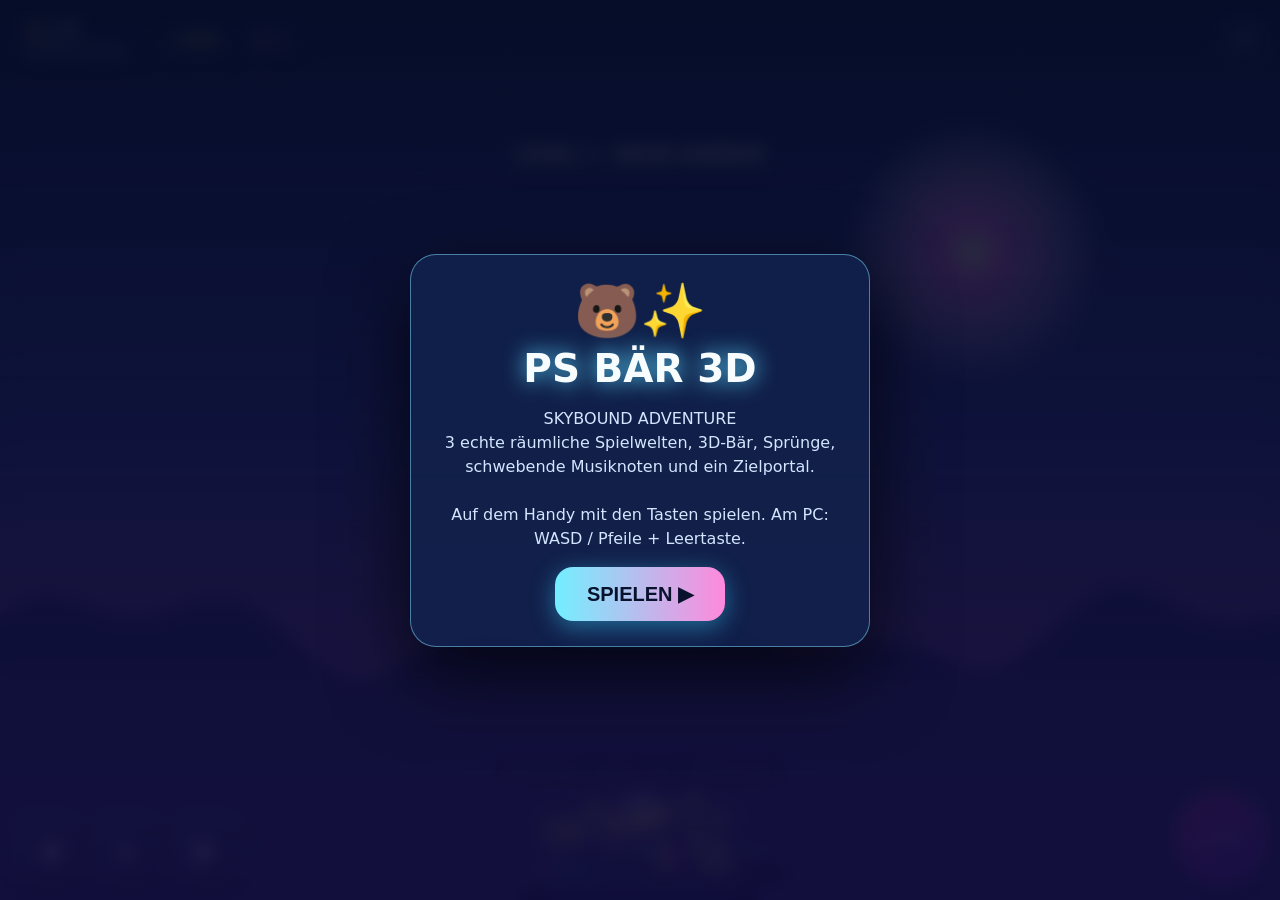
==== commit 96847803: "Add PS BÄR 3D Skybound Adventure playable prototype" ====
--- a/index.html
+++ b/index.html
@@ -1,58 +1,23 @@
-<!DOCTYPE html><html lang="de"><head><meta charset="utf-8"><meta name="viewport" content="width=device-width,initial-scale=1,maximum-scale=1,user-scalable=no,viewport-fit=cover"><meta name="theme-color" content="#09071e"><title>PS BÄR ADVENTURE • World Tour</title><style>
-*{box-sizing:border-box;-webkit-tap-highlight-color:transparent}html,body{width:100%;height:100%;margin:0;overflow:hidden;background:#080618;color:white;font-family:system-ui,Arial;touch-action:none;user-select:none}#game{width:100vw;height:100dvh;display:block;object-fit:cover}#ui{position:fixed;inset:0;pointer-events:none}#top{position:absolute;top:env(safe-area-inset-top,0);left:0;right:0;display:flex;justify-content:space-between;align-items:flex-start;padding:12px 15px;gap:10px} .pill{padding:9px 15px;background:linear-gradient(135deg,#20183de8,#10182fe0);border:1px solid #ffffff35;border-radius:18px;box-shadow:0 7px 30px #0008;backdrop-filter:blur(12px);font-weight:850;letter-spacing:.6px;white-space:nowrap;text-shadow:0 2px 8px #000}.pill small{color:#85e9ff;font-size:11px}#pause{pointer-events:auto;cursor:pointer;font-size:18px;color:white}#controls{position:absolute;bottom:max(15px,env(safe-area-inset-bottom));left:0;right:0;display:flex;justify-content:space-between;padding:0 22px;align-items:flex-end;pointer-events:none}.leftControls{display:flex;gap:12px}.ctrl{pointer-events:auto;touch-action:none;border:2px solid #9cefff85;color:#fff;font-weight:900;font-size:33px;width:78px;height:78px;display:grid;place-items:center;border-radius:25px;background:linear-gradient(160deg,#12d7f94d,#17124cbf);box-shadow:inset 0 2px 13px #ffffff20,0 8px 24px #000b;backdrop-filter:blur(8px);cursor:pointer}.ctrl.on{background:#37e5f28c;transform:scale(.96)}#jump{width:99px;height:99px;border-color:#ff8cf5;background:linear-gradient(160deg,#ff49c362,#35145dcc);font-size:19px;border-radius:50%;box-shadow:0 0 27px #f024a351,0 6px 25px #000b}#overlay{position:absolute;inset:0;display:flex;align-items:center;justify-content:center;padding:20px;pointer-events:auto;background:radial-gradient(ellipse at 50% 42%,#26154bde,#070716ee 78%);backdrop-filter:blur(8px)}#overlay.hidden{display:none}.panel{text-align:center;max-width:540px;padding:22px 22px 24px;border:1px solid #75ecff63;border-radius:30px;background:linear-gradient(155deg,#221849ed,#0a102de8);box-shadow:0 10px 80px #000c,0 0 45px #f13bc125}.logo{font-size:clamp(29px,6vw,54px);font-weight:1000;letter-spacing:1px;line-height:1.05;text-shadow:0 0 25px #ee42ff6b}.logo span{color:#5de7ff}.tag{color:#d6cafa;margin:14px 0 20px;line-height:1.5;font-size:15px}.go{background:linear-gradient(105deg,#ff42c3,#805bff 50%,#2fdcf5);color:white;border:0;padding:15px 35px;border-radius:18px;font-size:18px;font-weight:1000;letter-spacing:1px;box-shadow:0 8px 25px #e72bad66;cursor:pointer}.help{font-size:12px;color:#b6b7d3;margin-top:15px}.rotate{position:absolute;top:48%;left:50%;transform:translate(-50%,-50%);background:#100d27ec;padding:15px 20px;border-radius:20px;text-align:center;display:none}@media (orientation:portrait){.rotate{display:block}#controls{bottom:15px}.ctrl{width:67px;height:67px}#jump{width:77px;height:77px;font-size:15px}.pill{padding:7px 9px;font-size:12px}#top{padding:8px}}@media(max-height:420px){#controls{bottom:7px}.ctrl{height:61px;width:64px;font-size:24px;border-radius:18px}#jump{width:70px;height:70px;font-size:13px}#top{padding:7px}.pill{padding:5px 10px;font-size:12px}}</style></head><body><canvas id="game"></canvas><div id="ui"><div id="top"><div class="pill">🎵 <span id="count">00</span> <small id="maxnotes">/ 12</small></div><div class="pill">🐻 <span id="life">♥ ♥ ♥</span></div><div class="pill">LEVEL <span id="level">01</span></div><button class="pill" id="pause">Ⅱ</button></div><div id="controls"><div class="leftControls"><div class="ctrl" id="left">◀</div><div class="ctrl" id="right">▶</div></div><div class="ctrl" id="jump">SPRUNG</div></div><div class="rotate">📱 Querformat empfohlen!<br><small>Im Querformat macht das Spiel mehr Spaß.</small></div><div id="overlay"><div class="panel"><div class="logo">PS BÄR<br><span>ADVENTURE</span></div><div style="color:#ff88df;font-weight:900;letter-spacing:4px;margin-top:10px">✦ WORLD TOUR ✦</div><div class="tag" id="message">Drei Welten. Ein mutiger Bär.<br>Sammle Musiknoten, besiege Gegner und erreiche das Ziel!</div><button class="go" id="start">▶ SPIELEN</button><div class="help">◀ ▶ Laufen &nbsp; • &nbsp; SPRUNG springen<br>Auch mit Pfeiltasten / A D / Leertaste spielbar</div></div></div></div><script>
-'use strict';const SRC='[data-uri]';const img=new Image();img.src=SRC;
-const canvas=document.querySelector('#game'),ctx=canvas.getContext('2d');const $=x=>document.getElementById(x);let W=1280,H=720,s=1,dpr=1,cam=0,last=0,t=0,mode='menu',score=0,lives=3,toast='',toastTimer=0,particles=[],shake=0;let worldW=4100;const FLOOR=590;let stage=0;let totalScore=0;const key={left:false,right:false,jump:false};let justJump=false,justJumpBuffer=0;const player={x:100,y:390,w:65,h:94,vx:0,vy:0,ground:false,coyote:0,inv:0,frame:0,look:1};let platforms=[{x:0,y:FLOOR,w:670,h:170},{x:760,y:FLOOR,w:550,h:170},{x:1400,y:FLOOR,w:400,h:170},{x:1890,y:FLOOR,w:560,h:170},{x:2540,y:FLOOR,w:540,h:170},{x:3170,y:FLOOR,w:930,h:170},{x:300,y:450,w:155,h:24},{x:535,y:360,w:128,h:24},{x:870,y:465,w:180,h:24},{x:1140,y:370,w:150,h:24},{x:1450,y:460,w:175,h:24},{x:1670,y:345,w:140,h:24},{x:2010,y:475,w:165,h:24},{x:2230,y:360,w:150,h:24},{x:2700,y:450,w:170,h:24},{x:2960,y:365,w:175,h:24},{x:3340,y:455,w:200,h:24},{x:3650,y:380,w:160,h:24}];
-const spawnNotes=()=>[ [355,398],[590,310],[810,520],[935,414],[1200,320],[1510,409],[1725,297],[2085,425],[2300,310],[2765,396],[3025,316],[3735,327]].map(([x,y])=>({x,y,taken:false}));let notes=spawnNotes();const spawnEnemies=()=>[{x:1025,y:FLOOR-36,a:820,b:1250,dir:-1},{x:1550,y:FLOOR-36,a:1460,b:1760,dir:1},{x:2180,y:FLOOR-36,a:1950,b:2370,dir:1},{x:2780,y:FLOOR-36,a:2620,b:3040,dir:-1},{x:3460,y:FLOOR-36,a:3270,b:3740,dir:1}].map(e=>({...e,alive:true}));let enemies=spawnEnemies();
-const worlds=[
-{name:'NEON CITY',label:'1-1',w:4100,sky:['#080a29','#24104c','#6a1e83'],accent:'#54e8f8',noteX:[355,590,810,935,1200,1510,1725,2085,2300,2765,3025,3735]},
-{name:'CANDY CLOUDS',label:'2-1',w:4300,sky:['#243e99','#be5ed1','#ffbbd5'],accent:'#ffa8e6',noteX:[340,590,835,1060,1290,1540,1845,2070,2415,2785,3115,3800]},
-{name:'MIDNIGHT FOREST',label:'3-1',w:4650,sky:['#031c34','#14525b','#1c7164'],accent:'#87f7ab',noteX:[310,570,830,1045,1300,1590,1830,2190,2470,2850,3390,4260]}];
-const layouts=[
-null,
-[[0,590,580,170],[665,590,515,170],[1270,590,600,170],[1950,590,475,170],[2530,590,690,170],[3320,590,980,170],[260,447,165,23],[475,348,175,23],[760,465,150,23],[1020,350,155,23],[1395,445,145,23],[1650,355,155,23],[2010,457,173,23],[2270,361,160,23],[2780,448,175,23],[3040,348,160,23],[3560,450,178,23],[3835,365,190,23]],
-[[0,590,600,170],[700,590,450,170],[1240,590,640,170],[1975,590,520,170],[2600,590,430,170],[3120,590,700,170],[3920,590,730,170],[250,457,170,23],[490,349,140,23],[825,455,170,23],[1050,355,150,23],[1450,448,140,23],[1680,347,160,23],[2110,450,185,23],[2370,350,165,23],[2780,450,165,23],[2970,345,150,23],[3410,440,190,23],[3730,357,180,23],[4130,445,180,23]]
-];
-function loadStage(n,keepLives=true){stage=n;worldW=worlds[n].w;if(n>0)platforms=layouts[n].map(([x,y,w,h])=>({x,y,w,h}));else platforms=originalPlatforms.map(p=>({...p}));let xs=worlds[n].noteX;notes=xs.map((x,i)=>({x,y:(()=>{let p=platforms.filter(p=>x>p.x+12&&x<p.x+p.w-12&&p.y<590).sort((a,b)=>a.y-b.y)[0];if(p&&i%3!==2)return p.y-47;return 530})(),taken:false}));enemies=platforms.filter(p=>p.y===590&&p.w>400).slice(1,6).map((p,i)=>({x:p.x+Math.min(120,p.w/3),y:FLOOR-36,a:p.x+75,b:p.x+p.w-80,dir:i%2?1:-1,alive:true}));player.x=75;player.y=350;player.vx=0;player.vy=0;player.ground=false;player.coyote=0;player.inv=1.4;cam=0;score=0;particles=[];shake=0;$('level').textContent=String(stage+1).padStart(2,'0');updateHud();}
-const originalPlatforms=platforms.map(p=>({...p}));
-function resize(){dpr=Math.min(devicePixelRatio||1,2);canvas.width=innerWidth*dpr;canvas.height=innerHeight*dpr;canvas.style.width=innerWidth+'px';canvas.style.height=innerHeight+'px';W=1280;H=720;s=Math.max(innerWidth/W,innerHeight/H);ctx.setTransform(canvas.width/W,0,0,canvas.height/H,0,0)}window.addEventListener('resize',resize);resize();
-function reset(){totalScore=0;lives=3;loadStage(0)}function updateHud(){$('count').textContent=String(score).padStart(2,'0');$('life').textContent='♥ '.repeat(Math.max(0,lives))}function overlay(title,msg,btn){$('overlay').classList.remove('hidden');document.querySelector('.logo').innerHTML=title;$('message').innerHTML=msg;$('start').textContent=btn;mode='menu';key.left=key.right=key.jump=false}function begin(){if(mode!=='pause')reset();$('overlay').classList.add('hidden');mode='play'}$('start').onclick=begin;$('pause').onclick=()=>{if(mode==='play'){mode='pause';$('overlay').classList.remove('hidden');document.querySelector('.logo').innerHTML='PAUSE<span>!</span>';$('message').innerHTML='Bereit für die nächste Runde?';$('start').textContent='▶ WEITER'}else if(mode==='pause'){$('overlay').classList.add('hidden');mode='play'}};
-for(const a of ['left','right','jump']){let b=$(a);const set=v=>{key[a]=v;b.classList.toggle('on',v);if(a==='jump'&&v){justJump=true;justJumpBuffer=.16}};b.addEventListener('pointerdown',e=>{e.preventDefault();b.setPointerCapture(e.pointerId);set(true)});for(const ev of ['pointerup','pointercancel','lostpointercapture'])b.addEventListener(ev,e=>{e.preventDefault();set(false)})}addEventListener('keydown',e=>{const k=e.code;if(['ArrowLeft','KeyA','ArrowRight','KeyD','Space','ArrowUp','KeyW'].includes(k))e.preventDefault();if(k==='ArrowLeft'||k==='KeyA')key.left=true;if(k==='ArrowRight'||k==='KeyD')key.right=true;if(['Space','ArrowUp','KeyW'].includes(k)){if(!key.jump){justJump=true;justJumpBuffer=.16}key.jump=true}});addEventListener('keyup',e=>{if(['ArrowLeft','KeyA'].includes(e.code))key.left=false;if(['ArrowRight','KeyD'].includes(e.code))key.right=false;if(['Space','ArrowUp','KeyW'].includes(e.code))key.jump=false});addEventListener('blur',()=>{key.left=key.right=key.jump=false});
-function burst(x,y,color,n=12){for(let i=0;i<n;i++){let a=Math.random()*Math.PI*2,v=80+Math.random()*210;particles.push({x,y,vx:Math.cos(a)*v,vy:Math.sin(a)*v-40,life:.5+Math.random()*.45,max:1,color,r:2+Math.random()*4})}}function hit(){if(player.inv>0)return;lives--;shake=13;burst(player.x+35,player.y+45,'#ff5e9b',22);updateHud();if(lives<=0){overlay('GAME <span>OVER</span>','Keine Leben mehr! Aber unser Bär gibt nicht auf.','↻ NOCHMAL');return}player.x=Math.max(60,Math.floor((player.x-120)/600)*600+50);player.y=200;player.vx=0;player.vy=0;player.inv=2}function finish(){totalScore+=score;burst(player.x,player.y,'#3ffcff',45);if(stage<worlds.length-1){let next=stage+1;loadStage(next);toast='WELT '+(next+1)+': '+worlds[next].name;toastTimer=2.8;mode='play';}else{mode='win';overlay('ABENTEUER <span>GESCHAFFT!</span>','🎉 Alle 3 Welten geschafft!<br>Du hast insgesamt <b>'+totalScore+' Musiknoten</b> gesammelt.','↻ NEU STARTEN')}}
-function step(dt){t+=dt;if(toastTimer>0)toastTimer-=dt;if(mode!=='play')return;player.inv=Math.max(0,player.inv-dt);justJumpBuffer=Math.max(0,justJumpBuffer-dt);player.coyote=Math.max(0,player.coyote-dt);const acc=key.left||key.right?2450:2900;if(key.left&&!key.right){player.vx=Math.max(-370,player.vx-acc*dt);player.look=-1}else if(key.right&&!key.left){player.vx=Math.min(370,player.vx+acc*dt);player.look=1}else{const friction=2200*dt;player.vx=Math.abs(player.vx)<=friction?0:player.vx-Math.sign(player.vx)*friction}if(justJumpBuffer>0&&(player.ground||player.coyote>0)){player.vy=-820;player.ground=false;player.coyote=0;justJumpBuffer=0;burst(player.x+33,player.y+90,'#90dfff',6)}if(!key.jump&&player.vy < -250)player.vy+=2100*dt;
-let oldY=player.y;player.vy=Math.min(1250,player.vy+2100*dt);player.x=Math.max(0,Math.min(worldW-player.w,player.x+player.vx*dt));player.y+=player.vy*dt;let grounded=false;for(const p of platforms){if(player.x+player.w-13>p.x&&player.x+13<p.x+p.w&&player.vy>=0&&oldY+player.h<=p.y+15&&player.y+player.h>=p.y){player.y=p.y-player.h;player.vy=0;grounded=true;break}}if(player.ground&&!grounded)player.coyote=.105;player.ground=grounded;if(player.y>800){hit();if(mode!=='play')return}player.frame+=dt*(Math.abs(player.vx)/40);cam+=(Math.max(0,Math.min(worldW-W,player.x-320))-cam)*Math.min(1,dt*7);
-for(const note of notes){if(note.taken)continue;if(Math.abs(player.x+33-note.x)<45&&Math.abs(player.y+45-note.y)<58){note.taken=true;score++;burst(note.x,note.y,'#ffdc65',17);updateHud()}}for(const e of enemies){if(!e.alive)continue;e.x+=e.dir*75*dt;if(e.x<e.a||e.x>e.b)e.dir*=-1;if(player.x+player.w-14>e.x-25&&player.x+14<e.x+25&&player.y+player.h>e.y-27&&player.y<e.y+32){if(player.vy>120&&oldY+player.h<e.y+8){e.alive=false;player.vy=-550;burst(e.x,e.y,'#f56df7',20)}else hit()}}if(player.x>worldW-165)finish();for(const p of particles){p.x+=p.vx*dt;p.y+=p.vy*dt;p.vy+=360*dt;p.life-=dt}particles=particles.filter(p=>p.life>0);shake*=Math.pow(.005,dt)}
-function roundRect(x,y,w,h,r,color){ctx.fillStyle=color;ctx.beginPath();ctx.roundRect(x,y,w,h,r);ctx.fill()}function glow(x,y,r,color){let g=ctx.createRadialGradient(x,y,0,x,y,r);g.addColorStop(0,color);g.addColorStop(1,'transparent');ctx.fillStyle=g;ctx.fillRect(x-r,y-r,r*2,r*2)}function background(){let gr=ctx.createLinearGradient(0,0,0,H);gr.addColorStop(0,worlds[stage].sky[0]);gr.addColorStop(.5,worlds[stage].sky[1]);gr.addColorStop(1,worlds[stage].sky[2]);ctx.fillStyle=gr;ctx.fillRect(0,0,W,H);glow(1025,130,340,'#7121cc90');glow(300,220,320,'#16c6e748');ctx.fillStyle='#f6aeff';ctx.beginPath();ctx.arc(1040-cam*.025,143,63,0,Math.PI*2);ctx.fill();glow(1040-cam*.025,143,107,'#e167ff52');for(let i=0;i<90;i++){let x=(i*371.33+36-cam*(.045+i%3*.008))%1400;if(x<0)x+=1400;let y=20+(i*113)%330;ctx.globalAlpha=.25+(Math.sin(t*1.8+i)*.18+.18);ctx.fillStyle=i%3===0?'#8dedff':'#f6afff';ctx.fillRect(x,y,2+(i%3),2+(i%3))}ctx.globalAlpha=1;for(let layer=0;layer<3;layer++){const fac=[.10,.20,.34][layer],base=[515,568,621][layer];ctx.fillStyle=['#25144a','#211044','#140f35'][layer];for(let i=-2;i<45;i++){let w=75+(i*37+layer*29)%75,h=80+(i*73+layer*77)%220;let x=i*111-cam*fac;ctx.fillRect(x,base-h,w,h);if(layer>0){ctx.fillStyle=layer===1?'#51357a':'#2b487b';for(let a=10;a<w-8;a+=20)for(let b=10;b<h-7;b+=26)if((a*5+b+i*17)%5<3)ctx.fillRect(x+a,base-h+b,4,7);ctx.fillStyle=['#25144a','#211044','#140f35'][layer]}}}let g=ctx.createLinearGradient(0,490,0,720);g.addColorStop(0,'#ac39ea22');g.addColorStop(1,'#050b28');ctx.fillStyle=g;ctx.fillRect(0,490,1280,230);for(let i=0;i<24;i++){let x=((i*190-cam*.6)%1500+1500)%1500;glow(x,650+(i%4)*17,23,i%2?'#ed4bdc5f':'#35cafe55')}}
-function platform(p){const x=p.x-cam;if(x>W+50||x+p.w< -50)return;ctx.shadowBlur=24;ctx.shadowColor='#13dfff';roundRect(x,p.y,p.w,p.h,10,'#161a3d');ctx.shadowBlur=0;roundRect(x+1,p.y+1,p.w-2,18,7,'#55daed');roundRect(x+4,p.y+17,p.w-8,7,2,'#246b9f');roundRect(x+3,p.y+27,p.w-6,p.h-27,6,'#181638');for(let k=13;k<p.w-15;k+=45){roundRect(x+k,p.y+36,22,4,2,'#6a3882');roundRect(x+k+9,p.y+60,8,21,3,'#242f67')}ctx.strokeStyle='#f454d3';ctx.lineWidth=3;ctx.beginPath();ctx.moveTo(x+7,p.y+27);ctx.lineTo(x+p.w-7,p.y+27);ctx.stroke();for(let i=0;i<p.w;i+=90){glow(x+i+20,p.y+10,27,'#40eaff22')}}
-function noteIcon(x,y,scale=1){ctx.save();ctx.translate(x,y);ctx.scale(scale,scale);ctx.rotate(Math.sin(t*3+x)*.13);glow(0,0,33,'#ffd350aa');ctx.shadowBlur=20;ctx.shadowColor='#ffd65b';ctx.fillStyle='#fff09b';ctx.beginPath();ctx.ellipse(-8,11,11,8,-.4,0,Math.PI*2);ctx.fill();ctx.fillRect(0,-19,6,29);ctx.beginPath();ctx.moveTo(4,-20);ctx.lineTo(22,-16);ctx.lineTo(22,-7);ctx.lineTo(4,-12);ctx.closePath();ctx.fill();ctx.shadowBlur=0;ctx.restore()}
-function enemy(e){if(!e.alive)return;const x=e.x-cam,y=e.y+Math.sin(t*4+e.x)*3;glow(x,y,40,'#f33fff55');ctx.save();ctx.translate(x,y);ctx.fillStyle='#af31e0';ctx.beginPath();ctx.ellipse(0,0,30,28,0,Math.PI,Math.PI*2);ctx.lineTo(30,18);for(let i=0;i<5;i++)ctx.quadraticCurveTo(23-i*12,8+(i%2)*14,18-i*12,19);ctx.closePath();ctx.fill();ctx.fillStyle='white';ctx.beginPath();ctx.ellipse(-10,-4,7,9,0,0,Math.PI*2);ctx.ellipse(11,-4,7,9,0,0,Math.PI*2);ctx.fill();ctx.fillStyle='#17052e';ctx.fillRect(-9,-3,4,7);ctx.fillRect(9,-3,4,7);ctx.restore()}
-function bear(){
- const x=player.x-cam,y=player.y;let speed=Math.min(1,Math.abs(player.vx)/280);
- let run=Math.sin(player.frame*1.25),rise=player.ground?Math.abs(run)*3.2*speed:0;
- const air=!player.ground,landStretch=player.ground&&player.vy===0?1:1;
- ctx.save();ctx.translate(x+player.w/2,y+player.h);if(player.inv>0&&Math.sin(t*27)>0)ctx.globalAlpha=.5;
- // dynamic floor shadow contracts with jumping
- ctx.fillStyle='#05051a95';ctx.beginPath();ctx.ellipse(0,3,35*(air?.55:1),7*(air?.6:1),0,0,Math.PI*2);ctx.fill();
- ctx.scale(player.look,1);ctx.rotate(Math.max(-.1,Math.min(.1,player.vx/3400)));
- ctx.translate(0,-rise+(air?Math.min(5,player.vy/180):0));
- // living walk cycle: feet and torso react independently, springy pose during jumps
- const breath=Math.sin(t*2.8)*.012;
- const squash=air?(player.vy<0?1.055:.985):(1-.034*speed*Math.abs(run)+breath);
- const widen=air?(player.vy<0?.95:1.045):(1+.045*speed*Math.abs(run)-breath);
- ctx.scale(widen,squash);
- glow(0,-42,52,'#40d4ff24');
- if(img.complete&&img.naturalWidth){
-   const sw=img.naturalWidth,sh=img.naturalHeight;
-   // draw legs independently using lower portion of sprite
-   const legStart=Math.round(sh*.71), legH=sh-legStart,half=Math.floor(sw/2);
-   const swing=air?(player.vy<0?9:-5):run*10*speed;
-   ctx.save();ctx.translate(-23,-32);ctx.rotate((swing*Math.PI)/180);ctx.drawImage(img,0,legStart,half,legH,-21,-2,44,36);ctx.restore();
-   ctx.save();ctx.translate(18,-32);ctx.rotate((-swing*Math.PI)/180);ctx.drawImage(img,half,legStart,sw-half,legH,-20,-2,44,36);ctx.restore();
-   // upper sprite: gentle head nod and side lean, eyes and expression preserved
-   ctx.save();ctx.translate(0,-34);ctx.rotate((air?-.025:run*.028*speed));ctx.drawImage(img,0,0,sw,legStart,-44,-75,88,82);ctx.restore();
- }else{roundRect(-30,-98,60,88,20,'#aa6a32')}
- ctx.restore();
-}
-function finishGate(){let x=worldW-140-cam;glow(x,450,115,'#ff49e94a');ctx.shadowColor='#fb49ff';ctx.shadowBlur=19;roundRect(x-18,430,16,162,7,'#ff50d4');ctx.shadowColor='#3bf1ff';roundRect(x+67,430,16,162,7,'#3bf1ff');roundRect(x-18,422,101,15,6,'#fff');ctx.shadowBlur=0;roundRect(x-6,461,78,69,13,'#28144f');ctx.fillStyle='#ffccf7';ctx.font='bold 19px system-ui';ctx.textAlign='center';ctx.fillText('ZIEL',x+32,503)}
-function draw(){ctx.setTransform(canvas.width/W,0,0,canvas.height/H,0,0);ctx.clearRect(0,0,W,H);ctx.save();if(shake>.2)ctx.translate((Math.random()-.5)*shake,(Math.random()-.5)*shake);background();for(const p of platforms)platform(p);for(const n of notes)if(!n.taken)noteIcon(n.x-cam,n.y+Math.sin(t*4+n.x)*6,.94);for(const e of enemies)enemy(e);finishGate();bear();for(const p of particles){ctx.globalAlpha=Math.max(0,p.life);glow(p.x-cam,p.y,12,p.color);ctx.fillStyle=p.color;ctx.beginPath();ctx.arc(p.x-cam,p.y,p.r,0,Math.PI*2);ctx.fill()}ctx.globalAlpha=1;ctx.restore();const progress=Math.max(0,Math.min(1,player.x/(worldW-180)));roundRect(448,21,385,10,5,'#ffffff25');roundRect(448,21,385*progress,10,5,'#51d7fa');ctx.font='13px system-ui';ctx.fillStyle='#ffffffb5';ctx.textAlign='center';ctx.fillText(worlds[stage].name+' • '+worlds[stage].label,640,51);if(toastTimer>0){ctx.textAlign='center';ctx.font='900 35px system-ui';ctx.shadowBlur=18;ctx.shadowColor='#0cf';ctx.fillStyle='white';ctx.fillText(toast,640,155);ctx.shadowBlur=0}}
-function frame(ms){let dt=Math.min(.034,(ms-last)/1000||.016);last=ms;step(dt);draw();requestAnimationFrame(frame)}requestAnimationFrame(frame);
+<!doctype html><html lang="de"><head><meta charset="utf-8"><meta name="viewport" content="width=device-width,initial-scale=1,maximum-scale=1,user-scalable=no,viewport-fit=cover"><meta name="theme-color" content="#080d22"><title>PS BÄR 3D • Skybound</title><style>
+*{box-sizing:border-box;touch-action:none;-webkit-tap-highlight-color:transparent}html,body{margin:0;height:100%;overflow:hidden;background:#071025;font-family:system-ui,Arial;color:white}canvas{display:block;width:100vw;height:100dvh}#hud{position:absolute;inset:12px 12px auto;display:flex;gap:9px;align-items:center;pointer-events:none} .chip{background:#0b1738b9;border:1px solid #86dffd66;border-radius:15px;padding:8px 12px;font-weight:800;box-shadow:0 6px 20px #0004;backdrop-filter:blur(6px)}#hud .chip:nth-child(2){color:#ffe16c}#hud .chip:nth-child(3){color:#ff98c2}#hud small{font-weight:500;opacity:.75}#pause{margin-left:auto;pointer-events:auto;border:1px solid #8afaff88;background:#13254ac9;color:white;border-radius:15px;font-size:20px;width:46px;height:43px}#control{position:absolute;inset:auto 13px 16px;display:flex;justify-content:space-between;align-items:end;pointer-events:none}.group{display:flex;gap:12px}.key{pointer-events:auto;width:68px;height:68px;border-radius:20px;border:2px solid #ffffff7d;background:linear-gradient(155deg,#4564a6aa,#17234bd9);color:white;font-size:31px;font-weight:900;box-shadow:0 7px 22px #0008;user-select:none;touch-action:none}.key:active,.key.down{background:linear-gradient(145deg,#14b6d7,#4167b2);transform:scale(.95)}#jump{width:92px;height:92px;border-radius:50%;font-size:16px;letter-spacing:.1em;background:linear-gradient(145deg,#ec39aa,#7139de);border-color:#ffd2fd}#message{position:absolute;top:16%;left:50%;transform:translateX(-50%);text-align:center;font-size:18px;font-weight:900;text-shadow:0 3px 14px #000;pointer-events:none;opacity:0;transition:opacity .2s;white-space:nowrap}#message.show{opacity:1}#overlay{position:absolute;inset:0;background:linear-gradient(180deg,#040b26d9,#0f0b37eb);display:flex;align-items:center;justify-content:center;padding:20px;backdrop-filter:blur(9px)}#overlay.hidden{display:none}.panel{max-width:460px;width:100%;border:1px solid #84e2ff80;border-radius:26px;padding:25px 22px;text-align:center;background:#12224ddd;box-shadow:0 28px 80px #000a}.panel h1{font-size:clamp(24px,7vw,39px);margin:4px 0;color:#f7fdff;text-shadow:0 0 22px #5dd8fc}.panel p{line-height:1.5;color:#d3e6ff}.panel button{font-size:20px;font-weight:900;border:0;border-radius:18px;padding:15px 32px;color:#08122d;background:linear-gradient(90deg,#73efff,#ff89dc);box-shadow:0 6px 25px #39ccf875}#hint{position:absolute;bottom:117px;left:50%;transform:translateX(-50%);white-space:nowrap;font-size:12px;background:#101b3e9c;border-radius:13px;padding:5px 10px;pointer-events:none;color:#ccecff}@media(max-width:600px){.chip{font-size:12px;padding:8px}.key{width:61px;height:61px}#jump{width:84px;height:84px}#hint{bottom:110px;font-size:10px}}@media(max-height:430px){#hud{top:6px}#control{bottom:8px}.key{height:53px;width:61px}#jump{width:65px;height:65px;font-size:12px}#hint{bottom:77px}}
+</style></head><body><canvas id="game"></canvas><div id="hud"><div class="chip">🐻 <span id="level">1/3</span><br><small id="world">NEON HARBOR</small></div><div class="chip">♫ <span id="notes">0/0</span></div><div class="chip">♥ <span id="lives">3</span></div><button id="pause" aria-label="Pause">Ⅱ</button></div><div id="message"></div><div id="hint">◀ ▶ Bewegen · ▲ Nach vorne · JUMP Springen</div><div id="control"><div class="group"><button class="key" id="left" aria-label="Links">◀</button><button class="key" id="forward" aria-label="Vorwärts">▲</button><button class="key" id="right" aria-label="Rechts">▶</button></div><button class="key" id="jump">JUMP</button></div><div id="overlay"><div class="panel"><div style="font-size:53px">🐻✨</div><h1 id="title">PS BÄR 3D</h1><p id="description">SKYBOUND ADVENTURE<br>3 echte räumliche Spielwelten, 3D-Bär, Sprünge, schwebende Musiknoten und ein Zielportal.<br><br>Auf dem Handy mit den Tasten spielen. Am PC: WASD / Pfeile + Leertaste.</p><button id="start">SPIELEN ▶</button></div></div><script>
+'use strict';
+const canvas=document.querySelector('#game'),ctx=canvas.getContext('2d',{alpha:false});let W=960,H=540,DPR=1;function resize(){DPR=Math.min(devicePixelRatio||1,1.75);W=innerWidth;H=innerHeight;canvas.width=Math.round(W*DPR);canvas.height=Math.round(H*DPR);ctx.setTransform(DPR,0,0,DPR,0,0)}addEventListener('resize',resize);resize();
+const ui={level:document.querySelector('#level'),world:document.querySelector('#world'),notes:document.querySelector('#notes'),lives:document.querySelector('#lives'),overlay:document.querySelector('#overlay'),title:document.querySelector('#title'),description:document.querySelector('#description'),start:document.querySelector('#start'),msg:document.querySelector('#message')};const keys={left:false,right:false,forward:false,back:false,jump:false};let active=false,paused=false,worldIndex=0,score=0,lives=3,cam={x:0,y:6,z:-10},elapsed=0,msgTimer=0,invincible=0,particles=[];
+const themes=[{name:'NEON HARBOR',sky:['#101536','#344b94','#e978be'],ground:'#293d76',side:'#122046',edge:'#5bf5fb',rail:'#ff79de',fog:'#a88aca',hill:'#273375',start:0},{name:'CANDY SKY',sky:['#588cd4','#bcb1f5','#fbcbbd'],ground:'#aa81e1',side:'#7052ae',edge:'#fff1ad',rail:'#ff5da8',fog:'#ffdaec',hill:'#8f90d1',start:1},{name:'EMERALD MOON',sky:['#061d30','#126166','#64b39d'],ground:'#247d76',side:'#0d3b4e',edge:'#9dfdc3',rail:'#42ffc8',fog:'#82baa0',hill:'#14616c',start:2}];
+const designs=[[[0,0,7,9],[0,10,7,6],[2,17,7,6],[-1,24,7,7],[0,33,7,7],[0,42,7,9]],[[0,0,7,8],[2,9,7,6],[-1,17,7,7],[1,25,7,8],[-2,34,7,7],[0,43,7,9]],[[0,0,7,8],[-2,9,7,7],[1,18,7,6],[0,26,7,7],[2,35,7,7],[0,44,7,9]]];let platforms=[],notes=[],enemies=[],goal={},player={x:0,y:1.15,z:1.2,vx:0,vy:0,vz:0,onGround:true,face:0,walk:0,land:0};
+function loadLevel(n){worldIndex=n;let d=designs[n];platforms=d.map(([x,z,w,len],i)=>({x,z,w,len,top:i===0?0:(i===d.length-1?.1:(i%3===1?.45:i%3===2?.8:0)),id:i}));notes=[];enemies=[];for(let i=0;i<platforms.length;i++){let p=platforms[i];for(let j=0;j<3;j++)notes.push({x:p.x+Math.sin((j+1)*2.2+i)*p.w*.28,y:p.top+1.5+(j%2)*.5,z:p.z+2+(j/3)*(p.len-3),got:false,rot:j});if(i>0&&i%2===1)enemies.push({x:p.x,y:p.top+.6,z:p.z+p.len*.6,t:i,live:true})}let end=platforms.at(-1);goal={x:end.x,z:end.z+end.len-1.6,y:end.top+1.6};player={x:0,y:1.1,z:1.4,vx:0,vy:0,vz:0,onGround:true,face:0,walk:0,land:0};cam={x:0,y:5.7,z:-9.5};invincible=1.8;ui.level.textContent=`${n+1}/3`;ui.world.textContent=themes[n].name;updateHud();announce(n===0?'LEVEL 1 · NEON HARBOR':n===1?'LEVEL 2 · CANDY SKY':'LEVEL 3 · EMERALD MOON')}
+function updateHud(){ui.notes.textContent=`${score}/${54}`;ui.lives.textContent=lives}function announce(s){ui.msg.textContent=s;ui.msg.classList.add('show');msgTimer=2.2}function gameOver(win){active=false;ui.overlay.classList.remove('hidden');ui.title.textContent=win?'GESCHAFFT! 🏆':'GAME OVER';ui.description.innerHTML=win?'Du hast alle drei 3D-Welten gemeistert! 🐻🎶<br>Bereit für die nächste Runde?':'Der Bär braucht eine Pause. Versuche es nochmal! ❤️';ui.start.textContent='NOCHMAL SPIELEN ▶'}function hurt(){if(invincible>0)return;lives--;updateHud();invincible=1.7;if(lives<=0){gameOver(false);return}player.x=platforms[0].x;player.z=1.4;player.y=1.2;player.vx=player.vz=player.vy=0;announce('AUA! ♥ −1')}
+function showStart(){ui.overlay.classList.add('hidden');lives=3;score=0;loadLevel(0);paused=false;active=true;document.querySelector('#pause').textContent='Ⅱ'}ui.start.addEventListener('click',showStart);document.querySelector('#pause').addEventListener('click',()=>{if(!active)return;paused=!paused;document.querySelector('#pause').textContent=paused?'▶':'Ⅱ';announce(paused?'PAUSE':'WEITER!')});
+for(const name of ['left','right','forward','jump']){const el=document.querySelector('#'+name);let k=name;el.addEventListener('pointerdown',e=>{e.preventDefault();el.setPointerCapture(e.pointerId);keys[k]=true;el.classList.add('down')});for(let evt of ['pointerup','pointercancel','lostpointercapture'])el.addEventListener(evt,()=>{keys[k]=false;el.classList.remove('down')})}const km={ArrowLeft:'left',KeyA:'left',ArrowRight:'right',KeyD:'right',ArrowUp:'forward',KeyW:'forward',ArrowDown:'back',KeyS:'back',Space:'jump'};addEventListener('keydown',e=>{if(km[e.code]){e.preventDefault();keys[km[e.code]]=true}});addEventListener('keyup',e=>{if(km[e.code])keys[km[e.code]]=false});addEventListener('blur',()=>Object.keys(keys).forEach(k=>keys[k]=false));
+// Fixed chase camera. All objects are positioned in 3D world-space, projected with perspective.
+function project(x,y,z){let dx=x-cam.x,dy=y-cam.y,dz=z-cam.z;let depth=dz*.94+dy*.342;let vertical=dy*.94-dz*.342;let scale=Math.min(W,H)*.96/(depth+9);if(depth<-.3)return null;return {x:W*.5+dx*scale,y:H*.55-vertical*scale,s:scale,depth}}let drawQueue=[];function polygon(points,fill,stroke,width=1){const v=points.map(p=>project(...p));if(v.some(p=>!p))return;drawQueue.push({depth:v.reduce((s,p)=>s+p.depth,0)/v.length,draw(){ctx.beginPath();ctx.moveTo(v[0].x,v[0].y);for(let i=1;i<v.length;i++)ctx.lineTo(v[i].x,v[i].y);ctx.closePath();ctx.fillStyle=fill;ctx.fill();if(stroke){ctx.lineWidth=width;ctx.strokeStyle=stroke;ctx.stroke()}}})}
+function cube(x,y,z,w,h,d,top,front,side,edge){let x0=x-w/2,x1=x+w/2,z0=z,z1=z+d,y0=y,y1=y+h;polygon([[x0,y1,z0],[x1,y1,z0],[x1,y1,z1],[x0,y1,z1]],top,edge,1.5);polygon([[x0,y0,z0],[x1,y0,z0],[x1,y1,z0],[x0,y1,z0]],front);polygon([[x1,y0,z0],[x1,y0,z1],[x1,y1,z1],[x1,y1,z0]],side);polygon([[x0,y0,z1],[x0,y0,z0],[x0,y1,z0],[x0,y1,z1]],side)}
+function ball(x,y,z,r,color,opt={}){let p=project(x,y,z);if(!p)return;drawQueue.push({depth:p.depth,draw(){let R=Math.max(1,r*p.s);let grad=ctx.createRadialGradient(p.x-R*.3,p.y-R*.4,R*.04,p.x,p.y,R);grad.addColorStop(0,opt.light||'#ffffff');grad.addColorStop(.32,color);grad.addColorStop(1,opt.dark||'#16112c');ctx.fillStyle=grad;ctx.beginPath();ctx.ellipse(p.x,p.y,R*(opt.wx||1),R*(opt.wy||1),opt.angle||0,0,Math.PI*2);ctx.fill();if(opt.outline){ctx.lineWidth=Math.max(1,p.s*.028);ctx.strokeStyle=opt.outline;ctx.stroke()}}})}
+function ring(x,y,z,r,color,phase=0){let p=project(x,y,z);if(!p)return;drawQueue.push({depth:p.depth,draw(){ctx.save();ctx.translate(p.x,p.y);ctx.scale(.68+Math.abs(Math.sin(phase))*.32,1);ctx.strokeStyle=color;ctx.shadowColor=color;ctx.shadowBlur=16;ctx.lineWidth=Math.max(3,p.s*.085);ctx.beginPath();ctx.ellipse(0,0,p.s*r,p.s*r*.82,0,0,Math.PI*2);ctx.stroke();ctx.restore()}})}
+function bear(){const p=player;let running=Math.min(1,Math.hypot(p.vx,p.vz)/6);let gait=Math.sin(p.walk*12)*running;let jump=!p.onGround;let bounce=p.onGround?Math.abs(Math.sin(p.walk*12))*.055*running:0;let rot=p.face;let dir=Math.sin(rot);let z=p.z;let x=p.x;let y=p.y+bounce;let legSpread=gait*.2;const dark='#11131e',fur='#cc7537',cream='#f8d5a0';ball(x-.27,y-.87,z-.08+legSpread,.26,dark,{wx:.9,wy:.72,light:'#373744'});ball(x+.27,y-.87,z-.08-legSpread,.26,dark,{wx:.9,wy:.72,light:'#373744'});ball(x-.27,y-.47,z+.03+legSpread*.7,.24,'#222431',{wy:1.35});ball(x+.27,y-.47,z+.03-legSpread*.7,.24,'#222431',{wy:1.35});ball(x,y+.04,z,.69,'#151725',{wy:.95,light:'#38394b'});ball(x-.73,y+.1+gait*.15,z,.22,fur,{wy:1.3});ball(x+.73,y+.1-gait*.15,z,.22,fur,{wy:1.3});ball(x,y+.97,z,.66,fur,{light:'#f6b56e',dark:'#7a3b24'});ball(x-.53,y+1.47,z+.01,.235,fur,{light:'#f0b06b'});ball(x+.53,y+1.47,z+.01,.235,fur,{light:'#f0b06b'});ball(x,y+.67,z-.44,.32,cream,{wx:1.24,wy:.9});ball(x,y+.84,z-.69,.13,'#292029',{wy:.8});ball(x-.245,y+1.04,z-.54,.15,dark,{wx:1.25});ball(x+.245,y+1.04,z-.54,.15,dark,{wx:1.25});ball(x-.245,y+1.04,z-.57,.09,'#d49f60');ball(x+.245,y+1.04,z-.57,.09,'#d49f60');ball(x,y+1.5,z,.72,dark,{wy:.21,light:'#373949'});ball(x,y+1.78,z-.11,.53,dark,{wy:.31,light:'#3d4050'});ball(x,y+.18,z-.65,.16,'#ff40ae',{light:'#ffd2ef'});ring(x,y+.18,z-.68,.29,'#4aeeff',elapsed*2);if(jump)ring(x,y-.97,z,.36,'#fff4be',elapsed*5)}
+function update(dt){elapsed+=dt;if(msgTimer>0){msgTimer-=dt;if(msgTimer<=0)ui.msg.classList.remove('show')}if(!active||paused)return;invincible=Math.max(0,invincible-dt);let p=player;let tx=(+keys.right)-(+keys.left),tz=(+keys.forward)-(+keys.back);if(tx&&tz){tx*=.707;tz*=.707}let acceleration=p.onGround?25:12;p.vx+=(tx*6-p.vx)*Math.min(1,acceleration*dt/6);p.vz+=(tz*8.2-p.vz)*Math.min(1,acceleration*dt/8);if(Math.abs(tx)+Math.abs(tz)>0)p.walk+=dt*Math.min(1.6,Math.hypot(p.vx,p.vz)/5);if(keys.jump&&p.onGround){p.vy=10.8;p.onGround=false;p.y+=.03;keys.jump=false;document.querySelector('#jump').classList.remove('down')}let oldBottom=p.y-.99;p.vy-=25*dt;p.y+=p.vy*dt;p.x+=p.vx*dt;p.z+=p.vz*dt;p.onGround=false;for(const a of platforms){if(p.x>a.x-a.w/2+.25&&p.x<a.x+a.w/2-.25&&p.z>a.z-.1&&p.z<a.z+a.len+.1&&p.vy<=0&&oldBottom>=a.top-.14&&p.y-.99<=a.top){p.y=a.top+.99;p.vy=0;p.onGround=true;break}}if(p.y< -8){hurt();return}p.x=Math.max(-8,Math.min(8,p.x));for(const a of notes){if(!a.got&&Math.hypot(p.x-a.x,p.y-a.y,p.z-a.z)<1.15){a.got=true;score++;updateHud();for(let j=0;j<7;j++)particles.push({x:a.x,y:a.y,z:a.z,vx:(Math.random()-.5)*3,vy:Math.random()*3,vz:(Math.random()-.5)*3,life:.8})}}for(const e of enemies){if(!e.live)continue;let ex=e.x+Math.sin(elapsed*1.2+e.t)*1.2;if(Math.hypot(p.x-ex,p.z-e.z)<.68&&Math.abs(p.y-e.y)<1.2){if(p.vy< -1&&p.y>e.y+.4){e.live=false;p.vy=8;score+=2;announce('+2 ♫ GEGNER BESIEGT!');updateHud()}else hurt()}}if(Math.hypot(p.x-goal.x,p.z-goal.z)<1.65&&p.y>goal.y-2){if(worldIndex===2){gameOver(true);return}loadLevel(worldIndex+1)}for(const a of particles){a.x+=a.vx*dt;a.y+=a.vy*dt;a.z+=a.vz*dt;a.vy-=5*dt;a.life-=dt}particles=particles.filter(a=>a.life>0);cam.x+=(p.x-cam.x)*Math.min(1,dt*3);cam.y+=(p.y+5.4-cam.y)*Math.min(1,dt*2.4);cam.z+=(p.z-11-cam.z)*Math.min(1,dt*2.8)}
+function background(){let th=themes[worldIndex],g=ctx.createLinearGradient(0,0,0,H);th.sky.forEach((c,i)=>g.addColorStop(i/2,c));ctx.fillStyle=g;ctx.fillRect(0,0,W,H);ctx.fillStyle='#fff';for(let i=0;i<26;i++){let x=((i*133.13+23)%W),y=((i*49.7+17)%(H*.55));ctx.globalAlpha=.2+.22*Math.sin(elapsed*.6+i)**2;ctx.beginPath();ctx.arc(x,y,(i%3===0?2:1),0,Math.PI*2);ctx.fill()}ctx.globalAlpha=1;let sunX=W*.76,sunY=H*.28;let glow=ctx.createRadialGradient(sunX,sunY,4,sunX,sunY,130);glow.addColorStop(0,'#fff9c0');glow.addColorStop(.2,th.rail);glow.addColorStop(1,'#ffffff00');ctx.fillStyle=glow;ctx.fillRect(sunX-130,sunY-130,260,260);ctx.fillStyle=th.hill;ctx.beginPath();ctx.moveTo(0,H*.78);for(let x=0;x<=W+30;x+=20){let h=Math.sin((x+cam.x*11)*.012)*33+Math.sin((x-cam.z*3)*.029)*20;ctx.lineTo(x,H*.7-h)}ctx.lineTo(W,H);ctx.lineTo(0,H);ctx.fill();ctx.fillStyle=th.fog;ctx.globalAlpha=.16;ctx.fillRect(0,H*.75,W,H*.25);ctx.globalAlpha=1}
+function draw(){background();drawQueue=[];let t=themes[worldIndex];for(const a of platforms){cube(a.x,a.top-.7,a.z,a.w,.7,a.len,t.ground,t.side,'#111b3d',t.edge);for(let i=0;i<Math.ceil(a.len/2);i++){let zz=a.z+.7+i*2;cube(a.x-a.w/2+.25,a.top+.05,zz,.18,.10,.75,t.rail,t.rail,t.side);cube(a.x+a.w/2-.25,a.top+.05,zz,.18,.10,.75,t.rail,t.rail,t.side)}}for(const n of notes)if(!n.got)ring(n.x,n.y+Math.sin(elapsed*3+n.rot)*.17,n.z,.29,'#ffe879',elapsed*2+n.rot);for(const e of enemies)if(e.live){let x=e.x+Math.sin(elapsed*1.2+e.t)*1.2;ball(x,e.y,e.z,.52,'#a247bd',{light:'#f39dff'});ball(x-.17,e.y+.14,e.z-.43,.09,'#ffffff');ball(x+.17,e.y+.14,e.z-.43,.09,'#ffffff')}ring(goal.x,goal.y+1,goal.z,1.0,'#62fff5',elapsed*2);ring(goal.x,goal.y+1,goal.z,1.28,'#fc88ed',elapsed*3);for(const a of particles)ball(a.x,a.y,a.z,.08,'#fff0a1');if(invincible<=0||Math.floor(elapsed*12)%2===0)bear();drawQueue.sort((a,b)=>b.depth-a.depth);for(const x of drawQueue)x.draw();const v=project(player.x,player.y+2.3,player.z);if(v&&active){ctx.textAlign='center';ctx.font='bold 12px system-ui';ctx.fillStyle='#fff';ctx.shadowColor='#000';ctx.shadowBlur=8;ctx.fillText('PS BÄR',v.x,v.y-10);ctx.shadowBlur=0}}
+let last=0;function loop(ts){let dt=Math.min(.033,(ts-last)/1000||.016);last=ts;update(dt);draw();requestAnimationFrame(loop)}loadLevel(0);requestAnimationFrame(loop);
 </script></body></html>
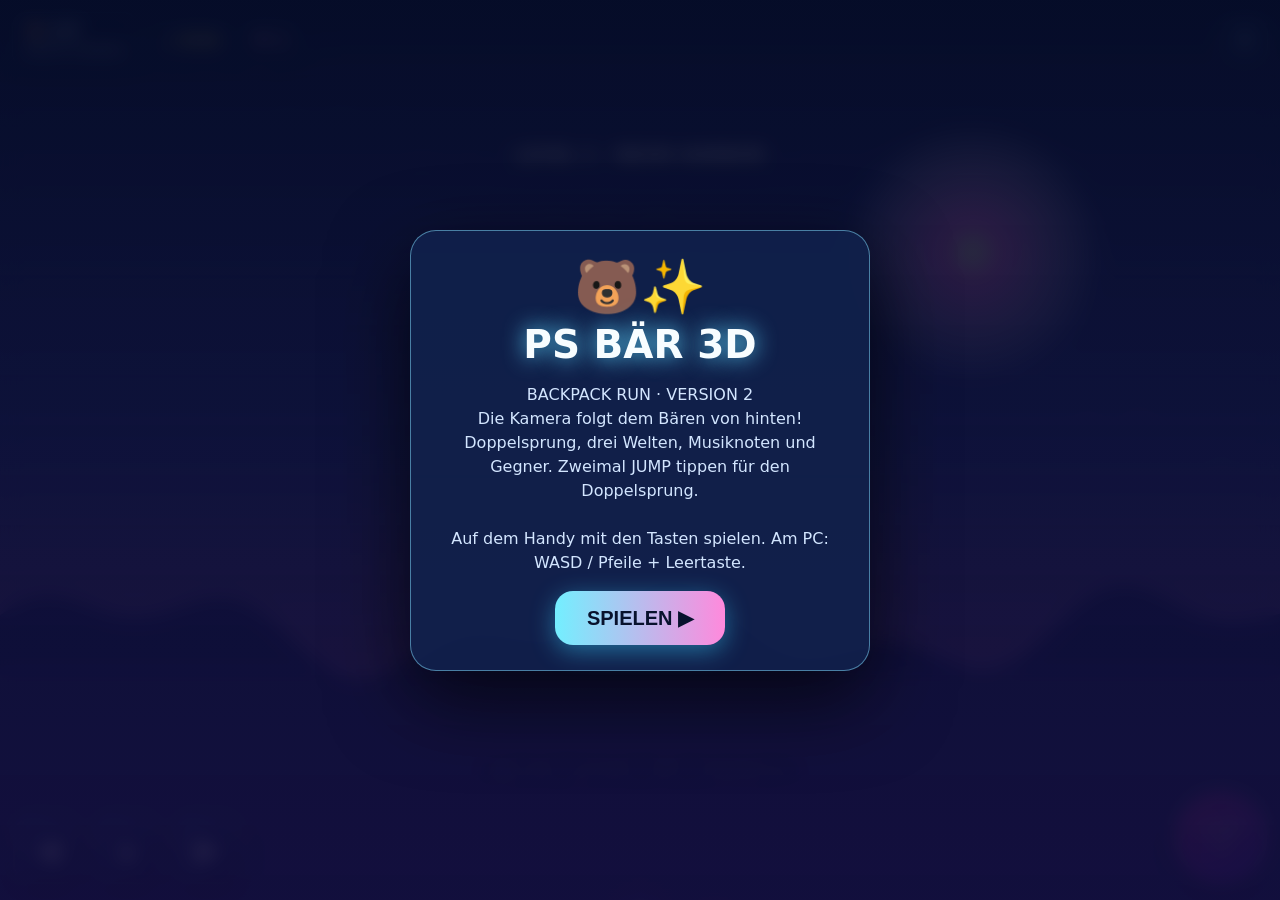
==== commit 49235d90: "Backpack Run: rear chase camera, closer view and double jump" ====
--- a/index.html
+++ b/index.html
@@ -1,22 +1,57 @@
-<!doctype html><html lang="de"><head><meta charset="utf-8"><meta name="viewport" content="width=device-width,initial-scale=1,maximum-scale=1,user-scalable=no,viewport-fit=cover"><meta name="theme-color" content="#080d22"><title>PS BÄR 3D • Skybound</title><style>
+<!doctype html><html lang="de"><head><meta charset="utf-8"><meta name="viewport" content="width=device-width,initial-scale=1,maximum-scale=1,user-scalable=no,viewport-fit=cover"><meta name="theme-color" content="#080d22"><title>PS BÄR 3D • BACKPACK RUN</title><style>
 *{box-sizing:border-box;touch-action:none;-webkit-tap-highlight-color:transparent}html,body{margin:0;height:100%;overflow:hidden;background:#071025;font-family:system-ui,Arial;color:white}canvas{display:block;width:100vw;height:100dvh}#hud{position:absolute;inset:12px 12px auto;display:flex;gap:9px;align-items:center;pointer-events:none} .chip{background:#0b1738b9;border:1px solid #86dffd66;border-radius:15px;padding:8px 12px;font-weight:800;box-shadow:0 6px 20px #0004;backdrop-filter:blur(6px)}#hud .chip:nth-child(2){color:#ffe16c}#hud .chip:nth-child(3){color:#ff98c2}#hud small{font-weight:500;opacity:.75}#pause{margin-left:auto;pointer-events:auto;border:1px solid #8afaff88;background:#13254ac9;color:white;border-radius:15px;font-size:20px;width:46px;height:43px}#control{position:absolute;inset:auto 13px 16px;display:flex;justify-content:space-between;align-items:end;pointer-events:none}.group{display:flex;gap:12px}.key{pointer-events:auto;width:68px;height:68px;border-radius:20px;border:2px solid #ffffff7d;background:linear-gradient(155deg,#4564a6aa,#17234bd9);color:white;font-size:31px;font-weight:900;box-shadow:0 7px 22px #0008;user-select:none;touch-action:none}.key:active,.key.down{background:linear-gradient(145deg,#14b6d7,#4167b2);transform:scale(.95)}#jump{width:92px;height:92px;border-radius:50%;font-size:16px;letter-spacing:.1em;background:linear-gradient(145deg,#ec39aa,#7139de);border-color:#ffd2fd}#message{position:absolute;top:16%;left:50%;transform:translateX(-50%);text-align:center;font-size:18px;font-weight:900;text-shadow:0 3px 14px #000;pointer-events:none;opacity:0;transition:opacity .2s;white-space:nowrap}#message.show{opacity:1}#overlay{position:absolute;inset:0;background:linear-gradient(180deg,#040b26d9,#0f0b37eb);display:flex;align-items:center;justify-content:center;padding:20px;backdrop-filter:blur(9px)}#overlay.hidden{display:none}.panel{max-width:460px;width:100%;border:1px solid #84e2ff80;border-radius:26px;padding:25px 22px;text-align:center;background:#12224ddd;box-shadow:0 28px 80px #000a}.panel h1{font-size:clamp(24px,7vw,39px);margin:4px 0;color:#f7fdff;text-shadow:0 0 22px #5dd8fc}.panel p{line-height:1.5;color:#d3e6ff}.panel button{font-size:20px;font-weight:900;border:0;border-radius:18px;padding:15px 32px;color:#08122d;background:linear-gradient(90deg,#73efff,#ff89dc);box-shadow:0 6px 25px #39ccf875}#hint{position:absolute;bottom:117px;left:50%;transform:translateX(-50%);white-space:nowrap;font-size:12px;background:#101b3e9c;border-radius:13px;padding:5px 10px;pointer-events:none;color:#ccecff}@media(max-width:600px){.chip{font-size:12px;padding:8px}.key{width:61px;height:61px}#jump{width:84px;height:84px}#hint{bottom:110px;font-size:10px}}@media(max-height:430px){#hud{top:6px}#control{bottom:8px}.key{height:53px;width:61px}#jump{width:65px;height:65px;font-size:12px}#hint{bottom:77px}}
-</style></head><body><canvas id="game"></canvas><div id="hud"><div class="chip">🐻 <span id="level">1/3</span><br><small id="world">NEON HARBOR</small></div><div class="chip">♫ <span id="notes">0/0</span></div><div class="chip">♥ <span id="lives">3</span></div><button id="pause" aria-label="Pause">Ⅱ</button></div><div id="message"></div><div id="hint">◀ ▶ Bewegen · ▲ Nach vorne · JUMP Springen</div><div id="control"><div class="group"><button class="key" id="left" aria-label="Links">◀</button><button class="key" id="forward" aria-label="Vorwärts">▲</button><button class="key" id="right" aria-label="Rechts">▶</button></div><button class="key" id="jump">JUMP</button></div><div id="overlay"><div class="panel"><div style="font-size:53px">🐻✨</div><h1 id="title">PS BÄR 3D</h1><p id="description">SKYBOUND ADVENTURE<br>3 echte räumliche Spielwelten, 3D-Bär, Sprünge, schwebende Musiknoten und ein Zielportal.<br><br>Auf dem Handy mit den Tasten spielen. Am PC: WASD / Pfeile + Leertaste.</p><button id="start">SPIELEN ▶</button></div></div><script>
+</style></head><body><canvas id="game"></canvas><div id="hud"><div class="chip">🐻 <span id="level">1/3</span><br><small id="world">NEON HARBOR</small></div><div class="chip">♫ <span id="notes">0/0</span></div><div class="chip">♥ <span id="lives">3</span></div><button id="pause" aria-label="Pause">Ⅱ</button></div><div id="message"></div><div id="hint">◀ ▶ Lenken · ▲ Vorwärts · JUMP ×2 Doppelsprung</div><div id="control"><div class="group"><button class="key" id="left" aria-label="Links">◀</button><button class="key" id="forward" aria-label="Vorwärts">▲</button><button class="key" id="right" aria-label="Rechts">▶</button></div><button class="key" id="jump">JUMP ×2</button></div><div id="overlay"><div class="panel"><div style="font-size:53px">🐻✨</div><h1 id="title">PS BÄR 3D</h1><p id="description">BACKPACK RUN · VERSION 2<br>Die Kamera folgt dem Bären von hinten! Doppelsprung, drei Welten, Musiknoten und Gegner. Zweimal JUMP tippen für den Doppelsprung.<br><br>Auf dem Handy mit den Tasten spielen. Am PC: WASD / Pfeile + Leertaste.</p><button id="start">SPIELEN ▶</button></div></div><script>
 'use strict';
 const canvas=document.querySelector('#game'),ctx=canvas.getContext('2d',{alpha:false});let W=960,H=540,DPR=1;function resize(){DPR=Math.min(devicePixelRatio||1,1.75);W=innerWidth;H=innerHeight;canvas.width=Math.round(W*DPR);canvas.height=Math.round(H*DPR);ctx.setTransform(DPR,0,0,DPR,0,0)}addEventListener('resize',resize);resize();
-const ui={level:document.querySelector('#level'),world:document.querySelector('#world'),notes:document.querySelector('#notes'),lives:document.querySelector('#lives'),overlay:document.querySelector('#overlay'),title:document.querySelector('#title'),description:document.querySelector('#description'),start:document.querySelector('#start'),msg:document.querySelector('#message')};const keys={left:false,right:false,forward:false,back:false,jump:false};let active=false,paused=false,worldIndex=0,score=0,lives=3,cam={x:0,y:6,z:-10},elapsed=0,msgTimer=0,invincible=0,particles=[];
+const ui={level:document.querySelector('#level'),world:document.querySelector('#world'),notes:document.querySelector('#notes'),lives:document.querySelector('#lives'),overlay:document.querySelector('#overlay'),title:document.querySelector('#title'),description:document.querySelector('#description'),start:document.querySelector('#start'),msg:document.querySelector('#message')};const keys={left:false,right:false,forward:false,back:false,jump:false};let active=false,paused=false,jumpQueued=false,worldIndex=0,score=0,lives=3,cam={x:0,y:4,z:-6.5},elapsed=0,msgTimer=0,invincible=0,particles=[];
 const themes=[{name:'NEON HARBOR',sky:['#101536','#344b94','#e978be'],ground:'#293d76',side:'#122046',edge:'#5bf5fb',rail:'#ff79de',fog:'#a88aca',hill:'#273375',start:0},{name:'CANDY SKY',sky:['#588cd4','#bcb1f5','#fbcbbd'],ground:'#aa81e1',side:'#7052ae',edge:'#fff1ad',rail:'#ff5da8',fog:'#ffdaec',hill:'#8f90d1',start:1},{name:'EMERALD MOON',sky:['#061d30','#126166','#64b39d'],ground:'#247d76',side:'#0d3b4e',edge:'#9dfdc3',rail:'#42ffc8',fog:'#82baa0',hill:'#14616c',start:2}];
-const designs=[[[0,0,7,9],[0,10,7,6],[2,17,7,6],[-1,24,7,7],[0,33,7,7],[0,42,7,9]],[[0,0,7,8],[2,9,7,6],[-1,17,7,7],[1,25,7,8],[-2,34,7,7],[0,43,7,9]],[[0,0,7,8],[-2,9,7,7],[1,18,7,6],[0,26,7,7],[2,35,7,7],[0,44,7,9]]];let platforms=[],notes=[],enemies=[],goal={},player={x:0,y:1.15,z:1.2,vx:0,vy:0,vz:0,onGround:true,face:0,walk:0,land:0};
-function loadLevel(n){worldIndex=n;let d=designs[n];platforms=d.map(([x,z,w,len],i)=>({x,z,w,len,top:i===0?0:(i===d.length-1?.1:(i%3===1?.45:i%3===2?.8:0)),id:i}));notes=[];enemies=[];for(let i=0;i<platforms.length;i++){let p=platforms[i];for(let j=0;j<3;j++)notes.push({x:p.x+Math.sin((j+1)*2.2+i)*p.w*.28,y:p.top+1.5+(j%2)*.5,z:p.z+2+(j/3)*(p.len-3),got:false,rot:j});if(i>0&&i%2===1)enemies.push({x:p.x,y:p.top+.6,z:p.z+p.len*.6,t:i,live:true})}let end=platforms.at(-1);goal={x:end.x,z:end.z+end.len-1.6,y:end.top+1.6};player={x:0,y:1.1,z:1.4,vx:0,vy:0,vz:0,onGround:true,face:0,walk:0,land:0};cam={x:0,y:5.7,z:-9.5};invincible=1.8;ui.level.textContent=`${n+1}/3`;ui.world.textContent=themes[n].name;updateHud();announce(n===0?'LEVEL 1 · NEON HARBOR':n===1?'LEVEL 2 · CANDY SKY':'LEVEL 3 · EMERALD MOON')}
+const designs=[[[0,0,7,9],[0,10,7,6],[2,17,7,6],[-1,24,7,7],[0,33,7,7],[0,42,7,9]],[[0,0,7,8],[2,9,7,6],[-1,17,7,7],[1,25,7,8],[-2,34,7,7],[0,43,7,9]],[[0,0,7,8],[-2,9,7,7],[1,18,7,6],[0,26,7,7],[2,35,7,7],[0,44,7,9]]];let platforms=[],notes=[],enemies=[],goal={},player={x:0,y:1.15,z:1.2,vx:0,vy:0,vz:0,onGround:true,face:0,walk:0,land:0,jumps:0,earWiggle:0};
+function loadLevel(n){worldIndex=n;let d=designs[n];platforms=d.map(([x,z,w,len],i)=>({x,z,w,len,top:i===0?0:(i===d.length-1?.1:(i%3===1?.45:i%3===2?.8:0)),id:i}));notes=[];enemies=[];for(let i=0;i<platforms.length;i++){let p=platforms[i];for(let j=0;j<3;j++)notes.push({x:p.x+Math.sin((j+1)*2.2+i)*p.w*.28,y:p.top+1.5+(j%2)*.5,z:p.z+2+(j/3)*(p.len-3),got:false,rot:j});if(i>0&&i%2===1)enemies.push({x:p.x,y:p.top+.6,z:p.z+p.len*.6,t:i,live:true})}let end=platforms.at(-1);goal={x:end.x,z:end.z+end.len-1.6,y:end.top+1.6};player={x:0,y:1.1,z:1.4,vx:0,vy:0,vz:0,onGround:true,face:0,walk:0,land:0,jumps:0,earWiggle:0};cam={x:0,y:5.7,z:-9.5};invincible=1.8;ui.level.textContent=`${n+1}/3`;ui.world.textContent=themes[n].name;updateHud();announce(n===0?'LEVEL 1 · NEON HARBOR':n===1?'LEVEL 2 · CANDY SKY':'LEVEL 3 · EMERALD MOON')}
 function updateHud(){ui.notes.textContent=`${score}/${54}`;ui.lives.textContent=lives}function announce(s){ui.msg.textContent=s;ui.msg.classList.add('show');msgTimer=2.2}function gameOver(win){active=false;ui.overlay.classList.remove('hidden');ui.title.textContent=win?'GESCHAFFT! 🏆':'GAME OVER';ui.description.innerHTML=win?'Du hast alle drei 3D-Welten gemeistert! 🐻🎶<br>Bereit für die nächste Runde?':'Der Bär braucht eine Pause. Versuche es nochmal! ❤️';ui.start.textContent='NOCHMAL SPIELEN ▶'}function hurt(){if(invincible>0)return;lives--;updateHud();invincible=1.7;if(lives<=0){gameOver(false);return}player.x=platforms[0].x;player.z=1.4;player.y=1.2;player.vx=player.vz=player.vy=0;announce('AUA! ♥ −1')}
 function showStart(){ui.overlay.classList.add('hidden');lives=3;score=0;loadLevel(0);paused=false;active=true;document.querySelector('#pause').textContent='Ⅱ'}ui.start.addEventListener('click',showStart);document.querySelector('#pause').addEventListener('click',()=>{if(!active)return;paused=!paused;document.querySelector('#pause').textContent=paused?'▶':'Ⅱ';announce(paused?'PAUSE':'WEITER!')});
-for(const name of ['left','right','forward','jump']){const el=document.querySelector('#'+name);let k=name;el.addEventListener('pointerdown',e=>{e.preventDefault();el.setPointerCapture(e.pointerId);keys[k]=true;el.classList.add('down')});for(let evt of ['pointerup','pointercancel','lostpointercapture'])el.addEventListener(evt,()=>{keys[k]=false;el.classList.remove('down')})}const km={ArrowLeft:'left',KeyA:'left',ArrowRight:'right',KeyD:'right',ArrowUp:'forward',KeyW:'forward',ArrowDown:'back',KeyS:'back',Space:'jump'};addEventListener('keydown',e=>{if(km[e.code]){e.preventDefault();keys[km[e.code]]=true}});addEventListener('keyup',e=>{if(km[e.code])keys[km[e.code]]=false});addEventListener('blur',()=>Object.keys(keys).forEach(k=>keys[k]=false));
+for(const name of ['left','right','forward','jump']){const el=document.querySelector('#'+name);let k=name;el.addEventListener('pointerdown',e=>{e.preventDefault();el.setPointerCapture(e.pointerId);keys[k]=true;if(k==='jump')jumpQueued=true;el.classList.add('down')});for(let evt of ['pointerup','pointercancel','lostpointercapture'])el.addEventListener(evt,()=>{keys[k]=false;el.classList.remove('down')})}const km={ArrowLeft:'left',KeyA:'left',ArrowRight:'right',KeyD:'right',ArrowUp:'forward',KeyW:'forward',ArrowDown:'back',KeyS:'back',Space:'jump'};addEventListener('keydown',e=>{if(km[e.code]){e.preventDefault();keys[km[e.code]]=true;if(km[e.code]==='jump'&&!e.repeat)jumpQueued=true}});addEventListener('keyup',e=>{if(km[e.code])keys[km[e.code]]=false});addEventListener('blur',()=>(Object.keys(keys).forEach(k=>keys[k]=false),jumpQueued=false));
 // Fixed chase camera. All objects are positioned in 3D world-space, projected with perspective.
-function project(x,y,z){let dx=x-cam.x,dy=y-cam.y,dz=z-cam.z;let depth=dz*.94+dy*.342;let vertical=dy*.94-dz*.342;let scale=Math.min(W,H)*.96/(depth+9);if(depth<-.3)return null;return {x:W*.5+dx*scale,y:H*.55-vertical*scale,s:scale,depth}}let drawQueue=[];function polygon(points,fill,stroke,width=1){const v=points.map(p=>project(...p));if(v.some(p=>!p))return;drawQueue.push({depth:v.reduce((s,p)=>s+p.depth,0)/v.length,draw(){ctx.beginPath();ctx.moveTo(v[0].x,v[0].y);for(let i=1;i<v.length;i++)ctx.lineTo(v[i].x,v[i].y);ctx.closePath();ctx.fillStyle=fill;ctx.fill();if(stroke){ctx.lineWidth=width;ctx.strokeStyle=stroke;ctx.stroke()}}})}
+function project(x,y,z){let dx=x-cam.x,dy=y-cam.y,dz=z-cam.z;let depth=dz*.94+dy*.342;let vertical=dy*.94-dz*.342;let scale=Math.min(W,H)*1.30/(depth+8.2);if(depth<-.3)return null;return {x:W*.5+dx*scale,y:H*.55-vertical*scale,s:scale,depth}}let drawQueue=[];function polygon(points,fill,stroke,width=1){const v=points.map(p=>project(...p));if(v.some(p=>!p))return;drawQueue.push({depth:v.reduce((s,p)=>s+p.depth,0)/v.length,draw(){ctx.beginPath();ctx.moveTo(v[0].x,v[0].y);for(let i=1;i<v.length;i++)ctx.lineTo(v[i].x,v[i].y);ctx.closePath();ctx.fillStyle=fill;ctx.fill();if(stroke){ctx.lineWidth=width;ctx.strokeStyle=stroke;ctx.stroke()}}})}
 function cube(x,y,z,w,h,d,top,front,side,edge){let x0=x-w/2,x1=x+w/2,z0=z,z1=z+d,y0=y,y1=y+h;polygon([[x0,y1,z0],[x1,y1,z0],[x1,y1,z1],[x0,y1,z1]],top,edge,1.5);polygon([[x0,y0,z0],[x1,y0,z0],[x1,y1,z0],[x0,y1,z0]],front);polygon([[x1,y0,z0],[x1,y0,z1],[x1,y1,z1],[x1,y1,z0]],side);polygon([[x0,y0,z1],[x0,y0,z0],[x0,y1,z0],[x0,y1,z1]],side)}
 function ball(x,y,z,r,color,opt={}){let p=project(x,y,z);if(!p)return;drawQueue.push({depth:p.depth,draw(){let R=Math.max(1,r*p.s);let grad=ctx.createRadialGradient(p.x-R*.3,p.y-R*.4,R*.04,p.x,p.y,R);grad.addColorStop(0,opt.light||'#ffffff');grad.addColorStop(.32,color);grad.addColorStop(1,opt.dark||'#16112c');ctx.fillStyle=grad;ctx.beginPath();ctx.ellipse(p.x,p.y,R*(opt.wx||1),R*(opt.wy||1),opt.angle||0,0,Math.PI*2);ctx.fill();if(opt.outline){ctx.lineWidth=Math.max(1,p.s*.028);ctx.strokeStyle=opt.outline;ctx.stroke()}}})}
 function ring(x,y,z,r,color,phase=0){let p=project(x,y,z);if(!p)return;drawQueue.push({depth:p.depth,draw(){ctx.save();ctx.translate(p.x,p.y);ctx.scale(.68+Math.abs(Math.sin(phase))*.32,1);ctx.strokeStyle=color;ctx.shadowColor=color;ctx.shadowBlur=16;ctx.lineWidth=Math.max(3,p.s*.085);ctx.beginPath();ctx.ellipse(0,0,p.s*r,p.s*r*.82,0,0,Math.PI*2);ctx.stroke();ctx.restore()}})}
-function bear(){const p=player;let running=Math.min(1,Math.hypot(p.vx,p.vz)/6);let gait=Math.sin(p.walk*12)*running;let jump=!p.onGround;let bounce=p.onGround?Math.abs(Math.sin(p.walk*12))*.055*running:0;let rot=p.face;let dir=Math.sin(rot);let z=p.z;let x=p.x;let y=p.y+bounce;let legSpread=gait*.2;const dark='#11131e',fur='#cc7537',cream='#f8d5a0';ball(x-.27,y-.87,z-.08+legSpread,.26,dark,{wx:.9,wy:.72,light:'#373744'});ball(x+.27,y-.87,z-.08-legSpread,.26,dark,{wx:.9,wy:.72,light:'#373744'});ball(x-.27,y-.47,z+.03+legSpread*.7,.24,'#222431',{wy:1.35});ball(x+.27,y-.47,z+.03-legSpread*.7,.24,'#222431',{wy:1.35});ball(x,y+.04,z,.69,'#151725',{wy:.95,light:'#38394b'});ball(x-.73,y+.1+gait*.15,z,.22,fur,{wy:1.3});ball(x+.73,y+.1-gait*.15,z,.22,fur,{wy:1.3});ball(x,y+.97,z,.66,fur,{light:'#f6b56e',dark:'#7a3b24'});ball(x-.53,y+1.47,z+.01,.235,fur,{light:'#f0b06b'});ball(x+.53,y+1.47,z+.01,.235,fur,{light:'#f0b06b'});ball(x,y+.67,z-.44,.32,cream,{wx:1.24,wy:.9});ball(x,y+.84,z-.69,.13,'#292029',{wy:.8});ball(x-.245,y+1.04,z-.54,.15,dark,{wx:1.25});ball(x+.245,y+1.04,z-.54,.15,dark,{wx:1.25});ball(x-.245,y+1.04,z-.57,.09,'#d49f60');ball(x+.245,y+1.04,z-.57,.09,'#d49f60');ball(x,y+1.5,z,.72,dark,{wy:.21,light:'#373949'});ball(x,y+1.78,z-.11,.53,dark,{wy:.31,light:'#3d4050'});ball(x,y+.18,z-.65,.16,'#ff40ae',{light:'#ffd2ef'});ring(x,y+.18,z-.68,.29,'#4aeeff',elapsed*2);if(jump)ring(x,y-.97,z,.36,'#fff4be',elapsed*5)}
-function update(dt){elapsed+=dt;if(msgTimer>0){msgTimer-=dt;if(msgTimer<=0)ui.msg.classList.remove('show')}if(!active||paused)return;invincible=Math.max(0,invincible-dt);let p=player;let tx=(+keys.right)-(+keys.left),tz=(+keys.forward)-(+keys.back);if(tx&&tz){tx*=.707;tz*=.707}let acceleration=p.onGround?25:12;p.vx+=(tx*6-p.vx)*Math.min(1,acceleration*dt/6);p.vz+=(tz*8.2-p.vz)*Math.min(1,acceleration*dt/8);if(Math.abs(tx)+Math.abs(tz)>0)p.walk+=dt*Math.min(1.6,Math.hypot(p.vx,p.vz)/5);if(keys.jump&&p.onGround){p.vy=10.8;p.onGround=false;p.y+=.03;keys.jump=false;document.querySelector('#jump').classList.remove('down')}let oldBottom=p.y-.99;p.vy-=25*dt;p.y+=p.vy*dt;p.x+=p.vx*dt;p.z+=p.vz*dt;p.onGround=false;for(const a of platforms){if(p.x>a.x-a.w/2+.25&&p.x<a.x+a.w/2-.25&&p.z>a.z-.1&&p.z<a.z+a.len+.1&&p.vy<=0&&oldBottom>=a.top-.14&&p.y-.99<=a.top){p.y=a.top+.99;p.vy=0;p.onGround=true;break}}if(p.y< -8){hurt();return}p.x=Math.max(-8,Math.min(8,p.x));for(const a of notes){if(!a.got&&Math.hypot(p.x-a.x,p.y-a.y,p.z-a.z)<1.15){a.got=true;score++;updateHud();for(let j=0;j<7;j++)particles.push({x:a.x,y:a.y,z:a.z,vx:(Math.random()-.5)*3,vy:Math.random()*3,vz:(Math.random()-.5)*3,life:.8})}}for(const e of enemies){if(!e.live)continue;let ex=e.x+Math.sin(elapsed*1.2+e.t)*1.2;if(Math.hypot(p.x-ex,p.z-e.z)<.68&&Math.abs(p.y-e.y)<1.2){if(p.vy< -1&&p.y>e.y+.4){e.live=false;p.vy=8;score+=2;announce('+2 ♫ GEGNER BESIEGT!');updateHud()}else hurt()}}if(Math.hypot(p.x-goal.x,p.z-goal.z)<1.65&&p.y>goal.y-2){if(worldIndex===2){gameOver(true);return}loadLevel(worldIndex+1)}for(const a of particles){a.x+=a.vx*dt;a.y+=a.vy*dt;a.z+=a.vz*dt;a.vy-=5*dt;a.life-=dt}particles=particles.filter(a=>a.life>0);cam.x+=(p.x-cam.x)*Math.min(1,dt*3);cam.y+=(p.y+5.4-cam.y)*Math.min(1,dt*2.4);cam.z+=(p.z-11-cam.z)*Math.min(1,dt*2.8)}
+function bear(){
+// We see the hero from behind. Face and muzzle point toward +Z, away from the chase camera.
+const p=player, speed=Math.min(1,Math.hypot(p.vx,p.vz)/7),phase=p.walk*12;
+const stride=Math.sin(phase)*speed, bounce=p.onGround?Math.abs(Math.sin(phase))*.075*speed:0;
+const x=p.x,y=p.y+bounce,z=p.z,air=!p.onGround;
+const fur='#ba6b37',furLight='#e8a365',shirt='#24263b';
+// Tail and backpack: distinctive silhouette from the back.
+ball(x,y-.12,z-.47,.30,furLight,{light:'#ffe1a8'});
+ball(x,y+.05,z-.48,.53,'#252e60',{wx:1,wy:1.15,light:'#5974c2',outline:'#8df4fa'});
+ball(x,y+.03,z-.84,.32,'#161b3a',{wy:1.1,light:'#3474a5'});
+ball(x,y+.04,z-.99,.19,'#f34faf',{light:'#ffd4ec'});
+ring(x,y+.04,z-1.015,.23,'#6bf7ff',elapsed*1.5);
+// Legs bend and alternate, plus a high tuck during double jump.
+let tuck=air?.24:0;
+for(let side of [-1,1]){let step=stride*side;
+ball(x+side*.32,y-.50+tuck+Math.max(0,step)*.13,z+step*.24,.25,'#263550',{wy:1.32,light:'#597ba4'});
+ball(x+side*.32,y-.86+tuck+Math.max(0,step)*.22,z-.15+step*.38,.29,'#13192c',{wx:1.05,wy:.67,light:'#56637d'});
+}
+ball(x,y+.12,z,.66,shirt,{wy:1.03,light:'#44547c'});
+for(let side of [-1,1]){
+let arm=air?(side*.14+.20):stride*-side*.22;
+ball(x+side*.73,y+.19+arm,z+.06,.25,fur,{wy:1.36,light:furLight});
+ball(x+side*.79,y-.15+arm,z-.02,.23,fur,{light:'#f6bd7d'});
+}
+// Head and ears; back of cap dominates, eyes hidden on front of head.
+ball(x,y+1.10,z+.02,.66,fur,{light:'#efb075',dark:'#793c25'});
+ball(x-.53,y+1.55,z+.08,.235,fur,{light:'#ffcb91'});
+ball(x+.53,y+1.55,z+.08,.235,fur,{light:'#ffcb91'});
+ball(x-.53,y+1.57,z+.12,.105,'#7a3f2a',{light:'#c87b47'});
+ball(x+.53,y+1.57,z+.12,.105,'#7a3f2a',{light:'#c87b47'});
+ball(x,y+1.58,z-.03,.68,'#171b2c',{wy:.23,light:'#505870'});
+ball(x,y+1.82,z-.13,.54,'#111827',{wy:.34,light:'#333a50'});
+// Little PS emblem behind the cap. Thin back strap.
+ball(x,y+1.55,z-.56,.20,'#2d85a8',{wy:.33,light:'#79f5f7'});
+if(air){ring(x,y-1.00,z,.43,p.jumps===2?'#ff9ae1':'#fff1a4',elapsed*4)}
+}
+function update(dt){elapsed+=dt;if(msgTimer>0){msgTimer-=dt;if(msgTimer<=0)ui.msg.classList.remove('show')}if(!active||paused)return;invincible=Math.max(0,invincible-dt);let p=player;let tx=(+keys.right)-(+keys.left),tz=(+keys.forward)-(+keys.back);if(tx&&tz){tx*=.707;tz*=.707}let acceleration=p.onGround?27:14;p.vx+=(tx*7.2-p.vx)*Math.min(1,acceleration*dt/6);p.vz+=(tz*9.2-p.vz)*Math.min(1,acceleration*dt/8);if(Math.abs(tx)+Math.abs(tz)>0)p.walk+=dt*Math.min(1.6,Math.hypot(p.vx,p.vz)/5);if(jumpQueued){if(p.jumps<2){p.vy=p.jumps===0?11.5:10.1;p.jumps++;p.onGround=false;p.y+=.035;announce(p.jumps===2?'✨ DOPPELSPRUNG!':'HOP!');for(let j=0;j<10;j++)particles.push({x:p.x+(Math.random()-.5)*.7,y:p.y-1,z:p.z+(Math.random()-.5)*.7,vx:(Math.random()-.5)*2,vy:(Math.random()-.5)*2,vz:(Math.random()-.5)*2,life:.45})}jumpQueued=false}let oldBottom=p.y-.99;p.vy-=25*dt;p.y+=p.vy*dt;p.x+=p.vx*dt;p.z+=p.vz*dt;p.onGround=false;for(const a of platforms){if(p.x>a.x-a.w/2+.25&&p.x<a.x+a.w/2-.25&&p.z>a.z-.1&&p.z<a.z+a.len+.1&&p.vy<=0&&oldBottom>=a.top-.14&&p.y-.99<=a.top){p.y=a.top+.99;p.vy=0;p.onGround=true;p.jumps=0;break}}if(p.y< -8){hurt();return}p.x=Math.max(-8,Math.min(8,p.x));for(const a of notes){if(!a.got&&Math.hypot(p.x-a.x,p.y-a.y,p.z-a.z)<1.15){a.got=true;score++;updateHud();for(let j=0;j<7;j++)particles.push({x:a.x,y:a.y,z:a.z,vx:(Math.random()-.5)*3,vy:Math.random()*3,vz:(Math.random()-.5)*3,life:.8})}}for(const e of enemies){if(!e.live)continue;let ex=e.x+Math.sin(elapsed*1.2+e.t)*1.2;if(Math.hypot(p.x-ex,p.z-e.z)<.68&&Math.abs(p.y-e.y)<1.2){if(p.vy< -1&&p.y>e.y+.4){e.live=false;p.vy=9;p.jumps=1;score+=2;announce('+2 ♫ GEGNER BESIEGT!');updateHud()}else hurt()}}if(Math.hypot(p.x-goal.x,p.z-goal.z)<1.65&&p.y>goal.y-2){if(worldIndex===2){gameOver(true);return}loadLevel(worldIndex+1)}for(const a of particles){a.x+=a.vx*dt;a.y+=a.vy*dt;a.z+=a.vz*dt;a.vy-=5*dt;a.life-=dt}particles=particles.filter(a=>a.life>0);cam.x+=(p.x-cam.x)*Math.min(1,dt*3);cam.y+=(p.y+3.4-cam.y)*Math.min(1,dt*2.4);cam.z+=(p.z-6.6-cam.z)*Math.min(1,dt*2.8)}
 function background(){let th=themes[worldIndex],g=ctx.createLinearGradient(0,0,0,H);th.sky.forEach((c,i)=>g.addColorStop(i/2,c));ctx.fillStyle=g;ctx.fillRect(0,0,W,H);ctx.fillStyle='#fff';for(let i=0;i<26;i++){let x=((i*133.13+23)%W),y=((i*49.7+17)%(H*.55));ctx.globalAlpha=.2+.22*Math.sin(elapsed*.6+i)**2;ctx.beginPath();ctx.arc(x,y,(i%3===0?2:1),0,Math.PI*2);ctx.fill()}ctx.globalAlpha=1;let sunX=W*.76,sunY=H*.28;let glow=ctx.createRadialGradient(sunX,sunY,4,sunX,sunY,130);glow.addColorStop(0,'#fff9c0');glow.addColorStop(.2,th.rail);glow.addColorStop(1,'#ffffff00');ctx.fillStyle=glow;ctx.fillRect(sunX-130,sunY-130,260,260);ctx.fillStyle=th.hill;ctx.beginPath();ctx.moveTo(0,H*.78);for(let x=0;x<=W+30;x+=20){let h=Math.sin((x+cam.x*11)*.012)*33+Math.sin((x-cam.z*3)*.029)*20;ctx.lineTo(x,H*.7-h)}ctx.lineTo(W,H);ctx.lineTo(0,H);ctx.fill();ctx.fillStyle=th.fog;ctx.globalAlpha=.16;ctx.fillRect(0,H*.75,W,H*.25);ctx.globalAlpha=1}
 function draw(){background();drawQueue=[];let t=themes[worldIndex];for(const a of platforms){cube(a.x,a.top-.7,a.z,a.w,.7,a.len,t.ground,t.side,'#111b3d',t.edge);for(let i=0;i<Math.ceil(a.len/2);i++){let zz=a.z+.7+i*2;cube(a.x-a.w/2+.25,a.top+.05,zz,.18,.10,.75,t.rail,t.rail,t.side);cube(a.x+a.w/2-.25,a.top+.05,zz,.18,.10,.75,t.rail,t.rail,t.side)}}for(const n of notes)if(!n.got)ring(n.x,n.y+Math.sin(elapsed*3+n.rot)*.17,n.z,.29,'#ffe879',elapsed*2+n.rot);for(const e of enemies)if(e.live){let x=e.x+Math.sin(elapsed*1.2+e.t)*1.2;ball(x,e.y,e.z,.52,'#a247bd',{light:'#f39dff'});ball(x-.17,e.y+.14,e.z-.43,.09,'#ffffff');ball(x+.17,e.y+.14,e.z-.43,.09,'#ffffff')}ring(goal.x,goal.y+1,goal.z,1.0,'#62fff5',elapsed*2);ring(goal.x,goal.y+1,goal.z,1.28,'#fc88ed',elapsed*3);for(const a of particles)ball(a.x,a.y,a.z,.08,'#fff0a1');if(invincible<=0||Math.floor(elapsed*12)%2===0)bear();drawQueue.sort((a,b)=>b.depth-a.depth);for(const x of drawQueue)x.draw();const v=project(player.x,player.y+2.3,player.z);if(v&&active){ctx.textAlign='center';ctx.font='bold 12px system-ui';ctx.fillStyle='#fff';ctx.shadowColor='#000';ctx.shadowBlur=8;ctx.fillText('PS BÄR',v.x,v.y-10);ctx.shadowBlur=0}}
 let last=0;function loop(ts){let dt=Math.min(.033,(ts-last)/1000||.016);last=ts;update(dt);draw();requestAnimationFrame(loop)}loadLevel(0);requestAnimationFrame(loop);
